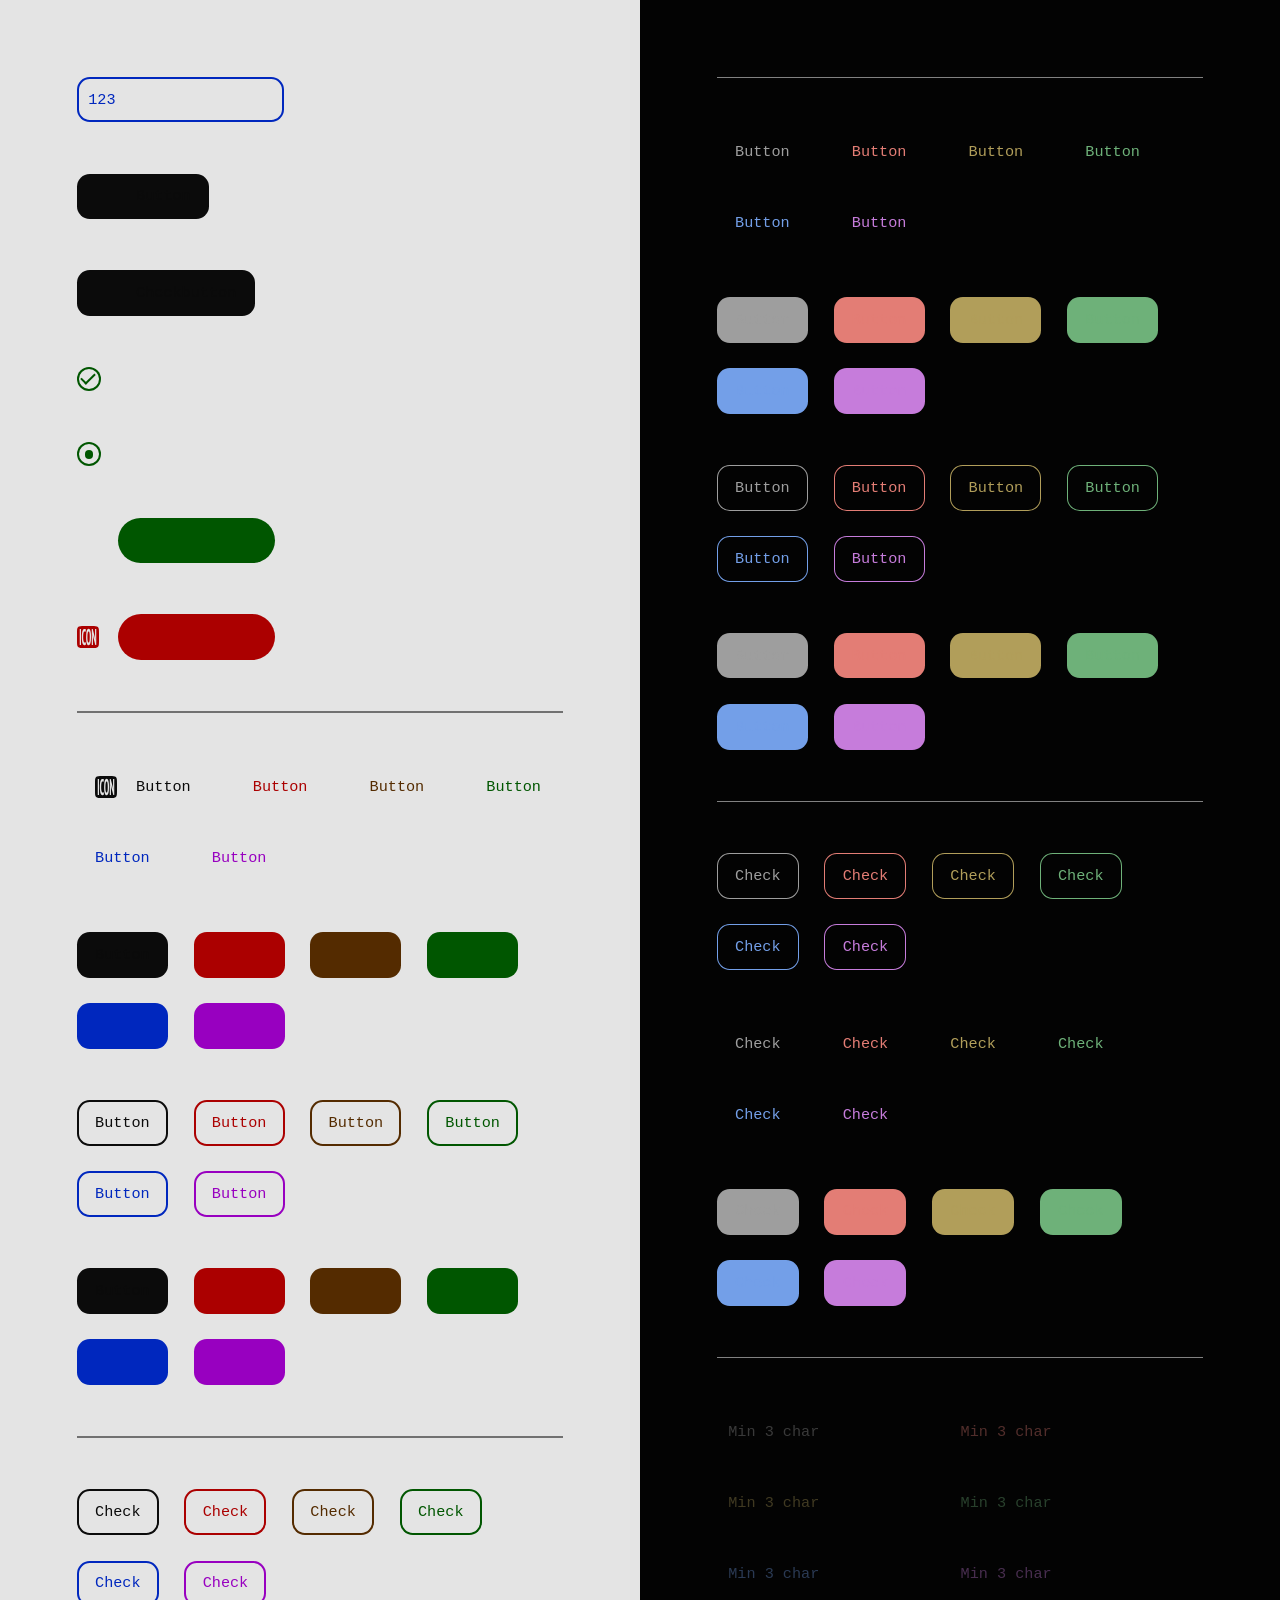
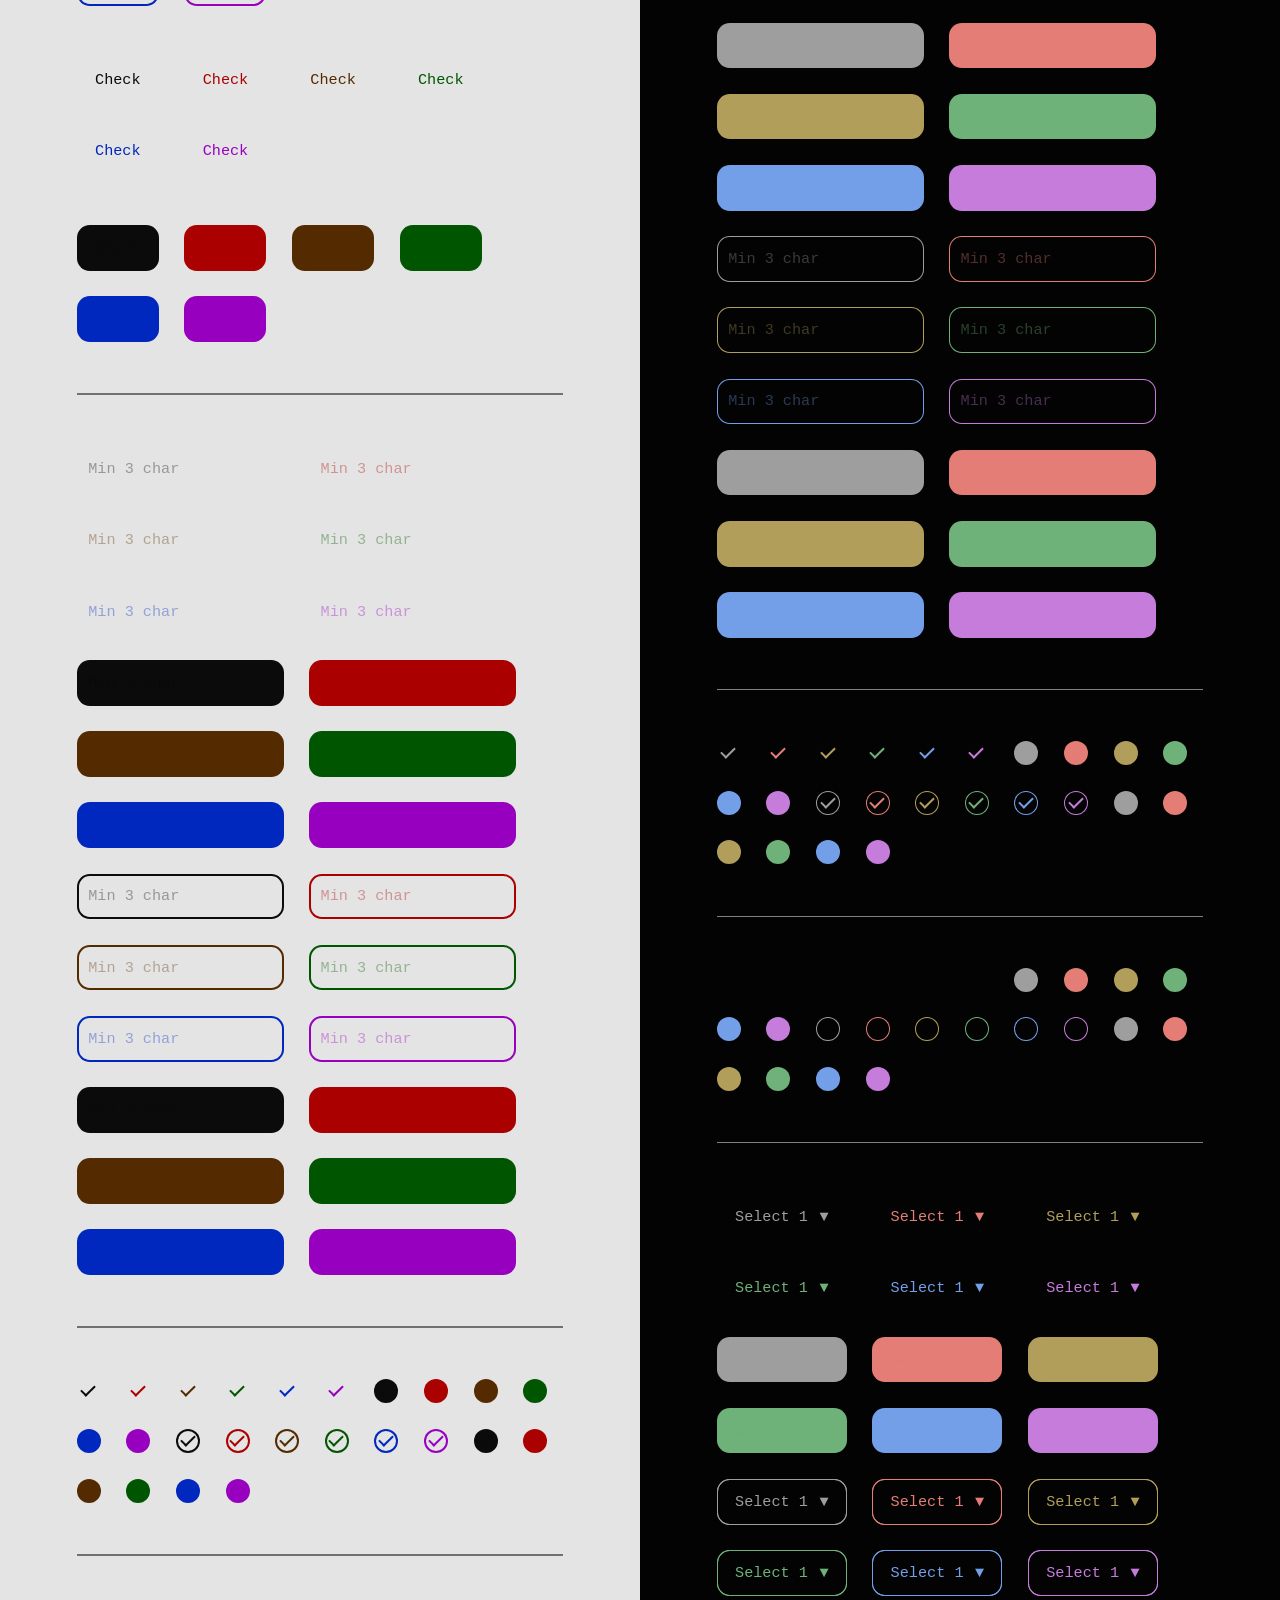
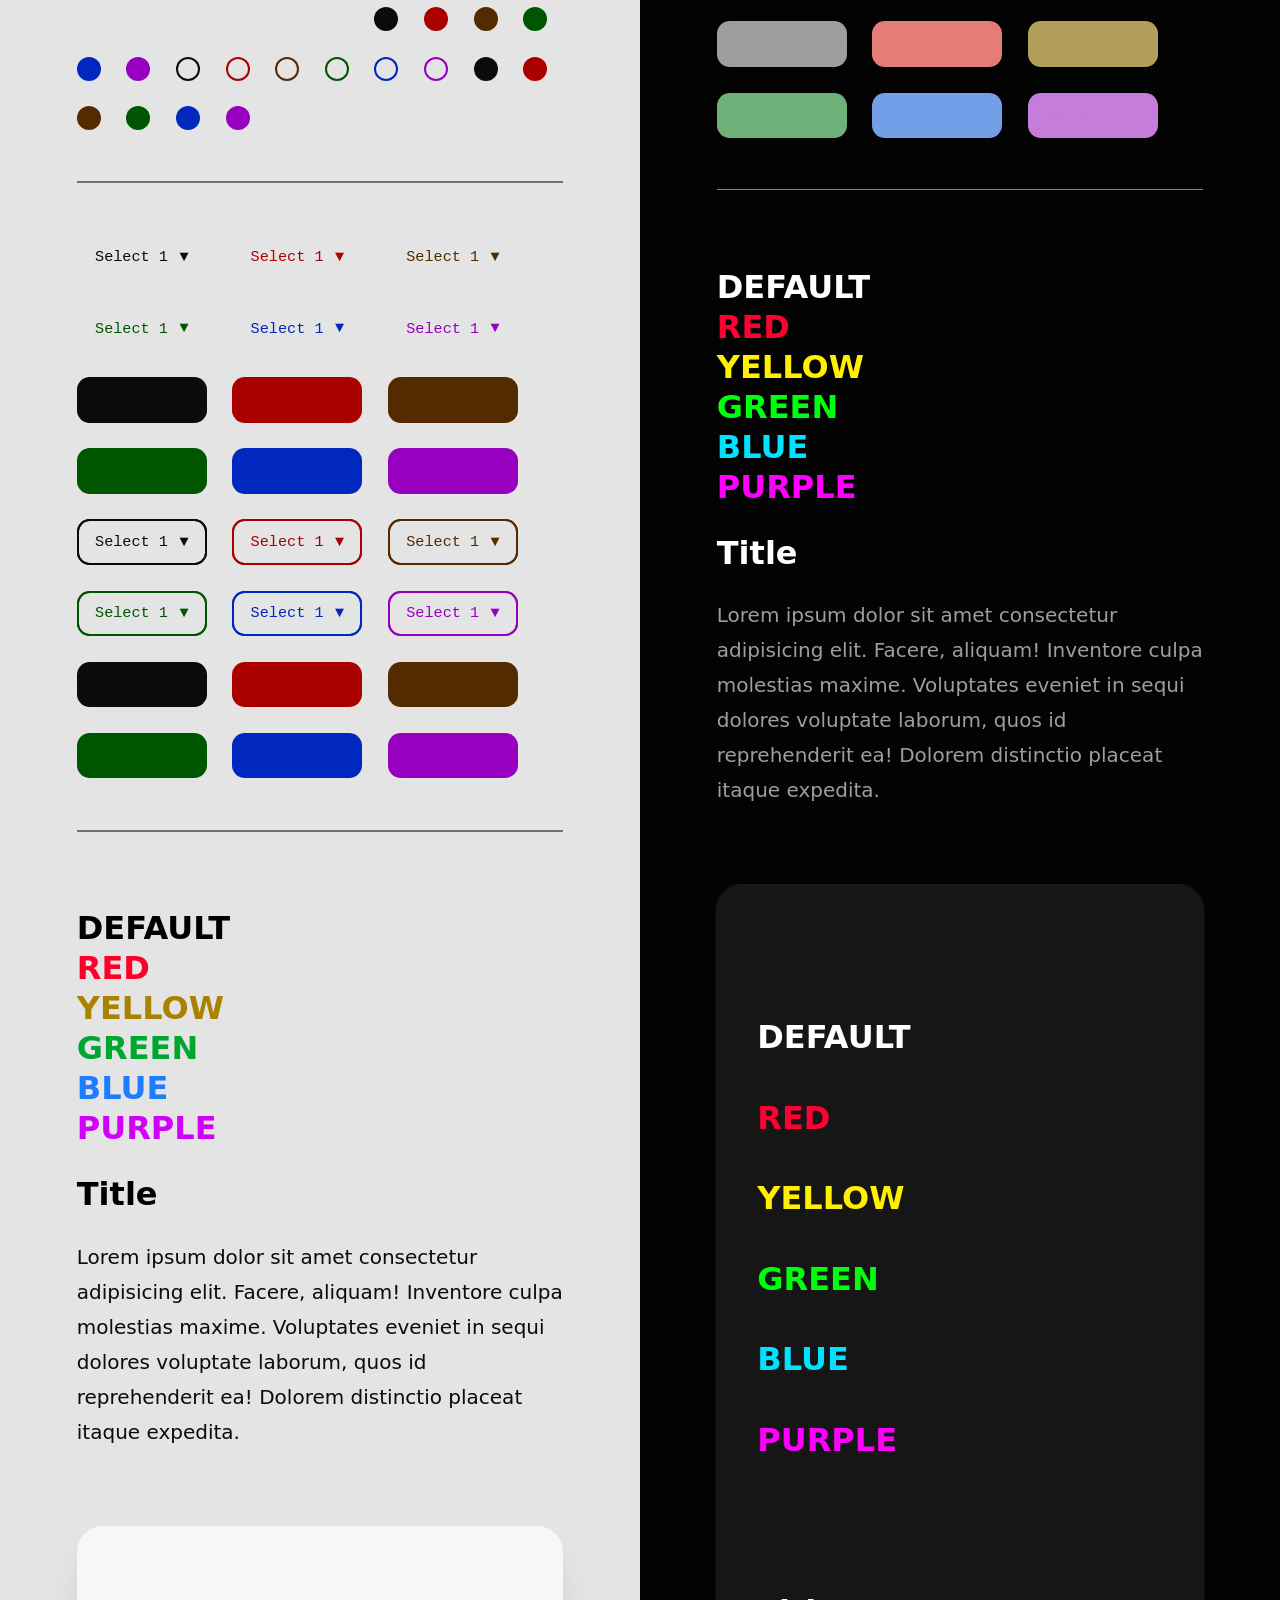
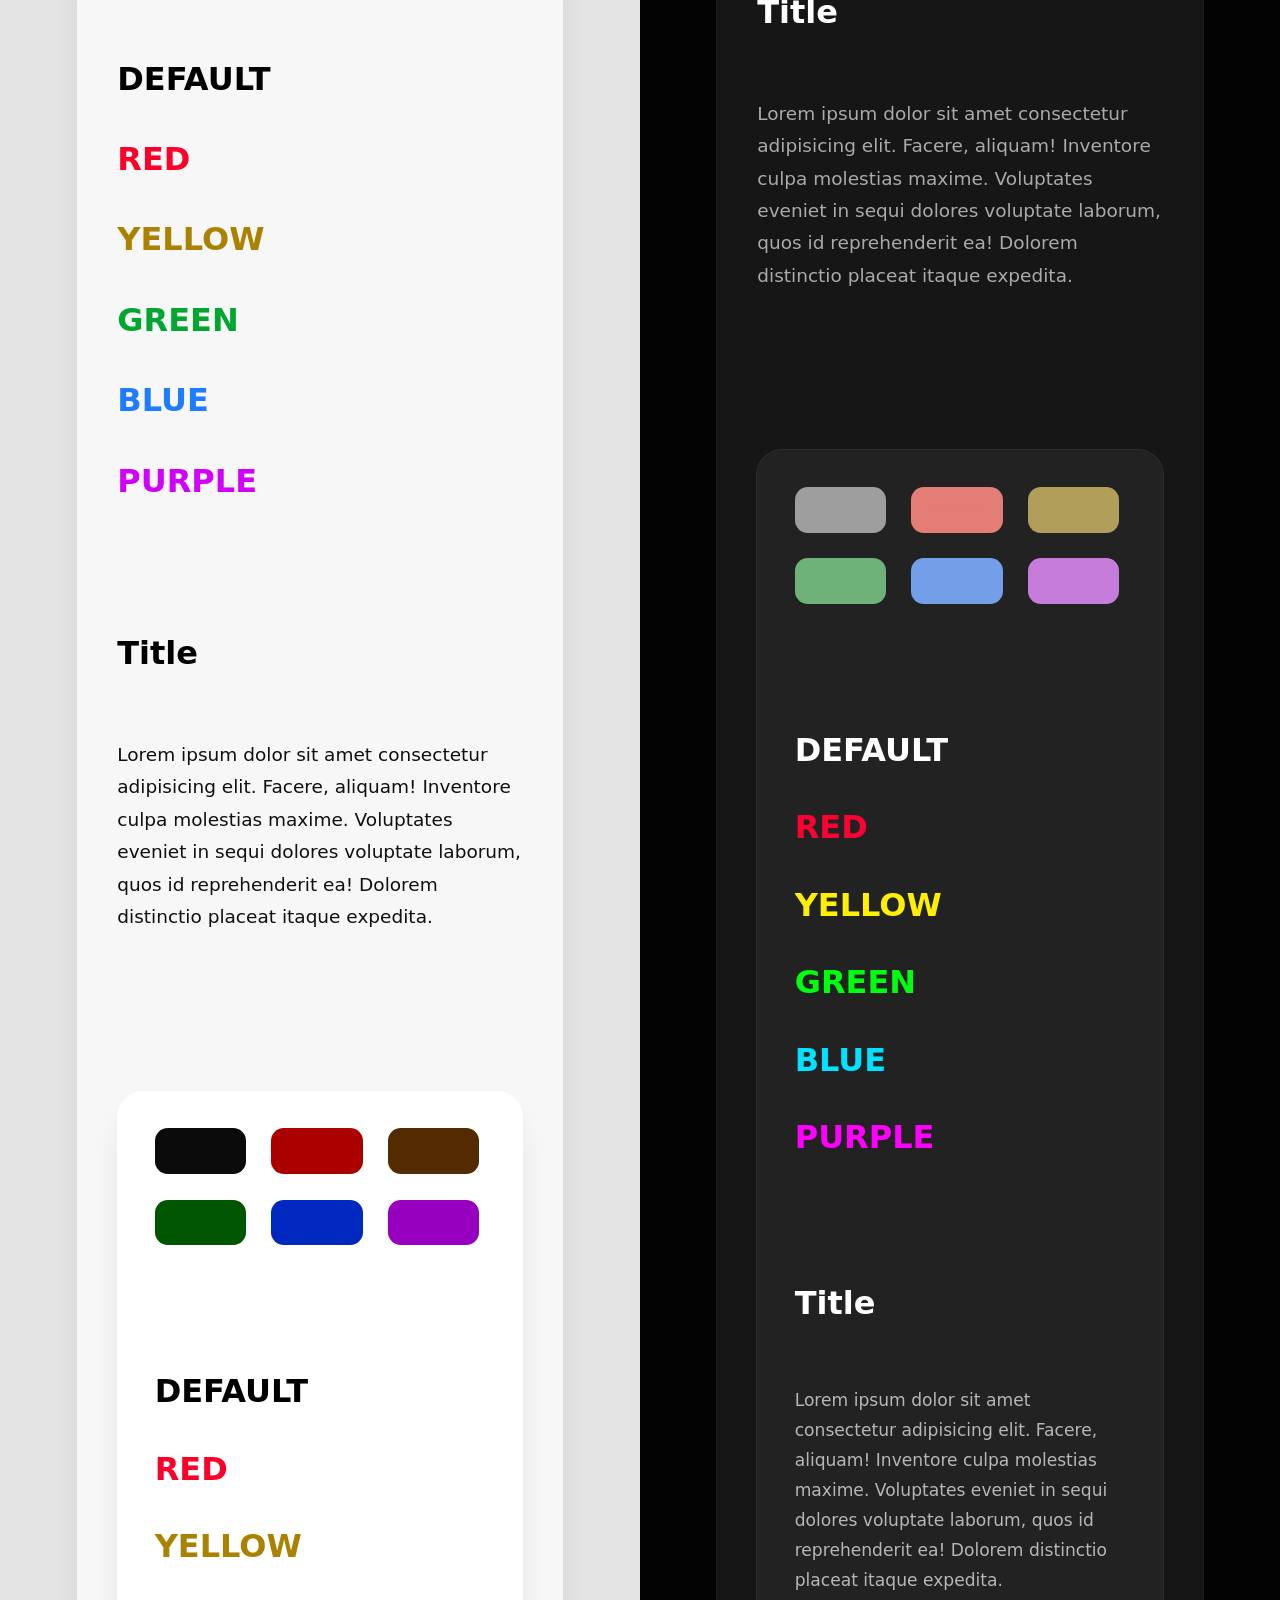
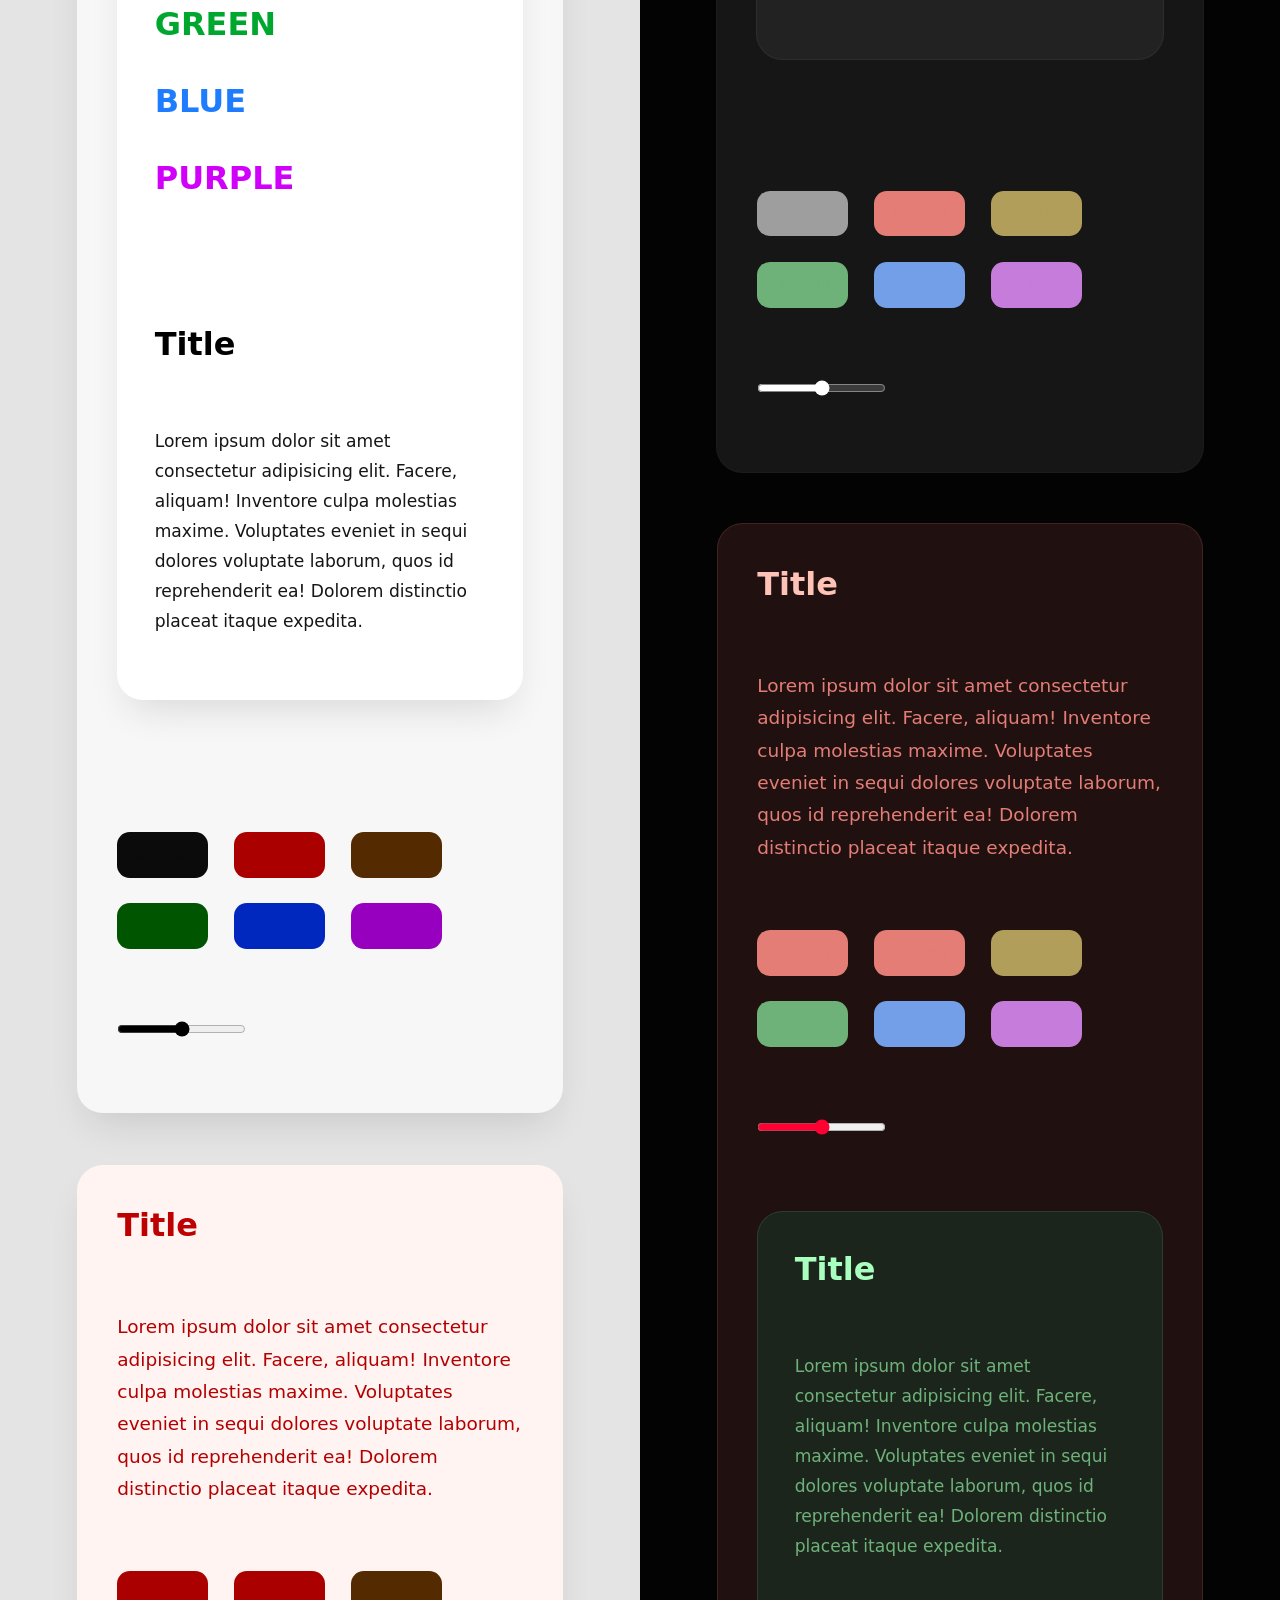
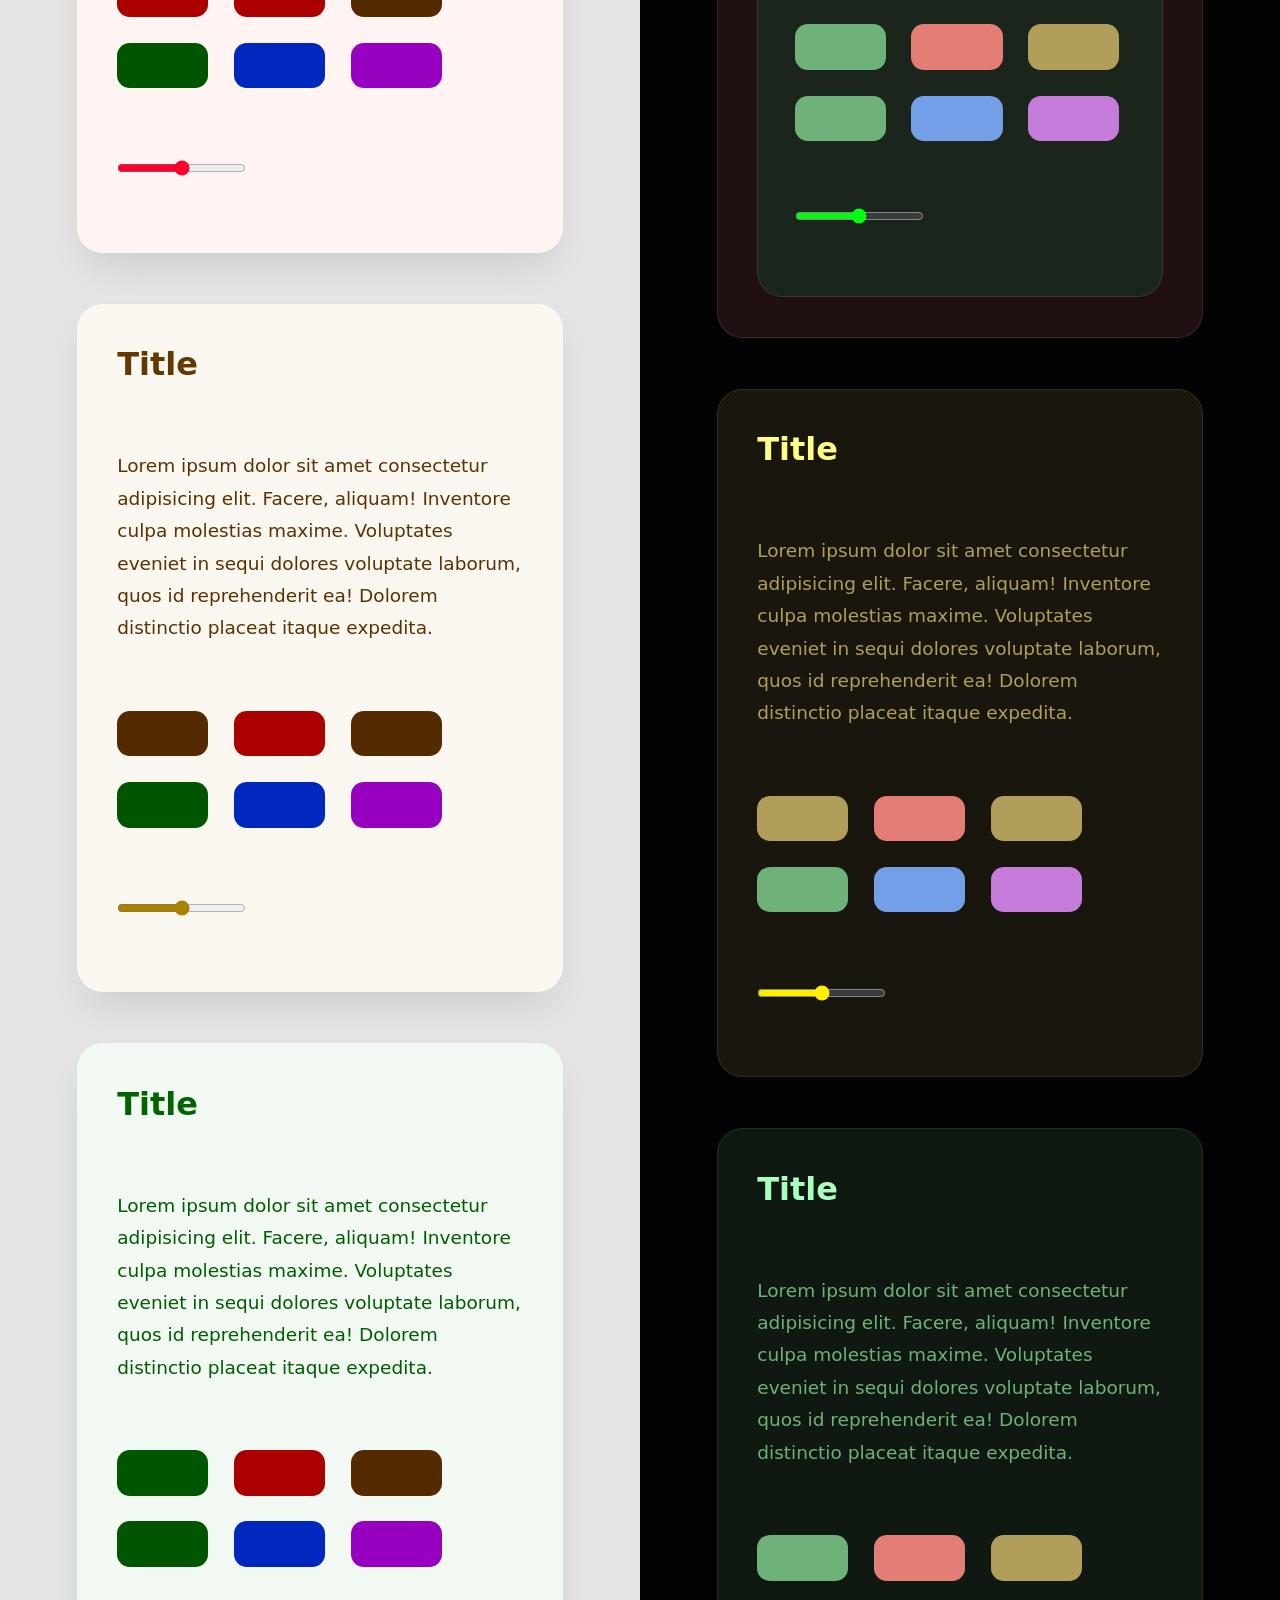
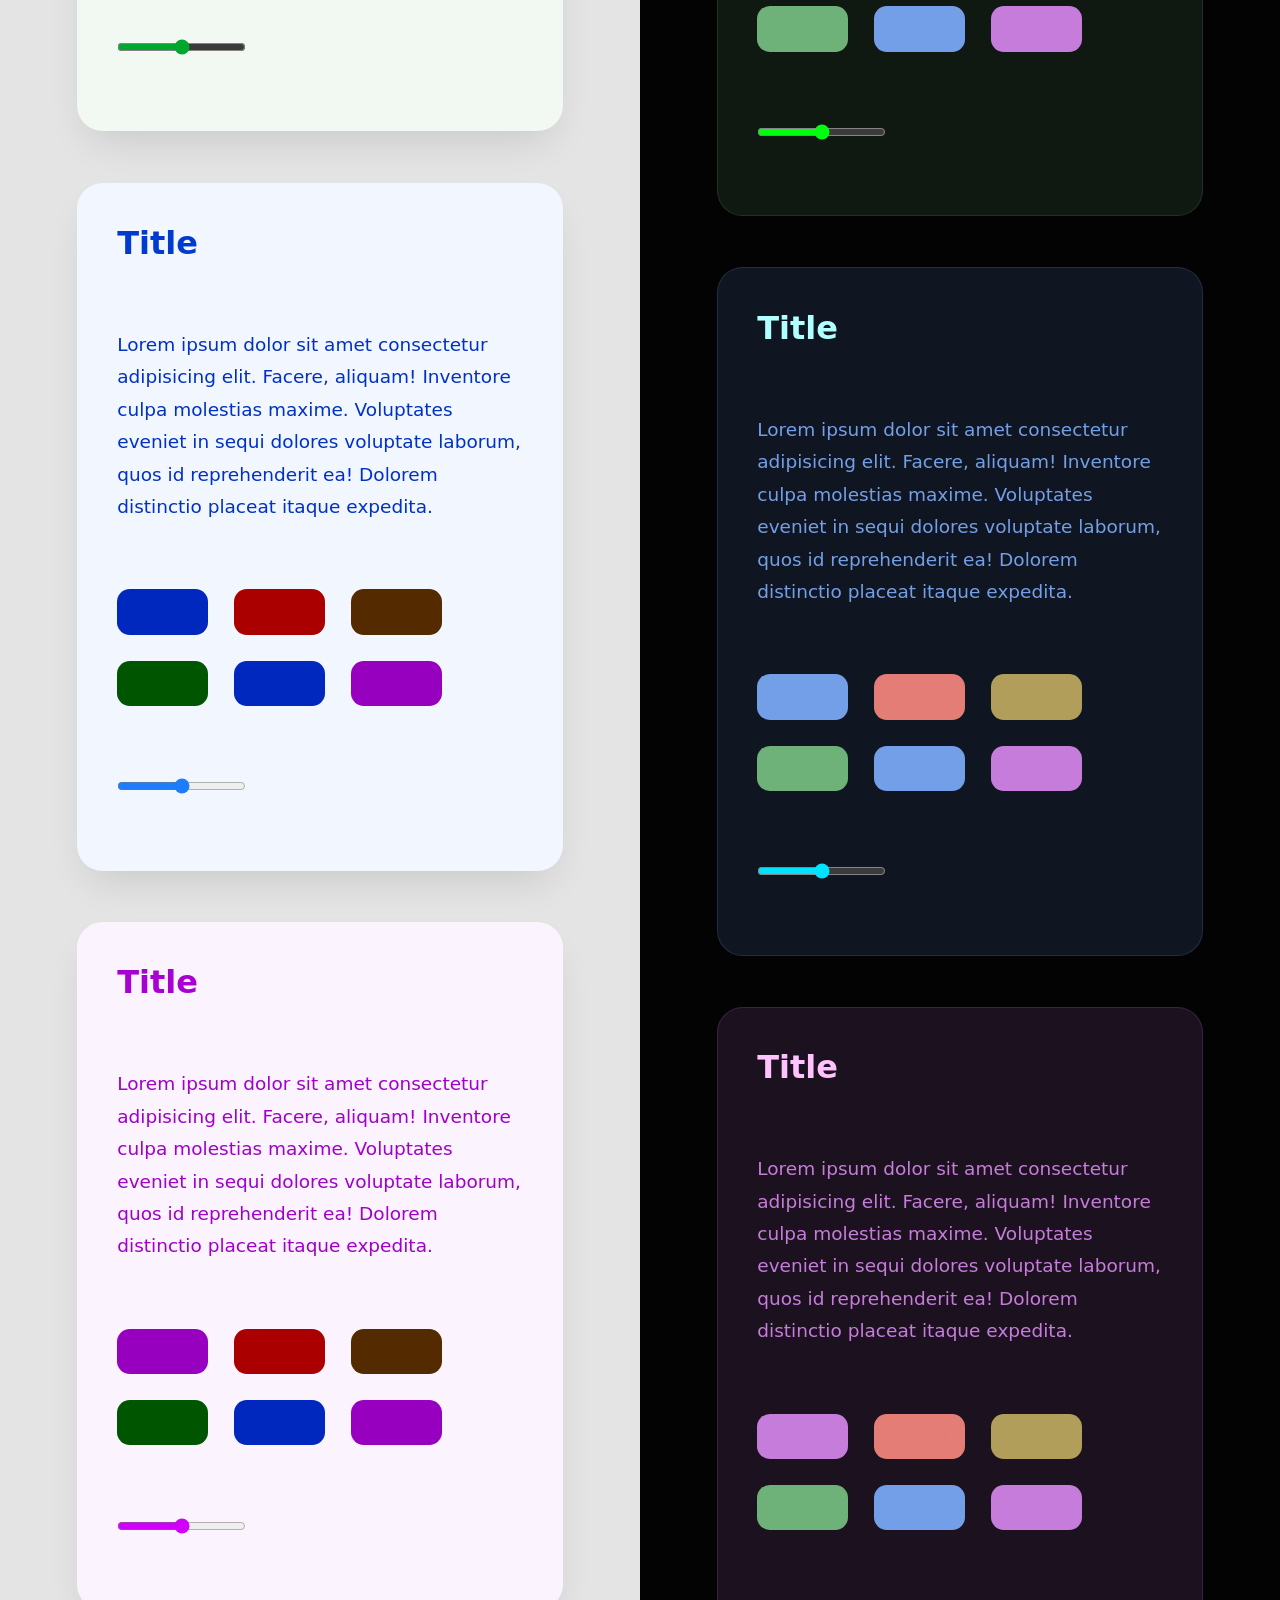
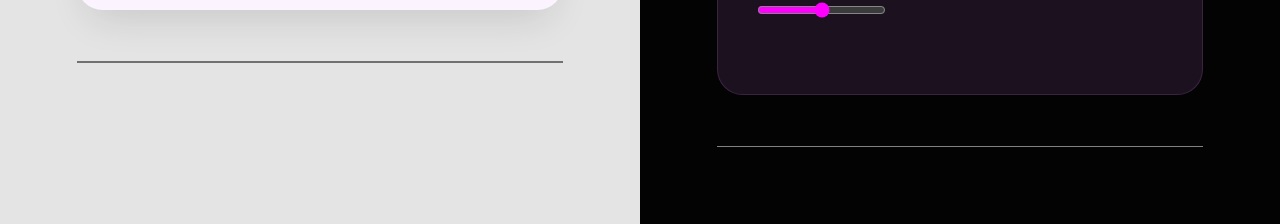
==== index.html @ da44e427 "_" ====
<!DOCTYPE html><meta name="robots" content="noindex"><html class="html"><head><meta charset="utf-8"><meta name="viewport" content="width=device-width"><title>912 </title><style> * { box-sizing: border-box; } body { min-height: 100vh; display: flex; margin: 0; align-items: stretch; } html { font-family: System-ui; line-height: 1.6; } .container { padding: var(--padding-l); background-color: var(--surface-color); display: flex; flex-direction: column; flex-grow: 1; gap: 2rlh; align-items: start; } .container__item { display: flex; flex-wrap: wrap; gap: 1rlh; } h1, h2, h3, h4, h5, h6 { font-weight: var(--font-weight-title); } h3 { font-size: 2rem; line-height: 1.25; color: var(--accent-color); } h2 { margin-top: 2rlh; } hr { align-self: stretch; border: none; background-color: canvasText; height: var(--border-width); opacity: 0.5; } p { margin-block: var(--gap-m); } </style> <link rel="stylesheet" href="https://synchronizer.github.io/algo-colors/style.css"> </head><body class="body"><div class="container"><input type="text" class="control control_type_input control_variant_outline" data-color="blue" value="123"/><button class="control control_type_button control_variant_fill" ><span class="control__icon" style="mask-image: url(https://upload.wikimedia.org/wikipedia/commons/thumb/4/4f/SVG_Logo.svg/1920px-SVG_Logo.svg.png);"></span>Button</button><label class="control control_type_checkbutton" ><input type="checkbox" class="control__input"><span class="control__icon" style="mask-image: url(https://upload.wikimedia.org/wikipedia/commons/thumb/4/4f/SVG_Logo.svg/1920px-SVG_Logo.svg.png);"></span> Checkbutton </label><input type="checkbox" class="control control_type_checkbox control_variant_outline" data-color="green" checked="1"></input><input type="radio" class="control control_type_radio control_variant_outline" data-color="green" checked="1"></input><div class="control control_type_select control_shape_pill control__select-wrapper" data-color="green"><span class="control__icon" style="mask-image: url(https://upload.wikimedia.org/wikipedia/commons/thumb/4/4f/SVG_Logo.svg/1920px-SVG_Logo.svg.png);"></span><select class="control control_type_select control_shape_pill" ><option class="select__option" > Select 1 </option><option class="select__option" > Select 2 </option><option class="select__option" > Select 3 </option></select></div><div class="control control__select-wrapper" data-color="red"><span class="control__icon"></span><select name="" id="" class="control control_type_select control_shape_pill"><option value="">Select 1</option><option value="">Select 2</option><option value="">Select 3</option></select></div><hr><div class="container__item"><button class="control control_type_button control_variant_ghost"><span class="control__icon"></span>Button</button><button class="control control_type_button control_variant_ghost control_color_red" data-color="red">Button</button><button class="control control_type_button control_variant_ghost control_color_yellow" data-color="yellow">Button</button><button class="control control_type_button control_variant_ghost control_color_green" data-color="green">Button</button><button class="control control_type_button control_variant_ghost control_color_blue" data-color="blue">Button</button><button class="control control_type_button control_variant_ghost control_color_purple" data-color="purple">Button</button></div><div class="container__item"><button class="control control_type_button">Button</button><button class="control control_type_button control_color_red" data-color="red">Button</button><button class="control control_type_button control_color_yellow" data-color="yellow">Button</button><button class="control control_type_button control_color_green" data-color="green">Button</button><button class="control control_type_button control_color_blue" data-color="blue">Button</button><button class="control control_type_button control_color_purple" data-color="purple">Button</button></div><div class="container__item"><button class="control control_type_button control_variant_outline">Button</button><button class="control control_type_button control_variant_outline control_color_red" data-color="red">Button</button><button class="control control_type_button control_variant_outline control_color_yellow" data-color="yellow">Button</button><button class="control control_type_button control_variant_outline control_color_green" data-color="green">Button</button><button class="control control_type_button control_variant_outline control_color_blue" data-color="blue">Button</button><button class="control control_type_button control_variant_outline control_color_purple" data-color="purple">Button</button></div><div class="container__item"><button class="control control_type_button control_variant_fill">Button</button><button class="control control_type_button control_variant_fill control_color_red" data-color="red">Button</button><button class="control control_type_button control_variant_fill control_color_yellow" data-color="yellow">Button</button><button class="control control_type_button control_variant_fill control_color_green" data-color="green">Button</button><button class="control control_type_button control_variant_fill control_color_blue" data-color="blue">Button</button><button class="control control_type_button control_variant_fill control_color_purple" data-color="purple">Button</button></div><hr><div class="container__item"><label class="control control_type_checkbutton control_variant_outline"><input type="checkbox" class="control__input"> Check </label><label class="control control_type_checkbutton control_variant_outline control_color_red" data-color="red"><input type="checkbox" class="control__input"> Check </label><label class="control control_type_checkbutton control_variant_outline control_color_yellow" data-color="yellow"><input type="checkbox" class="control__input"> Check </label><label class="control control_type_checkbutton control_variant_outline control_color_green" data-color="green"><input type="checkbox" class="control__input"> Check </label><label class="control control_type_checkbutton control_variant_outline control_color_blue" data-color="blue"><input type="checkbox" class="control__input"> Check </label><label class="control control_type_checkbutton control_variant_outline control_color_purple" data-color="purple"><input type="checkbox" class="control__input"> Check </label></div><div class="container__item"><label class="control control_type_checkbutton control_variant_ghost"><input type="checkbox" class="control__input"> Check </label><label class="control control_type_checkbutton control_variant_ghost control_color_red" data-color="red"><input type="checkbox" class="control__input"> Check </label><label class="control control_type_checkbutton control_variant_ghost control_color_yellow" data-color="yellow"><input type="checkbox" class="control__input"> Check </label><label class="control control_type_checkbutton control_variant_ghost control_color_green" data-color="green"><input type="checkbox" class="control__input"> Check </label><label class="control control_type_checkbutton control_variant_ghost control_color_blue" data-color="blue"><input type="checkbox" class="control__input"> Check </label><label class="control control_type_checkbutton control_variant_ghost control_color_purple" data-color="purple"><input type="checkbox" class="control__input"> Check </label></div><div class="container__item"><label class="control control_type_checkbutton"><input type="checkbox" class="control__input"> Check </label><label class="control control_type_checkbutton control_color_red" data-color="red"><input type="checkbox" class="control__input"> Check </label><label class="control control_type_checkbutton control_color_yellow" data-color="yellow"><input type="checkbox" class="control__input"> Check </label><label class="control control_type_checkbutton control_color_green" data-color="green"><input type="checkbox" class="control__input"> Check </label><label class="control control_type_checkbutton control_color_blue" data-color="blue"><input type="checkbox" class="control__input"> Check </label><label class="control control_type_checkbutton control_color_purple" data-color="purple"><input type="checkbox" class="control__input"> Check </label></div><hr><div class="container__item"><input type="text" placeholder="Min 3 char" minlength="3" minlength="3" required checked class="control control_type_input control_variant_ghost"><input type="text" placeholder="Min 3 char" minlength="3" minlength="3" required checked class="control control_type_input control_variant_ghost control_color_red" data-color="red"><input type="text" placeholder="Min 3 char" minlength="3" minlength="3" required checked class="control control_type_input control_variant_ghost control_color_yellow" data-color="yellow"><input type="text" placeholder="Min 3 char" minlength="3" minlength="3" required checked class="control control_type_input control_variant_ghost control_color_green" data-color="green"><input type="text" placeholder="Min 3 char" minlength="3" minlength="3" required checked class="control control_type_input control_variant_ghost control_color_blue" data-color="blue"><input type="text" placeholder="Min 3 char" minlength="3" minlength="3" required checked class="control control_type_input control_variant_ghost control_color_purple" data-color="purple"><input type="text" placeholder="Min 3 char" minlength="3" minlength="3" required checked class="control control_type_input"><input type="text" placeholder="Min 3 char" minlength="3" minlength="3" required checked class="control control_type_input" data-color="red"><input type="text" placeholder="Min 3 char" minlength="3" minlength="3" required checked class="control control_type_input" data-color="yellow"><input type="text" placeholder="Min 3 char" minlength="3" minlength="3" required checked class="control control_type_input" data-color="green"><input type="text" placeholder="Min 3 char" minlength="3" minlength="3" required checked class="control control_type_input" data-color="blue"><input type="text" placeholder="Min 3 char" minlength="3" minlength="3" required checked class="control control_type_input" data-color="purple"><input type="text" placeholder="Min 3 char" minlength="3" minlength="3" required checked class="control control_type_input control_variant_outline"><input type="text" placeholder="Min 3 char" minlength="3" minlength="3" required checked class="control control_type_input control_variant_outline control_color_red" data-color="red"><input type="text" placeholder="Min 3 char" minlength="3" minlength="3" required checked class="control control_type_input control_variant_outline control_color_yellow" data-color="yellow"><input type="text" placeholder="Min 3 char" minlength="3" minlength="3" required checked class="control control_type_input control_variant_outline control_color_green" data-color="green"><input type="text" placeholder="Min 3 char" minlength="3" minlength="3" required checked class="control control_type_input control_variant_outline control_color_blue" data-color="blue"><input type="text" placeholder="Min 3 char" minlength="3" minlength="3" required checked class="control control_type_input control_variant_outline control_color_purple" data-color="purple"><input type="text" placeholder="Min 3 char" minlength="3" minlength="3" required checked class="control control_type_input control_variant_fill"><input type="text" placeholder="Min 3 char" minlength="3" minlength="3" required checked class="control control_type_input control_variant_fill control_color_red" data-color="red"><input type="text" placeholder="Min 3 char" minlength="3" minlength="3" required checked class="control control_type_input control_variant_fill control_color_yellow" data-color="yellow"><input type="text" placeholder="Min 3 char" minlength="3" minlength="3" required checked class="control control_type_input control_variant_fill control_color_green" data-color="green"><input type="text" placeholder="Min 3 char" minlength="3" minlength="3" required checked class="control control_type_input control_variant_fill control_color_blue" data-color="blue"><input type="text" placeholder="Min 3 char" minlength="3" minlength="3" required checked class="control control_type_input control_variant_fill control_color_purple" data-color="purple"></div><hr><div class="container__item"><input type="checkbox" checked class="control control_type_checkbox control_variant_ghost"><input type="checkbox" checked class="control control_type_checkbox control_variant_ghost control_color_red" data-color="red"><input type="checkbox" checked class="control control_type_checkbox control_variant_ghost control_color_yellow" data-color="yellow"><input type="checkbox" checked class="control control_type_checkbox control_variant_ghost control_color_green" data-color="green"><input type="checkbox" checked class="control control_type_checkbox control_variant_ghost control_color_blue" data-color="blue"><input type="checkbox" checked class="control control_type_checkbox control_variant_ghost control_color_purple" data-color="purple"><input type="checkbox" checked class="control control_type_checkbox"><input type="checkbox" checked class="control control_type_checkbox" data-color="red"><input type="checkbox" checked class="control control_type_checkbox" data-color="yellow"><input type="checkbox" checked class="control control_type_checkbox" data-color="green"><input type="checkbox" checked class="control control_type_checkbox" data-color="blue"><input type="checkbox" checked class="control control_type_checkbox" data-color="purple"><input type="checkbox" checked class="control control_type_checkbox control_variant_outline"><input type="checkbox" checked class="control control_type_checkbox control_variant_outline control_color_red" data-color="red"><input type="checkbox" checked class="control control_type_checkbox control_variant_outline control_color_yellow" data-color="yellow"><input type="checkbox" checked class="control control_type_checkbox control_variant_outline control_color_green" data-color="green"><input type="checkbox" checked class="control control_type_checkbox control_variant_outline control_color_blue" data-color="blue"><input type="checkbox" checked class="control control_type_checkbox control_variant_outline control_color_purple" data-color="purple"><input type="checkbox" checked class="control control_type_checkbox control_variant_fill"><input type="checkbox" checked class="control control_type_checkbox control_variant_fill control_color_red" data-color="red"><input type="checkbox" checked class="control control_type_checkbox control_variant_fill control_color_yellow" data-color="yellow"><input type="checkbox" checked class="control control_type_checkbox control_variant_fill control_color_green" data-color="green"><input type="checkbox" checked class="control control_type_checkbox control_variant_fill control_color_blue" data-color="blue"><input type="checkbox" checked class="control control_type_checkbox control_variant_fill control_color_purple" data-color="purple"></div><hr><div class="container__item"><input type="radio" name="radio" checked class="control control_type_radio control_variant_ghost"><input type="radio" name="radio" checked class="control control_type_radio control_variant_ghost control_color_red" data-color="red"><input type="radio" name="radio" checked class="control control_type_radio control_variant_ghost control_color_yellow" data-color="yellow"><input type="radio" name="radio" checked class="control control_type_radio control_variant_ghost control_color_green" data-color="green"><input type="radio" name="radio" checked class="control control_type_radio control_variant_ghost control_color_blue" data-color="blue"><input type="radio" name="radio" checked class="control control_type_radio control_variant_ghost control_color_purple" data-color="purple"><input type="radio" name="radio" checked class="control control_type_radio"><input type="radio" name="radio" checked class="control control_type_radio" data-color="red"><input type="radio" name="radio" checked class="control control_type_radio" data-color="yellow"><input type="radio" name="radio" checked class="control control_type_radio" data-color="green"><input type="radio" name="radio" checked class="control control_type_radio" data-color="blue"><input type="radio" name="radio" checked class="control control_type_radio" data-color="purple"><input type="radio" name="radio" checked class="control control_type_radio control_variant_outline"><input type="radio" name="radio" checked class="control control_type_radio control_variant_outline control_color_red" data-color="red"><input type="radio" name="radio" checked class="control control_type_radio control_variant_outline control_color_yellow" data-color="yellow"><input type="radio" name="radio" checked class="control control_type_radio control_variant_outline control_color_green" data-color="green"><input type="radio" name="radio" checked class="control control_type_radio control_variant_outline control_color_blue" data-color="blue"><input type="radio" name="radio" checked class="control control_type_radio control_variant_outline control_color_purple" data-color="purple"><input type="radio" name="radio" checked class="control control_type_radio control_variant_fill"><input type="radio" name="radio" checked class="control control_type_radio control_variant_fill control_color_red" data-color="red"><input type="radio" name="radio" checked class="control control_type_radio control_variant_fill control_color_yellow" data-color="yellow"><input type="radio" name="radio" checked class="control control_type_radio control_variant_fill control_color_green" data-color="green"><input type="radio" name="radio" checked class="control control_type_radio control_variant_fill control_color_blue" data-color="blue"><input type="radio" name="radio" checked class="control control_type_radio control_variant_fill control_color_purple" data-color="purple"></div><hr><div class="container__item"><div class="control control__select-wrapper control_variant_ghost"><select name="" id="" class="control control_type_select control_variant_ghost"><option value="">Select 1</option><option value="">Select 2</option><option value="">Select 3</option></select></div><div class="control control__select-wrapper control_variant_ghost" data-color="red"><select name="" id="" class="control control_type_select control_variant_ghost"><option value="">Select 1</option><option value="">Select 2</option><option value="">Select 3</option></select></div><div class="control control__select-wrapper control_variant_ghost" data-color="yellow"><select name="" id="" class="control control_type_select control_variant_ghost"><option value="">Select 1</option><option value="">Select 2</option><option value="">Select 3</option></select></div><div class="control control__select-wrapper control_variant_ghost" data-color="green"><select name="" id="" class="control control_type_select control_variant_ghost"><option value="">Select 1</option><option value="">Select 2</option><option value="">Select 3</option></select></div><div class="control control__select-wrapper control_variant_ghost" data-color="blue"><select name="" id="" class="control control_type_select control_variant_ghost"><option value="">Select 1</option><option value="">Select 2</option><option value="">Select 3</option></select></div><div class="control control__select-wrapper control_variant_ghost" data-color="purple"><select name="" id="" class="control control_type_select control_variant_ghost"><option value="">Select 1</option><option value="">Select 2</option><option value="">Select 3</option></select></div><div class="control control__select-wrapper"><select name="" id="" class="control control_type_select"><option value="">Select 1</option><option value="">Select 2</option><option value="">Select 3</option></select></div><div class="control control__select-wrapper" data-color="red"><select name="" id="" class="control control_type_select"><option value="">Select 1</option><option value="">Select 2</option><option value="">Select 3</option></select></div><div class="control control__select-wrapper" data-color="yellow"><select name="" id="" class="control control_type_select"><option value="">Select 1</option><option value="">Select 2</option><option value="">Select 3</option></select></div><div class="control control__select-wrapper" data-color="green"><select name="" id="" class="control control_type_select"><option value="">Select 1</option><option value="">Select 2</option><option value="">Select 3</option></select></div><div class="control control__select-wrapper" data-color="blue"><select name="" id="" class="control control_type_select"><option value="">Select 1</option><option value="">Select 2</option><option value="">Select 3</option></select></div><div class="control control__select-wrapper control_type_select" data-color="purple"><select name="" id="" class="control control_type_select"><option value="">Select 1</option><option value="">Select 2</option><option value="">Select 3</option></select></div><div class="control control__select-wrapper control_variant_outline"><select name="" id="" class="control control_type_select control_variant_outline"><option value="">Select 1</option><option value="">Select 2</option><option value="">Select 3</option></select></div><div class="control control__select-wrapper control_variant_outline" data-color="red"><select name="" id="" class="control control_type_select control_variant_outline"><option value="">Select 1</option><option value="">Select 2</option><option value="">Select 3</option></select></div><div class="control control__select-wrapper control_variant_outline" data-color="yellow"><select name="" id="" class="control control_type_select control_variant_outline"><option value="">Select 1</option><option value="">Select 2</option><option value="">Select 3</option></select></div><div class="control control__select-wrapper control_variant_outline" data-color="green"><select name="" id="" class="control control_type_select control_variant_outline"><option value="">Select 1</option><option value="">Select 2</option><option value="">Select 3</option></select></div><div class="control control__select-wrapper control_variant_outline" data-color="blue"><select name="" id="" class="control control_type_select control_variant_outline"><option value="">Select 1</option><option value="">Select 2</option><option value="">Select 3</option></select></div><div class="control control__select-wrapper control_variant_outline" data-color="purple"><select name="" id="" class="control control_type_select control_variant_outline"><option value="">Select 1</option><option value="">Select 2</option><option value="">Select 3</option></select></div><div class="control control__select-wrapper control_variant_fill"><select name="" id="" class="control control_type_select control_variant_fill"><option value="">Select 1</option><option value="">Select 2</option><option value="">Select 3</option></select></div><div class="control control__select-wrapper control_variant_fill" data-color="red"><select name="" id="" class="control control_type_select control_variant_fill"><option value="">Select 1</option><option value="">Select 2</option><option value="">Select 3</option></select></div><div class="control control__select-wrapper control_variant_fill" data-color="yellow"><select name="" id="" class="control control_type_select control_variant_fill"><option value="">Select 1</option><option value="">Select 2</option><option value="">Select 3</option></select></div><div class="control control__select-wrapper control_variant_fill" data-color="green"><select name="" id="" class="control control_type_select control_variant_fill"><option value="">Select 1</option><option value="">Select 2</option><option value="">Select 3</option></select></div><div class="control control__select-wrapper control_variant_fill" data-color="blue"><select name="" id="" class="control control_type_select control_variant_fill"><option value="">Select 1</option><option value="">Select 2</option><option value="">Select 3</option></select></div><div class="control control__select-wrapper control_variant_fill" data-color="purple"><select name="" id="" class="control control_type_select control_variant_fill"><option value="">Select 1</option><option value="">Select 2</option><option value="">Select 3</option></select></div></div><hr><div><p><h3>DEFAULT</h3><h3 data-color="red">RED</h3><h3 data-color="yellow">YELLOW</h3><h3 data-color="green">GREEN</h3><h3 data-color="blue">BLUE</h3><h3 data-color="purple">PURPLE</h3></p><h3 class="surface__title">Title</h3><p> Lorem ipsum dolor sit amet consectetur adipisicing elit. Facere, aliquam! Inventore culpa molestias maxime. Voluptates eveniet in sequi dolores voluptate laborum, quos id reprehenderit ea! Dolorem distinctio placeat itaque expedita. </p></div><div class="surface" data-layer="1"><p><h3>DEFAULT</h3><h3 data-color="red">RED</h3><h3 data-color="yellow">YELLOW</h3><h3 data-color="green">GREEN</h3><h3 data-color="blue">BLUE</h3><h3 data-color="purple">PURPLE</h3></p><h3 class="surface__title">Title</h3><p> Lorem ipsum dolor sit amet consectetur adipisicing elit. Facere, aliquam! Inventore culpa molestias maxime. Voluptates eveniet in sequi dolores voluptate laborum, quos id reprehenderit ea! Dolorem distinctio placeat itaque expedita. </p><p><div class="surface" data-layer="2"><div class="container__item"><button class="control control_type_button control_color_default">Button</button><button class="control control_type_button control_color_red" data-color="red">Button</button><button class="control control_type_button control_color_yellow" data-color="yellow">Button</button><button class="control control_type_button control_color_green" data-color="green">Button</button><button class="control control_type_button control_color_blue" data-color="blue">Button</button><button class="control control_type_button control_color_purple" data-color="purple">Button</button></div><p><h3>DEFAULT</h3><h3 data-color="red">RED</h3><h3 data-color="yellow">YELLOW</h3><h3 data-color="green">GREEN</h3><h3 data-color="blue">BLUE</h3><h3 data-color="purple">PURPLE</h3></p><h3 class="surface__title">Title</h3><p> Lorem ipsum dolor sit amet consectetur adipisicing elit. Facere, aliquam! Inventore culpa molestias maxime. Voluptates eveniet in sequi dolores voluptate laborum, quos id reprehenderit ea! Dolorem distinctio placeat itaque expedita. </p></div></p><div class="container__item"><button class="control control_type_button control_color_default">Button</button><button class="control control_type_button control_color_red" data-color="red">Button</button><button class="control control_type_button control_color_yellow" data-color="yellow">Button</button><button class="control control_type_button control_color_green" data-color="green">Button</button><button class="control control_type_button control_color_blue" data-color="blue">Button</button><button class="control control_type_button control_color_purple" data-color="purple">Button</button></div><p><input type="range" name="" id=""></p></div><div class="surface" data-layer="1" data-color="red"><h3 class="surface__title">Title</h3><p> Lorem ipsum dolor sit amet consectetur adipisicing elit. Facere, aliquam! Inventore culpa molestias maxime. Voluptates eveniet in sequi dolores voluptate laborum, quos id reprehenderit ea! Dolorem distinctio placeat itaque expedita. </p><div class="container__item"><button class="control control_type_button control_color_default">Button</button><button class="control control_type_button control_color_red" data-color="red">Button</button><button class="control control_type_button control_color_yellow" data-color="yellow">Button</button><button class="control control_type_button control_color_green" data-color="green">Button</button><button class="control control_type_button control_color_blue" data-color="blue">Button</button><button class="control control_type_button control_color_purple" data-color="purple">Button</button></div><p><input type="range" name="" id=""></p></div><div class="surface" data-layer="1" data-color="yellow"><h3 class="surface__title">Title</h3><p> Lorem ipsum dolor sit amet consectetur adipisicing elit. Facere, aliquam! Inventore culpa molestias maxime. Voluptates eveniet in sequi dolores voluptate laborum, quos id reprehenderit ea! Dolorem distinctio placeat itaque expedita. </p><div class="container__item"><button class="control control_type_button control_color_default">Button</button><button class="control control_type_button control_color_red" data-color="red">Button</button><button class="control control_type_button control_color_yellow" data-color="yellow">Button</button><button class="control control_type_button control_color_green" data-color="green">Button</button><button class="control control_type_button control_color_blue" data-color="blue">Button</button><button class="control control_type_button control_color_purple" data-color="purple">Button</button></div><p><input type="range" name="" id=""></p></div><div class="surface" data-layer="1" data-color="green"><h3 class="surface__title">Title</h3><p> Lorem ipsum dolor sit amet consectetur adipisicing elit. Facere, aliquam! Inventore culpa molestias maxime. Voluptates eveniet in sequi dolores voluptate laborum, quos id reprehenderit ea! Dolorem distinctio placeat itaque expedita. </p><div class="container__item"><button class="control control_type_button control_color_default">Button</button><button class="control control_type_button control_color_red" data-color="red">Button</button><button class="control control_type_button control_color_yellow" data-color="yellow">Button</button><button class="control control_type_button control_color_green" data-color="green">Button</button><button class="control control_type_button control_color_blue" data-color="blue">Button</button><button class="control control_type_button control_color_purple" data-color="purple">Button</button></div><p><input type="range" name="" id=""></p></div><div class="surface" data-layer="1" data-color="blue"><h3 class="surface__title">Title</h3><p> Lorem ipsum dolor sit amet consectetur adipisicing elit. Facere, aliquam! Inventore culpa molestias maxime. Voluptates eveniet in sequi dolores voluptate laborum, quos id reprehenderit ea! Dolorem distinctio placeat itaque expedita. </p><div class="container__item"><button class="control control_type_button control_color_default">Button</button><button class="control control_type_button control_color_red" data-color="red">Button</button><button class="control control_type_button control_color_yellow" data-color="yellow">Button</button><button class="control control_type_button control_color_green" data-color="green">Button</button><button class="control control_type_button control_color_blue" data-color="blue">Button</button><button class="control control_type_button control_color_purple" data-color="purple">Button</button></div><p><input type="range" name="" id=""></p></div><div class="surface" data-layer="1" data-color="purple"><h3 class="surface__title">Title</h3><p> Lorem ipsum dolor sit amet consectetur adipisicing elit. Facere, aliquam! Inventore culpa molestias maxime. Voluptates eveniet in sequi dolores voluptate laborum, quos id reprehenderit ea! Dolorem distinctio placeat itaque expedita. </p><div class="container__item"><button class="control control_type_button control_color_default">Button</button><button class="control control_type_button control_color_red" data-color="red">Button</button><button class="control control_type_button control_color_yellow" data-color="yellow">Button</button><button class="control control_type_button control_color_green" data-color="green">Button</button><button class="control control_type_button control_color_blue" data-color="blue">Button</button><button class="control control_type_button control_color_purple" data-color="purple">Button</button></div><p><input type="range" name="" id=""></p></div><hr></div><div class="container" data-color-scheme="dark"><hr><div class="container__item"><button class="control control_type_button control_variant_ghost">Button</button><button class="control control_type_button control_variant_ghost control_color_red" data-color="red">Button</button><button class="control control_type_button control_variant_ghost control_color_yellow" data-color="yellow">Button</button><button class="control control_type_button control_variant_ghost control_color_green" data-color="green">Button</button><button class="control control_type_button control_variant_ghost control_color_blue" data-color="blue">Button</button><button class="control control_type_button control_variant_ghost control_color_purple" data-color="purple">Button</button></div><div class="container__item"><button class="control control_type_button">Button</button><button class="control control_type_button control_color_red" data-color="red">Button</button><button class="control control_type_button control_color_yellow" data-color="yellow">Button</button><button class="control control_type_button control_color_green" data-color="green">Button</button><button class="control control_type_button control_color_blue" data-color="blue">Button</button><button class="control control_type_button control_color_purple" data-color="purple">Button</button></div><div class="container__item"><button class="control control_type_button control_variant_outline">Button</button><button class="control control_type_button control_variant_outline control_color_red" data-color="red">Button</button><button class="control control_type_button control_variant_outline control_color_yellow" data-color="yellow">Button</button><button class="control control_type_button control_variant_outline control_color_green" data-color="green">Button</button><button class="control control_type_button control_variant_outline control_color_blue" data-color="blue">Button</button><button class="control control_type_button control_variant_outline control_color_purple" data-color="purple">Button</button></div><div class="container__item"><button class="control control_type_button control_variant_fill">Button</button><button class="control control_type_button control_variant_fill control_color_red" data-color="red">Button</button><button class="control control_type_button control_variant_fill control_color_yellow" data-color="yellow">Button</button><button class="control control_type_button control_variant_fill control_color_green" data-color="green">Button</button><button class="control control_type_button control_variant_fill control_color_blue" data-color="blue">Button</button><button class="control control_type_button control_variant_fill control_color_purple" data-color="purple">Button</button></div><hr><div class="container__item"><label class="control control_type_checkbutton control_variant_outline"><input type="checkbox" class="control__input"> Check </label><label class="control control_type_checkbutton control_variant_outline control_color_red" data-color="red"><input type="checkbox" class="control__input"> Check </label><label class="control control_type_checkbutton control_variant_outline control_color_yellow" data-color="yellow"><input type="checkbox" class="control__input"> Check </label><label class="control control_type_checkbutton control_variant_outline control_color_green" data-color="green"><input type="checkbox" class="control__input"> Check </label><label class="control control_type_checkbutton control_variant_outline control_color_blue" data-color="blue"><input type="checkbox" class="control__input"> Check </label><label class="control control_type_checkbutton control_variant_outline control_color_purple" data-color="purple"><input type="checkbox" class="control__input"> Check </label></div><div class="container__item"><label class="control control_type_checkbutton control_variant_ghost"><input type="checkbox" class="control__input"> Check </label><label class="control control_type_checkbutton control_variant_ghost control_color_red" data-color="red"><input type="checkbox" class="control__input"> Check </label><label class="control control_type_checkbutton control_variant_ghost control_color_yellow" data-color="yellow"><input type="checkbox" class="control__input"> Check </label><label class="control control_type_checkbutton control_variant_ghost control_color_green" data-color="green"><input type="checkbox" class="control__input"> Check </label><label class="control control_type_checkbutton control_variant_ghost control_color_blue" data-color="blue"><input type="checkbox" class="control__input"> Check </label><label class="control control_type_checkbutton control_variant_ghost control_color_purple" data-color="purple"><input type="checkbox" class="control__input"> Check </label></div><div class="container__item"><label class="control control_type_checkbutton"><input type="checkbox" class="control__input"> Check </label><label class="control control_type_checkbutton control_color_red" data-color="red"><input type="checkbox" class="control__input"> Check </label><label class="control control_type_checkbutton control_color_yellow" data-color="yellow"><input type="checkbox" class="control__input"> Check </label><label class="control control_type_checkbutton control_color_green" data-color="green"><input type="checkbox" class="control__input"> Check </label><label class="control control_type_checkbutton control_color_blue" data-color="blue"><input type="checkbox" class="control__input"> Check </label><label class="control control_type_checkbutton control_color_purple" data-color="purple"><input type="checkbox" class="control__input"> Check </label></div><hr><div class="container__item"><input type="text" placeholder="Min 3 char" minlength="3" minlength="3" required checked class="control control_type_input control_variant_ghost"><input type="text" placeholder="Min 3 char" minlength="3" minlength="3" required checked class="control control_type_input control_variant_ghost control_color_red" data-color="red"><input type="text" placeholder="Min 3 char" minlength="3" minlength="3" required checked class="control control_type_input control_variant_ghost control_color_yellow" data-color="yellow"><input type="text" placeholder="Min 3 char" minlength="3" minlength="3" required checked class="control control_type_input control_variant_ghost control_color_green" data-color="green"><input type="text" placeholder="Min 3 char" minlength="3" minlength="3" required checked class="control control_type_input control_variant_ghost control_color_blue" data-color="blue"><input type="text" placeholder="Min 3 char" minlength="3" minlength="3" required checked class="control control_type_input control_variant_ghost control_color_purple" data-color="purple"><input type="text" placeholder="Min 3 char" minlength="3" minlength="3" required checked class="control control_type_input"><input type="text" placeholder="Min 3 char" minlength="3" minlength="3" required checked class="control control_type_input" data-color="red"><input type="text" placeholder="Min 3 char" minlength="3" minlength="3" required checked class="control control_type_input" data-color="yellow"><input type="text" placeholder="Min 3 char" minlength="3" minlength="3" required checked class="control control_type_input" data-color="green"><input type="text" placeholder="Min 3 char" minlength="3" minlength="3" required checked class="control control_type_input" data-color="blue"><input type="text" placeholder="Min 3 char" minlength="3" minlength="3" required checked class="control control_type_input" data-color="purple"><input type="text" placeholder="Min 3 char" minlength="3" minlength="3" required checked class="control control_type_input control_variant_outline"><input type="text" placeholder="Min 3 char" minlength="3" minlength="3" required checked class="control control_type_input control_variant_outline control_color_red" data-color="red"><input type="text" placeholder="Min 3 char" minlength="3" minlength="3" required checked class="control control_type_input control_variant_outline control_color_yellow" data-color="yellow"><input type="text" placeholder="Min 3 char" minlength="3" minlength="3" required checked class="control control_type_input control_variant_outline control_color_green" data-color="green"><input type="text" placeholder="Min 3 char" minlength="3" minlength="3" required checked class="control control_type_input control_variant_outline control_color_blue" data-color="blue"><input type="text" placeholder="Min 3 char" minlength="3" minlength="3" required checked class="control control_type_input control_variant_outline control_color_purple" data-color="purple"><input type="text" placeholder="Min 3 char" minlength="3" minlength="3" required checked class="control control_type_input control_variant_fill"><input type="text" placeholder="Min 3 char" minlength="3" minlength="3" required checked class="control control_type_input control_variant_fill control_color_red" data-color="red"><input type="text" placeholder="Min 3 char" minlength="3" minlength="3" required checked class="control control_type_input control_variant_fill control_color_yellow" data-color="yellow"><input type="text" placeholder="Min 3 char" minlength="3" minlength="3" required checked class="control control_type_input control_variant_fill control_color_green" data-color="green"><input type="text" placeholder="Min 3 char" minlength="3" minlength="3" required checked class="control control_type_input control_variant_fill control_color_blue" data-color="blue"><input type="text" placeholder="Min 3 char" minlength="3" minlength="3" required checked class="control control_type_input control_variant_fill control_color_purple" data-color="purple"></div><hr><div class="container__item"><input type="checkbox" checked class="control control_type_checkbox control_variant_ghost"><input type="checkbox" checked class="control control_type_checkbox control_variant_ghost control_color_red" data-color="red"><input type="checkbox" checked class="control control_type_checkbox control_variant_ghost control_color_yellow" data-color="yellow"><input type="checkbox" checked class="control control_type_checkbox control_variant_ghost control_color_green" data-color="green"><input type="checkbox" checked class="control control_type_checkbox control_variant_ghost control_color_blue" data-color="blue"><input type="checkbox" checked class="control control_type_checkbox control_variant_ghost control_color_purple" data-color="purple"><input type="checkbox" checked class="control control_type_checkbox"><input type="checkbox" checked class="control control_type_checkbox" data-color="red"><input type="checkbox" checked class="control control_type_checkbox" data-color="yellow"><input type="checkbox" checked class="control control_type_checkbox" data-color="green"><input type="checkbox" checked class="control control_type_checkbox" data-color="blue"><input type="checkbox" checked class="control control_type_checkbox" data-color="purple"><input type="checkbox" checked class="control control_type_checkbox control_variant_outline"><input type="checkbox" checked class="control control_type_checkbox control_variant_outline control_color_red" data-color="red"><input type="checkbox" checked class="control control_type_checkbox control_variant_outline control_color_yellow" data-color="yellow"><input type="checkbox" checked class="control control_type_checkbox control_variant_outline control_color_green" data-color="green"><input type="checkbox" checked class="control control_type_checkbox control_variant_outline control_color_blue" data-color="blue"><input type="checkbox" checked class="control control_type_checkbox control_variant_outline control_color_purple" data-color="purple"><input type="checkbox" checked class="control control_type_checkbox control_variant_fill"><input type="checkbox" checked class="control control_type_checkbox control_variant_fill control_color_red" data-color="red"><input type="checkbox" checked class="control control_type_checkbox control_variant_fill control_color_yellow" data-color="yellow"><input type="checkbox" checked class="control control_type_checkbox control_variant_fill control_color_green" data-color="green"><input type="checkbox" checked class="control control_type_checkbox control_variant_fill control_color_blue" data-color="blue"><input type="checkbox" checked class="control control_type_checkbox control_variant_fill control_color_purple" data-color="purple"></div><hr><div class="container__item"><input type="radio" name="radio" checked class="control control_type_radio control_variant_ghost"><input type="radio" name="radio" checked class="control control_type_radio control_variant_ghost control_color_red" data-color="red"><input type="radio" name="radio" checked class="control control_type_radio control_variant_ghost control_color_yellow" data-color="yellow"><input type="radio" name="radio" checked class="control control_type_radio control_variant_ghost control_color_green" data-color="green"><input type="radio" name="radio" checked class="control control_type_radio control_variant_ghost control_color_blue" data-color="blue"><input type="radio" name="radio" checked class="control control_type_radio control_variant_ghost control_color_purple" data-color="purple"><input type="radio" name="radio" checked class="control control_type_radio"><input type="radio" name="radio" checked class="control control_type_radio" data-color="red"><input type="radio" name="radio" checked class="control control_type_radio" data-color="yellow"><input type="radio" name="radio" checked class="control control_type_radio" data-color="green"><input type="radio" name="radio" checked class="control control_type_radio" data-color="blue"><input type="radio" name="radio" checked class="control control_type_radio" data-color="purple"><input type="radio" name="radio" checked class="control control_type_radio control_variant_outline"><input type="radio" name="radio" checked class="control control_type_radio control_variant_outline control_color_red" data-color="red"><input type="radio" name="radio" checked class="control control_type_radio control_variant_outline control_color_yellow" data-color="yellow"><input type="radio" name="radio" checked class="control control_type_radio control_variant_outline control_color_green" data-color="green"><input type="radio" name="radio" checked class="control control_type_radio control_variant_outline control_color_blue" data-color="blue"><input type="radio" name="radio" checked class="control control_type_radio control_variant_outline control_color_purple" data-color="purple"><input type="radio" name="radio" checked class="control control_type_radio control_variant_fill"><input type="radio" name="radio" checked class="control control_type_radio control_variant_fill control_color_red" data-color="red"><input type="radio" name="radio" checked class="control control_type_radio control_variant_fill control_color_yellow" data-color="yellow"><input type="radio" name="radio" checked class="control control_type_radio control_variant_fill control_color_green" data-color="green"><input type="radio" name="radio" checked class="control control_type_radio control_variant_fill control_color_blue" data-color="blue"><input type="radio" name="radio" checked class="control control_type_radio control_variant_fill control_color_purple" data-color="purple"></div><hr><div class="container__item"><div class="control control__select-wrapper control_variant_ghost"><select name="" id="" class="control control_type_select control_variant_ghost"><option value="">Select 1</option><option value="">Select 2</option><option value="">Select 3</option></select></div><div class="control control__select-wrapper control_variant_ghost" data-color="red"><select name="" id="" class="control control_type_select control_variant_ghost"><option value="">Select 1</option><option value="">Select 2</option><option value="">Select 3</option></select></div><div class="control control__select-wrapper control_variant_ghost" data-color="yellow"><select name="" id="" class="control control_type_select control_variant_ghost"><option value="">Select 1</option><option value="">Select 2</option><option value="">Select 3</option></select></div><div class="control control__select-wrapper control_variant_ghost" data-color="green"><select name="" id="" class="control control_type_select control_variant_ghost"><option value="">Select 1</option><option value="">Select 2</option><option value="">Select 3</option></select></div><div class="control control__select-wrapper control_variant_ghost" data-color="blue"><select name="" id="" class="control control_type_select control_variant_ghost"><option value="">Select 1</option><option value="">Select 2</option><option value="">Select 3</option></select></div><div class="control control__select-wrapper control_variant_ghost" data-color="purple"><select name="" id="" class="control control_type_select control_variant_ghost"><option value="">Select 1</option><option value="">Select 2</option><option value="">Select 3</option></select></div><div class="control control__select-wrapper"><select name="" id="" class="control control_type_select"><option value="">Select 1</option><option value="">Select 2</option><option value="">Select 3</option></select></div><div class="control control__select-wrapper" data-color="red"><select name="" id="" class="control control_type_select"><option value="">Select 1</option><option value="">Select 2</option><option value="">Select 3</option></select></div><div class="control control__select-wrapper" data-color="yellow"><select name="" id="" class="control control_type_select"><option value="">Select 1</option><option value="">Select 2</option><option value="">Select 3</option></select></div><div class="control control__select-wrapper" data-color="green"><select name="" id="" class="control control_type_select"><option value="">Select 1</option><option value="">Select 2</option><option value="">Select 3</option></select></div><div class="control control__select-wrapper" data-color="blue"><select name="" id="" class="control control_type_select"><option value="">Select 1</option><option value="">Select 2</option><option value="">Select 3</option></select></div><div class="control control__select-wrapper control_type_select" data-color="purple"><select name="" id="" class="control control_type_select"><option value="">Select 1</option><option value="">Select 2</option><option value="">Select 3</option></select></div><div class="control control__select-wrapper control_variant_outline"><select name="" id="" class="control control_type_select control_variant_outline"><option value="">Select 1</option><option value="">Select 2</option><option value="">Select 3</option></select></div><div class="control control__select-wrapper control_variant_outline" data-color="red"><select name="" id="" class="control control_type_select control_variant_outline"><option value="">Select 1</option><option value="">Select 2</option><option value="">Select 3</option></select></div><div class="control control__select-wrapper control_variant_outline" data-color="yellow"><select name="" id="" class="control control_type_select control_variant_outline"><option value="">Select 1</option><option value="">Select 2</option><option value="">Select 3</option></select></div><div class="control control__select-wrapper control_variant_outline" data-color="green"><select name="" id="" class="control control_type_select control_variant_outline"><option value="">Select 1</option><option value="">Select 2</option><option value="">Select 3</option></select></div><div class="control control__select-wrapper control_variant_outline" data-color="blue"><select name="" id="" class="control control_type_select control_variant_outline"><option value="">Select 1</option><option value="">Select 2</option><option value="">Select 3</option></select></div><div class="control control__select-wrapper control_variant_outline" data-color="purple"><select name="" id="" class="control control_type_select control_variant_outline"><option value="">Select 1</option><option value="">Select 2</option><option value="">Select 3</option></select></div><div class="control control__select-wrapper control_variant_fill"><select name="" id="" class="control control_type_select control_variant_fill"><option value="">Select 1</option><option value="">Select 2</option><option value="">Select 3</option></select></div><div class="control control__select-wrapper control_variant_fill" data-color="red"><select name="" id="" class="control control_type_select control_variant_fill"><option value="">Select 1</option><option value="">Select 2</option><option value="">Select 3</option></select></div><div class="control control__select-wrapper control_variant_fill" data-color="yellow"><select name="" id="" class="control control_type_select control_variant_fill"><option value="">Select 1</option><option value="">Select 2</option><option value="">Select 3</option></select></div><div class="control control__select-wrapper control_variant_fill" data-color="green"><select name="" id="" class="control control_type_select control_variant_fill"><option value="">Select 1</option><option value="">Select 2</option><option value="">Select 3</option></select></div><div class="control control__select-wrapper control_variant_fill" data-color="blue"><select name="" id="" class="control control_type_select control_variant_fill"><option value="">Select 1</option><option value="">Select 2</option><option value="">Select 3</option></select></div><div class="control control__select-wrapper control_variant_fill" data-color="purple"><select name="" id="" class="control control_type_select control_variant_fill"><option value="">Select 1</option><option value="">Select 2</option><option value="">Select 3</option></select></div></div><hr><div><p><h3>DEFAULT</h3><h3 data-color="red">RED</h3><h3 data-color="yellow">YELLOW</h3><h3 data-color="green">GREEN</h3><h3 data-color="blue">BLUE</h3><h3 data-color="purple">PURPLE</h3></p><h3 class="surface__title">Title</h3><p> Lorem ipsum dolor sit amet consectetur adipisicing elit. Facere, aliquam! Inventore culpa molestias maxime. Voluptates eveniet in sequi dolores voluptate laborum, quos id reprehenderit ea! Dolorem distinctio placeat itaque expedita. </p></div><div class="surface" data-layer="1"><p><h3>DEFAULT</h3><h3 data-color="red">RED</h3><h3 data-color="yellow">YELLOW</h3><h3 data-color="green">GREEN</h3><h3 data-color="blue">BLUE</h3><h3 data-color="purple">PURPLE</h3></p><h3 class="surface__title">Title</h3><p> Lorem ipsum dolor sit amet consectetur adipisicing elit. Facere, aliquam! Inventore culpa molestias maxime. Voluptates eveniet in sequi dolores voluptate laborum, quos id reprehenderit ea! Dolorem distinctio placeat itaque expedita. </p><p><div class="surface" data-layer="2"><div class="container__item"><button class="control control_type_button control_color_default">Button</button><button class="control control_type_button control_color_red" data-color="red">Button</button><button class="control control_type_button control_color_yellow" data-color="yellow">Button</button><button class="control control_type_button control_color_green" data-color="green">Button</button><button class="control control_type_button control_color_blue" data-color="blue">Button</button><button class="control control_type_button control_color_purple" data-color="purple">Button</button></div><p><h3>DEFAULT</h3><h3 data-color="red">RED</h3><h3 data-color="yellow">YELLOW</h3><h3 data-color="green">GREEN</h3><h3 data-color="blue">BLUE</h3><h3 data-color="purple">PURPLE</h3></p><h3 class="surface__title">Title</h3><p> Lorem ipsum dolor sit amet consectetur adipisicing elit. Facere, aliquam! Inventore culpa molestias maxime. Voluptates eveniet in sequi dolores voluptate laborum, quos id reprehenderit ea! Dolorem distinctio placeat itaque expedita. </p></div></p><div class="container__item"><button class="control control_type_button control_color_default">Button</button><button class="control control_type_button control_color_red" data-color="red">Button</button><button class="control control_type_button control_color_yellow" data-color="yellow">Button</button><button class="control control_type_button control_color_green" data-color="green">Button</button><button class="control control_type_button control_color_blue" data-color="blue">Button</button><button class="control control_type_button control_color_purple" data-color="purple">Button</button></div><p><input type="range" name="" id=""></p></div><div class="surface" data-layer="1" data-color="red"><h3 class="surface__title">Title</h3><p> Lorem ipsum dolor sit amet consectetur adipisicing elit. Facere, aliquam! Inventore culpa molestias maxime. Voluptates eveniet in sequi dolores voluptate laborum, quos id reprehenderit ea! Dolorem distinctio placeat itaque expedita. </p><div class="container__item"><button class="control control_type_button control_color_default">Button</button><button class="control control_type_button control_color_red" data-color="red">Button</button><button class="control control_type_button control_color_yellow" data-color="yellow">Button</button><button class="control control_type_button control_color_green" data-color="green">Button</button><button class="control control_type_button control_color_blue" data-color="blue">Button</button><button class="control control_type_button control_color_purple" data-color="purple">Button</button></div><p><input type="range" name="" id=""></p><div data-color-scheme="light"><div class="surface" data-layer="2" data-color="green" ><h3 class="surface__title">Title</h3><p> Lorem ipsum dolor sit amet consectetur adipisicing elit. Facere, aliquam! Inventore culpa molestias maxime. Voluptates eveniet in sequi dolores voluptate laborum, quos id reprehenderit ea! Dolorem distinctio placeat itaque expedita. </p><div class="container__item"><button class="control control_type_button control_color_default">Button</button><button class="control control_type_button control_color_red" data-color="red">Button</button><button class="control control_type_button control_color_yellow" data-color="yellow">Button</button><button class="control control_type_button control_color_green" data-color="green">Button</button><button class="control control_type_button control_color_blue" data-color="blue">Button</button><button class="control control_type_button control_color_purple" data-color="purple">Button</button></div><p><input type="range" name="" id=""></p></div></div></div><div class="surface" data-layer="1" data-color="yellow"><h3 class="surface__title">Title</h3><p> Lorem ipsum dolor sit amet consectetur adipisicing elit. Facere, aliquam! Inventore culpa molestias maxime. Voluptates eveniet in sequi dolores voluptate laborum, quos id reprehenderit ea! Dolorem distinctio placeat itaque expedita. </p><div class="container__item"><button class="control control_type_button control_color_default">Button</button><button class="control control_type_button control_color_red" data-color="red">Button</button><button class="control control_type_button control_color_yellow" data-color="yellow">Button</button><button class="control control_type_button control_color_green" data-color="green">Button</button><button class="control control_type_button control_color_blue" data-color="blue">Button</button><button class="control control_type_button control_color_purple" data-color="purple">Button</button></div><p><input type="range" name="" id=""></p></div><div class="surface" data-layer="1" data-color="green"><h3 class="surface__title">Title</h3><p> Lorem ipsum dolor sit amet consectetur adipisicing elit. Facere, aliquam! Inventore culpa molestias maxime. Voluptates eveniet in sequi dolores voluptate laborum, quos id reprehenderit ea! Dolorem distinctio placeat itaque expedita. </p><div class="container__item"><button class="control control_type_button control_color_default">Button</button><button class="control control_type_button control_color_red" data-color="red">Button</button><button class="control control_type_button control_color_yellow" data-color="yellow">Button</button><button class="control control_type_button control_color_green" data-color="green">Button</button><button class="control control_type_button control_color_blue" data-color="blue">Button</button><button class="control control_type_button control_color_purple" data-color="purple">Button</button></div><p><input type="range" name="" id=""></p></div><div class="surface" data-layer="1" data-color="blue"><h3 class="surface__title">Title</h3><p> Lorem ipsum dolor sit amet consectetur adipisicing elit. Facere, aliquam! Inventore culpa molestias maxime. Voluptates eveniet in sequi dolores voluptate laborum, quos id reprehenderit ea! Dolorem distinctio placeat itaque expedita. </p><div class="container__item"><button class="control control_type_button control_color_default">Button</button><button class="control control_type_button control_color_red" data-color="red">Button</button><button class="control control_type_button control_color_yellow" data-color="yellow">Button</button><button class="control control_type_button control_color_green" data-color="green">Button</button><button class="control control_type_button control_color_blue" data-color="blue">Button</button><button class="control control_type_button control_color_purple" data-color="purple">Button</button></div><p><input type="range" name="" id=""></p></div><div class="surface" data-layer="1" data-color="purple"><h3 class="surface__title">Title</h3><p> Lorem ipsum dolor sit amet consectetur adipisicing elit. Facere, aliquam! Inventore culpa molestias maxime. Voluptates eveniet in sequi dolores voluptate laborum, quos id reprehenderit ea! Dolorem distinctio placeat itaque expedita. </p><div class="container__item"><button class="control control_type_button control_color_default">Button</button><button class="control control_type_button control_color_red" data-color="red">Button</button><button class="control control_type_button control_color_yellow" data-color="yellow">Button</button><button class="control control_type_button control_color_green" data-color="green">Button</button><button class="control control_type_button control_color_blue" data-color="blue">Button</button><button class="control control_type_button control_color_purple" data-color="purple">Button</button></div><p><input type="range" name="" id=""></p></div><hr></div> <script src="https://synchronizer.github.io/algo-colors/script.js"></script> </body></html>
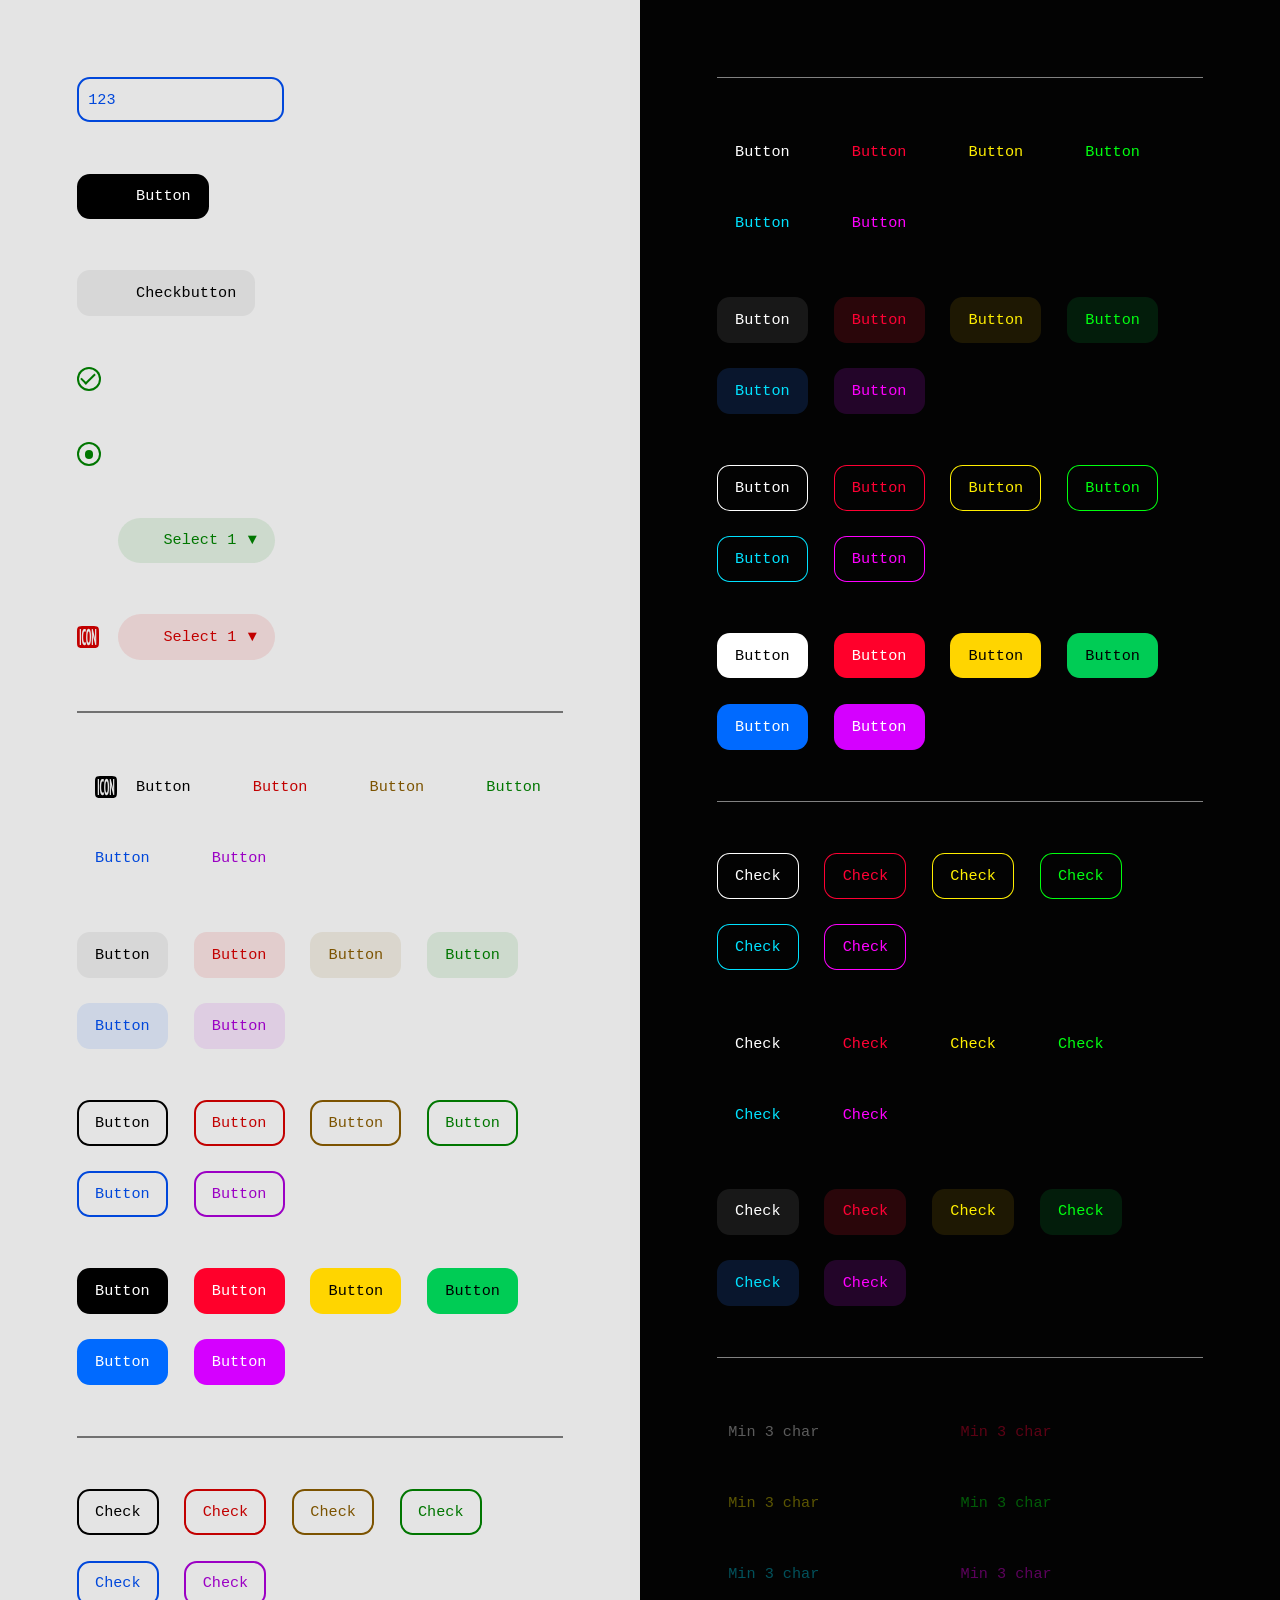
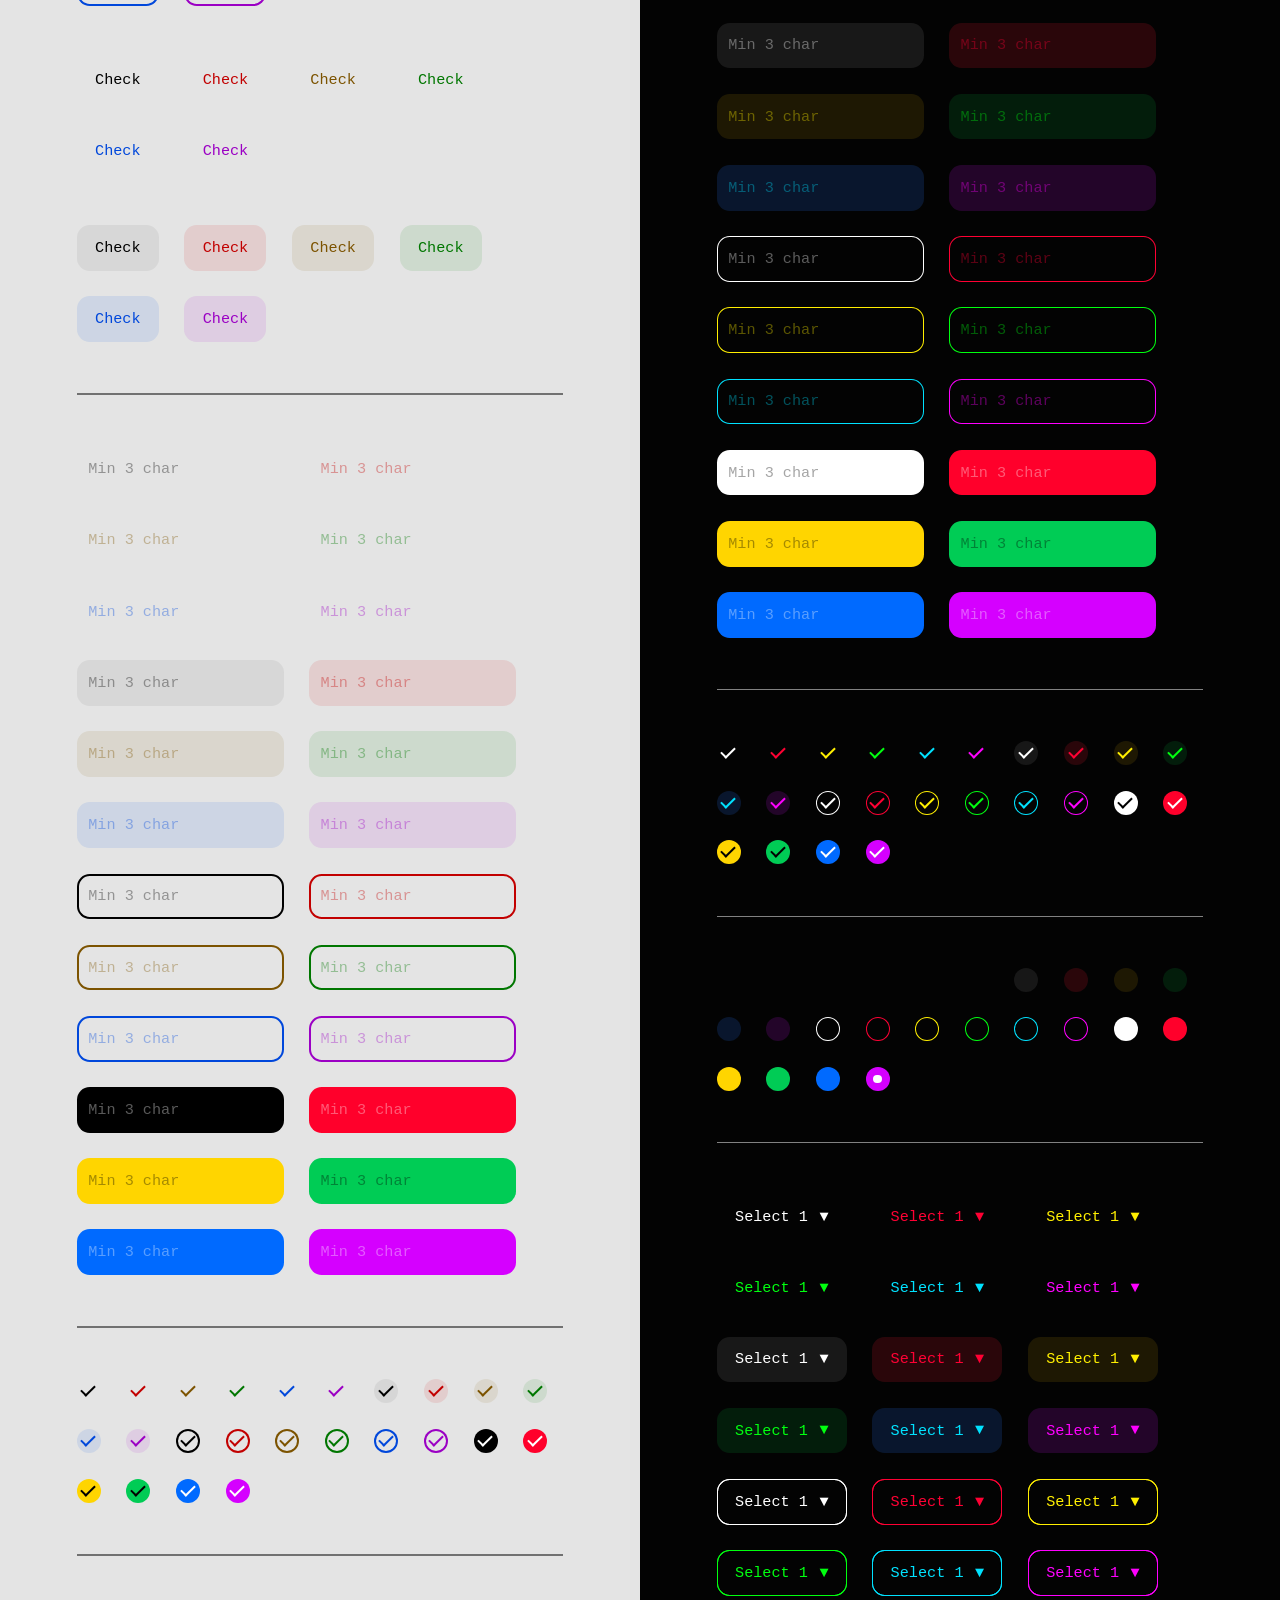
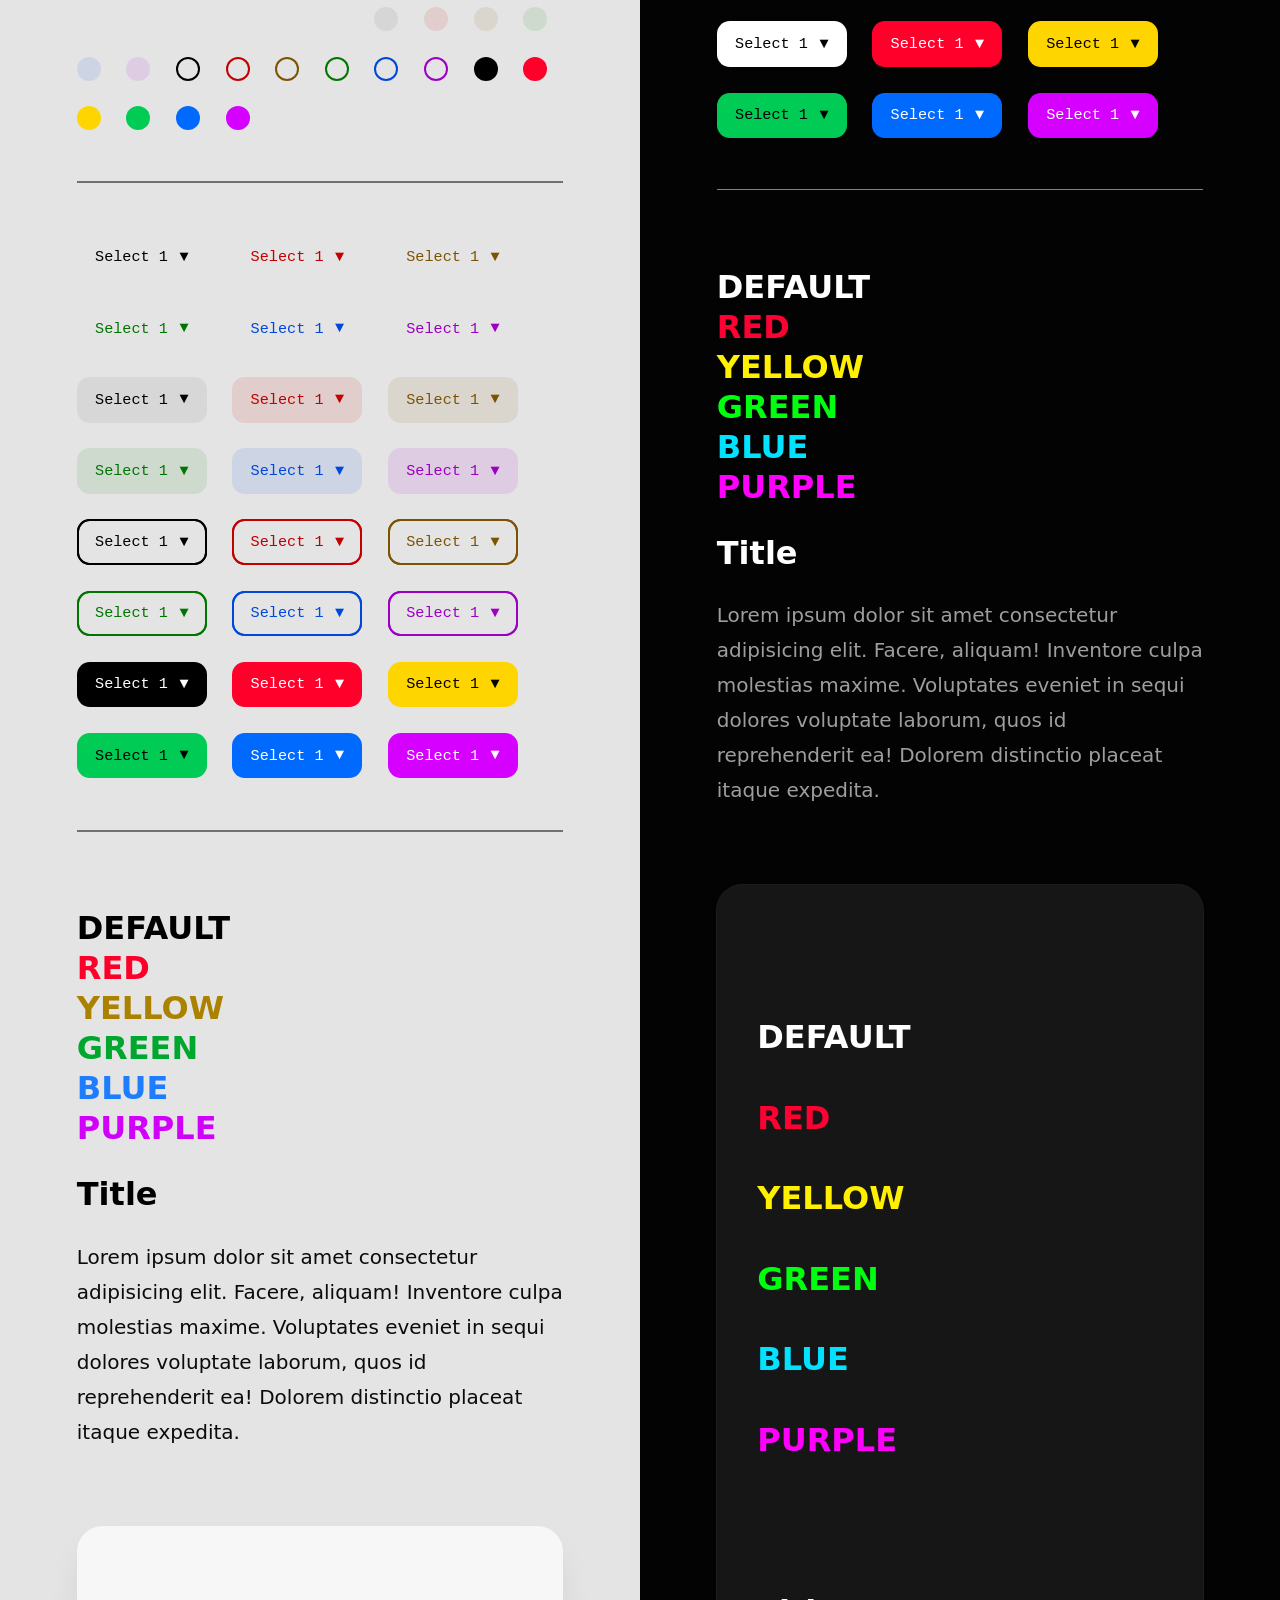
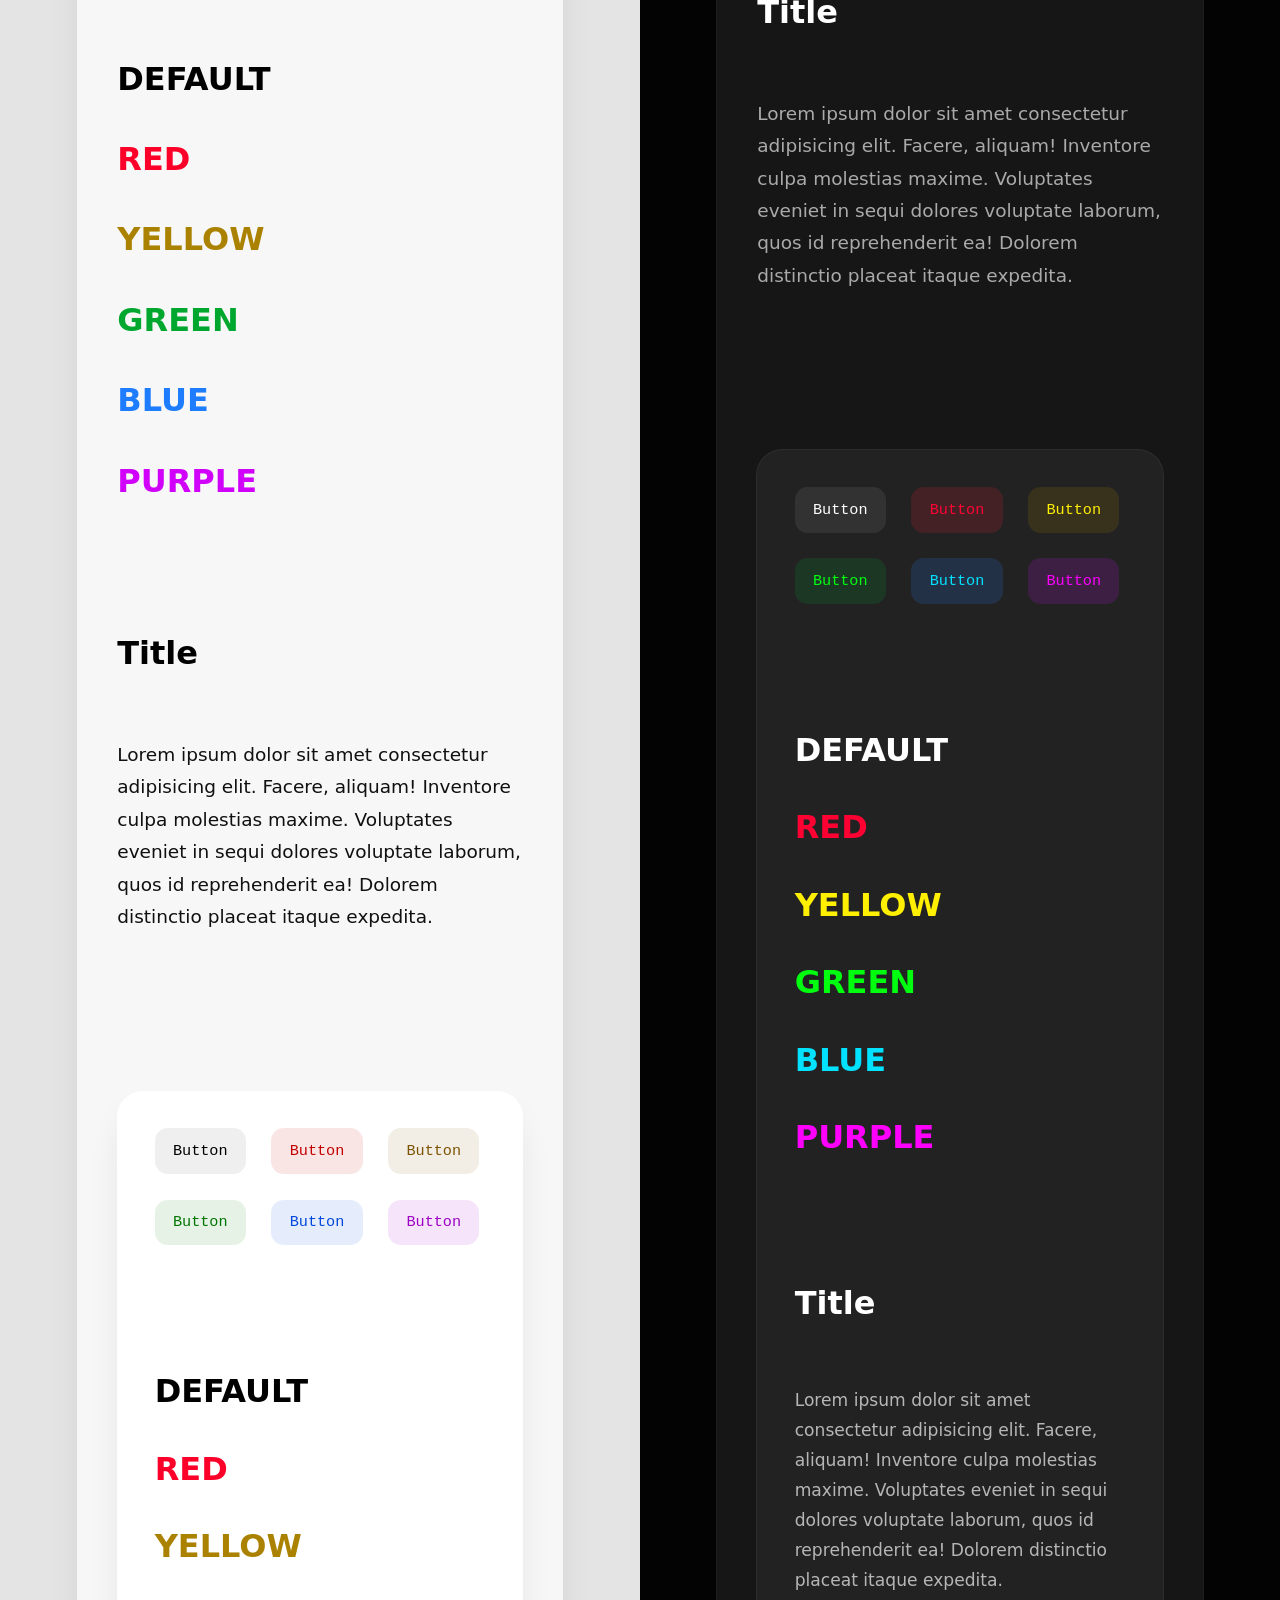
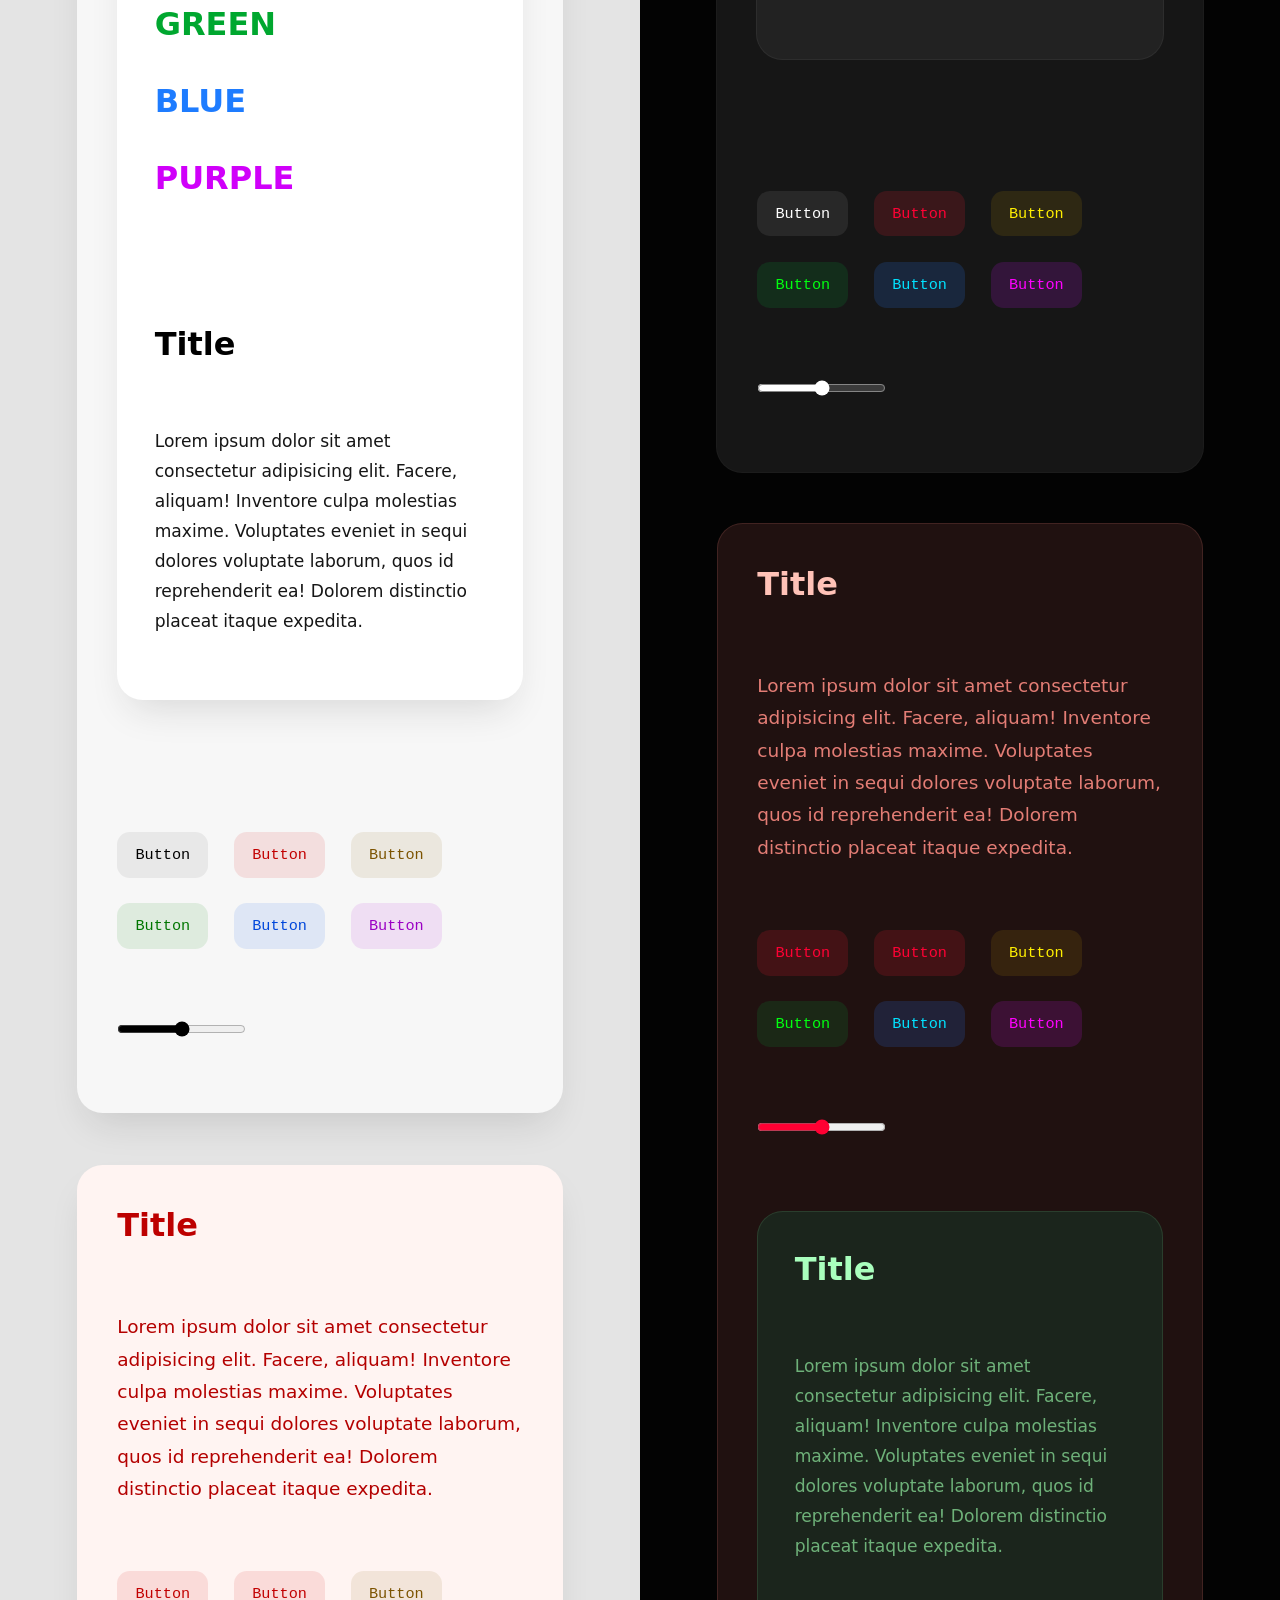
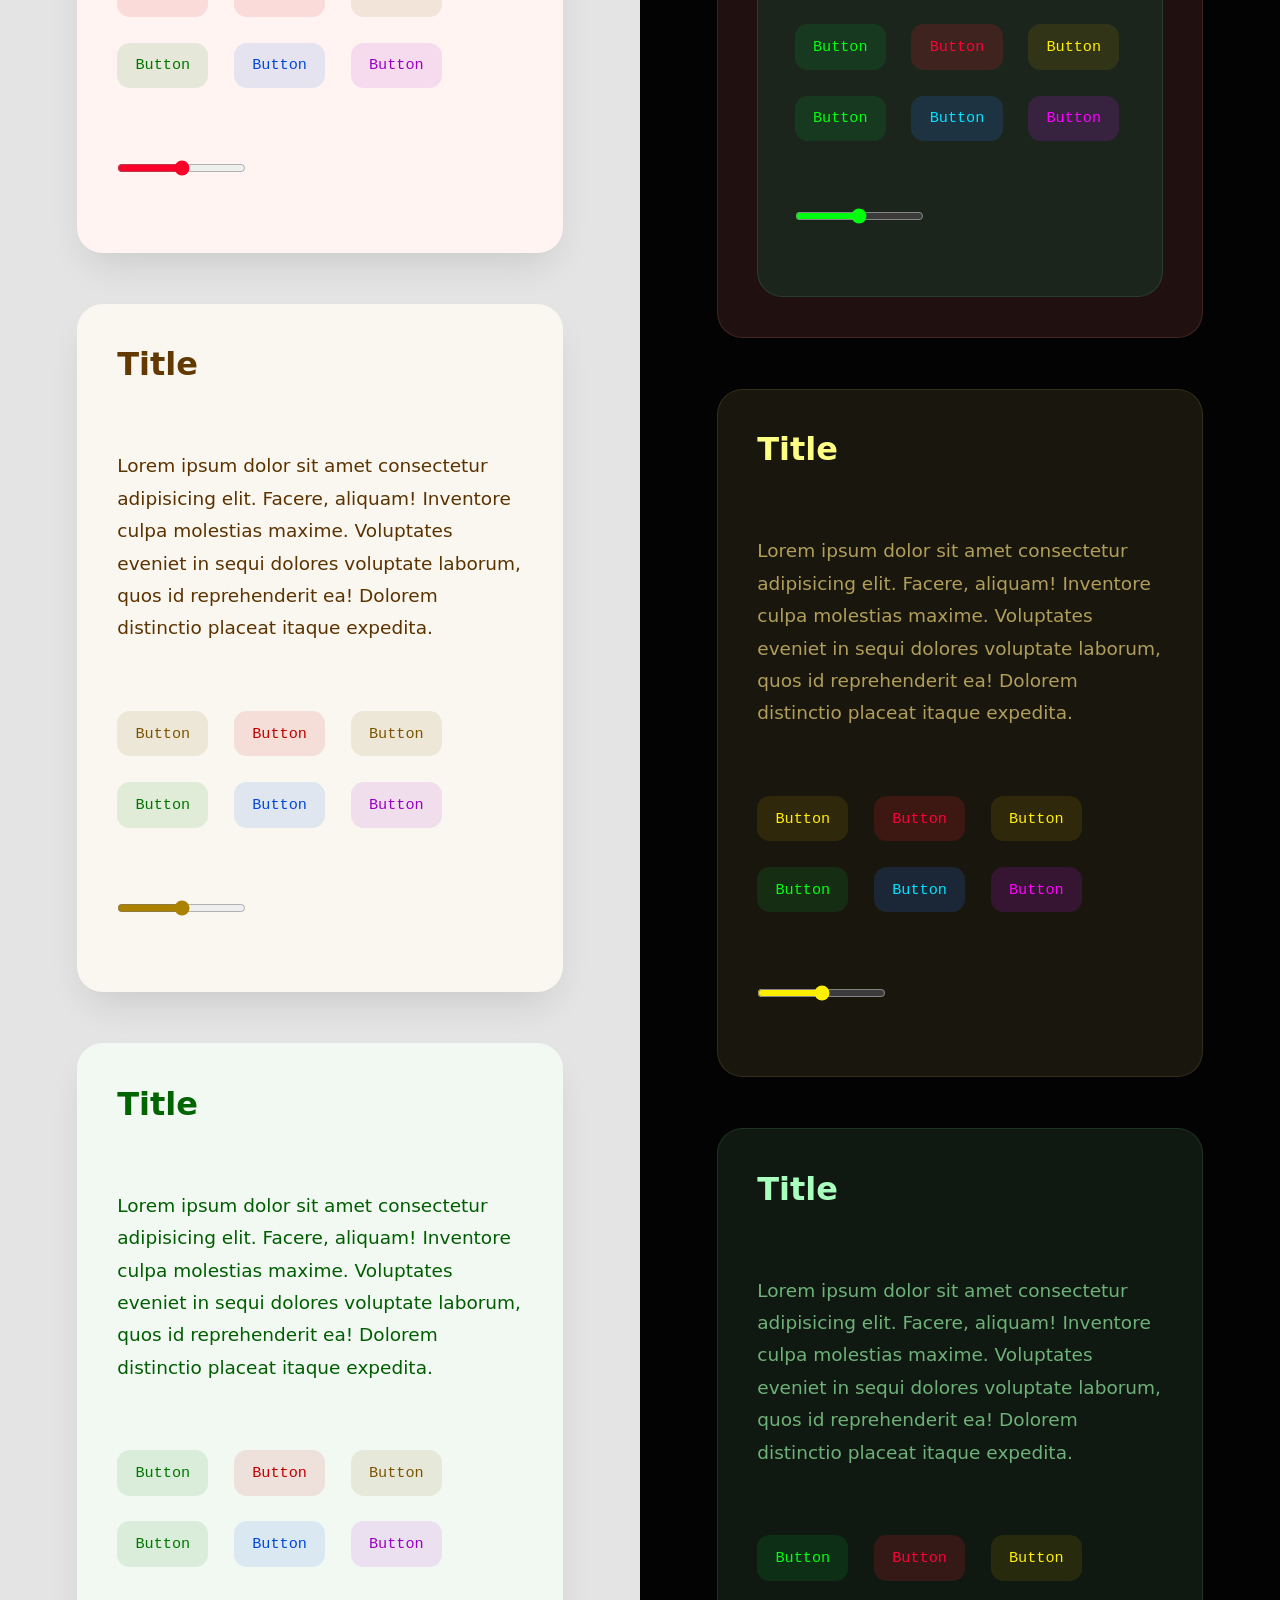
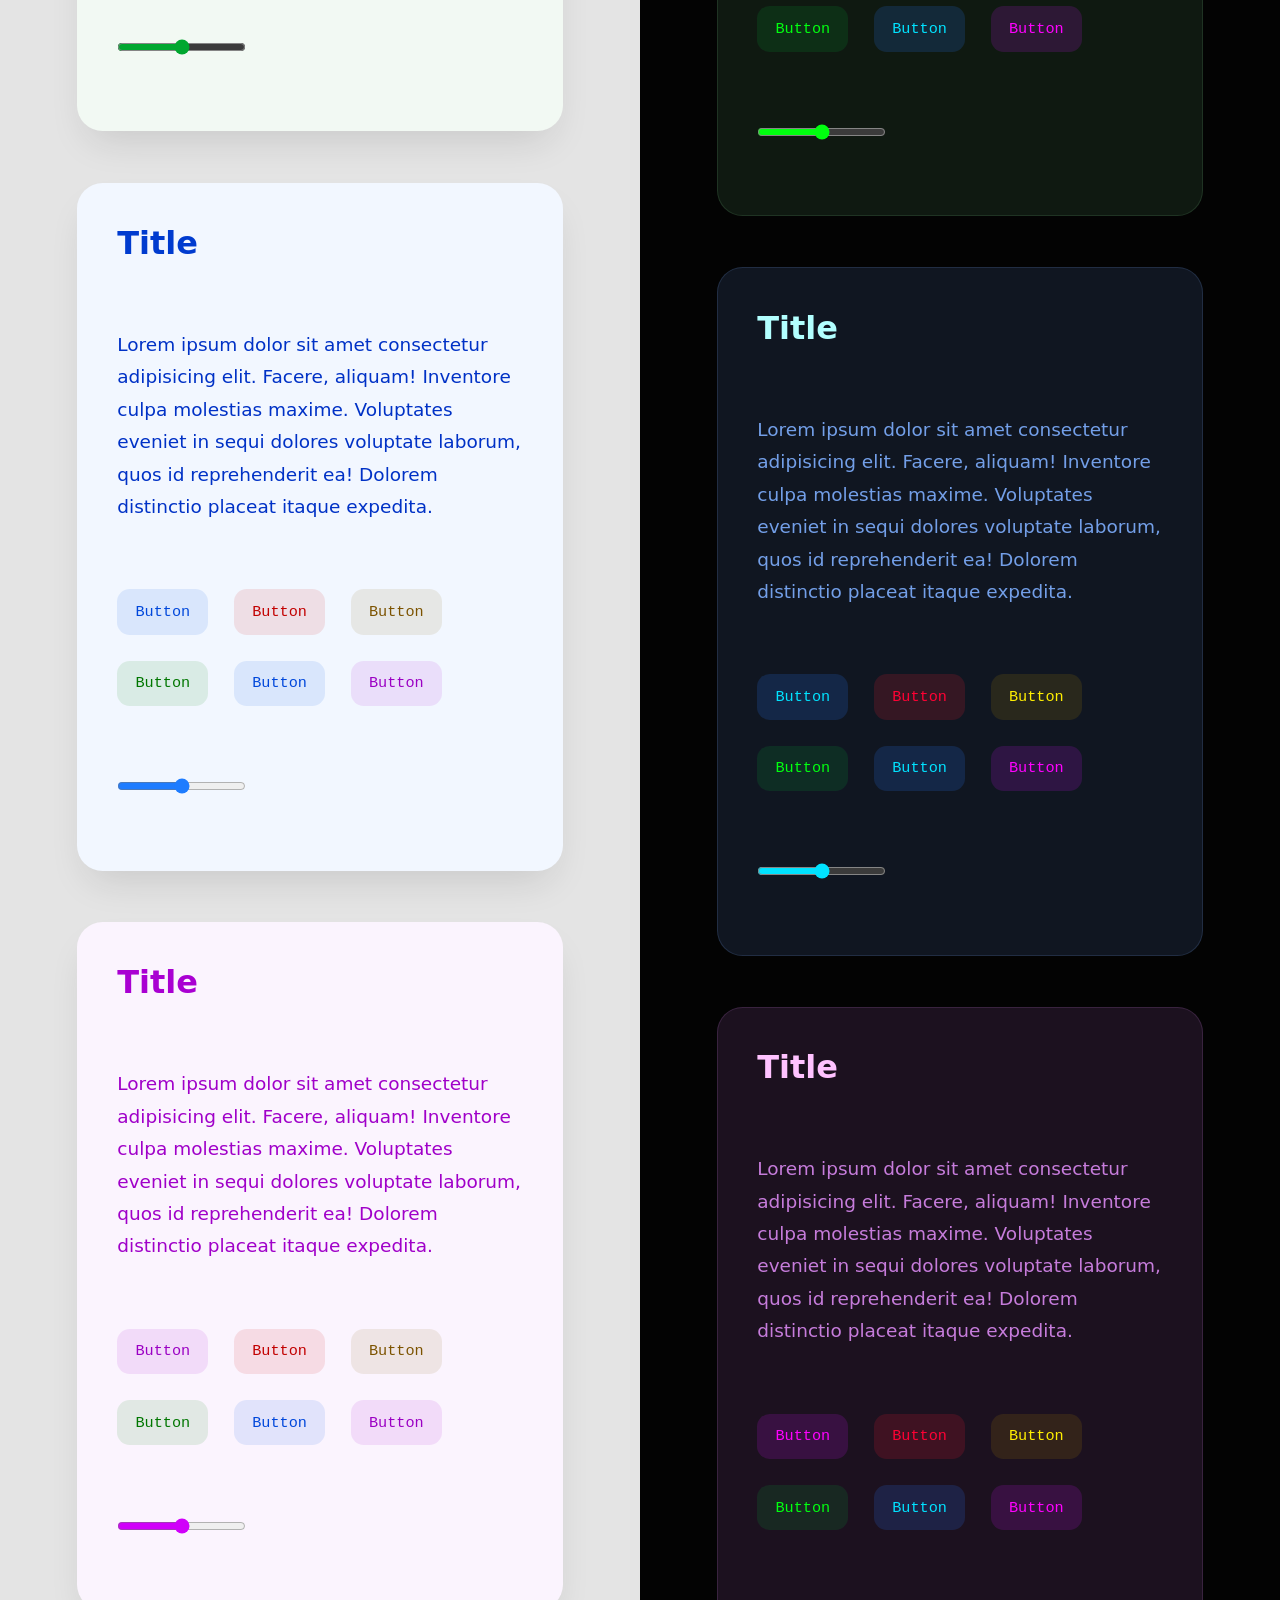
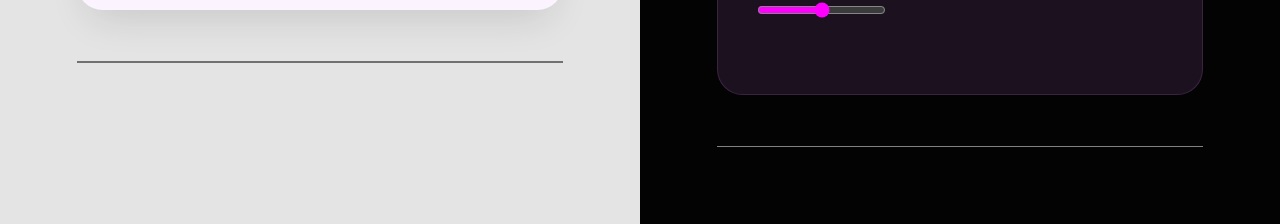
==== commit d786851e: "_" ====
--- a/index.html
+++ b/index.html
@@ -1 +1 @@
-<!DOCTYPE html><meta name="robots" content="noindex"><html class="html"><head><meta charset="utf-8"><meta name="viewport" content="width=device-width"><title>912 </title><style> * { box-sizing: border-box; } body { min-height: 100vh; display: flex; margin: 0; align-items: stretch; } html { font-family: System-ui; line-height: 1.6; } .container { padding: var(--padding-l); background-color: var(--surface-color); display: flex; flex-direction: column; flex-grow: 1; gap: 2rlh; align-items: start; } .container__item { display: flex; flex-wrap: wrap; gap: 1rlh; } h1, h2, h3, h4, h5, h6 { font-weight: var(--font-weight-title); } h3 { font-size: 2rem; line-height: 1.25; color: var(--accent-color); } h2 { margin-top: 2rlh; } hr { align-self: stretch; border: none; background-color: canvasText; height: var(--border-width); opacity: 0.5; } p { margin-block: var(--gap-m); } </style> <link rel="stylesheet" href="https://synchronizer.github.io/algo-colors/style.css"> </head><body class="body"><div class="container"><input type="text" class="control control_type_input control_variant_outline" data-color="blue" value="123"/><button class="control control_type_button control_variant_fill" ><span class="control__icon" style="mask-image: url(https://upload.wikimedia.org/wikipedia/commons/thumb/4/4f/SVG_Logo.svg/1920px-SVG_Logo.svg.png);"></span>Button</button><label class="control control_type_checkbutton" ><input type="checkbox" class="control__input"><span class="control__icon" style="mask-image: url(https://upload.wikimedia.org/wikipedia/commons/thumb/4/4f/SVG_Logo.svg/1920px-SVG_Logo.svg.png);"></span> Checkbutton </label><input type="checkbox" class="control control_type_checkbox control_variant_outline" data-color="green" checked="1"></input><input type="radio" class="control control_type_radio control_variant_outline" data-color="green" checked="1"></input><div class="control control_type_select control_shape_pill control__select-wrapper" data-color="green"><span class="control__icon" style="mask-image: url(https://upload.wikimedia.org/wikipedia/commons/thumb/4/4f/SVG_Logo.svg/1920px-SVG_Logo.svg.png);"></span><select class="control control_type_select control_shape_pill" ><option class="select__option" > Select 1 </option><option class="select__option" > Select 2 </option><option class="select__option" > Select 3 </option></select></div><div class="control control__select-wrapper" data-color="red"><span class="control__icon"></span><select name="" id="" class="control control_type_select control_shape_pill"><option value="">Select 1</option><option value="">Select 2</option><option value="">Select 3</option></select></div><hr><div class="container__item"><button class="control control_type_button control_variant_ghost"><span class="control__icon"></span>Button</button><button class="control control_type_button control_variant_ghost control_color_red" data-color="red">Button</button><button class="control control_type_button control_variant_ghost control_color_yellow" data-color="yellow">Button</button><button class="control control_type_button control_variant_ghost control_color_green" data-color="green">Button</button><button class="control control_type_button control_variant_ghost control_color_blue" data-color="blue">Button</button><button class="control control_type_button control_variant_ghost control_color_purple" data-color="purple">Button</button></div><div class="container__item"><button class="control control_type_button">Button</button><button class="control control_type_button control_color_red" data-color="red">Button</button><button class="control control_type_button control_color_yellow" data-color="yellow">Button</button><button class="control control_type_button control_color_green" data-color="green">Button</button><button class="control control_type_button control_color_blue" data-color="blue">Button</button><button class="control control_type_button control_color_purple" data-color="purple">Button</button></div><div class="container__item"><button class="control control_type_button control_variant_outline">Button</button><button class="control control_type_button control_variant_outline control_color_red" data-color="red">Button</button><button class="control control_type_button control_variant_outline control_color_yellow" data-color="yellow">Button</button><button class="control control_type_button control_variant_outline control_color_green" data-color="green">Button</button><button class="control control_type_button control_variant_outline control_color_blue" data-color="blue">Button</button><button class="control control_type_button control_variant_outline control_color_purple" data-color="purple">Button</button></div><div class="container__item"><button class="control control_type_button control_variant_fill">Button</button><button class="control control_type_button control_variant_fill control_color_red" data-color="red">Button</button><button class="control control_type_button control_variant_fill control_color_yellow" data-color="yellow">Button</button><button class="control control_type_button control_variant_fill control_color_green" data-color="green">Button</button><button class="control control_type_button control_variant_fill control_color_blue" data-color="blue">Button</button><button class="control control_type_button control_variant_fill control_color_purple" data-color="purple">Button</button></div><hr><div class="container__item"><label class="control control_type_checkbutton control_variant_outline"><input type="checkbox" class="control__input"> Check </label><label class="control control_type_checkbutton control_variant_outline control_color_red" data-color="red"><input type="checkbox" class="control__input"> Check </label><label class="control control_type_checkbutton control_variant_outline control_color_yellow" data-color="yellow"><input type="checkbox" class="control__input"> Check </label><label class="control control_type_checkbutton control_variant_outline control_color_green" data-color="green"><input type="checkbox" class="control__input"> Check </label><label class="control control_type_checkbutton control_variant_outline control_color_blue" data-color="blue"><input type="checkbox" class="control__input"> Check </label><label class="control control_type_checkbutton control_variant_outline control_color_purple" data-color="purple"><input type="checkbox" class="control__input"> Check </label></div><div class="container__item"><label class="control control_type_checkbutton control_variant_ghost"><input type="checkbox" class="control__input"> Check </label><label class="control control_type_checkbutton control_variant_ghost control_color_red" data-color="red"><input type="checkbox" class="control__input"> Check </label><label class="control control_type_checkbutton control_variant_ghost control_color_yellow" data-color="yellow"><input type="checkbox" class="control__input"> Check </label><label class="control control_type_checkbutton control_variant_ghost control_color_green" data-color="green"><input type="checkbox" class="control__input"> Check </label><label class="control control_type_checkbutton control_variant_ghost control_color_blue" data-color="blue"><input type="checkbox" class="control__input"> Check </label><label class="control control_type_checkbutton control_variant_ghost control_color_purple" data-color="purple"><input type="checkbox" class="control__input"> Check </label></div><div class="container__item"><label class="control control_type_checkbutton"><input type="checkbox" class="control__input"> Check </label><label class="control control_type_checkbutton control_color_red" data-color="red"><input type="checkbox" class="control__input"> Check </label><label class="control control_type_checkbutton control_color_yellow" data-color="yellow"><input type="checkbox" class="control__input"> Check </label><label class="control control_type_checkbutton control_color_green" data-color="green"><input type="checkbox" class="control__input"> Check </label><label class="control control_type_checkbutton control_color_blue" data-color="blue"><input type="checkbox" class="control__input"> Check </label><label class="control control_type_checkbutton control_color_purple" data-color="purple"><input type="checkbox" class="control__input"> Check </label></div><hr><div class="container__item"><input type="text" placeholder="Min 3 char" minlength="3" minlength="3" required checked class="control control_type_input control_variant_ghost"><input type="text" placeholder="Min 3 char" minlength="3" minlength="3" required checked class="control control_type_input control_variant_ghost control_color_red" data-color="red"><input type="text" placeholder="Min 3 char" minlength="3" minlength="3" required checked class="control control_type_input control_variant_ghost control_color_yellow" data-color="yellow"><input type="text" placeholder="Min 3 char" minlength="3" minlength="3" required checked class="control control_type_input control_variant_ghost control_color_green" data-color="green"><input type="text" placeholder="Min 3 char" minlength="3" minlength="3" required checked class="control control_type_input control_variant_ghost control_color_blue" data-color="blue"><input type="text" placeholder="Min 3 char" minlength="3" minlength="3" required checked class="control control_type_input control_variant_ghost control_color_purple" data-color="purple"><input type="text" placeholder="Min 3 char" minlength="3" minlength="3" required checked class="control control_type_input"><input type="text" placeholder="Min 3 char" minlength="3" minlength="3" required checked class="control control_type_input" data-color="red"><input type="text" placeholder="Min 3 char" minlength="3" minlength="3" required checked class="control control_type_input" data-color="yellow"><input type="text" placeholder="Min 3 char" minlength="3" minlength="3" required checked class="control control_type_input" data-color="green"><input type="text" placeholder="Min 3 char" minlength="3" minlength="3" required checked class="control control_type_input" data-color="blue"><input type="text" placeholder="Min 3 char" minlength="3" minlength="3" required checked class="control control_type_input" data-color="purple"><input type="text" placeholder="Min 3 char" minlength="3" minlength="3" required checked class="control control_type_input control_variant_outline"><input type="text" placeholder="Min 3 char" minlength="3" minlength="3" required checked class="control control_type_input control_variant_outline control_color_red" data-color="red"><input type="text" placeholder="Min 3 char" minlength="3" minlength="3" required checked class="control control_type_input control_variant_outline control_color_yellow" data-color="yellow"><input type="text" placeholder="Min 3 char" minlength="3" minlength="3" required checked class="control control_type_input control_variant_outline control_color_green" data-color="green"><input type="text" placeholder="Min 3 char" minlength="3" minlength="3" required checked class="control control_type_input control_variant_outline control_color_blue" data-color="blue"><input type="text" placeholder="Min 3 char" minlength="3" minlength="3" required checked class="control control_type_input control_variant_outline control_color_purple" data-color="purple"><input type="text" placeholder="Min 3 char" minlength="3" minlength="3" required checked class="control control_type_input control_variant_fill"><input type="text" placeholder="Min 3 char" minlength="3" minlength="3" required checked class="control control_type_input control_variant_fill control_color_red" data-color="red"><input type="text" placeholder="Min 3 char" minlength="3" minlength="3" required checked class="control control_type_input control_variant_fill control_color_yellow" data-color="yellow"><input type="text" placeholder="Min 3 char" minlength="3" minlength="3" required checked class="control control_type_input control_variant_fill control_color_green" data-color="green"><input type="text" placeholder="Min 3 char" minlength="3" minlength="3" required checked class="control control_type_input control_variant_fill control_color_blue" data-color="blue"><input type="text" placeholder="Min 3 char" minlength="3" minlength="3" required checked class="control control_type_input control_variant_fill control_color_purple" data-color="purple"></div><hr><div class="container__item"><input type="checkbox" checked class="control control_type_checkbox control_variant_ghost"><input type="checkbox" checked class="control control_type_checkbox control_variant_ghost control_color_red" data-color="red"><input type="checkbox" checked class="control control_type_checkbox control_variant_ghost control_color_yellow" data-color="yellow"><input type="checkbox" checked class="control control_type_checkbox control_variant_ghost control_color_green" data-color="green"><input type="checkbox" checked class="control control_type_checkbox control_variant_ghost control_color_blue" data-color="blue"><input type="checkbox" checked class="control control_type_checkbox control_variant_ghost control_color_purple" data-color="purple"><input type="checkbox" checked class="control control_type_checkbox"><input type="checkbox" checked class="control control_type_checkbox" data-color="red"><input type="checkbox" checked class="control control_type_checkbox" data-color="yellow"><input type="checkbox" checked class="control control_type_checkbox" data-color="green"><input type="checkbox" checked class="control control_type_checkbox" data-color="blue"><input type="checkbox" checked class="control control_type_checkbox" data-color="purple"><input type="checkbox" checked class="control control_type_checkbox control_variant_outline"><input type="checkbox" checked class="control control_type_checkbox control_variant_outline control_color_red" data-color="red"><input type="checkbox" checked class="control control_type_checkbox control_variant_outline control_color_yellow" data-color="yellow"><input type="checkbox" checked class="control control_type_checkbox control_variant_outline control_color_green" data-color="green"><input type="checkbox" checked class="control control_type_checkbox control_variant_outline control_color_blue" data-color="blue"><input type="checkbox" checked class="control control_type_checkbox control_variant_outline control_color_purple" data-color="purple"><input type="checkbox" checked class="control control_type_checkbox control_variant_fill"><input type="checkbox" checked class="control control_type_checkbox control_variant_fill control_color_red" data-color="red"><input type="checkbox" checked class="control control_type_checkbox control_variant_fill control_color_yellow" data-color="yellow"><input type="checkbox" checked class="control control_type_checkbox control_variant_fill control_color_green" data-color="green"><input type="checkbox" checked class="control control_type_checkbox control_variant_fill control_color_blue" data-color="blue"><input type="checkbox" checked class="control control_type_checkbox control_variant_fill control_color_purple" data-color="purple"></div><hr><div class="container__item"><input type="radio" name="radio" checked class="control control_type_radio control_variant_ghost"><input type="radio" name="radio" checked class="control control_type_radio control_variant_ghost control_color_red" data-color="red"><input type="radio" name="radio" checked class="control control_type_radio control_variant_ghost control_color_yellow" data-color="yellow"><input type="radio" name="radio" checked class="control control_type_radio control_variant_ghost control_color_green" data-color="green"><input type="radio" name="radio" checked class="control control_type_radio control_variant_ghost control_color_blue" data-color="blue"><input type="radio" name="radio" checked class="control control_type_radio control_variant_ghost control_color_purple" data-color="purple"><input type="radio" name="radio" checked class="control control_type_radio"><input type="radio" name="radio" checked class="control control_type_radio" data-color="red"><input type="radio" name="radio" checked class="control control_type_radio" data-color="yellow"><input type="radio" name="radio" checked class="control control_type_radio" data-color="green"><input type="radio" name="radio" checked class="control control_type_radio" data-color="blue"><input type="radio" name="radio" checked class="control control_type_radio" data-color="purple"><input type="radio" name="radio" checked class="control control_type_radio control_variant_outline"><input type="radio" name="radio" checked class="control control_type_radio control_variant_outline control_color_red" data-color="red"><input type="radio" name="radio" checked class="control control_type_radio control_variant_outline control_color_yellow" data-color="yellow"><input type="radio" name="radio" checked class="control control_type_radio control_variant_outline control_color_green" data-color="green"><input type="radio" name="radio" checked class="control control_type_radio control_variant_outline control_color_blue" data-color="blue"><input type="radio" name="radio" checked class="control control_type_radio control_variant_outline control_color_purple" data-color="purple"><input type="radio" name="radio" checked class="control control_type_radio control_variant_fill"><input type="radio" name="radio" checked class="control control_type_radio control_variant_fill control_color_red" data-color="red"><input type="radio" name="radio" checked class="control control_type_radio control_variant_fill control_color_yellow" data-color="yellow"><input type="radio" name="radio" checked class="control control_type_radio control_variant_fill control_color_green" data-color="green"><input type="radio" name="radio" checked class="control control_type_radio control_variant_fill control_color_blue" data-color="blue"><input type="radio" name="radio" checked class="control control_type_radio control_variant_fill control_color_purple" data-color="purple"></div><hr><div class="container__item"><div class="control control__select-wrapper control_variant_ghost"><select name="" id="" class="control control_type_select control_variant_ghost"><option value="">Select 1</option><option value="">Select 2</option><option value="">Select 3</option></select></div><div class="control control__select-wrapper control_variant_ghost" data-color="red"><select name="" id="" class="control control_type_select control_variant_ghost"><option value="">Select 1</option><option value="">Select 2</option><option value="">Select 3</option></select></div><div class="control control__select-wrapper control_variant_ghost" data-color="yellow"><select name="" id="" class="control control_type_select control_variant_ghost"><option value="">Select 1</option><option value="">Select 2</option><option value="">Select 3</option></select></div><div class="control control__select-wrapper control_variant_ghost" data-color="green"><select name="" id="" class="control control_type_select control_variant_ghost"><option value="">Select 1</option><option value="">Select 2</option><option value="">Select 3</option></select></div><div class="control control__select-wrapper control_variant_ghost" data-color="blue"><select name="" id="" class="control control_type_select control_variant_ghost"><option value="">Select 1</option><option value="">Select 2</option><option value="">Select 3</option></select></div><div class="control control__select-wrapper control_variant_ghost" data-color="purple"><select name="" id="" class="control control_type_select control_variant_ghost"><option value="">Select 1</option><option value="">Select 2</option><option value="">Select 3</option></select></div><div class="control control__select-wrapper"><select name="" id="" class="control control_type_select"><option value="">Select 1</option><option value="">Select 2</option><option value="">Select 3</option></select></div><div class="control control__select-wrapper" data-color="red"><select name="" id="" class="control control_type_select"><option value="">Select 1</option><option value="">Select 2</option><option value="">Select 3</option></select></div><div class="control control__select-wrapper" data-color="yellow"><select name="" id="" class="control control_type_select"><option value="">Select 1</option><option value="">Select 2</option><option value="">Select 3</option></select></div><div class="control control__select-wrapper" data-color="green"><select name="" id="" class="control control_type_select"><option value="">Select 1</option><option value="">Select 2</option><option value="">Select 3</option></select></div><div class="control control__select-wrapper" data-color="blue"><select name="" id="" class="control control_type_select"><option value="">Select 1</option><option value="">Select 2</option><option value="">Select 3</option></select></div><div class="control control__select-wrapper control_type_select" data-color="purple"><select name="" id="" class="control control_type_select"><option value="">Select 1</option><option value="">Select 2</option><option value="">Select 3</option></select></div><div class="control control__select-wrapper control_variant_outline"><select name="" id="" class="control control_type_select control_variant_outline"><option value="">Select 1</option><option value="">Select 2</option><option value="">Select 3</option></select></div><div class="control control__select-wrapper control_variant_outline" data-color="red"><select name="" id="" class="control control_type_select control_variant_outline"><option value="">Select 1</option><option value="">Select 2</option><option value="">Select 3</option></select></div><div class="control control__select-wrapper control_variant_outline" data-color="yellow"><select name="" id="" class="control control_type_select control_variant_outline"><option value="">Select 1</option><option value="">Select 2</option><option value="">Select 3</option></select></div><div class="control control__select-wrapper control_variant_outline" data-color="green"><select name="" id="" class="control control_type_select control_variant_outline"><option value="">Select 1</option><option value="">Select 2</option><option value="">Select 3</option></select></div><div class="control control__select-wrapper control_variant_outline" data-color="blue"><select name="" id="" class="control control_type_select control_variant_outline"><option value="">Select 1</option><option value="">Select 2</option><option value="">Select 3</option></select></div><div class="control control__select-wrapper control_variant_outline" data-color="purple"><select name="" id="" class="control control_type_select control_variant_outline"><option value="">Select 1</option><option value="">Select 2</option><option value="">Select 3</option></select></div><div class="control control__select-wrapper control_variant_fill"><select name="" id="" class="control control_type_select control_variant_fill"><option value="">Select 1</option><option value="">Select 2</option><option value="">Select 3</option></select></div><div class="control control__select-wrapper control_variant_fill" data-color="red"><select name="" id="" class="control control_type_select control_variant_fill"><option value="">Select 1</option><option value="">Select 2</option><option value="">Select 3</option></select></div><div class="control control__select-wrapper control_variant_fill" data-color="yellow"><select name="" id="" class="control control_type_select control_variant_fill"><option value="">Select 1</option><option value="">Select 2</option><option value="">Select 3</option></select></div><div class="control control__select-wrapper control_variant_fill" data-color="green"><select name="" id="" class="control control_type_select control_variant_fill"><option value="">Select 1</option><option value="">Select 2</option><option value="">Select 3</option></select></div><div class="control control__select-wrapper control_variant_fill" data-color="blue"><select name="" id="" class="control control_type_select control_variant_fill"><option value="">Select 1</option><option value="">Select 2</option><option value="">Select 3</option></select></div><div class="control control__select-wrapper control_variant_fill" data-color="purple"><select name="" id="" class="control control_type_select control_variant_fill"><option value="">Select 1</option><option value="">Select 2</option><option value="">Select 3</option></select></div></div><hr><div><p><h3>DEFAULT</h3><h3 data-color="red">RED</h3><h3 data-color="yellow">YELLOW</h3><h3 data-color="green">GREEN</h3><h3 data-color="blue">BLUE</h3><h3 data-color="purple">PURPLE</h3></p><h3 class="surface__title">Title</h3><p> Lorem ipsum dolor sit amet consectetur adipisicing elit. Facere, aliquam! Inventore culpa molestias maxime. Voluptates eveniet in sequi dolores voluptate laborum, quos id reprehenderit ea! Dolorem distinctio placeat itaque expedita. </p></div><div class="surface" data-layer="1"><p><h3>DEFAULT</h3><h3 data-color="red">RED</h3><h3 data-color="yellow">YELLOW</h3><h3 data-color="green">GREEN</h3><h3 data-color="blue">BLUE</h3><h3 data-color="purple">PURPLE</h3></p><h3 class="surface__title">Title</h3><p> Lorem ipsum dolor sit amet consectetur adipisicing elit. Facere, aliquam! Inventore culpa molestias maxime. Voluptates eveniet in sequi dolores voluptate laborum, quos id reprehenderit ea! Dolorem distinctio placeat itaque expedita. </p><p><div class="surface" data-layer="2"><div class="container__item"><button class="control control_type_button control_color_default">Button</button><button class="control control_type_button control_color_red" data-color="red">Button</button><button class="control control_type_button control_color_yellow" data-color="yellow">Button</button><button class="control control_type_button control_color_green" data-color="green">Button</button><button class="control control_type_button control_color_blue" data-color="blue">Button</button><button class="control control_type_button control_color_purple" data-color="purple">Button</button></div><p><h3>DEFAULT</h3><h3 data-color="red">RED</h3><h3 data-color="yellow">YELLOW</h3><h3 data-color="green">GREEN</h3><h3 data-color="blue">BLUE</h3><h3 data-color="purple">PURPLE</h3></p><h3 class="surface__title">Title</h3><p> Lorem ipsum dolor sit amet consectetur adipisicing elit. Facere, aliquam! Inventore culpa molestias maxime. Voluptates eveniet in sequi dolores voluptate laborum, quos id reprehenderit ea! Dolorem distinctio placeat itaque expedita. </p></div></p><div class="container__item"><button class="control control_type_button control_color_default">Button</button><button class="control control_type_button control_color_red" data-color="red">Button</button><button class="control control_type_button control_color_yellow" data-color="yellow">Button</button><button class="control control_type_button control_color_green" data-color="green">Button</button><button class="control control_type_button control_color_blue" data-color="blue">Button</button><button class="control control_type_button control_color_purple" data-color="purple">Button</button></div><p><input type="range" name="" id=""></p></div><div class="surface" data-layer="1" data-color="red"><h3 class="surface__title">Title</h3><p> Lorem ipsum dolor sit amet consectetur adipisicing elit. Facere, aliquam! Inventore culpa molestias maxime. Voluptates eveniet in sequi dolores voluptate laborum, quos id reprehenderit ea! Dolorem distinctio placeat itaque expedita. </p><div class="container__item"><button class="control control_type_button control_color_default">Button</button><button class="control control_type_button control_color_red" data-color="red">Button</button><button class="control control_type_button control_color_yellow" data-color="yellow">Button</button><button class="control control_type_button control_color_green" data-color="green">Button</button><button class="control control_type_button control_color_blue" data-color="blue">Button</button><button class="control control_type_button control_color_purple" data-color="purple">Button</button></div><p><input type="range" name="" id=""></p></div><div class="surface" data-layer="1" data-color="yellow"><h3 class="surface__title">Title</h3><p> Lorem ipsum dolor sit amet consectetur adipisicing elit. Facere, aliquam! Inventore culpa molestias maxime. Voluptates eveniet in sequi dolores voluptate laborum, quos id reprehenderit ea! Dolorem distinctio placeat itaque expedita. </p><div class="container__item"><button class="control control_type_button control_color_default">Button</button><button class="control control_type_button control_color_red" data-color="red">Button</button><button class="control control_type_button control_color_yellow" data-color="yellow">Button</button><button class="control control_type_button control_color_green" data-color="green">Button</button><button class="control control_type_button control_color_blue" data-color="blue">Button</button><button class="control control_type_button control_color_purple" data-color="purple">Button</button></div><p><input type="range" name="" id=""></p></div><div class="surface" data-layer="1" data-color="green"><h3 class="surface__title">Title</h3><p> Lorem ipsum dolor sit amet consectetur adipisicing elit. Facere, aliquam! Inventore culpa molestias maxime. Voluptates eveniet in sequi dolores voluptate laborum, quos id reprehenderit ea! Dolorem distinctio placeat itaque expedita. </p><div class="container__item"><button class="control control_type_button control_color_default">Button</button><button class="control control_type_button control_color_red" data-color="red">Button</button><button class="control control_type_button control_color_yellow" data-color="yellow">Button</button><button class="control control_type_button control_color_green" data-color="green">Button</button><button class="control control_type_button control_color_blue" data-color="blue">Button</button><button class="control control_type_button control_color_purple" data-color="purple">Button</button></div><p><input type="range" name="" id=""></p></div><div class="surface" data-layer="1" data-color="blue"><h3 class="surface__title">Title</h3><p> Lorem ipsum dolor sit amet consectetur adipisicing elit. Facere, aliquam! Inventore culpa molestias maxime. Voluptates eveniet in sequi dolores voluptate laborum, quos id reprehenderit ea! Dolorem distinctio placeat itaque expedita. </p><div class="container__item"><button class="control control_type_button control_color_default">Button</button><button class="control control_type_button control_color_red" data-color="red">Button</button><button class="control control_type_button control_color_yellow" data-color="yellow">Button</button><button class="control control_type_button control_color_green" data-color="green">Button</button><button class="control control_type_button control_color_blue" data-color="blue">Button</button><button class="control control_type_button control_color_purple" data-color="purple">Button</button></div><p><input type="range" name="" id=""></p></div><div class="surface" data-layer="1" data-color="purple"><h3 class="surface__title">Title</h3><p> Lorem ipsum dolor sit amet consectetur adipisicing elit. Facere, aliquam! Inventore culpa molestias maxime. Voluptates eveniet in sequi dolores voluptate laborum, quos id reprehenderit ea! Dolorem distinctio placeat itaque expedita. </p><div class="container__item"><button class="control control_type_button control_color_default">Button</button><button class="control control_type_button control_color_red" data-color="red">Button</button><button class="control control_type_button control_color_yellow" data-color="yellow">Button</button><button class="control control_type_button control_color_green" data-color="green">Button</button><button class="control control_type_button control_color_blue" data-color="blue">Button</button><button class="control control_type_button control_color_purple" data-color="purple">Button</button></div><p><input type="range" name="" id=""></p></div><hr></div><div class="container" data-color-scheme="dark"><hr><div class="container__item"><button class="control control_type_button control_variant_ghost">Button</button><button class="control control_type_button control_variant_ghost control_color_red" data-color="red">Button</button><button class="control control_type_button control_variant_ghost control_color_yellow" data-color="yellow">Button</button><button class="control control_type_button control_variant_ghost control_color_green" data-color="green">Button</button><button class="control control_type_button control_variant_ghost control_color_blue" data-color="blue">Button</button><button class="control control_type_button control_variant_ghost control_color_purple" data-color="purple">Button</button></div><div class="container__item"><button class="control control_type_button">Button</button><button class="control control_type_button control_color_red" data-color="red">Button</button><button class="control control_type_button control_color_yellow" data-color="yellow">Button</button><button class="control control_type_button control_color_green" data-color="green">Button</button><button class="control control_type_button control_color_blue" data-color="blue">Button</button><button class="control control_type_button control_color_purple" data-color="purple">Button</button></div><div class="container__item"><button class="control control_type_button control_variant_outline">Button</button><button class="control control_type_button control_variant_outline control_color_red" data-color="red">Button</button><button class="control control_type_button control_variant_outline control_color_yellow" data-color="yellow">Button</button><button class="control control_type_button control_variant_outline control_color_green" data-color="green">Button</button><button class="control control_type_button control_variant_outline control_color_blue" data-color="blue">Button</button><button class="control control_type_button control_variant_outline control_color_purple" data-color="purple">Button</button></div><div class="container__item"><button class="control control_type_button control_variant_fill">Button</button><button class="control control_type_button control_variant_fill control_color_red" data-color="red">Button</button><button class="control control_type_button control_variant_fill control_color_yellow" data-color="yellow">Button</button><button class="control control_type_button control_variant_fill control_color_green" data-color="green">Button</button><button class="control control_type_button control_variant_fill control_color_blue" data-color="blue">Button</button><button class="control control_type_button control_variant_fill control_color_purple" data-color="purple">Button</button></div><hr><div class="container__item"><label class="control control_type_checkbutton control_variant_outline"><input type="checkbox" class="control__input"> Check </label><label class="control control_type_checkbutton control_variant_outline control_color_red" data-color="red"><input type="checkbox" class="control__input"> Check </label><label class="control control_type_checkbutton control_variant_outline control_color_yellow" data-color="yellow"><input type="checkbox" class="control__input"> Check </label><label class="control control_type_checkbutton control_variant_outline control_color_green" data-color="green"><input type="checkbox" class="control__input"> Check </label><label class="control control_type_checkbutton control_variant_outline control_color_blue" data-color="blue"><input type="checkbox" class="control__input"> Check </label><label class="control control_type_checkbutton control_variant_outline control_color_purple" data-color="purple"><input type="checkbox" class="control__input"> Check </label></div><div class="container__item"><label class="control control_type_checkbutton control_variant_ghost"><input type="checkbox" class="control__input"> Check </label><label class="control control_type_checkbutton control_variant_ghost control_color_red" data-color="red"><input type="checkbox" class="control__input"> Check </label><label class="control control_type_checkbutton control_variant_ghost control_color_yellow" data-color="yellow"><input type="checkbox" class="control__input"> Check </label><label class="control control_type_checkbutton control_variant_ghost control_color_green" data-color="green"><input type="checkbox" class="control__input"> Check </label><label class="control control_type_checkbutton control_variant_ghost control_color_blue" data-color="blue"><input type="checkbox" class="control__input"> Check </label><label class="control control_type_checkbutton control_variant_ghost control_color_purple" data-color="purple"><input type="checkbox" class="control__input"> Check </label></div><div class="container__item"><label class="control control_type_checkbutton"><input type="checkbox" class="control__input"> Check </label><label class="control control_type_checkbutton control_color_red" data-color="red"><input type="checkbox" class="control__input"> Check </label><label class="control control_type_checkbutton control_color_yellow" data-color="yellow"><input type="checkbox" class="control__input"> Check </label><label class="control control_type_checkbutton control_color_green" data-color="green"><input type="checkbox" class="control__input"> Check </label><label class="control control_type_checkbutton control_color_blue" data-color="blue"><input type="checkbox" class="control__input"> Check </label><label class="control control_type_checkbutton control_color_purple" data-color="purple"><input type="checkbox" class="control__input"> Check </label></div><hr><div class="container__item"><input type="text" placeholder="Min 3 char" minlength="3" minlength="3" required checked class="control control_type_input control_variant_ghost"><input type="text" placeholder="Min 3 char" minlength="3" minlength="3" required checked class="control control_type_input control_variant_ghost control_color_red" data-color="red"><input type="text" placeholder="Min 3 char" minlength="3" minlength="3" required checked class="control control_type_input control_variant_ghost control_color_yellow" data-color="yellow"><input type="text" placeholder="Min 3 char" minlength="3" minlength="3" required checked class="control control_type_input control_variant_ghost control_color_green" data-color="green"><input type="text" placeholder="Min 3 char" minlength="3" minlength="3" required checked class="control control_type_input control_variant_ghost control_color_blue" data-color="blue"><input type="text" placeholder="Min 3 char" minlength="3" minlength="3" required checked class="control control_type_input control_variant_ghost control_color_purple" data-color="purple"><input type="text" placeholder="Min 3 char" minlength="3" minlength="3" required checked class="control control_type_input"><input type="text" placeholder="Min 3 char" minlength="3" minlength="3" required checked class="control control_type_input" data-color="red"><input type="text" placeholder="Min 3 char" minlength="3" minlength="3" required checked class="control control_type_input" data-color="yellow"><input type="text" placeholder="Min 3 char" minlength="3" minlength="3" required checked class="control control_type_input" data-color="green"><input type="text" placeholder="Min 3 char" minlength="3" minlength="3" required checked class="control control_type_input" data-color="blue"><input type="text" placeholder="Min 3 char" minlength="3" minlength="3" required checked class="control control_type_input" data-color="purple"><input type="text" placeholder="Min 3 char" minlength="3" minlength="3" required checked class="control control_type_input control_variant_outline"><input type="text" placeholder="Min 3 char" minlength="3" minlength="3" required checked class="control control_type_input control_variant_outline control_color_red" data-color="red"><input type="text" placeholder="Min 3 char" minlength="3" minlength="3" required checked class="control control_type_input control_variant_outline control_color_yellow" data-color="yellow"><input type="text" placeholder="Min 3 char" minlength="3" minlength="3" required checked class="control control_type_input control_variant_outline control_color_green" data-color="green"><input type="text" placeholder="Min 3 char" minlength="3" minlength="3" required checked class="control control_type_input control_variant_outline control_color_blue" data-color="blue"><input type="text" placeholder="Min 3 char" minlength="3" minlength="3" required checked class="control control_type_input control_variant_outline control_color_purple" data-color="purple"><input type="text" placeholder="Min 3 char" minlength="3" minlength="3" required checked class="control control_type_input control_variant_fill"><input type="text" placeholder="Min 3 char" minlength="3" minlength="3" required checked class="control control_type_input control_variant_fill control_color_red" data-color="red"><input type="text" placeholder="Min 3 char" minlength="3" minlength="3" required checked class="control control_type_input control_variant_fill control_color_yellow" data-color="yellow"><input type="text" placeholder="Min 3 char" minlength="3" minlength="3" required checked class="control control_type_input control_variant_fill control_color_green" data-color="green"><input type="text" placeholder="Min 3 char" minlength="3" minlength="3" required checked class="control control_type_input control_variant_fill control_color_blue" data-color="blue"><input type="text" placeholder="Min 3 char" minlength="3" minlength="3" required checked class="control control_type_input control_variant_fill control_color_purple" data-color="purple"></div><hr><div class="container__item"><input type="checkbox" checked class="control control_type_checkbox control_variant_ghost"><input type="checkbox" checked class="control control_type_checkbox control_variant_ghost control_color_red" data-color="red"><input type="checkbox" checked class="control control_type_checkbox control_variant_ghost control_color_yellow" data-color="yellow"><input type="checkbox" checked class="control control_type_checkbox control_variant_ghost control_color_green" data-color="green"><input type="checkbox" checked class="control control_type_checkbox control_variant_ghost control_color_blue" data-color="blue"><input type="checkbox" checked class="control control_type_checkbox control_variant_ghost control_color_purple" data-color="purple"><input type="checkbox" checked class="control control_type_checkbox"><input type="checkbox" checked class="control control_type_checkbox" data-color="red"><input type="checkbox" checked class="control control_type_checkbox" data-color="yellow"><input type="checkbox" checked class="control control_type_checkbox" data-color="green"><input type="checkbox" checked class="control control_type_checkbox" data-color="blue"><input type="checkbox" checked class="control control_type_checkbox" data-color="purple"><input type="checkbox" checked class="control control_type_checkbox control_variant_outline"><input type="checkbox" checked class="control control_type_checkbox control_variant_outline control_color_red" data-color="red"><input type="checkbox" checked class="control control_type_checkbox control_variant_outline control_color_yellow" data-color="yellow"><input type="checkbox" checked class="control control_type_checkbox control_variant_outline control_color_green" data-color="green"><input type="checkbox" checked class="control control_type_checkbox control_variant_outline control_color_blue" data-color="blue"><input type="checkbox" checked class="control control_type_checkbox control_variant_outline control_color_purple" data-color="purple"><input type="checkbox" checked class="control control_type_checkbox control_variant_fill"><input type="checkbox" checked class="control control_type_checkbox control_variant_fill control_color_red" data-color="red"><input type="checkbox" checked class="control control_type_checkbox control_variant_fill control_color_yellow" data-color="yellow"><input type="checkbox" checked class="control control_type_checkbox control_variant_fill control_color_green" data-color="green"><input type="checkbox" checked class="control control_type_checkbox control_variant_fill control_color_blue" data-color="blue"><input type="checkbox" checked class="control control_type_checkbox control_variant_fill control_color_purple" data-color="purple"></div><hr><div class="container__item"><input type="radio" name="radio" checked class="control control_type_radio control_variant_ghost"><input type="radio" name="radio" checked class="control control_type_radio control_variant_ghost control_color_red" data-color="red"><input type="radio" name="radio" checked class="control control_type_radio control_variant_ghost control_color_yellow" data-color="yellow"><input type="radio" name="radio" checked class="control control_type_radio control_variant_ghost control_color_green" data-color="green"><input type="radio" name="radio" checked class="control control_type_radio control_variant_ghost control_color_blue" data-color="blue"><input type="radio" name="radio" checked class="control control_type_radio control_variant_ghost control_color_purple" data-color="purple"><input type="radio" name="radio" checked class="control control_type_radio"><input type="radio" name="radio" checked class="control control_type_radio" data-color="red"><input type="radio" name="radio" checked class="control control_type_radio" data-color="yellow"><input type="radio" name="radio" checked class="control control_type_radio" data-color="green"><input type="radio" name="radio" checked class="control control_type_radio" data-color="blue"><input type="radio" name="radio" checked class="control control_type_radio" data-color="purple"><input type="radio" name="radio" checked class="control control_type_radio control_variant_outline"><input type="radio" name="radio" checked class="control control_type_radio control_variant_outline control_color_red" data-color="red"><input type="radio" name="radio" checked class="control control_type_radio control_variant_outline control_color_yellow" data-color="yellow"><input type="radio" name="radio" checked class="control control_type_radio control_variant_outline control_color_green" data-color="green"><input type="radio" name="radio" checked class="control control_type_radio control_variant_outline control_color_blue" data-color="blue"><input type="radio" name="radio" checked class="control control_type_radio control_variant_outline control_color_purple" data-color="purple"><input type="radio" name="radio" checked class="control control_type_radio control_variant_fill"><input type="radio" name="radio" checked class="control control_type_radio control_variant_fill control_color_red" data-color="red"><input type="radio" name="radio" checked class="control control_type_radio control_variant_fill control_color_yellow" data-color="yellow"><input type="radio" name="radio" checked class="control control_type_radio control_variant_fill control_color_green" data-color="green"><input type="radio" name="radio" checked class="control control_type_radio control_variant_fill control_color_blue" data-color="blue"><input type="radio" name="radio" checked class="control control_type_radio control_variant_fill control_color_purple" data-color="purple"></div><hr><div class="container__item"><div class="control control__select-wrapper control_variant_ghost"><select name="" id="" class="control control_type_select control_variant_ghost"><option value="">Select 1</option><option value="">Select 2</option><option value="">Select 3</option></select></div><div class="control control__select-wrapper control_variant_ghost" data-color="red"><select name="" id="" class="control control_type_select control_variant_ghost"><option value="">Select 1</option><option value="">Select 2</option><option value="">Select 3</option></select></div><div class="control control__select-wrapper control_variant_ghost" data-color="yellow"><select name="" id="" class="control control_type_select control_variant_ghost"><option value="">Select 1</option><option value="">Select 2</option><option value="">Select 3</option></select></div><div class="control control__select-wrapper control_variant_ghost" data-color="green"><select name="" id="" class="control control_type_select control_variant_ghost"><option value="">Select 1</option><option value="">Select 2</option><option value="">Select 3</option></select></div><div class="control control__select-wrapper control_variant_ghost" data-color="blue"><select name="" id="" class="control control_type_select control_variant_ghost"><option value="">Select 1</option><option value="">Select 2</option><option value="">Select 3</option></select></div><div class="control control__select-wrapper control_variant_ghost" data-color="purple"><select name="" id="" class="control control_type_select control_variant_ghost"><option value="">Select 1</option><option value="">Select 2</option><option value="">Select 3</option></select></div><div class="control control__select-wrapper"><select name="" id="" class="control control_type_select"><option value="">Select 1</option><option value="">Select 2</option><option value="">Select 3</option></select></div><div class="control control__select-wrapper" data-color="red"><select name="" id="" class="control control_type_select"><option value="">Select 1</option><option value="">Select 2</option><option value="">Select 3</option></select></div><div class="control control__select-wrapper" data-color="yellow"><select name="" id="" class="control control_type_select"><option value="">Select 1</option><option value="">Select 2</option><option value="">Select 3</option></select></div><div class="control control__select-wrapper" data-color="green"><select name="" id="" class="control control_type_select"><option value="">Select 1</option><option value="">Select 2</option><option value="">Select 3</option></select></div><div class="control control__select-wrapper" data-color="blue"><select name="" id="" class="control control_type_select"><option value="">Select 1</option><option value="">Select 2</option><option value="">Select 3</option></select></div><div class="control control__select-wrapper control_type_select" data-color="purple"><select name="" id="" class="control control_type_select"><option value="">Select 1</option><option value="">Select 2</option><option value="">Select 3</option></select></div><div class="control control__select-wrapper control_variant_outline"><select name="" id="" class="control control_type_select control_variant_outline"><option value="">Select 1</option><option value="">Select 2</option><option value="">Select 3</option></select></div><div class="control control__select-wrapper control_variant_outline" data-color="red"><select name="" id="" class="control control_type_select control_variant_outline"><option value="">Select 1</option><option value="">Select 2</option><option value="">Select 3</option></select></div><div class="control control__select-wrapper control_variant_outline" data-color="yellow"><select name="" id="" class="control control_type_select control_variant_outline"><option value="">Select 1</option><option value="">Select 2</option><option value="">Select 3</option></select></div><div class="control control__select-wrapper control_variant_outline" data-color="green"><select name="" id="" class="control control_type_select control_variant_outline"><option value="">Select 1</option><option value="">Select 2</option><option value="">Select 3</option></select></div><div class="control control__select-wrapper control_variant_outline" data-color="blue"><select name="" id="" class="control control_type_select control_variant_outline"><option value="">Select 1</option><option value="">Select 2</option><option value="">Select 3</option></select></div><div class="control control__select-wrapper control_variant_outline" data-color="purple"><select name="" id="" class="control control_type_select control_variant_outline"><option value="">Select 1</option><option value="">Select 2</option><option value="">Select 3</option></select></div><div class="control control__select-wrapper control_variant_fill"><select name="" id="" class="control control_type_select control_variant_fill"><option value="">Select 1</option><option value="">Select 2</option><option value="">Select 3</option></select></div><div class="control control__select-wrapper control_variant_fill" data-color="red"><select name="" id="" class="control control_type_select control_variant_fill"><option value="">Select 1</option><option value="">Select 2</option><option value="">Select 3</option></select></div><div class="control control__select-wrapper control_variant_fill" data-color="yellow"><select name="" id="" class="control control_type_select control_variant_fill"><option value="">Select 1</option><option value="">Select 2</option><option value="">Select 3</option></select></div><div class="control control__select-wrapper control_variant_fill" data-color="green"><select name="" id="" class="control control_type_select control_variant_fill"><option value="">Select 1</option><option value="">Select 2</option><option value="">Select 3</option></select></div><div class="control control__select-wrapper control_variant_fill" data-color="blue"><select name="" id="" class="control control_type_select control_variant_fill"><option value="">Select 1</option><option value="">Select 2</option><option value="">Select 3</option></select></div><div class="control control__select-wrapper control_variant_fill" data-color="purple"><select name="" id="" class="control control_type_select control_variant_fill"><option value="">Select 1</option><option value="">Select 2</option><option value="">Select 3</option></select></div></div><hr><div><p><h3>DEFAULT</h3><h3 data-color="red">RED</h3><h3 data-color="yellow">YELLOW</h3><h3 data-color="green">GREEN</h3><h3 data-color="blue">BLUE</h3><h3 data-color="purple">PURPLE</h3></p><h3 class="surface__title">Title</h3><p> Lorem ipsum dolor sit amet consectetur adipisicing elit. Facere, aliquam! Inventore culpa molestias maxime. Voluptates eveniet in sequi dolores voluptate laborum, quos id reprehenderit ea! Dolorem distinctio placeat itaque expedita. </p></div><div class="surface" data-layer="1"><p><h3>DEFAULT</h3><h3 data-color="red">RED</h3><h3 data-color="yellow">YELLOW</h3><h3 data-color="green">GREEN</h3><h3 data-color="blue">BLUE</h3><h3 data-color="purple">PURPLE</h3></p><h3 class="surface__title">Title</h3><p> Lorem ipsum dolor sit amet consectetur adipisicing elit. Facere, aliquam! Inventore culpa molestias maxime. Voluptates eveniet in sequi dolores voluptate laborum, quos id reprehenderit ea! Dolorem distinctio placeat itaque expedita. </p><p><div class="surface" data-layer="2"><div class="container__item"><button class="control control_type_button control_color_default">Button</button><button class="control control_type_button control_color_red" data-color="red">Button</button><button class="control control_type_button control_color_yellow" data-color="yellow">Button</button><button class="control control_type_button control_color_green" data-color="green">Button</button><button class="control control_type_button control_color_blue" data-color="blue">Button</button><button class="control control_type_button control_color_purple" data-color="purple">Button</button></div><p><h3>DEFAULT</h3><h3 data-color="red">RED</h3><h3 data-color="yellow">YELLOW</h3><h3 data-color="green">GREEN</h3><h3 data-color="blue">BLUE</h3><h3 data-color="purple">PURPLE</h3></p><h3 class="surface__title">Title</h3><p> Lorem ipsum dolor sit amet consectetur adipisicing elit. Facere, aliquam! Inventore culpa molestias maxime. Voluptates eveniet in sequi dolores voluptate laborum, quos id reprehenderit ea! Dolorem distinctio placeat itaque expedita. </p></div></p><div class="container__item"><button class="control control_type_button control_color_default">Button</button><button class="control control_type_button control_color_red" data-color="red">Button</button><button class="control control_type_button control_color_yellow" data-color="yellow">Button</button><button class="control control_type_button control_color_green" data-color="green">Button</button><button class="control control_type_button control_color_blue" data-color="blue">Button</button><button class="control control_type_button control_color_purple" data-color="purple">Button</button></div><p><input type="range" name="" id=""></p></div><div class="surface" data-layer="1" data-color="red"><h3 class="surface__title">Title</h3><p> Lorem ipsum dolor sit amet consectetur adipisicing elit. Facere, aliquam! Inventore culpa molestias maxime. Voluptates eveniet in sequi dolores voluptate laborum, quos id reprehenderit ea! Dolorem distinctio placeat itaque expedita. </p><div class="container__item"><button class="control control_type_button control_color_default">Button</button><button class="control control_type_button control_color_red" data-color="red">Button</button><button class="control control_type_button control_color_yellow" data-color="yellow">Button</button><button class="control control_type_button control_color_green" data-color="green">Button</button><button class="control control_type_button control_color_blue" data-color="blue">Button</button><button class="control control_type_button control_color_purple" data-color="purple">Button</button></div><p><input type="range" name="" id=""></p><div data-color-scheme="light"><div class="surface" data-layer="2" data-color="green" ><h3 class="surface__title">Title</h3><p> Lorem ipsum dolor sit amet consectetur adipisicing elit. Facere, aliquam! Inventore culpa molestias maxime. Voluptates eveniet in sequi dolores voluptate laborum, quos id reprehenderit ea! Dolorem distinctio placeat itaque expedita. </p><div class="container__item"><button class="control control_type_button control_color_default">Button</button><button class="control control_type_button control_color_red" data-color="red">Button</button><button class="control control_type_button control_color_yellow" data-color="yellow">Button</button><button class="control control_type_button control_color_green" data-color="green">Button</button><button class="control control_type_button control_color_blue" data-color="blue">Button</button><button class="control control_type_button control_color_purple" data-color="purple">Button</button></div><p><input type="range" name="" id=""></p></div></div></div><div class="surface" data-layer="1" data-color="yellow"><h3 class="surface__title">Title</h3><p> Lorem ipsum dolor sit amet consectetur adipisicing elit. Facere, aliquam! Inventore culpa molestias maxime. Voluptates eveniet in sequi dolores voluptate laborum, quos id reprehenderit ea! Dolorem distinctio placeat itaque expedita. </p><div class="container__item"><button class="control control_type_button control_color_default">Button</button><button class="control control_type_button control_color_red" data-color="red">Button</button><button class="control control_type_button control_color_yellow" data-color="yellow">Button</button><button class="control control_type_button control_color_green" data-color="green">Button</button><button class="control control_type_button control_color_blue" data-color="blue">Button</button><button class="control control_type_button control_color_purple" data-color="purple">Button</button></div><p><input type="range" name="" id=""></p></div><div class="surface" data-layer="1" data-color="green"><h3 class="surface__title">Title</h3><p> Lorem ipsum dolor sit amet consectetur adipisicing elit. Facere, aliquam! Inventore culpa molestias maxime. Voluptates eveniet in sequi dolores voluptate laborum, quos id reprehenderit ea! Dolorem distinctio placeat itaque expedita. </p><div class="container__item"><button class="control control_type_button control_color_default">Button</button><button class="control control_type_button control_color_red" data-color="red">Button</button><button class="control control_type_button control_color_yellow" data-color="yellow">Button</button><button class="control control_type_button control_color_green" data-color="green">Button</button><button class="control control_type_button control_color_blue" data-color="blue">Button</button><button class="control control_type_button control_color_purple" data-color="purple">Button</button></div><p><input type="range" name="" id=""></p></div><div class="surface" data-layer="1" data-color="blue"><h3 class="surface__title">Title</h3><p> Lorem ipsum dolor sit amet consectetur adipisicing elit. Facere, aliquam! Inventore culpa molestias maxime. Voluptates eveniet in sequi dolores voluptate laborum, quos id reprehenderit ea! Dolorem distinctio placeat itaque expedita. </p><div class="container__item"><button class="control control_type_button control_color_default">Button</button><button class="control control_type_button control_color_red" data-color="red">Button</button><button class="control control_type_button control_color_yellow" data-color="yellow">Button</button><button class="control control_type_button control_color_green" data-color="green">Button</button><button class="control control_type_button control_color_blue" data-color="blue">Button</button><button class="control control_type_button control_color_purple" data-color="purple">Button</button></div><p><input type="range" name="" id=""></p></div><div class="surface" data-layer="1" data-color="purple"><h3 class="surface__title">Title</h3><p> Lorem ipsum dolor sit amet consectetur adipisicing elit. Facere, aliquam! Inventore culpa molestias maxime. Voluptates eveniet in sequi dolores voluptate laborum, quos id reprehenderit ea! Dolorem distinctio placeat itaque expedita. </p><div class="container__item"><button class="control control_type_button control_color_default">Button</button><button class="control control_type_button control_color_red" data-color="red">Button</button><button class="control control_type_button control_color_yellow" data-color="yellow">Button</button><button class="control control_type_button control_color_green" data-color="green">Button</button><button class="control control_type_button control_color_blue" data-color="blue">Button</button><button class="control control_type_button control_color_purple" data-color="purple">Button</button></div><p><input type="range" name="" id=""></p></div><hr></div> <script src="https://synchronizer.github.io/algo-colors/script.js"></script> </body></html>+<!DOCTYPE html><meta name="robots" content="noindex"><html class="html"><head><meta charset="utf-8"><meta name="viewport" content="width=device-width"><title>345 </title><style> * { box-sizing: border-box; } body { min-height: 100vh; display: flex; margin: 0; align-items: stretch; } html { font-family: System-ui; line-height: 1.6; } .container { padding: var(--padding-l); background-color: var(--surface-color); display: flex; flex-direction: column; flex-grow: 1; gap: 2rlh; align-items: start; } .container__item { display: flex; flex-wrap: wrap; gap: 1rlh; } h1, h2, h3, h4, h5, h6 { font-weight: var(--font-weight-title); } h3 { font-size: 2rem; line-height: 1.25; color: var(--accent-color); } h2 { margin-top: 2rlh; } hr { align-self: stretch; border: none; background-color: canvasText; height: var(--border-width); opacity: 0.5; } p { margin-block: var(--gap-m); } </style> <link rel="stylesheet" href="https://synchronizer.github.io/algo-colors/style.css"> </head><body class="body"><div class="container"><input type="text" class="control control_type_input control_variant_outline" data-color="blue" value="123"/><button class="control control_type_button control_variant_fill" ><span class="control__icon" style="mask-image: url(https://upload.wikimedia.org/wikipedia/commons/thumb/4/4f/SVG_Logo.svg/1920px-SVG_Logo.svg.png);"></span>Button</button><label class="control control_type_checkbutton" ><input type="checkbox" class="control__input"><span class="control__icon" style="mask-image: url(https://upload.wikimedia.org/wikipedia/commons/thumb/4/4f/SVG_Logo.svg/1920px-SVG_Logo.svg.png);"></span> Checkbutton </label><input type="checkbox" class="control control_type_checkbox control_variant_outline" data-color="green" checked="1"></input><input type="radio" class="control control_type_radio control_variant_outline" data-color="green" checked="1"></input><div class="control control_type_select control_shape_pill control__select-wrapper" data-color="green"><span class="control__icon" style="mask-image: url(https://upload.wikimedia.org/wikipedia/commons/thumb/4/4f/SVG_Logo.svg/1920px-SVG_Logo.svg.png);"></span><select class="control control_type_select control_shape_pill" ><option class="select__option" > Select 1 </option><option class="select__option" > Select 2 </option><option class="select__option" > Select 3 </option></select></div><div class="control control__select-wrapper" data-color="red"><span class="control__icon"></span><select name="" id="" class="control control_type_select control_shape_pill"><option value="">Select 1</option><option value="">Select 2</option><option value="">Select 3</option></select></div><hr><div class="container__item"><button class="control control_type_button control_variant_ghost"><span class="control__icon"></span>Button</button><button class="control control_type_button control_variant_ghost control_color_red" data-color="red">Button</button><button class="control control_type_button control_variant_ghost control_color_yellow" data-color="yellow">Button</button><button class="control control_type_button control_variant_ghost control_color_green" data-color="green">Button</button><button class="control control_type_button control_variant_ghost control_color_blue" data-color="blue">Button</button><button class="control control_type_button control_variant_ghost control_color_purple" data-color="purple">Button</button></div><div class="container__item"><button class="control control_type_button">Button</button><button class="control control_type_button control_color_red" data-color="red">Button</button><button class="control control_type_button control_color_yellow" data-color="yellow">Button</button><button class="control control_type_button control_color_green" data-color="green">Button</button><button class="control control_type_button control_color_blue" data-color="blue">Button</button><button class="control control_type_button control_color_purple" data-color="purple">Button</button></div><div class="container__item"><button class="control control_type_button control_variant_outline">Button</button><button class="control control_type_button control_variant_outline control_color_red" data-color="red">Button</button><button class="control control_type_button control_variant_outline control_color_yellow" data-color="yellow">Button</button><button class="control control_type_button control_variant_outline control_color_green" data-color="green">Button</button><button class="control control_type_button control_variant_outline control_color_blue" data-color="blue">Button</button><button class="control control_type_button control_variant_outline control_color_purple" data-color="purple">Button</button></div><div class="container__item"><button class="control control_type_button control_variant_fill">Button</button><button class="control control_type_button control_variant_fill control_color_red" data-color="red">Button</button><button class="control control_type_button control_variant_fill control_color_yellow" data-color="yellow">Button</button><button class="control control_type_button control_variant_fill control_color_green" data-color="green">Button</button><button class="control control_type_button control_variant_fill control_color_blue" data-color="blue">Button</button><button class="control control_type_button control_variant_fill control_color_purple" data-color="purple">Button</button></div><hr><div class="container__item"><label class="control control_type_checkbutton control_variant_outline"><input type="checkbox" class="control__input"> Check </label><label class="control control_type_checkbutton control_variant_outline control_color_red" data-color="red"><input type="checkbox" class="control__input"> Check </label><label class="control control_type_checkbutton control_variant_outline control_color_yellow" data-color="yellow"><input type="checkbox" class="control__input"> Check </label><label class="control control_type_checkbutton control_variant_outline control_color_green" data-color="green"><input type="checkbox" class="control__input"> Check </label><label class="control control_type_checkbutton control_variant_outline control_color_blue" data-color="blue"><input type="checkbox" class="control__input"> Check </label><label class="control control_type_checkbutton control_variant_outline control_color_purple" data-color="purple"><input type="checkbox" class="control__input"> Check </label></div><div class="container__item"><label class="control control_type_checkbutton control_variant_ghost"><input type="checkbox" class="control__input"> Check </label><label class="control control_type_checkbutton control_variant_ghost control_color_red" data-color="red"><input type="checkbox" class="control__input"> Check </label><label class="control control_type_checkbutton control_variant_ghost control_color_yellow" data-color="yellow"><input type="checkbox" class="control__input"> Check </label><label class="control control_type_checkbutton control_variant_ghost control_color_green" data-color="green"><input type="checkbox" class="control__input"> Check </label><label class="control control_type_checkbutton control_variant_ghost control_color_blue" data-color="blue"><input type="checkbox" class="control__input"> Check </label><label class="control control_type_checkbutton control_variant_ghost control_color_purple" data-color="purple"><input type="checkbox" class="control__input"> Check </label></div><div class="container__item"><label class="control control_type_checkbutton"><input type="checkbox" class="control__input"> Check </label><label class="control control_type_checkbutton control_color_red" data-color="red"><input type="checkbox" class="control__input"> Check </label><label class="control control_type_checkbutton control_color_yellow" data-color="yellow"><input type="checkbox" class="control__input"> Check </label><label class="control control_type_checkbutton control_color_green" data-color="green"><input type="checkbox" class="control__input"> Check </label><label class="control control_type_checkbutton control_color_blue" data-color="blue"><input type="checkbox" class="control__input"> Check </label><label class="control control_type_checkbutton control_color_purple" data-color="purple"><input type="checkbox" class="control__input"> Check </label></div><hr><div class="container__item"><input type="text" placeholder="Min 3 char" minlength="3" minlength="3" required checked class="control control_type_input control_variant_ghost"><input type="text" placeholder="Min 3 char" minlength="3" minlength="3" required checked class="control control_type_input control_variant_ghost control_color_red" data-color="red"><input type="text" placeholder="Min 3 char" minlength="3" minlength="3" required checked class="control control_type_input control_variant_ghost control_color_yellow" data-color="yellow"><input type="text" placeholder="Min 3 char" minlength="3" minlength="3" required checked class="control control_type_input control_variant_ghost control_color_green" data-color="green"><input type="text" placeholder="Min 3 char" minlength="3" minlength="3" required checked class="control control_type_input control_variant_ghost control_color_blue" data-color="blue"><input type="text" placeholder="Min 3 char" minlength="3" minlength="3" required checked class="control control_type_input control_variant_ghost control_color_purple" data-color="purple"><input type="text" placeholder="Min 3 char" minlength="3" minlength="3" required checked class="control control_type_input"><input type="text" placeholder="Min 3 char" minlength="3" minlength="3" required checked class="control control_type_input" data-color="red"><input type="text" placeholder="Min 3 char" minlength="3" minlength="3" required checked class="control control_type_input" data-color="yellow"><input type="text" placeholder="Min 3 char" minlength="3" minlength="3" required checked class="control control_type_input" data-color="green"><input type="text" placeholder="Min 3 char" minlength="3" minlength="3" required checked class="control control_type_input" data-color="blue"><input type="text" placeholder="Min 3 char" minlength="3" minlength="3" required checked class="control control_type_input" data-color="purple"><input type="text" placeholder="Min 3 char" minlength="3" minlength="3" required checked class="control control_type_input control_variant_outline"><input type="text" placeholder="Min 3 char" minlength="3" minlength="3" required checked class="control control_type_input control_variant_outline control_color_red" data-color="red"><input type="text" placeholder="Min 3 char" minlength="3" minlength="3" required checked class="control control_type_input control_variant_outline control_color_yellow" data-color="yellow"><input type="text" placeholder="Min 3 char" minlength="3" minlength="3" required checked class="control control_type_input control_variant_outline control_color_green" data-color="green"><input type="text" placeholder="Min 3 char" minlength="3" minlength="3" required checked class="control control_type_input control_variant_outline control_color_blue" data-color="blue"><input type="text" placeholder="Min 3 char" minlength="3" minlength="3" required checked class="control control_type_input control_variant_outline control_color_purple" data-color="purple"><input type="text" placeholder="Min 3 char" minlength="3" minlength="3" required checked class="control control_type_input control_variant_fill"><input type="text" placeholder="Min 3 char" minlength="3" minlength="3" required checked class="control control_type_input control_variant_fill control_color_red" data-color="red"><input type="text" placeholder="Min 3 char" minlength="3" minlength="3" required checked class="control control_type_input control_variant_fill control_color_yellow" data-color="yellow"><input type="text" placeholder="Min 3 char" minlength="3" minlength="3" required checked class="control control_type_input control_variant_fill control_color_green" data-color="green"><input type="text" placeholder="Min 3 char" minlength="3" minlength="3" required checked class="control control_type_input control_variant_fill control_color_blue" data-color="blue"><input type="text" placeholder="Min 3 char" minlength="3" minlength="3" required checked class="control control_type_input control_variant_fill control_color_purple" data-color="purple"></div><hr><div class="container__item"><input type="checkbox" checked class="control control_type_checkbox control_variant_ghost"><input type="checkbox" checked class="control control_type_checkbox control_variant_ghost control_color_red" data-color="red"><input type="checkbox" checked class="control control_type_checkbox control_variant_ghost control_color_yellow" data-color="yellow"><input type="checkbox" checked class="control control_type_checkbox control_variant_ghost control_color_green" data-color="green"><input type="checkbox" checked class="control control_type_checkbox control_variant_ghost control_color_blue" data-color="blue"><input type="checkbox" checked class="control control_type_checkbox control_variant_ghost control_color_purple" data-color="purple"><input type="checkbox" checked class="control control_type_checkbox"><input type="checkbox" checked class="control control_type_checkbox" data-color="red"><input type="checkbox" checked class="control control_type_checkbox" data-color="yellow"><input type="checkbox" checked class="control control_type_checkbox" data-color="green"><input type="checkbox" checked class="control control_type_checkbox" data-color="blue"><input type="checkbox" checked class="control control_type_checkbox" data-color="purple"><input type="checkbox" checked class="control control_type_checkbox control_variant_outline"><input type="checkbox" checked class="control control_type_checkbox control_variant_outline control_color_red" data-color="red"><input type="checkbox" checked class="control control_type_checkbox control_variant_outline control_color_yellow" data-color="yellow"><input type="checkbox" checked class="control control_type_checkbox control_variant_outline control_color_green" data-color="green"><input type="checkbox" checked class="control control_type_checkbox control_variant_outline control_color_blue" data-color="blue"><input type="checkbox" checked class="control control_type_checkbox control_variant_outline control_color_purple" data-color="purple"><input type="checkbox" checked class="control control_type_checkbox control_variant_fill"><input type="checkbox" checked class="control control_type_checkbox control_variant_fill control_color_red" data-color="red"><input type="checkbox" checked class="control control_type_checkbox control_variant_fill control_color_yellow" data-color="yellow"><input type="checkbox" checked class="control control_type_checkbox control_variant_fill control_color_green" data-color="green"><input type="checkbox" checked class="control control_type_checkbox control_variant_fill control_color_blue" data-color="blue"><input type="checkbox" checked class="control control_type_checkbox control_variant_fill control_color_purple" data-color="purple"></div><hr><div class="container__item"><input type="radio" name="radio" checked class="control control_type_radio control_variant_ghost"><input type="radio" name="radio" checked class="control control_type_radio control_variant_ghost control_color_red" data-color="red"><input type="radio" name="radio" checked class="control control_type_radio control_variant_ghost control_color_yellow" data-color="yellow"><input type="radio" name="radio" checked class="control control_type_radio control_variant_ghost control_color_green" data-color="green"><input type="radio" name="radio" checked class="control control_type_radio control_variant_ghost control_color_blue" data-color="blue"><input type="radio" name="radio" checked class="control control_type_radio control_variant_ghost control_color_purple" data-color="purple"><input type="radio" name="radio" checked class="control control_type_radio"><input type="radio" name="radio" checked class="control control_type_radio" data-color="red"><input type="radio" name="radio" checked class="control control_type_radio" data-color="yellow"><input type="radio" name="radio" checked class="control control_type_radio" data-color="green"><input type="radio" name="radio" checked class="control control_type_radio" data-color="blue"><input type="radio" name="radio" checked class="control control_type_radio" data-color="purple"><input type="radio" name="radio" checked class="control control_type_radio control_variant_outline"><input type="radio" name="radio" checked class="control control_type_radio control_variant_outline control_color_red" data-color="red"><input type="radio" name="radio" checked class="control control_type_radio control_variant_outline control_color_yellow" data-color="yellow"><input type="radio" name="radio" checked class="control control_type_radio control_variant_outline control_color_green" data-color="green"><input type="radio" name="radio" checked class="control control_type_radio control_variant_outline control_color_blue" data-color="blue"><input type="radio" name="radio" checked class="control control_type_radio control_variant_outline control_color_purple" data-color="purple"><input type="radio" name="radio" checked class="control control_type_radio control_variant_fill"><input type="radio" name="radio" checked class="control control_type_radio control_variant_fill control_color_red" data-color="red"><input type="radio" name="radio" checked class="control control_type_radio control_variant_fill control_color_yellow" data-color="yellow"><input type="radio" name="radio" checked class="control control_type_radio control_variant_fill control_color_green" data-color="green"><input type="radio" name="radio" checked class="control control_type_radio control_variant_fill control_color_blue" data-color="blue"><input type="radio" name="radio" checked class="control control_type_radio control_variant_fill control_color_purple" data-color="purple"></div><hr><div class="container__item"><div class="control control__select-wrapper control_variant_ghost"><select name="" id="" class="control control_type_select control_variant_ghost"><option value="">Select 1</option><option value="">Select 2</option><option value="">Select 3</option></select></div><div class="control control__select-wrapper control_variant_ghost" data-color="red"><select name="" id="" class="control control_type_select control_variant_ghost"><option value="">Select 1</option><option value="">Select 2</option><option value="">Select 3</option></select></div><div class="control control__select-wrapper control_variant_ghost" data-color="yellow"><select name="" id="" class="control control_type_select control_variant_ghost"><option value="">Select 1</option><option value="">Select 2</option><option value="">Select 3</option></select></div><div class="control control__select-wrapper control_variant_ghost" data-color="green"><select name="" id="" class="control control_type_select control_variant_ghost"><option value="">Select 1</option><option value="">Select 2</option><option value="">Select 3</option></select></div><div class="control control__select-wrapper control_variant_ghost" data-color="blue"><select name="" id="" class="control control_type_select control_variant_ghost"><option value="">Select 1</option><option value="">Select 2</option><option value="">Select 3</option></select></div><div class="control control__select-wrapper control_variant_ghost" data-color="purple"><select name="" id="" class="control control_type_select control_variant_ghost"><option value="">Select 1</option><option value="">Select 2</option><option value="">Select 3</option></select></div><div class="control control__select-wrapper"><select name="" id="" class="control control_type_select"><option value="">Select 1</option><option value="">Select 2</option><option value="">Select 3</option></select></div><div class="control control__select-wrapper" data-color="red"><select name="" id="" class="control control_type_select"><option value="">Select 1</option><option value="">Select 2</option><option value="">Select 3</option></select></div><div class="control control__select-wrapper" data-color="yellow"><select name="" id="" class="control control_type_select"><option value="">Select 1</option><option value="">Select 2</option><option value="">Select 3</option></select></div><div class="control control__select-wrapper" data-color="green"><select name="" id="" class="control control_type_select"><option value="">Select 1</option><option value="">Select 2</option><option value="">Select 3</option></select></div><div class="control control__select-wrapper" data-color="blue"><select name="" id="" class="control control_type_select"><option value="">Select 1</option><option value="">Select 2</option><option value="">Select 3</option></select></div><div class="control control__select-wrapper control_type_select" data-color="purple"><select name="" id="" class="control control_type_select"><option value="">Select 1</option><option value="">Select 2</option><option value="">Select 3</option></select></div><div class="control control__select-wrapper control_variant_outline"><select name="" id="" class="control control_type_select control_variant_outline"><option value="">Select 1</option><option value="">Select 2</option><option value="">Select 3</option></select></div><div class="control control__select-wrapper control_variant_outline" data-color="red"><select name="" id="" class="control control_type_select control_variant_outline"><option value="">Select 1</option><option value="">Select 2</option><option value="">Select 3</option></select></div><div class="control control__select-wrapper control_variant_outline" data-color="yellow"><select name="" id="" class="control control_type_select control_variant_outline"><option value="">Select 1</option><option value="">Select 2</option><option value="">Select 3</option></select></div><div class="control control__select-wrapper control_variant_outline" data-color="green"><select name="" id="" class="control control_type_select control_variant_outline"><option value="">Select 1</option><option value="">Select 2</option><option value="">Select 3</option></select></div><div class="control control__select-wrapper control_variant_outline" data-color="blue"><select name="" id="" class="control control_type_select control_variant_outline"><option value="">Select 1</option><option value="">Select 2</option><option value="">Select 3</option></select></div><div class="control control__select-wrapper control_variant_outline" data-color="purple"><select name="" id="" class="control control_type_select control_variant_outline"><option value="">Select 1</option><option value="">Select 2</option><option value="">Select 3</option></select></div><div class="control control__select-wrapper control_variant_fill"><select name="" id="" class="control control_type_select control_variant_fill"><option value="">Select 1</option><option value="">Select 2</option><option value="">Select 3</option></select></div><div class="control control__select-wrapper control_variant_fill" data-color="red"><select name="" id="" class="control control_type_select control_variant_fill"><option value="">Select 1</option><option value="">Select 2</option><option value="">Select 3</option></select></div><div class="control control__select-wrapper control_variant_fill" data-color="yellow"><select name="" id="" class="control control_type_select control_variant_fill"><option value="">Select 1</option><option value="">Select 2</option><option value="">Select 3</option></select></div><div class="control control__select-wrapper control_variant_fill" data-color="green"><select name="" id="" class="control control_type_select control_variant_fill"><option value="">Select 1</option><option value="">Select 2</option><option value="">Select 3</option></select></div><div class="control control__select-wrapper control_variant_fill" data-color="blue"><select name="" id="" class="control control_type_select control_variant_fill"><option value="">Select 1</option><option value="">Select 2</option><option value="">Select 3</option></select></div><div class="control control__select-wrapper control_variant_fill" data-color="purple"><select name="" id="" class="control control_type_select control_variant_fill"><option value="">Select 1</option><option value="">Select 2</option><option value="">Select 3</option></select></div></div><hr><div><p><h3>DEFAULT</h3><h3 data-color="red">RED</h3><h3 data-color="yellow">YELLOW</h3><h3 data-color="green">GREEN</h3><h3 data-color="blue">BLUE</h3><h3 data-color="purple">PURPLE</h3></p><h3 class="surface__title">Title</h3><p> Lorem ipsum dolor sit amet consectetur adipisicing elit. Facere, aliquam! Inventore culpa molestias maxime. Voluptates eveniet in sequi dolores voluptate laborum, quos id reprehenderit ea! Dolorem distinctio placeat itaque expedita. </p></div><div class="surface" data-layer="1"><p><h3>DEFAULT</h3><h3 data-color="red">RED</h3><h3 data-color="yellow">YELLOW</h3><h3 data-color="green">GREEN</h3><h3 data-color="blue">BLUE</h3><h3 data-color="purple">PURPLE</h3></p><h3 class="surface__title">Title</h3><p> Lorem ipsum dolor sit amet consectetur adipisicing elit. Facere, aliquam! Inventore culpa molestias maxime. Voluptates eveniet in sequi dolores voluptate laborum, quos id reprehenderit ea! Dolorem distinctio placeat itaque expedita. </p><p><div class="surface" data-layer="2"><div class="container__item"><button class="control control_type_button control_color_default">Button</button><button class="control control_type_button control_color_red" data-color="red">Button</button><button class="control control_type_button control_color_yellow" data-color="yellow">Button</button><button class="control control_type_button control_color_green" data-color="green">Button</button><button class="control control_type_button control_color_blue" data-color="blue">Button</button><button class="control control_type_button control_color_purple" data-color="purple">Button</button></div><p><h3>DEFAULT</h3><h3 data-color="red">RED</h3><h3 data-color="yellow">YELLOW</h3><h3 data-color="green">GREEN</h3><h3 data-color="blue">BLUE</h3><h3 data-color="purple">PURPLE</h3></p><h3 class="surface__title">Title</h3><p> Lorem ipsum dolor sit amet consectetur adipisicing elit. Facere, aliquam! Inventore culpa molestias maxime. Voluptates eveniet in sequi dolores voluptate laborum, quos id reprehenderit ea! Dolorem distinctio placeat itaque expedita. </p></div></p><div class="container__item"><button class="control control_type_button control_color_default">Button</button><button class="control control_type_button control_color_red" data-color="red">Button</button><button class="control control_type_button control_color_yellow" data-color="yellow">Button</button><button class="control control_type_button control_color_green" data-color="green">Button</button><button class="control control_type_button control_color_blue" data-color="blue">Button</button><button class="control control_type_button control_color_purple" data-color="purple">Button</button></div><p><input type="range" name="" id=""></p></div><div class="surface" data-layer="1" data-color="red"><h3 class="surface__title">Title</h3><p> Lorem ipsum dolor sit amet consectetur adipisicing elit. Facere, aliquam! Inventore culpa molestias maxime. Voluptates eveniet in sequi dolores voluptate laborum, quos id reprehenderit ea! Dolorem distinctio placeat itaque expedita. </p><div class="container__item"><button class="control control_type_button control_color_default">Button</button><button class="control control_type_button control_color_red" data-color="red">Button</button><button class="control control_type_button control_color_yellow" data-color="yellow">Button</button><button class="control control_type_button control_color_green" data-color="green">Button</button><button class="control control_type_button control_color_blue" data-color="blue">Button</button><button class="control control_type_button control_color_purple" data-color="purple">Button</button></div><p><input type="range" name="" id=""></p></div><div class="surface" data-layer="1" data-color="yellow"><h3 class="surface__title">Title</h3><p> Lorem ipsum dolor sit amet consectetur adipisicing elit. Facere, aliquam! Inventore culpa molestias maxime. Voluptates eveniet in sequi dolores voluptate laborum, quos id reprehenderit ea! Dolorem distinctio placeat itaque expedita. </p><div class="container__item"><button class="control control_type_button control_color_default">Button</button><button class="control control_type_button control_color_red" data-color="red">Button</button><button class="control control_type_button control_color_yellow" data-color="yellow">Button</button><button class="control control_type_button control_color_green" data-color="green">Button</button><button class="control control_type_button control_color_blue" data-color="blue">Button</button><button class="control control_type_button control_color_purple" data-color="purple">Button</button></div><p><input type="range" name="" id=""></p></div><div class="surface" data-layer="1" data-color="green"><h3 class="surface__title">Title</h3><p> Lorem ipsum dolor sit amet consectetur adipisicing elit. Facere, aliquam! Inventore culpa molestias maxime. Voluptates eveniet in sequi dolores voluptate laborum, quos id reprehenderit ea! Dolorem distinctio placeat itaque expedita. </p><div class="container__item"><button class="control control_type_button control_color_default">Button</button><button class="control control_type_button control_color_red" data-color="red">Button</button><button class="control control_type_button control_color_yellow" data-color="yellow">Button</button><button class="control control_type_button control_color_green" data-color="green">Button</button><button class="control control_type_button control_color_blue" data-color="blue">Button</button><button class="control control_type_button control_color_purple" data-color="purple">Button</button></div><p><input type="range" name="" id=""></p></div><div class="surface" data-layer="1" data-color="blue"><h3 class="surface__title">Title</h3><p> Lorem ipsum dolor sit amet consectetur adipisicing elit. Facere, aliquam! Inventore culpa molestias maxime. Voluptates eveniet in sequi dolores voluptate laborum, quos id reprehenderit ea! Dolorem distinctio placeat itaque expedita. </p><div class="container__item"><button class="control control_type_button control_color_default">Button</button><button class="control control_type_button control_color_red" data-color="red">Button</button><button class="control control_type_button control_color_yellow" data-color="yellow">Button</button><button class="control control_type_button control_color_green" data-color="green">Button</button><button class="control control_type_button control_color_blue" data-color="blue">Button</button><button class="control control_type_button control_color_purple" data-color="purple">Button</button></div><p><input type="range" name="" id=""></p></div><div class="surface" data-layer="1" data-color="purple"><h3 class="surface__title">Title</h3><p> Lorem ipsum dolor sit amet consectetur adipisicing elit. Facere, aliquam! Inventore culpa molestias maxime. Voluptates eveniet in sequi dolores voluptate laborum, quos id reprehenderit ea! Dolorem distinctio placeat itaque expedita. </p><div class="container__item"><button class="control control_type_button control_color_default">Button</button><button class="control control_type_button control_color_red" data-color="red">Button</button><button class="control control_type_button control_color_yellow" data-color="yellow">Button</button><button class="control control_type_button control_color_green" data-color="green">Button</button><button class="control control_type_button control_color_blue" data-color="blue">Button</button><button class="control control_type_button control_color_purple" data-color="purple">Button</button></div><p><input type="range" name="" id=""></p></div><hr></div><div class="container" data-color-scheme="dark"><hr><div class="container__item"><button class="control control_type_button control_variant_ghost">Button</button><button class="control control_type_button control_variant_ghost control_color_red" data-color="red">Button</button><button class="control control_type_button control_variant_ghost control_color_yellow" data-color="yellow">Button</button><button class="control control_type_button control_variant_ghost control_color_green" data-color="green">Button</button><button class="control control_type_button control_variant_ghost control_color_blue" data-color="blue">Button</button><button class="control control_type_button control_variant_ghost control_color_purple" data-color="purple">Button</button></div><div class="container__item"><button class="control control_type_button">Button</button><button class="control control_type_button control_color_red" data-color="red">Button</button><button class="control control_type_button control_color_yellow" data-color="yellow">Button</button><button class="control control_type_button control_color_green" data-color="green">Button</button><button class="control control_type_button control_color_blue" data-color="blue">Button</button><button class="control control_type_button control_color_purple" data-color="purple">Button</button></div><div class="container__item"><button class="control control_type_button control_variant_outline">Button</button><button class="control control_type_button control_variant_outline control_color_red" data-color="red">Button</button><button class="control control_type_button control_variant_outline control_color_yellow" data-color="yellow">Button</button><button class="control control_type_button control_variant_outline control_color_green" data-color="green">Button</button><button class="control control_type_button control_variant_outline control_color_blue" data-color="blue">Button</button><button class="control control_type_button control_variant_outline control_color_purple" data-color="purple">Button</button></div><div class="container__item"><button class="control control_type_button control_variant_fill">Button</button><button class="control control_type_button control_variant_fill control_color_red" data-color="red">Button</button><button class="control control_type_button control_variant_fill control_color_yellow" data-color="yellow">Button</button><button class="control control_type_button control_variant_fill control_color_green" data-color="green">Button</button><button class="control control_type_button control_variant_fill control_color_blue" data-color="blue">Button</button><button class="control control_type_button control_variant_fill control_color_purple" data-color="purple">Button</button></div><hr><div class="container__item"><label class="control control_type_checkbutton control_variant_outline"><input type="checkbox" class="control__input"> Check </label><label class="control control_type_checkbutton control_variant_outline control_color_red" data-color="red"><input type="checkbox" class="control__input"> Check </label><label class="control control_type_checkbutton control_variant_outline control_color_yellow" data-color="yellow"><input type="checkbox" class="control__input"> Check </label><label class="control control_type_checkbutton control_variant_outline control_color_green" data-color="green"><input type="checkbox" class="control__input"> Check </label><label class="control control_type_checkbutton control_variant_outline control_color_blue" data-color="blue"><input type="checkbox" class="control__input"> Check </label><label class="control control_type_checkbutton control_variant_outline control_color_purple" data-color="purple"><input type="checkbox" class="control__input"> Check </label></div><div class="container__item"><label class="control control_type_checkbutton control_variant_ghost"><input type="checkbox" class="control__input"> Check </label><label class="control control_type_checkbutton control_variant_ghost control_color_red" data-color="red"><input type="checkbox" class="control__input"> Check </label><label class="control control_type_checkbutton control_variant_ghost control_color_yellow" data-color="yellow"><input type="checkbox" class="control__input"> Check </label><label class="control control_type_checkbutton control_variant_ghost control_color_green" data-color="green"><input type="checkbox" class="control__input"> Check </label><label class="control control_type_checkbutton control_variant_ghost control_color_blue" data-color="blue"><input type="checkbox" class="control__input"> Check </label><label class="control control_type_checkbutton control_variant_ghost control_color_purple" data-color="purple"><input type="checkbox" class="control__input"> Check </label></div><div class="container__item"><label class="control control_type_checkbutton"><input type="checkbox" class="control__input"> Check </label><label class="control control_type_checkbutton control_color_red" data-color="red"><input type="checkbox" class="control__input"> Check </label><label class="control control_type_checkbutton control_color_yellow" data-color="yellow"><input type="checkbox" class="control__input"> Check </label><label class="control control_type_checkbutton control_color_green" data-color="green"><input type="checkbox" class="control__input"> Check </label><label class="control control_type_checkbutton control_color_blue" data-color="blue"><input type="checkbox" class="control__input"> Check </label><label class="control control_type_checkbutton control_color_purple" data-color="purple"><input type="checkbox" class="control__input"> Check </label></div><hr><div class="container__item"><input type="text" placeholder="Min 3 char" minlength="3" minlength="3" required checked class="control control_type_input control_variant_ghost"><input type="text" placeholder="Min 3 char" minlength="3" minlength="3" required checked class="control control_type_input control_variant_ghost control_color_red" data-color="red"><input type="text" placeholder="Min 3 char" minlength="3" minlength="3" required checked class="control control_type_input control_variant_ghost control_color_yellow" data-color="yellow"><input type="text" placeholder="Min 3 char" minlength="3" minlength="3" required checked class="control control_type_input control_variant_ghost control_color_green" data-color="green"><input type="text" placeholder="Min 3 char" minlength="3" minlength="3" required checked class="control control_type_input control_variant_ghost control_color_blue" data-color="blue"><input type="text" placeholder="Min 3 char" minlength="3" minlength="3" required checked class="control control_type_input control_variant_ghost control_color_purple" data-color="purple"><input type="text" placeholder="Min 3 char" minlength="3" minlength="3" required checked class="control control_type_input"><input type="text" placeholder="Min 3 char" minlength="3" minlength="3" required checked class="control control_type_input" data-color="red"><input type="text" placeholder="Min 3 char" minlength="3" minlength="3" required checked class="control control_type_input" data-color="yellow"><input type="text" placeholder="Min 3 char" minlength="3" minlength="3" required checked class="control control_type_input" data-color="green"><input type="text" placeholder="Min 3 char" minlength="3" minlength="3" required checked class="control control_type_input" data-color="blue"><input type="text" placeholder="Min 3 char" minlength="3" minlength="3" required checked class="control control_type_input" data-color="purple"><input type="text" placeholder="Min 3 char" minlength="3" minlength="3" required checked class="control control_type_input control_variant_outline"><input type="text" placeholder="Min 3 char" minlength="3" minlength="3" required checked class="control control_type_input control_variant_outline control_color_red" data-color="red"><input type="text" placeholder="Min 3 char" minlength="3" minlength="3" required checked class="control control_type_input control_variant_outline control_color_yellow" data-color="yellow"><input type="text" placeholder="Min 3 char" minlength="3" minlength="3" required checked class="control control_type_input control_variant_outline control_color_green" data-color="green"><input type="text" placeholder="Min 3 char" minlength="3" minlength="3" required checked class="control control_type_input control_variant_outline control_color_blue" data-color="blue"><input type="text" placeholder="Min 3 char" minlength="3" minlength="3" required checked class="control control_type_input control_variant_outline control_color_purple" data-color="purple"><input type="text" placeholder="Min 3 char" minlength="3" minlength="3" required checked class="control control_type_input control_variant_fill"><input type="text" placeholder="Min 3 char" minlength="3" minlength="3" required checked class="control control_type_input control_variant_fill control_color_red" data-color="red"><input type="text" placeholder="Min 3 char" minlength="3" minlength="3" required checked class="control control_type_input control_variant_fill control_color_yellow" data-color="yellow"><input type="text" placeholder="Min 3 char" minlength="3" minlength="3" required checked class="control control_type_input control_variant_fill control_color_green" data-color="green"><input type="text" placeholder="Min 3 char" minlength="3" minlength="3" required checked class="control control_type_input control_variant_fill control_color_blue" data-color="blue"><input type="text" placeholder="Min 3 char" minlength="3" minlength="3" required checked class="control control_type_input control_variant_fill control_color_purple" data-color="purple"></div><hr><div class="container__item"><input type="checkbox" checked class="control control_type_checkbox control_variant_ghost"><input type="checkbox" checked class="control control_type_checkbox control_variant_ghost control_color_red" data-color="red"><input type="checkbox" checked class="control control_type_checkbox control_variant_ghost control_color_yellow" data-color="yellow"><input type="checkbox" checked class="control control_type_checkbox control_variant_ghost control_color_green" data-color="green"><input type="checkbox" checked class="control control_type_checkbox control_variant_ghost control_color_blue" data-color="blue"><input type="checkbox" checked class="control control_type_checkbox control_variant_ghost control_color_purple" data-color="purple"><input type="checkbox" checked class="control control_type_checkbox"><input type="checkbox" checked class="control control_type_checkbox" data-color="red"><input type="checkbox" checked class="control control_type_checkbox" data-color="yellow"><input type="checkbox" checked class="control control_type_checkbox" data-color="green"><input type="checkbox" checked class="control control_type_checkbox" data-color="blue"><input type="checkbox" checked class="control control_type_checkbox" data-color="purple"><input type="checkbox" checked class="control control_type_checkbox control_variant_outline"><input type="checkbox" checked class="control control_type_checkbox control_variant_outline control_color_red" data-color="red"><input type="checkbox" checked class="control control_type_checkbox control_variant_outline control_color_yellow" data-color="yellow"><input type="checkbox" checked class="control control_type_checkbox control_variant_outline control_color_green" data-color="green"><input type="checkbox" checked class="control control_type_checkbox control_variant_outline control_color_blue" data-color="blue"><input type="checkbox" checked class="control control_type_checkbox control_variant_outline control_color_purple" data-color="purple"><input type="checkbox" checked class="control control_type_checkbox control_variant_fill"><input type="checkbox" checked class="control control_type_checkbox control_variant_fill control_color_red" data-color="red"><input type="checkbox" checked class="control control_type_checkbox control_variant_fill control_color_yellow" data-color="yellow"><input type="checkbox" checked class="control control_type_checkbox control_variant_fill control_color_green" data-color="green"><input type="checkbox" checked class="control control_type_checkbox control_variant_fill control_color_blue" data-color="blue"><input type="checkbox" checked class="control control_type_checkbox control_variant_fill control_color_purple" data-color="purple"></div><hr><div class="container__item"><input type="radio" name="radio" checked class="control control_type_radio control_variant_ghost"><input type="radio" name="radio" checked class="control control_type_radio control_variant_ghost control_color_red" data-color="red"><input type="radio" name="radio" checked class="control control_type_radio control_variant_ghost control_color_yellow" data-color="yellow"><input type="radio" name="radio" checked class="control control_type_radio control_variant_ghost control_color_green" data-color="green"><input type="radio" name="radio" checked class="control control_type_radio control_variant_ghost control_color_blue" data-color="blue"><input type="radio" name="radio" checked class="control control_type_radio control_variant_ghost control_color_purple" data-color="purple"><input type="radio" name="radio" checked class="control control_type_radio"><input type="radio" name="radio" checked class="control control_type_radio" data-color="red"><input type="radio" name="radio" checked class="control control_type_radio" data-color="yellow"><input type="radio" name="radio" checked class="control control_type_radio" data-color="green"><input type="radio" name="radio" checked class="control control_type_radio" data-color="blue"><input type="radio" name="radio" checked class="control control_type_radio" data-color="purple"><input type="radio" name="radio" checked class="control control_type_radio control_variant_outline"><input type="radio" name="radio" checked class="control control_type_radio control_variant_outline control_color_red" data-color="red"><input type="radio" name="radio" checked class="control control_type_radio control_variant_outline control_color_yellow" data-color="yellow"><input type="radio" name="radio" checked class="control control_type_radio control_variant_outline control_color_green" data-color="green"><input type="radio" name="radio" checked class="control control_type_radio control_variant_outline control_color_blue" data-color="blue"><input type="radio" name="radio" checked class="control control_type_radio control_variant_outline control_color_purple" data-color="purple"><input type="radio" name="radio" checked class="control control_type_radio control_variant_fill"><input type="radio" name="radio" checked class="control control_type_radio control_variant_fill control_color_red" data-color="red"><input type="radio" name="radio" checked class="control control_type_radio control_variant_fill control_color_yellow" data-color="yellow"><input type="radio" name="radio" checked class="control control_type_radio control_variant_fill control_color_green" data-color="green"><input type="radio" name="radio" checked class="control control_type_radio control_variant_fill control_color_blue" data-color="blue"><input type="radio" name="radio" checked class="control control_type_radio control_variant_fill control_color_purple" data-color="purple"></div><hr><div class="container__item"><div class="control control__select-wrapper control_variant_ghost"><select name="" id="" class="control control_type_select control_variant_ghost"><option value="">Select 1</option><option value="">Select 2</option><option value="">Select 3</option></select></div><div class="control control__select-wrapper control_variant_ghost" data-color="red"><select name="" id="" class="control control_type_select control_variant_ghost"><option value="">Select 1</option><option value="">Select 2</option><option value="">Select 3</option></select></div><div class="control control__select-wrapper control_variant_ghost" data-color="yellow"><select name="" id="" class="control control_type_select control_variant_ghost"><option value="">Select 1</option><option value="">Select 2</option><option value="">Select 3</option></select></div><div class="control control__select-wrapper control_variant_ghost" data-color="green"><select name="" id="" class="control control_type_select control_variant_ghost"><option value="">Select 1</option><option value="">Select 2</option><option value="">Select 3</option></select></div><div class="control control__select-wrapper control_variant_ghost" data-color="blue"><select name="" id="" class="control control_type_select control_variant_ghost"><option value="">Select 1</option><option value="">Select 2</option><option value="">Select 3</option></select></div><div class="control control__select-wrapper control_variant_ghost" data-color="purple"><select name="" id="" class="control control_type_select control_variant_ghost"><option value="">Select 1</option><option value="">Select 2</option><option value="">Select 3</option></select></div><div class="control control__select-wrapper"><select name="" id="" class="control control_type_select"><option value="">Select 1</option><option value="">Select 2</option><option value="">Select 3</option></select></div><div class="control control__select-wrapper" data-color="red"><select name="" id="" class="control control_type_select"><option value="">Select 1</option><option value="">Select 2</option><option value="">Select 3</option></select></div><div class="control control__select-wrapper" data-color="yellow"><select name="" id="" class="control control_type_select"><option value="">Select 1</option><option value="">Select 2</option><option value="">Select 3</option></select></div><div class="control control__select-wrapper" data-color="green"><select name="" id="" class="control control_type_select"><option value="">Select 1</option><option value="">Select 2</option><option value="">Select 3</option></select></div><div class="control control__select-wrapper" data-color="blue"><select name="" id="" class="control control_type_select"><option value="">Select 1</option><option value="">Select 2</option><option value="">Select 3</option></select></div><div class="control control__select-wrapper control_type_select" data-color="purple"><select name="" id="" class="control control_type_select"><option value="">Select 1</option><option value="">Select 2</option><option value="">Select 3</option></select></div><div class="control control__select-wrapper control_variant_outline"><select name="" id="" class="control control_type_select control_variant_outline"><option value="">Select 1</option><option value="">Select 2</option><option value="">Select 3</option></select></div><div class="control control__select-wrapper control_variant_outline" data-color="red"><select name="" id="" class="control control_type_select control_variant_outline"><option value="">Select 1</option><option value="">Select 2</option><option value="">Select 3</option></select></div><div class="control control__select-wrapper control_variant_outline" data-color="yellow"><select name="" id="" class="control control_type_select control_variant_outline"><option value="">Select 1</option><option value="">Select 2</option><option value="">Select 3</option></select></div><div class="control control__select-wrapper control_variant_outline" data-color="green"><select name="" id="" class="control control_type_select control_variant_outline"><option value="">Select 1</option><option value="">Select 2</option><option value="">Select 3</option></select></div><div class="control control__select-wrapper control_variant_outline" data-color="blue"><select name="" id="" class="control control_type_select control_variant_outline"><option value="">Select 1</option><option value="">Select 2</option><option value="">Select 3</option></select></div><div class="control control__select-wrapper control_variant_outline" data-color="purple"><select name="" id="" class="control control_type_select control_variant_outline"><option value="">Select 1</option><option value="">Select 2</option><option value="">Select 3</option></select></div><div class="control control__select-wrapper control_variant_fill"><select name="" id="" class="control control_type_select control_variant_fill"><option value="">Select 1</option><option value="">Select 2</option><option value="">Select 3</option></select></div><div class="control control__select-wrapper control_variant_fill" data-color="red"><select name="" id="" class="control control_type_select control_variant_fill"><option value="">Select 1</option><option value="">Select 2</option><option value="">Select 3</option></select></div><div class="control control__select-wrapper control_variant_fill" data-color="yellow"><select name="" id="" class="control control_type_select control_variant_fill"><option value="">Select 1</option><option value="">Select 2</option><option value="">Select 3</option></select></div><div class="control control__select-wrapper control_variant_fill" data-color="green"><select name="" id="" class="control control_type_select control_variant_fill"><option value="">Select 1</option><option value="">Select 2</option><option value="">Select 3</option></select></div><div class="control control__select-wrapper control_variant_fill" data-color="blue"><select name="" id="" class="control control_type_select control_variant_fill"><option value="">Select 1</option><option value="">Select 2</option><option value="">Select 3</option></select></div><div class="control control__select-wrapper control_variant_fill" data-color="purple"><select name="" id="" class="control control_type_select control_variant_fill"><option value="">Select 1</option><option value="">Select 2</option><option value="">Select 3</option></select></div></div><hr><div><p><h3>DEFAULT</h3><h3 data-color="red">RED</h3><h3 data-color="yellow">YELLOW</h3><h3 data-color="green">GREEN</h3><h3 data-color="blue">BLUE</h3><h3 data-color="purple">PURPLE</h3></p><h3 class="surface__title">Title</h3><p> Lorem ipsum dolor sit amet consectetur adipisicing elit. Facere, aliquam! Inventore culpa molestias maxime. Voluptates eveniet in sequi dolores voluptate laborum, quos id reprehenderit ea! Dolorem distinctio placeat itaque expedita. </p></div><div class="surface" data-layer="1"><p><h3>DEFAULT</h3><h3 data-color="red">RED</h3><h3 data-color="yellow">YELLOW</h3><h3 data-color="green">GREEN</h3><h3 data-color="blue">BLUE</h3><h3 data-color="purple">PURPLE</h3></p><h3 class="surface__title">Title</h3><p> Lorem ipsum dolor sit amet consectetur adipisicing elit. Facere, aliquam! Inventore culpa molestias maxime. Voluptates eveniet in sequi dolores voluptate laborum, quos id reprehenderit ea! Dolorem distinctio placeat itaque expedita. </p><p><div class="surface" data-layer="2"><div class="container__item"><button class="control control_type_button control_color_default">Button</button><button class="control control_type_button control_color_red" data-color="red">Button</button><button class="control control_type_button control_color_yellow" data-color="yellow">Button</button><button class="control control_type_button control_color_green" data-color="green">Button</button><button class="control control_type_button control_color_blue" data-color="blue">Button</button><button class="control control_type_button control_color_purple" data-color="purple">Button</button></div><p><h3>DEFAULT</h3><h3 data-color="red">RED</h3><h3 data-color="yellow">YELLOW</h3><h3 data-color="green">GREEN</h3><h3 data-color="blue">BLUE</h3><h3 data-color="purple">PURPLE</h3></p><h3 class="surface__title">Title</h3><p> Lorem ipsum dolor sit amet consectetur adipisicing elit. Facere, aliquam! Inventore culpa molestias maxime. Voluptates eveniet in sequi dolores voluptate laborum, quos id reprehenderit ea! Dolorem distinctio placeat itaque expedita. </p></div></p><div class="container__item"><button class="control control_type_button control_color_default">Button</button><button class="control control_type_button control_color_red" data-color="red">Button</button><button class="control control_type_button control_color_yellow" data-color="yellow">Button</button><button class="control control_type_button control_color_green" data-color="green">Button</button><button class="control control_type_button control_color_blue" data-color="blue">Button</button><button class="control control_type_button control_color_purple" data-color="purple">Button</button></div><p><input type="range" name="" id=""></p></div><div class="surface" data-layer="1" data-color="red"><h3 class="surface__title">Title</h3><p> Lorem ipsum dolor sit amet consectetur adipisicing elit. Facere, aliquam! Inventore culpa molestias maxime. Voluptates eveniet in sequi dolores voluptate laborum, quos id reprehenderit ea! Dolorem distinctio placeat itaque expedita. </p><div class="container__item"><button class="control control_type_button control_color_default">Button</button><button class="control control_type_button control_color_red" data-color="red">Button</button><button class="control control_type_button control_color_yellow" data-color="yellow">Button</button><button class="control control_type_button control_color_green" data-color="green">Button</button><button class="control control_type_button control_color_blue" data-color="blue">Button</button><button class="control control_type_button control_color_purple" data-color="purple">Button</button></div><p><input type="range" name="" id=""></p><div data-color-scheme="light"><div class="surface" data-layer="2" data-color="green" ><h3 class="surface__title">Title</h3><p> Lorem ipsum dolor sit amet consectetur adipisicing elit. Facere, aliquam! Inventore culpa molestias maxime. Voluptates eveniet in sequi dolores voluptate laborum, quos id reprehenderit ea! Dolorem distinctio placeat itaque expedita. </p><div class="container__item"><button class="control control_type_button control_color_default">Button</button><button class="control control_type_button control_color_red" data-color="red">Button</button><button class="control control_type_button control_color_yellow" data-color="yellow">Button</button><button class="control control_type_button control_color_green" data-color="green">Button</button><button class="control control_type_button control_color_blue" data-color="blue">Button</button><button class="control control_type_button control_color_purple" data-color="purple">Button</button></div><p><input type="range" name="" id=""></p></div></div></div><div class="surface" data-layer="1" data-color="yellow"><h3 class="surface__title">Title</h3><p> Lorem ipsum dolor sit amet consectetur adipisicing elit. Facere, aliquam! Inventore culpa molestias maxime. Voluptates eveniet in sequi dolores voluptate laborum, quos id reprehenderit ea! Dolorem distinctio placeat itaque expedita. </p><div class="container__item"><button class="control control_type_button control_color_default">Button</button><button class="control control_type_button control_color_red" data-color="red">Button</button><button class="control control_type_button control_color_yellow" data-color="yellow">Button</button><button class="control control_type_button control_color_green" data-color="green">Button</button><button class="control control_type_button control_color_blue" data-color="blue">Button</button><button class="control control_type_button control_color_purple" data-color="purple">Button</button></div><p><input type="range" name="" id=""></p></div><div class="surface" data-layer="1" data-color="green"><h3 class="surface__title">Title</h3><p> Lorem ipsum dolor sit amet consectetur adipisicing elit. Facere, aliquam! Inventore culpa molestias maxime. Voluptates eveniet in sequi dolores voluptate laborum, quos id reprehenderit ea! Dolorem distinctio placeat itaque expedita. </p><div class="container__item"><button class="control control_type_button control_color_default">Button</button><button class="control control_type_button control_color_red" data-color="red">Button</button><button class="control control_type_button control_color_yellow" data-color="yellow">Button</button><button class="control control_type_button control_color_green" data-color="green">Button</button><button class="control control_type_button control_color_blue" data-color="blue">Button</button><button class="control control_type_button control_color_purple" data-color="purple">Button</button></div><p><input type="range" name="" id=""></p></div><div class="surface" data-layer="1" data-color="blue"><h3 class="surface__title">Title</h3><p> Lorem ipsum dolor sit amet consectetur adipisicing elit. Facere, aliquam! Inventore culpa molestias maxime. Voluptates eveniet in sequi dolores voluptate laborum, quos id reprehenderit ea! Dolorem distinctio placeat itaque expedita. </p><div class="container__item"><button class="control control_type_button control_color_default">Button</button><button class="control control_type_button control_color_red" data-color="red">Button</button><button class="control control_type_button control_color_yellow" data-color="yellow">Button</button><button class="control control_type_button control_color_green" data-color="green">Button</button><button class="control control_type_button control_color_blue" data-color="blue">Button</button><button class="control control_type_button control_color_purple" data-color="purple">Button</button></div><p><input type="range" name="" id=""></p></div><div class="surface" data-layer="1" data-color="purple"><h3 class="surface__title">Title</h3><p> Lorem ipsum dolor sit amet consectetur adipisicing elit. Facere, aliquam! Inventore culpa molestias maxime. Voluptates eveniet in sequi dolores voluptate laborum, quos id reprehenderit ea! Dolorem distinctio placeat itaque expedita. </p><div class="container__item"><button class="control control_type_button control_color_default">Button</button><button class="control control_type_button control_color_red" data-color="red">Button</button><button class="control control_type_button control_color_yellow" data-color="yellow">Button</button><button class="control control_type_button control_color_green" data-color="green">Button</button><button class="control control_type_button control_color_blue" data-color="blue">Button</button><button class="control control_type_button control_color_purple" data-color="purple">Button</button></div><p><input type="range" name="" id=""></p></div><hr></div> <script src="https://synchronizer.github.io/algo-colors/script.js"></script> </body></html>
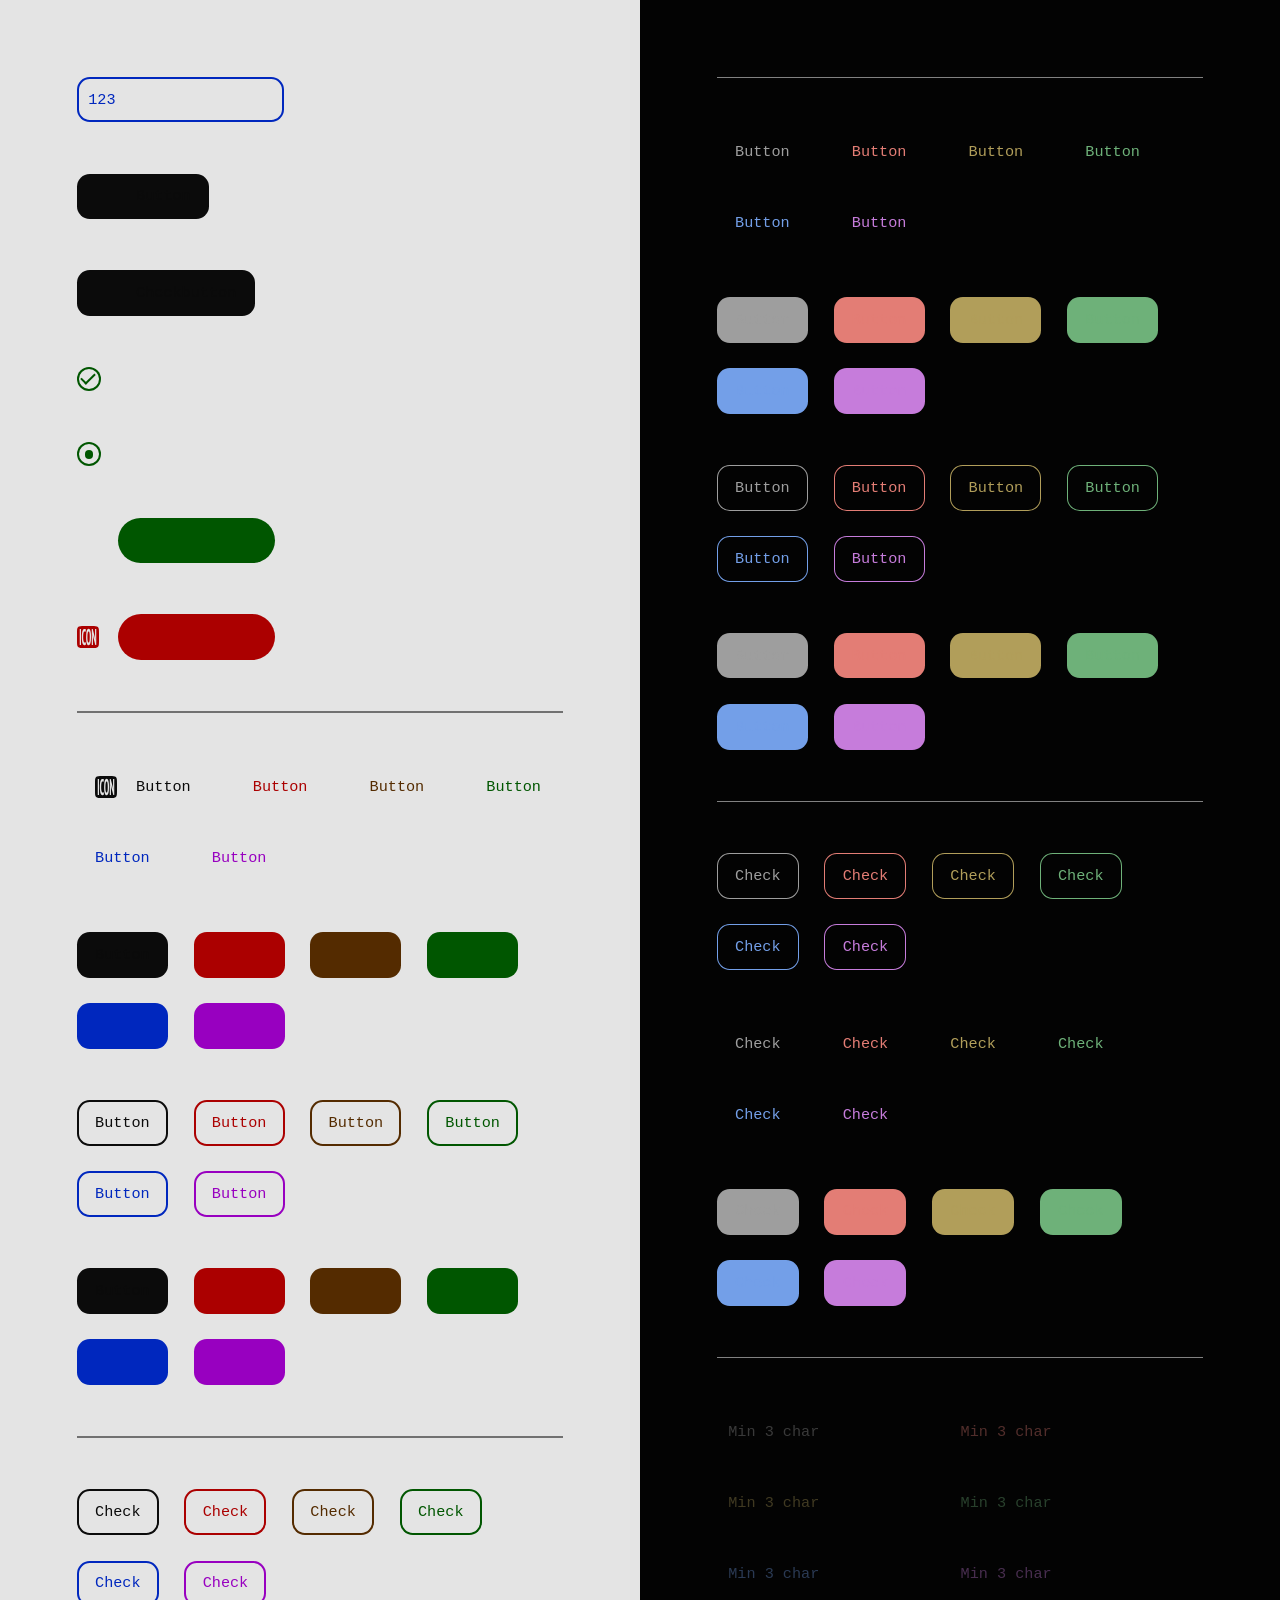
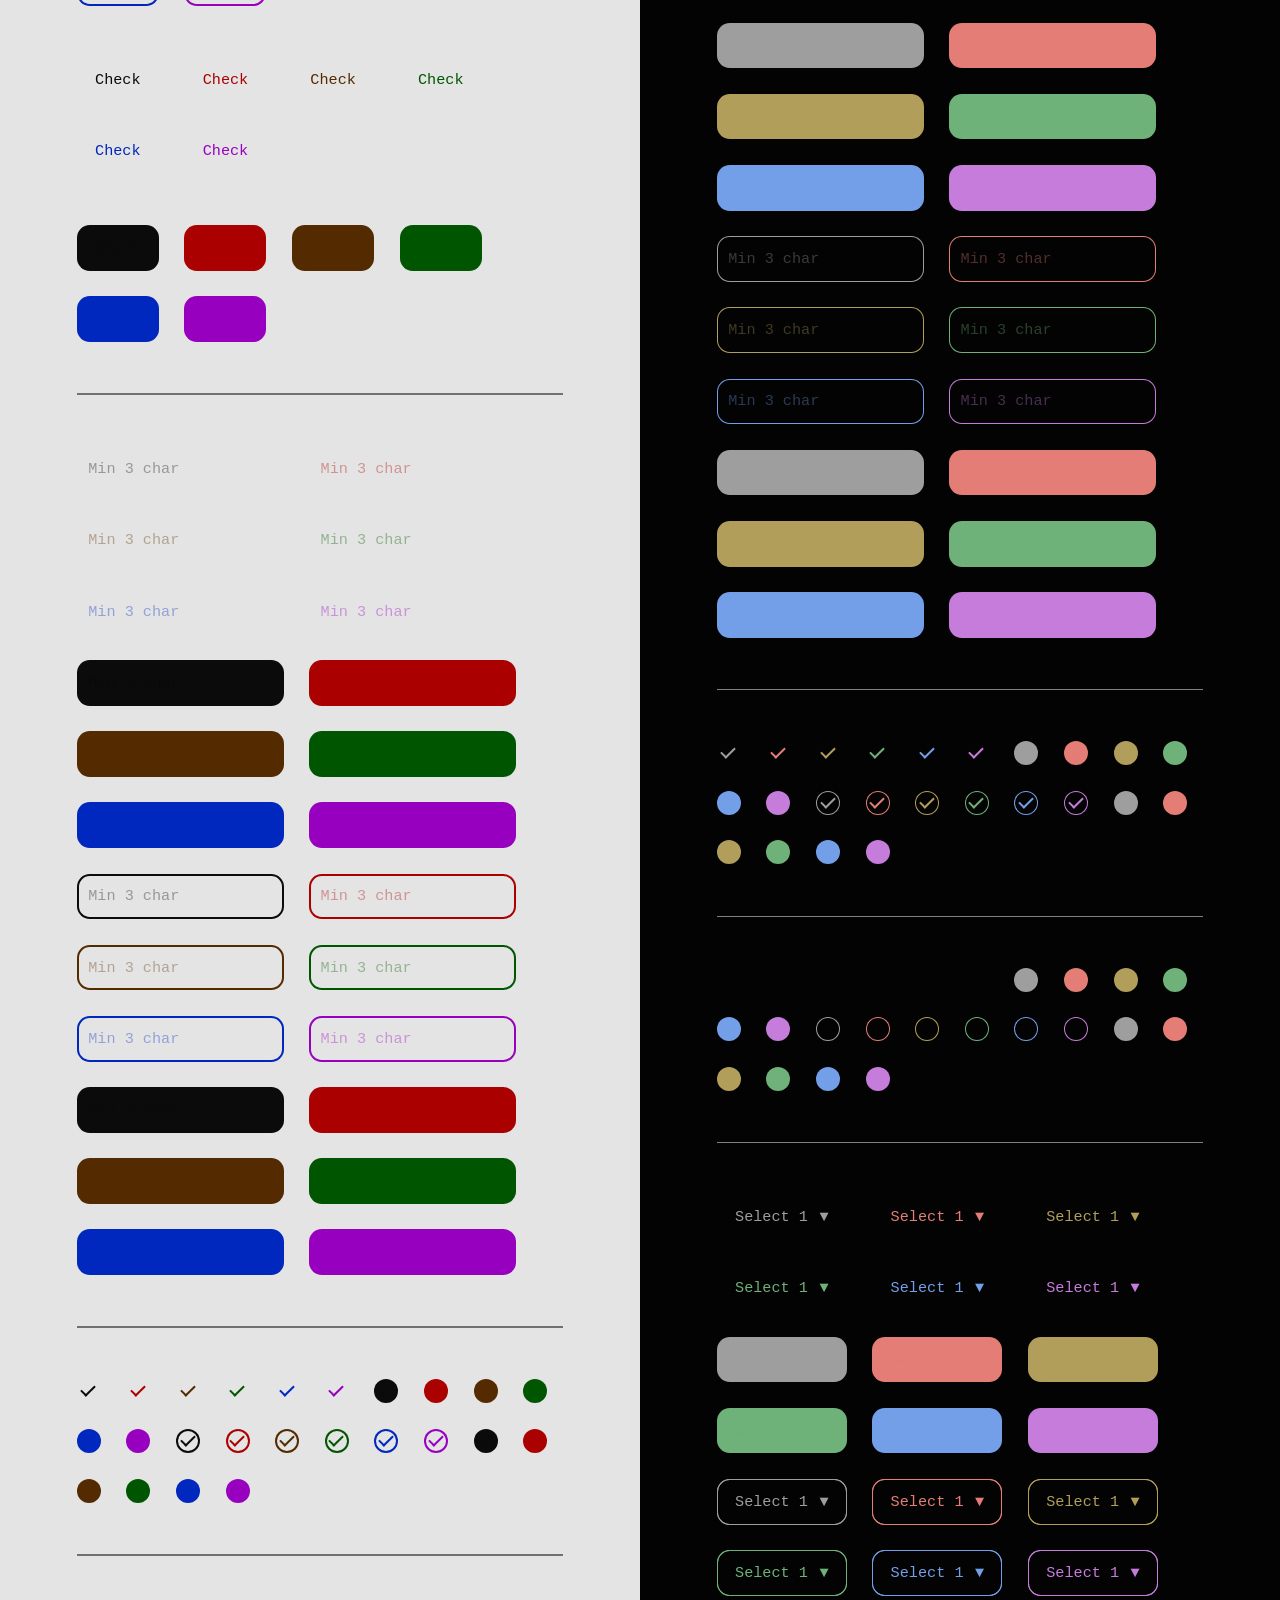
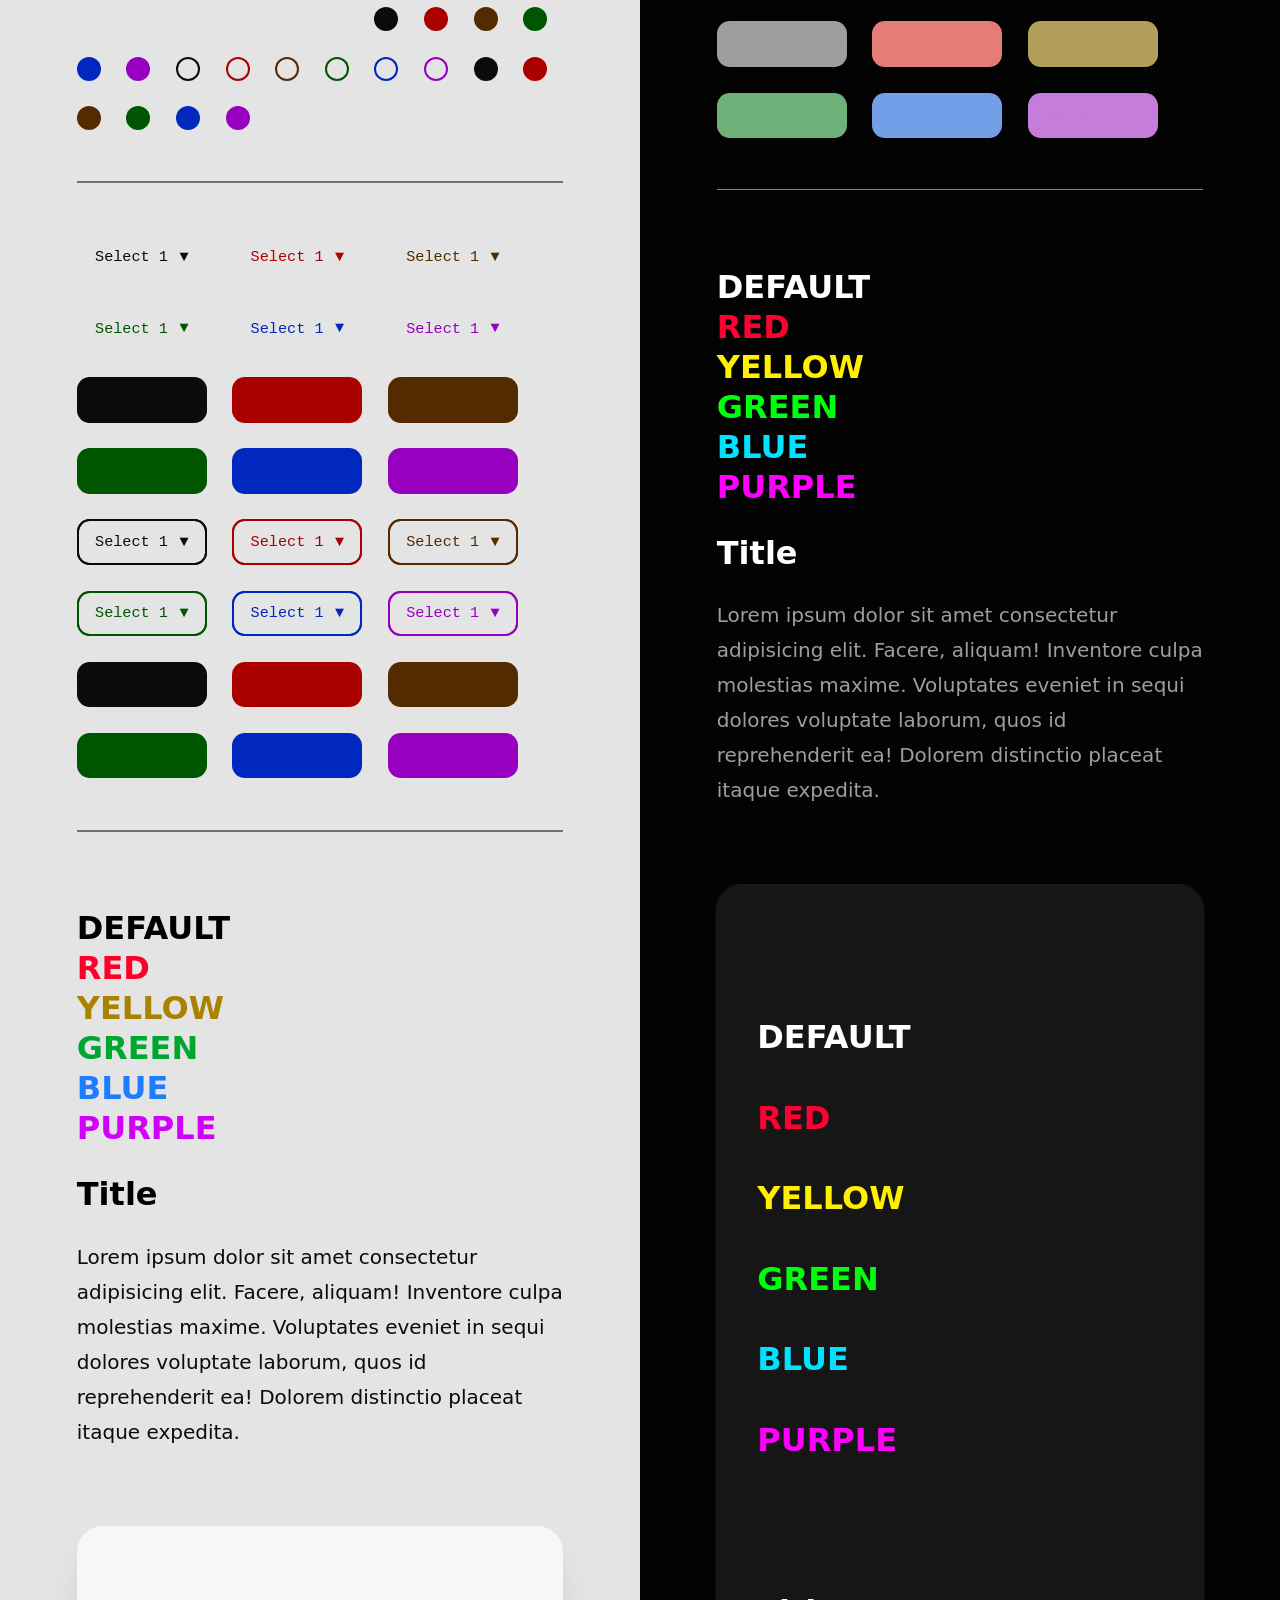
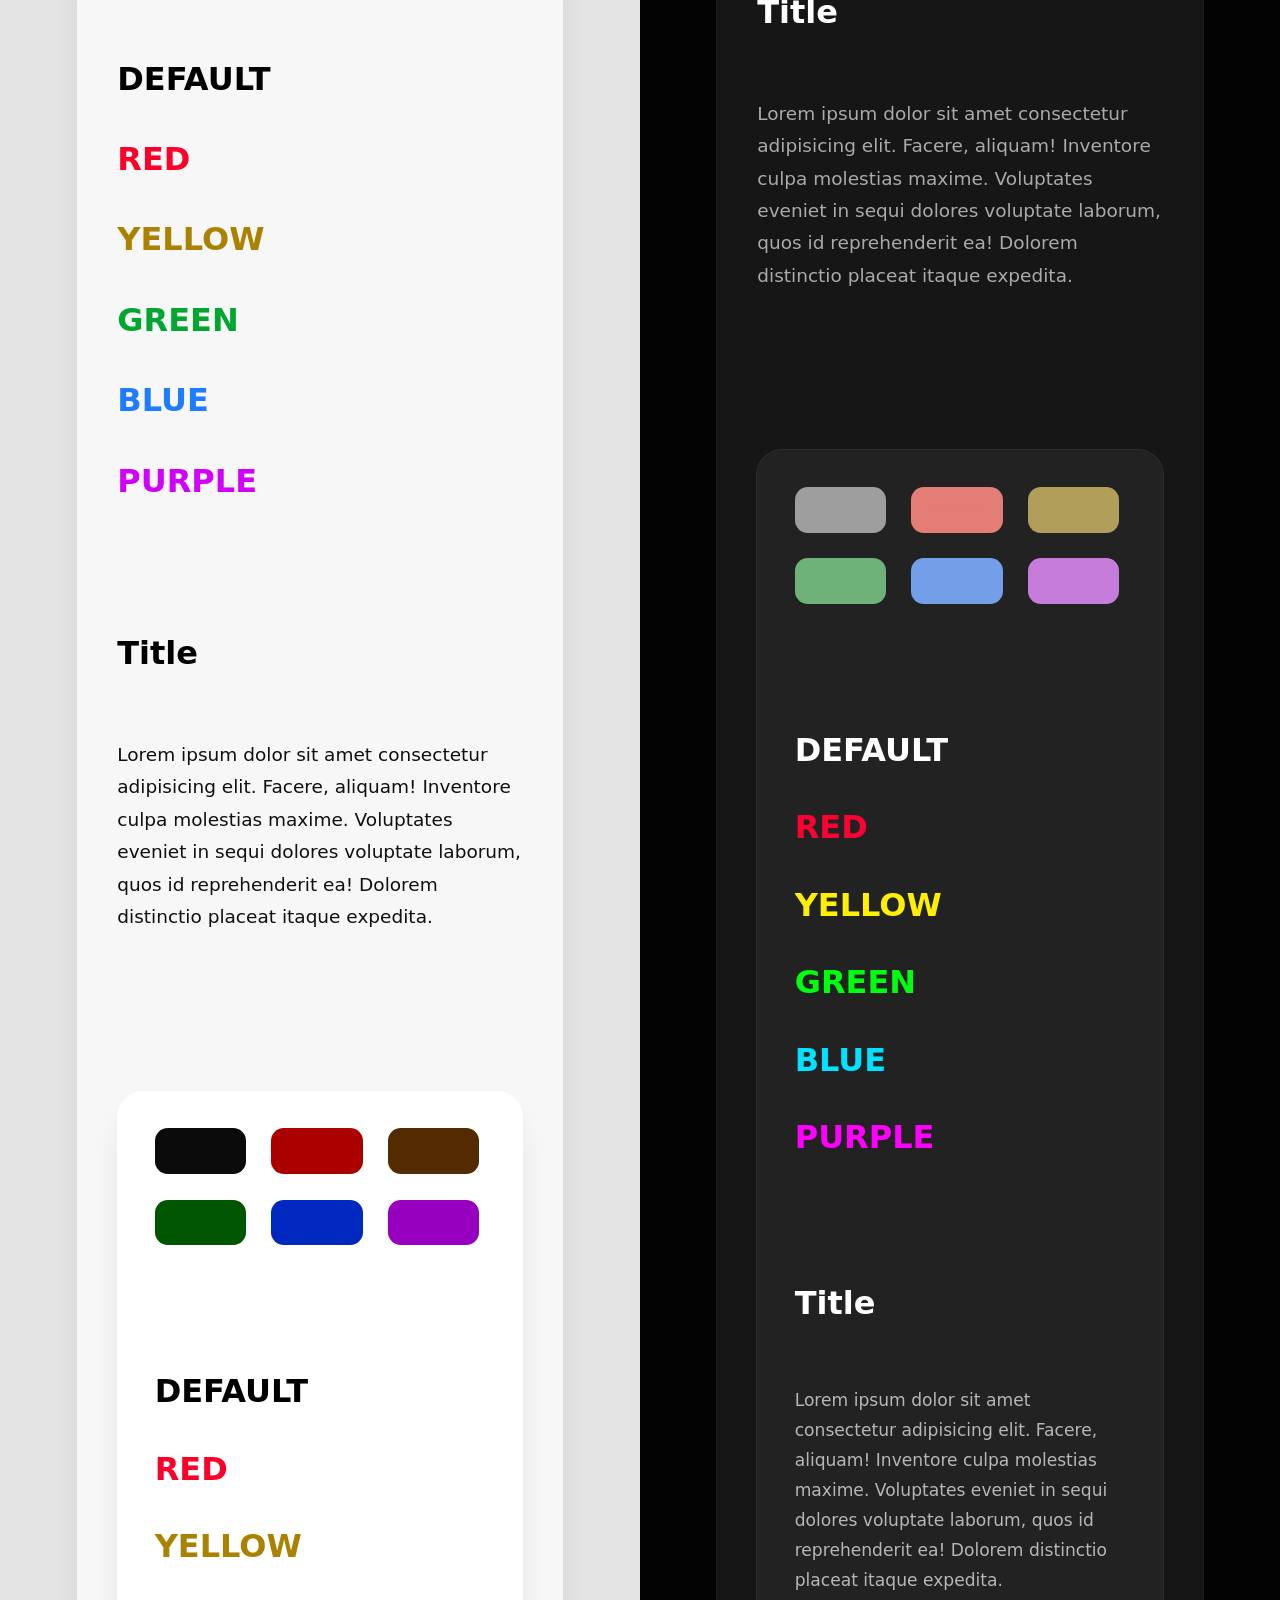
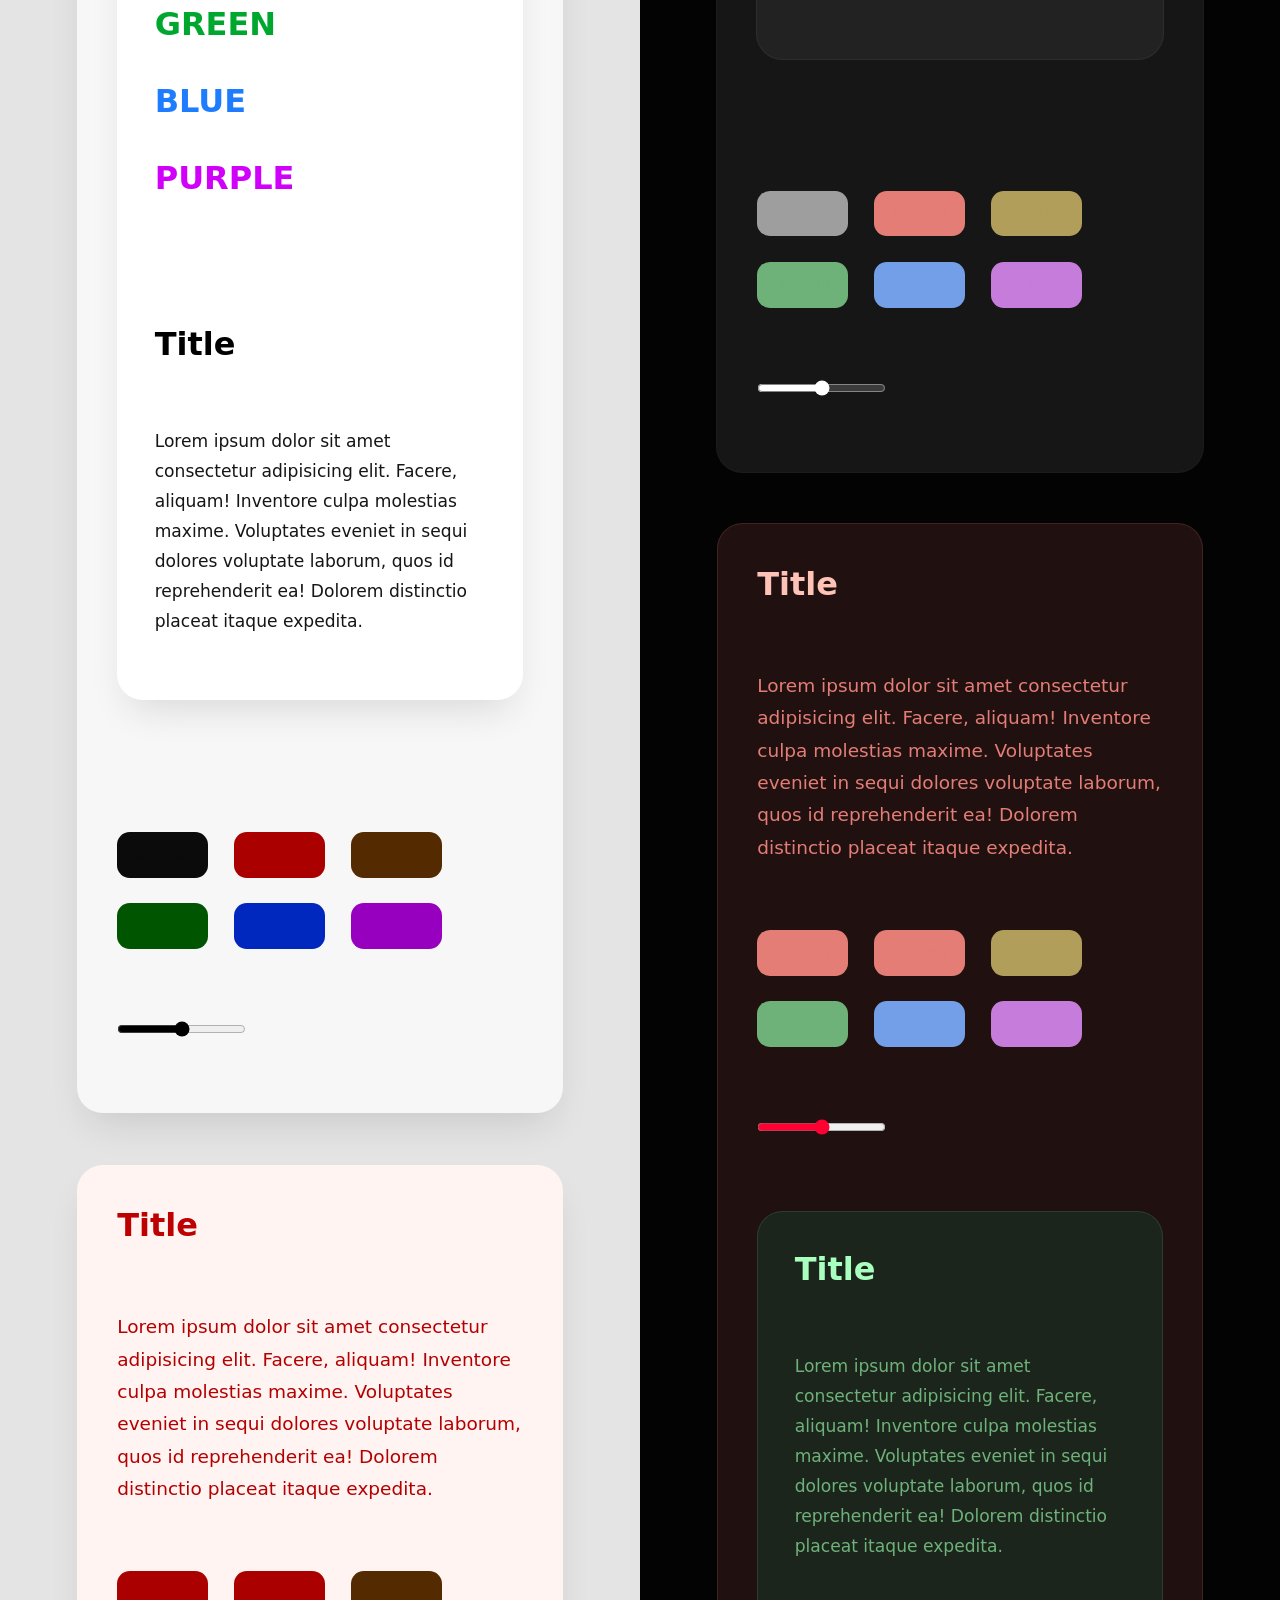
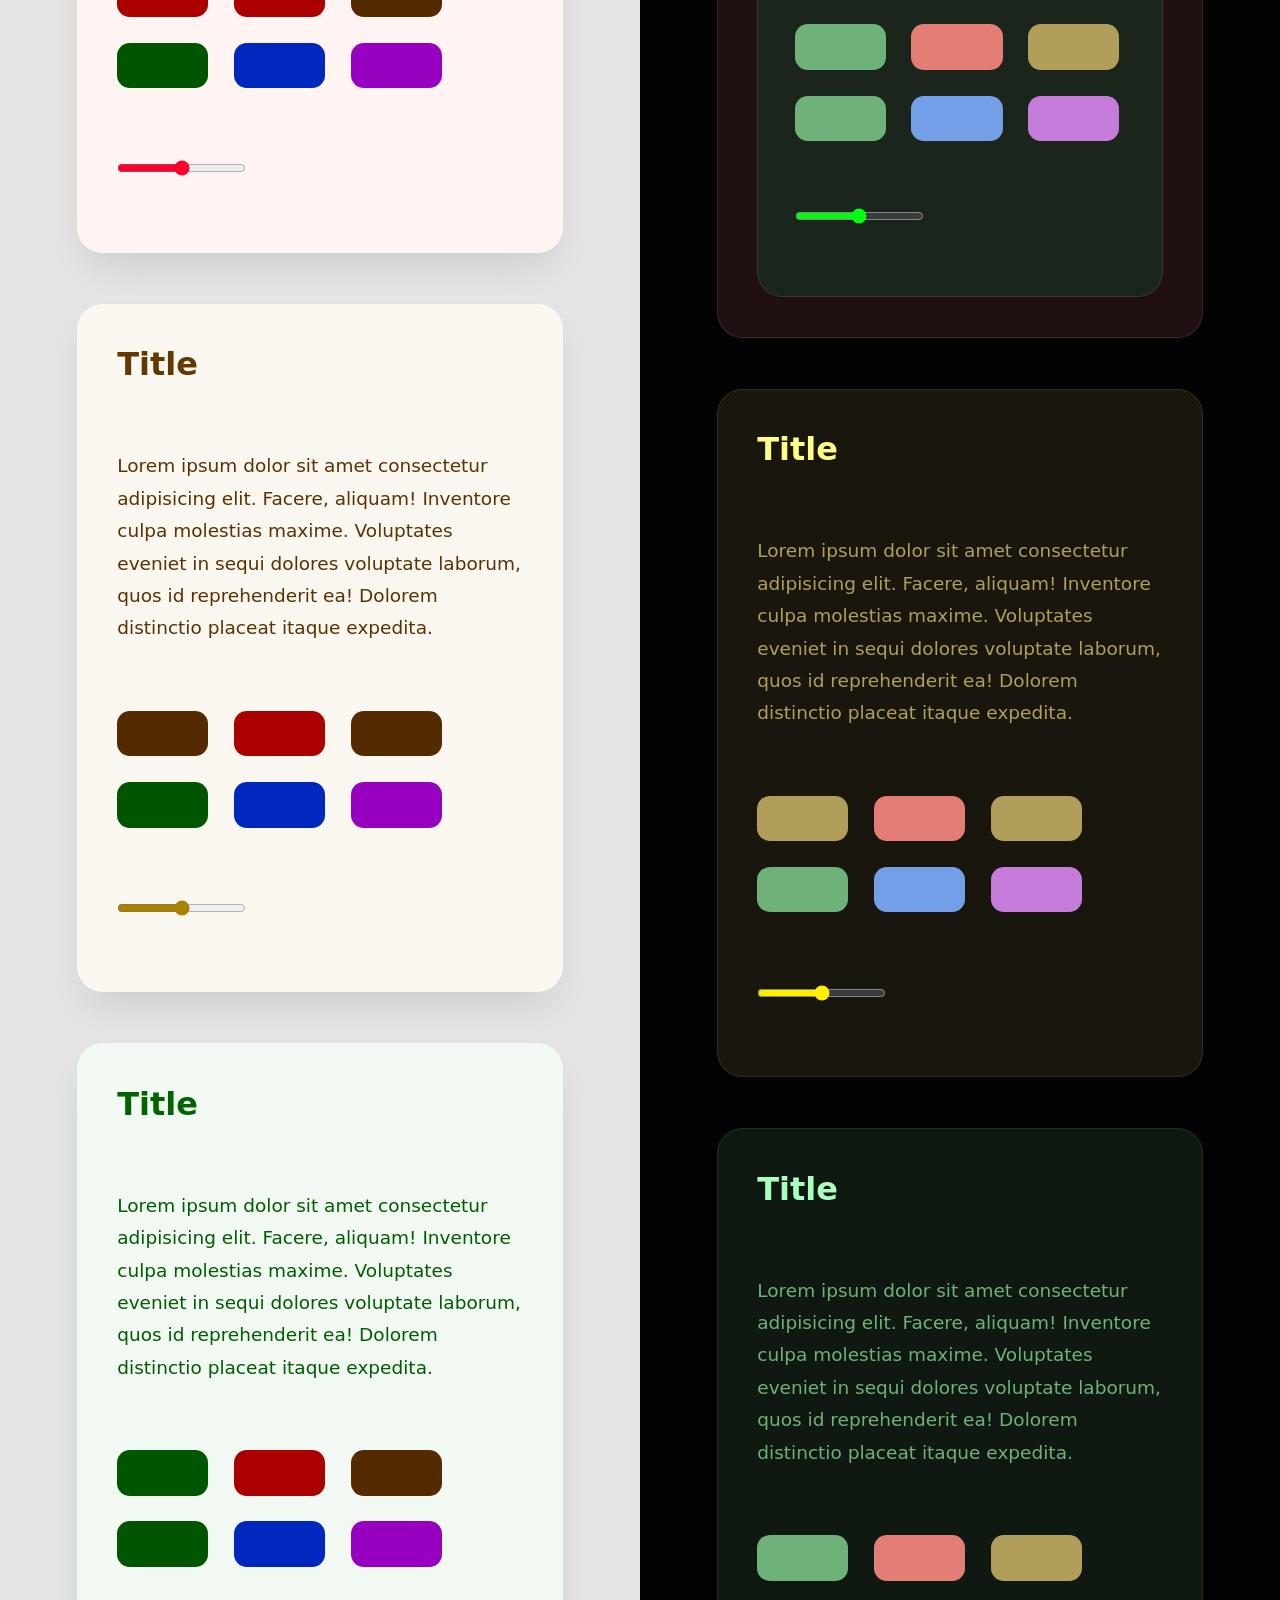
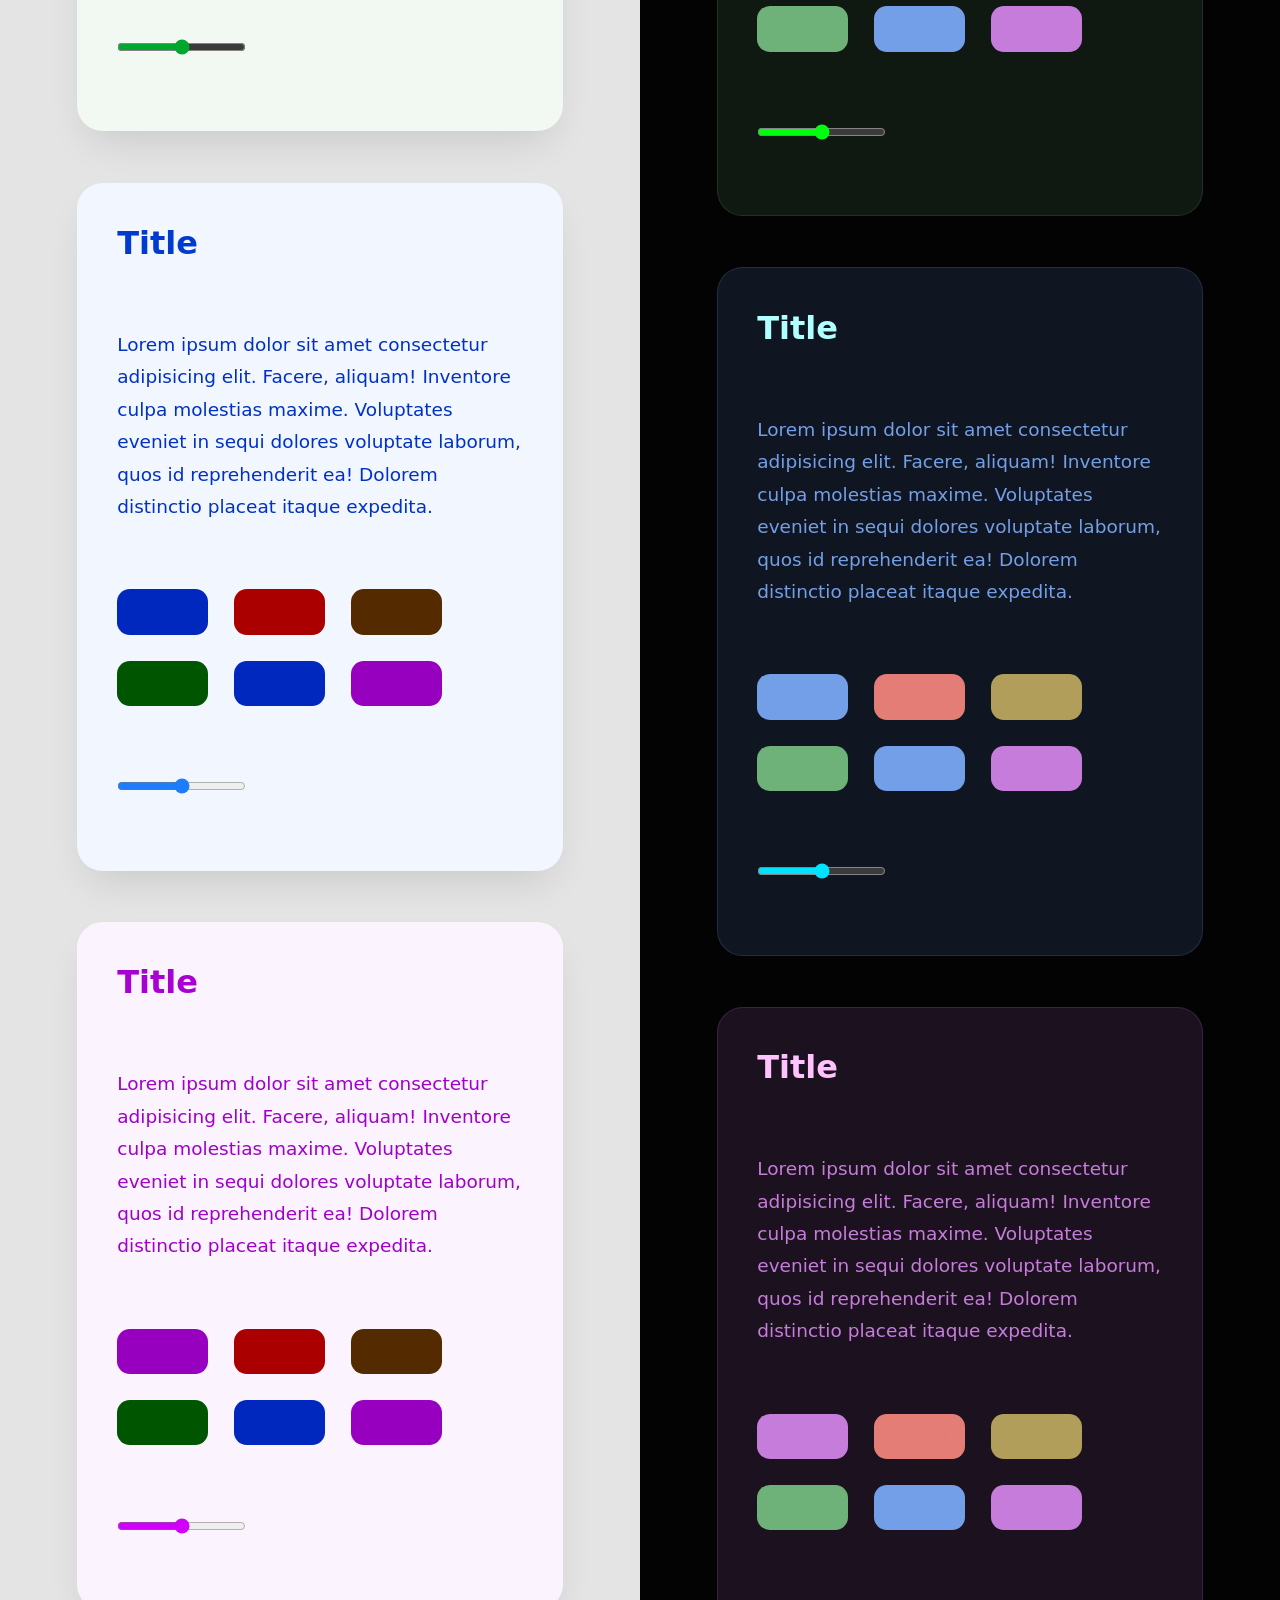
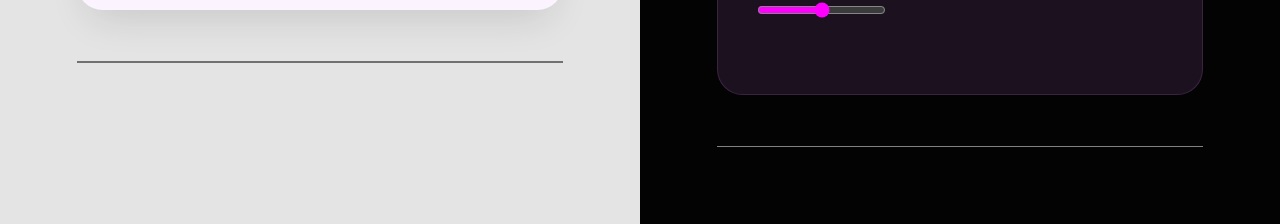
==== commit 50e2fbb0: "_" ====
--- a/index.html
+++ b/index.html
@@ -1 +1 @@
-<!DOCTYPE html><meta name="robots" content="noindex"><html class="html"><head><meta charset="utf-8"><meta name="viewport" content="width=device-width"><title>345 </title><style> * { box-sizing: border-box; } body { min-height: 100vh; display: flex; margin: 0; align-items: stretch; } html { font-family: System-ui; line-height: 1.6; } .container { padding: var(--padding-l); background-color: var(--surface-color); display: flex; flex-direction: column; flex-grow: 1; gap: 2rlh; align-items: start; } .container__item { display: flex; flex-wrap: wrap; gap: 1rlh; } h1, h2, h3, h4, h5, h6 { font-weight: var(--font-weight-title); } h3 { font-size: 2rem; line-height: 1.25; color: var(--accent-color); } h2 { margin-top: 2rlh; } hr { align-self: stretch; border: none; background-color: canvasText; height: var(--border-width); opacity: 0.5; } p { margin-block: var(--gap-m); } </style> <link rel="stylesheet" href="https://synchronizer.github.io/algo-colors/style.css"> </head><body class="body"><div class="container"><input type="text" class="control control_type_input control_variant_outline" data-color="blue" value="123"/><button class="control control_type_button control_variant_fill" ><span class="control__icon" style="mask-image: url(https://upload.wikimedia.org/wikipedia/commons/thumb/4/4f/SVG_Logo.svg/1920px-SVG_Logo.svg.png);"></span>Button</button><label class="control control_type_checkbutton" ><input type="checkbox" class="control__input"><span class="control__icon" style="mask-image: url(https://upload.wikimedia.org/wikipedia/commons/thumb/4/4f/SVG_Logo.svg/1920px-SVG_Logo.svg.png);"></span> Checkbutton </label><input type="checkbox" class="control control_type_checkbox control_variant_outline" data-color="green" checked="1"></input><input type="radio" class="control control_type_radio control_variant_outline" data-color="green" checked="1"></input><div class="control control_type_select control_shape_pill control__select-wrapper" data-color="green"><span class="control__icon" style="mask-image: url(https://upload.wikimedia.org/wikipedia/commons/thumb/4/4f/SVG_Logo.svg/1920px-SVG_Logo.svg.png);"></span><select class="control control_type_select control_shape_pill" ><option class="select__option" > Select 1 </option><option class="select__option" > Select 2 </option><option class="select__option" > Select 3 </option></select></div><div class="control control__select-wrapper" data-color="red"><span class="control__icon"></span><select name="" id="" class="control control_type_select control_shape_pill"><option value="">Select 1</option><option value="">Select 2</option><option value="">Select 3</option></select></div><hr><div class="container__item"><button class="control control_type_button control_variant_ghost"><span class="control__icon"></span>Button</button><button class="control control_type_button control_variant_ghost control_color_red" data-color="red">Button</button><button class="control control_type_button control_variant_ghost control_color_yellow" data-color="yellow">Button</button><button class="control control_type_button control_variant_ghost control_color_green" data-color="green">Button</button><button class="control control_type_button control_variant_ghost control_color_blue" data-color="blue">Button</button><button class="control control_type_button control_variant_ghost control_color_purple" data-color="purple">Button</button></div><div class="container__item"><button class="control control_type_button">Button</button><button class="control control_type_button control_color_red" data-color="red">Button</button><button class="control control_type_button control_color_yellow" data-color="yellow">Button</button><button class="control control_type_button control_color_green" data-color="green">Button</button><button class="control control_type_button control_color_blue" data-color="blue">Button</button><button class="control control_type_button control_color_purple" data-color="purple">Button</button></div><div class="container__item"><button class="control control_type_button control_variant_outline">Button</button><button class="control control_type_button control_variant_outline control_color_red" data-color="red">Button</button><button class="control control_type_button control_variant_outline control_color_yellow" data-color="yellow">Button</button><button class="control control_type_button control_variant_outline control_color_green" data-color="green">Button</button><button class="control control_type_button control_variant_outline control_color_blue" data-color="blue">Button</button><button class="control control_type_button control_variant_outline control_color_purple" data-color="purple">Button</button></div><div class="container__item"><button class="control control_type_button control_variant_fill">Button</button><button class="control control_type_button control_variant_fill control_color_red" data-color="red">Button</button><button class="control control_type_button control_variant_fill control_color_yellow" data-color="yellow">Button</button><button class="control control_type_button control_variant_fill control_color_green" data-color="green">Button</button><button class="control control_type_button control_variant_fill control_color_blue" data-color="blue">Button</button><button class="control control_type_button control_variant_fill control_color_purple" data-color="purple">Button</button></div><hr><div class="container__item"><label class="control control_type_checkbutton control_variant_outline"><input type="checkbox" class="control__input"> Check </label><label class="control control_type_checkbutton control_variant_outline control_color_red" data-color="red"><input type="checkbox" class="control__input"> Check </label><label class="control control_type_checkbutton control_variant_outline control_color_yellow" data-color="yellow"><input type="checkbox" class="control__input"> Check </label><label class="control control_type_checkbutton control_variant_outline control_color_green" data-color="green"><input type="checkbox" class="control__input"> Check </label><label class="control control_type_checkbutton control_variant_outline control_color_blue" data-color="blue"><input type="checkbox" class="control__input"> Check </label><label class="control control_type_checkbutton control_variant_outline control_color_purple" data-color="purple"><input type="checkbox" class="control__input"> Check </label></div><div class="container__item"><label class="control control_type_checkbutton control_variant_ghost"><input type="checkbox" class="control__input"> Check </label><label class="control control_type_checkbutton control_variant_ghost control_color_red" data-color="red"><input type="checkbox" class="control__input"> Check </label><label class="control control_type_checkbutton control_variant_ghost control_color_yellow" data-color="yellow"><input type="checkbox" class="control__input"> Check </label><label class="control control_type_checkbutton control_variant_ghost control_color_green" data-color="green"><input type="checkbox" class="control__input"> Check </label><label class="control control_type_checkbutton control_variant_ghost control_color_blue" data-color="blue"><input type="checkbox" class="control__input"> Check </label><label class="control control_type_checkbutton control_variant_ghost control_color_purple" data-color="purple"><input type="checkbox" class="control__input"> Check </label></div><div class="container__item"><label class="control control_type_checkbutton"><input type="checkbox" class="control__input"> Check </label><label class="control control_type_checkbutton control_color_red" data-color="red"><input type="checkbox" class="control__input"> Check </label><label class="control control_type_checkbutton control_color_yellow" data-color="yellow"><input type="checkbox" class="control__input"> Check </label><label class="control control_type_checkbutton control_color_green" data-color="green"><input type="checkbox" class="control__input"> Check </label><label class="control control_type_checkbutton control_color_blue" data-color="blue"><input type="checkbox" class="control__input"> Check </label><label class="control control_type_checkbutton control_color_purple" data-color="purple"><input type="checkbox" class="control__input"> Check </label></div><hr><div class="container__item"><input type="text" placeholder="Min 3 char" minlength="3" minlength="3" required checked class="control control_type_input control_variant_ghost"><input type="text" placeholder="Min 3 char" minlength="3" minlength="3" required checked class="control control_type_input control_variant_ghost control_color_red" data-color="red"><input type="text" placeholder="Min 3 char" minlength="3" minlength="3" required checked class="control control_type_input control_variant_ghost control_color_yellow" data-color="yellow"><input type="text" placeholder="Min 3 char" minlength="3" minlength="3" required checked class="control control_type_input control_variant_ghost control_color_green" data-color="green"><input type="text" placeholder="Min 3 char" minlength="3" minlength="3" required checked class="control control_type_input control_variant_ghost control_color_blue" data-color="blue"><input type="text" placeholder="Min 3 char" minlength="3" minlength="3" required checked class="control control_type_input control_variant_ghost control_color_purple" data-color="purple"><input type="text" placeholder="Min 3 char" minlength="3" minlength="3" required checked class="control control_type_input"><input type="text" placeholder="Min 3 char" minlength="3" minlength="3" required checked class="control control_type_input" data-color="red"><input type="text" placeholder="Min 3 char" minlength="3" minlength="3" required checked class="control control_type_input" data-color="yellow"><input type="text" placeholder="Min 3 char" minlength="3" minlength="3" required checked class="control control_type_input" data-color="green"><input type="text" placeholder="Min 3 char" minlength="3" minlength="3" required checked class="control control_type_input" data-color="blue"><input type="text" placeholder="Min 3 char" minlength="3" minlength="3" required checked class="control control_type_input" data-color="purple"><input type="text" placeholder="Min 3 char" minlength="3" minlength="3" required checked class="control control_type_input control_variant_outline"><input type="text" placeholder="Min 3 char" minlength="3" minlength="3" required checked class="control control_type_input control_variant_outline control_color_red" data-color="red"><input type="text" placeholder="Min 3 char" minlength="3" minlength="3" required checked class="control control_type_input control_variant_outline control_color_yellow" data-color="yellow"><input type="text" placeholder="Min 3 char" minlength="3" minlength="3" required checked class="control control_type_input control_variant_outline control_color_green" data-color="green"><input type="text" placeholder="Min 3 char" minlength="3" minlength="3" required checked class="control control_type_input control_variant_outline control_color_blue" data-color="blue"><input type="text" placeholder="Min 3 char" minlength="3" minlength="3" required checked class="control control_type_input control_variant_outline control_color_purple" data-color="purple"><input type="text" placeholder="Min 3 char" minlength="3" minlength="3" required checked class="control control_type_input control_variant_fill"><input type="text" placeholder="Min 3 char" minlength="3" minlength="3" required checked class="control control_type_input control_variant_fill control_color_red" data-color="red"><input type="text" placeholder="Min 3 char" minlength="3" minlength="3" required checked class="control control_type_input control_variant_fill control_color_yellow" data-color="yellow"><input type="text" placeholder="Min 3 char" minlength="3" minlength="3" required checked class="control control_type_input control_variant_fill control_color_green" data-color="green"><input type="text" placeholder="Min 3 char" minlength="3" minlength="3" required checked class="control control_type_input control_variant_fill control_color_blue" data-color="blue"><input type="text" placeholder="Min 3 char" minlength="3" minlength="3" required checked class="control control_type_input control_variant_fill control_color_purple" data-color="purple"></div><hr><div class="container__item"><input type="checkbox" checked class="control control_type_checkbox control_variant_ghost"><input type="checkbox" checked class="control control_type_checkbox control_variant_ghost control_color_red" data-color="red"><input type="checkbox" checked class="control control_type_checkbox control_variant_ghost control_color_yellow" data-color="yellow"><input type="checkbox" checked class="control control_type_checkbox control_variant_ghost control_color_green" data-color="green"><input type="checkbox" checked class="control control_type_checkbox control_variant_ghost control_color_blue" data-color="blue"><input type="checkbox" checked class="control control_type_checkbox control_variant_ghost control_color_purple" data-color="purple"><input type="checkbox" checked class="control control_type_checkbox"><input type="checkbox" checked class="control control_type_checkbox" data-color="red"><input type="checkbox" checked class="control control_type_checkbox" data-color="yellow"><input type="checkbox" checked class="control control_type_checkbox" data-color="green"><input type="checkbox" checked class="control control_type_checkbox" data-color="blue"><input type="checkbox" checked class="control control_type_checkbox" data-color="purple"><input type="checkbox" checked class="control control_type_checkbox control_variant_outline"><input type="checkbox" checked class="control control_type_checkbox control_variant_outline control_color_red" data-color="red"><input type="checkbox" checked class="control control_type_checkbox control_variant_outline control_color_yellow" data-color="yellow"><input type="checkbox" checked class="control control_type_checkbox control_variant_outline control_color_green" data-color="green"><input type="checkbox" checked class="control control_type_checkbox control_variant_outline control_color_blue" data-color="blue"><input type="checkbox" checked class="control control_type_checkbox control_variant_outline control_color_purple" data-color="purple"><input type="checkbox" checked class="control control_type_checkbox control_variant_fill"><input type="checkbox" checked class="control control_type_checkbox control_variant_fill control_color_red" data-color="red"><input type="checkbox" checked class="control control_type_checkbox control_variant_fill control_color_yellow" data-color="yellow"><input type="checkbox" checked class="control control_type_checkbox control_variant_fill control_color_green" data-color="green"><input type="checkbox" checked class="control control_type_checkbox control_variant_fill control_color_blue" data-color="blue"><input type="checkbox" checked class="control control_type_checkbox control_variant_fill control_color_purple" data-color="purple"></div><hr><div class="container__item"><input type="radio" name="radio" checked class="control control_type_radio control_variant_ghost"><input type="radio" name="radio" checked class="control control_type_radio control_variant_ghost control_color_red" data-color="red"><input type="radio" name="radio" checked class="control control_type_radio control_variant_ghost control_color_yellow" data-color="yellow"><input type="radio" name="radio" checked class="control control_type_radio control_variant_ghost control_color_green" data-color="green"><input type="radio" name="radio" checked class="control control_type_radio control_variant_ghost control_color_blue" data-color="blue"><input type="radio" name="radio" checked class="control control_type_radio control_variant_ghost control_color_purple" data-color="purple"><input type="radio" name="radio" checked class="control control_type_radio"><input type="radio" name="radio" checked class="control control_type_radio" data-color="red"><input type="radio" name="radio" checked class="control control_type_radio" data-color="yellow"><input type="radio" name="radio" checked class="control control_type_radio" data-color="green"><input type="radio" name="radio" checked class="control control_type_radio" data-color="blue"><input type="radio" name="radio" checked class="control control_type_radio" data-color="purple"><input type="radio" name="radio" checked class="control control_type_radio control_variant_outline"><input type="radio" name="radio" checked class="control control_type_radio control_variant_outline control_color_red" data-color="red"><input type="radio" name="radio" checked class="control control_type_radio control_variant_outline control_color_yellow" data-color="yellow"><input type="radio" name="radio" checked class="control control_type_radio control_variant_outline control_color_green" data-color="green"><input type="radio" name="radio" checked class="control control_type_radio control_variant_outline control_color_blue" data-color="blue"><input type="radio" name="radio" checked class="control control_type_radio control_variant_outline control_color_purple" data-color="purple"><input type="radio" name="radio" checked class="control control_type_radio control_variant_fill"><input type="radio" name="radio" checked class="control control_type_radio control_variant_fill control_color_red" data-color="red"><input type="radio" name="radio" checked class="control control_type_radio control_variant_fill control_color_yellow" data-color="yellow"><input type="radio" name="radio" checked class="control control_type_radio control_variant_fill control_color_green" data-color="green"><input type="radio" name="radio" checked class="control control_type_radio control_variant_fill control_color_blue" data-color="blue"><input type="radio" name="radio" checked class="control control_type_radio control_variant_fill control_color_purple" data-color="purple"></div><hr><div class="container__item"><div class="control control__select-wrapper control_variant_ghost"><select name="" id="" class="control control_type_select control_variant_ghost"><option value="">Select 1</option><option value="">Select 2</option><option value="">Select 3</option></select></div><div class="control control__select-wrapper control_variant_ghost" data-color="red"><select name="" id="" class="control control_type_select control_variant_ghost"><option value="">Select 1</option><option value="">Select 2</option><option value="">Select 3</option></select></div><div class="control control__select-wrapper control_variant_ghost" data-color="yellow"><select name="" id="" class="control control_type_select control_variant_ghost"><option value="">Select 1</option><option value="">Select 2</option><option value="">Select 3</option></select></div><div class="control control__select-wrapper control_variant_ghost" data-color="green"><select name="" id="" class="control control_type_select control_variant_ghost"><option value="">Select 1</option><option value="">Select 2</option><option value="">Select 3</option></select></div><div class="control control__select-wrapper control_variant_ghost" data-color="blue"><select name="" id="" class="control control_type_select control_variant_ghost"><option value="">Select 1</option><option value="">Select 2</option><option value="">Select 3</option></select></div><div class="control control__select-wrapper control_variant_ghost" data-color="purple"><select name="" id="" class="control control_type_select control_variant_ghost"><option value="">Select 1</option><option value="">Select 2</option><option value="">Select 3</option></select></div><div class="control control__select-wrapper"><select name="" id="" class="control control_type_select"><option value="">Select 1</option><option value="">Select 2</option><option value="">Select 3</option></select></div><div class="control control__select-wrapper" data-color="red"><select name="" id="" class="control control_type_select"><option value="">Select 1</option><option value="">Select 2</option><option value="">Select 3</option></select></div><div class="control control__select-wrapper" data-color="yellow"><select name="" id="" class="control control_type_select"><option value="">Select 1</option><option value="">Select 2</option><option value="">Select 3</option></select></div><div class="control control__select-wrapper" data-color="green"><select name="" id="" class="control control_type_select"><option value="">Select 1</option><option value="">Select 2</option><option value="">Select 3</option></select></div><div class="control control__select-wrapper" data-color="blue"><select name="" id="" class="control control_type_select"><option value="">Select 1</option><option value="">Select 2</option><option value="">Select 3</option></select></div><div class="control control__select-wrapper control_type_select" data-color="purple"><select name="" id="" class="control control_type_select"><option value="">Select 1</option><option value="">Select 2</option><option value="">Select 3</option></select></div><div class="control control__select-wrapper control_variant_outline"><select name="" id="" class="control control_type_select control_variant_outline"><option value="">Select 1</option><option value="">Select 2</option><option value="">Select 3</option></select></div><div class="control control__select-wrapper control_variant_outline" data-color="red"><select name="" id="" class="control control_type_select control_variant_outline"><option value="">Select 1</option><option value="">Select 2</option><option value="">Select 3</option></select></div><div class="control control__select-wrapper control_variant_outline" data-color="yellow"><select name="" id="" class="control control_type_select control_variant_outline"><option value="">Select 1</option><option value="">Select 2</option><option value="">Select 3</option></select></div><div class="control control__select-wrapper control_variant_outline" data-color="green"><select name="" id="" class="control control_type_select control_variant_outline"><option value="">Select 1</option><option value="">Select 2</option><option value="">Select 3</option></select></div><div class="control control__select-wrapper control_variant_outline" data-color="blue"><select name="" id="" class="control control_type_select control_variant_outline"><option value="">Select 1</option><option value="">Select 2</option><option value="">Select 3</option></select></div><div class="control control__select-wrapper control_variant_outline" data-color="purple"><select name="" id="" class="control control_type_select control_variant_outline"><option value="">Select 1</option><option value="">Select 2</option><option value="">Select 3</option></select></div><div class="control control__select-wrapper control_variant_fill"><select name="" id="" class="control control_type_select control_variant_fill"><option value="">Select 1</option><option value="">Select 2</option><option value="">Select 3</option></select></div><div class="control control__select-wrapper control_variant_fill" data-color="red"><select name="" id="" class="control control_type_select control_variant_fill"><option value="">Select 1</option><option value="">Select 2</option><option value="">Select 3</option></select></div><div class="control control__select-wrapper control_variant_fill" data-color="yellow"><select name="" id="" class="control control_type_select control_variant_fill"><option value="">Select 1</option><option value="">Select 2</option><option value="">Select 3</option></select></div><div class="control control__select-wrapper control_variant_fill" data-color="green"><select name="" id="" class="control control_type_select control_variant_fill"><option value="">Select 1</option><option value="">Select 2</option><option value="">Select 3</option></select></div><div class="control control__select-wrapper control_variant_fill" data-color="blue"><select name="" id="" class="control control_type_select control_variant_fill"><option value="">Select 1</option><option value="">Select 2</option><option value="">Select 3</option></select></div><div class="control control__select-wrapper control_variant_fill" data-color="purple"><select name="" id="" class="control control_type_select control_variant_fill"><option value="">Select 1</option><option value="">Select 2</option><option value="">Select 3</option></select></div></div><hr><div><p><h3>DEFAULT</h3><h3 data-color="red">RED</h3><h3 data-color="yellow">YELLOW</h3><h3 data-color="green">GREEN</h3><h3 data-color="blue">BLUE</h3><h3 data-color="purple">PURPLE</h3></p><h3 class="surface__title">Title</h3><p> Lorem ipsum dolor sit amet consectetur adipisicing elit. Facere, aliquam! Inventore culpa molestias maxime. Voluptates eveniet in sequi dolores voluptate laborum, quos id reprehenderit ea! Dolorem distinctio placeat itaque expedita. </p></div><div class="surface" data-layer="1"><p><h3>DEFAULT</h3><h3 data-color="red">RED</h3><h3 data-color="yellow">YELLOW</h3><h3 data-color="green">GREEN</h3><h3 data-color="blue">BLUE</h3><h3 data-color="purple">PURPLE</h3></p><h3 class="surface__title">Title</h3><p> Lorem ipsum dolor sit amet consectetur adipisicing elit. Facere, aliquam! Inventore culpa molestias maxime. Voluptates eveniet in sequi dolores voluptate laborum, quos id reprehenderit ea! Dolorem distinctio placeat itaque expedita. </p><p><div class="surface" data-layer="2"><div class="container__item"><button class="control control_type_button control_color_default">Button</button><button class="control control_type_button control_color_red" data-color="red">Button</button><button class="control control_type_button control_color_yellow" data-color="yellow">Button</button><button class="control control_type_button control_color_green" data-color="green">Button</button><button class="control control_type_button control_color_blue" data-color="blue">Button</button><button class="control control_type_button control_color_purple" data-color="purple">Button</button></div><p><h3>DEFAULT</h3><h3 data-color="red">RED</h3><h3 data-color="yellow">YELLOW</h3><h3 data-color="green">GREEN</h3><h3 data-color="blue">BLUE</h3><h3 data-color="purple">PURPLE</h3></p><h3 class="surface__title">Title</h3><p> Lorem ipsum dolor sit amet consectetur adipisicing elit. Facere, aliquam! Inventore culpa molestias maxime. Voluptates eveniet in sequi dolores voluptate laborum, quos id reprehenderit ea! Dolorem distinctio placeat itaque expedita. </p></div></p><div class="container__item"><button class="control control_type_button control_color_default">Button</button><button class="control control_type_button control_color_red" data-color="red">Button</button><button class="control control_type_button control_color_yellow" data-color="yellow">Button</button><button class="control control_type_button control_color_green" data-color="green">Button</button><button class="control control_type_button control_color_blue" data-color="blue">Button</button><button class="control control_type_button control_color_purple" data-color="purple">Button</button></div><p><input type="range" name="" id=""></p></div><div class="surface" data-layer="1" data-color="red"><h3 class="surface__title">Title</h3><p> Lorem ipsum dolor sit amet consectetur adipisicing elit. Facere, aliquam! Inventore culpa molestias maxime. Voluptates eveniet in sequi dolores voluptate laborum, quos id reprehenderit ea! Dolorem distinctio placeat itaque expedita. </p><div class="container__item"><button class="control control_type_button control_color_default">Button</button><button class="control control_type_button control_color_red" data-color="red">Button</button><button class="control control_type_button control_color_yellow" data-color="yellow">Button</button><button class="control control_type_button control_color_green" data-color="green">Button</button><button class="control control_type_button control_color_blue" data-color="blue">Button</button><button class="control control_type_button control_color_purple" data-color="purple">Button</button></div><p><input type="range" name="" id=""></p></div><div class="surface" data-layer="1" data-color="yellow"><h3 class="surface__title">Title</h3><p> Lorem ipsum dolor sit amet consectetur adipisicing elit. Facere, aliquam! Inventore culpa molestias maxime. Voluptates eveniet in sequi dolores voluptate laborum, quos id reprehenderit ea! Dolorem distinctio placeat itaque expedita. </p><div class="container__item"><button class="control control_type_button control_color_default">Button</button><button class="control control_type_button control_color_red" data-color="red">Button</button><button class="control control_type_button control_color_yellow" data-color="yellow">Button</button><button class="control control_type_button control_color_green" data-color="green">Button</button><button class="control control_type_button control_color_blue" data-color="blue">Button</button><button class="control control_type_button control_color_purple" data-color="purple">Button</button></div><p><input type="range" name="" id=""></p></div><div class="surface" data-layer="1" data-color="green"><h3 class="surface__title">Title</h3><p> Lorem ipsum dolor sit amet consectetur adipisicing elit. Facere, aliquam! Inventore culpa molestias maxime. Voluptates eveniet in sequi dolores voluptate laborum, quos id reprehenderit ea! Dolorem distinctio placeat itaque expedita. </p><div class="container__item"><button class="control control_type_button control_color_default">Button</button><button class="control control_type_button control_color_red" data-color="red">Button</button><button class="control control_type_button control_color_yellow" data-color="yellow">Button</button><button class="control control_type_button control_color_green" data-color="green">Button</button><button class="control control_type_button control_color_blue" data-color="blue">Button</button><button class="control control_type_button control_color_purple" data-color="purple">Button</button></div><p><input type="range" name="" id=""></p></div><div class="surface" data-layer="1" data-color="blue"><h3 class="surface__title">Title</h3><p> Lorem ipsum dolor sit amet consectetur adipisicing elit. Facere, aliquam! Inventore culpa molestias maxime. Voluptates eveniet in sequi dolores voluptate laborum, quos id reprehenderit ea! Dolorem distinctio placeat itaque expedita. </p><div class="container__item"><button class="control control_type_button control_color_default">Button</button><button class="control control_type_button control_color_red" data-color="red">Button</button><button class="control control_type_button control_color_yellow" data-color="yellow">Button</button><button class="control control_type_button control_color_green" data-color="green">Button</button><button class="control control_type_button control_color_blue" data-color="blue">Button</button><button class="control control_type_button control_color_purple" data-color="purple">Button</button></div><p><input type="range" name="" id=""></p></div><div class="surface" data-layer="1" data-color="purple"><h3 class="surface__title">Title</h3><p> Lorem ipsum dolor sit amet consectetur adipisicing elit. Facere, aliquam! Inventore culpa molestias maxime. Voluptates eveniet in sequi dolores voluptate laborum, quos id reprehenderit ea! Dolorem distinctio placeat itaque expedita. </p><div class="container__item"><button class="control control_type_button control_color_default">Button</button><button class="control control_type_button control_color_red" data-color="red">Button</button><button class="control control_type_button control_color_yellow" data-color="yellow">Button</button><button class="control control_type_button control_color_green" data-color="green">Button</button><button class="control control_type_button control_color_blue" data-color="blue">Button</button><button class="control control_type_button control_color_purple" data-color="purple">Button</button></div><p><input type="range" name="" id=""></p></div><hr></div><div class="container" data-color-scheme="dark"><hr><div class="container__item"><button class="control control_type_button control_variant_ghost">Button</button><button class="control control_type_button control_variant_ghost control_color_red" data-color="red">Button</button><button class="control control_type_button control_variant_ghost control_color_yellow" data-color="yellow">Button</button><button class="control control_type_button control_variant_ghost control_color_green" data-color="green">Button</button><button class="control control_type_button control_variant_ghost control_color_blue" data-color="blue">Button</button><button class="control control_type_button control_variant_ghost control_color_purple" data-color="purple">Button</button></div><div class="container__item"><button class="control control_type_button">Button</button><button class="control control_type_button control_color_red" data-color="red">Button</button><button class="control control_type_button control_color_yellow" data-color="yellow">Button</button><button class="control control_type_button control_color_green" data-color="green">Button</button><button class="control control_type_button control_color_blue" data-color="blue">Button</button><button class="control control_type_button control_color_purple" data-color="purple">Button</button></div><div class="container__item"><button class="control control_type_button control_variant_outline">Button</button><button class="control control_type_button control_variant_outline control_color_red" data-color="red">Button</button><button class="control control_type_button control_variant_outline control_color_yellow" data-color="yellow">Button</button><button class="control control_type_button control_variant_outline control_color_green" data-color="green">Button</button><button class="control control_type_button control_variant_outline control_color_blue" data-color="blue">Button</button><button class="control control_type_button control_variant_outline control_color_purple" data-color="purple">Button</button></div><div class="container__item"><button class="control control_type_button control_variant_fill">Button</button><button class="control control_type_button control_variant_fill control_color_red" data-color="red">Button</button><button class="control control_type_button control_variant_fill control_color_yellow" data-color="yellow">Button</button><button class="control control_type_button control_variant_fill control_color_green" data-color="green">Button</button><button class="control control_type_button control_variant_fill control_color_blue" data-color="blue">Button</button><button class="control control_type_button control_variant_fill control_color_purple" data-color="purple">Button</button></div><hr><div class="container__item"><label class="control control_type_checkbutton control_variant_outline"><input type="checkbox" class="control__input"> Check </label><label class="control control_type_checkbutton control_variant_outline control_color_red" data-color="red"><input type="checkbox" class="control__input"> Check </label><label class="control control_type_checkbutton control_variant_outline control_color_yellow" data-color="yellow"><input type="checkbox" class="control__input"> Check </label><label class="control control_type_checkbutton control_variant_outline control_color_green" data-color="green"><input type="checkbox" class="control__input"> Check </label><label class="control control_type_checkbutton control_variant_outline control_color_blue" data-color="blue"><input type="checkbox" class="control__input"> Check </label><label class="control control_type_checkbutton control_variant_outline control_color_purple" data-color="purple"><input type="checkbox" class="control__input"> Check </label></div><div class="container__item"><label class="control control_type_checkbutton control_variant_ghost"><input type="checkbox" class="control__input"> Check </label><label class="control control_type_checkbutton control_variant_ghost control_color_red" data-color="red"><input type="checkbox" class="control__input"> Check </label><label class="control control_type_checkbutton control_variant_ghost control_color_yellow" data-color="yellow"><input type="checkbox" class="control__input"> Check </label><label class="control control_type_checkbutton control_variant_ghost control_color_green" data-color="green"><input type="checkbox" class="control__input"> Check </label><label class="control control_type_checkbutton control_variant_ghost control_color_blue" data-color="blue"><input type="checkbox" class="control__input"> Check </label><label class="control control_type_checkbutton control_variant_ghost control_color_purple" data-color="purple"><input type="checkbox" class="control__input"> Check </label></div><div class="container__item"><label class="control control_type_checkbutton"><input type="checkbox" class="control__input"> Check </label><label class="control control_type_checkbutton control_color_red" data-color="red"><input type="checkbox" class="control__input"> Check </label><label class="control control_type_checkbutton control_color_yellow" data-color="yellow"><input type="checkbox" class="control__input"> Check </label><label class="control control_type_checkbutton control_color_green" data-color="green"><input type="checkbox" class="control__input"> Check </label><label class="control control_type_checkbutton control_color_blue" data-color="blue"><input type="checkbox" class="control__input"> Check </label><label class="control control_type_checkbutton control_color_purple" data-color="purple"><input type="checkbox" class="control__input"> Check </label></div><hr><div class="container__item"><input type="text" placeholder="Min 3 char" minlength="3" minlength="3" required checked class="control control_type_input control_variant_ghost"><input type="text" placeholder="Min 3 char" minlength="3" minlength="3" required checked class="control control_type_input control_variant_ghost control_color_red" data-color="red"><input type="text" placeholder="Min 3 char" minlength="3" minlength="3" required checked class="control control_type_input control_variant_ghost control_color_yellow" data-color="yellow"><input type="text" placeholder="Min 3 char" minlength="3" minlength="3" required checked class="control control_type_input control_variant_ghost control_color_green" data-color="green"><input type="text" placeholder="Min 3 char" minlength="3" minlength="3" required checked class="control control_type_input control_variant_ghost control_color_blue" data-color="blue"><input type="text" placeholder="Min 3 char" minlength="3" minlength="3" required checked class="control control_type_input control_variant_ghost control_color_purple" data-color="purple"><input type="text" placeholder="Min 3 char" minlength="3" minlength="3" required checked class="control control_type_input"><input type="text" placeholder="Min 3 char" minlength="3" minlength="3" required checked class="control control_type_input" data-color="red"><input type="text" placeholder="Min 3 char" minlength="3" minlength="3" required checked class="control control_type_input" data-color="yellow"><input type="text" placeholder="Min 3 char" minlength="3" minlength="3" required checked class="control control_type_input" data-color="green"><input type="text" placeholder="Min 3 char" minlength="3" minlength="3" required checked class="control control_type_input" data-color="blue"><input type="text" placeholder="Min 3 char" minlength="3" minlength="3" required checked class="control control_type_input" data-color="purple"><input type="text" placeholder="Min 3 char" minlength="3" minlength="3" required checked class="control control_type_input control_variant_outline"><input type="text" placeholder="Min 3 char" minlength="3" minlength="3" required checked class="control control_type_input control_variant_outline control_color_red" data-color="red"><input type="text" placeholder="Min 3 char" minlength="3" minlength="3" required checked class="control control_type_input control_variant_outline control_color_yellow" data-color="yellow"><input type="text" placeholder="Min 3 char" minlength="3" minlength="3" required checked class="control control_type_input control_variant_outline control_color_green" data-color="green"><input type="text" placeholder="Min 3 char" minlength="3" minlength="3" required checked class="control control_type_input control_variant_outline control_color_blue" data-color="blue"><input type="text" placeholder="Min 3 char" minlength="3" minlength="3" required checked class="control control_type_input control_variant_outline control_color_purple" data-color="purple"><input type="text" placeholder="Min 3 char" minlength="3" minlength="3" required checked class="control control_type_input control_variant_fill"><input type="text" placeholder="Min 3 char" minlength="3" minlength="3" required checked class="control control_type_input control_variant_fill control_color_red" data-color="red"><input type="text" placeholder="Min 3 char" minlength="3" minlength="3" required checked class="control control_type_input control_variant_fill control_color_yellow" data-color="yellow"><input type="text" placeholder="Min 3 char" minlength="3" minlength="3" required checked class="control control_type_input control_variant_fill control_color_green" data-color="green"><input type="text" placeholder="Min 3 char" minlength="3" minlength="3" required checked class="control control_type_input control_variant_fill control_color_blue" data-color="blue"><input type="text" placeholder="Min 3 char" minlength="3" minlength="3" required checked class="control control_type_input control_variant_fill control_color_purple" data-color="purple"></div><hr><div class="container__item"><input type="checkbox" checked class="control control_type_checkbox control_variant_ghost"><input type="checkbox" checked class="control control_type_checkbox control_variant_ghost control_color_red" data-color="red"><input type="checkbox" checked class="control control_type_checkbox control_variant_ghost control_color_yellow" data-color="yellow"><input type="checkbox" checked class="control control_type_checkbox control_variant_ghost control_color_green" data-color="green"><input type="checkbox" checked class="control control_type_checkbox control_variant_ghost control_color_blue" data-color="blue"><input type="checkbox" checked class="control control_type_checkbox control_variant_ghost control_color_purple" data-color="purple"><input type="checkbox" checked class="control control_type_checkbox"><input type="checkbox" checked class="control control_type_checkbox" data-color="red"><input type="checkbox" checked class="control control_type_checkbox" data-color="yellow"><input type="checkbox" checked class="control control_type_checkbox" data-color="green"><input type="checkbox" checked class="control control_type_checkbox" data-color="blue"><input type="checkbox" checked class="control control_type_checkbox" data-color="purple"><input type="checkbox" checked class="control control_type_checkbox control_variant_outline"><input type="checkbox" checked class="control control_type_checkbox control_variant_outline control_color_red" data-color="red"><input type="checkbox" checked class="control control_type_checkbox control_variant_outline control_color_yellow" data-color="yellow"><input type="checkbox" checked class="control control_type_checkbox control_variant_outline control_color_green" data-color="green"><input type="checkbox" checked class="control control_type_checkbox control_variant_outline control_color_blue" data-color="blue"><input type="checkbox" checked class="control control_type_checkbox control_variant_outline control_color_purple" data-color="purple"><input type="checkbox" checked class="control control_type_checkbox control_variant_fill"><input type="checkbox" checked class="control control_type_checkbox control_variant_fill control_color_red" data-color="red"><input type="checkbox" checked class="control control_type_checkbox control_variant_fill control_color_yellow" data-color="yellow"><input type="checkbox" checked class="control control_type_checkbox control_variant_fill control_color_green" data-color="green"><input type="checkbox" checked class="control control_type_checkbox control_variant_fill control_color_blue" data-color="blue"><input type="checkbox" checked class="control control_type_checkbox control_variant_fill control_color_purple" data-color="purple"></div><hr><div class="container__item"><input type="radio" name="radio" checked class="control control_type_radio control_variant_ghost"><input type="radio" name="radio" checked class="control control_type_radio control_variant_ghost control_color_red" data-color="red"><input type="radio" name="radio" checked class="control control_type_radio control_variant_ghost control_color_yellow" data-color="yellow"><input type="radio" name="radio" checked class="control control_type_radio control_variant_ghost control_color_green" data-color="green"><input type="radio" name="radio" checked class="control control_type_radio control_variant_ghost control_color_blue" data-color="blue"><input type="radio" name="radio" checked class="control control_type_radio control_variant_ghost control_color_purple" data-color="purple"><input type="radio" name="radio" checked class="control control_type_radio"><input type="radio" name="radio" checked class="control control_type_radio" data-color="red"><input type="radio" name="radio" checked class="control control_type_radio" data-color="yellow"><input type="radio" name="radio" checked class="control control_type_radio" data-color="green"><input type="radio" name="radio" checked class="control control_type_radio" data-color="blue"><input type="radio" name="radio" checked class="control control_type_radio" data-color="purple"><input type="radio" name="radio" checked class="control control_type_radio control_variant_outline"><input type="radio" name="radio" checked class="control control_type_radio control_variant_outline control_color_red" data-color="red"><input type="radio" name="radio" checked class="control control_type_radio control_variant_outline control_color_yellow" data-color="yellow"><input type="radio" name="radio" checked class="control control_type_radio control_variant_outline control_color_green" data-color="green"><input type="radio" name="radio" checked class="control control_type_radio control_variant_outline control_color_blue" data-color="blue"><input type="radio" name="radio" checked class="control control_type_radio control_variant_outline control_color_purple" data-color="purple"><input type="radio" name="radio" checked class="control control_type_radio control_variant_fill"><input type="radio" name="radio" checked class="control control_type_radio control_variant_fill control_color_red" data-color="red"><input type="radio" name="radio" checked class="control control_type_radio control_variant_fill control_color_yellow" data-color="yellow"><input type="radio" name="radio" checked class="control control_type_radio control_variant_fill control_color_green" data-color="green"><input type="radio" name="radio" checked class="control control_type_radio control_variant_fill control_color_blue" data-color="blue"><input type="radio" name="radio" checked class="control control_type_radio control_variant_fill control_color_purple" data-color="purple"></div><hr><div class="container__item"><div class="control control__select-wrapper control_variant_ghost"><select name="" id="" class="control control_type_select control_variant_ghost"><option value="">Select 1</option><option value="">Select 2</option><option value="">Select 3</option></select></div><div class="control control__select-wrapper control_variant_ghost" data-color="red"><select name="" id="" class="control control_type_select control_variant_ghost"><option value="">Select 1</option><option value="">Select 2</option><option value="">Select 3</option></select></div><div class="control control__select-wrapper control_variant_ghost" data-color="yellow"><select name="" id="" class="control control_type_select control_variant_ghost"><option value="">Select 1</option><option value="">Select 2</option><option value="">Select 3</option></select></div><div class="control control__select-wrapper control_variant_ghost" data-color="green"><select name="" id="" class="control control_type_select control_variant_ghost"><option value="">Select 1</option><option value="">Select 2</option><option value="">Select 3</option></select></div><div class="control control__select-wrapper control_variant_ghost" data-color="blue"><select name="" id="" class="control control_type_select control_variant_ghost"><option value="">Select 1</option><option value="">Select 2</option><option value="">Select 3</option></select></div><div class="control control__select-wrapper control_variant_ghost" data-color="purple"><select name="" id="" class="control control_type_select control_variant_ghost"><option value="">Select 1</option><option value="">Select 2</option><option value="">Select 3</option></select></div><div class="control control__select-wrapper"><select name="" id="" class="control control_type_select"><option value="">Select 1</option><option value="">Select 2</option><option value="">Select 3</option></select></div><div class="control control__select-wrapper" data-color="red"><select name="" id="" class="control control_type_select"><option value="">Select 1</option><option value="">Select 2</option><option value="">Select 3</option></select></div><div class="control control__select-wrapper" data-color="yellow"><select name="" id="" class="control control_type_select"><option value="">Select 1</option><option value="">Select 2</option><option value="">Select 3</option></select></div><div class="control control__select-wrapper" data-color="green"><select name="" id="" class="control control_type_select"><option value="">Select 1</option><option value="">Select 2</option><option value="">Select 3</option></select></div><div class="control control__select-wrapper" data-color="blue"><select name="" id="" class="control control_type_select"><option value="">Select 1</option><option value="">Select 2</option><option value="">Select 3</option></select></div><div class="control control__select-wrapper control_type_select" data-color="purple"><select name="" id="" class="control control_type_select"><option value="">Select 1</option><option value="">Select 2</option><option value="">Select 3</option></select></div><div class="control control__select-wrapper control_variant_outline"><select name="" id="" class="control control_type_select control_variant_outline"><option value="">Select 1</option><option value="">Select 2</option><option value="">Select 3</option></select></div><div class="control control__select-wrapper control_variant_outline" data-color="red"><select name="" id="" class="control control_type_select control_variant_outline"><option value="">Select 1</option><option value="">Select 2</option><option value="">Select 3</option></select></div><div class="control control__select-wrapper control_variant_outline" data-color="yellow"><select name="" id="" class="control control_type_select control_variant_outline"><option value="">Select 1</option><option value="">Select 2</option><option value="">Select 3</option></select></div><div class="control control__select-wrapper control_variant_outline" data-color="green"><select name="" id="" class="control control_type_select control_variant_outline"><option value="">Select 1</option><option value="">Select 2</option><option value="">Select 3</option></select></div><div class="control control__select-wrapper control_variant_outline" data-color="blue"><select name="" id="" class="control control_type_select control_variant_outline"><option value="">Select 1</option><option value="">Select 2</option><option value="">Select 3</option></select></div><div class="control control__select-wrapper control_variant_outline" data-color="purple"><select name="" id="" class="control control_type_select control_variant_outline"><option value="">Select 1</option><option value="">Select 2</option><option value="">Select 3</option></select></div><div class="control control__select-wrapper control_variant_fill"><select name="" id="" class="control control_type_select control_variant_fill"><option value="">Select 1</option><option value="">Select 2</option><option value="">Select 3</option></select></div><div class="control control__select-wrapper control_variant_fill" data-color="red"><select name="" id="" class="control control_type_select control_variant_fill"><option value="">Select 1</option><option value="">Select 2</option><option value="">Select 3</option></select></div><div class="control control__select-wrapper control_variant_fill" data-color="yellow"><select name="" id="" class="control control_type_select control_variant_fill"><option value="">Select 1</option><option value="">Select 2</option><option value="">Select 3</option></select></div><div class="control control__select-wrapper control_variant_fill" data-color="green"><select name="" id="" class="control control_type_select control_variant_fill"><option value="">Select 1</option><option value="">Select 2</option><option value="">Select 3</option></select></div><div class="control control__select-wrapper control_variant_fill" data-color="blue"><select name="" id="" class="control control_type_select control_variant_fill"><option value="">Select 1</option><option value="">Select 2</option><option value="">Select 3</option></select></div><div class="control control__select-wrapper control_variant_fill" data-color="purple"><select name="" id="" class="control control_type_select control_variant_fill"><option value="">Select 1</option><option value="">Select 2</option><option value="">Select 3</option></select></div></div><hr><div><p><h3>DEFAULT</h3><h3 data-color="red">RED</h3><h3 data-color="yellow">YELLOW</h3><h3 data-color="green">GREEN</h3><h3 data-color="blue">BLUE</h3><h3 data-color="purple">PURPLE</h3></p><h3 class="surface__title">Title</h3><p> Lorem ipsum dolor sit amet consectetur adipisicing elit. Facere, aliquam! Inventore culpa molestias maxime. Voluptates eveniet in sequi dolores voluptate laborum, quos id reprehenderit ea! Dolorem distinctio placeat itaque expedita. </p></div><div class="surface" data-layer="1"><p><h3>DEFAULT</h3><h3 data-color="red">RED</h3><h3 data-color="yellow">YELLOW</h3><h3 data-color="green">GREEN</h3><h3 data-color="blue">BLUE</h3><h3 data-color="purple">PURPLE</h3></p><h3 class="surface__title">Title</h3><p> Lorem ipsum dolor sit amet consectetur adipisicing elit. Facere, aliquam! Inventore culpa molestias maxime. Voluptates eveniet in sequi dolores voluptate laborum, quos id reprehenderit ea! Dolorem distinctio placeat itaque expedita. </p><p><div class="surface" data-layer="2"><div class="container__item"><button class="control control_type_button control_color_default">Button</button><button class="control control_type_button control_color_red" data-color="red">Button</button><button class="control control_type_button control_color_yellow" data-color="yellow">Button</button><button class="control control_type_button control_color_green" data-color="green">Button</button><button class="control control_type_button control_color_blue" data-color="blue">Button</button><button class="control control_type_button control_color_purple" data-color="purple">Button</button></div><p><h3>DEFAULT</h3><h3 data-color="red">RED</h3><h3 data-color="yellow">YELLOW</h3><h3 data-color="green">GREEN</h3><h3 data-color="blue">BLUE</h3><h3 data-color="purple">PURPLE</h3></p><h3 class="surface__title">Title</h3><p> Lorem ipsum dolor sit amet consectetur adipisicing elit. Facere, aliquam! Inventore culpa molestias maxime. Voluptates eveniet in sequi dolores voluptate laborum, quos id reprehenderit ea! Dolorem distinctio placeat itaque expedita. </p></div></p><div class="container__item"><button class="control control_type_button control_color_default">Button</button><button class="control control_type_button control_color_red" data-color="red">Button</button><button class="control control_type_button control_color_yellow" data-color="yellow">Button</button><button class="control control_type_button control_color_green" data-color="green">Button</button><button class="control control_type_button control_color_blue" data-color="blue">Button</button><button class="control control_type_button control_color_purple" data-color="purple">Button</button></div><p><input type="range" name="" id=""></p></div><div class="surface" data-layer="1" data-color="red"><h3 class="surface__title">Title</h3><p> Lorem ipsum dolor sit amet consectetur adipisicing elit. Facere, aliquam! Inventore culpa molestias maxime. Voluptates eveniet in sequi dolores voluptate laborum, quos id reprehenderit ea! Dolorem distinctio placeat itaque expedita. </p><div class="container__item"><button class="control control_type_button control_color_default">Button</button><button class="control control_type_button control_color_red" data-color="red">Button</button><button class="control control_type_button control_color_yellow" data-color="yellow">Button</button><button class="control control_type_button control_color_green" data-color="green">Button</button><button class="control control_type_button control_color_blue" data-color="blue">Button</button><button class="control control_type_button control_color_purple" data-color="purple">Button</button></div><p><input type="range" name="" id=""></p><div data-color-scheme="light"><div class="surface" data-layer="2" data-color="green" ><h3 class="surface__title">Title</h3><p> Lorem ipsum dolor sit amet consectetur adipisicing elit. Facere, aliquam! Inventore culpa molestias maxime. Voluptates eveniet in sequi dolores voluptate laborum, quos id reprehenderit ea! Dolorem distinctio placeat itaque expedita. </p><div class="container__item"><button class="control control_type_button control_color_default">Button</button><button class="control control_type_button control_color_red" data-color="red">Button</button><button class="control control_type_button control_color_yellow" data-color="yellow">Button</button><button class="control control_type_button control_color_green" data-color="green">Button</button><button class="control control_type_button control_color_blue" data-color="blue">Button</button><button class="control control_type_button control_color_purple" data-color="purple">Button</button></div><p><input type="range" name="" id=""></p></div></div></div><div class="surface" data-layer="1" data-color="yellow"><h3 class="surface__title">Title</h3><p> Lorem ipsum dolor sit amet consectetur adipisicing elit. Facere, aliquam! Inventore culpa molestias maxime. Voluptates eveniet in sequi dolores voluptate laborum, quos id reprehenderit ea! Dolorem distinctio placeat itaque expedita. </p><div class="container__item"><button class="control control_type_button control_color_default">Button</button><button class="control control_type_button control_color_red" data-color="red">Button</button><button class="control control_type_button control_color_yellow" data-color="yellow">Button</button><button class="control control_type_button control_color_green" data-color="green">Button</button><button class="control control_type_button control_color_blue" data-color="blue">Button</button><button class="control control_type_button control_color_purple" data-color="purple">Button</button></div><p><input type="range" name="" id=""></p></div><div class="surface" data-layer="1" data-color="green"><h3 class="surface__title">Title</h3><p> Lorem ipsum dolor sit amet consectetur adipisicing elit. Facere, aliquam! Inventore culpa molestias maxime. Voluptates eveniet in sequi dolores voluptate laborum, quos id reprehenderit ea! Dolorem distinctio placeat itaque expedita. </p><div class="container__item"><button class="control control_type_button control_color_default">Button</button><button class="control control_type_button control_color_red" data-color="red">Button</button><button class="control control_type_button control_color_yellow" data-color="yellow">Button</button><button class="control control_type_button control_color_green" data-color="green">Button</button><button class="control control_type_button control_color_blue" data-color="blue">Button</button><button class="control control_type_button control_color_purple" data-color="purple">Button</button></div><p><input type="range" name="" id=""></p></div><div class="surface" data-layer="1" data-color="blue"><h3 class="surface__title">Title</h3><p> Lorem ipsum dolor sit amet consectetur adipisicing elit. Facere, aliquam! Inventore culpa molestias maxime. Voluptates eveniet in sequi dolores voluptate laborum, quos id reprehenderit ea! Dolorem distinctio placeat itaque expedita. </p><div class="container__item"><button class="control control_type_button control_color_default">Button</button><button class="control control_type_button control_color_red" data-color="red">Button</button><button class="control control_type_button control_color_yellow" data-color="yellow">Button</button><button class="control control_type_button control_color_green" data-color="green">Button</button><button class="control control_type_button control_color_blue" data-color="blue">Button</button><button class="control control_type_button control_color_purple" data-color="purple">Button</button></div><p><input type="range" name="" id=""></p></div><div class="surface" data-layer="1" data-color="purple"><h3 class="surface__title">Title</h3><p> Lorem ipsum dolor sit amet consectetur adipisicing elit. Facere, aliquam! Inventore culpa molestias maxime. Voluptates eveniet in sequi dolores voluptate laborum, quos id reprehenderit ea! Dolorem distinctio placeat itaque expedita. </p><div class="container__item"><button class="control control_type_button control_color_default">Button</button><button class="control control_type_button control_color_red" data-color="red">Button</button><button class="control control_type_button control_color_yellow" data-color="yellow">Button</button><button class="control control_type_button control_color_green" data-color="green">Button</button><button class="control control_type_button control_color_blue" data-color="blue">Button</button><button class="control control_type_button control_color_purple" data-color="purple">Button</button></div><p><input type="range" name="" id=""></p></div><hr></div> <script src="https://synchronizer.github.io/algo-colors/script.js"></script> </body></html>+<!DOCTYPE html><meta name="robots" content="noindex"><html class="html"><head><meta charset="utf-8"><meta name="viewport" content="width=device-width"><title>678 </title><style> * { box-sizing: border-box; } body { min-height: 100vh; display: flex; margin: 0; align-items: stretch; } html { font-family: System-ui; line-height: 1.6; } .container { padding: var(--padding-l); background-color: var(--surface-color); display: flex; flex-direction: column; flex-grow: 1; gap: 2rlh; align-items: start; } .container__item { display: flex; flex-wrap: wrap; gap: 1rlh; } h1, h2, h3, h4, h5, h6 { font-weight: var(--font-weight-title); } h3 { font-size: 2rem; line-height: 1.25; color: var(--accent-color); } h2 { margin-top: 2rlh; } hr { align-self: stretch; border: none; background-color: canvasText; height: var(--border-width); opacity: 0.5; } p { margin-block: var(--gap-m); } </style> <link rel="stylesheet" href="https://synchronizer.github.io/algo-colors/style.css"> </head><body class="body"><div class="container"><input type="text" class="control control_type_input control_variant_outline" data-color="blue" value="123"/><button class="control control_type_button control_variant_fill" ><span class="control__icon" style="mask-image: url(https://upload.wikimedia.org/wikipedia/commons/thumb/4/4f/SVG_Logo.svg/1920px-SVG_Logo.svg.png);"></span>Button</button><label class="control control_type_checkbutton" ><input type="checkbox" class="control__input"><span class="control__icon" style="mask-image: url(https://upload.wikimedia.org/wikipedia/commons/thumb/4/4f/SVG_Logo.svg/1920px-SVG_Logo.svg.png);"></span> Checkbutton </label><input type="checkbox" class="control control_type_checkbox control_variant_outline" data-color="green" checked="1"></input><input type="radio" class="control control_type_radio control_variant_outline" data-color="green" checked="1"></input><div class="control control_type_select control_shape_pill control__select-wrapper" data-color="green"><span class="control__icon" style="mask-image: url(https://upload.wikimedia.org/wikipedia/commons/thumb/4/4f/SVG_Logo.svg/1920px-SVG_Logo.svg.png);"></span><select class="control control_type_select control_shape_pill" ><option class="select__option" > Select 1 </option><option class="select__option" > Select 2 </option><option class="select__option" > Select 3 </option></select></div><div class="control control__select-wrapper" data-color="red"><span class="control__icon"></span><select name="" id="" class="control control_type_select control_shape_pill"><option value="">Select 1</option><option value="">Select 2</option><option value="">Select 3</option></select></div><hr><div class="container__item"><button class="control control_type_button control_variant_ghost"><span class="control__icon"></span>Button</button><button class="control control_type_button control_variant_ghost control_color_red" data-color="red">Button</button><button class="control control_type_button control_variant_ghost control_color_yellow" data-color="yellow">Button</button><button class="control control_type_button control_variant_ghost control_color_green" data-color="green">Button</button><button class="control control_type_button control_variant_ghost control_color_blue" data-color="blue">Button</button><button class="control control_type_button control_variant_ghost control_color_purple" data-color="purple">Button</button></div><div class="container__item"><button class="control control_type_button">Button</button><button class="control control_type_button control_color_red" data-color="red">Button</button><button class="control control_type_button control_color_yellow" data-color="yellow">Button</button><button class="control control_type_button control_color_green" data-color="green">Button</button><button class="control control_type_button control_color_blue" data-color="blue">Button</button><button class="control control_type_button control_color_purple" data-color="purple">Button</button></div><div class="container__item"><button class="control control_type_button control_variant_outline">Button</button><button class="control control_type_button control_variant_outline control_color_red" data-color="red">Button</button><button class="control control_type_button control_variant_outline control_color_yellow" data-color="yellow">Button</button><button class="control control_type_button control_variant_outline control_color_green" data-color="green">Button</button><button class="control control_type_button control_variant_outline control_color_blue" data-color="blue">Button</button><button class="control control_type_button control_variant_outline control_color_purple" data-color="purple">Button</button></div><div class="container__item"><button class="control control_type_button control_variant_fill">Button</button><button class="control control_type_button control_variant_fill control_color_red" data-color="red">Button</button><button class="control control_type_button control_variant_fill control_color_yellow" data-color="yellow">Button</button><button class="control control_type_button control_variant_fill control_color_green" data-color="green">Button</button><button class="control control_type_button control_variant_fill control_color_blue" data-color="blue">Button</button><button class="control control_type_button control_variant_fill control_color_purple" data-color="purple">Button</button></div><hr><div class="container__item"><label class="control control_type_checkbutton control_variant_outline"><input type="checkbox" class="control__input"> Check </label><label class="control control_type_checkbutton control_variant_outline control_color_red" data-color="red"><input type="checkbox" class="control__input"> Check </label><label class="control control_type_checkbutton control_variant_outline control_color_yellow" data-color="yellow"><input type="checkbox" class="control__input"> Check </label><label class="control control_type_checkbutton control_variant_outline control_color_green" data-color="green"><input type="checkbox" class="control__input"> Check </label><label class="control control_type_checkbutton control_variant_outline control_color_blue" data-color="blue"><input type="checkbox" class="control__input"> Check </label><label class="control control_type_checkbutton control_variant_outline control_color_purple" data-color="purple"><input type="checkbox" class="control__input"> Check </label></div><div class="container__item"><label class="control control_type_checkbutton control_variant_ghost"><input type="checkbox" class="control__input"> Check </label><label class="control control_type_checkbutton control_variant_ghost control_color_red" data-color="red"><input type="checkbox" class="control__input"> Check </label><label class="control control_type_checkbutton control_variant_ghost control_color_yellow" data-color="yellow"><input type="checkbox" class="control__input"> Check </label><label class="control control_type_checkbutton control_variant_ghost control_color_green" data-color="green"><input type="checkbox" class="control__input"> Check </label><label class="control control_type_checkbutton control_variant_ghost control_color_blue" data-color="blue"><input type="checkbox" class="control__input"> Check </label><label class="control control_type_checkbutton control_variant_ghost control_color_purple" data-color="purple"><input type="checkbox" class="control__input"> Check </label></div><div class="container__item"><label class="control control_type_checkbutton"><input type="checkbox" class="control__input"> Check </label><label class="control control_type_checkbutton control_color_red" data-color="red"><input type="checkbox" class="control__input"> Check </label><label class="control control_type_checkbutton control_color_yellow" data-color="yellow"><input type="checkbox" class="control__input"> Check </label><label class="control control_type_checkbutton control_color_green" data-color="green"><input type="checkbox" class="control__input"> Check </label><label class="control control_type_checkbutton control_color_blue" data-color="blue"><input type="checkbox" class="control__input"> Check </label><label class="control control_type_checkbutton control_color_purple" data-color="purple"><input type="checkbox" class="control__input"> Check </label></div><hr><div class="container__item"><input type="text" placeholder="Min 3 char" minlength="3" minlength="3" required checked class="control control_type_input control_variant_ghost"><input type="text" placeholder="Min 3 char" minlength="3" minlength="3" required checked class="control control_type_input control_variant_ghost control_color_red" data-color="red"><input type="text" placeholder="Min 3 char" minlength="3" minlength="3" required checked class="control control_type_input control_variant_ghost control_color_yellow" data-color="yellow"><input type="text" placeholder="Min 3 char" minlength="3" minlength="3" required checked class="control control_type_input control_variant_ghost control_color_green" data-color="green"><input type="text" placeholder="Min 3 char" minlength="3" minlength="3" required checked class="control control_type_input control_variant_ghost control_color_blue" data-color="blue"><input type="text" placeholder="Min 3 char" minlength="3" minlength="3" required checked class="control control_type_input control_variant_ghost control_color_purple" data-color="purple"><input type="text" placeholder="Min 3 char" minlength="3" minlength="3" required checked class="control control_type_input"><input type="text" placeholder="Min 3 char" minlength="3" minlength="3" required checked class="control control_type_input" data-color="red"><input type="text" placeholder="Min 3 char" minlength="3" minlength="3" required checked class="control control_type_input" data-color="yellow"><input type="text" placeholder="Min 3 char" minlength="3" minlength="3" required checked class="control control_type_input" data-color="green"><input type="text" placeholder="Min 3 char" minlength="3" minlength="3" required checked class="control control_type_input" data-color="blue"><input type="text" placeholder="Min 3 char" minlength="3" minlength="3" required checked class="control control_type_input" data-color="purple"><input type="text" placeholder="Min 3 char" minlength="3" minlength="3" required checked class="control control_type_input control_variant_outline"><input type="text" placeholder="Min 3 char" minlength="3" minlength="3" required checked class="control control_type_input control_variant_outline control_color_red" data-color="red"><input type="text" placeholder="Min 3 char" minlength="3" minlength="3" required checked class="control control_type_input control_variant_outline control_color_yellow" data-color="yellow"><input type="text" placeholder="Min 3 char" minlength="3" minlength="3" required checked class="control control_type_input control_variant_outline control_color_green" data-color="green"><input type="text" placeholder="Min 3 char" minlength="3" minlength="3" required checked class="control control_type_input control_variant_outline control_color_blue" data-color="blue"><input type="text" placeholder="Min 3 char" minlength="3" minlength="3" required checked class="control control_type_input control_variant_outline control_color_purple" data-color="purple"><input type="text" placeholder="Min 3 char" minlength="3" minlength="3" required checked class="control control_type_input control_variant_fill"><input type="text" placeholder="Min 3 char" minlength="3" minlength="3" required checked class="control control_type_input control_variant_fill control_color_red" data-color="red"><input type="text" placeholder="Min 3 char" minlength="3" minlength="3" required checked class="control control_type_input control_variant_fill control_color_yellow" data-color="yellow"><input type="text" placeholder="Min 3 char" minlength="3" minlength="3" required checked class="control control_type_input control_variant_fill control_color_green" data-color="green"><input type="text" placeholder="Min 3 char" minlength="3" minlength="3" required checked class="control control_type_input control_variant_fill control_color_blue" data-color="blue"><input type="text" placeholder="Min 3 char" minlength="3" minlength="3" required checked class="control control_type_input control_variant_fill control_color_purple" data-color="purple"></div><hr><div class="container__item"><input type="checkbox" checked class="control control_type_checkbox control_variant_ghost"><input type="checkbox" checked class="control control_type_checkbox control_variant_ghost control_color_red" data-color="red"><input type="checkbox" checked class="control control_type_checkbox control_variant_ghost control_color_yellow" data-color="yellow"><input type="checkbox" checked class="control control_type_checkbox control_variant_ghost control_color_green" data-color="green"><input type="checkbox" checked class="control control_type_checkbox control_variant_ghost control_color_blue" data-color="blue"><input type="checkbox" checked class="control control_type_checkbox control_variant_ghost control_color_purple" data-color="purple"><input type="checkbox" checked class="control control_type_checkbox"><input type="checkbox" checked class="control control_type_checkbox" data-color="red"><input type="checkbox" checked class="control control_type_checkbox" data-color="yellow"><input type="checkbox" checked class="control control_type_checkbox" data-color="green"><input type="checkbox" checked class="control control_type_checkbox" data-color="blue"><input type="checkbox" checked class="control control_type_checkbox" data-color="purple"><input type="checkbox" checked class="control control_type_checkbox control_variant_outline"><input type="checkbox" checked class="control control_type_checkbox control_variant_outline control_color_red" data-color="red"><input type="checkbox" checked class="control control_type_checkbox control_variant_outline control_color_yellow" data-color="yellow"><input type="checkbox" checked class="control control_type_checkbox control_variant_outline control_color_green" data-color="green"><input type="checkbox" checked class="control control_type_checkbox control_variant_outline control_color_blue" data-color="blue"><input type="checkbox" checked class="control control_type_checkbox control_variant_outline control_color_purple" data-color="purple"><input type="checkbox" checked class="control control_type_checkbox control_variant_fill"><input type="checkbox" checked class="control control_type_checkbox control_variant_fill control_color_red" data-color="red"><input type="checkbox" checked class="control control_type_checkbox control_variant_fill control_color_yellow" data-color="yellow"><input type="checkbox" checked class="control control_type_checkbox control_variant_fill control_color_green" data-color="green"><input type="checkbox" checked class="control control_type_checkbox control_variant_fill control_color_blue" data-color="blue"><input type="checkbox" checked class="control control_type_checkbox control_variant_fill control_color_purple" data-color="purple"></div><hr><div class="container__item"><input type="radio" name="radio" checked class="control control_type_radio control_variant_ghost"><input type="radio" name="radio" checked class="control control_type_radio control_variant_ghost control_color_red" data-color="red"><input type="radio" name="radio" checked class="control control_type_radio control_variant_ghost control_color_yellow" data-color="yellow"><input type="radio" name="radio" checked class="control control_type_radio control_variant_ghost control_color_green" data-color="green"><input type="radio" name="radio" checked class="control control_type_radio control_variant_ghost control_color_blue" data-color="blue"><input type="radio" name="radio" checked class="control control_type_radio control_variant_ghost control_color_purple" data-color="purple"><input type="radio" name="radio" checked class="control control_type_radio"><input type="radio" name="radio" checked class="control control_type_radio" data-color="red"><input type="radio" name="radio" checked class="control control_type_radio" data-color="yellow"><input type="radio" name="radio" checked class="control control_type_radio" data-color="green"><input type="radio" name="radio" checked class="control control_type_radio" data-color="blue"><input type="radio" name="radio" checked class="control control_type_radio" data-color="purple"><input type="radio" name="radio" checked class="control control_type_radio control_variant_outline"><input type="radio" name="radio" checked class="control control_type_radio control_variant_outline control_color_red" data-color="red"><input type="radio" name="radio" checked class="control control_type_radio control_variant_outline control_color_yellow" data-color="yellow"><input type="radio" name="radio" checked class="control control_type_radio control_variant_outline control_color_green" data-color="green"><input type="radio" name="radio" checked class="control control_type_radio control_variant_outline control_color_blue" data-color="blue"><input type="radio" name="radio" checked class="control control_type_radio control_variant_outline control_color_purple" data-color="purple"><input type="radio" name="radio" checked class="control control_type_radio control_variant_fill"><input type="radio" name="radio" checked class="control control_type_radio control_variant_fill control_color_red" data-color="red"><input type="radio" name="radio" checked class="control control_type_radio control_variant_fill control_color_yellow" data-color="yellow"><input type="radio" name="radio" checked class="control control_type_radio control_variant_fill control_color_green" data-color="green"><input type="radio" name="radio" checked class="control control_type_radio control_variant_fill control_color_blue" data-color="blue"><input type="radio" name="radio" checked class="control control_type_radio control_variant_fill control_color_purple" data-color="purple"></div><hr><div class="container__item"><div class="control control__select-wrapper control_variant_ghost"><select name="" id="" class="control control_type_select control_variant_ghost"><option value="">Select 1</option><option value="">Select 2</option><option value="">Select 3</option></select></div><div class="control control__select-wrapper control_variant_ghost" data-color="red"><select name="" id="" class="control control_type_select control_variant_ghost"><option value="">Select 1</option><option value="">Select 2</option><option value="">Select 3</option></select></div><div class="control control__select-wrapper control_variant_ghost" data-color="yellow"><select name="" id="" class="control control_type_select control_variant_ghost"><option value="">Select 1</option><option value="">Select 2</option><option value="">Select 3</option></select></div><div class="control control__select-wrapper control_variant_ghost" data-color="green"><select name="" id="" class="control control_type_select control_variant_ghost"><option value="">Select 1</option><option value="">Select 2</option><option value="">Select 3</option></select></div><div class="control control__select-wrapper control_variant_ghost" data-color="blue"><select name="" id="" class="control control_type_select control_variant_ghost"><option value="">Select 1</option><option value="">Select 2</option><option value="">Select 3</option></select></div><div class="control control__select-wrapper control_variant_ghost" data-color="purple"><select name="" id="" class="control control_type_select control_variant_ghost"><option value="">Select 1</option><option value="">Select 2</option><option value="">Select 3</option></select></div><div class="control control__select-wrapper"><select name="" id="" class="control control_type_select"><option value="">Select 1</option><option value="">Select 2</option><option value="">Select 3</option></select></div><div class="control control__select-wrapper" data-color="red"><select name="" id="" class="control control_type_select"><option value="">Select 1</option><option value="">Select 2</option><option value="">Select 3</option></select></div><div class="control control__select-wrapper" data-color="yellow"><select name="" id="" class="control control_type_select"><option value="">Select 1</option><option value="">Select 2</option><option value="">Select 3</option></select></div><div class="control control__select-wrapper" data-color="green"><select name="" id="" class="control control_type_select"><option value="">Select 1</option><option value="">Select 2</option><option value="">Select 3</option></select></div><div class="control control__select-wrapper" data-color="blue"><select name="" id="" class="control control_type_select"><option value="">Select 1</option><option value="">Select 2</option><option value="">Select 3</option></select></div><div class="control control__select-wrapper control_type_select" data-color="purple"><select name="" id="" class="control control_type_select"><option value="">Select 1</option><option value="">Select 2</option><option value="">Select 3</option></select></div><div class="control control__select-wrapper control_variant_outline"><select name="" id="" class="control control_type_select control_variant_outline"><option value="">Select 1</option><option value="">Select 2</option><option value="">Select 3</option></select></div><div class="control control__select-wrapper control_variant_outline" data-color="red"><select name="" id="" class="control control_type_select control_variant_outline"><option value="">Select 1</option><option value="">Select 2</option><option value="">Select 3</option></select></div><div class="control control__select-wrapper control_variant_outline" data-color="yellow"><select name="" id="" class="control control_type_select control_variant_outline"><option value="">Select 1</option><option value="">Select 2</option><option value="">Select 3</option></select></div><div class="control control__select-wrapper control_variant_outline" data-color="green"><select name="" id="" class="control control_type_select control_variant_outline"><option value="">Select 1</option><option value="">Select 2</option><option value="">Select 3</option></select></div><div class="control control__select-wrapper control_variant_outline" data-color="blue"><select name="" id="" class="control control_type_select control_variant_outline"><option value="">Select 1</option><option value="">Select 2</option><option value="">Select 3</option></select></div><div class="control control__select-wrapper control_variant_outline" data-color="purple"><select name="" id="" class="control control_type_select control_variant_outline"><option value="">Select 1</option><option value="">Select 2</option><option value="">Select 3</option></select></div><div class="control control__select-wrapper control_variant_fill"><select name="" id="" class="control control_type_select control_variant_fill"><option value="">Select 1</option><option value="">Select 2</option><option value="">Select 3</option></select></div><div class="control control__select-wrapper control_variant_fill" data-color="red"><select name="" id="" class="control control_type_select control_variant_fill"><option value="">Select 1</option><option value="">Select 2</option><option value="">Select 3</option></select></div><div class="control control__select-wrapper control_variant_fill" data-color="yellow"><select name="" id="" class="control control_type_select control_variant_fill"><option value="">Select 1</option><option value="">Select 2</option><option value="">Select 3</option></select></div><div class="control control__select-wrapper control_variant_fill" data-color="green"><select name="" id="" class="control control_type_select control_variant_fill"><option value="">Select 1</option><option value="">Select 2</option><option value="">Select 3</option></select></div><div class="control control__select-wrapper control_variant_fill" data-color="blue"><select name="" id="" class="control control_type_select control_variant_fill"><option value="">Select 1</option><option value="">Select 2</option><option value="">Select 3</option></select></div><div class="control control__select-wrapper control_variant_fill" data-color="purple"><select name="" id="" class="control control_type_select control_variant_fill"><option value="">Select 1</option><option value="">Select 2</option><option value="">Select 3</option></select></div></div><hr><div><p><h3>DEFAULT</h3><h3 data-color="red">RED</h3><h3 data-color="yellow">YELLOW</h3><h3 data-color="green">GREEN</h3><h3 data-color="blue">BLUE</h3><h3 data-color="purple">PURPLE</h3></p><h3 class="surface__title">Title</h3><p> Lorem ipsum dolor sit amet consectetur adipisicing elit. Facere, aliquam! Inventore culpa molestias maxime. Voluptates eveniet in sequi dolores voluptate laborum, quos id reprehenderit ea! Dolorem distinctio placeat itaque expedita. </p></div><div class="surface" data-layer="1"><p><h3>DEFAULT</h3><h3 data-color="red">RED</h3><h3 data-color="yellow">YELLOW</h3><h3 data-color="green">GREEN</h3><h3 data-color="blue">BLUE</h3><h3 data-color="purple">PURPLE</h3></p><h3 class="surface__title">Title</h3><p> Lorem ipsum dolor sit amet consectetur adipisicing elit. Facere, aliquam! Inventore culpa molestias maxime. Voluptates eveniet in sequi dolores voluptate laborum, quos id reprehenderit ea! Dolorem distinctio placeat itaque expedita. </p><p><div class="surface" data-layer="2"><div class="container__item"><button class="control control_type_button control_color_default">Button</button><button class="control control_type_button control_color_red" data-color="red">Button</button><button class="control control_type_button control_color_yellow" data-color="yellow">Button</button><button class="control control_type_button control_color_green" data-color="green">Button</button><button class="control control_type_button control_color_blue" data-color="blue">Button</button><button class="control control_type_button control_color_purple" data-color="purple">Button</button></div><p><h3>DEFAULT</h3><h3 data-color="red">RED</h3><h3 data-color="yellow">YELLOW</h3><h3 data-color="green">GREEN</h3><h3 data-color="blue">BLUE</h3><h3 data-color="purple">PURPLE</h3></p><h3 class="surface__title">Title</h3><p> Lorem ipsum dolor sit amet consectetur adipisicing elit. Facere, aliquam! Inventore culpa molestias maxime. Voluptates eveniet in sequi dolores voluptate laborum, quos id reprehenderit ea! Dolorem distinctio placeat itaque expedita. </p></div></p><div class="container__item"><button class="control control_type_button control_color_default">Button</button><button class="control control_type_button control_color_red" data-color="red">Button</button><button class="control control_type_button control_color_yellow" data-color="yellow">Button</button><button class="control control_type_button control_color_green" data-color="green">Button</button><button class="control control_type_button control_color_blue" data-color="blue">Button</button><button class="control control_type_button control_color_purple" data-color="purple">Button</button></div><p><input type="range" name="" id=""></p></div><div class="surface" data-layer="1" data-color="red"><h3 class="surface__title">Title</h3><p> Lorem ipsum dolor sit amet consectetur adipisicing elit. Facere, aliquam! Inventore culpa molestias maxime. Voluptates eveniet in sequi dolores voluptate laborum, quos id reprehenderit ea! Dolorem distinctio placeat itaque expedita. </p><div class="container__item"><button class="control control_type_button control_color_default">Button</button><button class="control control_type_button control_color_red" data-color="red">Button</button><button class="control control_type_button control_color_yellow" data-color="yellow">Button</button><button class="control control_type_button control_color_green" data-color="green">Button</button><button class="control control_type_button control_color_blue" data-color="blue">Button</button><button class="control control_type_button control_color_purple" data-color="purple">Button</button></div><p><input type="range" name="" id=""></p></div><div class="surface" data-layer="1" data-color="yellow"><h3 class="surface__title">Title</h3><p> Lorem ipsum dolor sit amet consectetur adipisicing elit. Facere, aliquam! Inventore culpa molestias maxime. Voluptates eveniet in sequi dolores voluptate laborum, quos id reprehenderit ea! Dolorem distinctio placeat itaque expedita. </p><div class="container__item"><button class="control control_type_button control_color_default">Button</button><button class="control control_type_button control_color_red" data-color="red">Button</button><button class="control control_type_button control_color_yellow" data-color="yellow">Button</button><button class="control control_type_button control_color_green" data-color="green">Button</button><button class="control control_type_button control_color_blue" data-color="blue">Button</button><button class="control control_type_button control_color_purple" data-color="purple">Button</button></div><p><input type="range" name="" id=""></p></div><div class="surface" data-layer="1" data-color="green"><h3 class="surface__title">Title</h3><p> Lorem ipsum dolor sit amet consectetur adipisicing elit. Facere, aliquam! Inventore culpa molestias maxime. Voluptates eveniet in sequi dolores voluptate laborum, quos id reprehenderit ea! Dolorem distinctio placeat itaque expedita. </p><div class="container__item"><button class="control control_type_button control_color_default">Button</button><button class="control control_type_button control_color_red" data-color="red">Button</button><button class="control control_type_button control_color_yellow" data-color="yellow">Button</button><button class="control control_type_button control_color_green" data-color="green">Button</button><button class="control control_type_button control_color_blue" data-color="blue">Button</button><button class="control control_type_button control_color_purple" data-color="purple">Button</button></div><p><input type="range" name="" id=""></p></div><div class="surface" data-layer="1" data-color="blue"><h3 class="surface__title">Title</h3><p> Lorem ipsum dolor sit amet consectetur adipisicing elit. Facere, aliquam! Inventore culpa molestias maxime. Voluptates eveniet in sequi dolores voluptate laborum, quos id reprehenderit ea! Dolorem distinctio placeat itaque expedita. </p><div class="container__item"><button class="control control_type_button control_color_default">Button</button><button class="control control_type_button control_color_red" data-color="red">Button</button><button class="control control_type_button control_color_yellow" data-color="yellow">Button</button><button class="control control_type_button control_color_green" data-color="green">Button</button><button class="control control_type_button control_color_blue" data-color="blue">Button</button><button class="control control_type_button control_color_purple" data-color="purple">Button</button></div><p><input type="range" name="" id=""></p></div><div class="surface" data-layer="1" data-color="purple"><h3 class="surface__title">Title</h3><p> Lorem ipsum dolor sit amet consectetur adipisicing elit. Facere, aliquam! Inventore culpa molestias maxime. Voluptates eveniet in sequi dolores voluptate laborum, quos id reprehenderit ea! Dolorem distinctio placeat itaque expedita. </p><div class="container__item"><button class="control control_type_button control_color_default">Button</button><button class="control control_type_button control_color_red" data-color="red">Button</button><button class="control control_type_button control_color_yellow" data-color="yellow">Button</button><button class="control control_type_button control_color_green" data-color="green">Button</button><button class="control control_type_button control_color_blue" data-color="blue">Button</button><button class="control control_type_button control_color_purple" data-color="purple">Button</button></div><p><input type="range" name="" id=""></p></div><hr></div><div class="container" data-color-scheme="dark"><hr><div class="container__item"><button class="control control_type_button control_variant_ghost">Button</button><button class="control control_type_button control_variant_ghost control_color_red" data-color="red">Button</button><button class="control control_type_button control_variant_ghost control_color_yellow" data-color="yellow">Button</button><button class="control control_type_button control_variant_ghost control_color_green" data-color="green">Button</button><button class="control control_type_button control_variant_ghost control_color_blue" data-color="blue">Button</button><button class="control control_type_button control_variant_ghost control_color_purple" data-color="purple">Button</button></div><div class="container__item"><button class="control control_type_button">Button</button><button class="control control_type_button control_color_red" data-color="red">Button</button><button class="control control_type_button control_color_yellow" data-color="yellow">Button</button><button class="control control_type_button control_color_green" data-color="green">Button</button><button class="control control_type_button control_color_blue" data-color="blue">Button</button><button class="control control_type_button control_color_purple" data-color="purple">Button</button></div><div class="container__item"><button class="control control_type_button control_variant_outline">Button</button><button class="control control_type_button control_variant_outline control_color_red" data-color="red">Button</button><button class="control control_type_button control_variant_outline control_color_yellow" data-color="yellow">Button</button><button class="control control_type_button control_variant_outline control_color_green" data-color="green">Button</button><button class="control control_type_button control_variant_outline control_color_blue" data-color="blue">Button</button><button class="control control_type_button control_variant_outline control_color_purple" data-color="purple">Button</button></div><div class="container__item"><button class="control control_type_button control_variant_fill">Button</button><button class="control control_type_button control_variant_fill control_color_red" data-color="red">Button</button><button class="control control_type_button control_variant_fill control_color_yellow" data-color="yellow">Button</button><button class="control control_type_button control_variant_fill control_color_green" data-color="green">Button</button><button class="control control_type_button control_variant_fill control_color_blue" data-color="blue">Button</button><button class="control control_type_button control_variant_fill control_color_purple" data-color="purple">Button</button></div><hr><div class="container__item"><label class="control control_type_checkbutton control_variant_outline"><input type="checkbox" class="control__input"> Check </label><label class="control control_type_checkbutton control_variant_outline control_color_red" data-color="red"><input type="checkbox" class="control__input"> Check </label><label class="control control_type_checkbutton control_variant_outline control_color_yellow" data-color="yellow"><input type="checkbox" class="control__input"> Check </label><label class="control control_type_checkbutton control_variant_outline control_color_green" data-color="green"><input type="checkbox" class="control__input"> Check </label><label class="control control_type_checkbutton control_variant_outline control_color_blue" data-color="blue"><input type="checkbox" class="control__input"> Check </label><label class="control control_type_checkbutton control_variant_outline control_color_purple" data-color="purple"><input type="checkbox" class="control__input"> Check </label></div><div class="container__item"><label class="control control_type_checkbutton control_variant_ghost"><input type="checkbox" class="control__input"> Check </label><label class="control control_type_checkbutton control_variant_ghost control_color_red" data-color="red"><input type="checkbox" class="control__input"> Check </label><label class="control control_type_checkbutton control_variant_ghost control_color_yellow" data-color="yellow"><input type="checkbox" class="control__input"> Check </label><label class="control control_type_checkbutton control_variant_ghost control_color_green" data-color="green"><input type="checkbox" class="control__input"> Check </label><label class="control control_type_checkbutton control_variant_ghost control_color_blue" data-color="blue"><input type="checkbox" class="control__input"> Check </label><label class="control control_type_checkbutton control_variant_ghost control_color_purple" data-color="purple"><input type="checkbox" class="control__input"> Check </label></div><div class="container__item"><label class="control control_type_checkbutton"><input type="checkbox" class="control__input"> Check </label><label class="control control_type_checkbutton control_color_red" data-color="red"><input type="checkbox" class="control__input"> Check </label><label class="control control_type_checkbutton control_color_yellow" data-color="yellow"><input type="checkbox" class="control__input"> Check </label><label class="control control_type_checkbutton control_color_green" data-color="green"><input type="checkbox" class="control__input"> Check </label><label class="control control_type_checkbutton control_color_blue" data-color="blue"><input type="checkbox" class="control__input"> Check </label><label class="control control_type_checkbutton control_color_purple" data-color="purple"><input type="checkbox" class="control__input"> Check </label></div><hr><div class="container__item"><input type="text" placeholder="Min 3 char" minlength="3" minlength="3" required checked class="control control_type_input control_variant_ghost"><input type="text" placeholder="Min 3 char" minlength="3" minlength="3" required checked class="control control_type_input control_variant_ghost control_color_red" data-color="red"><input type="text" placeholder="Min 3 char" minlength="3" minlength="3" required checked class="control control_type_input control_variant_ghost control_color_yellow" data-color="yellow"><input type="text" placeholder="Min 3 char" minlength="3" minlength="3" required checked class="control control_type_input control_variant_ghost control_color_green" data-color="green"><input type="text" placeholder="Min 3 char" minlength="3" minlength="3" required checked class="control control_type_input control_variant_ghost control_color_blue" data-color="blue"><input type="text" placeholder="Min 3 char" minlength="3" minlength="3" required checked class="control control_type_input control_variant_ghost control_color_purple" data-color="purple"><input type="text" placeholder="Min 3 char" minlength="3" minlength="3" required checked class="control control_type_input"><input type="text" placeholder="Min 3 char" minlength="3" minlength="3" required checked class="control control_type_input" data-color="red"><input type="text" placeholder="Min 3 char" minlength="3" minlength="3" required checked class="control control_type_input" data-color="yellow"><input type="text" placeholder="Min 3 char" minlength="3" minlength="3" required checked class="control control_type_input" data-color="green"><input type="text" placeholder="Min 3 char" minlength="3" minlength="3" required checked class="control control_type_input" data-color="blue"><input type="text" placeholder="Min 3 char" minlength="3" minlength="3" required checked class="control control_type_input" data-color="purple"><input type="text" placeholder="Min 3 char" minlength="3" minlength="3" required checked class="control control_type_input control_variant_outline"><input type="text" placeholder="Min 3 char" minlength="3" minlength="3" required checked class="control control_type_input control_variant_outline control_color_red" data-color="red"><input type="text" placeholder="Min 3 char" minlength="3" minlength="3" required checked class="control control_type_input control_variant_outline control_color_yellow" data-color="yellow"><input type="text" placeholder="Min 3 char" minlength="3" minlength="3" required checked class="control control_type_input control_variant_outline control_color_green" data-color="green"><input type="text" placeholder="Min 3 char" minlength="3" minlength="3" required checked class="control control_type_input control_variant_outline control_color_blue" data-color="blue"><input type="text" placeholder="Min 3 char" minlength="3" minlength="3" required checked class="control control_type_input control_variant_outline control_color_purple" data-color="purple"><input type="text" placeholder="Min 3 char" minlength="3" minlength="3" required checked class="control control_type_input control_variant_fill"><input type="text" placeholder="Min 3 char" minlength="3" minlength="3" required checked class="control control_type_input control_variant_fill control_color_red" data-color="red"><input type="text" placeholder="Min 3 char" minlength="3" minlength="3" required checked class="control control_type_input control_variant_fill control_color_yellow" data-color="yellow"><input type="text" placeholder="Min 3 char" minlength="3" minlength="3" required checked class="control control_type_input control_variant_fill control_color_green" data-color="green"><input type="text" placeholder="Min 3 char" minlength="3" minlength="3" required checked class="control control_type_input control_variant_fill control_color_blue" data-color="blue"><input type="text" placeholder="Min 3 char" minlength="3" minlength="3" required checked class="control control_type_input control_variant_fill control_color_purple" data-color="purple"></div><hr><div class="container__item"><input type="checkbox" checked class="control control_type_checkbox control_variant_ghost"><input type="checkbox" checked class="control control_type_checkbox control_variant_ghost control_color_red" data-color="red"><input type="checkbox" checked class="control control_type_checkbox control_variant_ghost control_color_yellow" data-color="yellow"><input type="checkbox" checked class="control control_type_checkbox control_variant_ghost control_color_green" data-color="green"><input type="checkbox" checked class="control control_type_checkbox control_variant_ghost control_color_blue" data-color="blue"><input type="checkbox" checked class="control control_type_checkbox control_variant_ghost control_color_purple" data-color="purple"><input type="checkbox" checked class="control control_type_checkbox"><input type="checkbox" checked class="control control_type_checkbox" data-color="red"><input type="checkbox" checked class="control control_type_checkbox" data-color="yellow"><input type="checkbox" checked class="control control_type_checkbox" data-color="green"><input type="checkbox" checked class="control control_type_checkbox" data-color="blue"><input type="checkbox" checked class="control control_type_checkbox" data-color="purple"><input type="checkbox" checked class="control control_type_checkbox control_variant_outline"><input type="checkbox" checked class="control control_type_checkbox control_variant_outline control_color_red" data-color="red"><input type="checkbox" checked class="control control_type_checkbox control_variant_outline control_color_yellow" data-color="yellow"><input type="checkbox" checked class="control control_type_checkbox control_variant_outline control_color_green" data-color="green"><input type="checkbox" checked class="control control_type_checkbox control_variant_outline control_color_blue" data-color="blue"><input type="checkbox" checked class="control control_type_checkbox control_variant_outline control_color_purple" data-color="purple"><input type="checkbox" checked class="control control_type_checkbox control_variant_fill"><input type="checkbox" checked class="control control_type_checkbox control_variant_fill control_color_red" data-color="red"><input type="checkbox" checked class="control control_type_checkbox control_variant_fill control_color_yellow" data-color="yellow"><input type="checkbox" checked class="control control_type_checkbox control_variant_fill control_color_green" data-color="green"><input type="checkbox" checked class="control control_type_checkbox control_variant_fill control_color_blue" data-color="blue"><input type="checkbox" checked class="control control_type_checkbox control_variant_fill control_color_purple" data-color="purple"></div><hr><div class="container__item"><input type="radio" name="radio" checked class="control control_type_radio control_variant_ghost"><input type="radio" name="radio" checked class="control control_type_radio control_variant_ghost control_color_red" data-color="red"><input type="radio" name="radio" checked class="control control_type_radio control_variant_ghost control_color_yellow" data-color="yellow"><input type="radio" name="radio" checked class="control control_type_radio control_variant_ghost control_color_green" data-color="green"><input type="radio" name="radio" checked class="control control_type_radio control_variant_ghost control_color_blue" data-color="blue"><input type="radio" name="radio" checked class="control control_type_radio control_variant_ghost control_color_purple" data-color="purple"><input type="radio" name="radio" checked class="control control_type_radio"><input type="radio" name="radio" checked class="control control_type_radio" data-color="red"><input type="radio" name="radio" checked class="control control_type_radio" data-color="yellow"><input type="radio" name="radio" checked class="control control_type_radio" data-color="green"><input type="radio" name="radio" checked class="control control_type_radio" data-color="blue"><input type="radio" name="radio" checked class="control control_type_radio" data-color="purple"><input type="radio" name="radio" checked class="control control_type_radio control_variant_outline"><input type="radio" name="radio" checked class="control control_type_radio control_variant_outline control_color_red" data-color="red"><input type="radio" name="radio" checked class="control control_type_radio control_variant_outline control_color_yellow" data-color="yellow"><input type="radio" name="radio" checked class="control control_type_radio control_variant_outline control_color_green" data-color="green"><input type="radio" name="radio" checked class="control control_type_radio control_variant_outline control_color_blue" data-color="blue"><input type="radio" name="radio" checked class="control control_type_radio control_variant_outline control_color_purple" data-color="purple"><input type="radio" name="radio" checked class="control control_type_radio control_variant_fill"><input type="radio" name="radio" checked class="control control_type_radio control_variant_fill control_color_red" data-color="red"><input type="radio" name="radio" checked class="control control_type_radio control_variant_fill control_color_yellow" data-color="yellow"><input type="radio" name="radio" checked class="control control_type_radio control_variant_fill control_color_green" data-color="green"><input type="radio" name="radio" checked class="control control_type_radio control_variant_fill control_color_blue" data-color="blue"><input type="radio" name="radio" checked class="control control_type_radio control_variant_fill control_color_purple" data-color="purple"></div><hr><div class="container__item"><div class="control control__select-wrapper control_variant_ghost"><select name="" id="" class="control control_type_select control_variant_ghost"><option value="">Select 1</option><option value="">Select 2</option><option value="">Select 3</option></select></div><div class="control control__select-wrapper control_variant_ghost" data-color="red"><select name="" id="" class="control control_type_select control_variant_ghost"><option value="">Select 1</option><option value="">Select 2</option><option value="">Select 3</option></select></div><div class="control control__select-wrapper control_variant_ghost" data-color="yellow"><select name="" id="" class="control control_type_select control_variant_ghost"><option value="">Select 1</option><option value="">Select 2</option><option value="">Select 3</option></select></div><div class="control control__select-wrapper control_variant_ghost" data-color="green"><select name="" id="" class="control control_type_select control_variant_ghost"><option value="">Select 1</option><option value="">Select 2</option><option value="">Select 3</option></select></div><div class="control control__select-wrapper control_variant_ghost" data-color="blue"><select name="" id="" class="control control_type_select control_variant_ghost"><option value="">Select 1</option><option value="">Select 2</option><option value="">Select 3</option></select></div><div class="control control__select-wrapper control_variant_ghost" data-color="purple"><select name="" id="" class="control control_type_select control_variant_ghost"><option value="">Select 1</option><option value="">Select 2</option><option value="">Select 3</option></select></div><div class="control control__select-wrapper"><select name="" id="" class="control control_type_select"><option value="">Select 1</option><option value="">Select 2</option><option value="">Select 3</option></select></div><div class="control control__select-wrapper" data-color="red"><select name="" id="" class="control control_type_select"><option value="">Select 1</option><option value="">Select 2</option><option value="">Select 3</option></select></div><div class="control control__select-wrapper" data-color="yellow"><select name="" id="" class="control control_type_select"><option value="">Select 1</option><option value="">Select 2</option><option value="">Select 3</option></select></div><div class="control control__select-wrapper" data-color="green"><select name="" id="" class="control control_type_select"><option value="">Select 1</option><option value="">Select 2</option><option value="">Select 3</option></select></div><div class="control control__select-wrapper" data-color="blue"><select name="" id="" class="control control_type_select"><option value="">Select 1</option><option value="">Select 2</option><option value="">Select 3</option></select></div><div class="control control__select-wrapper control_type_select" data-color="purple"><select name="" id="" class="control control_type_select"><option value="">Select 1</option><option value="">Select 2</option><option value="">Select 3</option></select></div><div class="control control__select-wrapper control_variant_outline"><select name="" id="" class="control control_type_select control_variant_outline"><option value="">Select 1</option><option value="">Select 2</option><option value="">Select 3</option></select></div><div class="control control__select-wrapper control_variant_outline" data-color="red"><select name="" id="" class="control control_type_select control_variant_outline"><option value="">Select 1</option><option value="">Select 2</option><option value="">Select 3</option></select></div><div class="control control__select-wrapper control_variant_outline" data-color="yellow"><select name="" id="" class="control control_type_select control_variant_outline"><option value="">Select 1</option><option value="">Select 2</option><option value="">Select 3</option></select></div><div class="control control__select-wrapper control_variant_outline" data-color="green"><select name="" id="" class="control control_type_select control_variant_outline"><option value="">Select 1</option><option value="">Select 2</option><option value="">Select 3</option></select></div><div class="control control__select-wrapper control_variant_outline" data-color="blue"><select name="" id="" class="control control_type_select control_variant_outline"><option value="">Select 1</option><option value="">Select 2</option><option value="">Select 3</option></select></div><div class="control control__select-wrapper control_variant_outline" data-color="purple"><select name="" id="" class="control control_type_select control_variant_outline"><option value="">Select 1</option><option value="">Select 2</option><option value="">Select 3</option></select></div><div class="control control__select-wrapper control_variant_fill"><select name="" id="" class="control control_type_select control_variant_fill"><option value="">Select 1</option><option value="">Select 2</option><option value="">Select 3</option></select></div><div class="control control__select-wrapper control_variant_fill" data-color="red"><select name="" id="" class="control control_type_select control_variant_fill"><option value="">Select 1</option><option value="">Select 2</option><option value="">Select 3</option></select></div><div class="control control__select-wrapper control_variant_fill" data-color="yellow"><select name="" id="" class="control control_type_select control_variant_fill"><option value="">Select 1</option><option value="">Select 2</option><option value="">Select 3</option></select></div><div class="control control__select-wrapper control_variant_fill" data-color="green"><select name="" id="" class="control control_type_select control_variant_fill"><option value="">Select 1</option><option value="">Select 2</option><option value="">Select 3</option></select></div><div class="control control__select-wrapper control_variant_fill" data-color="blue"><select name="" id="" class="control control_type_select control_variant_fill"><option value="">Select 1</option><option value="">Select 2</option><option value="">Select 3</option></select></div><div class="control control__select-wrapper control_variant_fill" data-color="purple"><select name="" id="" class="control control_type_select control_variant_fill"><option value="">Select 1</option><option value="">Select 2</option><option value="">Select 3</option></select></div></div><hr><div><p><h3>DEFAULT</h3><h3 data-color="red">RED</h3><h3 data-color="yellow">YELLOW</h3><h3 data-color="green">GREEN</h3><h3 data-color="blue">BLUE</h3><h3 data-color="purple">PURPLE</h3></p><h3 class="surface__title">Title</h3><p> Lorem ipsum dolor sit amet consectetur adipisicing elit. Facere, aliquam! Inventore culpa molestias maxime. Voluptates eveniet in sequi dolores voluptate laborum, quos id reprehenderit ea! Dolorem distinctio placeat itaque expedita. </p></div><div class="surface" data-layer="1"><p><h3>DEFAULT</h3><h3 data-color="red">RED</h3><h3 data-color="yellow">YELLOW</h3><h3 data-color="green">GREEN</h3><h3 data-color="blue">BLUE</h3><h3 data-color="purple">PURPLE</h3></p><h3 class="surface__title">Title</h3><p> Lorem ipsum dolor sit amet consectetur adipisicing elit. Facere, aliquam! Inventore culpa molestias maxime. Voluptates eveniet in sequi dolores voluptate laborum, quos id reprehenderit ea! Dolorem distinctio placeat itaque expedita. </p><p><div class="surface" data-layer="2"><div class="container__item"><button class="control control_type_button control_color_default">Button</button><button class="control control_type_button control_color_red" data-color="red">Button</button><button class="control control_type_button control_color_yellow" data-color="yellow">Button</button><button class="control control_type_button control_color_green" data-color="green">Button</button><button class="control control_type_button control_color_blue" data-color="blue">Button</button><button class="control control_type_button control_color_purple" data-color="purple">Button</button></div><p><h3>DEFAULT</h3><h3 data-color="red">RED</h3><h3 data-color="yellow">YELLOW</h3><h3 data-color="green">GREEN</h3><h3 data-color="blue">BLUE</h3><h3 data-color="purple">PURPLE</h3></p><h3 class="surface__title">Title</h3><p> Lorem ipsum dolor sit amet consectetur adipisicing elit. Facere, aliquam! Inventore culpa molestias maxime. Voluptates eveniet in sequi dolores voluptate laborum, quos id reprehenderit ea! Dolorem distinctio placeat itaque expedita. </p></div></p><div class="container__item"><button class="control control_type_button control_color_default">Button</button><button class="control control_type_button control_color_red" data-color="red">Button</button><button class="control control_type_button control_color_yellow" data-color="yellow">Button</button><button class="control control_type_button control_color_green" data-color="green">Button</button><button class="control control_type_button control_color_blue" data-color="blue">Button</button><button class="control control_type_button control_color_purple" data-color="purple">Button</button></div><p><input type="range" name="" id=""></p></div><div class="surface" data-layer="1" data-color="red"><h3 class="surface__title">Title</h3><p> Lorem ipsum dolor sit amet consectetur adipisicing elit. Facere, aliquam! Inventore culpa molestias maxime. Voluptates eveniet in sequi dolores voluptate laborum, quos id reprehenderit ea! Dolorem distinctio placeat itaque expedita. </p><div class="container__item"><button class="control control_type_button control_color_default">Button</button><button class="control control_type_button control_color_red" data-color="red">Button</button><button class="control control_type_button control_color_yellow" data-color="yellow">Button</button><button class="control control_type_button control_color_green" data-color="green">Button</button><button class="control control_type_button control_color_blue" data-color="blue">Button</button><button class="control control_type_button control_color_purple" data-color="purple">Button</button></div><p><input type="range" name="" id=""></p><div data-color-scheme="light"><div class="surface" data-layer="2" data-color="green" ><h3 class="surface__title">Title</h3><p> Lorem ipsum dolor sit amet consectetur adipisicing elit. Facere, aliquam! Inventore culpa molestias maxime. Voluptates eveniet in sequi dolores voluptate laborum, quos id reprehenderit ea! Dolorem distinctio placeat itaque expedita. </p><div class="container__item"><button class="control control_type_button control_color_default">Button</button><button class="control control_type_button control_color_red" data-color="red">Button</button><button class="control control_type_button control_color_yellow" data-color="yellow">Button</button><button class="control control_type_button control_color_green" data-color="green">Button</button><button class="control control_type_button control_color_blue" data-color="blue">Button</button><button class="control control_type_button control_color_purple" data-color="purple">Button</button></div><p><input type="range" name="" id=""></p></div></div></div><div class="surface" data-layer="1" data-color="yellow"><h3 class="surface__title">Title</h3><p> Lorem ipsum dolor sit amet consectetur adipisicing elit. Facere, aliquam! Inventore culpa molestias maxime. Voluptates eveniet in sequi dolores voluptate laborum, quos id reprehenderit ea! Dolorem distinctio placeat itaque expedita. </p><div class="container__item"><button class="control control_type_button control_color_default">Button</button><button class="control control_type_button control_color_red" data-color="red">Button</button><button class="control control_type_button control_color_yellow" data-color="yellow">Button</button><button class="control control_type_button control_color_green" data-color="green">Button</button><button class="control control_type_button control_color_blue" data-color="blue">Button</button><button class="control control_type_button control_color_purple" data-color="purple">Button</button></div><p><input type="range" name="" id=""></p></div><div class="surface" data-layer="1" data-color="green"><h3 class="surface__title">Title</h3><p> Lorem ipsum dolor sit amet consectetur adipisicing elit. Facere, aliquam! Inventore culpa molestias maxime. Voluptates eveniet in sequi dolores voluptate laborum, quos id reprehenderit ea! Dolorem distinctio placeat itaque expedita. </p><div class="container__item"><button class="control control_type_button control_color_default">Button</button><button class="control control_type_button control_color_red" data-color="red">Button</button><button class="control control_type_button control_color_yellow" data-color="yellow">Button</button><button class="control control_type_button control_color_green" data-color="green">Button</button><button class="control control_type_button control_color_blue" data-color="blue">Button</button><button class="control control_type_button control_color_purple" data-color="purple">Button</button></div><p><input type="range" name="" id=""></p></div><div class="surface" data-layer="1" data-color="blue"><h3 class="surface__title">Title</h3><p> Lorem ipsum dolor sit amet consectetur adipisicing elit. Facere, aliquam! Inventore culpa molestias maxime. Voluptates eveniet in sequi dolores voluptate laborum, quos id reprehenderit ea! Dolorem distinctio placeat itaque expedita. </p><div class="container__item"><button class="control control_type_button control_color_default">Button</button><button class="control control_type_button control_color_red" data-color="red">Button</button><button class="control control_type_button control_color_yellow" data-color="yellow">Button</button><button class="control control_type_button control_color_green" data-color="green">Button</button><button class="control control_type_button control_color_blue" data-color="blue">Button</button><button class="control control_type_button control_color_purple" data-color="purple">Button</button></div><p><input type="range" name="" id=""></p></div><div class="surface" data-layer="1" data-color="purple"><h3 class="surface__title">Title</h3><p> Lorem ipsum dolor sit amet consectetur adipisicing elit. Facere, aliquam! Inventore culpa molestias maxime. Voluptates eveniet in sequi dolores voluptate laborum, quos id reprehenderit ea! Dolorem distinctio placeat itaque expedita. </p><div class="container__item"><button class="control control_type_button control_color_default">Button</button><button class="control control_type_button control_color_red" data-color="red">Button</button><button class="control control_type_button control_color_yellow" data-color="yellow">Button</button><button class="control control_type_button control_color_green" data-color="green">Button</button><button class="control control_type_button control_color_blue" data-color="blue">Button</button><button class="control control_type_button control_color_purple" data-color="purple">Button</button></div><p><input type="range" name="" id=""></p></div><hr></div> <script src="https://synchronizer.github.io/algo-colors/script.js"></script> </body></html>
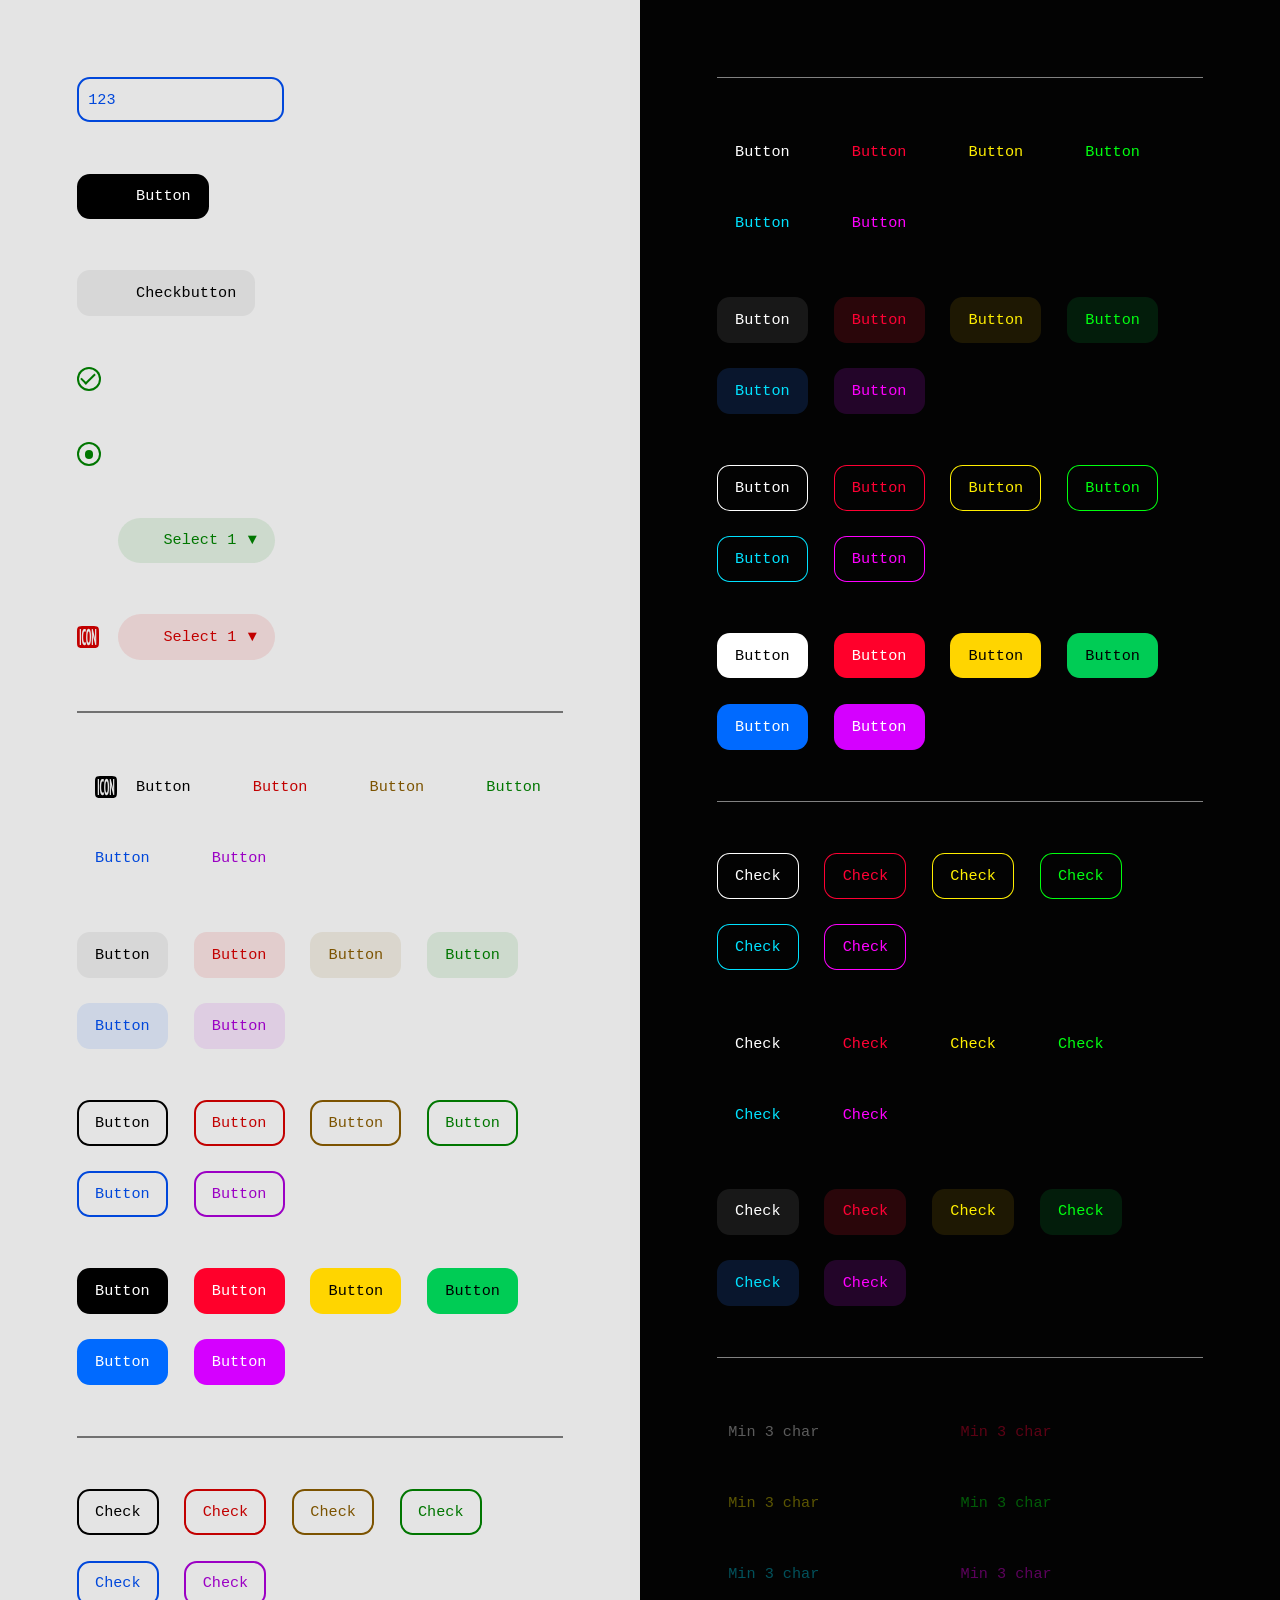
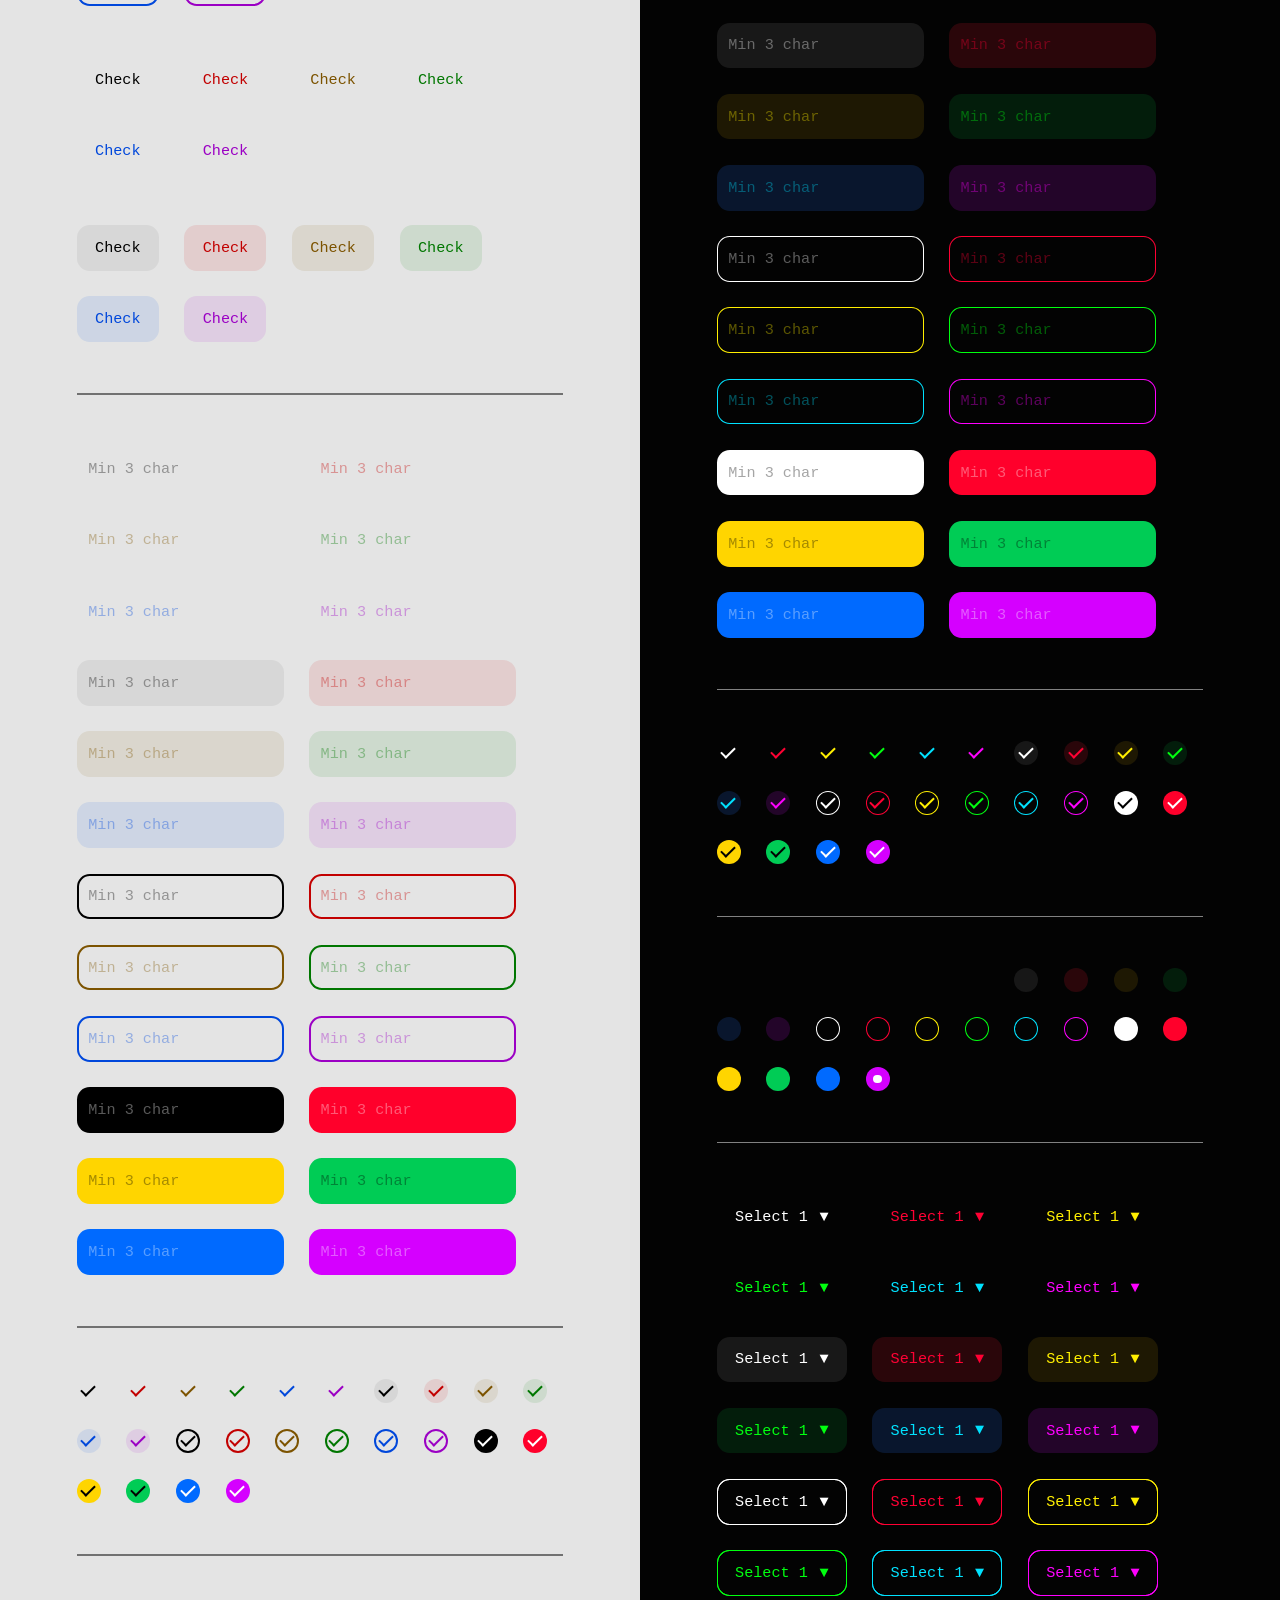
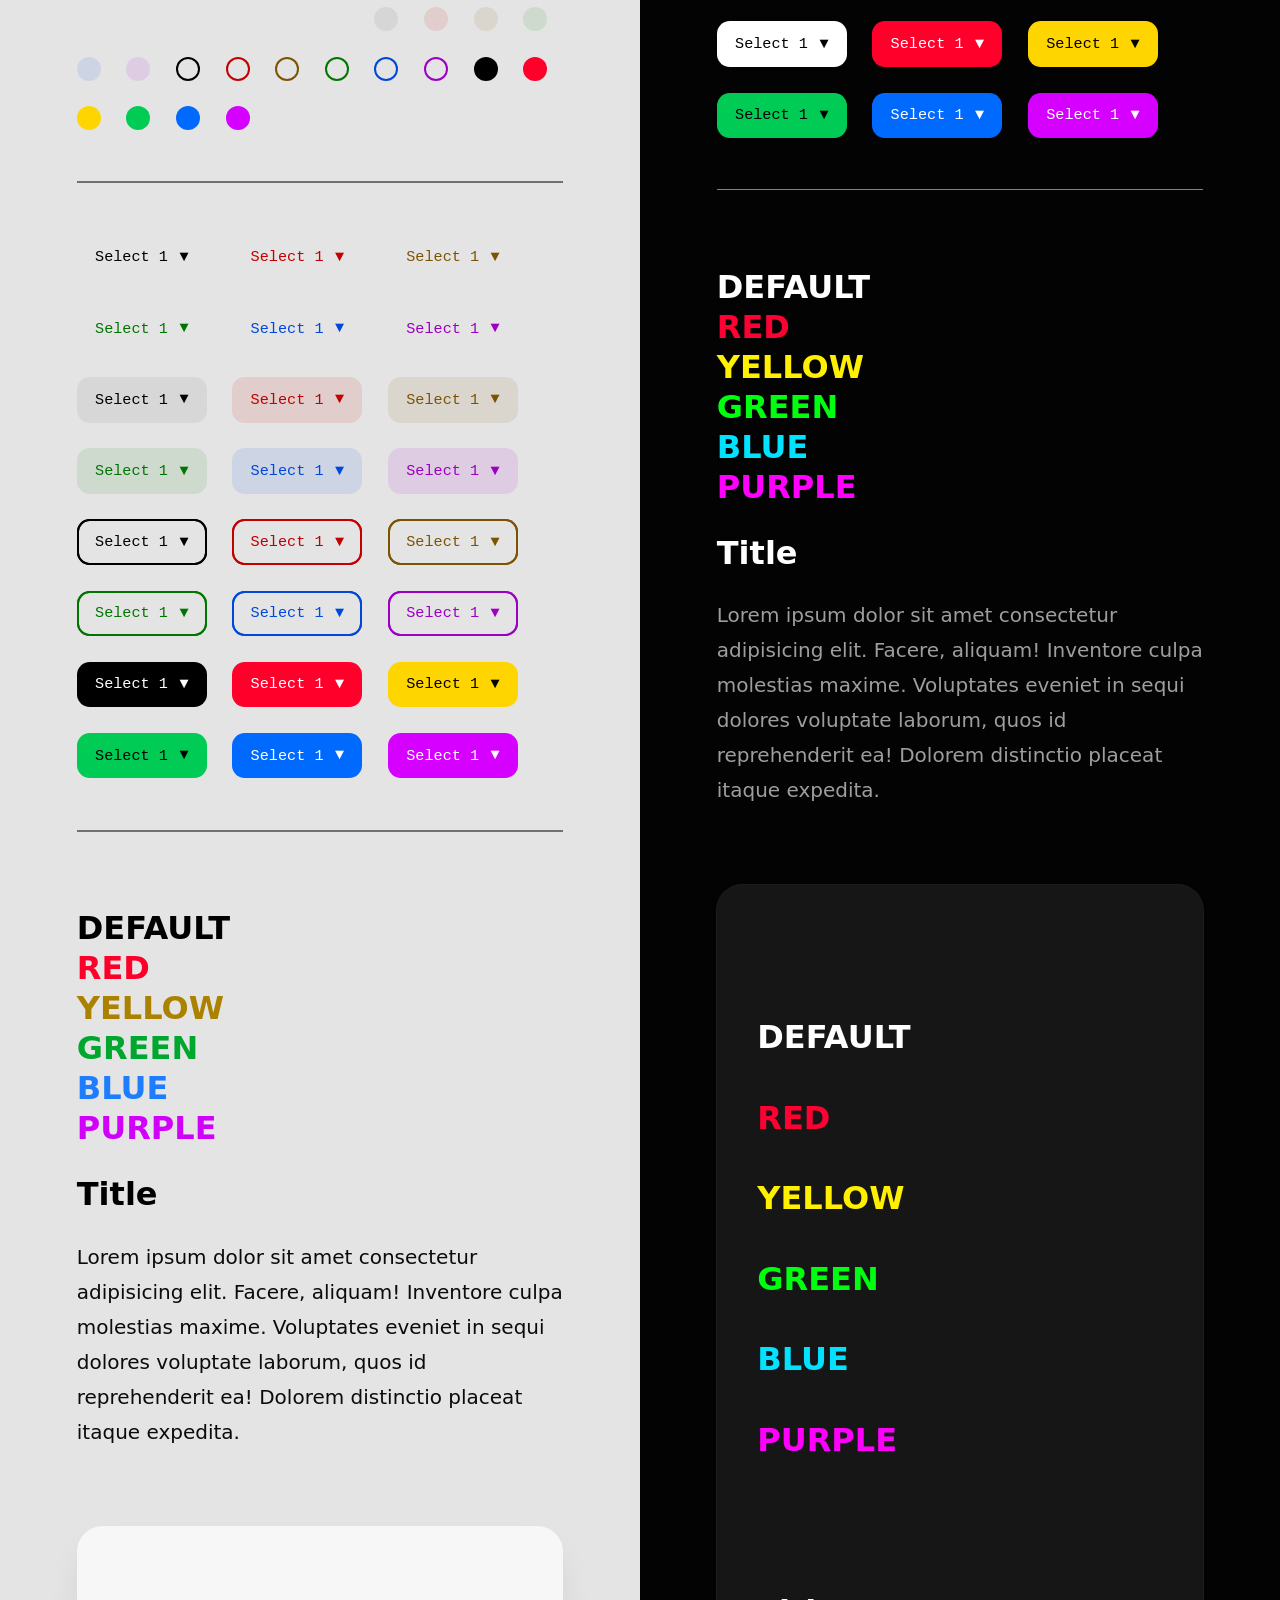
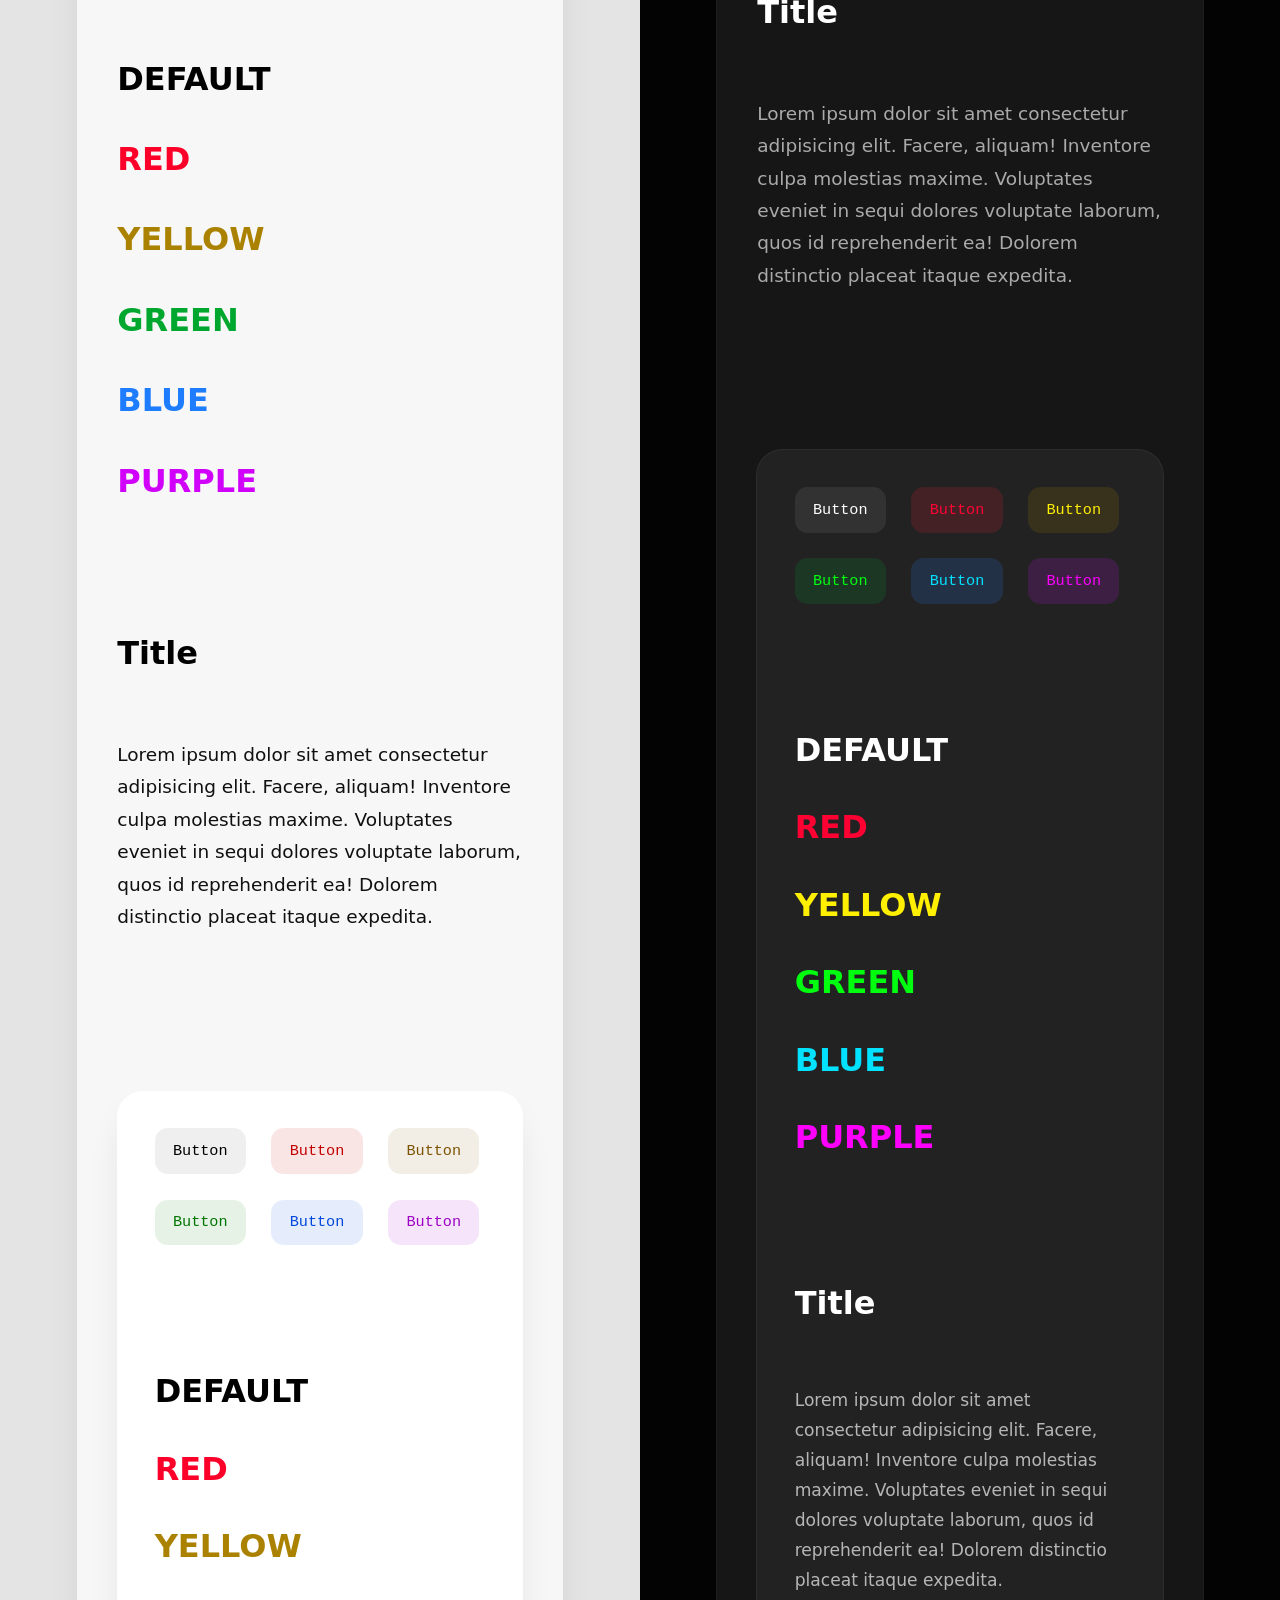
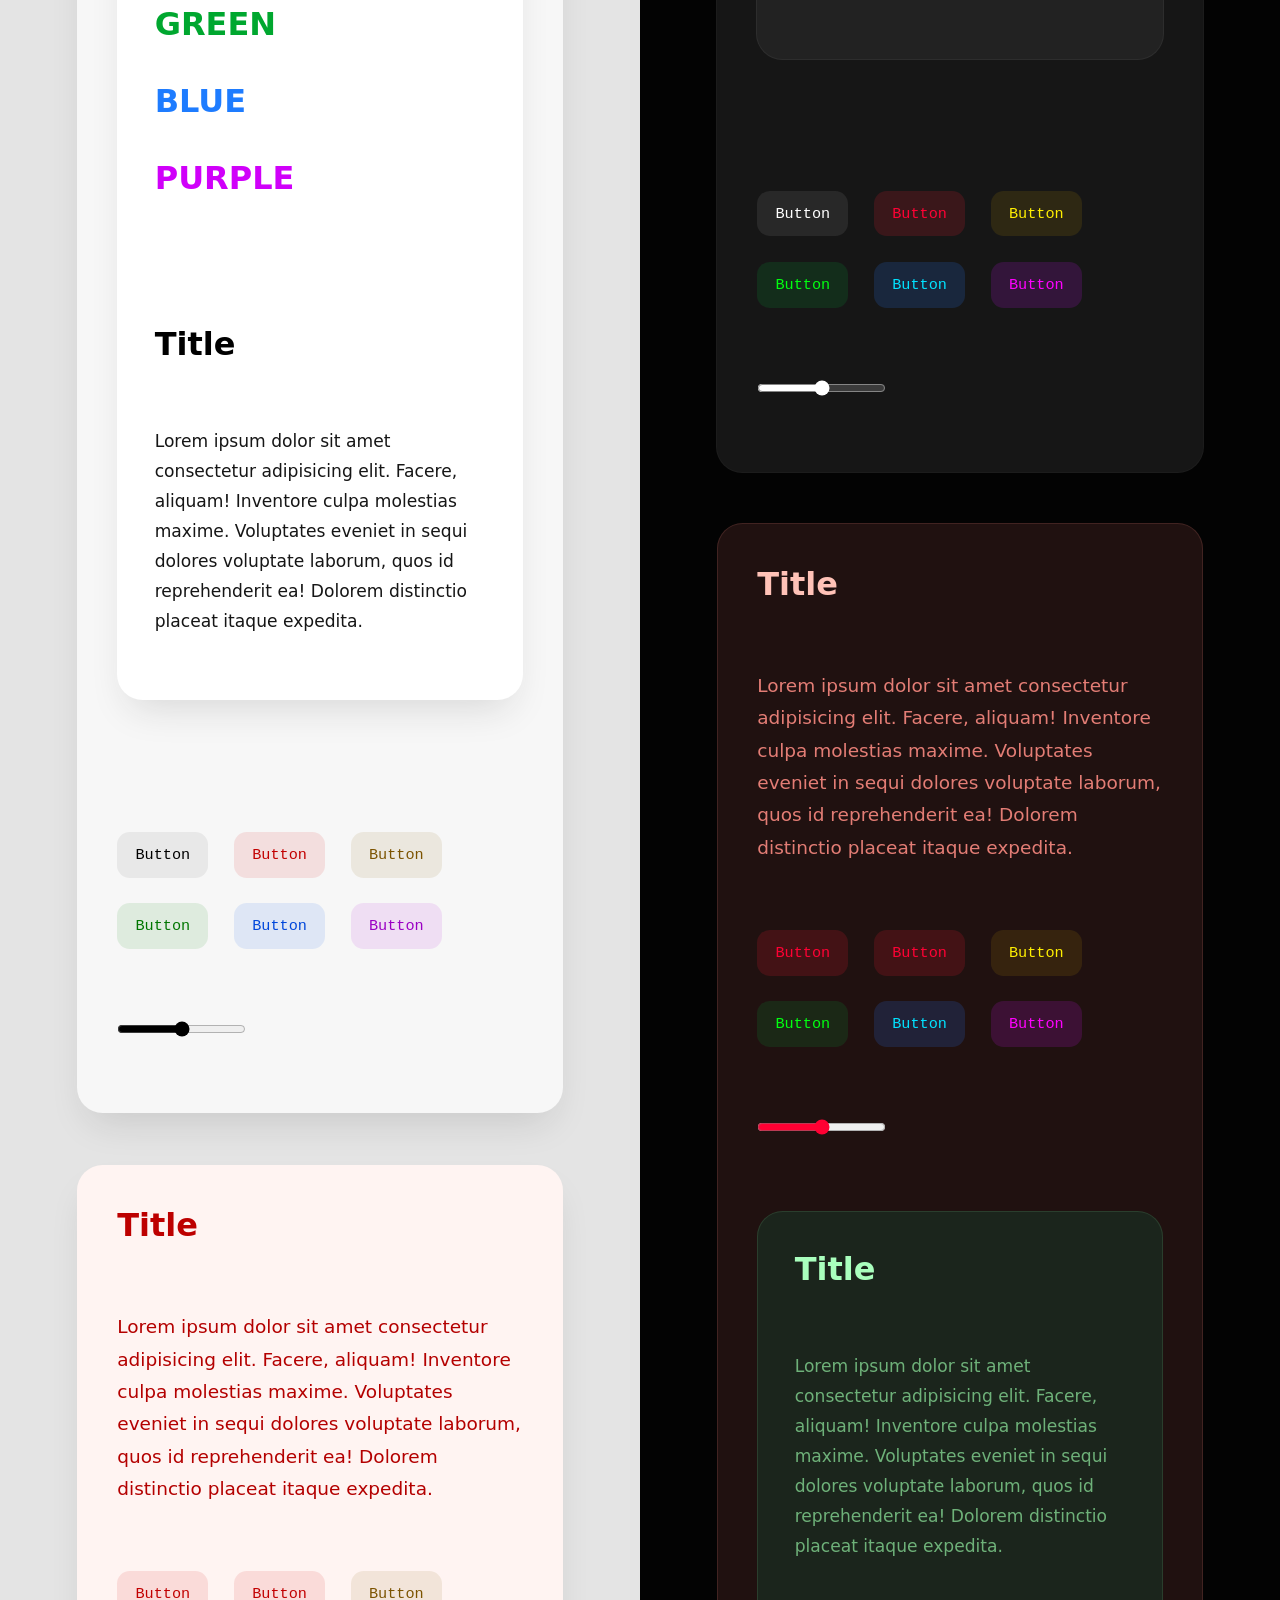
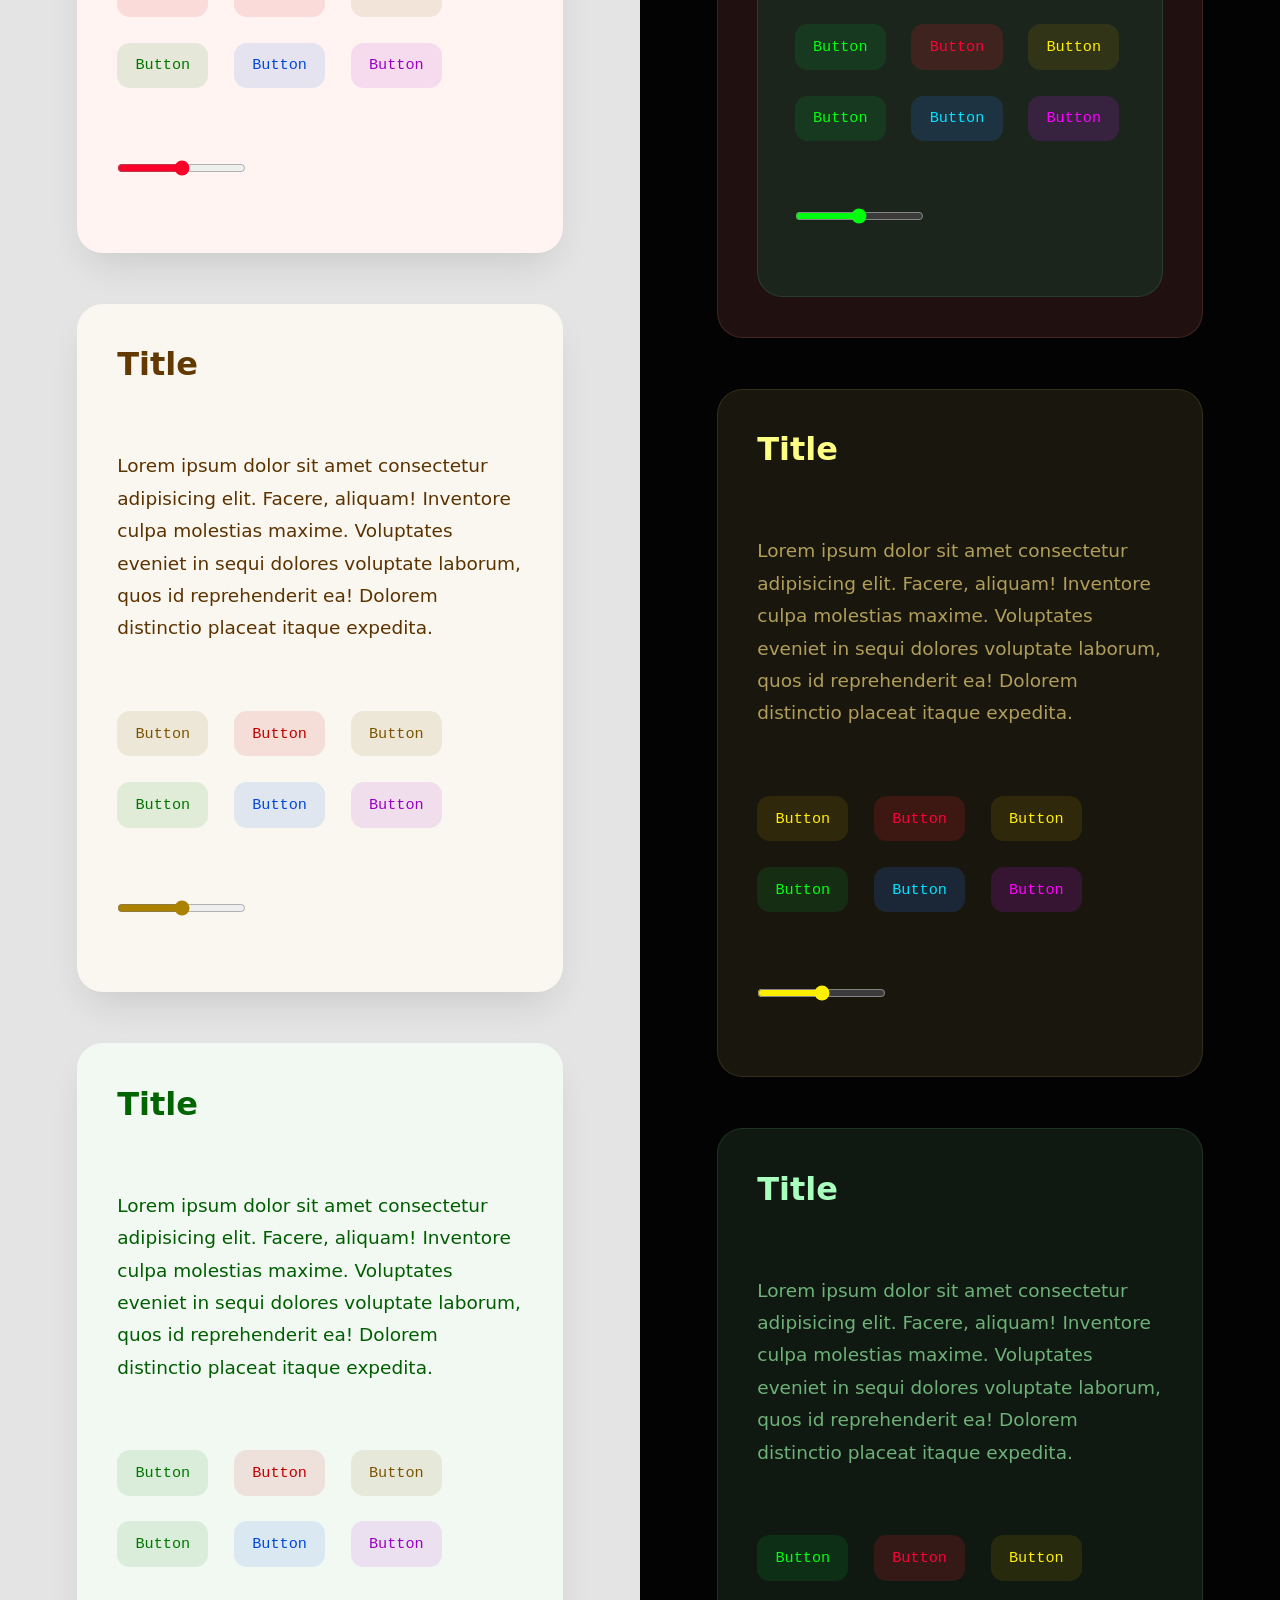
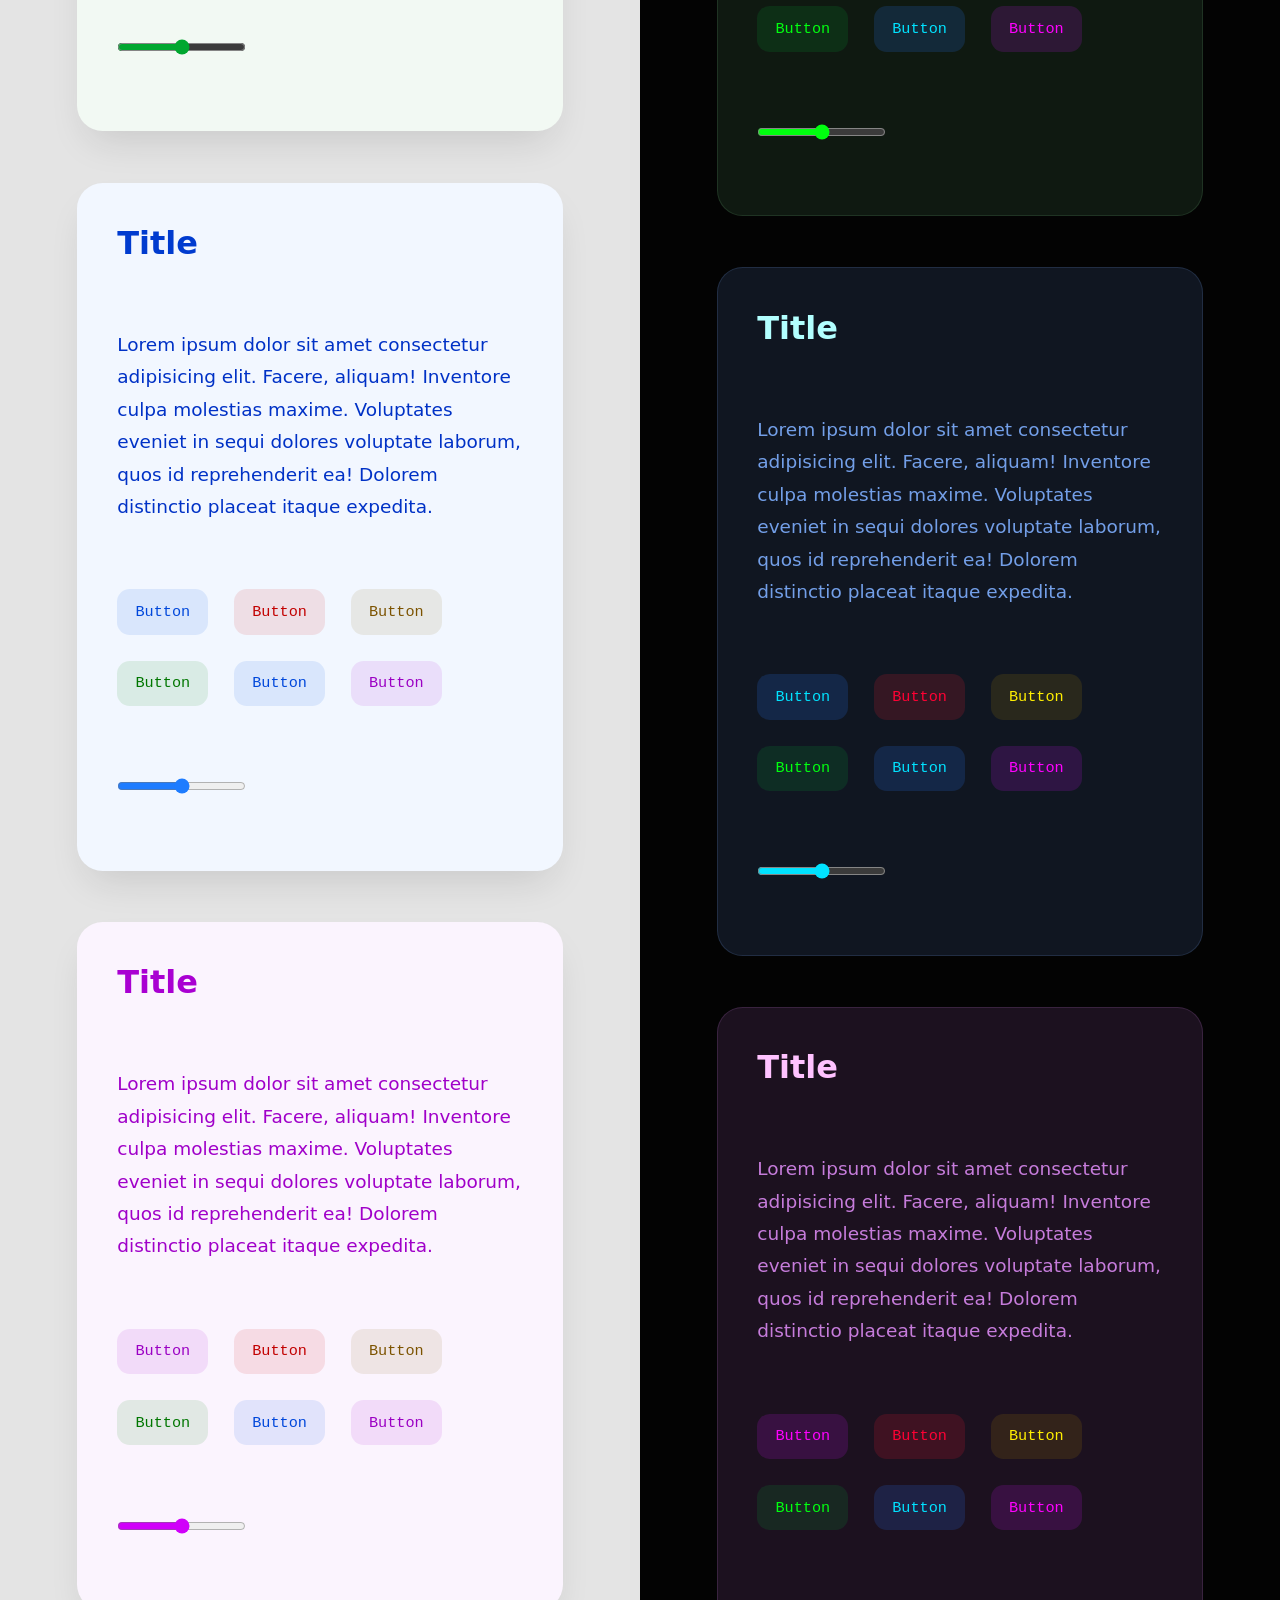
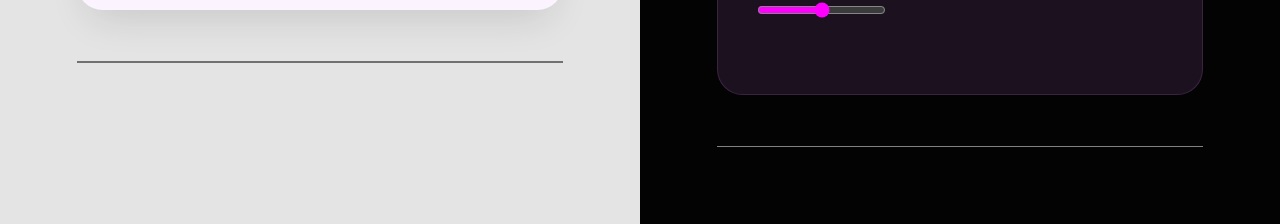
==== commit 8dabb15e: "_" ====
--- a/index.html
+++ b/index.html
@@ -1 +1 @@
-<!DOCTYPE html><meta name="robots" content="noindex"><html class="html"><head><meta charset="utf-8"><meta name="viewport" content="width=device-width"><title>678 </title><style> * { box-sizing: border-box; } body { min-height: 100vh; display: flex; margin: 0; align-items: stretch; } html { font-family: System-ui; line-height: 1.6; } .container { padding: var(--padding-l); background-color: var(--surface-color); display: flex; flex-direction: column; flex-grow: 1; gap: 2rlh; align-items: start; } .container__item { display: flex; flex-wrap: wrap; gap: 1rlh; } h1, h2, h3, h4, h5, h6 { font-weight: var(--font-weight-title); } h3 { font-size: 2rem; line-height: 1.25; color: var(--accent-color); } h2 { margin-top: 2rlh; } hr { align-self: stretch; border: none; background-color: canvasText; height: var(--border-width); opacity: 0.5; } p { margin-block: var(--gap-m); } </style> <link rel="stylesheet" href="https://synchronizer.github.io/algo-colors/style.css"> </head><body class="body"><div class="container"><input type="text" class="control control_type_input control_variant_outline" data-color="blue" value="123"/><button class="control control_type_button control_variant_fill" ><span class="control__icon" style="mask-image: url(https://upload.wikimedia.org/wikipedia/commons/thumb/4/4f/SVG_Logo.svg/1920px-SVG_Logo.svg.png);"></span>Button</button><label class="control control_type_checkbutton" ><input type="checkbox" class="control__input"><span class="control__icon" style="mask-image: url(https://upload.wikimedia.org/wikipedia/commons/thumb/4/4f/SVG_Logo.svg/1920px-SVG_Logo.svg.png);"></span> Checkbutton </label><input type="checkbox" class="control control_type_checkbox control_variant_outline" data-color="green" checked="1"></input><input type="radio" class="control control_type_radio control_variant_outline" data-color="green" checked="1"></input><div class="control control_type_select control_shape_pill control__select-wrapper" data-color="green"><span class="control__icon" style="mask-image: url(https://upload.wikimedia.org/wikipedia/commons/thumb/4/4f/SVG_Logo.svg/1920px-SVG_Logo.svg.png);"></span><select class="control control_type_select control_shape_pill" ><option class="select__option" > Select 1 </option><option class="select__option" > Select 2 </option><option class="select__option" > Select 3 </option></select></div><div class="control control__select-wrapper" data-color="red"><span class="control__icon"></span><select name="" id="" class="control control_type_select control_shape_pill"><option value="">Select 1</option><option value="">Select 2</option><option value="">Select 3</option></select></div><hr><div class="container__item"><button class="control control_type_button control_variant_ghost"><span class="control__icon"></span>Button</button><button class="control control_type_button control_variant_ghost control_color_red" data-color="red">Button</button><button class="control control_type_button control_variant_ghost control_color_yellow" data-color="yellow">Button</button><button class="control control_type_button control_variant_ghost control_color_green" data-color="green">Button</button><button class="control control_type_button control_variant_ghost control_color_blue" data-color="blue">Button</button><button class="control control_type_button control_variant_ghost control_color_purple" data-color="purple">Button</button></div><div class="container__item"><button class="control control_type_button">Button</button><button class="control control_type_button control_color_red" data-color="red">Button</button><button class="control control_type_button control_color_yellow" data-color="yellow">Button</button><button class="control control_type_button control_color_green" data-color="green">Button</button><button class="control control_type_button control_color_blue" data-color="blue">Button</button><button class="control control_type_button control_color_purple" data-color="purple">Button</button></div><div class="container__item"><button class="control control_type_button control_variant_outline">Button</button><button class="control control_type_button control_variant_outline control_color_red" data-color="red">Button</button><button class="control control_type_button control_variant_outline control_color_yellow" data-color="yellow">Button</button><button class="control control_type_button control_variant_outline control_color_green" data-color="green">Button</button><button class="control control_type_button control_variant_outline control_color_blue" data-color="blue">Button</button><button class="control control_type_button control_variant_outline control_color_purple" data-color="purple">Button</button></div><div class="container__item"><button class="control control_type_button control_variant_fill">Button</button><button class="control control_type_button control_variant_fill control_color_red" data-color="red">Button</button><button class="control control_type_button control_variant_fill control_color_yellow" data-color="yellow">Button</button><button class="control control_type_button control_variant_fill control_color_green" data-color="green">Button</button><button class="control control_type_button control_variant_fill control_color_blue" data-color="blue">Button</button><button class="control control_type_button control_variant_fill control_color_purple" data-color="purple">Button</button></div><hr><div class="container__item"><label class="control control_type_checkbutton control_variant_outline"><input type="checkbox" class="control__input"> Check </label><label class="control control_type_checkbutton control_variant_outline control_color_red" data-color="red"><input type="checkbox" class="control__input"> Check </label><label class="control control_type_checkbutton control_variant_outline control_color_yellow" data-color="yellow"><input type="checkbox" class="control__input"> Check </label><label class="control control_type_checkbutton control_variant_outline control_color_green" data-color="green"><input type="checkbox" class="control__input"> Check </label><label class="control control_type_checkbutton control_variant_outline control_color_blue" data-color="blue"><input type="checkbox" class="control__input"> Check </label><label class="control control_type_checkbutton control_variant_outline control_color_purple" data-color="purple"><input type="checkbox" class="control__input"> Check </label></div><div class="container__item"><label class="control control_type_checkbutton control_variant_ghost"><input type="checkbox" class="control__input"> Check </label><label class="control control_type_checkbutton control_variant_ghost control_color_red" data-color="red"><input type="checkbox" class="control__input"> Check </label><label class="control control_type_checkbutton control_variant_ghost control_color_yellow" data-color="yellow"><input type="checkbox" class="control__input"> Check </label><label class="control control_type_checkbutton control_variant_ghost control_color_green" data-color="green"><input type="checkbox" class="control__input"> Check </label><label class="control control_type_checkbutton control_variant_ghost control_color_blue" data-color="blue"><input type="checkbox" class="control__input"> Check </label><label class="control control_type_checkbutton control_variant_ghost control_color_purple" data-color="purple"><input type="checkbox" class="control__input"> Check </label></div><div class="container__item"><label class="control control_type_checkbutton"><input type="checkbox" class="control__input"> Check </label><label class="control control_type_checkbutton control_color_red" data-color="red"><input type="checkbox" class="control__input"> Check </label><label class="control control_type_checkbutton control_color_yellow" data-color="yellow"><input type="checkbox" class="control__input"> Check </label><label class="control control_type_checkbutton control_color_green" data-color="green"><input type="checkbox" class="control__input"> Check </label><label class="control control_type_checkbutton control_color_blue" data-color="blue"><input type="checkbox" class="control__input"> Check </label><label class="control control_type_checkbutton control_color_purple" data-color="purple"><input type="checkbox" class="control__input"> Check </label></div><hr><div class="container__item"><input type="text" placeholder="Min 3 char" minlength="3" minlength="3" required checked class="control control_type_input control_variant_ghost"><input type="text" placeholder="Min 3 char" minlength="3" minlength="3" required checked class="control control_type_input control_variant_ghost control_color_red" data-color="red"><input type="text" placeholder="Min 3 char" minlength="3" minlength="3" required checked class="control control_type_input control_variant_ghost control_color_yellow" data-color="yellow"><input type="text" placeholder="Min 3 char" minlength="3" minlength="3" required checked class="control control_type_input control_variant_ghost control_color_green" data-color="green"><input type="text" placeholder="Min 3 char" minlength="3" minlength="3" required checked class="control control_type_input control_variant_ghost control_color_blue" data-color="blue"><input type="text" placeholder="Min 3 char" minlength="3" minlength="3" required checked class="control control_type_input control_variant_ghost control_color_purple" data-color="purple"><input type="text" placeholder="Min 3 char" minlength="3" minlength="3" required checked class="control control_type_input"><input type="text" placeholder="Min 3 char" minlength="3" minlength="3" required checked class="control control_type_input" data-color="red"><input type="text" placeholder="Min 3 char" minlength="3" minlength="3" required checked class="control control_type_input" data-color="yellow"><input type="text" placeholder="Min 3 char" minlength="3" minlength="3" required checked class="control control_type_input" data-color="green"><input type="text" placeholder="Min 3 char" minlength="3" minlength="3" required checked class="control control_type_input" data-color="blue"><input type="text" placeholder="Min 3 char" minlength="3" minlength="3" required checked class="control control_type_input" data-color="purple"><input type="text" placeholder="Min 3 char" minlength="3" minlength="3" required checked class="control control_type_input control_variant_outline"><input type="text" placeholder="Min 3 char" minlength="3" minlength="3" required checked class="control control_type_input control_variant_outline control_color_red" data-color="red"><input type="text" placeholder="Min 3 char" minlength="3" minlength="3" required checked class="control control_type_input control_variant_outline control_color_yellow" data-color="yellow"><input type="text" placeholder="Min 3 char" minlength="3" minlength="3" required checked class="control control_type_input control_variant_outline control_color_green" data-color="green"><input type="text" placeholder="Min 3 char" minlength="3" minlength="3" required checked class="control control_type_input control_variant_outline control_color_blue" data-color="blue"><input type="text" placeholder="Min 3 char" minlength="3" minlength="3" required checked class="control control_type_input control_variant_outline control_color_purple" data-color="purple"><input type="text" placeholder="Min 3 char" minlength="3" minlength="3" required checked class="control control_type_input control_variant_fill"><input type="text" placeholder="Min 3 char" minlength="3" minlength="3" required checked class="control control_type_input control_variant_fill control_color_red" data-color="red"><input type="text" placeholder="Min 3 char" minlength="3" minlength="3" required checked class="control control_type_input control_variant_fill control_color_yellow" data-color="yellow"><input type="text" placeholder="Min 3 char" minlength="3" minlength="3" required checked class="control control_type_input control_variant_fill control_color_green" data-color="green"><input type="text" placeholder="Min 3 char" minlength="3" minlength="3" required checked class="control control_type_input control_variant_fill control_color_blue" data-color="blue"><input type="text" placeholder="Min 3 char" minlength="3" minlength="3" required checked class="control control_type_input control_variant_fill control_color_purple" data-color="purple"></div><hr><div class="container__item"><input type="checkbox" checked class="control control_type_checkbox control_variant_ghost"><input type="checkbox" checked class="control control_type_checkbox control_variant_ghost control_color_red" data-color="red"><input type="checkbox" checked class="control control_type_checkbox control_variant_ghost control_color_yellow" data-color="yellow"><input type="checkbox" checked class="control control_type_checkbox control_variant_ghost control_color_green" data-color="green"><input type="checkbox" checked class="control control_type_checkbox control_variant_ghost control_color_blue" data-color="blue"><input type="checkbox" checked class="control control_type_checkbox control_variant_ghost control_color_purple" data-color="purple"><input type="checkbox" checked class="control control_type_checkbox"><input type="checkbox" checked class="control control_type_checkbox" data-color="red"><input type="checkbox" checked class="control control_type_checkbox" data-color="yellow"><input type="checkbox" checked class="control control_type_checkbox" data-color="green"><input type="checkbox" checked class="control control_type_checkbox" data-color="blue"><input type="checkbox" checked class="control control_type_checkbox" data-color="purple"><input type="checkbox" checked class="control control_type_checkbox control_variant_outline"><input type="checkbox" checked class="control control_type_checkbox control_variant_outline control_color_red" data-color="red"><input type="checkbox" checked class="control control_type_checkbox control_variant_outline control_color_yellow" data-color="yellow"><input type="checkbox" checked class="control control_type_checkbox control_variant_outline control_color_green" data-color="green"><input type="checkbox" checked class="control control_type_checkbox control_variant_outline control_color_blue" data-color="blue"><input type="checkbox" checked class="control control_type_checkbox control_variant_outline control_color_purple" data-color="purple"><input type="checkbox" checked class="control control_type_checkbox control_variant_fill"><input type="checkbox" checked class="control control_type_checkbox control_variant_fill control_color_red" data-color="red"><input type="checkbox" checked class="control control_type_checkbox control_variant_fill control_color_yellow" data-color="yellow"><input type="checkbox" checked class="control control_type_checkbox control_variant_fill control_color_green" data-color="green"><input type="checkbox" checked class="control control_type_checkbox control_variant_fill control_color_blue" data-color="blue"><input type="checkbox" checked class="control control_type_checkbox control_variant_fill control_color_purple" data-color="purple"></div><hr><div class="container__item"><input type="radio" name="radio" checked class="control control_type_radio control_variant_ghost"><input type="radio" name="radio" checked class="control control_type_radio control_variant_ghost control_color_red" data-color="red"><input type="radio" name="radio" checked class="control control_type_radio control_variant_ghost control_color_yellow" data-color="yellow"><input type="radio" name="radio" checked class="control control_type_radio control_variant_ghost control_color_green" data-color="green"><input type="radio" name="radio" checked class="control control_type_radio control_variant_ghost control_color_blue" data-color="blue"><input type="radio" name="radio" checked class="control control_type_radio control_variant_ghost control_color_purple" data-color="purple"><input type="radio" name="radio" checked class="control control_type_radio"><input type="radio" name="radio" checked class="control control_type_radio" data-color="red"><input type="radio" name="radio" checked class="control control_type_radio" data-color="yellow"><input type="radio" name="radio" checked class="control control_type_radio" data-color="green"><input type="radio" name="radio" checked class="control control_type_radio" data-color="blue"><input type="radio" name="radio" checked class="control control_type_radio" data-color="purple"><input type="radio" name="radio" checked class="control control_type_radio control_variant_outline"><input type="radio" name="radio" checked class="control control_type_radio control_variant_outline control_color_red" data-color="red"><input type="radio" name="radio" checked class="control control_type_radio control_variant_outline control_color_yellow" data-color="yellow"><input type="radio" name="radio" checked class="control control_type_radio control_variant_outline control_color_green" data-color="green"><input type="radio" name="radio" checked class="control control_type_radio control_variant_outline control_color_blue" data-color="blue"><input type="radio" name="radio" checked class="control control_type_radio control_variant_outline control_color_purple" data-color="purple"><input type="radio" name="radio" checked class="control control_type_radio control_variant_fill"><input type="radio" name="radio" checked class="control control_type_radio control_variant_fill control_color_red" data-color="red"><input type="radio" name="radio" checked class="control control_type_radio control_variant_fill control_color_yellow" data-color="yellow"><input type="radio" name="radio" checked class="control control_type_radio control_variant_fill control_color_green" data-color="green"><input type="radio" name="radio" checked class="control control_type_radio control_variant_fill control_color_blue" data-color="blue"><input type="radio" name="radio" checked class="control control_type_radio control_variant_fill control_color_purple" data-color="purple"></div><hr><div class="container__item"><div class="control control__select-wrapper control_variant_ghost"><select name="" id="" class="control control_type_select control_variant_ghost"><option value="">Select 1</option><option value="">Select 2</option><option value="">Select 3</option></select></div><div class="control control__select-wrapper control_variant_ghost" data-color="red"><select name="" id="" class="control control_type_select control_variant_ghost"><option value="">Select 1</option><option value="">Select 2</option><option value="">Select 3</option></select></div><div class="control control__select-wrapper control_variant_ghost" data-color="yellow"><select name="" id="" class="control control_type_select control_variant_ghost"><option value="">Select 1</option><option value="">Select 2</option><option value="">Select 3</option></select></div><div class="control control__select-wrapper control_variant_ghost" data-color="green"><select name="" id="" class="control control_type_select control_variant_ghost"><option value="">Select 1</option><option value="">Select 2</option><option value="">Select 3</option></select></div><div class="control control__select-wrapper control_variant_ghost" data-color="blue"><select name="" id="" class="control control_type_select control_variant_ghost"><option value="">Select 1</option><option value="">Select 2</option><option value="">Select 3</option></select></div><div class="control control__select-wrapper control_variant_ghost" data-color="purple"><select name="" id="" class="control control_type_select control_variant_ghost"><option value="">Select 1</option><option value="">Select 2</option><option value="">Select 3</option></select></div><div class="control control__select-wrapper"><select name="" id="" class="control control_type_select"><option value="">Select 1</option><option value="">Select 2</option><option value="">Select 3</option></select></div><div class="control control__select-wrapper" data-color="red"><select name="" id="" class="control control_type_select"><option value="">Select 1</option><option value="">Select 2</option><option value="">Select 3</option></select></div><div class="control control__select-wrapper" data-color="yellow"><select name="" id="" class="control control_type_select"><option value="">Select 1</option><option value="">Select 2</option><option value="">Select 3</option></select></div><div class="control control__select-wrapper" data-color="green"><select name="" id="" class="control control_type_select"><option value="">Select 1</option><option value="">Select 2</option><option value="">Select 3</option></select></div><div class="control control__select-wrapper" data-color="blue"><select name="" id="" class="control control_type_select"><option value="">Select 1</option><option value="">Select 2</option><option value="">Select 3</option></select></div><div class="control control__select-wrapper control_type_select" data-color="purple"><select name="" id="" class="control control_type_select"><option value="">Select 1</option><option value="">Select 2</option><option value="">Select 3</option></select></div><div class="control control__select-wrapper control_variant_outline"><select name="" id="" class="control control_type_select control_variant_outline"><option value="">Select 1</option><option value="">Select 2</option><option value="">Select 3</option></select></div><div class="control control__select-wrapper control_variant_outline" data-color="red"><select name="" id="" class="control control_type_select control_variant_outline"><option value="">Select 1</option><option value="">Select 2</option><option value="">Select 3</option></select></div><div class="control control__select-wrapper control_variant_outline" data-color="yellow"><select name="" id="" class="control control_type_select control_variant_outline"><option value="">Select 1</option><option value="">Select 2</option><option value="">Select 3</option></select></div><div class="control control__select-wrapper control_variant_outline" data-color="green"><select name="" id="" class="control control_type_select control_variant_outline"><option value="">Select 1</option><option value="">Select 2</option><option value="">Select 3</option></select></div><div class="control control__select-wrapper control_variant_outline" data-color="blue"><select name="" id="" class="control control_type_select control_variant_outline"><option value="">Select 1</option><option value="">Select 2</option><option value="">Select 3</option></select></div><div class="control control__select-wrapper control_variant_outline" data-color="purple"><select name="" id="" class="control control_type_select control_variant_outline"><option value="">Select 1</option><option value="">Select 2</option><option value="">Select 3</option></select></div><div class="control control__select-wrapper control_variant_fill"><select name="" id="" class="control control_type_select control_variant_fill"><option value="">Select 1</option><option value="">Select 2</option><option value="">Select 3</option></select></div><div class="control control__select-wrapper control_variant_fill" data-color="red"><select name="" id="" class="control control_type_select control_variant_fill"><option value="">Select 1</option><option value="">Select 2</option><option value="">Select 3</option></select></div><div class="control control__select-wrapper control_variant_fill" data-color="yellow"><select name="" id="" class="control control_type_select control_variant_fill"><option value="">Select 1</option><option value="">Select 2</option><option value="">Select 3</option></select></div><div class="control control__select-wrapper control_variant_fill" data-color="green"><select name="" id="" class="control control_type_select control_variant_fill"><option value="">Select 1</option><option value="">Select 2</option><option value="">Select 3</option></select></div><div class="control control__select-wrapper control_variant_fill" data-color="blue"><select name="" id="" class="control control_type_select control_variant_fill"><option value="">Select 1</option><option value="">Select 2</option><option value="">Select 3</option></select></div><div class="control control__select-wrapper control_variant_fill" data-color="purple"><select name="" id="" class="control control_type_select control_variant_fill"><option value="">Select 1</option><option value="">Select 2</option><option value="">Select 3</option></select></div></div><hr><div><p><h3>DEFAULT</h3><h3 data-color="red">RED</h3><h3 data-color="yellow">YELLOW</h3><h3 data-color="green">GREEN</h3><h3 data-color="blue">BLUE</h3><h3 data-color="purple">PURPLE</h3></p><h3 class="surface__title">Title</h3><p> Lorem ipsum dolor sit amet consectetur adipisicing elit. Facere, aliquam! Inventore culpa molestias maxime. Voluptates eveniet in sequi dolores voluptate laborum, quos id reprehenderit ea! Dolorem distinctio placeat itaque expedita. </p></div><div class="surface" data-layer="1"><p><h3>DEFAULT</h3><h3 data-color="red">RED</h3><h3 data-color="yellow">YELLOW</h3><h3 data-color="green">GREEN</h3><h3 data-color="blue">BLUE</h3><h3 data-color="purple">PURPLE</h3></p><h3 class="surface__title">Title</h3><p> Lorem ipsum dolor sit amet consectetur adipisicing elit. Facere, aliquam! Inventore culpa molestias maxime. Voluptates eveniet in sequi dolores voluptate laborum, quos id reprehenderit ea! Dolorem distinctio placeat itaque expedita. </p><p><div class="surface" data-layer="2"><div class="container__item"><button class="control control_type_button control_color_default">Button</button><button class="control control_type_button control_color_red" data-color="red">Button</button><button class="control control_type_button control_color_yellow" data-color="yellow">Button</button><button class="control control_type_button control_color_green" data-color="green">Button</button><button class="control control_type_button control_color_blue" data-color="blue">Button</button><button class="control control_type_button control_color_purple" data-color="purple">Button</button></div><p><h3>DEFAULT</h3><h3 data-color="red">RED</h3><h3 data-color="yellow">YELLOW</h3><h3 data-color="green">GREEN</h3><h3 data-color="blue">BLUE</h3><h3 data-color="purple">PURPLE</h3></p><h3 class="surface__title">Title</h3><p> Lorem ipsum dolor sit amet consectetur adipisicing elit. Facere, aliquam! Inventore culpa molestias maxime. Voluptates eveniet in sequi dolores voluptate laborum, quos id reprehenderit ea! Dolorem distinctio placeat itaque expedita. </p></div></p><div class="container__item"><button class="control control_type_button control_color_default">Button</button><button class="control control_type_button control_color_red" data-color="red">Button</button><button class="control control_type_button control_color_yellow" data-color="yellow">Button</button><button class="control control_type_button control_color_green" data-color="green">Button</button><button class="control control_type_button control_color_blue" data-color="blue">Button</button><button class="control control_type_button control_color_purple" data-color="purple">Button</button></div><p><input type="range" name="" id=""></p></div><div class="surface" data-layer="1" data-color="red"><h3 class="surface__title">Title</h3><p> Lorem ipsum dolor sit amet consectetur adipisicing elit. Facere, aliquam! Inventore culpa molestias maxime. Voluptates eveniet in sequi dolores voluptate laborum, quos id reprehenderit ea! Dolorem distinctio placeat itaque expedita. </p><div class="container__item"><button class="control control_type_button control_color_default">Button</button><button class="control control_type_button control_color_red" data-color="red">Button</button><button class="control control_type_button control_color_yellow" data-color="yellow">Button</button><button class="control control_type_button control_color_green" data-color="green">Button</button><button class="control control_type_button control_color_blue" data-color="blue">Button</button><button class="control control_type_button control_color_purple" data-color="purple">Button</button></div><p><input type="range" name="" id=""></p></div><div class="surface" data-layer="1" data-color="yellow"><h3 class="surface__title">Title</h3><p> Lorem ipsum dolor sit amet consectetur adipisicing elit. Facere, aliquam! Inventore culpa molestias maxime. Voluptates eveniet in sequi dolores voluptate laborum, quos id reprehenderit ea! Dolorem distinctio placeat itaque expedita. </p><div class="container__item"><button class="control control_type_button control_color_default">Button</button><button class="control control_type_button control_color_red" data-color="red">Button</button><button class="control control_type_button control_color_yellow" data-color="yellow">Button</button><button class="control control_type_button control_color_green" data-color="green">Button</button><button class="control control_type_button control_color_blue" data-color="blue">Button</button><button class="control control_type_button control_color_purple" data-color="purple">Button</button></div><p><input type="range" name="" id=""></p></div><div class="surface" data-layer="1" data-color="green"><h3 class="surface__title">Title</h3><p> Lorem ipsum dolor sit amet consectetur adipisicing elit. Facere, aliquam! Inventore culpa molestias maxime. Voluptates eveniet in sequi dolores voluptate laborum, quos id reprehenderit ea! Dolorem distinctio placeat itaque expedita. </p><div class="container__item"><button class="control control_type_button control_color_default">Button</button><button class="control control_type_button control_color_red" data-color="red">Button</button><button class="control control_type_button control_color_yellow" data-color="yellow">Button</button><button class="control control_type_button control_color_green" data-color="green">Button</button><button class="control control_type_button control_color_blue" data-color="blue">Button</button><button class="control control_type_button control_color_purple" data-color="purple">Button</button></div><p><input type="range" name="" id=""></p></div><div class="surface" data-layer="1" data-color="blue"><h3 class="surface__title">Title</h3><p> Lorem ipsum dolor sit amet consectetur adipisicing elit. Facere, aliquam! Inventore culpa molestias maxime. Voluptates eveniet in sequi dolores voluptate laborum, quos id reprehenderit ea! Dolorem distinctio placeat itaque expedita. </p><div class="container__item"><button class="control control_type_button control_color_default">Button</button><button class="control control_type_button control_color_red" data-color="red">Button</button><button class="control control_type_button control_color_yellow" data-color="yellow">Button</button><button class="control control_type_button control_color_green" data-color="green">Button</button><button class="control control_type_button control_color_blue" data-color="blue">Button</button><button class="control control_type_button control_color_purple" data-color="purple">Button</button></div><p><input type="range" name="" id=""></p></div><div class="surface" data-layer="1" data-color="purple"><h3 class="surface__title">Title</h3><p> Lorem ipsum dolor sit amet consectetur adipisicing elit. Facere, aliquam! Inventore culpa molestias maxime. Voluptates eveniet in sequi dolores voluptate laborum, quos id reprehenderit ea! Dolorem distinctio placeat itaque expedita. </p><div class="container__item"><button class="control control_type_button control_color_default">Button</button><button class="control control_type_button control_color_red" data-color="red">Button</button><button class="control control_type_button control_color_yellow" data-color="yellow">Button</button><button class="control control_type_button control_color_green" data-color="green">Button</button><button class="control control_type_button control_color_blue" data-color="blue">Button</button><button class="control control_type_button control_color_purple" data-color="purple">Button</button></div><p><input type="range" name="" id=""></p></div><hr></div><div class="container" data-color-scheme="dark"><hr><div class="container__item"><button class="control control_type_button control_variant_ghost">Button</button><button class="control control_type_button control_variant_ghost control_color_red" data-color="red">Button</button><button class="control control_type_button control_variant_ghost control_color_yellow" data-color="yellow">Button</button><button class="control control_type_button control_variant_ghost control_color_green" data-color="green">Button</button><button class="control control_type_button control_variant_ghost control_color_blue" data-color="blue">Button</button><button class="control control_type_button control_variant_ghost control_color_purple" data-color="purple">Button</button></div><div class="container__item"><button class="control control_type_button">Button</button><button class="control control_type_button control_color_red" data-color="red">Button</button><button class="control control_type_button control_color_yellow" data-color="yellow">Button</button><button class="control control_type_button control_color_green" data-color="green">Button</button><button class="control control_type_button control_color_blue" data-color="blue">Button</button><button class="control control_type_button control_color_purple" data-color="purple">Button</button></div><div class="container__item"><button class="control control_type_button control_variant_outline">Button</button><button class="control control_type_button control_variant_outline control_color_red" data-color="red">Button</button><button class="control control_type_button control_variant_outline control_color_yellow" data-color="yellow">Button</button><button class="control control_type_button control_variant_outline control_color_green" data-color="green">Button</button><button class="control control_type_button control_variant_outline control_color_blue" data-color="blue">Button</button><button class="control control_type_button control_variant_outline control_color_purple" data-color="purple">Button</button></div><div class="container__item"><button class="control control_type_button control_variant_fill">Button</button><button class="control control_type_button control_variant_fill control_color_red" data-color="red">Button</button><button class="control control_type_button control_variant_fill control_color_yellow" data-color="yellow">Button</button><button class="control control_type_button control_variant_fill control_color_green" data-color="green">Button</button><button class="control control_type_button control_variant_fill control_color_blue" data-color="blue">Button</button><button class="control control_type_button control_variant_fill control_color_purple" data-color="purple">Button</button></div><hr><div class="container__item"><label class="control control_type_checkbutton control_variant_outline"><input type="checkbox" class="control__input"> Check </label><label class="control control_type_checkbutton control_variant_outline control_color_red" data-color="red"><input type="checkbox" class="control__input"> Check </label><label class="control control_type_checkbutton control_variant_outline control_color_yellow" data-color="yellow"><input type="checkbox" class="control__input"> Check </label><label class="control control_type_checkbutton control_variant_outline control_color_green" data-color="green"><input type="checkbox" class="control__input"> Check </label><label class="control control_type_checkbutton control_variant_outline control_color_blue" data-color="blue"><input type="checkbox" class="control__input"> Check </label><label class="control control_type_checkbutton control_variant_outline control_color_purple" data-color="purple"><input type="checkbox" class="control__input"> Check </label></div><div class="container__item"><label class="control control_type_checkbutton control_variant_ghost"><input type="checkbox" class="control__input"> Check </label><label class="control control_type_checkbutton control_variant_ghost control_color_red" data-color="red"><input type="checkbox" class="control__input"> Check </label><label class="control control_type_checkbutton control_variant_ghost control_color_yellow" data-color="yellow"><input type="checkbox" class="control__input"> Check </label><label class="control control_type_checkbutton control_variant_ghost control_color_green" data-color="green"><input type="checkbox" class="control__input"> Check </label><label class="control control_type_checkbutton control_variant_ghost control_color_blue" data-color="blue"><input type="checkbox" class="control__input"> Check </label><label class="control control_type_checkbutton control_variant_ghost control_color_purple" data-color="purple"><input type="checkbox" class="control__input"> Check </label></div><div class="container__item"><label class="control control_type_checkbutton"><input type="checkbox" class="control__input"> Check </label><label class="control control_type_checkbutton control_color_red" data-color="red"><input type="checkbox" class="control__input"> Check </label><label class="control control_type_checkbutton control_color_yellow" data-color="yellow"><input type="checkbox" class="control__input"> Check </label><label class="control control_type_checkbutton control_color_green" data-color="green"><input type="checkbox" class="control__input"> Check </label><label class="control control_type_checkbutton control_color_blue" data-color="blue"><input type="checkbox" class="control__input"> Check </label><label class="control control_type_checkbutton control_color_purple" data-color="purple"><input type="checkbox" class="control__input"> Check </label></div><hr><div class="container__item"><input type="text" placeholder="Min 3 char" minlength="3" minlength="3" required checked class="control control_type_input control_variant_ghost"><input type="text" placeholder="Min 3 char" minlength="3" minlength="3" required checked class="control control_type_input control_variant_ghost control_color_red" data-color="red"><input type="text" placeholder="Min 3 char" minlength="3" minlength="3" required checked class="control control_type_input control_variant_ghost control_color_yellow" data-color="yellow"><input type="text" placeholder="Min 3 char" minlength="3" minlength="3" required checked class="control control_type_input control_variant_ghost control_color_green" data-color="green"><input type="text" placeholder="Min 3 char" minlength="3" minlength="3" required checked class="control control_type_input control_variant_ghost control_color_blue" data-color="blue"><input type="text" placeholder="Min 3 char" minlength="3" minlength="3" required checked class="control control_type_input control_variant_ghost control_color_purple" data-color="purple"><input type="text" placeholder="Min 3 char" minlength="3" minlength="3" required checked class="control control_type_input"><input type="text" placeholder="Min 3 char" minlength="3" minlength="3" required checked class="control control_type_input" data-color="red"><input type="text" placeholder="Min 3 char" minlength="3" minlength="3" required checked class="control control_type_input" data-color="yellow"><input type="text" placeholder="Min 3 char" minlength="3" minlength="3" required checked class="control control_type_input" data-color="green"><input type="text" placeholder="Min 3 char" minlength="3" minlength="3" required checked class="control control_type_input" data-color="blue"><input type="text" placeholder="Min 3 char" minlength="3" minlength="3" required checked class="control control_type_input" data-color="purple"><input type="text" placeholder="Min 3 char" minlength="3" minlength="3" required checked class="control control_type_input control_variant_outline"><input type="text" placeholder="Min 3 char" minlength="3" minlength="3" required checked class="control control_type_input control_variant_outline control_color_red" data-color="red"><input type="text" placeholder="Min 3 char" minlength="3" minlength="3" required checked class="control control_type_input control_variant_outline control_color_yellow" data-color="yellow"><input type="text" placeholder="Min 3 char" minlength="3" minlength="3" required checked class="control control_type_input control_variant_outline control_color_green" data-color="green"><input type="text" placeholder="Min 3 char" minlength="3" minlength="3" required checked class="control control_type_input control_variant_outline control_color_blue" data-color="blue"><input type="text" placeholder="Min 3 char" minlength="3" minlength="3" required checked class="control control_type_input control_variant_outline control_color_purple" data-color="purple"><input type="text" placeholder="Min 3 char" minlength="3" minlength="3" required checked class="control control_type_input control_variant_fill"><input type="text" placeholder="Min 3 char" minlength="3" minlength="3" required checked class="control control_type_input control_variant_fill control_color_red" data-color="red"><input type="text" placeholder="Min 3 char" minlength="3" minlength="3" required checked class="control control_type_input control_variant_fill control_color_yellow" data-color="yellow"><input type="text" placeholder="Min 3 char" minlength="3" minlength="3" required checked class="control control_type_input control_variant_fill control_color_green" data-color="green"><input type="text" placeholder="Min 3 char" minlength="3" minlength="3" required checked class="control control_type_input control_variant_fill control_color_blue" data-color="blue"><input type="text" placeholder="Min 3 char" minlength="3" minlength="3" required checked class="control control_type_input control_variant_fill control_color_purple" data-color="purple"></div><hr><div class="container__item"><input type="checkbox" checked class="control control_type_checkbox control_variant_ghost"><input type="checkbox" checked class="control control_type_checkbox control_variant_ghost control_color_red" data-color="red"><input type="checkbox" checked class="control control_type_checkbox control_variant_ghost control_color_yellow" data-color="yellow"><input type="checkbox" checked class="control control_type_checkbox control_variant_ghost control_color_green" data-color="green"><input type="checkbox" checked class="control control_type_checkbox control_variant_ghost control_color_blue" data-color="blue"><input type="checkbox" checked class="control control_type_checkbox control_variant_ghost control_color_purple" data-color="purple"><input type="checkbox" checked class="control control_type_checkbox"><input type="checkbox" checked class="control control_type_checkbox" data-color="red"><input type="checkbox" checked class="control control_type_checkbox" data-color="yellow"><input type="checkbox" checked class="control control_type_checkbox" data-color="green"><input type="checkbox" checked class="control control_type_checkbox" data-color="blue"><input type="checkbox" checked class="control control_type_checkbox" data-color="purple"><input type="checkbox" checked class="control control_type_checkbox control_variant_outline"><input type="checkbox" checked class="control control_type_checkbox control_variant_outline control_color_red" data-color="red"><input type="checkbox" checked class="control control_type_checkbox control_variant_outline control_color_yellow" data-color="yellow"><input type="checkbox" checked class="control control_type_checkbox control_variant_outline control_color_green" data-color="green"><input type="checkbox" checked class="control control_type_checkbox control_variant_outline control_color_blue" data-color="blue"><input type="checkbox" checked class="control control_type_checkbox control_variant_outline control_color_purple" data-color="purple"><input type="checkbox" checked class="control control_type_checkbox control_variant_fill"><input type="checkbox" checked class="control control_type_checkbox control_variant_fill control_color_red" data-color="red"><input type="checkbox" checked class="control control_type_checkbox control_variant_fill control_color_yellow" data-color="yellow"><input type="checkbox" checked class="control control_type_checkbox control_variant_fill control_color_green" data-color="green"><input type="checkbox" checked class="control control_type_checkbox control_variant_fill control_color_blue" data-color="blue"><input type="checkbox" checked class="control control_type_checkbox control_variant_fill control_color_purple" data-color="purple"></div><hr><div class="container__item"><input type="radio" name="radio" checked class="control control_type_radio control_variant_ghost"><input type="radio" name="radio" checked class="control control_type_radio control_variant_ghost control_color_red" data-color="red"><input type="radio" name="radio" checked class="control control_type_radio control_variant_ghost control_color_yellow" data-color="yellow"><input type="radio" name="radio" checked class="control control_type_radio control_variant_ghost control_color_green" data-color="green"><input type="radio" name="radio" checked class="control control_type_radio control_variant_ghost control_color_blue" data-color="blue"><input type="radio" name="radio" checked class="control control_type_radio control_variant_ghost control_color_purple" data-color="purple"><input type="radio" name="radio" checked class="control control_type_radio"><input type="radio" name="radio" checked class="control control_type_radio" data-color="red"><input type="radio" name="radio" checked class="control control_type_radio" data-color="yellow"><input type="radio" name="radio" checked class="control control_type_radio" data-color="green"><input type="radio" name="radio" checked class="control control_type_radio" data-color="blue"><input type="radio" name="radio" checked class="control control_type_radio" data-color="purple"><input type="radio" name="radio" checked class="control control_type_radio control_variant_outline"><input type="radio" name="radio" checked class="control control_type_radio control_variant_outline control_color_red" data-color="red"><input type="radio" name="radio" checked class="control control_type_radio control_variant_outline control_color_yellow" data-color="yellow"><input type="radio" name="radio" checked class="control control_type_radio control_variant_outline control_color_green" data-color="green"><input type="radio" name="radio" checked class="control control_type_radio control_variant_outline control_color_blue" data-color="blue"><input type="radio" name="radio" checked class="control control_type_radio control_variant_outline control_color_purple" data-color="purple"><input type="radio" name="radio" checked class="control control_type_radio control_variant_fill"><input type="radio" name="radio" checked class="control control_type_radio control_variant_fill control_color_red" data-color="red"><input type="radio" name="radio" checked class="control control_type_radio control_variant_fill control_color_yellow" data-color="yellow"><input type="radio" name="radio" checked class="control control_type_radio control_variant_fill control_color_green" data-color="green"><input type="radio" name="radio" checked class="control control_type_radio control_variant_fill control_color_blue" data-color="blue"><input type="radio" name="radio" checked class="control control_type_radio control_variant_fill control_color_purple" data-color="purple"></div><hr><div class="container__item"><div class="control control__select-wrapper control_variant_ghost"><select name="" id="" class="control control_type_select control_variant_ghost"><option value="">Select 1</option><option value="">Select 2</option><option value="">Select 3</option></select></div><div class="control control__select-wrapper control_variant_ghost" data-color="red"><select name="" id="" class="control control_type_select control_variant_ghost"><option value="">Select 1</option><option value="">Select 2</option><option value="">Select 3</option></select></div><div class="control control__select-wrapper control_variant_ghost" data-color="yellow"><select name="" id="" class="control control_type_select control_variant_ghost"><option value="">Select 1</option><option value="">Select 2</option><option value="">Select 3</option></select></div><div class="control control__select-wrapper control_variant_ghost" data-color="green"><select name="" id="" class="control control_type_select control_variant_ghost"><option value="">Select 1</option><option value="">Select 2</option><option value="">Select 3</option></select></div><div class="control control__select-wrapper control_variant_ghost" data-color="blue"><select name="" id="" class="control control_type_select control_variant_ghost"><option value="">Select 1</option><option value="">Select 2</option><option value="">Select 3</option></select></div><div class="control control__select-wrapper control_variant_ghost" data-color="purple"><select name="" id="" class="control control_type_select control_variant_ghost"><option value="">Select 1</option><option value="">Select 2</option><option value="">Select 3</option></select></div><div class="control control__select-wrapper"><select name="" id="" class="control control_type_select"><option value="">Select 1</option><option value="">Select 2</option><option value="">Select 3</option></select></div><div class="control control__select-wrapper" data-color="red"><select name="" id="" class="control control_type_select"><option value="">Select 1</option><option value="">Select 2</option><option value="">Select 3</option></select></div><div class="control control__select-wrapper" data-color="yellow"><select name="" id="" class="control control_type_select"><option value="">Select 1</option><option value="">Select 2</option><option value="">Select 3</option></select></div><div class="control control__select-wrapper" data-color="green"><select name="" id="" class="control control_type_select"><option value="">Select 1</option><option value="">Select 2</option><option value="">Select 3</option></select></div><div class="control control__select-wrapper" data-color="blue"><select name="" id="" class="control control_type_select"><option value="">Select 1</option><option value="">Select 2</option><option value="">Select 3</option></select></div><div class="control control__select-wrapper control_type_select" data-color="purple"><select name="" id="" class="control control_type_select"><option value="">Select 1</option><option value="">Select 2</option><option value="">Select 3</option></select></div><div class="control control__select-wrapper control_variant_outline"><select name="" id="" class="control control_type_select control_variant_outline"><option value="">Select 1</option><option value="">Select 2</option><option value="">Select 3</option></select></div><div class="control control__select-wrapper control_variant_outline" data-color="red"><select name="" id="" class="control control_type_select control_variant_outline"><option value="">Select 1</option><option value="">Select 2</option><option value="">Select 3</option></select></div><div class="control control__select-wrapper control_variant_outline" data-color="yellow"><select name="" id="" class="control control_type_select control_variant_outline"><option value="">Select 1</option><option value="">Select 2</option><option value="">Select 3</option></select></div><div class="control control__select-wrapper control_variant_outline" data-color="green"><select name="" id="" class="control control_type_select control_variant_outline"><option value="">Select 1</option><option value="">Select 2</option><option value="">Select 3</option></select></div><div class="control control__select-wrapper control_variant_outline" data-color="blue"><select name="" id="" class="control control_type_select control_variant_outline"><option value="">Select 1</option><option value="">Select 2</option><option value="">Select 3</option></select></div><div class="control control__select-wrapper control_variant_outline" data-color="purple"><select name="" id="" class="control control_type_select control_variant_outline"><option value="">Select 1</option><option value="">Select 2</option><option value="">Select 3</option></select></div><div class="control control__select-wrapper control_variant_fill"><select name="" id="" class="control control_type_select control_variant_fill"><option value="">Select 1</option><option value="">Select 2</option><option value="">Select 3</option></select></div><div class="control control__select-wrapper control_variant_fill" data-color="red"><select name="" id="" class="control control_type_select control_variant_fill"><option value="">Select 1</option><option value="">Select 2</option><option value="">Select 3</option></select></div><div class="control control__select-wrapper control_variant_fill" data-color="yellow"><select name="" id="" class="control control_type_select control_variant_fill"><option value="">Select 1</option><option value="">Select 2</option><option value="">Select 3</option></select></div><div class="control control__select-wrapper control_variant_fill" data-color="green"><select name="" id="" class="control control_type_select control_variant_fill"><option value="">Select 1</option><option value="">Select 2</option><option value="">Select 3</option></select></div><div class="control control__select-wrapper control_variant_fill" data-color="blue"><select name="" id="" class="control control_type_select control_variant_fill"><option value="">Select 1</option><option value="">Select 2</option><option value="">Select 3</option></select></div><div class="control control__select-wrapper control_variant_fill" data-color="purple"><select name="" id="" class="control control_type_select control_variant_fill"><option value="">Select 1</option><option value="">Select 2</option><option value="">Select 3</option></select></div></div><hr><div><p><h3>DEFAULT</h3><h3 data-color="red">RED</h3><h3 data-color="yellow">YELLOW</h3><h3 data-color="green">GREEN</h3><h3 data-color="blue">BLUE</h3><h3 data-color="purple">PURPLE</h3></p><h3 class="surface__title">Title</h3><p> Lorem ipsum dolor sit amet consectetur adipisicing elit. Facere, aliquam! Inventore culpa molestias maxime. Voluptates eveniet in sequi dolores voluptate laborum, quos id reprehenderit ea! Dolorem distinctio placeat itaque expedita. </p></div><div class="surface" data-layer="1"><p><h3>DEFAULT</h3><h3 data-color="red">RED</h3><h3 data-color="yellow">YELLOW</h3><h3 data-color="green">GREEN</h3><h3 data-color="blue">BLUE</h3><h3 data-color="purple">PURPLE</h3></p><h3 class="surface__title">Title</h3><p> Lorem ipsum dolor sit amet consectetur adipisicing elit. Facere, aliquam! Inventore culpa molestias maxime. Voluptates eveniet in sequi dolores voluptate laborum, quos id reprehenderit ea! Dolorem distinctio placeat itaque expedita. </p><p><div class="surface" data-layer="2"><div class="container__item"><button class="control control_type_button control_color_default">Button</button><button class="control control_type_button control_color_red" data-color="red">Button</button><button class="control control_type_button control_color_yellow" data-color="yellow">Button</button><button class="control control_type_button control_color_green" data-color="green">Button</button><button class="control control_type_button control_color_blue" data-color="blue">Button</button><button class="control control_type_button control_color_purple" data-color="purple">Button</button></div><p><h3>DEFAULT</h3><h3 data-color="red">RED</h3><h3 data-color="yellow">YELLOW</h3><h3 data-color="green">GREEN</h3><h3 data-color="blue">BLUE</h3><h3 data-color="purple">PURPLE</h3></p><h3 class="surface__title">Title</h3><p> Lorem ipsum dolor sit amet consectetur adipisicing elit. Facere, aliquam! Inventore culpa molestias maxime. Voluptates eveniet in sequi dolores voluptate laborum, quos id reprehenderit ea! Dolorem distinctio placeat itaque expedita. </p></div></p><div class="container__item"><button class="control control_type_button control_color_default">Button</button><button class="control control_type_button control_color_red" data-color="red">Button</button><button class="control control_type_button control_color_yellow" data-color="yellow">Button</button><button class="control control_type_button control_color_green" data-color="green">Button</button><button class="control control_type_button control_color_blue" data-color="blue">Button</button><button class="control control_type_button control_color_purple" data-color="purple">Button</button></div><p><input type="range" name="" id=""></p></div><div class="surface" data-layer="1" data-color="red"><h3 class="surface__title">Title</h3><p> Lorem ipsum dolor sit amet consectetur adipisicing elit. Facere, aliquam! Inventore culpa molestias maxime. Voluptates eveniet in sequi dolores voluptate laborum, quos id reprehenderit ea! Dolorem distinctio placeat itaque expedita. </p><div class="container__item"><button class="control control_type_button control_color_default">Button</button><button class="control control_type_button control_color_red" data-color="red">Button</button><button class="control control_type_button control_color_yellow" data-color="yellow">Button</button><button class="control control_type_button control_color_green" data-color="green">Button</button><button class="control control_type_button control_color_blue" data-color="blue">Button</button><button class="control control_type_button control_color_purple" data-color="purple">Button</button></div><p><input type="range" name="" id=""></p><div data-color-scheme="light"><div class="surface" data-layer="2" data-color="green" ><h3 class="surface__title">Title</h3><p> Lorem ipsum dolor sit amet consectetur adipisicing elit. Facere, aliquam! Inventore culpa molestias maxime. Voluptates eveniet in sequi dolores voluptate laborum, quos id reprehenderit ea! Dolorem distinctio placeat itaque expedita. </p><div class="container__item"><button class="control control_type_button control_color_default">Button</button><button class="control control_type_button control_color_red" data-color="red">Button</button><button class="control control_type_button control_color_yellow" data-color="yellow">Button</button><button class="control control_type_button control_color_green" data-color="green">Button</button><button class="control control_type_button control_color_blue" data-color="blue">Button</button><button class="control control_type_button control_color_purple" data-color="purple">Button</button></div><p><input type="range" name="" id=""></p></div></div></div><div class="surface" data-layer="1" data-color="yellow"><h3 class="surface__title">Title</h3><p> Lorem ipsum dolor sit amet consectetur adipisicing elit. Facere, aliquam! Inventore culpa molestias maxime. Voluptates eveniet in sequi dolores voluptate laborum, quos id reprehenderit ea! Dolorem distinctio placeat itaque expedita. </p><div class="container__item"><button class="control control_type_button control_color_default">Button</button><button class="control control_type_button control_color_red" data-color="red">Button</button><button class="control control_type_button control_color_yellow" data-color="yellow">Button</button><button class="control control_type_button control_color_green" data-color="green">Button</button><button class="control control_type_button control_color_blue" data-color="blue">Button</button><button class="control control_type_button control_color_purple" data-color="purple">Button</button></div><p><input type="range" name="" id=""></p></div><div class="surface" data-layer="1" data-color="green"><h3 class="surface__title">Title</h3><p> Lorem ipsum dolor sit amet consectetur adipisicing elit. Facere, aliquam! Inventore culpa molestias maxime. Voluptates eveniet in sequi dolores voluptate laborum, quos id reprehenderit ea! Dolorem distinctio placeat itaque expedita. </p><div class="container__item"><button class="control control_type_button control_color_default">Button</button><button class="control control_type_button control_color_red" data-color="red">Button</button><button class="control control_type_button control_color_yellow" data-color="yellow">Button</button><button class="control control_type_button control_color_green" data-color="green">Button</button><button class="control control_type_button control_color_blue" data-color="blue">Button</button><button class="control control_type_button control_color_purple" data-color="purple">Button</button></div><p><input type="range" name="" id=""></p></div><div class="surface" data-layer="1" data-color="blue"><h3 class="surface__title">Title</h3><p> Lorem ipsum dolor sit amet consectetur adipisicing elit. Facere, aliquam! Inventore culpa molestias maxime. Voluptates eveniet in sequi dolores voluptate laborum, quos id reprehenderit ea! Dolorem distinctio placeat itaque expedita. </p><div class="container__item"><button class="control control_type_button control_color_default">Button</button><button class="control control_type_button control_color_red" data-color="red">Button</button><button class="control control_type_button control_color_yellow" data-color="yellow">Button</button><button class="control control_type_button control_color_green" data-color="green">Button</button><button class="control control_type_button control_color_blue" data-color="blue">Button</button><button class="control control_type_button control_color_purple" data-color="purple">Button</button></div><p><input type="range" name="" id=""></p></div><div class="surface" data-layer="1" data-color="purple"><h3 class="surface__title">Title</h3><p> Lorem ipsum dolor sit amet consectetur adipisicing elit. Facere, aliquam! Inventore culpa molestias maxime. Voluptates eveniet in sequi dolores voluptate laborum, quos id reprehenderit ea! Dolorem distinctio placeat itaque expedita. </p><div class="container__item"><button class="control control_type_button control_color_default">Button</button><button class="control control_type_button control_color_red" data-color="red">Button</button><button class="control control_type_button control_color_yellow" data-color="yellow">Button</button><button class="control control_type_button control_color_green" data-color="green">Button</button><button class="control control_type_button control_color_blue" data-color="blue">Button</button><button class="control control_type_button control_color_purple" data-color="purple">Button</button></div><p><input type="range" name="" id=""></p></div><hr></div> <script src="https://synchronizer.github.io/algo-colors/script.js"></script> </body></html>+<!DOCTYPE html><meta name="robots" content="noindex"><html class="html"><head><meta charset="utf-8"><meta name="viewport" content="width=device-width"><title>912 </title><style> * { box-sizing: border-box; } body { min-height: 100vh; display: flex; margin: 0; align-items: stretch; } html { font-family: System-ui; line-height: 1.6; } .container { padding: var(--padding-l); background-color: var(--surface-color); display: flex; flex-direction: column; flex-grow: 1; gap: 2rlh; align-items: start; } .container__item { display: flex; flex-wrap: wrap; gap: 1rlh; } h1, h2, h3, h4, h5, h6 { font-weight: var(--font-weight-title); } h3 { font-size: 2rem; line-height: 1.25; color: var(--accent-color); } h2 { margin-top: 2rlh; } hr { align-self: stretch; border: none; background-color: canvasText; height: var(--border-width); opacity: 0.5; } p { margin-block: var(--gap-m); } </style> <link rel="stylesheet" href="https://synchronizer.github.io/algo-colors/style.css"> </head><body class="body"><div class="container"><input type="text" class="control control_type_input control_variant_outline" data-color="blue" value="123"/><button class="control control_type_button control_variant_fill" ><span class="control__icon" style="mask-image: url(https://upload.wikimedia.org/wikipedia/commons/thumb/4/4f/SVG_Logo.svg/1920px-SVG_Logo.svg.png);"></span>Button</button><label class="control control_type_checkbutton" ><input type="checkbox" class="control__input"><span class="control__icon" style="mask-image: url(https://upload.wikimedia.org/wikipedia/commons/thumb/4/4f/SVG_Logo.svg/1920px-SVG_Logo.svg.png);"></span> Checkbutton </label><input type="checkbox" class="control control_type_checkbox control_variant_outline" data-color="green" checked="1"></input><input type="radio" class="control control_type_radio control_variant_outline" data-color="green" checked="1"></input><div class="control control_type_select control_shape_pill control__select-wrapper" data-color="green"><span class="control__icon" style="mask-image: url(https://upload.wikimedia.org/wikipedia/commons/thumb/4/4f/SVG_Logo.svg/1920px-SVG_Logo.svg.png);"></span><select class="control control_type_select control_shape_pill" ><option class="select__option" > Select 1 </option><option class="select__option" > Select 2 </option><option class="select__option" > Select 3 </option></select></div><div class="control control__select-wrapper" data-color="red"><span class="control__icon"></span><select name="" id="" class="control control_type_select control_shape_pill"><option value="">Select 1</option><option value="">Select 2</option><option value="">Select 3</option></select></div><hr><div class="container__item"><button class="control control_type_button control_variant_ghost"><span class="control__icon"></span>Button</button><button class="control control_type_button control_variant_ghost control_color_red" data-color="red">Button</button><button class="control control_type_button control_variant_ghost control_color_yellow" data-color="yellow">Button</button><button class="control control_type_button control_variant_ghost control_color_green" data-color="green">Button</button><button class="control control_type_button control_variant_ghost control_color_blue" data-color="blue">Button</button><button class="control control_type_button control_variant_ghost control_color_purple" data-color="purple">Button</button></div><div class="container__item"><button class="control control_type_button">Button</button><button class="control control_type_button control_color_red" data-color="red">Button</button><button class="control control_type_button control_color_yellow" data-color="yellow">Button</button><button class="control control_type_button control_color_green" data-color="green">Button</button><button class="control control_type_button control_color_blue" data-color="blue">Button</button><button class="control control_type_button control_color_purple" data-color="purple">Button</button></div><div class="container__item"><button class="control control_type_button control_variant_outline">Button</button><button class="control control_type_button control_variant_outline control_color_red" data-color="red">Button</button><button class="control control_type_button control_variant_outline control_color_yellow" data-color="yellow">Button</button><button class="control control_type_button control_variant_outline control_color_green" data-color="green">Button</button><button class="control control_type_button control_variant_outline control_color_blue" data-color="blue">Button</button><button class="control control_type_button control_variant_outline control_color_purple" data-color="purple">Button</button></div><div class="container__item"><button class="control control_type_button control_variant_fill">Button</button><button class="control control_type_button control_variant_fill control_color_red" data-color="red">Button</button><button class="control control_type_button control_variant_fill control_color_yellow" data-color="yellow">Button</button><button class="control control_type_button control_variant_fill control_color_green" data-color="green">Button</button><button class="control control_type_button control_variant_fill control_color_blue" data-color="blue">Button</button><button class="control control_type_button control_variant_fill control_color_purple" data-color="purple">Button</button></div><hr><div class="container__item"><label class="control control_type_checkbutton control_variant_outline"><input type="checkbox" class="control__input"> Check </label><label class="control control_type_checkbutton control_variant_outline control_color_red" data-color="red"><input type="checkbox" class="control__input"> Check </label><label class="control control_type_checkbutton control_variant_outline control_color_yellow" data-color="yellow"><input type="checkbox" class="control__input"> Check </label><label class="control control_type_checkbutton control_variant_outline control_color_green" data-color="green"><input type="checkbox" class="control__input"> Check </label><label class="control control_type_checkbutton control_variant_outline control_color_blue" data-color="blue"><input type="checkbox" class="control__input"> Check </label><label class="control control_type_checkbutton control_variant_outline control_color_purple" data-color="purple"><input type="checkbox" class="control__input"> Check </label></div><div class="container__item"><label class="control control_type_checkbutton control_variant_ghost"><input type="checkbox" class="control__input"> Check </label><label class="control control_type_checkbutton control_variant_ghost control_color_red" data-color="red"><input type="checkbox" class="control__input"> Check </label><label class="control control_type_checkbutton control_variant_ghost control_color_yellow" data-color="yellow"><input type="checkbox" class="control__input"> Check </label><label class="control control_type_checkbutton control_variant_ghost control_color_green" data-color="green"><input type="checkbox" class="control__input"> Check </label><label class="control control_type_checkbutton control_variant_ghost control_color_blue" data-color="blue"><input type="checkbox" class="control__input"> Check </label><label class="control control_type_checkbutton control_variant_ghost control_color_purple" data-color="purple"><input type="checkbox" class="control__input"> Check </label></div><div class="container__item"><label class="control control_type_checkbutton"><input type="checkbox" class="control__input"> Check </label><label class="control control_type_checkbutton control_color_red" data-color="red"><input type="checkbox" class="control__input"> Check </label><label class="control control_type_checkbutton control_color_yellow" data-color="yellow"><input type="checkbox" class="control__input"> Check </label><label class="control control_type_checkbutton control_color_green" data-color="green"><input type="checkbox" class="control__input"> Check </label><label class="control control_type_checkbutton control_color_blue" data-color="blue"><input type="checkbox" class="control__input"> Check </label><label class="control control_type_checkbutton control_color_purple" data-color="purple"><input type="checkbox" class="control__input"> Check </label></div><hr><div class="container__item"><input type="text" placeholder="Min 3 char" minlength="3" minlength="3" required checked class="control control_type_input control_variant_ghost"><input type="text" placeholder="Min 3 char" minlength="3" minlength="3" required checked class="control control_type_input control_variant_ghost control_color_red" data-color="red"><input type="text" placeholder="Min 3 char" minlength="3" minlength="3" required checked class="control control_type_input control_variant_ghost control_color_yellow" data-color="yellow"><input type="text" placeholder="Min 3 char" minlength="3" minlength="3" required checked class="control control_type_input control_variant_ghost control_color_green" data-color="green"><input type="text" placeholder="Min 3 char" minlength="3" minlength="3" required checked class="control control_type_input control_variant_ghost control_color_blue" data-color="blue"><input type="text" placeholder="Min 3 char" minlength="3" minlength="3" required checked class="control control_type_input control_variant_ghost control_color_purple" data-color="purple"><input type="text" placeholder="Min 3 char" minlength="3" minlength="3" required checked class="control control_type_input"><input type="text" placeholder="Min 3 char" minlength="3" minlength="3" required checked class="control control_type_input" data-color="red"><input type="text" placeholder="Min 3 char" minlength="3" minlength="3" required checked class="control control_type_input" data-color="yellow"><input type="text" placeholder="Min 3 char" minlength="3" minlength="3" required checked class="control control_type_input" data-color="green"><input type="text" placeholder="Min 3 char" minlength="3" minlength="3" required checked class="control control_type_input" data-color="blue"><input type="text" placeholder="Min 3 char" minlength="3" minlength="3" required checked class="control control_type_input" data-color="purple"><input type="text" placeholder="Min 3 char" minlength="3" minlength="3" required checked class="control control_type_input control_variant_outline"><input type="text" placeholder="Min 3 char" minlength="3" minlength="3" required checked class="control control_type_input control_variant_outline control_color_red" data-color="red"><input type="text" placeholder="Min 3 char" minlength="3" minlength="3" required checked class="control control_type_input control_variant_outline control_color_yellow" data-color="yellow"><input type="text" placeholder="Min 3 char" minlength="3" minlength="3" required checked class="control control_type_input control_variant_outline control_color_green" data-color="green"><input type="text" placeholder="Min 3 char" minlength="3" minlength="3" required checked class="control control_type_input control_variant_outline control_color_blue" data-color="blue"><input type="text" placeholder="Min 3 char" minlength="3" minlength="3" required checked class="control control_type_input control_variant_outline control_color_purple" data-color="purple"><input type="text" placeholder="Min 3 char" minlength="3" minlength="3" required checked class="control control_type_input control_variant_fill"><input type="text" placeholder="Min 3 char" minlength="3" minlength="3" required checked class="control control_type_input control_variant_fill control_color_red" data-color="red"><input type="text" placeholder="Min 3 char" minlength="3" minlength="3" required checked class="control control_type_input control_variant_fill control_color_yellow" data-color="yellow"><input type="text" placeholder="Min 3 char" minlength="3" minlength="3" required checked class="control control_type_input control_variant_fill control_color_green" data-color="green"><input type="text" placeholder="Min 3 char" minlength="3" minlength="3" required checked class="control control_type_input control_variant_fill control_color_blue" data-color="blue"><input type="text" placeholder="Min 3 char" minlength="3" minlength="3" required checked class="control control_type_input control_variant_fill control_color_purple" data-color="purple"></div><hr><div class="container__item"><input type="checkbox" checked class="control control_type_checkbox control_variant_ghost"><input type="checkbox" checked class="control control_type_checkbox control_variant_ghost control_color_red" data-color="red"><input type="checkbox" checked class="control control_type_checkbox control_variant_ghost control_color_yellow" data-color="yellow"><input type="checkbox" checked class="control control_type_checkbox control_variant_ghost control_color_green" data-color="green"><input type="checkbox" checked class="control control_type_checkbox control_variant_ghost control_color_blue" data-color="blue"><input type="checkbox" checked class="control control_type_checkbox control_variant_ghost control_color_purple" data-color="purple"><input type="checkbox" checked class="control control_type_checkbox"><input type="checkbox" checked class="control control_type_checkbox" data-color="red"><input type="checkbox" checked class="control control_type_checkbox" data-color="yellow"><input type="checkbox" checked class="control control_type_checkbox" data-color="green"><input type="checkbox" checked class="control control_type_checkbox" data-color="blue"><input type="checkbox" checked class="control control_type_checkbox" data-color="purple"><input type="checkbox" checked class="control control_type_checkbox control_variant_outline"><input type="checkbox" checked class="control control_type_checkbox control_variant_outline control_color_red" data-color="red"><input type="checkbox" checked class="control control_type_checkbox control_variant_outline control_color_yellow" data-color="yellow"><input type="checkbox" checked class="control control_type_checkbox control_variant_outline control_color_green" data-color="green"><input type="checkbox" checked class="control control_type_checkbox control_variant_outline control_color_blue" data-color="blue"><input type="checkbox" checked class="control control_type_checkbox control_variant_outline control_color_purple" data-color="purple"><input type="checkbox" checked class="control control_type_checkbox control_variant_fill"><input type="checkbox" checked class="control control_type_checkbox control_variant_fill control_color_red" data-color="red"><input type="checkbox" checked class="control control_type_checkbox control_variant_fill control_color_yellow" data-color="yellow"><input type="checkbox" checked class="control control_type_checkbox control_variant_fill control_color_green" data-color="green"><input type="checkbox" checked class="control control_type_checkbox control_variant_fill control_color_blue" data-color="blue"><input type="checkbox" checked class="control control_type_checkbox control_variant_fill control_color_purple" data-color="purple"></div><hr><div class="container__item"><input type="radio" name="radio" checked class="control control_type_radio control_variant_ghost"><input type="radio" name="radio" checked class="control control_type_radio control_variant_ghost control_color_red" data-color="red"><input type="radio" name="radio" checked class="control control_type_radio control_variant_ghost control_color_yellow" data-color="yellow"><input type="radio" name="radio" checked class="control control_type_radio control_variant_ghost control_color_green" data-color="green"><input type="radio" name="radio" checked class="control control_type_radio control_variant_ghost control_color_blue" data-color="blue"><input type="radio" name="radio" checked class="control control_type_radio control_variant_ghost control_color_purple" data-color="purple"><input type="radio" name="radio" checked class="control control_type_radio"><input type="radio" name="radio" checked class="control control_type_radio" data-color="red"><input type="radio" name="radio" checked class="control control_type_radio" data-color="yellow"><input type="radio" name="radio" checked class="control control_type_radio" data-color="green"><input type="radio" name="radio" checked class="control control_type_radio" data-color="blue"><input type="radio" name="radio" checked class="control control_type_radio" data-color="purple"><input type="radio" name="radio" checked class="control control_type_radio control_variant_outline"><input type="radio" name="radio" checked class="control control_type_radio control_variant_outline control_color_red" data-color="red"><input type="radio" name="radio" checked class="control control_type_radio control_variant_outline control_color_yellow" data-color="yellow"><input type="radio" name="radio" checked class="control control_type_radio control_variant_outline control_color_green" data-color="green"><input type="radio" name="radio" checked class="control control_type_radio control_variant_outline control_color_blue" data-color="blue"><input type="radio" name="radio" checked class="control control_type_radio control_variant_outline control_color_purple" data-color="purple"><input type="radio" name="radio" checked class="control control_type_radio control_variant_fill"><input type="radio" name="radio" checked class="control control_type_radio control_variant_fill control_color_red" data-color="red"><input type="radio" name="radio" checked class="control control_type_radio control_variant_fill control_color_yellow" data-color="yellow"><input type="radio" name="radio" checked class="control control_type_radio control_variant_fill control_color_green" data-color="green"><input type="radio" name="radio" checked class="control control_type_radio control_variant_fill control_color_blue" data-color="blue"><input type="radio" name="radio" checked class="control control_type_radio control_variant_fill control_color_purple" data-color="purple"></div><hr><div class="container__item"><div class="control control__select-wrapper control_variant_ghost"><select name="" id="" class="control control_type_select control_variant_ghost"><option value="">Select 1</option><option value="">Select 2</option><option value="">Select 3</option></select></div><div class="control control__select-wrapper control_variant_ghost" data-color="red"><select name="" id="" class="control control_type_select control_variant_ghost"><option value="">Select 1</option><option value="">Select 2</option><option value="">Select 3</option></select></div><div class="control control__select-wrapper control_variant_ghost" data-color="yellow"><select name="" id="" class="control control_type_select control_variant_ghost"><option value="">Select 1</option><option value="">Select 2</option><option value="">Select 3</option></select></div><div class="control control__select-wrapper control_variant_ghost" data-color="green"><select name="" id="" class="control control_type_select control_variant_ghost"><option value="">Select 1</option><option value="">Select 2</option><option value="">Select 3</option></select></div><div class="control control__select-wrapper control_variant_ghost" data-color="blue"><select name="" id="" class="control control_type_select control_variant_ghost"><option value="">Select 1</option><option value="">Select 2</option><option value="">Select 3</option></select></div><div class="control control__select-wrapper control_variant_ghost" data-color="purple"><select name="" id="" class="control control_type_select control_variant_ghost"><option value="">Select 1</option><option value="">Select 2</option><option value="">Select 3</option></select></div><div class="control control__select-wrapper"><select name="" id="" class="control control_type_select"><option value="">Select 1</option><option value="">Select 2</option><option value="">Select 3</option></select></div><div class="control control__select-wrapper" data-color="red"><select name="" id="" class="control control_type_select"><option value="">Select 1</option><option value="">Select 2</option><option value="">Select 3</option></select></div><div class="control control__select-wrapper" data-color="yellow"><select name="" id="" class="control control_type_select"><option value="">Select 1</option><option value="">Select 2</option><option value="">Select 3</option></select></div><div class="control control__select-wrapper" data-color="green"><select name="" id="" class="control control_type_select"><option value="">Select 1</option><option value="">Select 2</option><option value="">Select 3</option></select></div><div class="control control__select-wrapper" data-color="blue"><select name="" id="" class="control control_type_select"><option value="">Select 1</option><option value="">Select 2</option><option value="">Select 3</option></select></div><div class="control control__select-wrapper control_type_select" data-color="purple"><select name="" id="" class="control control_type_select"><option value="">Select 1</option><option value="">Select 2</option><option value="">Select 3</option></select></div><div class="control control__select-wrapper control_variant_outline"><select name="" id="" class="control control_type_select control_variant_outline"><option value="">Select 1</option><option value="">Select 2</option><option value="">Select 3</option></select></div><div class="control control__select-wrapper control_variant_outline" data-color="red"><select name="" id="" class="control control_type_select control_variant_outline"><option value="">Select 1</option><option value="">Select 2</option><option value="">Select 3</option></select></div><div class="control control__select-wrapper control_variant_outline" data-color="yellow"><select name="" id="" class="control control_type_select control_variant_outline"><option value="">Select 1</option><option value="">Select 2</option><option value="">Select 3</option></select></div><div class="control control__select-wrapper control_variant_outline" data-color="green"><select name="" id="" class="control control_type_select control_variant_outline"><option value="">Select 1</option><option value="">Select 2</option><option value="">Select 3</option></select></div><div class="control control__select-wrapper control_variant_outline" data-color="blue"><select name="" id="" class="control control_type_select control_variant_outline"><option value="">Select 1</option><option value="">Select 2</option><option value="">Select 3</option></select></div><div class="control control__select-wrapper control_variant_outline" data-color="purple"><select name="" id="" class="control control_type_select control_variant_outline"><option value="">Select 1</option><option value="">Select 2</option><option value="">Select 3</option></select></div><div class="control control__select-wrapper control_variant_fill"><select name="" id="" class="control control_type_select control_variant_fill"><option value="">Select 1</option><option value="">Select 2</option><option value="">Select 3</option></select></div><div class="control control__select-wrapper control_variant_fill" data-color="red"><select name="" id="" class="control control_type_select control_variant_fill"><option value="">Select 1</option><option value="">Select 2</option><option value="">Select 3</option></select></div><div class="control control__select-wrapper control_variant_fill" data-color="yellow"><select name="" id="" class="control control_type_select control_variant_fill"><option value="">Select 1</option><option value="">Select 2</option><option value="">Select 3</option></select></div><div class="control control__select-wrapper control_variant_fill" data-color="green"><select name="" id="" class="control control_type_select control_variant_fill"><option value="">Select 1</option><option value="">Select 2</option><option value="">Select 3</option></select></div><div class="control control__select-wrapper control_variant_fill" data-color="blue"><select name="" id="" class="control control_type_select control_variant_fill"><option value="">Select 1</option><option value="">Select 2</option><option value="">Select 3</option></select></div><div class="control control__select-wrapper control_variant_fill" data-color="purple"><select name="" id="" class="control control_type_select control_variant_fill"><option value="">Select 1</option><option value="">Select 2</option><option value="">Select 3</option></select></div></div><hr><div><p><h3>DEFAULT</h3><h3 data-color="red">RED</h3><h3 data-color="yellow">YELLOW</h3><h3 data-color="green">GREEN</h3><h3 data-color="blue">BLUE</h3><h3 data-color="purple">PURPLE</h3></p><h3 class="surface__title">Title</h3><p> Lorem ipsum dolor sit amet consectetur adipisicing elit. Facere, aliquam! Inventore culpa molestias maxime. Voluptates eveniet in sequi dolores voluptate laborum, quos id reprehenderit ea! Dolorem distinctio placeat itaque expedita. </p></div><div class="surface" data-layer="1"><p><h3>DEFAULT</h3><h3 data-color="red">RED</h3><h3 data-color="yellow">YELLOW</h3><h3 data-color="green">GREEN</h3><h3 data-color="blue">BLUE</h3><h3 data-color="purple">PURPLE</h3></p><h3 class="surface__title">Title</h3><p> Lorem ipsum dolor sit amet consectetur adipisicing elit. Facere, aliquam! Inventore culpa molestias maxime. Voluptates eveniet in sequi dolores voluptate laborum, quos id reprehenderit ea! Dolorem distinctio placeat itaque expedita. </p><p><div class="surface" data-layer="2"><div class="container__item"><button class="control control_type_button control_color_default">Button</button><button class="control control_type_button control_color_red" data-color="red">Button</button><button class="control control_type_button control_color_yellow" data-color="yellow">Button</button><button class="control control_type_button control_color_green" data-color="green">Button</button><button class="control control_type_button control_color_blue" data-color="blue">Button</button><button class="control control_type_button control_color_purple" data-color="purple">Button</button></div><p><h3>DEFAULT</h3><h3 data-color="red">RED</h3><h3 data-color="yellow">YELLOW</h3><h3 data-color="green">GREEN</h3><h3 data-color="blue">BLUE</h3><h3 data-color="purple">PURPLE</h3></p><h3 class="surface__title">Title</h3><p> Lorem ipsum dolor sit amet consectetur adipisicing elit. Facere, aliquam! Inventore culpa molestias maxime. Voluptates eveniet in sequi dolores voluptate laborum, quos id reprehenderit ea! Dolorem distinctio placeat itaque expedita. </p></div></p><div class="container__item"><button class="control control_type_button control_color_default">Button</button><button class="control control_type_button control_color_red" data-color="red">Button</button><button class="control control_type_button control_color_yellow" data-color="yellow">Button</button><button class="control control_type_button control_color_green" data-color="green">Button</button><button class="control control_type_button control_color_blue" data-color="blue">Button</button><button class="control control_type_button control_color_purple" data-color="purple">Button</button></div><p><input type="range" name="" id=""></p></div><div class="surface" data-layer="1" data-color="red"><h3 class="surface__title">Title</h3><p> Lorem ipsum dolor sit amet consectetur adipisicing elit. Facere, aliquam! Inventore culpa molestias maxime. Voluptates eveniet in sequi dolores voluptate laborum, quos id reprehenderit ea! Dolorem distinctio placeat itaque expedita. </p><div class="container__item"><button class="control control_type_button control_color_default">Button</button><button class="control control_type_button control_color_red" data-color="red">Button</button><button class="control control_type_button control_color_yellow" data-color="yellow">Button</button><button class="control control_type_button control_color_green" data-color="green">Button</button><button class="control control_type_button control_color_blue" data-color="blue">Button</button><button class="control control_type_button control_color_purple" data-color="purple">Button</button></div><p><input type="range" name="" id=""></p></div><div class="surface" data-layer="1" data-color="yellow"><h3 class="surface__title">Title</h3><p> Lorem ipsum dolor sit amet consectetur adipisicing elit. Facere, aliquam! Inventore culpa molestias maxime. Voluptates eveniet in sequi dolores voluptate laborum, quos id reprehenderit ea! Dolorem distinctio placeat itaque expedita. </p><div class="container__item"><button class="control control_type_button control_color_default">Button</button><button class="control control_type_button control_color_red" data-color="red">Button</button><button class="control control_type_button control_color_yellow" data-color="yellow">Button</button><button class="control control_type_button control_color_green" data-color="green">Button</button><button class="control control_type_button control_color_blue" data-color="blue">Button</button><button class="control control_type_button control_color_purple" data-color="purple">Button</button></div><p><input type="range" name="" id=""></p></div><div class="surface" data-layer="1" data-color="green"><h3 class="surface__title">Title</h3><p> Lorem ipsum dolor sit amet consectetur adipisicing elit. Facere, aliquam! Inventore culpa molestias maxime. Voluptates eveniet in sequi dolores voluptate laborum, quos id reprehenderit ea! Dolorem distinctio placeat itaque expedita. </p><div class="container__item"><button class="control control_type_button control_color_default">Button</button><button class="control control_type_button control_color_red" data-color="red">Button</button><button class="control control_type_button control_color_yellow" data-color="yellow">Button</button><button class="control control_type_button control_color_green" data-color="green">Button</button><button class="control control_type_button control_color_blue" data-color="blue">Button</button><button class="control control_type_button control_color_purple" data-color="purple">Button</button></div><p><input type="range" name="" id=""></p></div><div class="surface" data-layer="1" data-color="blue"><h3 class="surface__title">Title</h3><p> Lorem ipsum dolor sit amet consectetur adipisicing elit. Facere, aliquam! Inventore culpa molestias maxime. Voluptates eveniet in sequi dolores voluptate laborum, quos id reprehenderit ea! Dolorem distinctio placeat itaque expedita. </p><div class="container__item"><button class="control control_type_button control_color_default">Button</button><button class="control control_type_button control_color_red" data-color="red">Button</button><button class="control control_type_button control_color_yellow" data-color="yellow">Button</button><button class="control control_type_button control_color_green" data-color="green">Button</button><button class="control control_type_button control_color_blue" data-color="blue">Button</button><button class="control control_type_button control_color_purple" data-color="purple">Button</button></div><p><input type="range" name="" id=""></p></div><div class="surface" data-layer="1" data-color="purple"><h3 class="surface__title">Title</h3><p> Lorem ipsum dolor sit amet consectetur adipisicing elit. Facere, aliquam! Inventore culpa molestias maxime. Voluptates eveniet in sequi dolores voluptate laborum, quos id reprehenderit ea! Dolorem distinctio placeat itaque expedita. </p><div class="container__item"><button class="control control_type_button control_color_default">Button</button><button class="control control_type_button control_color_red" data-color="red">Button</button><button class="control control_type_button control_color_yellow" data-color="yellow">Button</button><button class="control control_type_button control_color_green" data-color="green">Button</button><button class="control control_type_button control_color_blue" data-color="blue">Button</button><button class="control control_type_button control_color_purple" data-color="purple">Button</button></div><p><input type="range" name="" id=""></p></div><hr></div><div class="container" data-color-scheme="dark"><hr><div class="container__item"><button class="control control_type_button control_variant_ghost">Button</button><button class="control control_type_button control_variant_ghost control_color_red" data-color="red">Button</button><button class="control control_type_button control_variant_ghost control_color_yellow" data-color="yellow">Button</button><button class="control control_type_button control_variant_ghost control_color_green" data-color="green">Button</button><button class="control control_type_button control_variant_ghost control_color_blue" data-color="blue">Button</button><button class="control control_type_button control_variant_ghost control_color_purple" data-color="purple">Button</button></div><div class="container__item"><button class="control control_type_button">Button</button><button class="control control_type_button control_color_red" data-color="red">Button</button><button class="control control_type_button control_color_yellow" data-color="yellow">Button</button><button class="control control_type_button control_color_green" data-color="green">Button</button><button class="control control_type_button control_color_blue" data-color="blue">Button</button><button class="control control_type_button control_color_purple" data-color="purple">Button</button></div><div class="container__item"><button class="control control_type_button control_variant_outline">Button</button><button class="control control_type_button control_variant_outline control_color_red" data-color="red">Button</button><button class="control control_type_button control_variant_outline control_color_yellow" data-color="yellow">Button</button><button class="control control_type_button control_variant_outline control_color_green" data-color="green">Button</button><button class="control control_type_button control_variant_outline control_color_blue" data-color="blue">Button</button><button class="control control_type_button control_variant_outline control_color_purple" data-color="purple">Button</button></div><div class="container__item"><button class="control control_type_button control_variant_fill">Button</button><button class="control control_type_button control_variant_fill control_color_red" data-color="red">Button</button><button class="control control_type_button control_variant_fill control_color_yellow" data-color="yellow">Button</button><button class="control control_type_button control_variant_fill control_color_green" data-color="green">Button</button><button class="control control_type_button control_variant_fill control_color_blue" data-color="blue">Button</button><button class="control control_type_button control_variant_fill control_color_purple" data-color="purple">Button</button></div><hr><div class="container__item"><label class="control control_type_checkbutton control_variant_outline"><input type="checkbox" class="control__input"> Check </label><label class="control control_type_checkbutton control_variant_outline control_color_red" data-color="red"><input type="checkbox" class="control__input"> Check </label><label class="control control_type_checkbutton control_variant_outline control_color_yellow" data-color="yellow"><input type="checkbox" class="control__input"> Check </label><label class="control control_type_checkbutton control_variant_outline control_color_green" data-color="green"><input type="checkbox" class="control__input"> Check </label><label class="control control_type_checkbutton control_variant_outline control_color_blue" data-color="blue"><input type="checkbox" class="control__input"> Check </label><label class="control control_type_checkbutton control_variant_outline control_color_purple" data-color="purple"><input type="checkbox" class="control__input"> Check </label></div><div class="container__item"><label class="control control_type_checkbutton control_variant_ghost"><input type="checkbox" class="control__input"> Check </label><label class="control control_type_checkbutton control_variant_ghost control_color_red" data-color="red"><input type="checkbox" class="control__input"> Check </label><label class="control control_type_checkbutton control_variant_ghost control_color_yellow" data-color="yellow"><input type="checkbox" class="control__input"> Check </label><label class="control control_type_checkbutton control_variant_ghost control_color_green" data-color="green"><input type="checkbox" class="control__input"> Check </label><label class="control control_type_checkbutton control_variant_ghost control_color_blue" data-color="blue"><input type="checkbox" class="control__input"> Check </label><label class="control control_type_checkbutton control_variant_ghost control_color_purple" data-color="purple"><input type="checkbox" class="control__input"> Check </label></div><div class="container__item"><label class="control control_type_checkbutton"><input type="checkbox" class="control__input"> Check </label><label class="control control_type_checkbutton control_color_red" data-color="red"><input type="checkbox" class="control__input"> Check </label><label class="control control_type_checkbutton control_color_yellow" data-color="yellow"><input type="checkbox" class="control__input"> Check </label><label class="control control_type_checkbutton control_color_green" data-color="green"><input type="checkbox" class="control__input"> Check </label><label class="control control_type_checkbutton control_color_blue" data-color="blue"><input type="checkbox" class="control__input"> Check </label><label class="control control_type_checkbutton control_color_purple" data-color="purple"><input type="checkbox" class="control__input"> Check </label></div><hr><div class="container__item"><input type="text" placeholder="Min 3 char" minlength="3" minlength="3" required checked class="control control_type_input control_variant_ghost"><input type="text" placeholder="Min 3 char" minlength="3" minlength="3" required checked class="control control_type_input control_variant_ghost control_color_red" data-color="red"><input type="text" placeholder="Min 3 char" minlength="3" minlength="3" required checked class="control control_type_input control_variant_ghost control_color_yellow" data-color="yellow"><input type="text" placeholder="Min 3 char" minlength="3" minlength="3" required checked class="control control_type_input control_variant_ghost control_color_green" data-color="green"><input type="text" placeholder="Min 3 char" minlength="3" minlength="3" required checked class="control control_type_input control_variant_ghost control_color_blue" data-color="blue"><input type="text" placeholder="Min 3 char" minlength="3" minlength="3" required checked class="control control_type_input control_variant_ghost control_color_purple" data-color="purple"><input type="text" placeholder="Min 3 char" minlength="3" minlength="3" required checked class="control control_type_input"><input type="text" placeholder="Min 3 char" minlength="3" minlength="3" required checked class="control control_type_input" data-color="red"><input type="text" placeholder="Min 3 char" minlength="3" minlength="3" required checked class="control control_type_input" data-color="yellow"><input type="text" placeholder="Min 3 char" minlength="3" minlength="3" required checked class="control control_type_input" data-color="green"><input type="text" placeholder="Min 3 char" minlength="3" minlength="3" required checked class="control control_type_input" data-color="blue"><input type="text" placeholder="Min 3 char" minlength="3" minlength="3" required checked class="control control_type_input" data-color="purple"><input type="text" placeholder="Min 3 char" minlength="3" minlength="3" required checked class="control control_type_input control_variant_outline"><input type="text" placeholder="Min 3 char" minlength="3" minlength="3" required checked class="control control_type_input control_variant_outline control_color_red" data-color="red"><input type="text" placeholder="Min 3 char" minlength="3" minlength="3" required checked class="control control_type_input control_variant_outline control_color_yellow" data-color="yellow"><input type="text" placeholder="Min 3 char" minlength="3" minlength="3" required checked class="control control_type_input control_variant_outline control_color_green" data-color="green"><input type="text" placeholder="Min 3 char" minlength="3" minlength="3" required checked class="control control_type_input control_variant_outline control_color_blue" data-color="blue"><input type="text" placeholder="Min 3 char" minlength="3" minlength="3" required checked class="control control_type_input control_variant_outline control_color_purple" data-color="purple"><input type="text" placeholder="Min 3 char" minlength="3" minlength="3" required checked class="control control_type_input control_variant_fill"><input type="text" placeholder="Min 3 char" minlength="3" minlength="3" required checked class="control control_type_input control_variant_fill control_color_red" data-color="red"><input type="text" placeholder="Min 3 char" minlength="3" minlength="3" required checked class="control control_type_input control_variant_fill control_color_yellow" data-color="yellow"><input type="text" placeholder="Min 3 char" minlength="3" minlength="3" required checked class="control control_type_input control_variant_fill control_color_green" data-color="green"><input type="text" placeholder="Min 3 char" minlength="3" minlength="3" required checked class="control control_type_input control_variant_fill control_color_blue" data-color="blue"><input type="text" placeholder="Min 3 char" minlength="3" minlength="3" required checked class="control control_type_input control_variant_fill control_color_purple" data-color="purple"></div><hr><div class="container__item"><input type="checkbox" checked class="control control_type_checkbox control_variant_ghost"><input type="checkbox" checked class="control control_type_checkbox control_variant_ghost control_color_red" data-color="red"><input type="checkbox" checked class="control control_type_checkbox control_variant_ghost control_color_yellow" data-color="yellow"><input type="checkbox" checked class="control control_type_checkbox control_variant_ghost control_color_green" data-color="green"><input type="checkbox" checked class="control control_type_checkbox control_variant_ghost control_color_blue" data-color="blue"><input type="checkbox" checked class="control control_type_checkbox control_variant_ghost control_color_purple" data-color="purple"><input type="checkbox" checked class="control control_type_checkbox"><input type="checkbox" checked class="control control_type_checkbox" data-color="red"><input type="checkbox" checked class="control control_type_checkbox" data-color="yellow"><input type="checkbox" checked class="control control_type_checkbox" data-color="green"><input type="checkbox" checked class="control control_type_checkbox" data-color="blue"><input type="checkbox" checked class="control control_type_checkbox" data-color="purple"><input type="checkbox" checked class="control control_type_checkbox control_variant_outline"><input type="checkbox" checked class="control control_type_checkbox control_variant_outline control_color_red" data-color="red"><input type="checkbox" checked class="control control_type_checkbox control_variant_outline control_color_yellow" data-color="yellow"><input type="checkbox" checked class="control control_type_checkbox control_variant_outline control_color_green" data-color="green"><input type="checkbox" checked class="control control_type_checkbox control_variant_outline control_color_blue" data-color="blue"><input type="checkbox" checked class="control control_type_checkbox control_variant_outline control_color_purple" data-color="purple"><input type="checkbox" checked class="control control_type_checkbox control_variant_fill"><input type="checkbox" checked class="control control_type_checkbox control_variant_fill control_color_red" data-color="red"><input type="checkbox" checked class="control control_type_checkbox control_variant_fill control_color_yellow" data-color="yellow"><input type="checkbox" checked class="control control_type_checkbox control_variant_fill control_color_green" data-color="green"><input type="checkbox" checked class="control control_type_checkbox control_variant_fill control_color_blue" data-color="blue"><input type="checkbox" checked class="control control_type_checkbox control_variant_fill control_color_purple" data-color="purple"></div><hr><div class="container__item"><input type="radio" name="radio" checked class="control control_type_radio control_variant_ghost"><input type="radio" name="radio" checked class="control control_type_radio control_variant_ghost control_color_red" data-color="red"><input type="radio" name="radio" checked class="control control_type_radio control_variant_ghost control_color_yellow" data-color="yellow"><input type="radio" name="radio" checked class="control control_type_radio control_variant_ghost control_color_green" data-color="green"><input type="radio" name="radio" checked class="control control_type_radio control_variant_ghost control_color_blue" data-color="blue"><input type="radio" name="radio" checked class="control control_type_radio control_variant_ghost control_color_purple" data-color="purple"><input type="radio" name="radio" checked class="control control_type_radio"><input type="radio" name="radio" checked class="control control_type_radio" data-color="red"><input type="radio" name="radio" checked class="control control_type_radio" data-color="yellow"><input type="radio" name="radio" checked class="control control_type_radio" data-color="green"><input type="radio" name="radio" checked class="control control_type_radio" data-color="blue"><input type="radio" name="radio" checked class="control control_type_radio" data-color="purple"><input type="radio" name="radio" checked class="control control_type_radio control_variant_outline"><input type="radio" name="radio" checked class="control control_type_radio control_variant_outline control_color_red" data-color="red"><input type="radio" name="radio" checked class="control control_type_radio control_variant_outline control_color_yellow" data-color="yellow"><input type="radio" name="radio" checked class="control control_type_radio control_variant_outline control_color_green" data-color="green"><input type="radio" name="radio" checked class="control control_type_radio control_variant_outline control_color_blue" data-color="blue"><input type="radio" name="radio" checked class="control control_type_radio control_variant_outline control_color_purple" data-color="purple"><input type="radio" name="radio" checked class="control control_type_radio control_variant_fill"><input type="radio" name="radio" checked class="control control_type_radio control_variant_fill control_color_red" data-color="red"><input type="radio" name="radio" checked class="control control_type_radio control_variant_fill control_color_yellow" data-color="yellow"><input type="radio" name="radio" checked class="control control_type_radio control_variant_fill control_color_green" data-color="green"><input type="radio" name="radio" checked class="control control_type_radio control_variant_fill control_color_blue" data-color="blue"><input type="radio" name="radio" checked class="control control_type_radio control_variant_fill control_color_purple" data-color="purple"></div><hr><div class="container__item"><div class="control control__select-wrapper control_variant_ghost"><select name="" id="" class="control control_type_select control_variant_ghost"><option value="">Select 1</option><option value="">Select 2</option><option value="">Select 3</option></select></div><div class="control control__select-wrapper control_variant_ghost" data-color="red"><select name="" id="" class="control control_type_select control_variant_ghost"><option value="">Select 1</option><option value="">Select 2</option><option value="">Select 3</option></select></div><div class="control control__select-wrapper control_variant_ghost" data-color="yellow"><select name="" id="" class="control control_type_select control_variant_ghost"><option value="">Select 1</option><option value="">Select 2</option><option value="">Select 3</option></select></div><div class="control control__select-wrapper control_variant_ghost" data-color="green"><select name="" id="" class="control control_type_select control_variant_ghost"><option value="">Select 1</option><option value="">Select 2</option><option value="">Select 3</option></select></div><div class="control control__select-wrapper control_variant_ghost" data-color="blue"><select name="" id="" class="control control_type_select control_variant_ghost"><option value="">Select 1</option><option value="">Select 2</option><option value="">Select 3</option></select></div><div class="control control__select-wrapper control_variant_ghost" data-color="purple"><select name="" id="" class="control control_type_select control_variant_ghost"><option value="">Select 1</option><option value="">Select 2</option><option value="">Select 3</option></select></div><div class="control control__select-wrapper"><select name="" id="" class="control control_type_select"><option value="">Select 1</option><option value="">Select 2</option><option value="">Select 3</option></select></div><div class="control control__select-wrapper" data-color="red"><select name="" id="" class="control control_type_select"><option value="">Select 1</option><option value="">Select 2</option><option value="">Select 3</option></select></div><div class="control control__select-wrapper" data-color="yellow"><select name="" id="" class="control control_type_select"><option value="">Select 1</option><option value="">Select 2</option><option value="">Select 3</option></select></div><div class="control control__select-wrapper" data-color="green"><select name="" id="" class="control control_type_select"><option value="">Select 1</option><option value="">Select 2</option><option value="">Select 3</option></select></div><div class="control control__select-wrapper" data-color="blue"><select name="" id="" class="control control_type_select"><option value="">Select 1</option><option value="">Select 2</option><option value="">Select 3</option></select></div><div class="control control__select-wrapper control_type_select" data-color="purple"><select name="" id="" class="control control_type_select"><option value="">Select 1</option><option value="">Select 2</option><option value="">Select 3</option></select></div><div class="control control__select-wrapper control_variant_outline"><select name="" id="" class="control control_type_select control_variant_outline"><option value="">Select 1</option><option value="">Select 2</option><option value="">Select 3</option></select></div><div class="control control__select-wrapper control_variant_outline" data-color="red"><select name="" id="" class="control control_type_select control_variant_outline"><option value="">Select 1</option><option value="">Select 2</option><option value="">Select 3</option></select></div><div class="control control__select-wrapper control_variant_outline" data-color="yellow"><select name="" id="" class="control control_type_select control_variant_outline"><option value="">Select 1</option><option value="">Select 2</option><option value="">Select 3</option></select></div><div class="control control__select-wrapper control_variant_outline" data-color="green"><select name="" id="" class="control control_type_select control_variant_outline"><option value="">Select 1</option><option value="">Select 2</option><option value="">Select 3</option></select></div><div class="control control__select-wrapper control_variant_outline" data-color="blue"><select name="" id="" class="control control_type_select control_variant_outline"><option value="">Select 1</option><option value="">Select 2</option><option value="">Select 3</option></select></div><div class="control control__select-wrapper control_variant_outline" data-color="purple"><select name="" id="" class="control control_type_select control_variant_outline"><option value="">Select 1</option><option value="">Select 2</option><option value="">Select 3</option></select></div><div class="control control__select-wrapper control_variant_fill"><select name="" id="" class="control control_type_select control_variant_fill"><option value="">Select 1</option><option value="">Select 2</option><option value="">Select 3</option></select></div><div class="control control__select-wrapper control_variant_fill" data-color="red"><select name="" id="" class="control control_type_select control_variant_fill"><option value="">Select 1</option><option value="">Select 2</option><option value="">Select 3</option></select></div><div class="control control__select-wrapper control_variant_fill" data-color="yellow"><select name="" id="" class="control control_type_select control_variant_fill"><option value="">Select 1</option><option value="">Select 2</option><option value="">Select 3</option></select></div><div class="control control__select-wrapper control_variant_fill" data-color="green"><select name="" id="" class="control control_type_select control_variant_fill"><option value="">Select 1</option><option value="">Select 2</option><option value="">Select 3</option></select></div><div class="control control__select-wrapper control_variant_fill" data-color="blue"><select name="" id="" class="control control_type_select control_variant_fill"><option value="">Select 1</option><option value="">Select 2</option><option value="">Select 3</option></select></div><div class="control control__select-wrapper control_variant_fill" data-color="purple"><select name="" id="" class="control control_type_select control_variant_fill"><option value="">Select 1</option><option value="">Select 2</option><option value="">Select 3</option></select></div></div><hr><div><p><h3>DEFAULT</h3><h3 data-color="red">RED</h3><h3 data-color="yellow">YELLOW</h3><h3 data-color="green">GREEN</h3><h3 data-color="blue">BLUE</h3><h3 data-color="purple">PURPLE</h3></p><h3 class="surface__title">Title</h3><p> Lorem ipsum dolor sit amet consectetur adipisicing elit. Facere, aliquam! Inventore culpa molestias maxime. Voluptates eveniet in sequi dolores voluptate laborum, quos id reprehenderit ea! Dolorem distinctio placeat itaque expedita. </p></div><div class="surface" data-layer="1"><p><h3>DEFAULT</h3><h3 data-color="red">RED</h3><h3 data-color="yellow">YELLOW</h3><h3 data-color="green">GREEN</h3><h3 data-color="blue">BLUE</h3><h3 data-color="purple">PURPLE</h3></p><h3 class="surface__title">Title</h3><p> Lorem ipsum dolor sit amet consectetur adipisicing elit. Facere, aliquam! Inventore culpa molestias maxime. Voluptates eveniet in sequi dolores voluptate laborum, quos id reprehenderit ea! Dolorem distinctio placeat itaque expedita. </p><p><div class="surface" data-layer="2"><div class="container__item"><button class="control control_type_button control_color_default">Button</button><button class="control control_type_button control_color_red" data-color="red">Button</button><button class="control control_type_button control_color_yellow" data-color="yellow">Button</button><button class="control control_type_button control_color_green" data-color="green">Button</button><button class="control control_type_button control_color_blue" data-color="blue">Button</button><button class="control control_type_button control_color_purple" data-color="purple">Button</button></div><p><h3>DEFAULT</h3><h3 data-color="red">RED</h3><h3 data-color="yellow">YELLOW</h3><h3 data-color="green">GREEN</h3><h3 data-color="blue">BLUE</h3><h3 data-color="purple">PURPLE</h3></p><h3 class="surface__title">Title</h3><p> Lorem ipsum dolor sit amet consectetur adipisicing elit. Facere, aliquam! Inventore culpa molestias maxime. Voluptates eveniet in sequi dolores voluptate laborum, quos id reprehenderit ea! Dolorem distinctio placeat itaque expedita. </p></div></p><div class="container__item"><button class="control control_type_button control_color_default">Button</button><button class="control control_type_button control_color_red" data-color="red">Button</button><button class="control control_type_button control_color_yellow" data-color="yellow">Button</button><button class="control control_type_button control_color_green" data-color="green">Button</button><button class="control control_type_button control_color_blue" data-color="blue">Button</button><button class="control control_type_button control_color_purple" data-color="purple">Button</button></div><p><input type="range" name="" id=""></p></div><div class="surface" data-layer="1" data-color="red"><h3 class="surface__title">Title</h3><p> Lorem ipsum dolor sit amet consectetur adipisicing elit. Facere, aliquam! Inventore culpa molestias maxime. Voluptates eveniet in sequi dolores voluptate laborum, quos id reprehenderit ea! Dolorem distinctio placeat itaque expedita. </p><div class="container__item"><button class="control control_type_button control_color_default">Button</button><button class="control control_type_button control_color_red" data-color="red">Button</button><button class="control control_type_button control_color_yellow" data-color="yellow">Button</button><button class="control control_type_button control_color_green" data-color="green">Button</button><button class="control control_type_button control_color_blue" data-color="blue">Button</button><button class="control control_type_button control_color_purple" data-color="purple">Button</button></div><p><input type="range" name="" id=""></p><div data-color-scheme="light"><div class="surface" data-layer="2" data-color="green" ><h3 class="surface__title">Title</h3><p> Lorem ipsum dolor sit amet consectetur adipisicing elit. Facere, aliquam! Inventore culpa molestias maxime. Voluptates eveniet in sequi dolores voluptate laborum, quos id reprehenderit ea! Dolorem distinctio placeat itaque expedita. </p><div class="container__item"><button class="control control_type_button control_color_default">Button</button><button class="control control_type_button control_color_red" data-color="red">Button</button><button class="control control_type_button control_color_yellow" data-color="yellow">Button</button><button class="control control_type_button control_color_green" data-color="green">Button</button><button class="control control_type_button control_color_blue" data-color="blue">Button</button><button class="control control_type_button control_color_purple" data-color="purple">Button</button></div><p><input type="range" name="" id=""></p></div></div></div><div class="surface" data-layer="1" data-color="yellow"><h3 class="surface__title">Title</h3><p> Lorem ipsum dolor sit amet consectetur adipisicing elit. Facere, aliquam! Inventore culpa molestias maxime. Voluptates eveniet in sequi dolores voluptate laborum, quos id reprehenderit ea! Dolorem distinctio placeat itaque expedita. </p><div class="container__item"><button class="control control_type_button control_color_default">Button</button><button class="control control_type_button control_color_red" data-color="red">Button</button><button class="control control_type_button control_color_yellow" data-color="yellow">Button</button><button class="control control_type_button control_color_green" data-color="green">Button</button><button class="control control_type_button control_color_blue" data-color="blue">Button</button><button class="control control_type_button control_color_purple" data-color="purple">Button</button></div><p><input type="range" name="" id=""></p></div><div class="surface" data-layer="1" data-color="green"><h3 class="surface__title">Title</h3><p> Lorem ipsum dolor sit amet consectetur adipisicing elit. Facere, aliquam! Inventore culpa molestias maxime. Voluptates eveniet in sequi dolores voluptate laborum, quos id reprehenderit ea! Dolorem distinctio placeat itaque expedita. </p><div class="container__item"><button class="control control_type_button control_color_default">Button</button><button class="control control_type_button control_color_red" data-color="red">Button</button><button class="control control_type_button control_color_yellow" data-color="yellow">Button</button><button class="control control_type_button control_color_green" data-color="green">Button</button><button class="control control_type_button control_color_blue" data-color="blue">Button</button><button class="control control_type_button control_color_purple" data-color="purple">Button</button></div><p><input type="range" name="" id=""></p></div><div class="surface" data-layer="1" data-color="blue"><h3 class="surface__title">Title</h3><p> Lorem ipsum dolor sit amet consectetur adipisicing elit. Facere, aliquam! Inventore culpa molestias maxime. Voluptates eveniet in sequi dolores voluptate laborum, quos id reprehenderit ea! Dolorem distinctio placeat itaque expedita. </p><div class="container__item"><button class="control control_type_button control_color_default">Button</button><button class="control control_type_button control_color_red" data-color="red">Button</button><button class="control control_type_button control_color_yellow" data-color="yellow">Button</button><button class="control control_type_button control_color_green" data-color="green">Button</button><button class="control control_type_button control_color_blue" data-color="blue">Button</button><button class="control control_type_button control_color_purple" data-color="purple">Button</button></div><p><input type="range" name="" id=""></p></div><div class="surface" data-layer="1" data-color="purple"><h3 class="surface__title">Title</h3><p> Lorem ipsum dolor sit amet consectetur adipisicing elit. Facere, aliquam! Inventore culpa molestias maxime. Voluptates eveniet in sequi dolores voluptate laborum, quos id reprehenderit ea! Dolorem distinctio placeat itaque expedita. </p><div class="container__item"><button class="control control_type_button control_color_default">Button</button><button class="control control_type_button control_color_red" data-color="red">Button</button><button class="control control_type_button control_color_yellow" data-color="yellow">Button</button><button class="control control_type_button control_color_green" data-color="green">Button</button><button class="control control_type_button control_color_blue" data-color="blue">Button</button><button class="control control_type_button control_color_purple" data-color="purple">Button</button></div><p><input type="range" name="" id=""></p></div><hr></div> <script src="https://synchronizer.github.io/algo-colors/script.js"></script> </body></html>
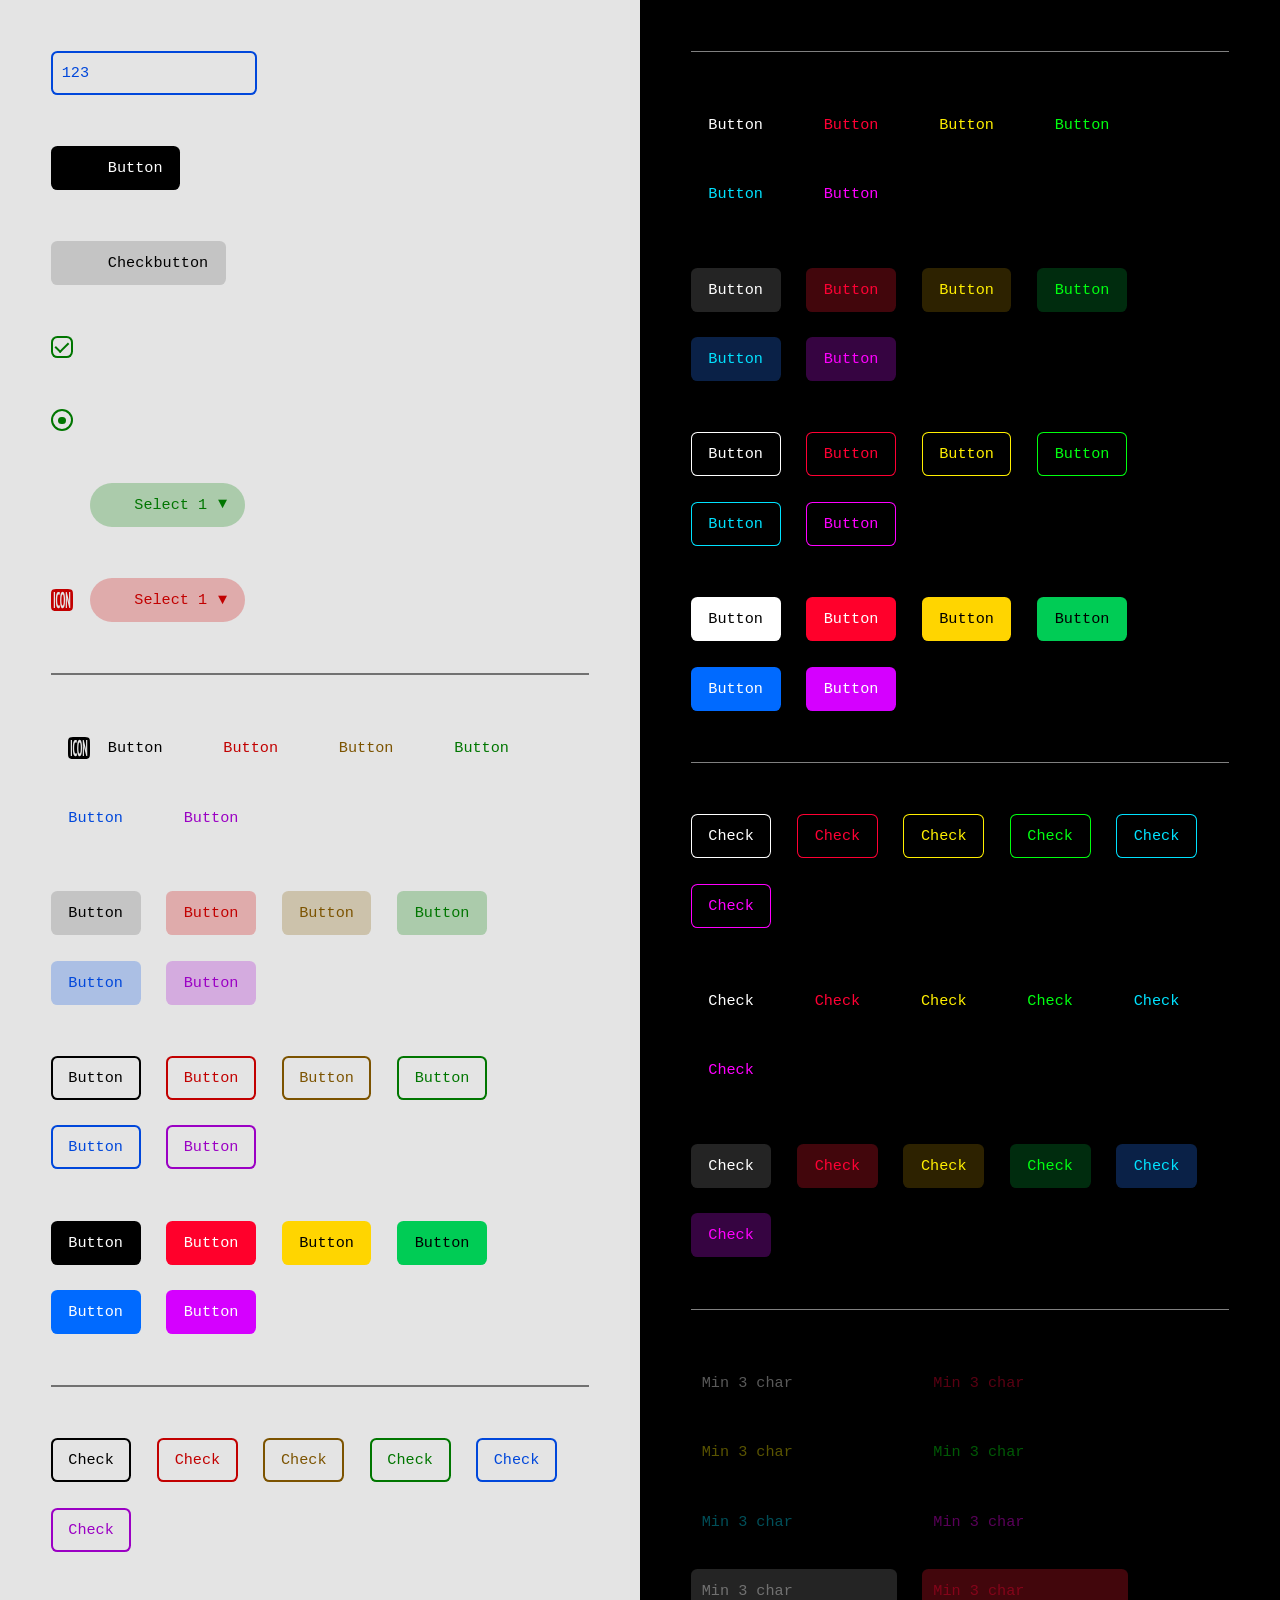
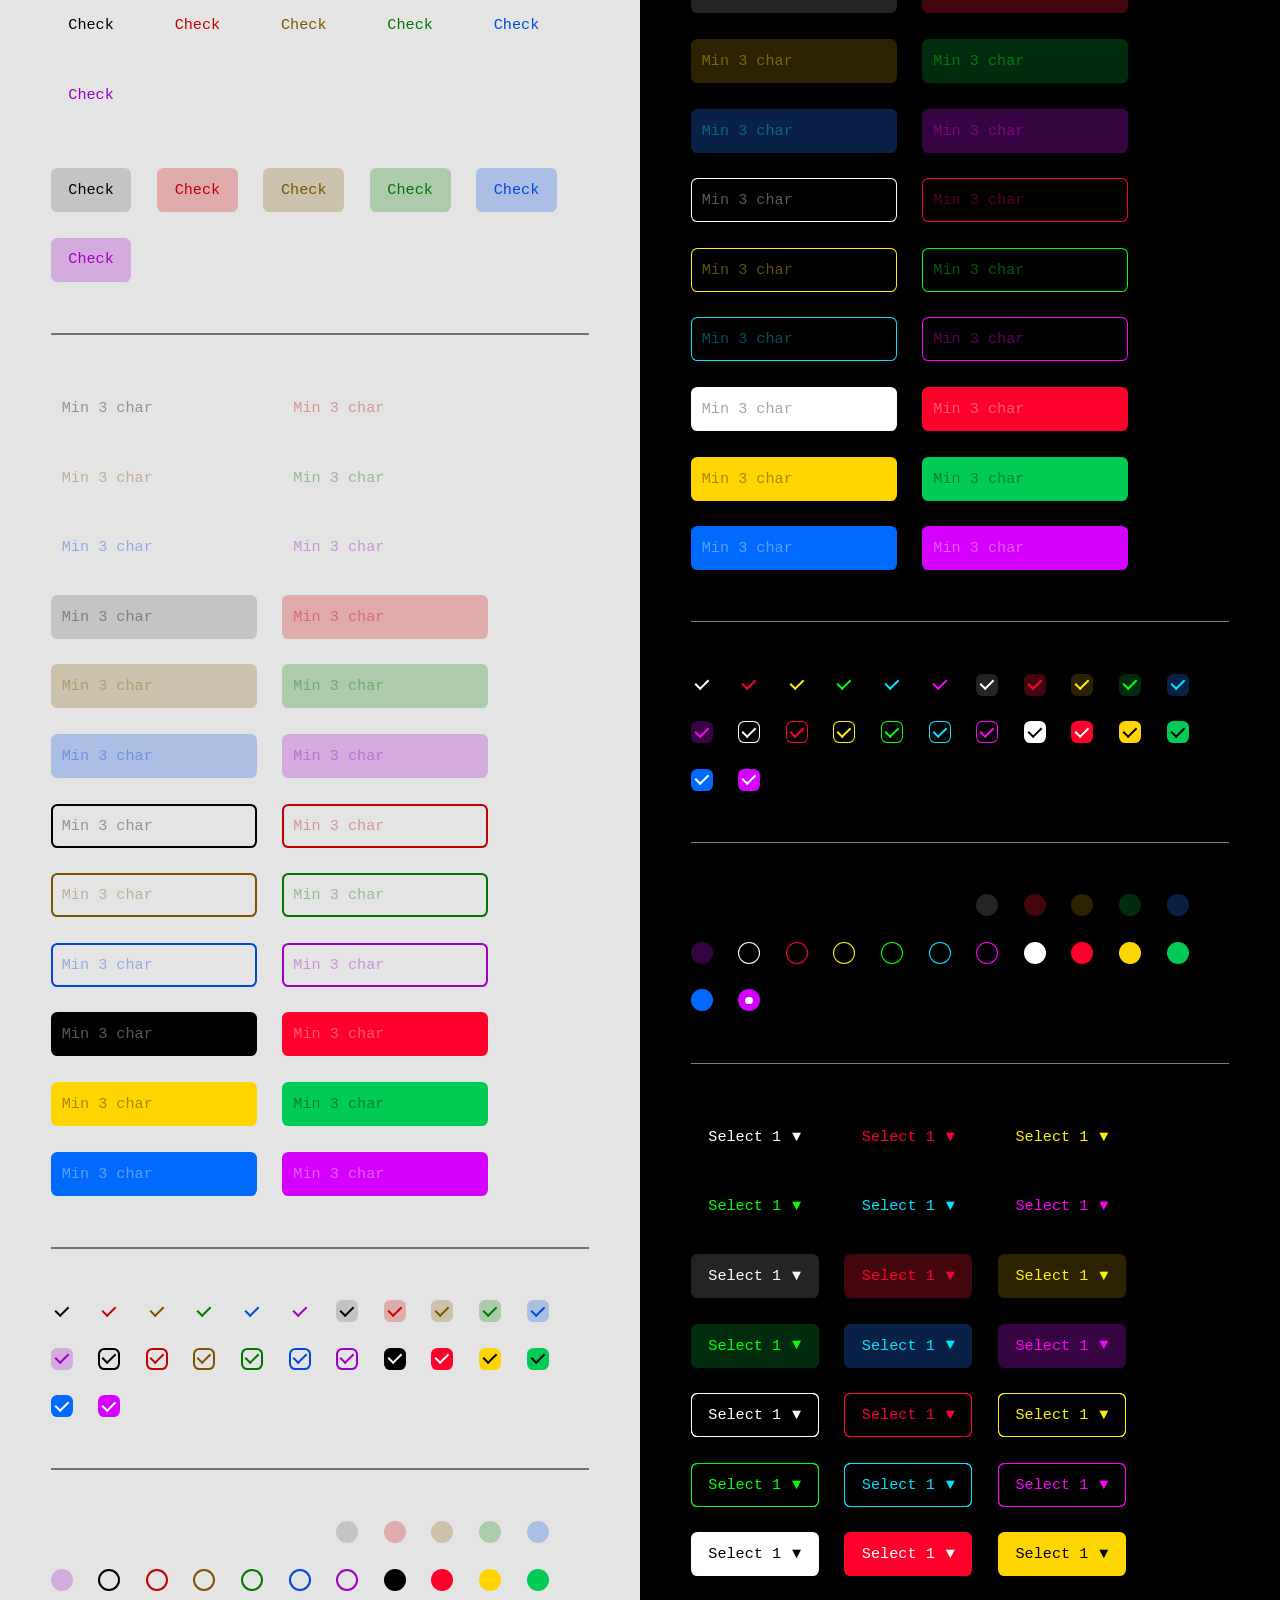
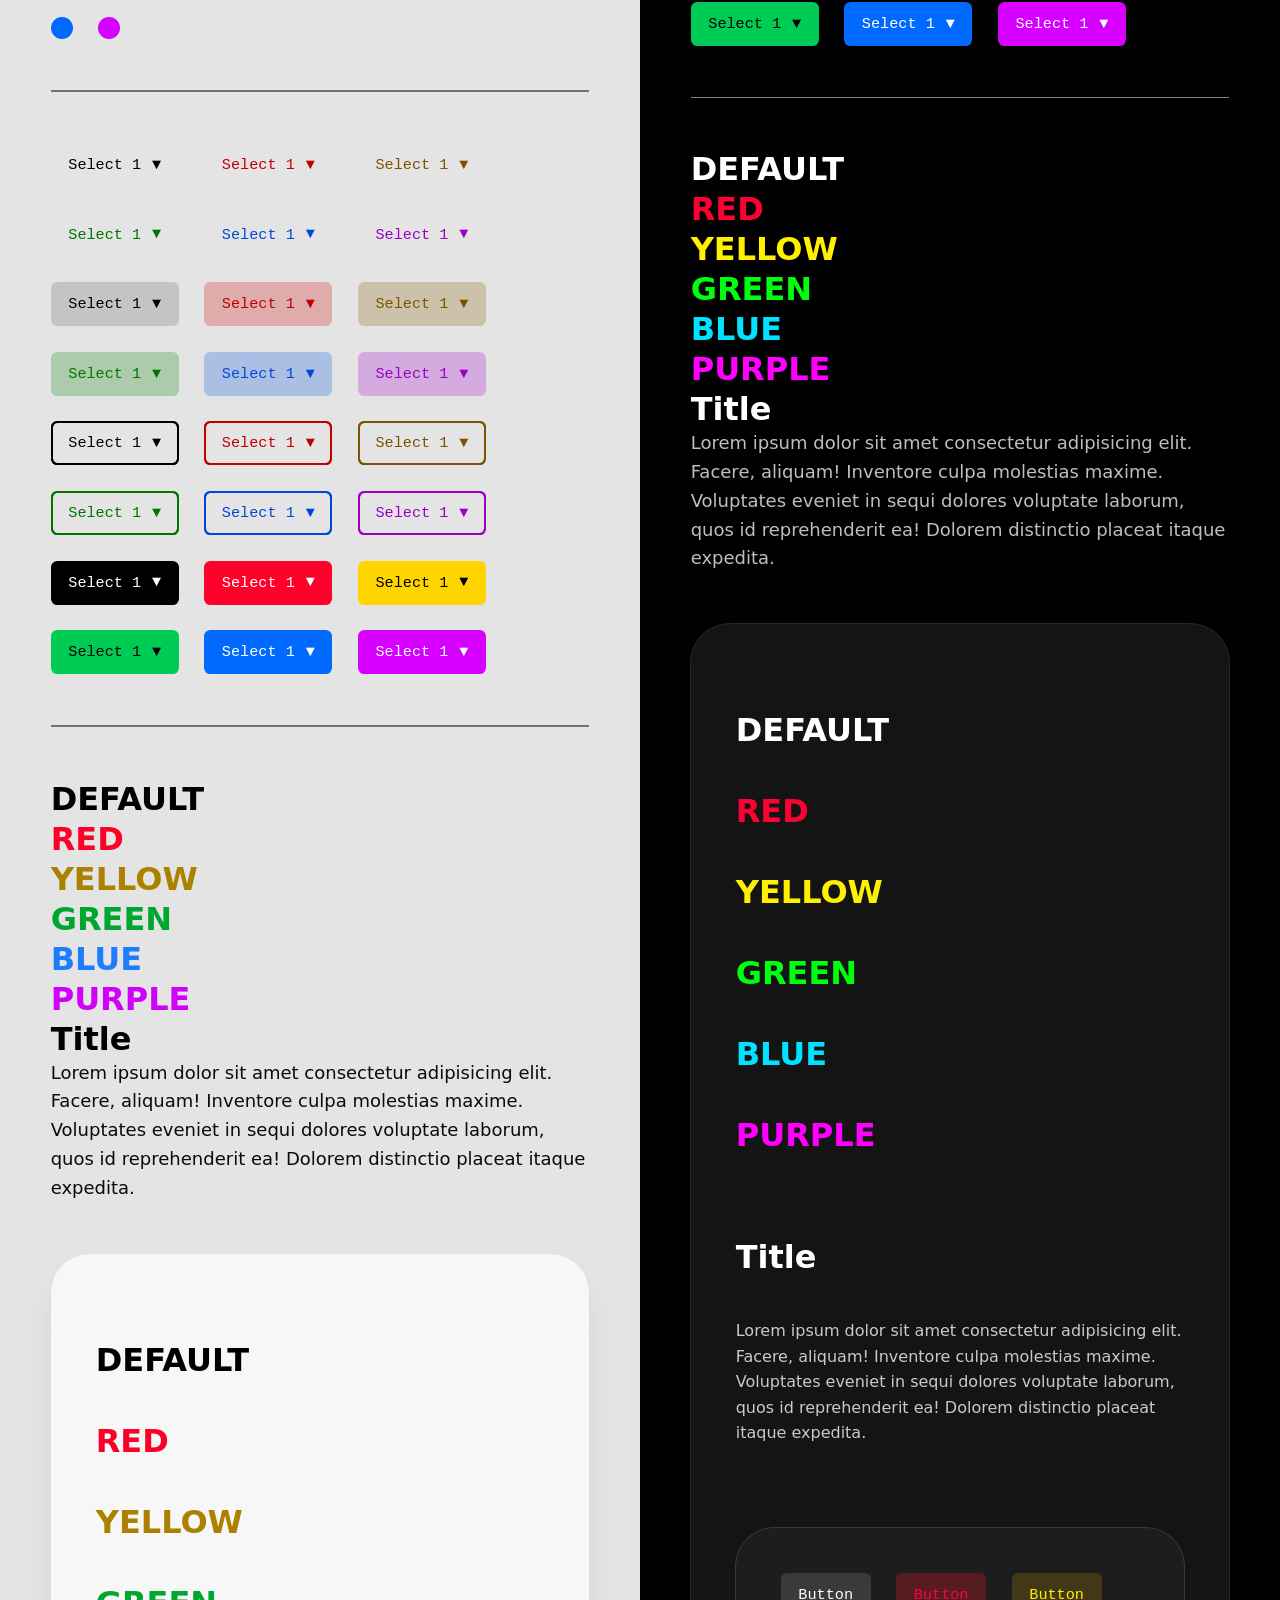
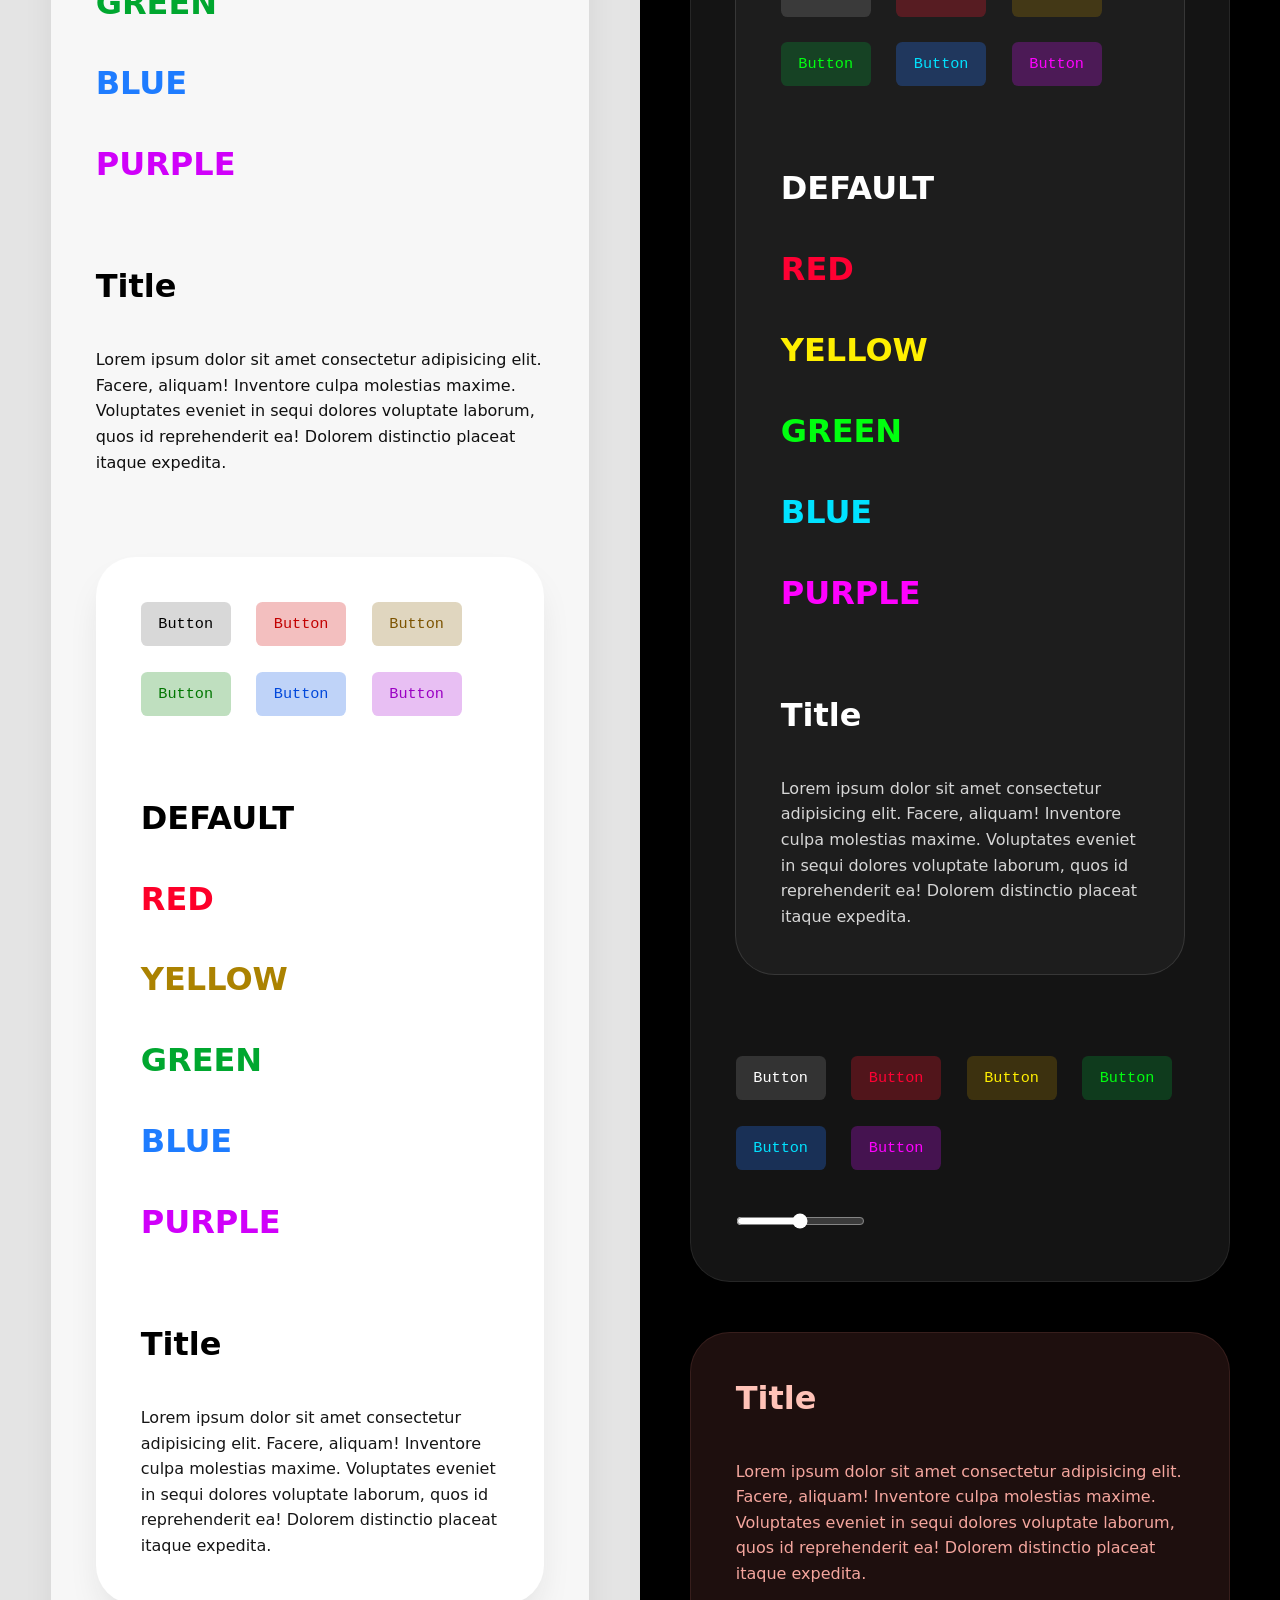
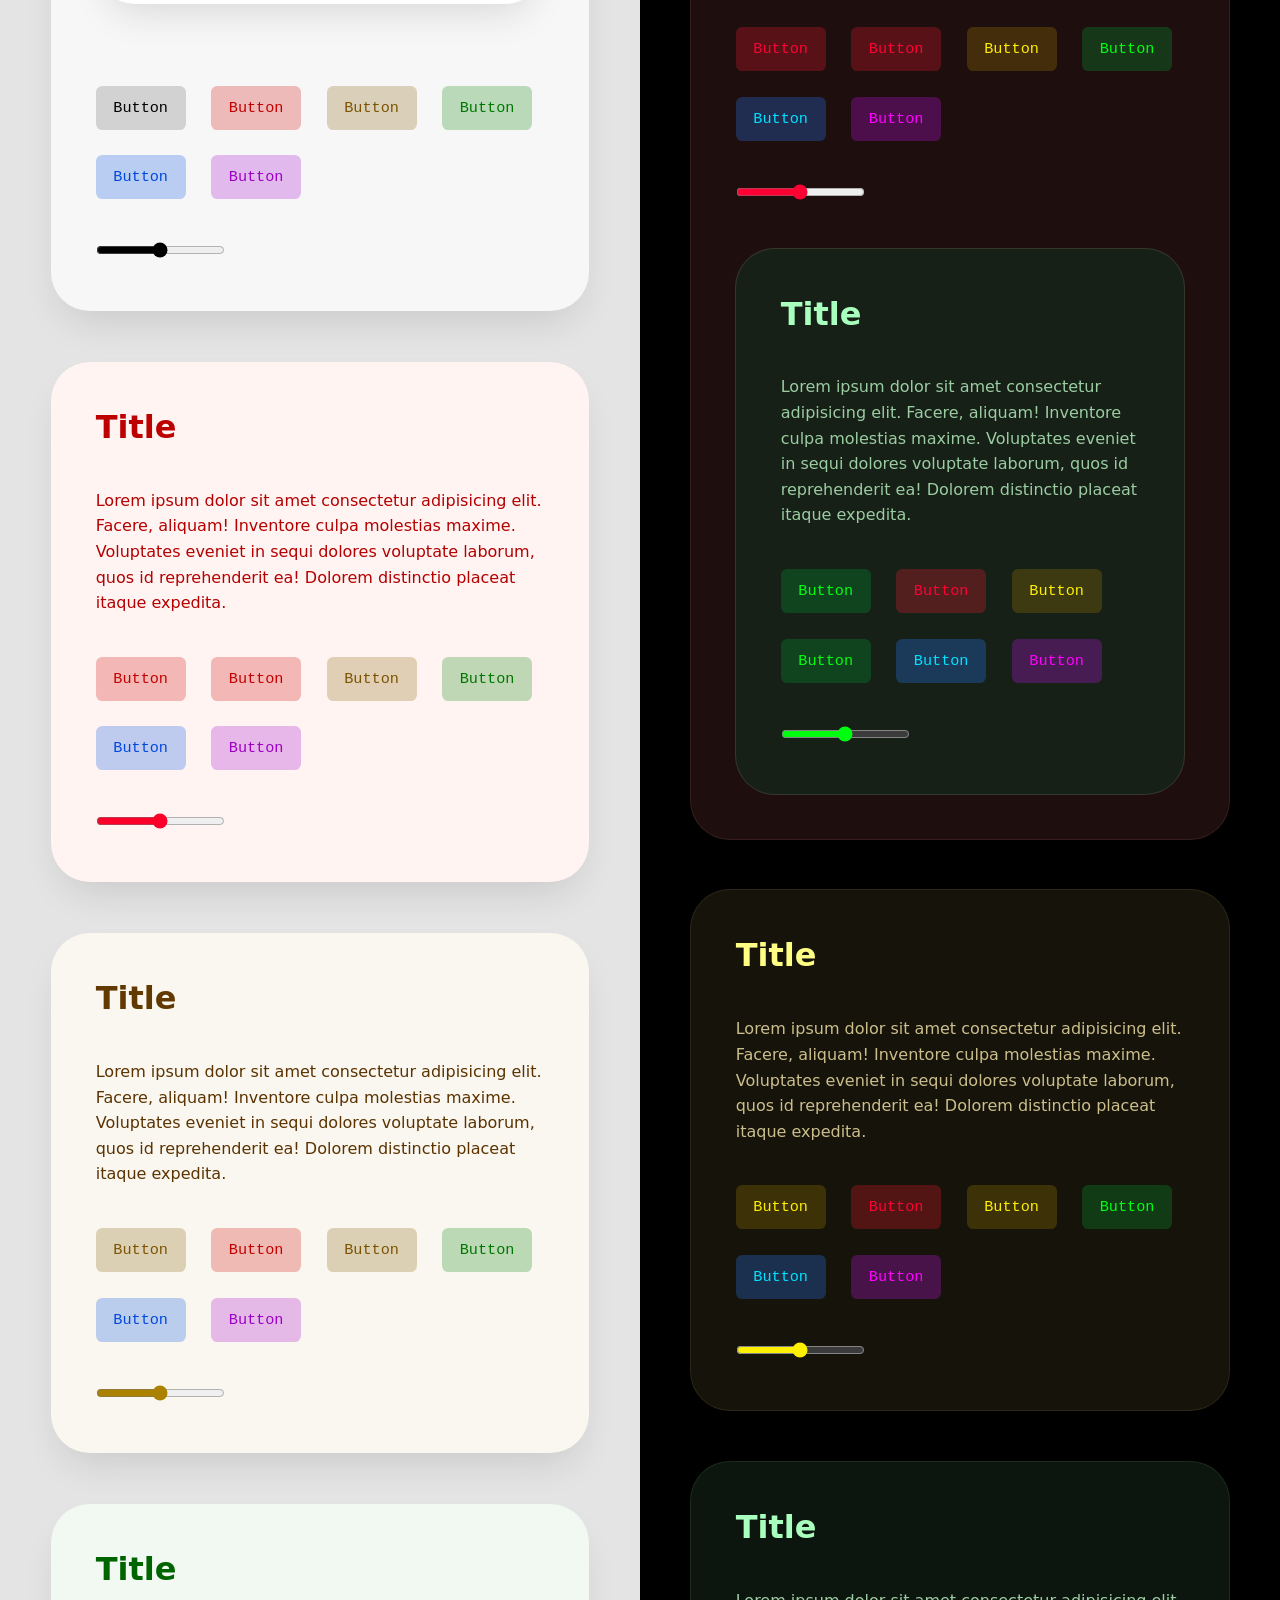
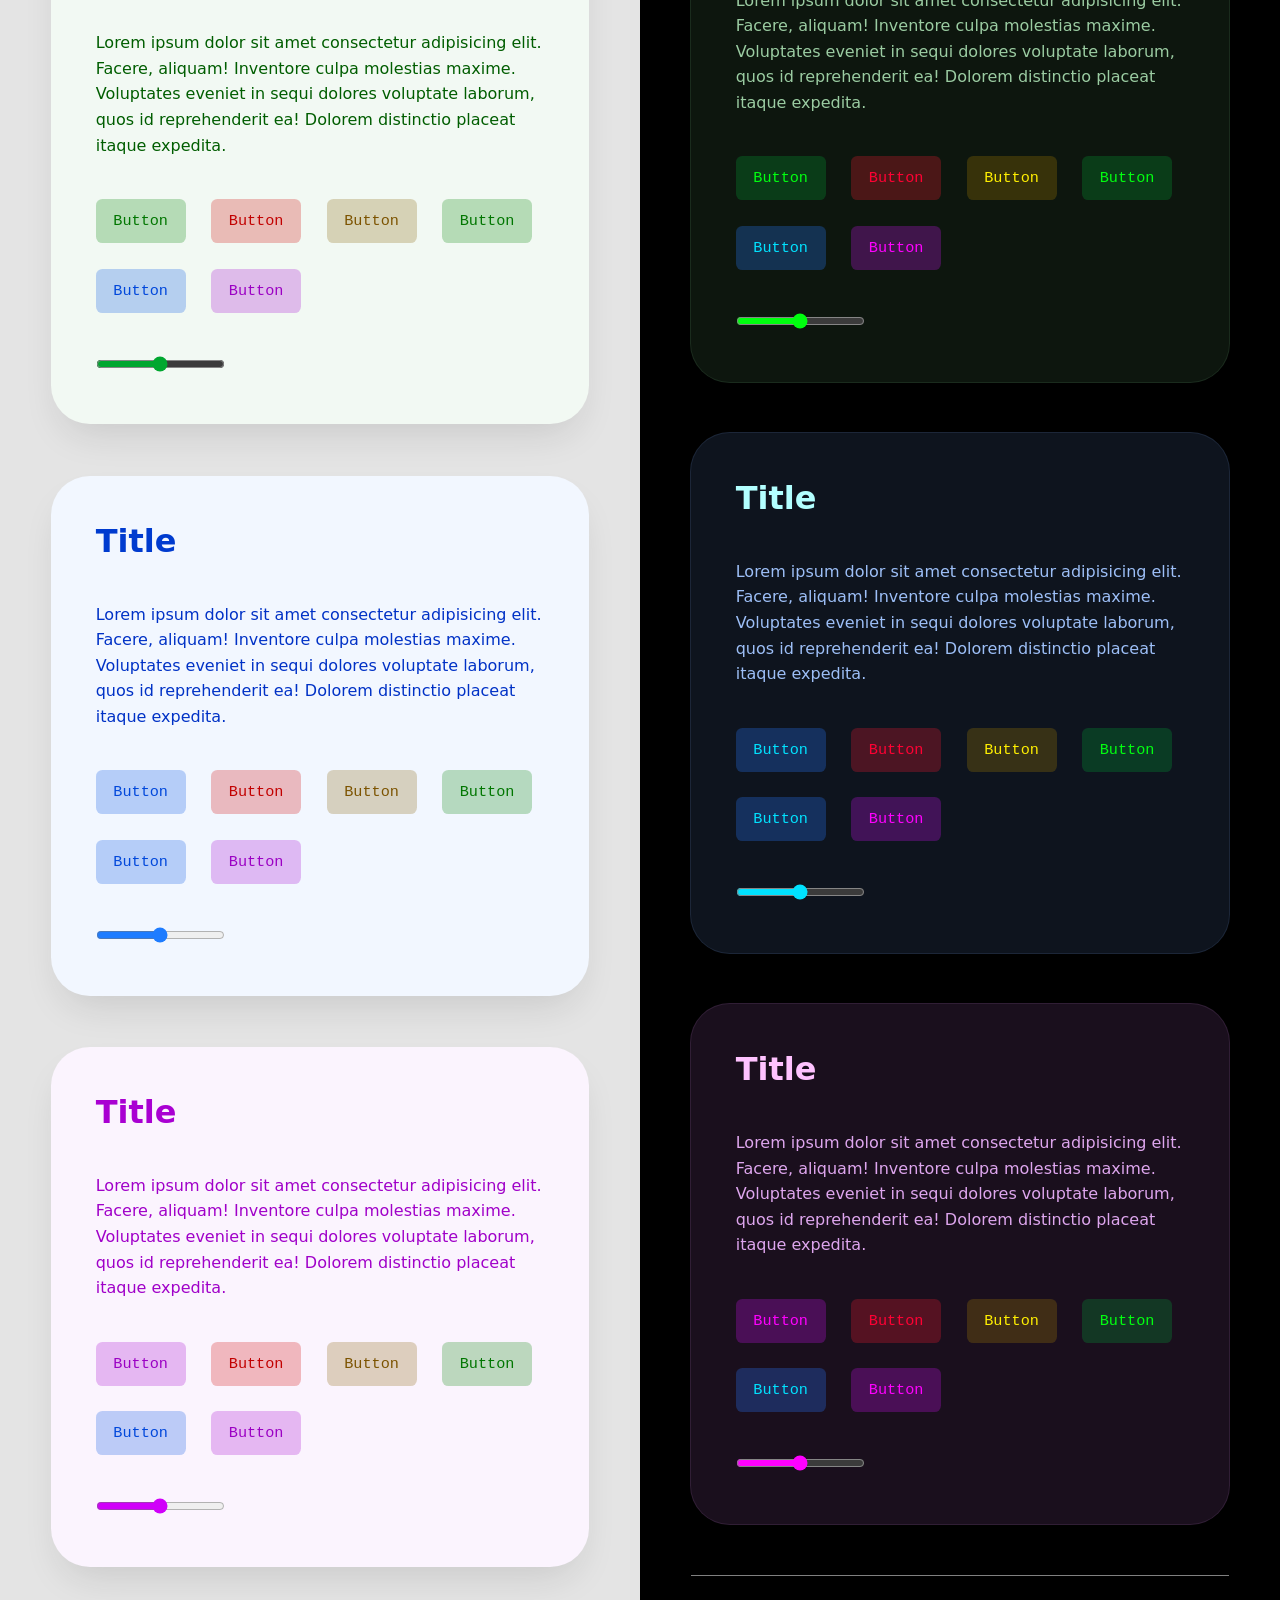
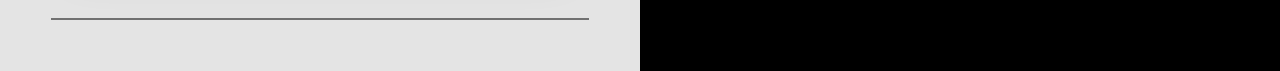
==== commit 42102dd1: "_" ====
--- a/index.html
+++ b/index.html
@@ -1 +1 @@
-<!DOCTYPE html><meta name="robots" content="noindex"><html class="html"><head><meta charset="utf-8"><meta name="viewport" content="width=device-width"><title>912 </title><style> * { box-sizing: border-box; } body { min-height: 100vh; display: flex; margin: 0; align-items: stretch; } html { font-family: System-ui; line-height: 1.6; } .container { padding: var(--padding-l); background-color: var(--surface-color); display: flex; flex-direction: column; flex-grow: 1; gap: 2rlh; align-items: start; } .container__item { display: flex; flex-wrap: wrap; gap: 1rlh; } h1, h2, h3, h4, h5, h6 { font-weight: var(--font-weight-title); } h3 { font-size: 2rem; line-height: 1.25; color: var(--accent-color); } h2 { margin-top: 2rlh; } hr { align-self: stretch; border: none; background-color: canvasText; height: var(--border-width); opacity: 0.5; } p { margin-block: var(--gap-m); } </style> <link rel="stylesheet" href="https://synchronizer.github.io/algo-colors/style.css"> </head><body class="body"><div class="container"><input type="text" class="control control_type_input control_variant_outline" data-color="blue" value="123"/><button class="control control_type_button control_variant_fill" ><span class="control__icon" style="mask-image: url(https://upload.wikimedia.org/wikipedia/commons/thumb/4/4f/SVG_Logo.svg/1920px-SVG_Logo.svg.png);"></span>Button</button><label class="control control_type_checkbutton" ><input type="checkbox" class="control__input"><span class="control__icon" style="mask-image: url(https://upload.wikimedia.org/wikipedia/commons/thumb/4/4f/SVG_Logo.svg/1920px-SVG_Logo.svg.png);"></span> Checkbutton </label><input type="checkbox" class="control control_type_checkbox control_variant_outline" data-color="green" checked="1"></input><input type="radio" class="control control_type_radio control_variant_outline" data-color="green" checked="1"></input><div class="control control_type_select control_shape_pill control__select-wrapper" data-color="green"><span class="control__icon" style="mask-image: url(https://upload.wikimedia.org/wikipedia/commons/thumb/4/4f/SVG_Logo.svg/1920px-SVG_Logo.svg.png);"></span><select class="control control_type_select control_shape_pill" ><option class="select__option" > Select 1 </option><option class="select__option" > Select 2 </option><option class="select__option" > Select 3 </option></select></div><div class="control control__select-wrapper" data-color="red"><span class="control__icon"></span><select name="" id="" class="control control_type_select control_shape_pill"><option value="">Select 1</option><option value="">Select 2</option><option value="">Select 3</option></select></div><hr><div class="container__item"><button class="control control_type_button control_variant_ghost"><span class="control__icon"></span>Button</button><button class="control control_type_button control_variant_ghost control_color_red" data-color="red">Button</button><button class="control control_type_button control_variant_ghost control_color_yellow" data-color="yellow">Button</button><button class="control control_type_button control_variant_ghost control_color_green" data-color="green">Button</button><button class="control control_type_button control_variant_ghost control_color_blue" data-color="blue">Button</button><button class="control control_type_button control_variant_ghost control_color_purple" data-color="purple">Button</button></div><div class="container__item"><button class="control control_type_button">Button</button><button class="control control_type_button control_color_red" data-color="red">Button</button><button class="control control_type_button control_color_yellow" data-color="yellow">Button</button><button class="control control_type_button control_color_green" data-color="green">Button</button><button class="control control_type_button control_color_blue" data-color="blue">Button</button><button class="control control_type_button control_color_purple" data-color="purple">Button</button></div><div class="container__item"><button class="control control_type_button control_variant_outline">Button</button><button class="control control_type_button control_variant_outline control_color_red" data-color="red">Button</button><button class="control control_type_button control_variant_outline control_color_yellow" data-color="yellow">Button</button><button class="control control_type_button control_variant_outline control_color_green" data-color="green">Button</button><button class="control control_type_button control_variant_outline control_color_blue" data-color="blue">Button</button><button class="control control_type_button control_variant_outline control_color_purple" data-color="purple">Button</button></div><div class="container__item"><button class="control control_type_button control_variant_fill">Button</button><button class="control control_type_button control_variant_fill control_color_red" data-color="red">Button</button><button class="control control_type_button control_variant_fill control_color_yellow" data-color="yellow">Button</button><button class="control control_type_button control_variant_fill control_color_green" data-color="green">Button</button><button class="control control_type_button control_variant_fill control_color_blue" data-color="blue">Button</button><button class="control control_type_button control_variant_fill control_color_purple" data-color="purple">Button</button></div><hr><div class="container__item"><label class="control control_type_checkbutton control_variant_outline"><input type="checkbox" class="control__input"> Check </label><label class="control control_type_checkbutton control_variant_outline control_color_red" data-color="red"><input type="checkbox" class="control__input"> Check </label><label class="control control_type_checkbutton control_variant_outline control_color_yellow" data-color="yellow"><input type="checkbox" class="control__input"> Check </label><label class="control control_type_checkbutton control_variant_outline control_color_green" data-color="green"><input type="checkbox" class="control__input"> Check </label><label class="control control_type_checkbutton control_variant_outline control_color_blue" data-color="blue"><input type="checkbox" class="control__input"> Check </label><label class="control control_type_checkbutton control_variant_outline control_color_purple" data-color="purple"><input type="checkbox" class="control__input"> Check </label></div><div class="container__item"><label class="control control_type_checkbutton control_variant_ghost"><input type="checkbox" class="control__input"> Check </label><label class="control control_type_checkbutton control_variant_ghost control_color_red" data-color="red"><input type="checkbox" class="control__input"> Check </label><label class="control control_type_checkbutton control_variant_ghost control_color_yellow" data-color="yellow"><input type="checkbox" class="control__input"> Check </label><label class="control control_type_checkbutton control_variant_ghost control_color_green" data-color="green"><input type="checkbox" class="control__input"> Check </label><label class="control control_type_checkbutton control_variant_ghost control_color_blue" data-color="blue"><input type="checkbox" class="control__input"> Check </label><label class="control control_type_checkbutton control_variant_ghost control_color_purple" data-color="purple"><input type="checkbox" class="control__input"> Check </label></div><div class="container__item"><label class="control control_type_checkbutton"><input type="checkbox" class="control__input"> Check </label><label class="control control_type_checkbutton control_color_red" data-color="red"><input type="checkbox" class="control__input"> Check </label><label class="control control_type_checkbutton control_color_yellow" data-color="yellow"><input type="checkbox" class="control__input"> Check </label><label class="control control_type_checkbutton control_color_green" data-color="green"><input type="checkbox" class="control__input"> Check </label><label class="control control_type_checkbutton control_color_blue" data-color="blue"><input type="checkbox" class="control__input"> Check </label><label class="control control_type_checkbutton control_color_purple" data-color="purple"><input type="checkbox" class="control__input"> Check </label></div><hr><div class="container__item"><input type="text" placeholder="Min 3 char" minlength="3" minlength="3" required checked class="control control_type_input control_variant_ghost"><input type="text" placeholder="Min 3 char" minlength="3" minlength="3" required checked class="control control_type_input control_variant_ghost control_color_red" data-color="red"><input type="text" placeholder="Min 3 char" minlength="3" minlength="3" required checked class="control control_type_input control_variant_ghost control_color_yellow" data-color="yellow"><input type="text" placeholder="Min 3 char" minlength="3" minlength="3" required checked class="control control_type_input control_variant_ghost control_color_green" data-color="green"><input type="text" placeholder="Min 3 char" minlength="3" minlength="3" required checked class="control control_type_input control_variant_ghost control_color_blue" data-color="blue"><input type="text" placeholder="Min 3 char" minlength="3" minlength="3" required checked class="control control_type_input control_variant_ghost control_color_purple" data-color="purple"><input type="text" placeholder="Min 3 char" minlength="3" minlength="3" required checked class="control control_type_input"><input type="text" placeholder="Min 3 char" minlength="3" minlength="3" required checked class="control control_type_input" data-color="red"><input type="text" placeholder="Min 3 char" minlength="3" minlength="3" required checked class="control control_type_input" data-color="yellow"><input type="text" placeholder="Min 3 char" minlength="3" minlength="3" required checked class="control control_type_input" data-color="green"><input type="text" placeholder="Min 3 char" minlength="3" minlength="3" required checked class="control control_type_input" data-color="blue"><input type="text" placeholder="Min 3 char" minlength="3" minlength="3" required checked class="control control_type_input" data-color="purple"><input type="text" placeholder="Min 3 char" minlength="3" minlength="3" required checked class="control control_type_input control_variant_outline"><input type="text" placeholder="Min 3 char" minlength="3" minlength="3" required checked class="control control_type_input control_variant_outline control_color_red" data-color="red"><input type="text" placeholder="Min 3 char" minlength="3" minlength="3" required checked class="control control_type_input control_variant_outline control_color_yellow" data-color="yellow"><input type="text" placeholder="Min 3 char" minlength="3" minlength="3" required checked class="control control_type_input control_variant_outline control_color_green" data-color="green"><input type="text" placeholder="Min 3 char" minlength="3" minlength="3" required checked class="control control_type_input control_variant_outline control_color_blue" data-color="blue"><input type="text" placeholder="Min 3 char" minlength="3" minlength="3" required checked class="control control_type_input control_variant_outline control_color_purple" data-color="purple"><input type="text" placeholder="Min 3 char" minlength="3" minlength="3" required checked class="control control_type_input control_variant_fill"><input type="text" placeholder="Min 3 char" minlength="3" minlength="3" required checked class="control control_type_input control_variant_fill control_color_red" data-color="red"><input type="text" placeholder="Min 3 char" minlength="3" minlength="3" required checked class="control control_type_input control_variant_fill control_color_yellow" data-color="yellow"><input type="text" placeholder="Min 3 char" minlength="3" minlength="3" required checked class="control control_type_input control_variant_fill control_color_green" data-color="green"><input type="text" placeholder="Min 3 char" minlength="3" minlength="3" required checked class="control control_type_input control_variant_fill control_color_blue" data-color="blue"><input type="text" placeholder="Min 3 char" minlength="3" minlength="3" required checked class="control control_type_input control_variant_fill control_color_purple" data-color="purple"></div><hr><div class="container__item"><input type="checkbox" checked class="control control_type_checkbox control_variant_ghost"><input type="checkbox" checked class="control control_type_checkbox control_variant_ghost control_color_red" data-color="red"><input type="checkbox" checked class="control control_type_checkbox control_variant_ghost control_color_yellow" data-color="yellow"><input type="checkbox" checked class="control control_type_checkbox control_variant_ghost control_color_green" data-color="green"><input type="checkbox" checked class="control control_type_checkbox control_variant_ghost control_color_blue" data-color="blue"><input type="checkbox" checked class="control control_type_checkbox control_variant_ghost control_color_purple" data-color="purple"><input type="checkbox" checked class="control control_type_checkbox"><input type="checkbox" checked class="control control_type_checkbox" data-color="red"><input type="checkbox" checked class="control control_type_checkbox" data-color="yellow"><input type="checkbox" checked class="control control_type_checkbox" data-color="green"><input type="checkbox" checked class="control control_type_checkbox" data-color="blue"><input type="checkbox" checked class="control control_type_checkbox" data-color="purple"><input type="checkbox" checked class="control control_type_checkbox control_variant_outline"><input type="checkbox" checked class="control control_type_checkbox control_variant_outline control_color_red" data-color="red"><input type="checkbox" checked class="control control_type_checkbox control_variant_outline control_color_yellow" data-color="yellow"><input type="checkbox" checked class="control control_type_checkbox control_variant_outline control_color_green" data-color="green"><input type="checkbox" checked class="control control_type_checkbox control_variant_outline control_color_blue" data-color="blue"><input type="checkbox" checked class="control control_type_checkbox control_variant_outline control_color_purple" data-color="purple"><input type="checkbox" checked class="control control_type_checkbox control_variant_fill"><input type="checkbox" checked class="control control_type_checkbox control_variant_fill control_color_red" data-color="red"><input type="checkbox" checked class="control control_type_checkbox control_variant_fill control_color_yellow" data-color="yellow"><input type="checkbox" checked class="control control_type_checkbox control_variant_fill control_color_green" data-color="green"><input type="checkbox" checked class="control control_type_checkbox control_variant_fill control_color_blue" data-color="blue"><input type="checkbox" checked class="control control_type_checkbox control_variant_fill control_color_purple" data-color="purple"></div><hr><div class="container__item"><input type="radio" name="radio" checked class="control control_type_radio control_variant_ghost"><input type="radio" name="radio" checked class="control control_type_radio control_variant_ghost control_color_red" data-color="red"><input type="radio" name="radio" checked class="control control_type_radio control_variant_ghost control_color_yellow" data-color="yellow"><input type="radio" name="radio" checked class="control control_type_radio control_variant_ghost control_color_green" data-color="green"><input type="radio" name="radio" checked class="control control_type_radio control_variant_ghost control_color_blue" data-color="blue"><input type="radio" name="radio" checked class="control control_type_radio control_variant_ghost control_color_purple" data-color="purple"><input type="radio" name="radio" checked class="control control_type_radio"><input type="radio" name="radio" checked class="control control_type_radio" data-color="red"><input type="radio" name="radio" checked class="control control_type_radio" data-color="yellow"><input type="radio" name="radio" checked class="control control_type_radio" data-color="green"><input type="radio" name="radio" checked class="control control_type_radio" data-color="blue"><input type="radio" name="radio" checked class="control control_type_radio" data-color="purple"><input type="radio" name="radio" checked class="control control_type_radio control_variant_outline"><input type="radio" name="radio" checked class="control control_type_radio control_variant_outline control_color_red" data-color="red"><input type="radio" name="radio" checked class="control control_type_radio control_variant_outline control_color_yellow" data-color="yellow"><input type="radio" name="radio" checked class="control control_type_radio control_variant_outline control_color_green" data-color="green"><input type="radio" name="radio" checked class="control control_type_radio control_variant_outline control_color_blue" data-color="blue"><input type="radio" name="radio" checked class="control control_type_radio control_variant_outline control_color_purple" data-color="purple"><input type="radio" name="radio" checked class="control control_type_radio control_variant_fill"><input type="radio" name="radio" checked class="control control_type_radio control_variant_fill control_color_red" data-color="red"><input type="radio" name="radio" checked class="control control_type_radio control_variant_fill control_color_yellow" data-color="yellow"><input type="radio" name="radio" checked class="control control_type_radio control_variant_fill control_color_green" data-color="green"><input type="radio" name="radio" checked class="control control_type_radio control_variant_fill control_color_blue" data-color="blue"><input type="radio" name="radio" checked class="control control_type_radio control_variant_fill control_color_purple" data-color="purple"></div><hr><div class="container__item"><div class="control control__select-wrapper control_variant_ghost"><select name="" id="" class="control control_type_select control_variant_ghost"><option value="">Select 1</option><option value="">Select 2</option><option value="">Select 3</option></select></div><div class="control control__select-wrapper control_variant_ghost" data-color="red"><select name="" id="" class="control control_type_select control_variant_ghost"><option value="">Select 1</option><option value="">Select 2</option><option value="">Select 3</option></select></div><div class="control control__select-wrapper control_variant_ghost" data-color="yellow"><select name="" id="" class="control control_type_select control_variant_ghost"><option value="">Select 1</option><option value="">Select 2</option><option value="">Select 3</option></select></div><div class="control control__select-wrapper control_variant_ghost" data-color="green"><select name="" id="" class="control control_type_select control_variant_ghost"><option value="">Select 1</option><option value="">Select 2</option><option value="">Select 3</option></select></div><div class="control control__select-wrapper control_variant_ghost" data-color="blue"><select name="" id="" class="control control_type_select control_variant_ghost"><option value="">Select 1</option><option value="">Select 2</option><option value="">Select 3</option></select></div><div class="control control__select-wrapper control_variant_ghost" data-color="purple"><select name="" id="" class="control control_type_select control_variant_ghost"><option value="">Select 1</option><option value="">Select 2</option><option value="">Select 3</option></select></div><div class="control control__select-wrapper"><select name="" id="" class="control control_type_select"><option value="">Select 1</option><option value="">Select 2</option><option value="">Select 3</option></select></div><div class="control control__select-wrapper" data-color="red"><select name="" id="" class="control control_type_select"><option value="">Select 1</option><option value="">Select 2</option><option value="">Select 3</option></select></div><div class="control control__select-wrapper" data-color="yellow"><select name="" id="" class="control control_type_select"><option value="">Select 1</option><option value="">Select 2</option><option value="">Select 3</option></select></div><div class="control control__select-wrapper" data-color="green"><select name="" id="" class="control control_type_select"><option value="">Select 1</option><option value="">Select 2</option><option value="">Select 3</option></select></div><div class="control control__select-wrapper" data-color="blue"><select name="" id="" class="control control_type_select"><option value="">Select 1</option><option value="">Select 2</option><option value="">Select 3</option></select></div><div class="control control__select-wrapper control_type_select" data-color="purple"><select name="" id="" class="control control_type_select"><option value="">Select 1</option><option value="">Select 2</option><option value="">Select 3</option></select></div><div class="control control__select-wrapper control_variant_outline"><select name="" id="" class="control control_type_select control_variant_outline"><option value="">Select 1</option><option value="">Select 2</option><option value="">Select 3</option></select></div><div class="control control__select-wrapper control_variant_outline" data-color="red"><select name="" id="" class="control control_type_select control_variant_outline"><option value="">Select 1</option><option value="">Select 2</option><option value="">Select 3</option></select></div><div class="control control__select-wrapper control_variant_outline" data-color="yellow"><select name="" id="" class="control control_type_select control_variant_outline"><option value="">Select 1</option><option value="">Select 2</option><option value="">Select 3</option></select></div><div class="control control__select-wrapper control_variant_outline" data-color="green"><select name="" id="" class="control control_type_select control_variant_outline"><option value="">Select 1</option><option value="">Select 2</option><option value="">Select 3</option></select></div><div class="control control__select-wrapper control_variant_outline" data-color="blue"><select name="" id="" class="control control_type_select control_variant_outline"><option value="">Select 1</option><option value="">Select 2</option><option value="">Select 3</option></select></div><div class="control control__select-wrapper control_variant_outline" data-color="purple"><select name="" id="" class="control control_type_select control_variant_outline"><option value="">Select 1</option><option value="">Select 2</option><option value="">Select 3</option></select></div><div class="control control__select-wrapper control_variant_fill"><select name="" id="" class="control control_type_select control_variant_fill"><option value="">Select 1</option><option value="">Select 2</option><option value="">Select 3</option></select></div><div class="control control__select-wrapper control_variant_fill" data-color="red"><select name="" id="" class="control control_type_select control_variant_fill"><option value="">Select 1</option><option value="">Select 2</option><option value="">Select 3</option></select></div><div class="control control__select-wrapper control_variant_fill" data-color="yellow"><select name="" id="" class="control control_type_select control_variant_fill"><option value="">Select 1</option><option value="">Select 2</option><option value="">Select 3</option></select></div><div class="control control__select-wrapper control_variant_fill" data-color="green"><select name="" id="" class="control control_type_select control_variant_fill"><option value="">Select 1</option><option value="">Select 2</option><option value="">Select 3</option></select></div><div class="control control__select-wrapper control_variant_fill" data-color="blue"><select name="" id="" class="control control_type_select control_variant_fill"><option value="">Select 1</option><option value="">Select 2</option><option value="">Select 3</option></select></div><div class="control control__select-wrapper control_variant_fill" data-color="purple"><select name="" id="" class="control control_type_select control_variant_fill"><option value="">Select 1</option><option value="">Select 2</option><option value="">Select 3</option></select></div></div><hr><div><p><h3>DEFAULT</h3><h3 data-color="red">RED</h3><h3 data-color="yellow">YELLOW</h3><h3 data-color="green">GREEN</h3><h3 data-color="blue">BLUE</h3><h3 data-color="purple">PURPLE</h3></p><h3 class="surface__title">Title</h3><p> Lorem ipsum dolor sit amet consectetur adipisicing elit. Facere, aliquam! Inventore culpa molestias maxime. Voluptates eveniet in sequi dolores voluptate laborum, quos id reprehenderit ea! Dolorem distinctio placeat itaque expedita. </p></div><div class="surface" data-layer="1"><p><h3>DEFAULT</h3><h3 data-color="red">RED</h3><h3 data-color="yellow">YELLOW</h3><h3 data-color="green">GREEN</h3><h3 data-color="blue">BLUE</h3><h3 data-color="purple">PURPLE</h3></p><h3 class="surface__title">Title</h3><p> Lorem ipsum dolor sit amet consectetur adipisicing elit. Facere, aliquam! Inventore culpa molestias maxime. Voluptates eveniet in sequi dolores voluptate laborum, quos id reprehenderit ea! Dolorem distinctio placeat itaque expedita. </p><p><div class="surface" data-layer="2"><div class="container__item"><button class="control control_type_button control_color_default">Button</button><button class="control control_type_button control_color_red" data-color="red">Button</button><button class="control control_type_button control_color_yellow" data-color="yellow">Button</button><button class="control control_type_button control_color_green" data-color="green">Button</button><button class="control control_type_button control_color_blue" data-color="blue">Button</button><button class="control control_type_button control_color_purple" data-color="purple">Button</button></div><p><h3>DEFAULT</h3><h3 data-color="red">RED</h3><h3 data-color="yellow">YELLOW</h3><h3 data-color="green">GREEN</h3><h3 data-color="blue">BLUE</h3><h3 data-color="purple">PURPLE</h3></p><h3 class="surface__title">Title</h3><p> Lorem ipsum dolor sit amet consectetur adipisicing elit. Facere, aliquam! Inventore culpa molestias maxime. Voluptates eveniet in sequi dolores voluptate laborum, quos id reprehenderit ea! Dolorem distinctio placeat itaque expedita. </p></div></p><div class="container__item"><button class="control control_type_button control_color_default">Button</button><button class="control control_type_button control_color_red" data-color="red">Button</button><button class="control control_type_button control_color_yellow" data-color="yellow">Button</button><button class="control control_type_button control_color_green" data-color="green">Button</button><button class="control control_type_button control_color_blue" data-color="blue">Button</button><button class="control control_type_button control_color_purple" data-color="purple">Button</button></div><p><input type="range" name="" id=""></p></div><div class="surface" data-layer="1" data-color="red"><h3 class="surface__title">Title</h3><p> Lorem ipsum dolor sit amet consectetur adipisicing elit. Facere, aliquam! Inventore culpa molestias maxime. Voluptates eveniet in sequi dolores voluptate laborum, quos id reprehenderit ea! Dolorem distinctio placeat itaque expedita. </p><div class="container__item"><button class="control control_type_button control_color_default">Button</button><button class="control control_type_button control_color_red" data-color="red">Button</button><button class="control control_type_button control_color_yellow" data-color="yellow">Button</button><button class="control control_type_button control_color_green" data-color="green">Button</button><button class="control control_type_button control_color_blue" data-color="blue">Button</button><button class="control control_type_button control_color_purple" data-color="purple">Button</button></div><p><input type="range" name="" id=""></p></div><div class="surface" data-layer="1" data-color="yellow"><h3 class="surface__title">Title</h3><p> Lorem ipsum dolor sit amet consectetur adipisicing elit. Facere, aliquam! Inventore culpa molestias maxime. Voluptates eveniet in sequi dolores voluptate laborum, quos id reprehenderit ea! Dolorem distinctio placeat itaque expedita. </p><div class="container__item"><button class="control control_type_button control_color_default">Button</button><button class="control control_type_button control_color_red" data-color="red">Button</button><button class="control control_type_button control_color_yellow" data-color="yellow">Button</button><button class="control control_type_button control_color_green" data-color="green">Button</button><button class="control control_type_button control_color_blue" data-color="blue">Button</button><button class="control control_type_button control_color_purple" data-color="purple">Button</button></div><p><input type="range" name="" id=""></p></div><div class="surface" data-layer="1" data-color="green"><h3 class="surface__title">Title</h3><p> Lorem ipsum dolor sit amet consectetur adipisicing elit. Facere, aliquam! Inventore culpa molestias maxime. Voluptates eveniet in sequi dolores voluptate laborum, quos id reprehenderit ea! Dolorem distinctio placeat itaque expedita. </p><div class="container__item"><button class="control control_type_button control_color_default">Button</button><button class="control control_type_button control_color_red" data-color="red">Button</button><button class="control control_type_button control_color_yellow" data-color="yellow">Button</button><button class="control control_type_button control_color_green" data-color="green">Button</button><button class="control control_type_button control_color_blue" data-color="blue">Button</button><button class="control control_type_button control_color_purple" data-color="purple">Button</button></div><p><input type="range" name="" id=""></p></div><div class="surface" data-layer="1" data-color="blue"><h3 class="surface__title">Title</h3><p> Lorem ipsum dolor sit amet consectetur adipisicing elit. Facere, aliquam! Inventore culpa molestias maxime. Voluptates eveniet in sequi dolores voluptate laborum, quos id reprehenderit ea! Dolorem distinctio placeat itaque expedita. </p><div class="container__item"><button class="control control_type_button control_color_default">Button</button><button class="control control_type_button control_color_red" data-color="red">Button</button><button class="control control_type_button control_color_yellow" data-color="yellow">Button</button><button class="control control_type_button control_color_green" data-color="green">Button</button><button class="control control_type_button control_color_blue" data-color="blue">Button</button><button class="control control_type_button control_color_purple" data-color="purple">Button</button></div><p><input type="range" name="" id=""></p></div><div class="surface" data-layer="1" data-color="purple"><h3 class="surface__title">Title</h3><p> Lorem ipsum dolor sit amet consectetur adipisicing elit. Facere, aliquam! Inventore culpa molestias maxime. Voluptates eveniet in sequi dolores voluptate laborum, quos id reprehenderit ea! Dolorem distinctio placeat itaque expedita. </p><div class="container__item"><button class="control control_type_button control_color_default">Button</button><button class="control control_type_button control_color_red" data-color="red">Button</button><button class="control control_type_button control_color_yellow" data-color="yellow">Button</button><button class="control control_type_button control_color_green" data-color="green">Button</button><button class="control control_type_button control_color_blue" data-color="blue">Button</button><button class="control control_type_button control_color_purple" data-color="purple">Button</button></div><p><input type="range" name="" id=""></p></div><hr></div><div class="container" data-color-scheme="dark"><hr><div class="container__item"><button class="control control_type_button control_variant_ghost">Button</button><button class="control control_type_button control_variant_ghost control_color_red" data-color="red">Button</button><button class="control control_type_button control_variant_ghost control_color_yellow" data-color="yellow">Button</button><button class="control control_type_button control_variant_ghost control_color_green" data-color="green">Button</button><button class="control control_type_button control_variant_ghost control_color_blue" data-color="blue">Button</button><button class="control control_type_button control_variant_ghost control_color_purple" data-color="purple">Button</button></div><div class="container__item"><button class="control control_type_button">Button</button><button class="control control_type_button control_color_red" data-color="red">Button</button><button class="control control_type_button control_color_yellow" data-color="yellow">Button</button><button class="control control_type_button control_color_green" data-color="green">Button</button><button class="control control_type_button control_color_blue" data-color="blue">Button</button><button class="control control_type_button control_color_purple" data-color="purple">Button</button></div><div class="container__item"><button class="control control_type_button control_variant_outline">Button</button><button class="control control_type_button control_variant_outline control_color_red" data-color="red">Button</button><button class="control control_type_button control_variant_outline control_color_yellow" data-color="yellow">Button</button><button class="control control_type_button control_variant_outline control_color_green" data-color="green">Button</button><button class="control control_type_button control_variant_outline control_color_blue" data-color="blue">Button</button><button class="control control_type_button control_variant_outline control_color_purple" data-color="purple">Button</button></div><div class="container__item"><button class="control control_type_button control_variant_fill">Button</button><button class="control control_type_button control_variant_fill control_color_red" data-color="red">Button</button><button class="control control_type_button control_variant_fill control_color_yellow" data-color="yellow">Button</button><button class="control control_type_button control_variant_fill control_color_green" data-color="green">Button</button><button class="control control_type_button control_variant_fill control_color_blue" data-color="blue">Button</button><button class="control control_type_button control_variant_fill control_color_purple" data-color="purple">Button</button></div><hr><div class="container__item"><label class="control control_type_checkbutton control_variant_outline"><input type="checkbox" class="control__input"> Check </label><label class="control control_type_checkbutton control_variant_outline control_color_red" data-color="red"><input type="checkbox" class="control__input"> Check </label><label class="control control_type_checkbutton control_variant_outline control_color_yellow" data-color="yellow"><input type="checkbox" class="control__input"> Check </label><label class="control control_type_checkbutton control_variant_outline control_color_green" data-color="green"><input type="checkbox" class="control__input"> Check </label><label class="control control_type_checkbutton control_variant_outline control_color_blue" data-color="blue"><input type="checkbox" class="control__input"> Check </label><label class="control control_type_checkbutton control_variant_outline control_color_purple" data-color="purple"><input type="checkbox" class="control__input"> Check </label></div><div class="container__item"><label class="control control_type_checkbutton control_variant_ghost"><input type="checkbox" class="control__input"> Check </label><label class="control control_type_checkbutton control_variant_ghost control_color_red" data-color="red"><input type="checkbox" class="control__input"> Check </label><label class="control control_type_checkbutton control_variant_ghost control_color_yellow" data-color="yellow"><input type="checkbox" class="control__input"> Check </label><label class="control control_type_checkbutton control_variant_ghost control_color_green" data-color="green"><input type="checkbox" class="control__input"> Check </label><label class="control control_type_checkbutton control_variant_ghost control_color_blue" data-color="blue"><input type="checkbox" class="control__input"> Check </label><label class="control control_type_checkbutton control_variant_ghost control_color_purple" data-color="purple"><input type="checkbox" class="control__input"> Check </label></div><div class="container__item"><label class="control control_type_checkbutton"><input type="checkbox" class="control__input"> Check </label><label class="control control_type_checkbutton control_color_red" data-color="red"><input type="checkbox" class="control__input"> Check </label><label class="control control_type_checkbutton control_color_yellow" data-color="yellow"><input type="checkbox" class="control__input"> Check </label><label class="control control_type_checkbutton control_color_green" data-color="green"><input type="checkbox" class="control__input"> Check </label><label class="control control_type_checkbutton control_color_blue" data-color="blue"><input type="checkbox" class="control__input"> Check </label><label class="control control_type_checkbutton control_color_purple" data-color="purple"><input type="checkbox" class="control__input"> Check </label></div><hr><div class="container__item"><input type="text" placeholder="Min 3 char" minlength="3" minlength="3" required checked class="control control_type_input control_variant_ghost"><input type="text" placeholder="Min 3 char" minlength="3" minlength="3" required checked class="control control_type_input control_variant_ghost control_color_red" data-color="red"><input type="text" placeholder="Min 3 char" minlength="3" minlength="3" required checked class="control control_type_input control_variant_ghost control_color_yellow" data-color="yellow"><input type="text" placeholder="Min 3 char" minlength="3" minlength="3" required checked class="control control_type_input control_variant_ghost control_color_green" data-color="green"><input type="text" placeholder="Min 3 char" minlength="3" minlength="3" required checked class="control control_type_input control_variant_ghost control_color_blue" data-color="blue"><input type="text" placeholder="Min 3 char" minlength="3" minlength="3" required checked class="control control_type_input control_variant_ghost control_color_purple" data-color="purple"><input type="text" placeholder="Min 3 char" minlength="3" minlength="3" required checked class="control control_type_input"><input type="text" placeholder="Min 3 char" minlength="3" minlength="3" required checked class="control control_type_input" data-color="red"><input type="text" placeholder="Min 3 char" minlength="3" minlength="3" required checked class="control control_type_input" data-color="yellow"><input type="text" placeholder="Min 3 char" minlength="3" minlength="3" required checked class="control control_type_input" data-color="green"><input type="text" placeholder="Min 3 char" minlength="3" minlength="3" required checked class="control control_type_input" data-color="blue"><input type="text" placeholder="Min 3 char" minlength="3" minlength="3" required checked class="control control_type_input" data-color="purple"><input type="text" placeholder="Min 3 char" minlength="3" minlength="3" required checked class="control control_type_input control_variant_outline"><input type="text" placeholder="Min 3 char" minlength="3" minlength="3" required checked class="control control_type_input control_variant_outline control_color_red" data-color="red"><input type="text" placeholder="Min 3 char" minlength="3" minlength="3" required checked class="control control_type_input control_variant_outline control_color_yellow" data-color="yellow"><input type="text" placeholder="Min 3 char" minlength="3" minlength="3" required checked class="control control_type_input control_variant_outline control_color_green" data-color="green"><input type="text" placeholder="Min 3 char" minlength="3" minlength="3" required checked class="control control_type_input control_variant_outline control_color_blue" data-color="blue"><input type="text" placeholder="Min 3 char" minlength="3" minlength="3" required checked class="control control_type_input control_variant_outline control_color_purple" data-color="purple"><input type="text" placeholder="Min 3 char" minlength="3" minlength="3" required checked class="control control_type_input control_variant_fill"><input type="text" placeholder="Min 3 char" minlength="3" minlength="3" required checked class="control control_type_input control_variant_fill control_color_red" data-color="red"><input type="text" placeholder="Min 3 char" minlength="3" minlength="3" required checked class="control control_type_input control_variant_fill control_color_yellow" data-color="yellow"><input type="text" placeholder="Min 3 char" minlength="3" minlength="3" required checked class="control control_type_input control_variant_fill control_color_green" data-color="green"><input type="text" placeholder="Min 3 char" minlength="3" minlength="3" required checked class="control control_type_input control_variant_fill control_color_blue" data-color="blue"><input type="text" placeholder="Min 3 char" minlength="3" minlength="3" required checked class="control control_type_input control_variant_fill control_color_purple" data-color="purple"></div><hr><div class="container__item"><input type="checkbox" checked class="control control_type_checkbox control_variant_ghost"><input type="checkbox" checked class="control control_type_checkbox control_variant_ghost control_color_red" data-color="red"><input type="checkbox" checked class="control control_type_checkbox control_variant_ghost control_color_yellow" data-color="yellow"><input type="checkbox" checked class="control control_type_checkbox control_variant_ghost control_color_green" data-color="green"><input type="checkbox" checked class="control control_type_checkbox control_variant_ghost control_color_blue" data-color="blue"><input type="checkbox" checked class="control control_type_checkbox control_variant_ghost control_color_purple" data-color="purple"><input type="checkbox" checked class="control control_type_checkbox"><input type="checkbox" checked class="control control_type_checkbox" data-color="red"><input type="checkbox" checked class="control control_type_checkbox" data-color="yellow"><input type="checkbox" checked class="control control_type_checkbox" data-color="green"><input type="checkbox" checked class="control control_type_checkbox" data-color="blue"><input type="checkbox" checked class="control control_type_checkbox" data-color="purple"><input type="checkbox" checked class="control control_type_checkbox control_variant_outline"><input type="checkbox" checked class="control control_type_checkbox control_variant_outline control_color_red" data-color="red"><input type="checkbox" checked class="control control_type_checkbox control_variant_outline control_color_yellow" data-color="yellow"><input type="checkbox" checked class="control control_type_checkbox control_variant_outline control_color_green" data-color="green"><input type="checkbox" checked class="control control_type_checkbox control_variant_outline control_color_blue" data-color="blue"><input type="checkbox" checked class="control control_type_checkbox control_variant_outline control_color_purple" data-color="purple"><input type="checkbox" checked class="control control_type_checkbox control_variant_fill"><input type="checkbox" checked class="control control_type_checkbox control_variant_fill control_color_red" data-color="red"><input type="checkbox" checked class="control control_type_checkbox control_variant_fill control_color_yellow" data-color="yellow"><input type="checkbox" checked class="control control_type_checkbox control_variant_fill control_color_green" data-color="green"><input type="checkbox" checked class="control control_type_checkbox control_variant_fill control_color_blue" data-color="blue"><input type="checkbox" checked class="control control_type_checkbox control_variant_fill control_color_purple" data-color="purple"></div><hr><div class="container__item"><input type="radio" name="radio" checked class="control control_type_radio control_variant_ghost"><input type="radio" name="radio" checked class="control control_type_radio control_variant_ghost control_color_red" data-color="red"><input type="radio" name="radio" checked class="control control_type_radio control_variant_ghost control_color_yellow" data-color="yellow"><input type="radio" name="radio" checked class="control control_type_radio control_variant_ghost control_color_green" data-color="green"><input type="radio" name="radio" checked class="control control_type_radio control_variant_ghost control_color_blue" data-color="blue"><input type="radio" name="radio" checked class="control control_type_radio control_variant_ghost control_color_purple" data-color="purple"><input type="radio" name="radio" checked class="control control_type_radio"><input type="radio" name="radio" checked class="control control_type_radio" data-color="red"><input type="radio" name="radio" checked class="control control_type_radio" data-color="yellow"><input type="radio" name="radio" checked class="control control_type_radio" data-color="green"><input type="radio" name="radio" checked class="control control_type_radio" data-color="blue"><input type="radio" name="radio" checked class="control control_type_radio" data-color="purple"><input type="radio" name="radio" checked class="control control_type_radio control_variant_outline"><input type="radio" name="radio" checked class="control control_type_radio control_variant_outline control_color_red" data-color="red"><input type="radio" name="radio" checked class="control control_type_radio control_variant_outline control_color_yellow" data-color="yellow"><input type="radio" name="radio" checked class="control control_type_radio control_variant_outline control_color_green" data-color="green"><input type="radio" name="radio" checked class="control control_type_radio control_variant_outline control_color_blue" data-color="blue"><input type="radio" name="radio" checked class="control control_type_radio control_variant_outline control_color_purple" data-color="purple"><input type="radio" name="radio" checked class="control control_type_radio control_variant_fill"><input type="radio" name="radio" checked class="control control_type_radio control_variant_fill control_color_red" data-color="red"><input type="radio" name="radio" checked class="control control_type_radio control_variant_fill control_color_yellow" data-color="yellow"><input type="radio" name="radio" checked class="control control_type_radio control_variant_fill control_color_green" data-color="green"><input type="radio" name="radio" checked class="control control_type_radio control_variant_fill control_color_blue" data-color="blue"><input type="radio" name="radio" checked class="control control_type_radio control_variant_fill control_color_purple" data-color="purple"></div><hr><div class="container__item"><div class="control control__select-wrapper control_variant_ghost"><select name="" id="" class="control control_type_select control_variant_ghost"><option value="">Select 1</option><option value="">Select 2</option><option value="">Select 3</option></select></div><div class="control control__select-wrapper control_variant_ghost" data-color="red"><select name="" id="" class="control control_type_select control_variant_ghost"><option value="">Select 1</option><option value="">Select 2</option><option value="">Select 3</option></select></div><div class="control control__select-wrapper control_variant_ghost" data-color="yellow"><select name="" id="" class="control control_type_select control_variant_ghost"><option value="">Select 1</option><option value="">Select 2</option><option value="">Select 3</option></select></div><div class="control control__select-wrapper control_variant_ghost" data-color="green"><select name="" id="" class="control control_type_select control_variant_ghost"><option value="">Select 1</option><option value="">Select 2</option><option value="">Select 3</option></select></div><div class="control control__select-wrapper control_variant_ghost" data-color="blue"><select name="" id="" class="control control_type_select control_variant_ghost"><option value="">Select 1</option><option value="">Select 2</option><option value="">Select 3</option></select></div><div class="control control__select-wrapper control_variant_ghost" data-color="purple"><select name="" id="" class="control control_type_select control_variant_ghost"><option value="">Select 1</option><option value="">Select 2</option><option value="">Select 3</option></select></div><div class="control control__select-wrapper"><select name="" id="" class="control control_type_select"><option value="">Select 1</option><option value="">Select 2</option><option value="">Select 3</option></select></div><div class="control control__select-wrapper" data-color="red"><select name="" id="" class="control control_type_select"><option value="">Select 1</option><option value="">Select 2</option><option value="">Select 3</option></select></div><div class="control control__select-wrapper" data-color="yellow"><select name="" id="" class="control control_type_select"><option value="">Select 1</option><option value="">Select 2</option><option value="">Select 3</option></select></div><div class="control control__select-wrapper" data-color="green"><select name="" id="" class="control control_type_select"><option value="">Select 1</option><option value="">Select 2</option><option value="">Select 3</option></select></div><div class="control control__select-wrapper" data-color="blue"><select name="" id="" class="control control_type_select"><option value="">Select 1</option><option value="">Select 2</option><option value="">Select 3</option></select></div><div class="control control__select-wrapper control_type_select" data-color="purple"><select name="" id="" class="control control_type_select"><option value="">Select 1</option><option value="">Select 2</option><option value="">Select 3</option></select></div><div class="control control__select-wrapper control_variant_outline"><select name="" id="" class="control control_type_select control_variant_outline"><option value="">Select 1</option><option value="">Select 2</option><option value="">Select 3</option></select></div><div class="control control__select-wrapper control_variant_outline" data-color="red"><select name="" id="" class="control control_type_select control_variant_outline"><option value="">Select 1</option><option value="">Select 2</option><option value="">Select 3</option></select></div><div class="control control__select-wrapper control_variant_outline" data-color="yellow"><select name="" id="" class="control control_type_select control_variant_outline"><option value="">Select 1</option><option value="">Select 2</option><option value="">Select 3</option></select></div><div class="control control__select-wrapper control_variant_outline" data-color="green"><select name="" id="" class="control control_type_select control_variant_outline"><option value="">Select 1</option><option value="">Select 2</option><option value="">Select 3</option></select></div><div class="control control__select-wrapper control_variant_outline" data-color="blue"><select name="" id="" class="control control_type_select control_variant_outline"><option value="">Select 1</option><option value="">Select 2</option><option value="">Select 3</option></select></div><div class="control control__select-wrapper control_variant_outline" data-color="purple"><select name="" id="" class="control control_type_select control_variant_outline"><option value="">Select 1</option><option value="">Select 2</option><option value="">Select 3</option></select></div><div class="control control__select-wrapper control_variant_fill"><select name="" id="" class="control control_type_select control_variant_fill"><option value="">Select 1</option><option value="">Select 2</option><option value="">Select 3</option></select></div><div class="control control__select-wrapper control_variant_fill" data-color="red"><select name="" id="" class="control control_type_select control_variant_fill"><option value="">Select 1</option><option value="">Select 2</option><option value="">Select 3</option></select></div><div class="control control__select-wrapper control_variant_fill" data-color="yellow"><select name="" id="" class="control control_type_select control_variant_fill"><option value="">Select 1</option><option value="">Select 2</option><option value="">Select 3</option></select></div><div class="control control__select-wrapper control_variant_fill" data-color="green"><select name="" id="" class="control control_type_select control_variant_fill"><option value="">Select 1</option><option value="">Select 2</option><option value="">Select 3</option></select></div><div class="control control__select-wrapper control_variant_fill" data-color="blue"><select name="" id="" class="control control_type_select control_variant_fill"><option value="">Select 1</option><option value="">Select 2</option><option value="">Select 3</option></select></div><div class="control control__select-wrapper control_variant_fill" data-color="purple"><select name="" id="" class="control control_type_select control_variant_fill"><option value="">Select 1</option><option value="">Select 2</option><option value="">Select 3</option></select></div></div><hr><div><p><h3>DEFAULT</h3><h3 data-color="red">RED</h3><h3 data-color="yellow">YELLOW</h3><h3 data-color="green">GREEN</h3><h3 data-color="blue">BLUE</h3><h3 data-color="purple">PURPLE</h3></p><h3 class="surface__title">Title</h3><p> Lorem ipsum dolor sit amet consectetur adipisicing elit. Facere, aliquam! Inventore culpa molestias maxime. Voluptates eveniet in sequi dolores voluptate laborum, quos id reprehenderit ea! Dolorem distinctio placeat itaque expedita. </p></div><div class="surface" data-layer="1"><p><h3>DEFAULT</h3><h3 data-color="red">RED</h3><h3 data-color="yellow">YELLOW</h3><h3 data-color="green">GREEN</h3><h3 data-color="blue">BLUE</h3><h3 data-color="purple">PURPLE</h3></p><h3 class="surface__title">Title</h3><p> Lorem ipsum dolor sit amet consectetur adipisicing elit. Facere, aliquam! Inventore culpa molestias maxime. Voluptates eveniet in sequi dolores voluptate laborum, quos id reprehenderit ea! Dolorem distinctio placeat itaque expedita. </p><p><div class="surface" data-layer="2"><div class="container__item"><button class="control control_type_button control_color_default">Button</button><button class="control control_type_button control_color_red" data-color="red">Button</button><button class="control control_type_button control_color_yellow" data-color="yellow">Button</button><button class="control control_type_button control_color_green" data-color="green">Button</button><button class="control control_type_button control_color_blue" data-color="blue">Button</button><button class="control control_type_button control_color_purple" data-color="purple">Button</button></div><p><h3>DEFAULT</h3><h3 data-color="red">RED</h3><h3 data-color="yellow">YELLOW</h3><h3 data-color="green">GREEN</h3><h3 data-color="blue">BLUE</h3><h3 data-color="purple">PURPLE</h3></p><h3 class="surface__title">Title</h3><p> Lorem ipsum dolor sit amet consectetur adipisicing elit. Facere, aliquam! Inventore culpa molestias maxime. Voluptates eveniet in sequi dolores voluptate laborum, quos id reprehenderit ea! Dolorem distinctio placeat itaque expedita. </p></div></p><div class="container__item"><button class="control control_type_button control_color_default">Button</button><button class="control control_type_button control_color_red" data-color="red">Button</button><button class="control control_type_button control_color_yellow" data-color="yellow">Button</button><button class="control control_type_button control_color_green" data-color="green">Button</button><button class="control control_type_button control_color_blue" data-color="blue">Button</button><button class="control control_type_button control_color_purple" data-color="purple">Button</button></div><p><input type="range" name="" id=""></p></div><div class="surface" data-layer="1" data-color="red"><h3 class="surface__title">Title</h3><p> Lorem ipsum dolor sit amet consectetur adipisicing elit. Facere, aliquam! Inventore culpa molestias maxime. Voluptates eveniet in sequi dolores voluptate laborum, quos id reprehenderit ea! Dolorem distinctio placeat itaque expedita. </p><div class="container__item"><button class="control control_type_button control_color_default">Button</button><button class="control control_type_button control_color_red" data-color="red">Button</button><button class="control control_type_button control_color_yellow" data-color="yellow">Button</button><button class="control control_type_button control_color_green" data-color="green">Button</button><button class="control control_type_button control_color_blue" data-color="blue">Button</button><button class="control control_type_button control_color_purple" data-color="purple">Button</button></div><p><input type="range" name="" id=""></p><div data-color-scheme="light"><div class="surface" data-layer="2" data-color="green" ><h3 class="surface__title">Title</h3><p> Lorem ipsum dolor sit amet consectetur adipisicing elit. Facere, aliquam! Inventore culpa molestias maxime. Voluptates eveniet in sequi dolores voluptate laborum, quos id reprehenderit ea! Dolorem distinctio placeat itaque expedita. </p><div class="container__item"><button class="control control_type_button control_color_default">Button</button><button class="control control_type_button control_color_red" data-color="red">Button</button><button class="control control_type_button control_color_yellow" data-color="yellow">Button</button><button class="control control_type_button control_color_green" data-color="green">Button</button><button class="control control_type_button control_color_blue" data-color="blue">Button</button><button class="control control_type_button control_color_purple" data-color="purple">Button</button></div><p><input type="range" name="" id=""></p></div></div></div><div class="surface" data-layer="1" data-color="yellow"><h3 class="surface__title">Title</h3><p> Lorem ipsum dolor sit amet consectetur adipisicing elit. Facere, aliquam! Inventore culpa molestias maxime. Voluptates eveniet in sequi dolores voluptate laborum, quos id reprehenderit ea! Dolorem distinctio placeat itaque expedita. </p><div class="container__item"><button class="control control_type_button control_color_default">Button</button><button class="control control_type_button control_color_red" data-color="red">Button</button><button class="control control_type_button control_color_yellow" data-color="yellow">Button</button><button class="control control_type_button control_color_green" data-color="green">Button</button><button class="control control_type_button control_color_blue" data-color="blue">Button</button><button class="control control_type_button control_color_purple" data-color="purple">Button</button></div><p><input type="range" name="" id=""></p></div><div class="surface" data-layer="1" data-color="green"><h3 class="surface__title">Title</h3><p> Lorem ipsum dolor sit amet consectetur adipisicing elit. Facere, aliquam! Inventore culpa molestias maxime. Voluptates eveniet in sequi dolores voluptate laborum, quos id reprehenderit ea! Dolorem distinctio placeat itaque expedita. </p><div class="container__item"><button class="control control_type_button control_color_default">Button</button><button class="control control_type_button control_color_red" data-color="red">Button</button><button class="control control_type_button control_color_yellow" data-color="yellow">Button</button><button class="control control_type_button control_color_green" data-color="green">Button</button><button class="control control_type_button control_color_blue" data-color="blue">Button</button><button class="control control_type_button control_color_purple" data-color="purple">Button</button></div><p><input type="range" name="" id=""></p></div><div class="surface" data-layer="1" data-color="blue"><h3 class="surface__title">Title</h3><p> Lorem ipsum dolor sit amet consectetur adipisicing elit. Facere, aliquam! Inventore culpa molestias maxime. Voluptates eveniet in sequi dolores voluptate laborum, quos id reprehenderit ea! Dolorem distinctio placeat itaque expedita. </p><div class="container__item"><button class="control control_type_button control_color_default">Button</button><button class="control control_type_button control_color_red" data-color="red">Button</button><button class="control control_type_button control_color_yellow" data-color="yellow">Button</button><button class="control control_type_button control_color_green" data-color="green">Button</button><button class="control control_type_button control_color_blue" data-color="blue">Button</button><button class="control control_type_button control_color_purple" data-color="purple">Button</button></div><p><input type="range" name="" id=""></p></div><div class="surface" data-layer="1" data-color="purple"><h3 class="surface__title">Title</h3><p> Lorem ipsum dolor sit amet consectetur adipisicing elit. Facere, aliquam! Inventore culpa molestias maxime. Voluptates eveniet in sequi dolores voluptate laborum, quos id reprehenderit ea! Dolorem distinctio placeat itaque expedita. </p><div class="container__item"><button class="control control_type_button control_color_default">Button</button><button class="control control_type_button control_color_red" data-color="red">Button</button><button class="control control_type_button control_color_yellow" data-color="yellow">Button</button><button class="control control_type_button control_color_green" data-color="green">Button</button><button class="control control_type_button control_color_blue" data-color="blue">Button</button><button class="control control_type_button control_color_purple" data-color="purple">Button</button></div><p><input type="range" name="" id=""></p></div><hr></div> <script src="https://synchronizer.github.io/algo-colors/script.js"></script> </body></html>+<!DOCTYPE html><meta name="robots" content="noindex"><html class="html"><head><meta charset="utf-8"><meta name="viewport" content="width=device-width"><title>912 </title><style> * { box-sizing: border-box; } body { min-height: 100vh; display: flex; margin: 0; align-items: stretch; } html { font-family: System-ui; line-height: 1.6; } .container { padding: var(--padding-l); background-color: var(--surface-color); display: flex; flex-direction: column; flex-grow: 1; gap: 2rlh; align-items: start; } .container__item { display: flex; flex-wrap: wrap; gap: 1rlh; } h1, h2, h3, h4, h5, h6 { font-weight: var(--font-weight-title); } h3 { font-size: 2rem; line-height: 1.25; color: var(--accent-color); } h2 { margin-top: 2rlh; } hr { align-self: stretch; border: none; background-color: canvasText; height: var(--border-width); opacity: 0.5; } </style> <link rel="stylesheet" href="https://synchronizer.github.io/algo-colors/style.css"> </head><body class="body"><div class="container"><input type="text" class="control control_type_input control_variant_outline" data-color="blue" value="123"/><button class="control control_type_button control_variant_fill" ><span class="control__icon" style="mask-image: url(https://upload.wikimedia.org/wikipedia/commons/thumb/4/4f/SVG_Logo.svg/1920px-SVG_Logo.svg.png);"></span>Button</button><label class="control control_type_checkbutton" ><input type="checkbox" class="control__input"><span class="control__icon" style="mask-image: url(https://upload.wikimedia.org/wikipedia/commons/thumb/4/4f/SVG_Logo.svg/1920px-SVG_Logo.svg.png);"></span> Checkbutton </label><input type="checkbox" class="control control_type_checkbox control_variant_outline" data-color="green" checked="1"></input><input type="radio" class="control control_type_radio control_variant_outline" data-color="green" checked="1"></input><div class="control control_type_select control_shape_pill control__select-wrapper" data-color="green"><span class="control__icon" style="mask-image: url(https://upload.wikimedia.org/wikipedia/commons/thumb/4/4f/SVG_Logo.svg/1920px-SVG_Logo.svg.png);"></span><select class="control control_type_select control_shape_pill" ><option class="select__option" > Select 1 </option><option class="select__option" > Select 2 </option><option class="select__option" > Select 3 </option></select></div><div class="control control__select-wrapper" data-color="red"><span class="control__icon"></span><select name="" id="" class="control control_type_select control_shape_pill"><option value="">Select 1</option><option value="">Select 2</option><option value="">Select 3</option></select></div><hr><div class="container__item"><button class="control control_type_button control_variant_ghost"><span class="control__icon"></span>Button</button><button class="control control_type_button control_variant_ghost control_color_red" data-color="red">Button</button><button class="control control_type_button control_variant_ghost control_color_yellow" data-color="yellow">Button</button><button class="control control_type_button control_variant_ghost control_color_green" data-color="green">Button</button><button class="control control_type_button control_variant_ghost control_color_blue" data-color="blue">Button</button><button class="control control_type_button control_variant_ghost control_color_purple" data-color="purple">Button</button></div><div class="container__item"><button class="control control_type_button">Button</button><button class="control control_type_button control_color_red" data-color="red">Button</button><button class="control control_type_button control_color_yellow" data-color="yellow">Button</button><button class="control control_type_button control_color_green" data-color="green">Button</button><button class="control control_type_button control_color_blue" data-color="blue">Button</button><button class="control control_type_button control_color_purple" data-color="purple">Button</button></div><div class="container__item"><button class="control control_type_button control_variant_outline">Button</button><button class="control control_type_button control_variant_outline control_color_red" data-color="red">Button</button><button class="control control_type_button control_variant_outline control_color_yellow" data-color="yellow">Button</button><button class="control control_type_button control_variant_outline control_color_green" data-color="green">Button</button><button class="control control_type_button control_variant_outline control_color_blue" data-color="blue">Button</button><button class="control control_type_button control_variant_outline control_color_purple" data-color="purple">Button</button></div><div class="container__item"><button class="control control_type_button control_variant_fill">Button</button><button class="control control_type_button control_variant_fill control_color_red" data-color="red">Button</button><button class="control control_type_button control_variant_fill control_color_yellow" data-color="yellow">Button</button><button class="control control_type_button control_variant_fill control_color_green" data-color="green">Button</button><button class="control control_type_button control_variant_fill control_color_blue" data-color="blue">Button</button><button class="control control_type_button control_variant_fill control_color_purple" data-color="purple">Button</button></div><hr><div class="container__item"><label class="control control_type_checkbutton control_variant_outline"><input type="checkbox" class="control__input"> Check </label><label class="control control_type_checkbutton control_variant_outline control_color_red" data-color="red"><input type="checkbox" class="control__input"> Check </label><label class="control control_type_checkbutton control_variant_outline control_color_yellow" data-color="yellow"><input type="checkbox" class="control__input"> Check </label><label class="control control_type_checkbutton control_variant_outline control_color_green" data-color="green"><input type="checkbox" class="control__input"> Check </label><label class="control control_type_checkbutton control_variant_outline control_color_blue" data-color="blue"><input type="checkbox" class="control__input"> Check </label><label class="control control_type_checkbutton control_variant_outline control_color_purple" data-color="purple"><input type="checkbox" class="control__input"> Check </label></div><div class="container__item"><label class="control control_type_checkbutton control_variant_ghost"><input type="checkbox" class="control__input"> Check </label><label class="control control_type_checkbutton control_variant_ghost control_color_red" data-color="red"><input type="checkbox" class="control__input"> Check </label><label class="control control_type_checkbutton control_variant_ghost control_color_yellow" data-color="yellow"><input type="checkbox" class="control__input"> Check </label><label class="control control_type_checkbutton control_variant_ghost control_color_green" data-color="green"><input type="checkbox" class="control__input"> Check </label><label class="control control_type_checkbutton control_variant_ghost control_color_blue" data-color="blue"><input type="checkbox" class="control__input"> Check </label><label class="control control_type_checkbutton control_variant_ghost control_color_purple" data-color="purple"><input type="checkbox" class="control__input"> Check </label></div><div class="container__item"><label class="control control_type_checkbutton"><input type="checkbox" class="control__input"> Check </label><label class="control control_type_checkbutton control_color_red" data-color="red"><input type="checkbox" class="control__input"> Check </label><label class="control control_type_checkbutton control_color_yellow" data-color="yellow"><input type="checkbox" class="control__input"> Check </label><label class="control control_type_checkbutton control_color_green" data-color="green"><input type="checkbox" class="control__input"> Check </label><label class="control control_type_checkbutton control_color_blue" data-color="blue"><input type="checkbox" class="control__input"> Check </label><label class="control control_type_checkbutton control_color_purple" data-color="purple"><input type="checkbox" class="control__input"> Check </label></div><hr><div class="container__item"><input type="text" placeholder="Min 3 char" minlength="3" minlength="3" required checked class="control control_type_input control_variant_ghost"><input type="text" placeholder="Min 3 char" minlength="3" minlength="3" required checked class="control control_type_input control_variant_ghost control_color_red" data-color="red"><input type="text" placeholder="Min 3 char" minlength="3" minlength="3" required checked class="control control_type_input control_variant_ghost control_color_yellow" data-color="yellow"><input type="text" placeholder="Min 3 char" minlength="3" minlength="3" required checked class="control control_type_input control_variant_ghost control_color_green" data-color="green"><input type="text" placeholder="Min 3 char" minlength="3" minlength="3" required checked class="control control_type_input control_variant_ghost control_color_blue" data-color="blue"><input type="text" placeholder="Min 3 char" minlength="3" minlength="3" required checked class="control control_type_input control_variant_ghost control_color_purple" data-color="purple"><input type="text" placeholder="Min 3 char" minlength="3" minlength="3" required checked class="control control_type_input"><input type="text" placeholder="Min 3 char" minlength="3" minlength="3" required checked class="control control_type_input" data-color="red"><input type="text" placeholder="Min 3 char" minlength="3" minlength="3" required checked class="control control_type_input" data-color="yellow"><input type="text" placeholder="Min 3 char" minlength="3" minlength="3" required checked class="control control_type_input" data-color="green"><input type="text" placeholder="Min 3 char" minlength="3" minlength="3" required checked class="control control_type_input" data-color="blue"><input type="text" placeholder="Min 3 char" minlength="3" minlength="3" required checked class="control control_type_input" data-color="purple"><input type="text" placeholder="Min 3 char" minlength="3" minlength="3" required checked class="control control_type_input control_variant_outline"><input type="text" placeholder="Min 3 char" minlength="3" minlength="3" required checked class="control control_type_input control_variant_outline control_color_red" data-color="red"><input type="text" placeholder="Min 3 char" minlength="3" minlength="3" required checked class="control control_type_input control_variant_outline control_color_yellow" data-color="yellow"><input type="text" placeholder="Min 3 char" minlength="3" minlength="3" required checked class="control control_type_input control_variant_outline control_color_green" data-color="green"><input type="text" placeholder="Min 3 char" minlength="3" minlength="3" required checked class="control control_type_input control_variant_outline control_color_blue" data-color="blue"><input type="text" placeholder="Min 3 char" minlength="3" minlength="3" required checked class="control control_type_input control_variant_outline control_color_purple" data-color="purple"><input type="text" placeholder="Min 3 char" minlength="3" minlength="3" required checked class="control control_type_input control_variant_fill"><input type="text" placeholder="Min 3 char" minlength="3" minlength="3" required checked class="control control_type_input control_variant_fill control_color_red" data-color="red"><input type="text" placeholder="Min 3 char" minlength="3" minlength="3" required checked class="control control_type_input control_variant_fill control_color_yellow" data-color="yellow"><input type="text" placeholder="Min 3 char" minlength="3" minlength="3" required checked class="control control_type_input control_variant_fill control_color_green" data-color="green"><input type="text" placeholder="Min 3 char" minlength="3" minlength="3" required checked class="control control_type_input control_variant_fill control_color_blue" data-color="blue"><input type="text" placeholder="Min 3 char" minlength="3" minlength="3" required checked class="control control_type_input control_variant_fill control_color_purple" data-color="purple"></div><hr><div class="container__item"><input type="checkbox" checked class="control control_type_checkbox control_variant_ghost"><input type="checkbox" checked class="control control_type_checkbox control_variant_ghost control_color_red" data-color="red"><input type="checkbox" checked class="control control_type_checkbox control_variant_ghost control_color_yellow" data-color="yellow"><input type="checkbox" checked class="control control_type_checkbox control_variant_ghost control_color_green" data-color="green"><input type="checkbox" checked class="control control_type_checkbox control_variant_ghost control_color_blue" data-color="blue"><input type="checkbox" checked class="control control_type_checkbox control_variant_ghost control_color_purple" data-color="purple"><input type="checkbox" checked class="control control_type_checkbox"><input type="checkbox" checked class="control control_type_checkbox" data-color="red"><input type="checkbox" checked class="control control_type_checkbox" data-color="yellow"><input type="checkbox" checked class="control control_type_checkbox" data-color="green"><input type="checkbox" checked class="control control_type_checkbox" data-color="blue"><input type="checkbox" checked class="control control_type_checkbox" data-color="purple"><input type="checkbox" checked class="control control_type_checkbox control_variant_outline"><input type="checkbox" checked class="control control_type_checkbox control_variant_outline control_color_red" data-color="red"><input type="checkbox" checked class="control control_type_checkbox control_variant_outline control_color_yellow" data-color="yellow"><input type="checkbox" checked class="control control_type_checkbox control_variant_outline control_color_green" data-color="green"><input type="checkbox" checked class="control control_type_checkbox control_variant_outline control_color_blue" data-color="blue"><input type="checkbox" checked class="control control_type_checkbox control_variant_outline control_color_purple" data-color="purple"><input type="checkbox" checked class="control control_type_checkbox control_variant_fill"><input type="checkbox" checked class="control control_type_checkbox control_variant_fill control_color_red" data-color="red"><input type="checkbox" checked class="control control_type_checkbox control_variant_fill control_color_yellow" data-color="yellow"><input type="checkbox" checked class="control control_type_checkbox control_variant_fill control_color_green" data-color="green"><input type="checkbox" checked class="control control_type_checkbox control_variant_fill control_color_blue" data-color="blue"><input type="checkbox" checked class="control control_type_checkbox control_variant_fill control_color_purple" data-color="purple"></div><hr><div class="container__item"><input type="radio" name="radio" checked class="control control_type_radio control_variant_ghost"><input type="radio" name="radio" checked class="control control_type_radio control_variant_ghost control_color_red" data-color="red"><input type="radio" name="radio" checked class="control control_type_radio control_variant_ghost control_color_yellow" data-color="yellow"><input type="radio" name="radio" checked class="control control_type_radio control_variant_ghost control_color_green" data-color="green"><input type="radio" name="radio" checked class="control control_type_radio control_variant_ghost control_color_blue" data-color="blue"><input type="radio" name="radio" checked class="control control_type_radio control_variant_ghost control_color_purple" data-color="purple"><input type="radio" name="radio" checked class="control control_type_radio"><input type="radio" name="radio" checked class="control control_type_radio" data-color="red"><input type="radio" name="radio" checked class="control control_type_radio" data-color="yellow"><input type="radio" name="radio" checked class="control control_type_radio" data-color="green"><input type="radio" name="radio" checked class="control control_type_radio" data-color="blue"><input type="radio" name="radio" checked class="control control_type_radio" data-color="purple"><input type="radio" name="radio" checked class="control control_type_radio control_variant_outline"><input type="radio" name="radio" checked class="control control_type_radio control_variant_outline control_color_red" data-color="red"><input type="radio" name="radio" checked class="control control_type_radio control_variant_outline control_color_yellow" data-color="yellow"><input type="radio" name="radio" checked class="control control_type_radio control_variant_outline control_color_green" data-color="green"><input type="radio" name="radio" checked class="control control_type_radio control_variant_outline control_color_blue" data-color="blue"><input type="radio" name="radio" checked class="control control_type_radio control_variant_outline control_color_purple" data-color="purple"><input type="radio" name="radio" checked class="control control_type_radio control_variant_fill"><input type="radio" name="radio" checked class="control control_type_radio control_variant_fill control_color_red" data-color="red"><input type="radio" name="radio" checked class="control control_type_radio control_variant_fill control_color_yellow" data-color="yellow"><input type="radio" name="radio" checked class="control control_type_radio control_variant_fill control_color_green" data-color="green"><input type="radio" name="radio" checked class="control control_type_radio control_variant_fill control_color_blue" data-color="blue"><input type="radio" name="radio" checked class="control control_type_radio control_variant_fill control_color_purple" data-color="purple"></div><hr><div class="container__item"><div class="control control__select-wrapper control_variant_ghost"><select name="" id="" class="control control_type_select control_variant_ghost"><option value="">Select 1</option><option value="">Select 2</option><option value="">Select 3</option></select></div><div class="control control__select-wrapper control_variant_ghost" data-color="red"><select name="" id="" class="control control_type_select control_variant_ghost"><option value="">Select 1</option><option value="">Select 2</option><option value="">Select 3</option></select></div><div class="control control__select-wrapper control_variant_ghost" data-color="yellow"><select name="" id="" class="control control_type_select control_variant_ghost"><option value="">Select 1</option><option value="">Select 2</option><option value="">Select 3</option></select></div><div class="control control__select-wrapper control_variant_ghost" data-color="green"><select name="" id="" class="control control_type_select control_variant_ghost"><option value="">Select 1</option><option value="">Select 2</option><option value="">Select 3</option></select></div><div class="control control__select-wrapper control_variant_ghost" data-color="blue"><select name="" id="" class="control control_type_select control_variant_ghost"><option value="">Select 1</option><option value="">Select 2</option><option value="">Select 3</option></select></div><div class="control control__select-wrapper control_variant_ghost" data-color="purple"><select name="" id="" class="control control_type_select control_variant_ghost"><option value="">Select 1</option><option value="">Select 2</option><option value="">Select 3</option></select></div><div class="control control__select-wrapper"><select name="" id="" class="control control_type_select"><option value="">Select 1</option><option value="">Select 2</option><option value="">Select 3</option></select></div><div class="control control__select-wrapper" data-color="red"><select name="" id="" class="control control_type_select"><option value="">Select 1</option><option value="">Select 2</option><option value="">Select 3</option></select></div><div class="control control__select-wrapper" data-color="yellow"><select name="" id="" class="control control_type_select"><option value="">Select 1</option><option value="">Select 2</option><option value="">Select 3</option></select></div><div class="control control__select-wrapper" data-color="green"><select name="" id="" class="control control_type_select"><option value="">Select 1</option><option value="">Select 2</option><option value="">Select 3</option></select></div><div class="control control__select-wrapper" data-color="blue"><select name="" id="" class="control control_type_select"><option value="">Select 1</option><option value="">Select 2</option><option value="">Select 3</option></select></div><div class="control control__select-wrapper control_type_select" data-color="purple"><select name="" id="" class="control control_type_select"><option value="">Select 1</option><option value="">Select 2</option><option value="">Select 3</option></select></div><div class="control control__select-wrapper control_variant_outline"><select name="" id="" class="control control_type_select control_variant_outline"><option value="">Select 1</option><option value="">Select 2</option><option value="">Select 3</option></select></div><div class="control control__select-wrapper control_variant_outline" data-color="red"><select name="" id="" class="control control_type_select control_variant_outline"><option value="">Select 1</option><option value="">Select 2</option><option value="">Select 3</option></select></div><div class="control control__select-wrapper control_variant_outline" data-color="yellow"><select name="" id="" class="control control_type_select control_variant_outline"><option value="">Select 1</option><option value="">Select 2</option><option value="">Select 3</option></select></div><div class="control control__select-wrapper control_variant_outline" data-color="green"><select name="" id="" class="control control_type_select control_variant_outline"><option value="">Select 1</option><option value="">Select 2</option><option value="">Select 3</option></select></div><div class="control control__select-wrapper control_variant_outline" data-color="blue"><select name="" id="" class="control control_type_select control_variant_outline"><option value="">Select 1</option><option value="">Select 2</option><option value="">Select 3</option></select></div><div class="control control__select-wrapper control_variant_outline" data-color="purple"><select name="" id="" class="control control_type_select control_variant_outline"><option value="">Select 1</option><option value="">Select 2</option><option value="">Select 3</option></select></div><div class="control control__select-wrapper control_variant_fill"><select name="" id="" class="control control_type_select control_variant_fill"><option value="">Select 1</option><option value="">Select 2</option><option value="">Select 3</option></select></div><div class="control control__select-wrapper control_variant_fill" data-color="red"><select name="" id="" class="control control_type_select control_variant_fill"><option value="">Select 1</option><option value="">Select 2</option><option value="">Select 3</option></select></div><div class="control control__select-wrapper control_variant_fill" data-color="yellow"><select name="" id="" class="control control_type_select control_variant_fill"><option value="">Select 1</option><option value="">Select 2</option><option value="">Select 3</option></select></div><div class="control control__select-wrapper control_variant_fill" data-color="green"><select name="" id="" class="control control_type_select control_variant_fill"><option value="">Select 1</option><option value="">Select 2</option><option value="">Select 3</option></select></div><div class="control control__select-wrapper control_variant_fill" data-color="blue"><select name="" id="" class="control control_type_select control_variant_fill"><option value="">Select 1</option><option value="">Select 2</option><option value="">Select 3</option></select></div><div class="control control__select-wrapper control_variant_fill" data-color="purple"><select name="" id="" class="control control_type_select control_variant_fill"><option value="">Select 1</option><option value="">Select 2</option><option value="">Select 3</option></select></div></div><hr><div><p><h3>DEFAULT</h3><h3 data-color="red">RED</h3><h3 data-color="yellow">YELLOW</h3><h3 data-color="green">GREEN</h3><h3 data-color="blue">BLUE</h3><h3 data-color="purple">PURPLE</h3></p><h3 class="surface__title">Title</h3><p> Lorem ipsum dolor sit amet consectetur adipisicing elit. Facere, aliquam! Inventore culpa molestias maxime. Voluptates eveniet in sequi dolores voluptate laborum, quos id reprehenderit ea! Dolorem distinctio placeat itaque expedita. </p></div><div class="surface" data-layer="1"><p><h3>DEFAULT</h3><h3 data-color="red">RED</h3><h3 data-color="yellow">YELLOW</h3><h3 data-color="green">GREEN</h3><h3 data-color="blue">BLUE</h3><h3 data-color="purple">PURPLE</h3></p><h3 class="surface__title">Title</h3><p> Lorem ipsum dolor sit amet consectetur adipisicing elit. Facere, aliquam! Inventore culpa molestias maxime. Voluptates eveniet in sequi dolores voluptate laborum, quos id reprehenderit ea! Dolorem distinctio placeat itaque expedita. </p><p><div class="surface" data-layer="2"><div class="container__item"><button class="control control_type_button control_color_default">Button</button><button class="control control_type_button control_color_red" data-color="red">Button</button><button class="control control_type_button control_color_yellow" data-color="yellow">Button</button><button class="control control_type_button control_color_green" data-color="green">Button</button><button class="control control_type_button control_color_blue" data-color="blue">Button</button><button class="control control_type_button control_color_purple" data-color="purple">Button</button></div><p><h3>DEFAULT</h3><h3 data-color="red">RED</h3><h3 data-color="yellow">YELLOW</h3><h3 data-color="green">GREEN</h3><h3 data-color="blue">BLUE</h3><h3 data-color="purple">PURPLE</h3></p><h3 class="surface__title">Title</h3><p> Lorem ipsum dolor sit amet consectetur adipisicing elit. Facere, aliquam! Inventore culpa molestias maxime. Voluptates eveniet in sequi dolores voluptate laborum, quos id reprehenderit ea! Dolorem distinctio placeat itaque expedita. </p></div></p><div class="container__item"><button class="control control_type_button control_color_default">Button</button><button class="control control_type_button control_color_red" data-color="red">Button</button><button class="control control_type_button control_color_yellow" data-color="yellow">Button</button><button class="control control_type_button control_color_green" data-color="green">Button</button><button class="control control_type_button control_color_blue" data-color="blue">Button</button><button class="control control_type_button control_color_purple" data-color="purple">Button</button></div><p><input type="range" name="" id=""></p></div><div class="surface" data-layer="1" data-color="red"><h3 class="surface__title">Title</h3><p> Lorem ipsum dolor sit amet consectetur adipisicing elit. Facere, aliquam! Inventore culpa molestias maxime. Voluptates eveniet in sequi dolores voluptate laborum, quos id reprehenderit ea! Dolorem distinctio placeat itaque expedita. </p><div class="container__item"><button class="control control_type_button control_color_default">Button</button><button class="control control_type_button control_color_red" data-color="red">Button</button><button class="control control_type_button control_color_yellow" data-color="yellow">Button</button><button class="control control_type_button control_color_green" data-color="green">Button</button><button class="control control_type_button control_color_blue" data-color="blue">Button</button><button class="control control_type_button control_color_purple" data-color="purple">Button</button></div><p><input type="range" name="" id=""></p></div><div class="surface" data-layer="1" data-color="yellow"><h3 class="surface__title">Title</h3><p> Lorem ipsum dolor sit amet consectetur adipisicing elit. Facere, aliquam! Inventore culpa molestias maxime. Voluptates eveniet in sequi dolores voluptate laborum, quos id reprehenderit ea! Dolorem distinctio placeat itaque expedita. </p><div class="container__item"><button class="control control_type_button control_color_default">Button</button><button class="control control_type_button control_color_red" data-color="red">Button</button><button class="control control_type_button control_color_yellow" data-color="yellow">Button</button><button class="control control_type_button control_color_green" data-color="green">Button</button><button class="control control_type_button control_color_blue" data-color="blue">Button</button><button class="control control_type_button control_color_purple" data-color="purple">Button</button></div><p><input type="range" name="" id=""></p></div><div class="surface" data-layer="1" data-color="green"><h3 class="surface__title">Title</h3><p> Lorem ipsum dolor sit amet consectetur adipisicing elit. Facere, aliquam! Inventore culpa molestias maxime. Voluptates eveniet in sequi dolores voluptate laborum, quos id reprehenderit ea! Dolorem distinctio placeat itaque expedita. </p><div class="container__item"><button class="control control_type_button control_color_default">Button</button><button class="control control_type_button control_color_red" data-color="red">Button</button><button class="control control_type_button control_color_yellow" data-color="yellow">Button</button><button class="control control_type_button control_color_green" data-color="green">Button</button><button class="control control_type_button control_color_blue" data-color="blue">Button</button><button class="control control_type_button control_color_purple" data-color="purple">Button</button></div><p><input type="range" name="" id=""></p></div><div class="surface" data-layer="1" data-color="blue"><h3 class="surface__title">Title</h3><p> Lorem ipsum dolor sit amet consectetur adipisicing elit. Facere, aliquam! Inventore culpa molestias maxime. Voluptates eveniet in sequi dolores voluptate laborum, quos id reprehenderit ea! Dolorem distinctio placeat itaque expedita. </p><div class="container__item"><button class="control control_type_button control_color_default">Button</button><button class="control control_type_button control_color_red" data-color="red">Button</button><button class="control control_type_button control_color_yellow" data-color="yellow">Button</button><button class="control control_type_button control_color_green" data-color="green">Button</button><button class="control control_type_button control_color_blue" data-color="blue">Button</button><button class="control control_type_button control_color_purple" data-color="purple">Button</button></div><p><input type="range" name="" id=""></p></div><div class="surface" data-layer="1" data-color="purple"><h3 class="surface__title">Title</h3><p> Lorem ipsum dolor sit amet consectetur adipisicing elit. Facere, aliquam! Inventore culpa molestias maxime. Voluptates eveniet in sequi dolores voluptate laborum, quos id reprehenderit ea! Dolorem distinctio placeat itaque expedita. </p><div class="container__item"><button class="control control_type_button control_color_default">Button</button><button class="control control_type_button control_color_red" data-color="red">Button</button><button class="control control_type_button control_color_yellow" data-color="yellow">Button</button><button class="control control_type_button control_color_green" data-color="green">Button</button><button class="control control_type_button control_color_blue" data-color="blue">Button</button><button class="control control_type_button control_color_purple" data-color="purple">Button</button></div><p><input type="range" name="" id=""></p></div><hr></div><div class="container" data-color-scheme="dark"><hr><div class="container__item"><button class="control control_type_button control_variant_ghost">Button</button><button class="control control_type_button control_variant_ghost control_color_red" data-color="red">Button</button><button class="control control_type_button control_variant_ghost control_color_yellow" data-color="yellow">Button</button><button class="control control_type_button control_variant_ghost control_color_green" data-color="green">Button</button><button class="control control_type_button control_variant_ghost control_color_blue" data-color="blue">Button</button><button class="control control_type_button control_variant_ghost control_color_purple" data-color="purple">Button</button></div><div class="container__item"><button class="control control_type_button">Button</button><button class="control control_type_button control_color_red" data-color="red">Button</button><button class="control control_type_button control_color_yellow" data-color="yellow">Button</button><button class="control control_type_button control_color_green" data-color="green">Button</button><button class="control control_type_button control_color_blue" data-color="blue">Button</button><button class="control control_type_button control_color_purple" data-color="purple">Button</button></div><div class="container__item"><button class="control control_type_button control_variant_outline">Button</button><button class="control control_type_button control_variant_outline control_color_red" data-color="red">Button</button><button class="control control_type_button control_variant_outline control_color_yellow" data-color="yellow">Button</button><button class="control control_type_button control_variant_outline control_color_green" data-color="green">Button</button><button class="control control_type_button control_variant_outline control_color_blue" data-color="blue">Button</button><button class="control control_type_button control_variant_outline control_color_purple" data-color="purple">Button</button></div><div class="container__item"><button class="control control_type_button control_variant_fill">Button</button><button class="control control_type_button control_variant_fill control_color_red" data-color="red">Button</button><button class="control control_type_button control_variant_fill control_color_yellow" data-color="yellow">Button</button><button class="control control_type_button control_variant_fill control_color_green" data-color="green">Button</button><button class="control control_type_button control_variant_fill control_color_blue" data-color="blue">Button</button><button class="control control_type_button control_variant_fill control_color_purple" data-color="purple">Button</button></div><hr><div class="container__item"><label class="control control_type_checkbutton control_variant_outline"><input type="checkbox" class="control__input"> Check </label><label class="control control_type_checkbutton control_variant_outline control_color_red" data-color="red"><input type="checkbox" class="control__input"> Check </label><label class="control control_type_checkbutton control_variant_outline control_color_yellow" data-color="yellow"><input type="checkbox" class="control__input"> Check </label><label class="control control_type_checkbutton control_variant_outline control_color_green" data-color="green"><input type="checkbox" class="control__input"> Check </label><label class="control control_type_checkbutton control_variant_outline control_color_blue" data-color="blue"><input type="checkbox" class="control__input"> Check </label><label class="control control_type_checkbutton control_variant_outline control_color_purple" data-color="purple"><input type="checkbox" class="control__input"> Check </label></div><div class="container__item"><label class="control control_type_checkbutton control_variant_ghost"><input type="checkbox" class="control__input"> Check </label><label class="control control_type_checkbutton control_variant_ghost control_color_red" data-color="red"><input type="checkbox" class="control__input"> Check </label><label class="control control_type_checkbutton control_variant_ghost control_color_yellow" data-color="yellow"><input type="checkbox" class="control__input"> Check </label><label class="control control_type_checkbutton control_variant_ghost control_color_green" data-color="green"><input type="checkbox" class="control__input"> Check </label><label class="control control_type_checkbutton control_variant_ghost control_color_blue" data-color="blue"><input type="checkbox" class="control__input"> Check </label><label class="control control_type_checkbutton control_variant_ghost control_color_purple" data-color="purple"><input type="checkbox" class="control__input"> Check </label></div><div class="container__item"><label class="control control_type_checkbutton"><input type="checkbox" class="control__input"> Check </label><label class="control control_type_checkbutton control_color_red" data-color="red"><input type="checkbox" class="control__input"> Check </label><label class="control control_type_checkbutton control_color_yellow" data-color="yellow"><input type="checkbox" class="control__input"> Check </label><label class="control control_type_checkbutton control_color_green" data-color="green"><input type="checkbox" class="control__input"> Check </label><label class="control control_type_checkbutton control_color_blue" data-color="blue"><input type="checkbox" class="control__input"> Check </label><label class="control control_type_checkbutton control_color_purple" data-color="purple"><input type="checkbox" class="control__input"> Check </label></div><hr><div class="container__item"><input type="text" placeholder="Min 3 char" minlength="3" minlength="3" required checked class="control control_type_input control_variant_ghost"><input type="text" placeholder="Min 3 char" minlength="3" minlength="3" required checked class="control control_type_input control_variant_ghost control_color_red" data-color="red"><input type="text" placeholder="Min 3 char" minlength="3" minlength="3" required checked class="control control_type_input control_variant_ghost control_color_yellow" data-color="yellow"><input type="text" placeholder="Min 3 char" minlength="3" minlength="3" required checked class="control control_type_input control_variant_ghost control_color_green" data-color="green"><input type="text" placeholder="Min 3 char" minlength="3" minlength="3" required checked class="control control_type_input control_variant_ghost control_color_blue" data-color="blue"><input type="text" placeholder="Min 3 char" minlength="3" minlength="3" required checked class="control control_type_input control_variant_ghost control_color_purple" data-color="purple"><input type="text" placeholder="Min 3 char" minlength="3" minlength="3" required checked class="control control_type_input"><input type="text" placeholder="Min 3 char" minlength="3" minlength="3" required checked class="control control_type_input" data-color="red"><input type="text" placeholder="Min 3 char" minlength="3" minlength="3" required checked class="control control_type_input" data-color="yellow"><input type="text" placeholder="Min 3 char" minlength="3" minlength="3" required checked class="control control_type_input" data-color="green"><input type="text" placeholder="Min 3 char" minlength="3" minlength="3" required checked class="control control_type_input" data-color="blue"><input type="text" placeholder="Min 3 char" minlength="3" minlength="3" required checked class="control control_type_input" data-color="purple"><input type="text" placeholder="Min 3 char" minlength="3" minlength="3" required checked class="control control_type_input control_variant_outline"><input type="text" placeholder="Min 3 char" minlength="3" minlength="3" required checked class="control control_type_input control_variant_outline control_color_red" data-color="red"><input type="text" placeholder="Min 3 char" minlength="3" minlength="3" required checked class="control control_type_input control_variant_outline control_color_yellow" data-color="yellow"><input type="text" placeholder="Min 3 char" minlength="3" minlength="3" required checked class="control control_type_input control_variant_outline control_color_green" data-color="green"><input type="text" placeholder="Min 3 char" minlength="3" minlength="3" required checked class="control control_type_input control_variant_outline control_color_blue" data-color="blue"><input type="text" placeholder="Min 3 char" minlength="3" minlength="3" required checked class="control control_type_input control_variant_outline control_color_purple" data-color="purple"><input type="text" placeholder="Min 3 char" minlength="3" minlength="3" required checked class="control control_type_input control_variant_fill"><input type="text" placeholder="Min 3 char" minlength="3" minlength="3" required checked class="control control_type_input control_variant_fill control_color_red" data-color="red"><input type="text" placeholder="Min 3 char" minlength="3" minlength="3" required checked class="control control_type_input control_variant_fill control_color_yellow" data-color="yellow"><input type="text" placeholder="Min 3 char" minlength="3" minlength="3" required checked class="control control_type_input control_variant_fill control_color_green" data-color="green"><input type="text" placeholder="Min 3 char" minlength="3" minlength="3" required checked class="control control_type_input control_variant_fill control_color_blue" data-color="blue"><input type="text" placeholder="Min 3 char" minlength="3" minlength="3" required checked class="control control_type_input control_variant_fill control_color_purple" data-color="purple"></div><hr><div class="container__item"><input type="checkbox" checked class="control control_type_checkbox control_variant_ghost"><input type="checkbox" checked class="control control_type_checkbox control_variant_ghost control_color_red" data-color="red"><input type="checkbox" checked class="control control_type_checkbox control_variant_ghost control_color_yellow" data-color="yellow"><input type="checkbox" checked class="control control_type_checkbox control_variant_ghost control_color_green" data-color="green"><input type="checkbox" checked class="control control_type_checkbox control_variant_ghost control_color_blue" data-color="blue"><input type="checkbox" checked class="control control_type_checkbox control_variant_ghost control_color_purple" data-color="purple"><input type="checkbox" checked class="control control_type_checkbox"><input type="checkbox" checked class="control control_type_checkbox" data-color="red"><input type="checkbox" checked class="control control_type_checkbox" data-color="yellow"><input type="checkbox" checked class="control control_type_checkbox" data-color="green"><input type="checkbox" checked class="control control_type_checkbox" data-color="blue"><input type="checkbox" checked class="control control_type_checkbox" data-color="purple"><input type="checkbox" checked class="control control_type_checkbox control_variant_outline"><input type="checkbox" checked class="control control_type_checkbox control_variant_outline control_color_red" data-color="red"><input type="checkbox" checked class="control control_type_checkbox control_variant_outline control_color_yellow" data-color="yellow"><input type="checkbox" checked class="control control_type_checkbox control_variant_outline control_color_green" data-color="green"><input type="checkbox" checked class="control control_type_checkbox control_variant_outline control_color_blue" data-color="blue"><input type="checkbox" checked class="control control_type_checkbox control_variant_outline control_color_purple" data-color="purple"><input type="checkbox" checked class="control control_type_checkbox control_variant_fill"><input type="checkbox" checked class="control control_type_checkbox control_variant_fill control_color_red" data-color="red"><input type="checkbox" checked class="control control_type_checkbox control_variant_fill control_color_yellow" data-color="yellow"><input type="checkbox" checked class="control control_type_checkbox control_variant_fill control_color_green" data-color="green"><input type="checkbox" checked class="control control_type_checkbox control_variant_fill control_color_blue" data-color="blue"><input type="checkbox" checked class="control control_type_checkbox control_variant_fill control_color_purple" data-color="purple"></div><hr><div class="container__item"><input type="radio" name="radio" checked class="control control_type_radio control_variant_ghost"><input type="radio" name="radio" checked class="control control_type_radio control_variant_ghost control_color_red" data-color="red"><input type="radio" name="radio" checked class="control control_type_radio control_variant_ghost control_color_yellow" data-color="yellow"><input type="radio" name="radio" checked class="control control_type_radio control_variant_ghost control_color_green" data-color="green"><input type="radio" name="radio" checked class="control control_type_radio control_variant_ghost control_color_blue" data-color="blue"><input type="radio" name="radio" checked class="control control_type_radio control_variant_ghost control_color_purple" data-color="purple"><input type="radio" name="radio" checked class="control control_type_radio"><input type="radio" name="radio" checked class="control control_type_radio" data-color="red"><input type="radio" name="radio" checked class="control control_type_radio" data-color="yellow"><input type="radio" name="radio" checked class="control control_type_radio" data-color="green"><input type="radio" name="radio" checked class="control control_type_radio" data-color="blue"><input type="radio" name="radio" checked class="control control_type_radio" data-color="purple"><input type="radio" name="radio" checked class="control control_type_radio control_variant_outline"><input type="radio" name="radio" checked class="control control_type_radio control_variant_outline control_color_red" data-color="red"><input type="radio" name="radio" checked class="control control_type_radio control_variant_outline control_color_yellow" data-color="yellow"><input type="radio" name="radio" checked class="control control_type_radio control_variant_outline control_color_green" data-color="green"><input type="radio" name="radio" checked class="control control_type_radio control_variant_outline control_color_blue" data-color="blue"><input type="radio" name="radio" checked class="control control_type_radio control_variant_outline control_color_purple" data-color="purple"><input type="radio" name="radio" checked class="control control_type_radio control_variant_fill"><input type="radio" name="radio" checked class="control control_type_radio control_variant_fill control_color_red" data-color="red"><input type="radio" name="radio" checked class="control control_type_radio control_variant_fill control_color_yellow" data-color="yellow"><input type="radio" name="radio" checked class="control control_type_radio control_variant_fill control_color_green" data-color="green"><input type="radio" name="radio" checked class="control control_type_radio control_variant_fill control_color_blue" data-color="blue"><input type="radio" name="radio" checked class="control control_type_radio control_variant_fill control_color_purple" data-color="purple"></div><hr><div class="container__item"><div class="control control__select-wrapper control_variant_ghost"><select name="" id="" class="control control_type_select control_variant_ghost"><option value="">Select 1</option><option value="">Select 2</option><option value="">Select 3</option></select></div><div class="control control__select-wrapper control_variant_ghost" data-color="red"><select name="" id="" class="control control_type_select control_variant_ghost"><option value="">Select 1</option><option value="">Select 2</option><option value="">Select 3</option></select></div><div class="control control__select-wrapper control_variant_ghost" data-color="yellow"><select name="" id="" class="control control_type_select control_variant_ghost"><option value="">Select 1</option><option value="">Select 2</option><option value="">Select 3</option></select></div><div class="control control__select-wrapper control_variant_ghost" data-color="green"><select name="" id="" class="control control_type_select control_variant_ghost"><option value="">Select 1</option><option value="">Select 2</option><option value="">Select 3</option></select></div><div class="control control__select-wrapper control_variant_ghost" data-color="blue"><select name="" id="" class="control control_type_select control_variant_ghost"><option value="">Select 1</option><option value="">Select 2</option><option value="">Select 3</option></select></div><div class="control control__select-wrapper control_variant_ghost" data-color="purple"><select name="" id="" class="control control_type_select control_variant_ghost"><option value="">Select 1</option><option value="">Select 2</option><option value="">Select 3</option></select></div><div class="control control__select-wrapper"><select name="" id="" class="control control_type_select"><option value="">Select 1</option><option value="">Select 2</option><option value="">Select 3</option></select></div><div class="control control__select-wrapper" data-color="red"><select name="" id="" class="control control_type_select"><option value="">Select 1</option><option value="">Select 2</option><option value="">Select 3</option></select></div><div class="control control__select-wrapper" data-color="yellow"><select name="" id="" class="control control_type_select"><option value="">Select 1</option><option value="">Select 2</option><option value="">Select 3</option></select></div><div class="control control__select-wrapper" data-color="green"><select name="" id="" class="control control_type_select"><option value="">Select 1</option><option value="">Select 2</option><option value="">Select 3</option></select></div><div class="control control__select-wrapper" data-color="blue"><select name="" id="" class="control control_type_select"><option value="">Select 1</option><option value="">Select 2</option><option value="">Select 3</option></select></div><div class="control control__select-wrapper control_type_select" data-color="purple"><select name="" id="" class="control control_type_select"><option value="">Select 1</option><option value="">Select 2</option><option value="">Select 3</option></select></div><div class="control control__select-wrapper control_variant_outline"><select name="" id="" class="control control_type_select control_variant_outline"><option value="">Select 1</option><option value="">Select 2</option><option value="">Select 3</option></select></div><div class="control control__select-wrapper control_variant_outline" data-color="red"><select name="" id="" class="control control_type_select control_variant_outline"><option value="">Select 1</option><option value="">Select 2</option><option value="">Select 3</option></select></div><div class="control control__select-wrapper control_variant_outline" data-color="yellow"><select name="" id="" class="control control_type_select control_variant_outline"><option value="">Select 1</option><option value="">Select 2</option><option value="">Select 3</option></select></div><div class="control control__select-wrapper control_variant_outline" data-color="green"><select name="" id="" class="control control_type_select control_variant_outline"><option value="">Select 1</option><option value="">Select 2</option><option value="">Select 3</option></select></div><div class="control control__select-wrapper control_variant_outline" data-color="blue"><select name="" id="" class="control control_type_select control_variant_outline"><option value="">Select 1</option><option value="">Select 2</option><option value="">Select 3</option></select></div><div class="control control__select-wrapper control_variant_outline" data-color="purple"><select name="" id="" class="control control_type_select control_variant_outline"><option value="">Select 1</option><option value="">Select 2</option><option value="">Select 3</option></select></div><div class="control control__select-wrapper control_variant_fill"><select name="" id="" class="control control_type_select control_variant_fill"><option value="">Select 1</option><option value="">Select 2</option><option value="">Select 3</option></select></div><div class="control control__select-wrapper control_variant_fill" data-color="red"><select name="" id="" class="control control_type_select control_variant_fill"><option value="">Select 1</option><option value="">Select 2</option><option value="">Select 3</option></select></div><div class="control control__select-wrapper control_variant_fill" data-color="yellow"><select name="" id="" class="control control_type_select control_variant_fill"><option value="">Select 1</option><option value="">Select 2</option><option value="">Select 3</option></select></div><div class="control control__select-wrapper control_variant_fill" data-color="green"><select name="" id="" class="control control_type_select control_variant_fill"><option value="">Select 1</option><option value="">Select 2</option><option value="">Select 3</option></select></div><div class="control control__select-wrapper control_variant_fill" data-color="blue"><select name="" id="" class="control control_type_select control_variant_fill"><option value="">Select 1</option><option value="">Select 2</option><option value="">Select 3</option></select></div><div class="control control__select-wrapper control_variant_fill" data-color="purple"><select name="" id="" class="control control_type_select control_variant_fill"><option value="">Select 1</option><option value="">Select 2</option><option value="">Select 3</option></select></div></div><hr><div><p><h3>DEFAULT</h3><h3 data-color="red">RED</h3><h3 data-color="yellow">YELLOW</h3><h3 data-color="green">GREEN</h3><h3 data-color="blue">BLUE</h3><h3 data-color="purple">PURPLE</h3></p><h3 class="surface__title">Title</h3><p> Lorem ipsum dolor sit amet consectetur adipisicing elit. Facere, aliquam! Inventore culpa molestias maxime. Voluptates eveniet in sequi dolores voluptate laborum, quos id reprehenderit ea! Dolorem distinctio placeat itaque expedita. </p></div><div class="surface" data-layer="1"><p><h3>DEFAULT</h3><h3 data-color="red">RED</h3><h3 data-color="yellow">YELLOW</h3><h3 data-color="green">GREEN</h3><h3 data-color="blue">BLUE</h3><h3 data-color="purple">PURPLE</h3></p><h3 class="surface__title">Title</h3><p> Lorem ipsum dolor sit amet consectetur adipisicing elit. Facere, aliquam! Inventore culpa molestias maxime. Voluptates eveniet in sequi dolores voluptate laborum, quos id reprehenderit ea! Dolorem distinctio placeat itaque expedita. </p><p><div class="surface" data-layer="2"><div class="container__item"><button class="control control_type_button control_color_default">Button</button><button class="control control_type_button control_color_red" data-color="red">Button</button><button class="control control_type_button control_color_yellow" data-color="yellow">Button</button><button class="control control_type_button control_color_green" data-color="green">Button</button><button class="control control_type_button control_color_blue" data-color="blue">Button</button><button class="control control_type_button control_color_purple" data-color="purple">Button</button></div><p><h3>DEFAULT</h3><h3 data-color="red">RED</h3><h3 data-color="yellow">YELLOW</h3><h3 data-color="green">GREEN</h3><h3 data-color="blue">BLUE</h3><h3 data-color="purple">PURPLE</h3></p><h3 class="surface__title">Title</h3><p> Lorem ipsum dolor sit amet consectetur adipisicing elit. Facere, aliquam! Inventore culpa molestias maxime. Voluptates eveniet in sequi dolores voluptate laborum, quos id reprehenderit ea! Dolorem distinctio placeat itaque expedita. </p></div></p><div class="container__item"><button class="control control_type_button control_color_default">Button</button><button class="control control_type_button control_color_red" data-color="red">Button</button><button class="control control_type_button control_color_yellow" data-color="yellow">Button</button><button class="control control_type_button control_color_green" data-color="green">Button</button><button class="control control_type_button control_color_blue" data-color="blue">Button</button><button class="control control_type_button control_color_purple" data-color="purple">Button</button></div><p><input type="range" name="" id=""></p></div><div class="surface" data-layer="1" data-color="red"><h3 class="surface__title">Title</h3><p> Lorem ipsum dolor sit amet consectetur adipisicing elit. Facere, aliquam! Inventore culpa molestias maxime. Voluptates eveniet in sequi dolores voluptate laborum, quos id reprehenderit ea! Dolorem distinctio placeat itaque expedita. </p><div class="container__item"><button class="control control_type_button control_color_default">Button</button><button class="control control_type_button control_color_red" data-color="red">Button</button><button class="control control_type_button control_color_yellow" data-color="yellow">Button</button><button class="control control_type_button control_color_green" data-color="green">Button</button><button class="control control_type_button control_color_blue" data-color="blue">Button</button><button class="control control_type_button control_color_purple" data-color="purple">Button</button></div><p><input type="range" name="" id=""></p><div data-color-scheme="light"><div class="surface" data-layer="2" data-color="green" ><h3 class="surface__title">Title</h3><p> Lorem ipsum dolor sit amet consectetur adipisicing elit. Facere, aliquam! Inventore culpa molestias maxime. Voluptates eveniet in sequi dolores voluptate laborum, quos id reprehenderit ea! Dolorem distinctio placeat itaque expedita. </p><div class="container__item"><button class="control control_type_button control_color_default">Button</button><button class="control control_type_button control_color_red" data-color="red">Button</button><button class="control control_type_button control_color_yellow" data-color="yellow">Button</button><button class="control control_type_button control_color_green" data-color="green">Button</button><button class="control control_type_button control_color_blue" data-color="blue">Button</button><button class="control control_type_button control_color_purple" data-color="purple">Button</button></div><p><input type="range" name="" id=""></p></div></div></div><div class="surface" data-layer="1" data-color="yellow"><h3 class="surface__title">Title</h3><p> Lorem ipsum dolor sit amet consectetur adipisicing elit. Facere, aliquam! Inventore culpa molestias maxime. Voluptates eveniet in sequi dolores voluptate laborum, quos id reprehenderit ea! Dolorem distinctio placeat itaque expedita. </p><div class="container__item"><button class="control control_type_button control_color_default">Button</button><button class="control control_type_button control_color_red" data-color="red">Button</button><button class="control control_type_button control_color_yellow" data-color="yellow">Button</button><button class="control control_type_button control_color_green" data-color="green">Button</button><button class="control control_type_button control_color_blue" data-color="blue">Button</button><button class="control control_type_button control_color_purple" data-color="purple">Button</button></div><p><input type="range" name="" id=""></p></div><div class="surface" data-layer="1" data-color="green"><h3 class="surface__title">Title</h3><p> Lorem ipsum dolor sit amet consectetur adipisicing elit. Facere, aliquam! Inventore culpa molestias maxime. Voluptates eveniet in sequi dolores voluptate laborum, quos id reprehenderit ea! Dolorem distinctio placeat itaque expedita. </p><div class="container__item"><button class="control control_type_button control_color_default">Button</button><button class="control control_type_button control_color_red" data-color="red">Button</button><button class="control control_type_button control_color_yellow" data-color="yellow">Button</button><button class="control control_type_button control_color_green" data-color="green">Button</button><button class="control control_type_button control_color_blue" data-color="blue">Button</button><button class="control control_type_button control_color_purple" data-color="purple">Button</button></div><p><input type="range" name="" id=""></p></div><div class="surface" data-layer="1" data-color="blue"><h3 class="surface__title">Title</h3><p> Lorem ipsum dolor sit amet consectetur adipisicing elit. Facere, aliquam! Inventore culpa molestias maxime. Voluptates eveniet in sequi dolores voluptate laborum, quos id reprehenderit ea! Dolorem distinctio placeat itaque expedita. </p><div class="container__item"><button class="control control_type_button control_color_default">Button</button><button class="control control_type_button control_color_red" data-color="red">Button</button><button class="control control_type_button control_color_yellow" data-color="yellow">Button</button><button class="control control_type_button control_color_green" data-color="green">Button</button><button class="control control_type_button control_color_blue" data-color="blue">Button</button><button class="control control_type_button control_color_purple" data-color="purple">Button</button></div><p><input type="range" name="" id=""></p></div><div class="surface" data-layer="1" data-color="purple"><h3 class="surface__title">Title</h3><p> Lorem ipsum dolor sit amet consectetur adipisicing elit. Facere, aliquam! Inventore culpa molestias maxime. Voluptates eveniet in sequi dolores voluptate laborum, quos id reprehenderit ea! Dolorem distinctio placeat itaque expedita. </p><div class="container__item"><button class="control control_type_button control_color_default">Button</button><button class="control control_type_button control_color_red" data-color="red">Button</button><button class="control control_type_button control_color_yellow" data-color="yellow">Button</button><button class="control control_type_button control_color_green" data-color="green">Button</button><button class="control control_type_button control_color_blue" data-color="blue">Button</button><button class="control control_type_button control_color_purple" data-color="purple">Button</button></div><p><input type="range" name="" id=""></p></div><hr></div> <script src="https://synchronizer.github.io/algo-colors/script.js"></script> </body></html>
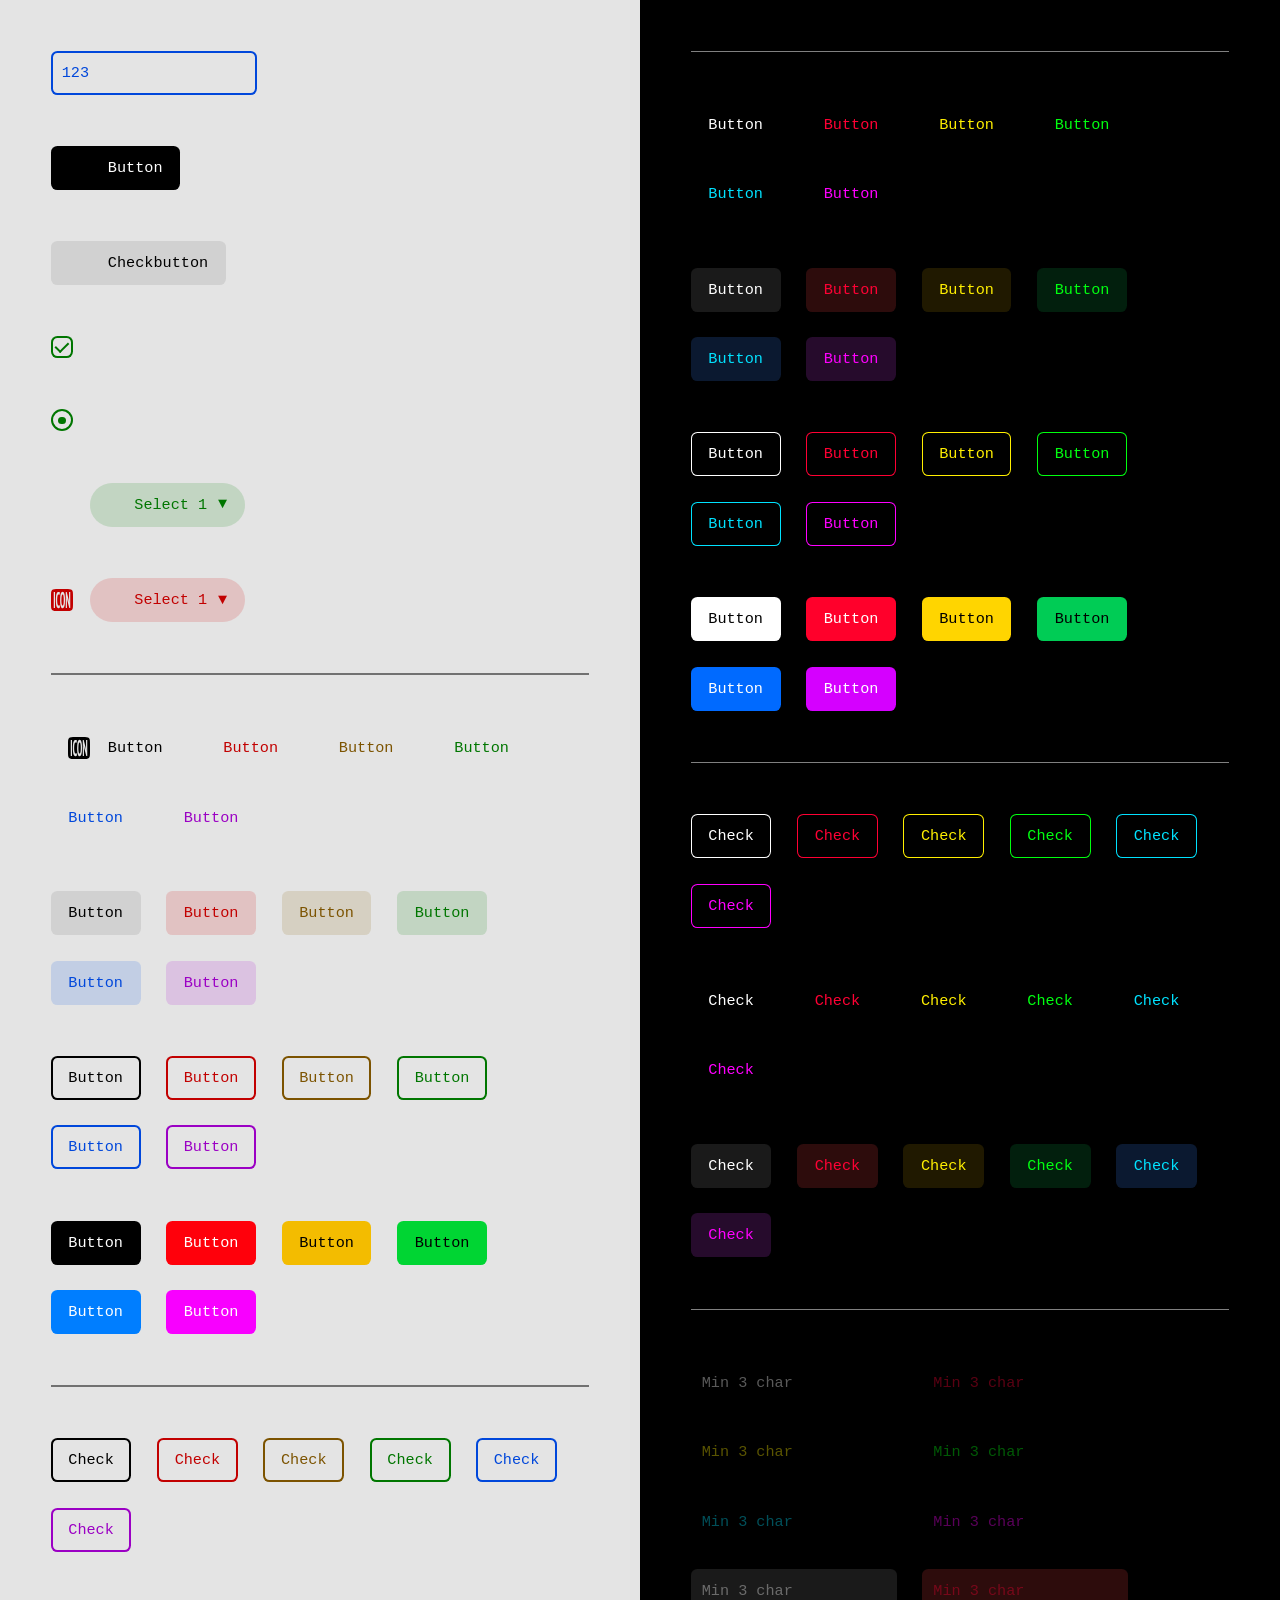
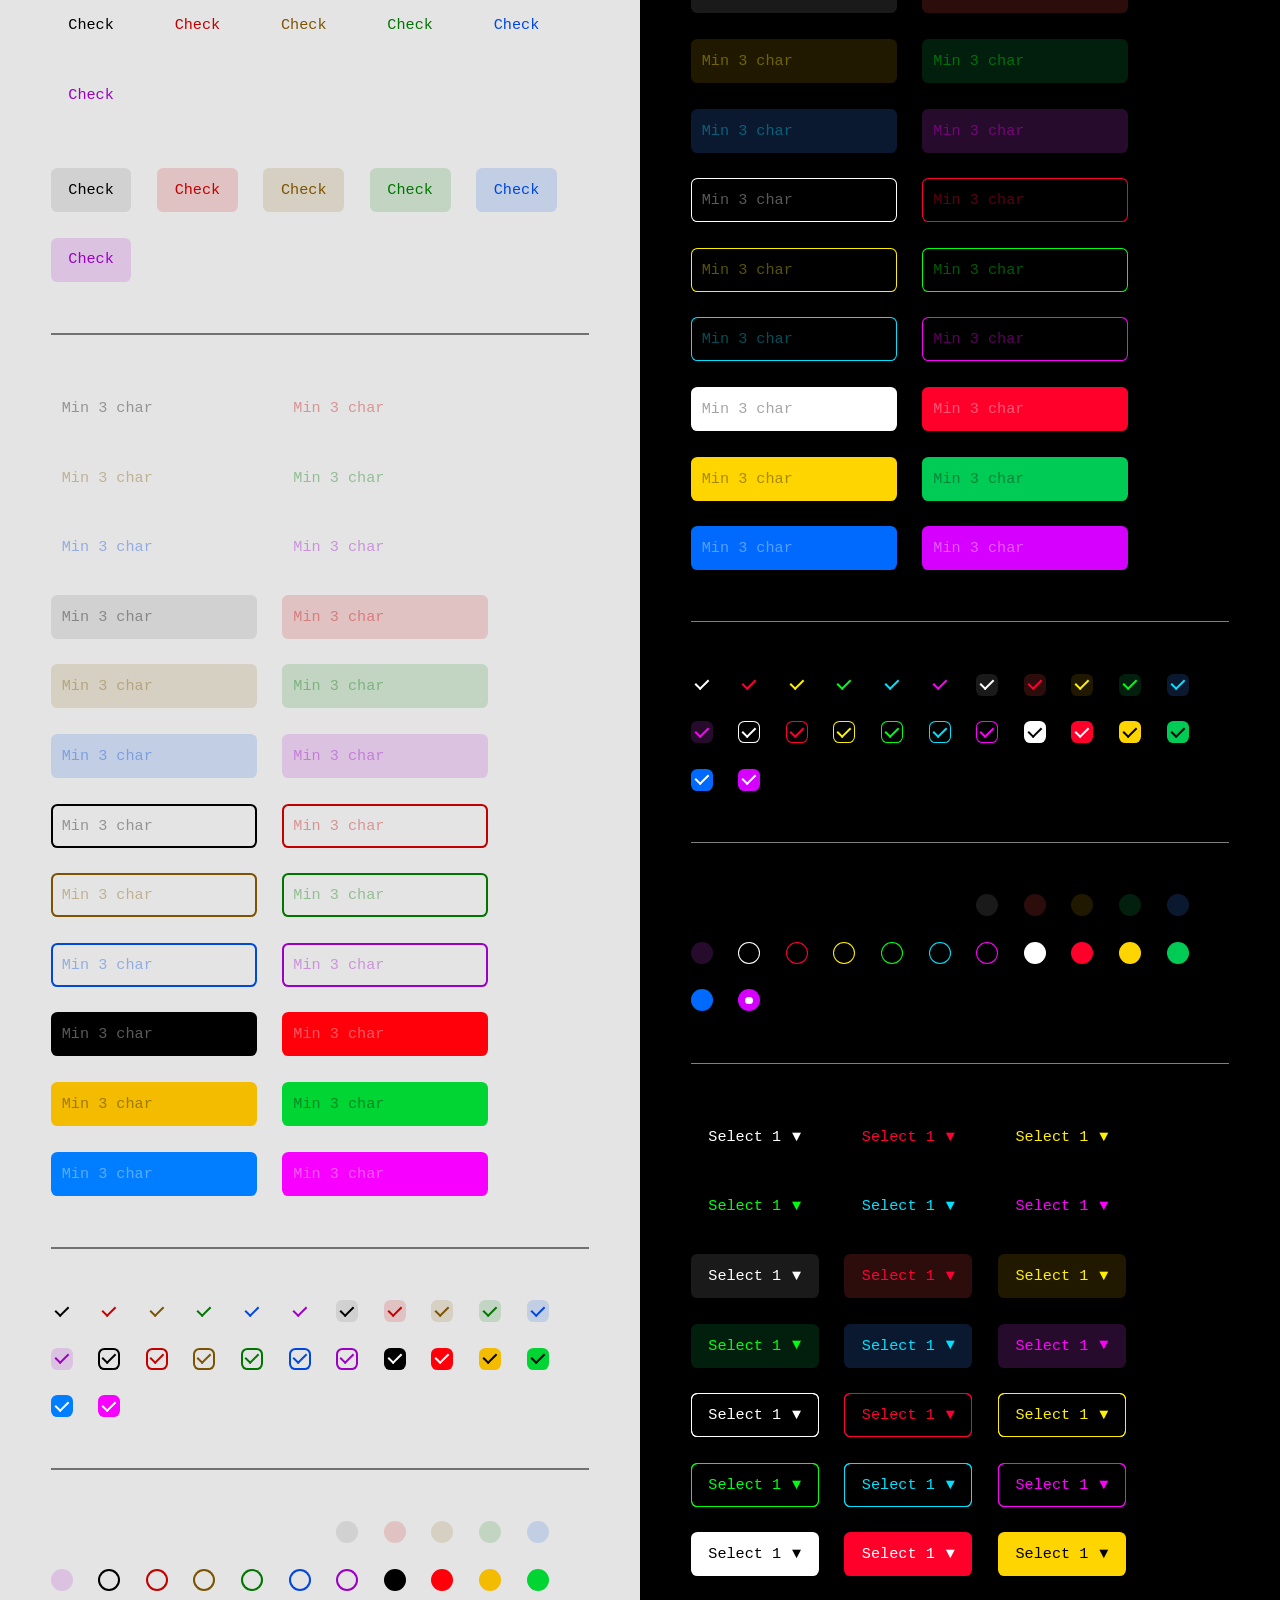
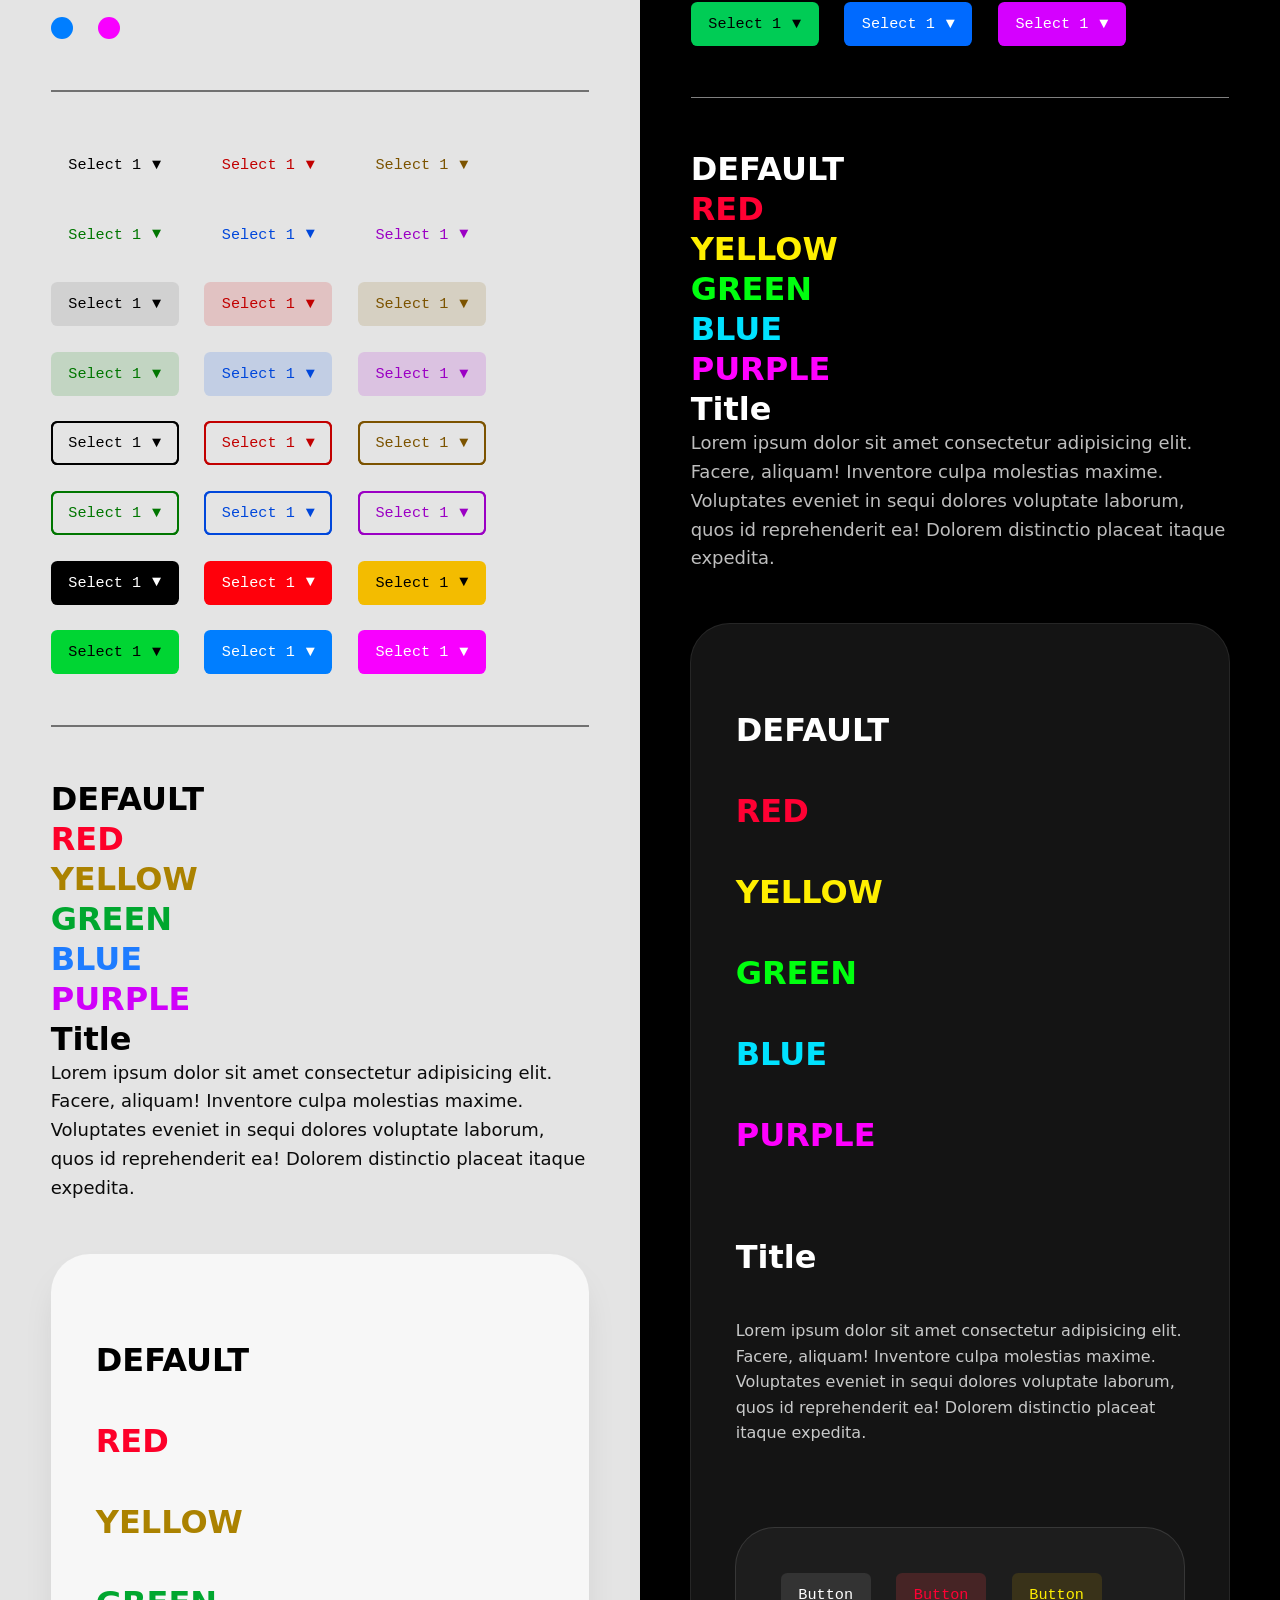
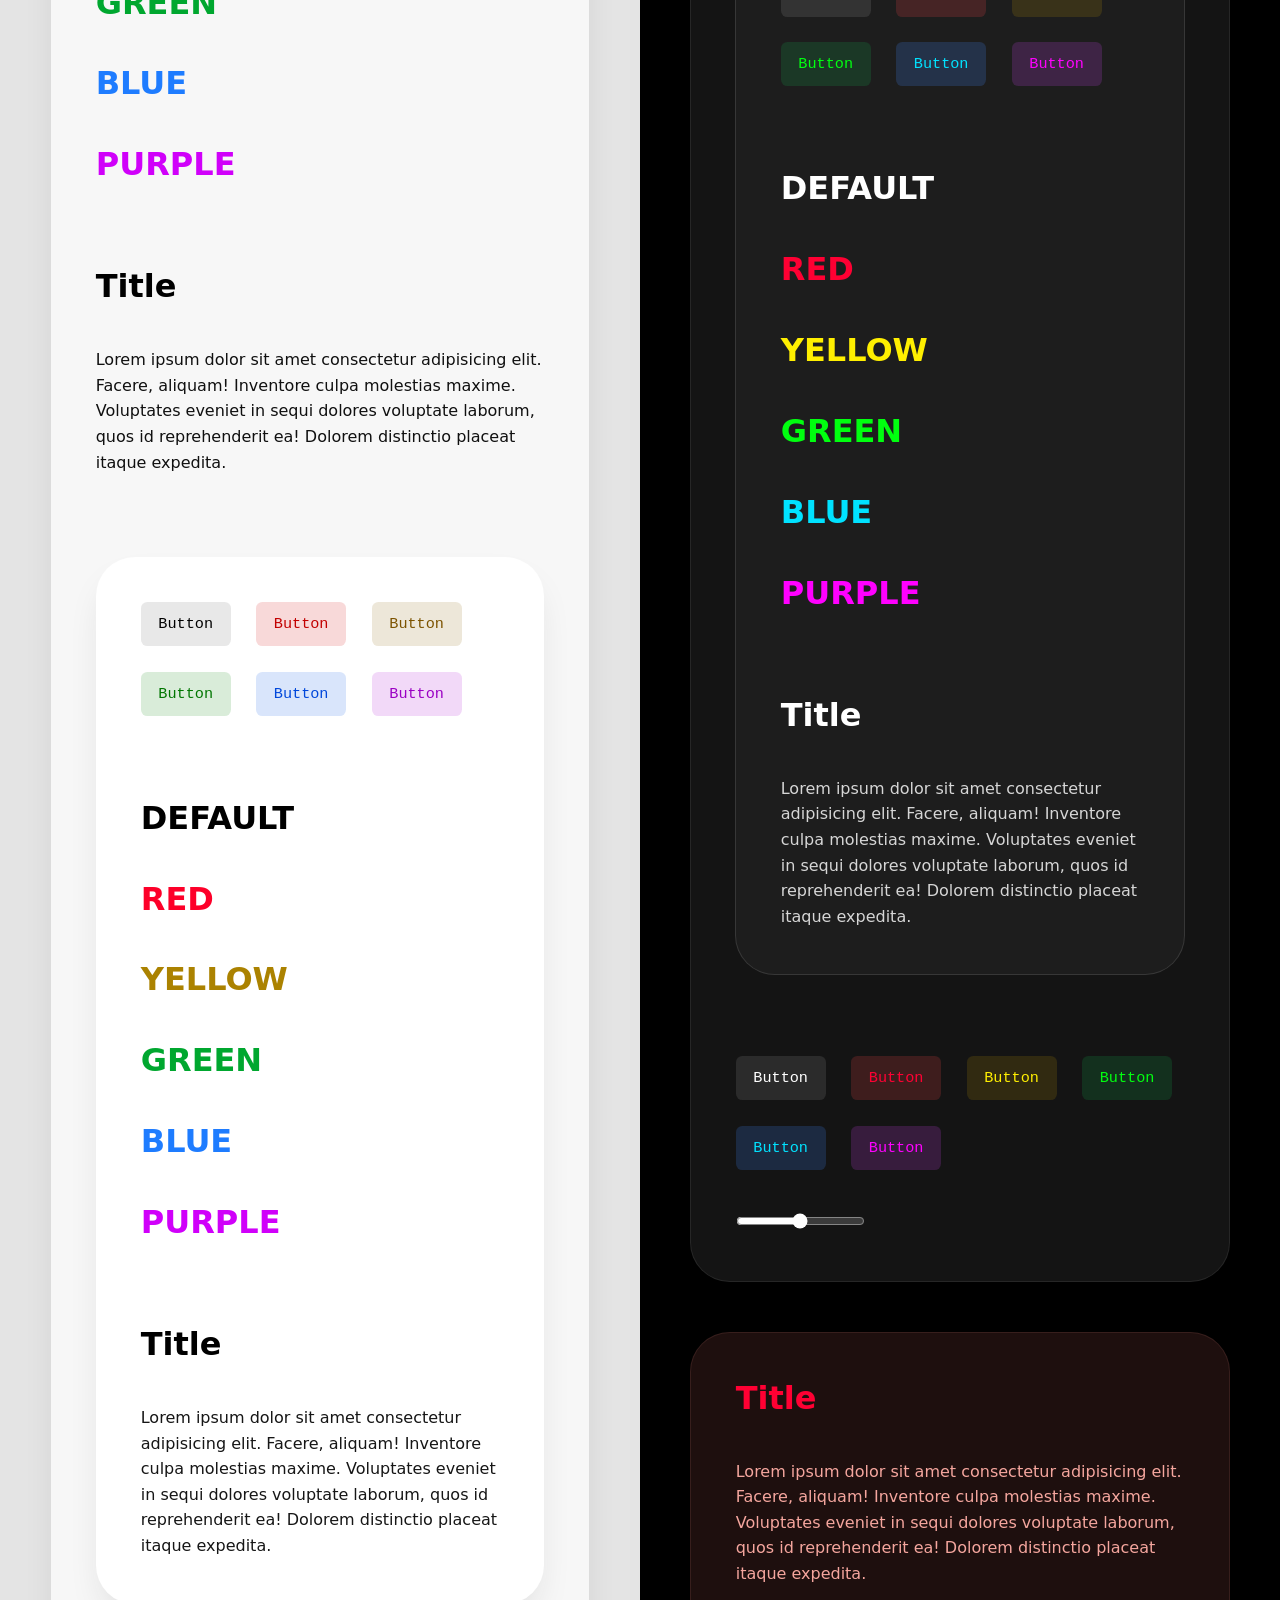
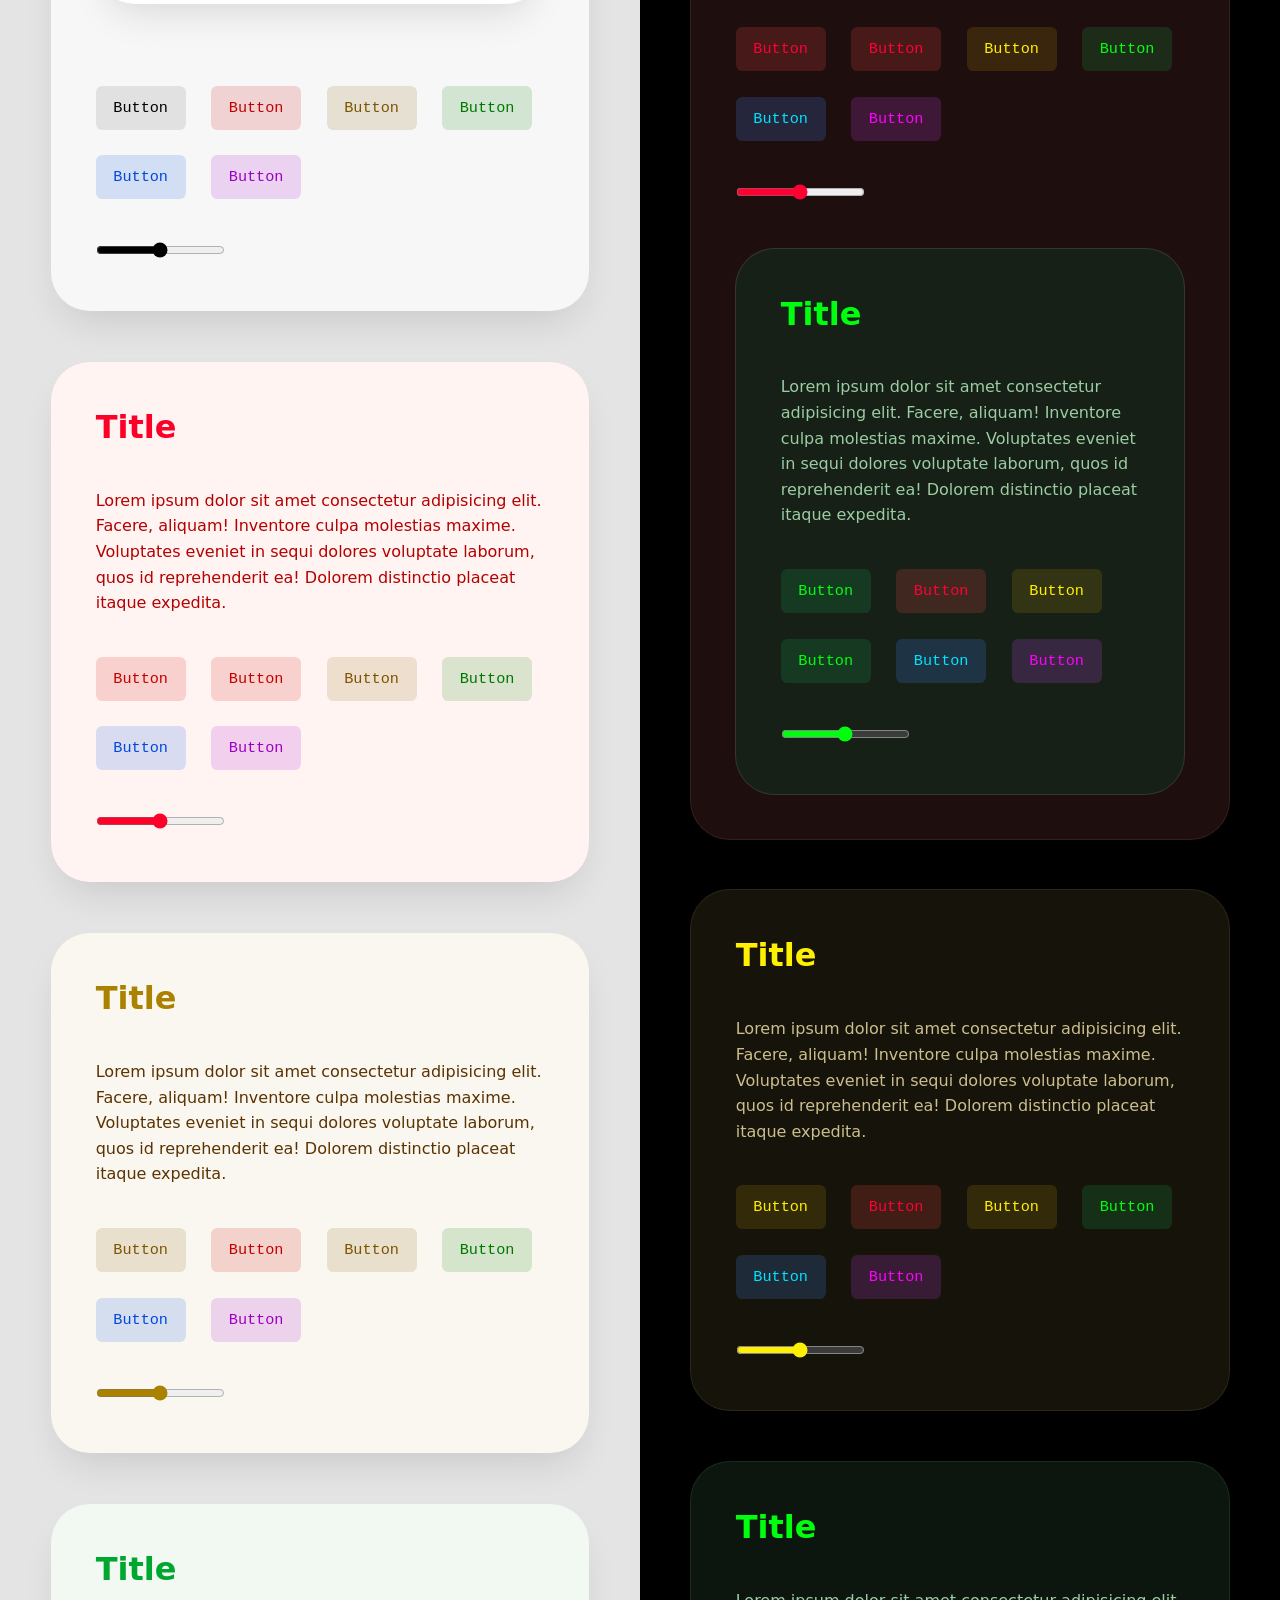
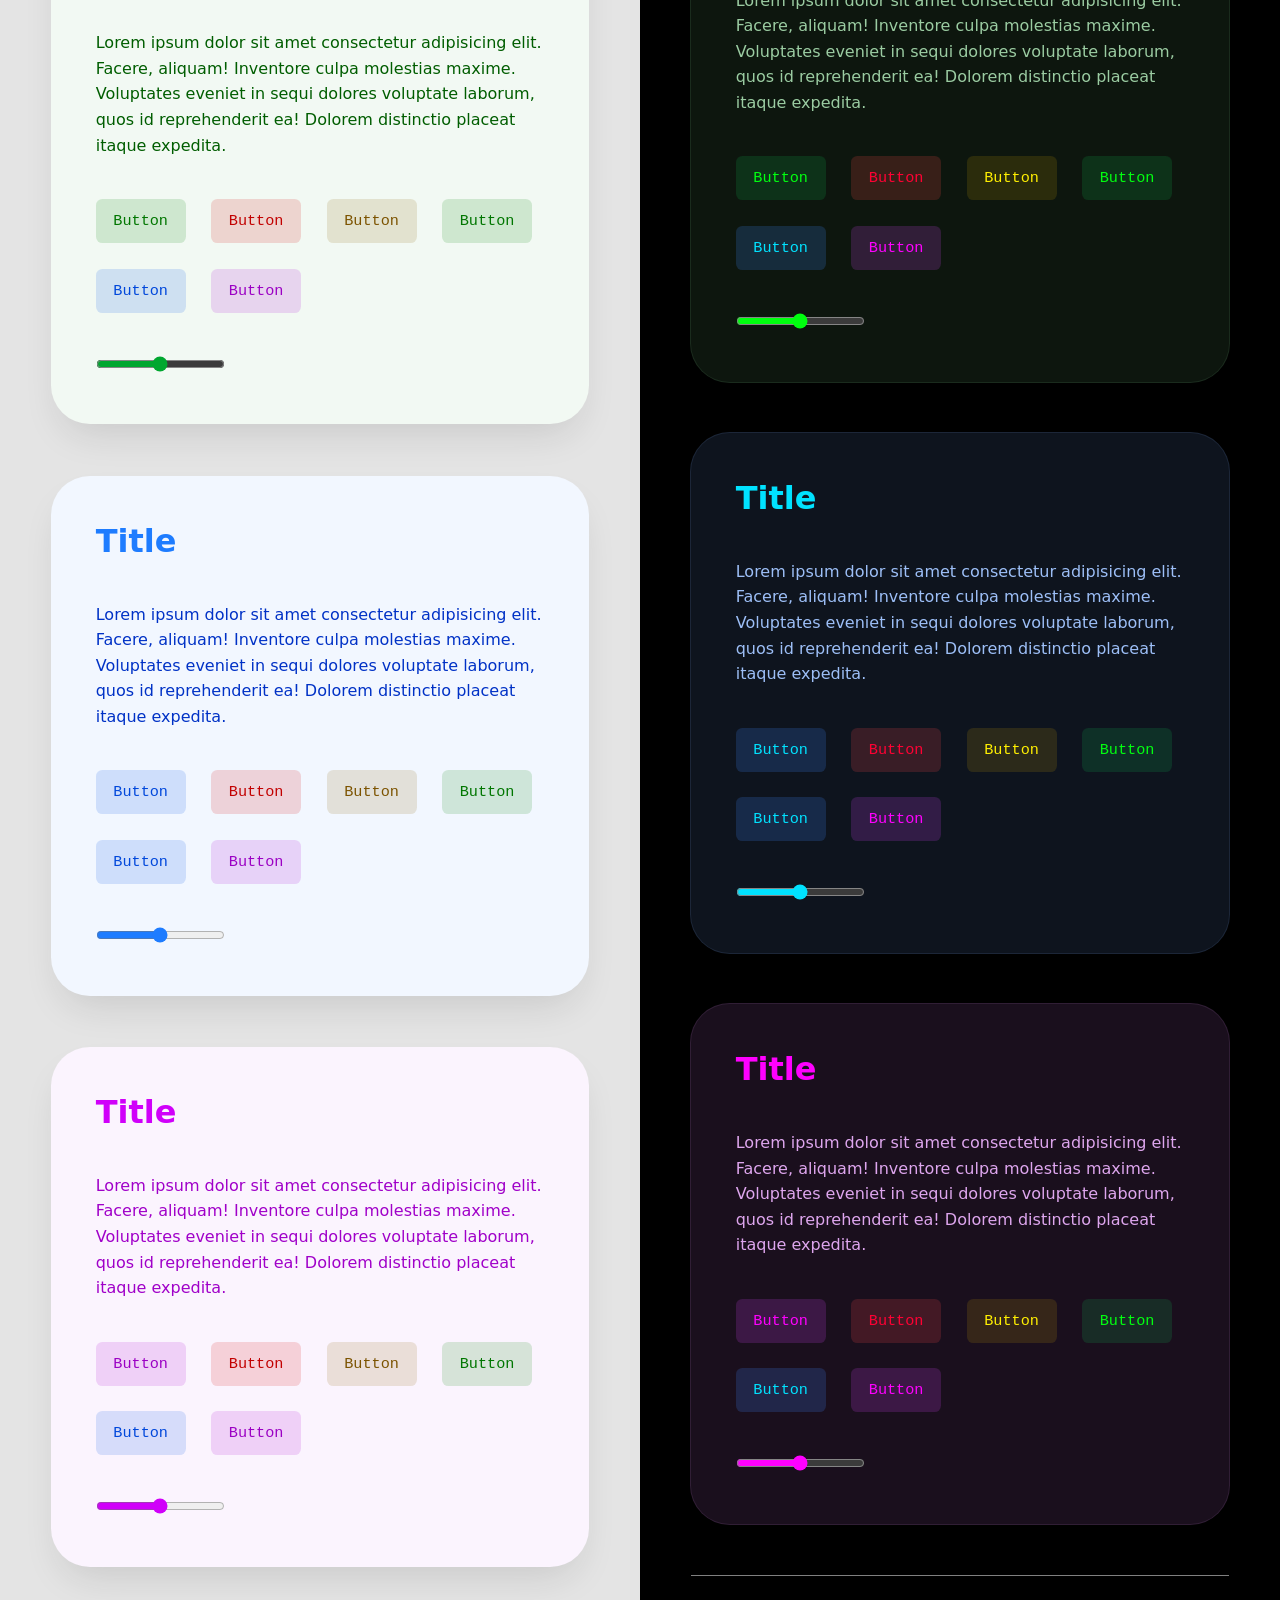
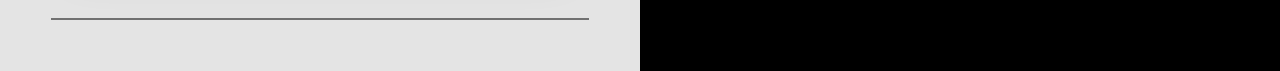
==== commit 2b672a08: "_" ====
--- a/index.html
+++ b/index.html
@@ -1 +1 @@
-<!DOCTYPE html><meta name="robots" content="noindex"><html class="html"><head><meta charset="utf-8"><meta name="viewport" content="width=device-width"><title>912 </title><style> * { box-sizing: border-box; } body { min-height: 100vh; display: flex; margin: 0; align-items: stretch; } html { font-family: System-ui; line-height: 1.6; } .container { padding: var(--padding-l); background-color: var(--surface-color); display: flex; flex-direction: column; flex-grow: 1; gap: 2rlh; align-items: start; } .container__item { display: flex; flex-wrap: wrap; gap: 1rlh; } h1, h2, h3, h4, h5, h6 { font-weight: var(--font-weight-title); } h3 { font-size: 2rem; line-height: 1.25; color: var(--accent-color); } h2 { margin-top: 2rlh; } hr { align-self: stretch; border: none; background-color: canvasText; height: var(--border-width); opacity: 0.5; } </style> <link rel="stylesheet" href="https://synchronizer.github.io/algo-colors/style.css"> </head><body class="body"><div class="container"><input type="text" class="control control_type_input control_variant_outline" data-color="blue" value="123"/><button class="control control_type_button control_variant_fill" ><span class="control__icon" style="mask-image: url(https://upload.wikimedia.org/wikipedia/commons/thumb/4/4f/SVG_Logo.svg/1920px-SVG_Logo.svg.png);"></span>Button</button><label class="control control_type_checkbutton" ><input type="checkbox" class="control__input"><span class="control__icon" style="mask-image: url(https://upload.wikimedia.org/wikipedia/commons/thumb/4/4f/SVG_Logo.svg/1920px-SVG_Logo.svg.png);"></span> Checkbutton </label><input type="checkbox" class="control control_type_checkbox control_variant_outline" data-color="green" checked="1"></input><input type="radio" class="control control_type_radio control_variant_outline" data-color="green" checked="1"></input><div class="control control_type_select control_shape_pill control__select-wrapper" data-color="green"><span class="control__icon" style="mask-image: url(https://upload.wikimedia.org/wikipedia/commons/thumb/4/4f/SVG_Logo.svg/1920px-SVG_Logo.svg.png);"></span><select class="control control_type_select control_shape_pill" ><option class="select__option" > Select 1 </option><option class="select__option" > Select 2 </option><option class="select__option" > Select 3 </option></select></div><div class="control control__select-wrapper" data-color="red"><span class="control__icon"></span><select name="" id="" class="control control_type_select control_shape_pill"><option value="">Select 1</option><option value="">Select 2</option><option value="">Select 3</option></select></div><hr><div class="container__item"><button class="control control_type_button control_variant_ghost"><span class="control__icon"></span>Button</button><button class="control control_type_button control_variant_ghost control_color_red" data-color="red">Button</button><button class="control control_type_button control_variant_ghost control_color_yellow" data-color="yellow">Button</button><button class="control control_type_button control_variant_ghost control_color_green" data-color="green">Button</button><button class="control control_type_button control_variant_ghost control_color_blue" data-color="blue">Button</button><button class="control control_type_button control_variant_ghost control_color_purple" data-color="purple">Button</button></div><div class="container__item"><button class="control control_type_button">Button</button><button class="control control_type_button control_color_red" data-color="red">Button</button><button class="control control_type_button control_color_yellow" data-color="yellow">Button</button><button class="control control_type_button control_color_green" data-color="green">Button</button><button class="control control_type_button control_color_blue" data-color="blue">Button</button><button class="control control_type_button control_color_purple" data-color="purple">Button</button></div><div class="container__item"><button class="control control_type_button control_variant_outline">Button</button><button class="control control_type_button control_variant_outline control_color_red" data-color="red">Button</button><button class="control control_type_button control_variant_outline control_color_yellow" data-color="yellow">Button</button><button class="control control_type_button control_variant_outline control_color_green" data-color="green">Button</button><button class="control control_type_button control_variant_outline control_color_blue" data-color="blue">Button</button><button class="control control_type_button control_variant_outline control_color_purple" data-color="purple">Button</button></div><div class="container__item"><button class="control control_type_button control_variant_fill">Button</button><button class="control control_type_button control_variant_fill control_color_red" data-color="red">Button</button><button class="control control_type_button control_variant_fill control_color_yellow" data-color="yellow">Button</button><button class="control control_type_button control_variant_fill control_color_green" data-color="green">Button</button><button class="control control_type_button control_variant_fill control_color_blue" data-color="blue">Button</button><button class="control control_type_button control_variant_fill control_color_purple" data-color="purple">Button</button></div><hr><div class="container__item"><label class="control control_type_checkbutton control_variant_outline"><input type="checkbox" class="control__input"> Check </label><label class="control control_type_checkbutton control_variant_outline control_color_red" data-color="red"><input type="checkbox" class="control__input"> Check </label><label class="control control_type_checkbutton control_variant_outline control_color_yellow" data-color="yellow"><input type="checkbox" class="control__input"> Check </label><label class="control control_type_checkbutton control_variant_outline control_color_green" data-color="green"><input type="checkbox" class="control__input"> Check </label><label class="control control_type_checkbutton control_variant_outline control_color_blue" data-color="blue"><input type="checkbox" class="control__input"> Check </label><label class="control control_type_checkbutton control_variant_outline control_color_purple" data-color="purple"><input type="checkbox" class="control__input"> Check </label></div><div class="container__item"><label class="control control_type_checkbutton control_variant_ghost"><input type="checkbox" class="control__input"> Check </label><label class="control control_type_checkbutton control_variant_ghost control_color_red" data-color="red"><input type="checkbox" class="control__input"> Check </label><label class="control control_type_checkbutton control_variant_ghost control_color_yellow" data-color="yellow"><input type="checkbox" class="control__input"> Check </label><label class="control control_type_checkbutton control_variant_ghost control_color_green" data-color="green"><input type="checkbox" class="control__input"> Check </label><label class="control control_type_checkbutton control_variant_ghost control_color_blue" data-color="blue"><input type="checkbox" class="control__input"> Check </label><label class="control control_type_checkbutton control_variant_ghost control_color_purple" data-color="purple"><input type="checkbox" class="control__input"> Check </label></div><div class="container__item"><label class="control control_type_checkbutton"><input type="checkbox" class="control__input"> Check </label><label class="control control_type_checkbutton control_color_red" data-color="red"><input type="checkbox" class="control__input"> Check </label><label class="control control_type_checkbutton control_color_yellow" data-color="yellow"><input type="checkbox" class="control__input"> Check </label><label class="control control_type_checkbutton control_color_green" data-color="green"><input type="checkbox" class="control__input"> Check </label><label class="control control_type_checkbutton control_color_blue" data-color="blue"><input type="checkbox" class="control__input"> Check </label><label class="control control_type_checkbutton control_color_purple" data-color="purple"><input type="checkbox" class="control__input"> Check </label></div><hr><div class="container__item"><input type="text" placeholder="Min 3 char" minlength="3" minlength="3" required checked class="control control_type_input control_variant_ghost"><input type="text" placeholder="Min 3 char" minlength="3" minlength="3" required checked class="control control_type_input control_variant_ghost control_color_red" data-color="red"><input type="text" placeholder="Min 3 char" minlength="3" minlength="3" required checked class="control control_type_input control_variant_ghost control_color_yellow" data-color="yellow"><input type="text" placeholder="Min 3 char" minlength="3" minlength="3" required checked class="control control_type_input control_variant_ghost control_color_green" data-color="green"><input type="text" placeholder="Min 3 char" minlength="3" minlength="3" required checked class="control control_type_input control_variant_ghost control_color_blue" data-color="blue"><input type="text" placeholder="Min 3 char" minlength="3" minlength="3" required checked class="control control_type_input control_variant_ghost control_color_purple" data-color="purple"><input type="text" placeholder="Min 3 char" minlength="3" minlength="3" required checked class="control control_type_input"><input type="text" placeholder="Min 3 char" minlength="3" minlength="3" required checked class="control control_type_input" data-color="red"><input type="text" placeholder="Min 3 char" minlength="3" minlength="3" required checked class="control control_type_input" data-color="yellow"><input type="text" placeholder="Min 3 char" minlength="3" minlength="3" required checked class="control control_type_input" data-color="green"><input type="text" placeholder="Min 3 char" minlength="3" minlength="3" required checked class="control control_type_input" data-color="blue"><input type="text" placeholder="Min 3 char" minlength="3" minlength="3" required checked class="control control_type_input" data-color="purple"><input type="text" placeholder="Min 3 char" minlength="3" minlength="3" required checked class="control control_type_input control_variant_outline"><input type="text" placeholder="Min 3 char" minlength="3" minlength="3" required checked class="control control_type_input control_variant_outline control_color_red" data-color="red"><input type="text" placeholder="Min 3 char" minlength="3" minlength="3" required checked class="control control_type_input control_variant_outline control_color_yellow" data-color="yellow"><input type="text" placeholder="Min 3 char" minlength="3" minlength="3" required checked class="control control_type_input control_variant_outline control_color_green" data-color="green"><input type="text" placeholder="Min 3 char" minlength="3" minlength="3" required checked class="control control_type_input control_variant_outline control_color_blue" data-color="blue"><input type="text" placeholder="Min 3 char" minlength="3" minlength="3" required checked class="control control_type_input control_variant_outline control_color_purple" data-color="purple"><input type="text" placeholder="Min 3 char" minlength="3" minlength="3" required checked class="control control_type_input control_variant_fill"><input type="text" placeholder="Min 3 char" minlength="3" minlength="3" required checked class="control control_type_input control_variant_fill control_color_red" data-color="red"><input type="text" placeholder="Min 3 char" minlength="3" minlength="3" required checked class="control control_type_input control_variant_fill control_color_yellow" data-color="yellow"><input type="text" placeholder="Min 3 char" minlength="3" minlength="3" required checked class="control control_type_input control_variant_fill control_color_green" data-color="green"><input type="text" placeholder="Min 3 char" minlength="3" minlength="3" required checked class="control control_type_input control_variant_fill control_color_blue" data-color="blue"><input type="text" placeholder="Min 3 char" minlength="3" minlength="3" required checked class="control control_type_input control_variant_fill control_color_purple" data-color="purple"></div><hr><div class="container__item"><input type="checkbox" checked class="control control_type_checkbox control_variant_ghost"><input type="checkbox" checked class="control control_type_checkbox control_variant_ghost control_color_red" data-color="red"><input type="checkbox" checked class="control control_type_checkbox control_variant_ghost control_color_yellow" data-color="yellow"><input type="checkbox" checked class="control control_type_checkbox control_variant_ghost control_color_green" data-color="green"><input type="checkbox" checked class="control control_type_checkbox control_variant_ghost control_color_blue" data-color="blue"><input type="checkbox" checked class="control control_type_checkbox control_variant_ghost control_color_purple" data-color="purple"><input type="checkbox" checked class="control control_type_checkbox"><input type="checkbox" checked class="control control_type_checkbox" data-color="red"><input type="checkbox" checked class="control control_type_checkbox" data-color="yellow"><input type="checkbox" checked class="control control_type_checkbox" data-color="green"><input type="checkbox" checked class="control control_type_checkbox" data-color="blue"><input type="checkbox" checked class="control control_type_checkbox" data-color="purple"><input type="checkbox" checked class="control control_type_checkbox control_variant_outline"><input type="checkbox" checked class="control control_type_checkbox control_variant_outline control_color_red" data-color="red"><input type="checkbox" checked class="control control_type_checkbox control_variant_outline control_color_yellow" data-color="yellow"><input type="checkbox" checked class="control control_type_checkbox control_variant_outline control_color_green" data-color="green"><input type="checkbox" checked class="control control_type_checkbox control_variant_outline control_color_blue" data-color="blue"><input type="checkbox" checked class="control control_type_checkbox control_variant_outline control_color_purple" data-color="purple"><input type="checkbox" checked class="control control_type_checkbox control_variant_fill"><input type="checkbox" checked class="control control_type_checkbox control_variant_fill control_color_red" data-color="red"><input type="checkbox" checked class="control control_type_checkbox control_variant_fill control_color_yellow" data-color="yellow"><input type="checkbox" checked class="control control_type_checkbox control_variant_fill control_color_green" data-color="green"><input type="checkbox" checked class="control control_type_checkbox control_variant_fill control_color_blue" data-color="blue"><input type="checkbox" checked class="control control_type_checkbox control_variant_fill control_color_purple" data-color="purple"></div><hr><div class="container__item"><input type="radio" name="radio" checked class="control control_type_radio control_variant_ghost"><input type="radio" name="radio" checked class="control control_type_radio control_variant_ghost control_color_red" data-color="red"><input type="radio" name="radio" checked class="control control_type_radio control_variant_ghost control_color_yellow" data-color="yellow"><input type="radio" name="radio" checked class="control control_type_radio control_variant_ghost control_color_green" data-color="green"><input type="radio" name="radio" checked class="control control_type_radio control_variant_ghost control_color_blue" data-color="blue"><input type="radio" name="radio" checked class="control control_type_radio control_variant_ghost control_color_purple" data-color="purple"><input type="radio" name="radio" checked class="control control_type_radio"><input type="radio" name="radio" checked class="control control_type_radio" data-color="red"><input type="radio" name="radio" checked class="control control_type_radio" data-color="yellow"><input type="radio" name="radio" checked class="control control_type_radio" data-color="green"><input type="radio" name="radio" checked class="control control_type_radio" data-color="blue"><input type="radio" name="radio" checked class="control control_type_radio" data-color="purple"><input type="radio" name="radio" checked class="control control_type_radio control_variant_outline"><input type="radio" name="radio" checked class="control control_type_radio control_variant_outline control_color_red" data-color="red"><input type="radio" name="radio" checked class="control control_type_radio control_variant_outline control_color_yellow" data-color="yellow"><input type="radio" name="radio" checked class="control control_type_radio control_variant_outline control_color_green" data-color="green"><input type="radio" name="radio" checked class="control control_type_radio control_variant_outline control_color_blue" data-color="blue"><input type="radio" name="radio" checked class="control control_type_radio control_variant_outline control_color_purple" data-color="purple"><input type="radio" name="radio" checked class="control control_type_radio control_variant_fill"><input type="radio" name="radio" checked class="control control_type_radio control_variant_fill control_color_red" data-color="red"><input type="radio" name="radio" checked class="control control_type_radio control_variant_fill control_color_yellow" data-color="yellow"><input type="radio" name="radio" checked class="control control_type_radio control_variant_fill control_color_green" data-color="green"><input type="radio" name="radio" checked class="control control_type_radio control_variant_fill control_color_blue" data-color="blue"><input type="radio" name="radio" checked class="control control_type_radio control_variant_fill control_color_purple" data-color="purple"></div><hr><div class="container__item"><div class="control control__select-wrapper control_variant_ghost"><select name="" id="" class="control control_type_select control_variant_ghost"><option value="">Select 1</option><option value="">Select 2</option><option value="">Select 3</option></select></div><div class="control control__select-wrapper control_variant_ghost" data-color="red"><select name="" id="" class="control control_type_select control_variant_ghost"><option value="">Select 1</option><option value="">Select 2</option><option value="">Select 3</option></select></div><div class="control control__select-wrapper control_variant_ghost" data-color="yellow"><select name="" id="" class="control control_type_select control_variant_ghost"><option value="">Select 1</option><option value="">Select 2</option><option value="">Select 3</option></select></div><div class="control control__select-wrapper control_variant_ghost" data-color="green"><select name="" id="" class="control control_type_select control_variant_ghost"><option value="">Select 1</option><option value="">Select 2</option><option value="">Select 3</option></select></div><div class="control control__select-wrapper control_variant_ghost" data-color="blue"><select name="" id="" class="control control_type_select control_variant_ghost"><option value="">Select 1</option><option value="">Select 2</option><option value="">Select 3</option></select></div><div class="control control__select-wrapper control_variant_ghost" data-color="purple"><select name="" id="" class="control control_type_select control_variant_ghost"><option value="">Select 1</option><option value="">Select 2</option><option value="">Select 3</option></select></div><div class="control control__select-wrapper"><select name="" id="" class="control control_type_select"><option value="">Select 1</option><option value="">Select 2</option><option value="">Select 3</option></select></div><div class="control control__select-wrapper" data-color="red"><select name="" id="" class="control control_type_select"><option value="">Select 1</option><option value="">Select 2</option><option value="">Select 3</option></select></div><div class="control control__select-wrapper" data-color="yellow"><select name="" id="" class="control control_type_select"><option value="">Select 1</option><option value="">Select 2</option><option value="">Select 3</option></select></div><div class="control control__select-wrapper" data-color="green"><select name="" id="" class="control control_type_select"><option value="">Select 1</option><option value="">Select 2</option><option value="">Select 3</option></select></div><div class="control control__select-wrapper" data-color="blue"><select name="" id="" class="control control_type_select"><option value="">Select 1</option><option value="">Select 2</option><option value="">Select 3</option></select></div><div class="control control__select-wrapper control_type_select" data-color="purple"><select name="" id="" class="control control_type_select"><option value="">Select 1</option><option value="">Select 2</option><option value="">Select 3</option></select></div><div class="control control__select-wrapper control_variant_outline"><select name="" id="" class="control control_type_select control_variant_outline"><option value="">Select 1</option><option value="">Select 2</option><option value="">Select 3</option></select></div><div class="control control__select-wrapper control_variant_outline" data-color="red"><select name="" id="" class="control control_type_select control_variant_outline"><option value="">Select 1</option><option value="">Select 2</option><option value="">Select 3</option></select></div><div class="control control__select-wrapper control_variant_outline" data-color="yellow"><select name="" id="" class="control control_type_select control_variant_outline"><option value="">Select 1</option><option value="">Select 2</option><option value="">Select 3</option></select></div><div class="control control__select-wrapper control_variant_outline" data-color="green"><select name="" id="" class="control control_type_select control_variant_outline"><option value="">Select 1</option><option value="">Select 2</option><option value="">Select 3</option></select></div><div class="control control__select-wrapper control_variant_outline" data-color="blue"><select name="" id="" class="control control_type_select control_variant_outline"><option value="">Select 1</option><option value="">Select 2</option><option value="">Select 3</option></select></div><div class="control control__select-wrapper control_variant_outline" data-color="purple"><select name="" id="" class="control control_type_select control_variant_outline"><option value="">Select 1</option><option value="">Select 2</option><option value="">Select 3</option></select></div><div class="control control__select-wrapper control_variant_fill"><select name="" id="" class="control control_type_select control_variant_fill"><option value="">Select 1</option><option value="">Select 2</option><option value="">Select 3</option></select></div><div class="control control__select-wrapper control_variant_fill" data-color="red"><select name="" id="" class="control control_type_select control_variant_fill"><option value="">Select 1</option><option value="">Select 2</option><option value="">Select 3</option></select></div><div class="control control__select-wrapper control_variant_fill" data-color="yellow"><select name="" id="" class="control control_type_select control_variant_fill"><option value="">Select 1</option><option value="">Select 2</option><option value="">Select 3</option></select></div><div class="control control__select-wrapper control_variant_fill" data-color="green"><select name="" id="" class="control control_type_select control_variant_fill"><option value="">Select 1</option><option value="">Select 2</option><option value="">Select 3</option></select></div><div class="control control__select-wrapper control_variant_fill" data-color="blue"><select name="" id="" class="control control_type_select control_variant_fill"><option value="">Select 1</option><option value="">Select 2</option><option value="">Select 3</option></select></div><div class="control control__select-wrapper control_variant_fill" data-color="purple"><select name="" id="" class="control control_type_select control_variant_fill"><option value="">Select 1</option><option value="">Select 2</option><option value="">Select 3</option></select></div></div><hr><div><p><h3>DEFAULT</h3><h3 data-color="red">RED</h3><h3 data-color="yellow">YELLOW</h3><h3 data-color="green">GREEN</h3><h3 data-color="blue">BLUE</h3><h3 data-color="purple">PURPLE</h3></p><h3 class="surface__title">Title</h3><p> Lorem ipsum dolor sit amet consectetur adipisicing elit. Facere, aliquam! Inventore culpa molestias maxime. Voluptates eveniet in sequi dolores voluptate laborum, quos id reprehenderit ea! Dolorem distinctio placeat itaque expedita. </p></div><div class="surface" data-layer="1"><p><h3>DEFAULT</h3><h3 data-color="red">RED</h3><h3 data-color="yellow">YELLOW</h3><h3 data-color="green">GREEN</h3><h3 data-color="blue">BLUE</h3><h3 data-color="purple">PURPLE</h3></p><h3 class="surface__title">Title</h3><p> Lorem ipsum dolor sit amet consectetur adipisicing elit. Facere, aliquam! Inventore culpa molestias maxime. Voluptates eveniet in sequi dolores voluptate laborum, quos id reprehenderit ea! Dolorem distinctio placeat itaque expedita. </p><p><div class="surface" data-layer="2"><div class="container__item"><button class="control control_type_button control_color_default">Button</button><button class="control control_type_button control_color_red" data-color="red">Button</button><button class="control control_type_button control_color_yellow" data-color="yellow">Button</button><button class="control control_type_button control_color_green" data-color="green">Button</button><button class="control control_type_button control_color_blue" data-color="blue">Button</button><button class="control control_type_button control_color_purple" data-color="purple">Button</button></div><p><h3>DEFAULT</h3><h3 data-color="red">RED</h3><h3 data-color="yellow">YELLOW</h3><h3 data-color="green">GREEN</h3><h3 data-color="blue">BLUE</h3><h3 data-color="purple">PURPLE</h3></p><h3 class="surface__title">Title</h3><p> Lorem ipsum dolor sit amet consectetur adipisicing elit. Facere, aliquam! Inventore culpa molestias maxime. Voluptates eveniet in sequi dolores voluptate laborum, quos id reprehenderit ea! Dolorem distinctio placeat itaque expedita. </p></div></p><div class="container__item"><button class="control control_type_button control_color_default">Button</button><button class="control control_type_button control_color_red" data-color="red">Button</button><button class="control control_type_button control_color_yellow" data-color="yellow">Button</button><button class="control control_type_button control_color_green" data-color="green">Button</button><button class="control control_type_button control_color_blue" data-color="blue">Button</button><button class="control control_type_button control_color_purple" data-color="purple">Button</button></div><p><input type="range" name="" id=""></p></div><div class="surface" data-layer="1" data-color="red"><h3 class="surface__title">Title</h3><p> Lorem ipsum dolor sit amet consectetur adipisicing elit. Facere, aliquam! Inventore culpa molestias maxime. Voluptates eveniet in sequi dolores voluptate laborum, quos id reprehenderit ea! Dolorem distinctio placeat itaque expedita. </p><div class="container__item"><button class="control control_type_button control_color_default">Button</button><button class="control control_type_button control_color_red" data-color="red">Button</button><button class="control control_type_button control_color_yellow" data-color="yellow">Button</button><button class="control control_type_button control_color_green" data-color="green">Button</button><button class="control control_type_button control_color_blue" data-color="blue">Button</button><button class="control control_type_button control_color_purple" data-color="purple">Button</button></div><p><input type="range" name="" id=""></p></div><div class="surface" data-layer="1" data-color="yellow"><h3 class="surface__title">Title</h3><p> Lorem ipsum dolor sit amet consectetur adipisicing elit. Facere, aliquam! Inventore culpa molestias maxime. Voluptates eveniet in sequi dolores voluptate laborum, quos id reprehenderit ea! Dolorem distinctio placeat itaque expedita. </p><div class="container__item"><button class="control control_type_button control_color_default">Button</button><button class="control control_type_button control_color_red" data-color="red">Button</button><button class="control control_type_button control_color_yellow" data-color="yellow">Button</button><button class="control control_type_button control_color_green" data-color="green">Button</button><button class="control control_type_button control_color_blue" data-color="blue">Button</button><button class="control control_type_button control_color_purple" data-color="purple">Button</button></div><p><input type="range" name="" id=""></p></div><div class="surface" data-layer="1" data-color="green"><h3 class="surface__title">Title</h3><p> Lorem ipsum dolor sit amet consectetur adipisicing elit. Facere, aliquam! Inventore culpa molestias maxime. Voluptates eveniet in sequi dolores voluptate laborum, quos id reprehenderit ea! Dolorem distinctio placeat itaque expedita. </p><div class="container__item"><button class="control control_type_button control_color_default">Button</button><button class="control control_type_button control_color_red" data-color="red">Button</button><button class="control control_type_button control_color_yellow" data-color="yellow">Button</button><button class="control control_type_button control_color_green" data-color="green">Button</button><button class="control control_type_button control_color_blue" data-color="blue">Button</button><button class="control control_type_button control_color_purple" data-color="purple">Button</button></div><p><input type="range" name="" id=""></p></div><div class="surface" data-layer="1" data-color="blue"><h3 class="surface__title">Title</h3><p> Lorem ipsum dolor sit amet consectetur adipisicing elit. Facere, aliquam! Inventore culpa molestias maxime. Voluptates eveniet in sequi dolores voluptate laborum, quos id reprehenderit ea! Dolorem distinctio placeat itaque expedita. </p><div class="container__item"><button class="control control_type_button control_color_default">Button</button><button class="control control_type_button control_color_red" data-color="red">Button</button><button class="control control_type_button control_color_yellow" data-color="yellow">Button</button><button class="control control_type_button control_color_green" data-color="green">Button</button><button class="control control_type_button control_color_blue" data-color="blue">Button</button><button class="control control_type_button control_color_purple" data-color="purple">Button</button></div><p><input type="range" name="" id=""></p></div><div class="surface" data-layer="1" data-color="purple"><h3 class="surface__title">Title</h3><p> Lorem ipsum dolor sit amet consectetur adipisicing elit. Facere, aliquam! Inventore culpa molestias maxime. Voluptates eveniet in sequi dolores voluptate laborum, quos id reprehenderit ea! Dolorem distinctio placeat itaque expedita. </p><div class="container__item"><button class="control control_type_button control_color_default">Button</button><button class="control control_type_button control_color_red" data-color="red">Button</button><button class="control control_type_button control_color_yellow" data-color="yellow">Button</button><button class="control control_type_button control_color_green" data-color="green">Button</button><button class="control control_type_button control_color_blue" data-color="blue">Button</button><button class="control control_type_button control_color_purple" data-color="purple">Button</button></div><p><input type="range" name="" id=""></p></div><hr></div><div class="container" data-color-scheme="dark"><hr><div class="container__item"><button class="control control_type_button control_variant_ghost">Button</button><button class="control control_type_button control_variant_ghost control_color_red" data-color="red">Button</button><button class="control control_type_button control_variant_ghost control_color_yellow" data-color="yellow">Button</button><button class="control control_type_button control_variant_ghost control_color_green" data-color="green">Button</button><button class="control control_type_button control_variant_ghost control_color_blue" data-color="blue">Button</button><button class="control control_type_button control_variant_ghost control_color_purple" data-color="purple">Button</button></div><div class="container__item"><button class="control control_type_button">Button</button><button class="control control_type_button control_color_red" data-color="red">Button</button><button class="control control_type_button control_color_yellow" data-color="yellow">Button</button><button class="control control_type_button control_color_green" data-color="green">Button</button><button class="control control_type_button control_color_blue" data-color="blue">Button</button><button class="control control_type_button control_color_purple" data-color="purple">Button</button></div><div class="container__item"><button class="control control_type_button control_variant_outline">Button</button><button class="control control_type_button control_variant_outline control_color_red" data-color="red">Button</button><button class="control control_type_button control_variant_outline control_color_yellow" data-color="yellow">Button</button><button class="control control_type_button control_variant_outline control_color_green" data-color="green">Button</button><button class="control control_type_button control_variant_outline control_color_blue" data-color="blue">Button</button><button class="control control_type_button control_variant_outline control_color_purple" data-color="purple">Button</button></div><div class="container__item"><button class="control control_type_button control_variant_fill">Button</button><button class="control control_type_button control_variant_fill control_color_red" data-color="red">Button</button><button class="control control_type_button control_variant_fill control_color_yellow" data-color="yellow">Button</button><button class="control control_type_button control_variant_fill control_color_green" data-color="green">Button</button><button class="control control_type_button control_variant_fill control_color_blue" data-color="blue">Button</button><button class="control control_type_button control_variant_fill control_color_purple" data-color="purple">Button</button></div><hr><div class="container__item"><label class="control control_type_checkbutton control_variant_outline"><input type="checkbox" class="control__input"> Check </label><label class="control control_type_checkbutton control_variant_outline control_color_red" data-color="red"><input type="checkbox" class="control__input"> Check </label><label class="control control_type_checkbutton control_variant_outline control_color_yellow" data-color="yellow"><input type="checkbox" class="control__input"> Check </label><label class="control control_type_checkbutton control_variant_outline control_color_green" data-color="green"><input type="checkbox" class="control__input"> Check </label><label class="control control_type_checkbutton control_variant_outline control_color_blue" data-color="blue"><input type="checkbox" class="control__input"> Check </label><label class="control control_type_checkbutton control_variant_outline control_color_purple" data-color="purple"><input type="checkbox" class="control__input"> Check </label></div><div class="container__item"><label class="control control_type_checkbutton control_variant_ghost"><input type="checkbox" class="control__input"> Check </label><label class="control control_type_checkbutton control_variant_ghost control_color_red" data-color="red"><input type="checkbox" class="control__input"> Check </label><label class="control control_type_checkbutton control_variant_ghost control_color_yellow" data-color="yellow"><input type="checkbox" class="control__input"> Check </label><label class="control control_type_checkbutton control_variant_ghost control_color_green" data-color="green"><input type="checkbox" class="control__input"> Check </label><label class="control control_type_checkbutton control_variant_ghost control_color_blue" data-color="blue"><input type="checkbox" class="control__input"> Check </label><label class="control control_type_checkbutton control_variant_ghost control_color_purple" data-color="purple"><input type="checkbox" class="control__input"> Check </label></div><div class="container__item"><label class="control control_type_checkbutton"><input type="checkbox" class="control__input"> Check </label><label class="control control_type_checkbutton control_color_red" data-color="red"><input type="checkbox" class="control__input"> Check </label><label class="control control_type_checkbutton control_color_yellow" data-color="yellow"><input type="checkbox" class="control__input"> Check </label><label class="control control_type_checkbutton control_color_green" data-color="green"><input type="checkbox" class="control__input"> Check </label><label class="control control_type_checkbutton control_color_blue" data-color="blue"><input type="checkbox" class="control__input"> Check </label><label class="control control_type_checkbutton control_color_purple" data-color="purple"><input type="checkbox" class="control__input"> Check </label></div><hr><div class="container__item"><input type="text" placeholder="Min 3 char" minlength="3" minlength="3" required checked class="control control_type_input control_variant_ghost"><input type="text" placeholder="Min 3 char" minlength="3" minlength="3" required checked class="control control_type_input control_variant_ghost control_color_red" data-color="red"><input type="text" placeholder="Min 3 char" minlength="3" minlength="3" required checked class="control control_type_input control_variant_ghost control_color_yellow" data-color="yellow"><input type="text" placeholder="Min 3 char" minlength="3" minlength="3" required checked class="control control_type_input control_variant_ghost control_color_green" data-color="green"><input type="text" placeholder="Min 3 char" minlength="3" minlength="3" required checked class="control control_type_input control_variant_ghost control_color_blue" data-color="blue"><input type="text" placeholder="Min 3 char" minlength="3" minlength="3" required checked class="control control_type_input control_variant_ghost control_color_purple" data-color="purple"><input type="text" placeholder="Min 3 char" minlength="3" minlength="3" required checked class="control control_type_input"><input type="text" placeholder="Min 3 char" minlength="3" minlength="3" required checked class="control control_type_input" data-color="red"><input type="text" placeholder="Min 3 char" minlength="3" minlength="3" required checked class="control control_type_input" data-color="yellow"><input type="text" placeholder="Min 3 char" minlength="3" minlength="3" required checked class="control control_type_input" data-color="green"><input type="text" placeholder="Min 3 char" minlength="3" minlength="3" required checked class="control control_type_input" data-color="blue"><input type="text" placeholder="Min 3 char" minlength="3" minlength="3" required checked class="control control_type_input" data-color="purple"><input type="text" placeholder="Min 3 char" minlength="3" minlength="3" required checked class="control control_type_input control_variant_outline"><input type="text" placeholder="Min 3 char" minlength="3" minlength="3" required checked class="control control_type_input control_variant_outline control_color_red" data-color="red"><input type="text" placeholder="Min 3 char" minlength="3" minlength="3" required checked class="control control_type_input control_variant_outline control_color_yellow" data-color="yellow"><input type="text" placeholder="Min 3 char" minlength="3" minlength="3" required checked class="control control_type_input control_variant_outline control_color_green" data-color="green"><input type="text" placeholder="Min 3 char" minlength="3" minlength="3" required checked class="control control_type_input control_variant_outline control_color_blue" data-color="blue"><input type="text" placeholder="Min 3 char" minlength="3" minlength="3" required checked class="control control_type_input control_variant_outline control_color_purple" data-color="purple"><input type="text" placeholder="Min 3 char" minlength="3" minlength="3" required checked class="control control_type_input control_variant_fill"><input type="text" placeholder="Min 3 char" minlength="3" minlength="3" required checked class="control control_type_input control_variant_fill control_color_red" data-color="red"><input type="text" placeholder="Min 3 char" minlength="3" minlength="3" required checked class="control control_type_input control_variant_fill control_color_yellow" data-color="yellow"><input type="text" placeholder="Min 3 char" minlength="3" minlength="3" required checked class="control control_type_input control_variant_fill control_color_green" data-color="green"><input type="text" placeholder="Min 3 char" minlength="3" minlength="3" required checked class="control control_type_input control_variant_fill control_color_blue" data-color="blue"><input type="text" placeholder="Min 3 char" minlength="3" minlength="3" required checked class="control control_type_input control_variant_fill control_color_purple" data-color="purple"></div><hr><div class="container__item"><input type="checkbox" checked class="control control_type_checkbox control_variant_ghost"><input type="checkbox" checked class="control control_type_checkbox control_variant_ghost control_color_red" data-color="red"><input type="checkbox" checked class="control control_type_checkbox control_variant_ghost control_color_yellow" data-color="yellow"><input type="checkbox" checked class="control control_type_checkbox control_variant_ghost control_color_green" data-color="green"><input type="checkbox" checked class="control control_type_checkbox control_variant_ghost control_color_blue" data-color="blue"><input type="checkbox" checked class="control control_type_checkbox control_variant_ghost control_color_purple" data-color="purple"><input type="checkbox" checked class="control control_type_checkbox"><input type="checkbox" checked class="control control_type_checkbox" data-color="red"><input type="checkbox" checked class="control control_type_checkbox" data-color="yellow"><input type="checkbox" checked class="control control_type_checkbox" data-color="green"><input type="checkbox" checked class="control control_type_checkbox" data-color="blue"><input type="checkbox" checked class="control control_type_checkbox" data-color="purple"><input type="checkbox" checked class="control control_type_checkbox control_variant_outline"><input type="checkbox" checked class="control control_type_checkbox control_variant_outline control_color_red" data-color="red"><input type="checkbox" checked class="control control_type_checkbox control_variant_outline control_color_yellow" data-color="yellow"><input type="checkbox" checked class="control control_type_checkbox control_variant_outline control_color_green" data-color="green"><input type="checkbox" checked class="control control_type_checkbox control_variant_outline control_color_blue" data-color="blue"><input type="checkbox" checked class="control control_type_checkbox control_variant_outline control_color_purple" data-color="purple"><input type="checkbox" checked class="control control_type_checkbox control_variant_fill"><input type="checkbox" checked class="control control_type_checkbox control_variant_fill control_color_red" data-color="red"><input type="checkbox" checked class="control control_type_checkbox control_variant_fill control_color_yellow" data-color="yellow"><input type="checkbox" checked class="control control_type_checkbox control_variant_fill control_color_green" data-color="green"><input type="checkbox" checked class="control control_type_checkbox control_variant_fill control_color_blue" data-color="blue"><input type="checkbox" checked class="control control_type_checkbox control_variant_fill control_color_purple" data-color="purple"></div><hr><div class="container__item"><input type="radio" name="radio" checked class="control control_type_radio control_variant_ghost"><input type="radio" name="radio" checked class="control control_type_radio control_variant_ghost control_color_red" data-color="red"><input type="radio" name="radio" checked class="control control_type_radio control_variant_ghost control_color_yellow" data-color="yellow"><input type="radio" name="radio" checked class="control control_type_radio control_variant_ghost control_color_green" data-color="green"><input type="radio" name="radio" checked class="control control_type_radio control_variant_ghost control_color_blue" data-color="blue"><input type="radio" name="radio" checked class="control control_type_radio control_variant_ghost control_color_purple" data-color="purple"><input type="radio" name="radio" checked class="control control_type_radio"><input type="radio" name="radio" checked class="control control_type_radio" data-color="red"><input type="radio" name="radio" checked class="control control_type_radio" data-color="yellow"><input type="radio" name="radio" checked class="control control_type_radio" data-color="green"><input type="radio" name="radio" checked class="control control_type_radio" data-color="blue"><input type="radio" name="radio" checked class="control control_type_radio" data-color="purple"><input type="radio" name="radio" checked class="control control_type_radio control_variant_outline"><input type="radio" name="radio" checked class="control control_type_radio control_variant_outline control_color_red" data-color="red"><input type="radio" name="radio" checked class="control control_type_radio control_variant_outline control_color_yellow" data-color="yellow"><input type="radio" name="radio" checked class="control control_type_radio control_variant_outline control_color_green" data-color="green"><input type="radio" name="radio" checked class="control control_type_radio control_variant_outline control_color_blue" data-color="blue"><input type="radio" name="radio" checked class="control control_type_radio control_variant_outline control_color_purple" data-color="purple"><input type="radio" name="radio" checked class="control control_type_radio control_variant_fill"><input type="radio" name="radio" checked class="control control_type_radio control_variant_fill control_color_red" data-color="red"><input type="radio" name="radio" checked class="control control_type_radio control_variant_fill control_color_yellow" data-color="yellow"><input type="radio" name="radio" checked class="control control_type_radio control_variant_fill control_color_green" data-color="green"><input type="radio" name="radio" checked class="control control_type_radio control_variant_fill control_color_blue" data-color="blue"><input type="radio" name="radio" checked class="control control_type_radio control_variant_fill control_color_purple" data-color="purple"></div><hr><div class="container__item"><div class="control control__select-wrapper control_variant_ghost"><select name="" id="" class="control control_type_select control_variant_ghost"><option value="">Select 1</option><option value="">Select 2</option><option value="">Select 3</option></select></div><div class="control control__select-wrapper control_variant_ghost" data-color="red"><select name="" id="" class="control control_type_select control_variant_ghost"><option value="">Select 1</option><option value="">Select 2</option><option value="">Select 3</option></select></div><div class="control control__select-wrapper control_variant_ghost" data-color="yellow"><select name="" id="" class="control control_type_select control_variant_ghost"><option value="">Select 1</option><option value="">Select 2</option><option value="">Select 3</option></select></div><div class="control control__select-wrapper control_variant_ghost" data-color="green"><select name="" id="" class="control control_type_select control_variant_ghost"><option value="">Select 1</option><option value="">Select 2</option><option value="">Select 3</option></select></div><div class="control control__select-wrapper control_variant_ghost" data-color="blue"><select name="" id="" class="control control_type_select control_variant_ghost"><option value="">Select 1</option><option value="">Select 2</option><option value="">Select 3</option></select></div><div class="control control__select-wrapper control_variant_ghost" data-color="purple"><select name="" id="" class="control control_type_select control_variant_ghost"><option value="">Select 1</option><option value="">Select 2</option><option value="">Select 3</option></select></div><div class="control control__select-wrapper"><select name="" id="" class="control control_type_select"><option value="">Select 1</option><option value="">Select 2</option><option value="">Select 3</option></select></div><div class="control control__select-wrapper" data-color="red"><select name="" id="" class="control control_type_select"><option value="">Select 1</option><option value="">Select 2</option><option value="">Select 3</option></select></div><div class="control control__select-wrapper" data-color="yellow"><select name="" id="" class="control control_type_select"><option value="">Select 1</option><option value="">Select 2</option><option value="">Select 3</option></select></div><div class="control control__select-wrapper" data-color="green"><select name="" id="" class="control control_type_select"><option value="">Select 1</option><option value="">Select 2</option><option value="">Select 3</option></select></div><div class="control control__select-wrapper" data-color="blue"><select name="" id="" class="control control_type_select"><option value="">Select 1</option><option value="">Select 2</option><option value="">Select 3</option></select></div><div class="control control__select-wrapper control_type_select" data-color="purple"><select name="" id="" class="control control_type_select"><option value="">Select 1</option><option value="">Select 2</option><option value="">Select 3</option></select></div><div class="control control__select-wrapper control_variant_outline"><select name="" id="" class="control control_type_select control_variant_outline"><option value="">Select 1</option><option value="">Select 2</option><option value="">Select 3</option></select></div><div class="control control__select-wrapper control_variant_outline" data-color="red"><select name="" id="" class="control control_type_select control_variant_outline"><option value="">Select 1</option><option value="">Select 2</option><option value="">Select 3</option></select></div><div class="control control__select-wrapper control_variant_outline" data-color="yellow"><select name="" id="" class="control control_type_select control_variant_outline"><option value="">Select 1</option><option value="">Select 2</option><option value="">Select 3</option></select></div><div class="control control__select-wrapper control_variant_outline" data-color="green"><select name="" id="" class="control control_type_select control_variant_outline"><option value="">Select 1</option><option value="">Select 2</option><option value="">Select 3</option></select></div><div class="control control__select-wrapper control_variant_outline" data-color="blue"><select name="" id="" class="control control_type_select control_variant_outline"><option value="">Select 1</option><option value="">Select 2</option><option value="">Select 3</option></select></div><div class="control control__select-wrapper control_variant_outline" data-color="purple"><select name="" id="" class="control control_type_select control_variant_outline"><option value="">Select 1</option><option value="">Select 2</option><option value="">Select 3</option></select></div><div class="control control__select-wrapper control_variant_fill"><select name="" id="" class="control control_type_select control_variant_fill"><option value="">Select 1</option><option value="">Select 2</option><option value="">Select 3</option></select></div><div class="control control__select-wrapper control_variant_fill" data-color="red"><select name="" id="" class="control control_type_select control_variant_fill"><option value="">Select 1</option><option value="">Select 2</option><option value="">Select 3</option></select></div><div class="control control__select-wrapper control_variant_fill" data-color="yellow"><select name="" id="" class="control control_type_select control_variant_fill"><option value="">Select 1</option><option value="">Select 2</option><option value="">Select 3</option></select></div><div class="control control__select-wrapper control_variant_fill" data-color="green"><select name="" id="" class="control control_type_select control_variant_fill"><option value="">Select 1</option><option value="">Select 2</option><option value="">Select 3</option></select></div><div class="control control__select-wrapper control_variant_fill" data-color="blue"><select name="" id="" class="control control_type_select control_variant_fill"><option value="">Select 1</option><option value="">Select 2</option><option value="">Select 3</option></select></div><div class="control control__select-wrapper control_variant_fill" data-color="purple"><select name="" id="" class="control control_type_select control_variant_fill"><option value="">Select 1</option><option value="">Select 2</option><option value="">Select 3</option></select></div></div><hr><div><p><h3>DEFAULT</h3><h3 data-color="red">RED</h3><h3 data-color="yellow">YELLOW</h3><h3 data-color="green">GREEN</h3><h3 data-color="blue">BLUE</h3><h3 data-color="purple">PURPLE</h3></p><h3 class="surface__title">Title</h3><p> Lorem ipsum dolor sit amet consectetur adipisicing elit. Facere, aliquam! Inventore culpa molestias maxime. Voluptates eveniet in sequi dolores voluptate laborum, quos id reprehenderit ea! Dolorem distinctio placeat itaque expedita. </p></div><div class="surface" data-layer="1"><p><h3>DEFAULT</h3><h3 data-color="red">RED</h3><h3 data-color="yellow">YELLOW</h3><h3 data-color="green">GREEN</h3><h3 data-color="blue">BLUE</h3><h3 data-color="purple">PURPLE</h3></p><h3 class="surface__title">Title</h3><p> Lorem ipsum dolor sit amet consectetur adipisicing elit. Facere, aliquam! Inventore culpa molestias maxime. Voluptates eveniet in sequi dolores voluptate laborum, quos id reprehenderit ea! Dolorem distinctio placeat itaque expedita. </p><p><div class="surface" data-layer="2"><div class="container__item"><button class="control control_type_button control_color_default">Button</button><button class="control control_type_button control_color_red" data-color="red">Button</button><button class="control control_type_button control_color_yellow" data-color="yellow">Button</button><button class="control control_type_button control_color_green" data-color="green">Button</button><button class="control control_type_button control_color_blue" data-color="blue">Button</button><button class="control control_type_button control_color_purple" data-color="purple">Button</button></div><p><h3>DEFAULT</h3><h3 data-color="red">RED</h3><h3 data-color="yellow">YELLOW</h3><h3 data-color="green">GREEN</h3><h3 data-color="blue">BLUE</h3><h3 data-color="purple">PURPLE</h3></p><h3 class="surface__title">Title</h3><p> Lorem ipsum dolor sit amet consectetur adipisicing elit. Facere, aliquam! Inventore culpa molestias maxime. Voluptates eveniet in sequi dolores voluptate laborum, quos id reprehenderit ea! Dolorem distinctio placeat itaque expedita. </p></div></p><div class="container__item"><button class="control control_type_button control_color_default">Button</button><button class="control control_type_button control_color_red" data-color="red">Button</button><button class="control control_type_button control_color_yellow" data-color="yellow">Button</button><button class="control control_type_button control_color_green" data-color="green">Button</button><button class="control control_type_button control_color_blue" data-color="blue">Button</button><button class="control control_type_button control_color_purple" data-color="purple">Button</button></div><p><input type="range" name="" id=""></p></div><div class="surface" data-layer="1" data-color="red"><h3 class="surface__title">Title</h3><p> Lorem ipsum dolor sit amet consectetur adipisicing elit. Facere, aliquam! Inventore culpa molestias maxime. Voluptates eveniet in sequi dolores voluptate laborum, quos id reprehenderit ea! Dolorem distinctio placeat itaque expedita. </p><div class="container__item"><button class="control control_type_button control_color_default">Button</button><button class="control control_type_button control_color_red" data-color="red">Button</button><button class="control control_type_button control_color_yellow" data-color="yellow">Button</button><button class="control control_type_button control_color_green" data-color="green">Button</button><button class="control control_type_button control_color_blue" data-color="blue">Button</button><button class="control control_type_button control_color_purple" data-color="purple">Button</button></div><p><input type="range" name="" id=""></p><div data-color-scheme="light"><div class="surface" data-layer="2" data-color="green" ><h3 class="surface__title">Title</h3><p> Lorem ipsum dolor sit amet consectetur adipisicing elit. Facere, aliquam! Inventore culpa molestias maxime. Voluptates eveniet in sequi dolores voluptate laborum, quos id reprehenderit ea! Dolorem distinctio placeat itaque expedita. </p><div class="container__item"><button class="control control_type_button control_color_default">Button</button><button class="control control_type_button control_color_red" data-color="red">Button</button><button class="control control_type_button control_color_yellow" data-color="yellow">Button</button><button class="control control_type_button control_color_green" data-color="green">Button</button><button class="control control_type_button control_color_blue" data-color="blue">Button</button><button class="control control_type_button control_color_purple" data-color="purple">Button</button></div><p><input type="range" name="" id=""></p></div></div></div><div class="surface" data-layer="1" data-color="yellow"><h3 class="surface__title">Title</h3><p> Lorem ipsum dolor sit amet consectetur adipisicing elit. Facere, aliquam! Inventore culpa molestias maxime. Voluptates eveniet in sequi dolores voluptate laborum, quos id reprehenderit ea! Dolorem distinctio placeat itaque expedita. </p><div class="container__item"><button class="control control_type_button control_color_default">Button</button><button class="control control_type_button control_color_red" data-color="red">Button</button><button class="control control_type_button control_color_yellow" data-color="yellow">Button</button><button class="control control_type_button control_color_green" data-color="green">Button</button><button class="control control_type_button control_color_blue" data-color="blue">Button</button><button class="control control_type_button control_color_purple" data-color="purple">Button</button></div><p><input type="range" name="" id=""></p></div><div class="surface" data-layer="1" data-color="green"><h3 class="surface__title">Title</h3><p> Lorem ipsum dolor sit amet consectetur adipisicing elit. Facere, aliquam! Inventore culpa molestias maxime. Voluptates eveniet in sequi dolores voluptate laborum, quos id reprehenderit ea! Dolorem distinctio placeat itaque expedita. </p><div class="container__item"><button class="control control_type_button control_color_default">Button</button><button class="control control_type_button control_color_red" data-color="red">Button</button><button class="control control_type_button control_color_yellow" data-color="yellow">Button</button><button class="control control_type_button control_color_green" data-color="green">Button</button><button class="control control_type_button control_color_blue" data-color="blue">Button</button><button class="control control_type_button control_color_purple" data-color="purple">Button</button></div><p><input type="range" name="" id=""></p></div><div class="surface" data-layer="1" data-color="blue"><h3 class="surface__title">Title</h3><p> Lorem ipsum dolor sit amet consectetur adipisicing elit. Facere, aliquam! Inventore culpa molestias maxime. Voluptates eveniet in sequi dolores voluptate laborum, quos id reprehenderit ea! Dolorem distinctio placeat itaque expedita. </p><div class="container__item"><button class="control control_type_button control_color_default">Button</button><button class="control control_type_button control_color_red" data-color="red">Button</button><button class="control control_type_button control_color_yellow" data-color="yellow">Button</button><button class="control control_type_button control_color_green" data-color="green">Button</button><button class="control control_type_button control_color_blue" data-color="blue">Button</button><button class="control control_type_button control_color_purple" data-color="purple">Button</button></div><p><input type="range" name="" id=""></p></div><div class="surface" data-layer="1" data-color="purple"><h3 class="surface__title">Title</h3><p> Lorem ipsum dolor sit amet consectetur adipisicing elit. Facere, aliquam! Inventore culpa molestias maxime. Voluptates eveniet in sequi dolores voluptate laborum, quos id reprehenderit ea! Dolorem distinctio placeat itaque expedita. </p><div class="container__item"><button class="control control_type_button control_color_default">Button</button><button class="control control_type_button control_color_red" data-color="red">Button</button><button class="control control_type_button control_color_yellow" data-color="yellow">Button</button><button class="control control_type_button control_color_green" data-color="green">Button</button><button class="control control_type_button control_color_blue" data-color="blue">Button</button><button class="control control_type_button control_color_purple" data-color="purple">Button</button></div><p><input type="range" name="" id=""></p></div><hr></div> <script src="https://synchronizer.github.io/algo-colors/script.js"></script> </body></html>+<!DOCTYPE html><meta name="robots" content="noindex"><html class="html"><head><meta charset="utf-8"><meta name="viewport" content="width=device-width"><title>912 </title><style> * { box-sizing: border-box; } body { min-height: 100vh; display: flex; margin: 0; align-items: stretch; } html { font-family: System-ui; line-height: 1.6; } .container { padding: var(--padding-l); background-color: var(--surface-color); display: flex; flex-direction: column; flex-grow: 1; gap: 2rlh; align-items: start; } .container__item { display: flex; flex-wrap: wrap; gap: 1rlh; } h1, h2, h3, h4, h5, h6 { font-weight: var(--font-weight-title); } h3 { font-size: 2rem; line-height: 1.25; color: var(--accent-color); } h2 { margin-top: 2rlh; } hr { align-self: stretch; border: none; background-color: canvasText; height: var(--border-width); opacity: 0.5; } </style> <link rel="stylesheet" href="https://synchronizer.github.io/algo-colors/style.css"> </head><body class="body"><div class="container"><input type="text" class="control control_type_input control_variant_outline" data-color="blue" value="123"/><button class="control control_type_button control_variant_fill" data-color="default" ><span class="control__icon" style="mask-image: url(https://upload.wikimedia.org/wikipedia/commons/thumb/4/4f/SVG_Logo.svg/1920px-SVG_Logo.svg.png);"></span>Button</button><label class="control control_type_checkbutton" data-color="default" ><input type="checkbox" class="control__input"><span class="control__icon" style="mask-image: url(https://upload.wikimedia.org/wikipedia/commons/thumb/4/4f/SVG_Logo.svg/1920px-SVG_Logo.svg.png);"></span> Checkbutton </label><input type="checkbox" class="control control_type_checkbox control_variant_outline" data-color="green" checked="1"></input><input type="radio" class="control control_type_radio control_variant_outline" data-color="green" checked="1"></input><div class="control control_type_select control_shape_pill control__select-wrapper" data-color="green"><span class="control__icon" style="mask-image: url(https://upload.wikimedia.org/wikipedia/commons/thumb/4/4f/SVG_Logo.svg/1920px-SVG_Logo.svg.png);"></span><select class="control control_type_select control_shape_pill" ><option class="select__option" > Select 1 </option><option class="select__option" > Select 2 </option><option class="select__option" > Select 3 </option></select></div><div class="control control__select-wrapper" data-color="red"><span class="control__icon"></span><select name="" id="" class="control control_type_select control_shape_pill"><option value="">Select 1</option><option value="">Select 2</option><option value="">Select 3</option></select></div><hr><div class="container__item"><button class="control control_type_button control_variant_ghost"><span class="control__icon"></span>Button</button><button class="control control_type_button control_variant_ghost control_color_red" data-color="red">Button</button><button class="control control_type_button control_variant_ghost control_color_yellow" data-color="yellow">Button</button><button class="control control_type_button control_variant_ghost control_color_green" data-color="green">Button</button><button class="control control_type_button control_variant_ghost control_color_blue" data-color="blue">Button</button><button class="control control_type_button control_variant_ghost control_color_purple" data-color="purple">Button</button></div><div class="container__item"><button class="control control_type_button">Button</button><button class="control control_type_button control_color_red" data-color="red">Button</button><button class="control control_type_button control_color_yellow" data-color="yellow">Button</button><button class="control control_type_button control_color_green" data-color="green">Button</button><button class="control control_type_button control_color_blue" data-color="blue">Button</button><button class="control control_type_button control_color_purple" data-color="purple">Button</button></div><div class="container__item"><button class="control control_type_button control_variant_outline">Button</button><button class="control control_type_button control_variant_outline control_color_red" data-color="red">Button</button><button class="control control_type_button control_variant_outline control_color_yellow" data-color="yellow">Button</button><button class="control control_type_button control_variant_outline control_color_green" data-color="green">Button</button><button class="control control_type_button control_variant_outline control_color_blue" data-color="blue">Button</button><button class="control control_type_button control_variant_outline control_color_purple" data-color="purple">Button</button></div><div class="container__item"><button class="control control_type_button control_variant_fill">Button</button><button class="control control_type_button control_variant_fill control_color_red" data-color="red">Button</button><button class="control control_type_button control_variant_fill control_color_yellow" data-color="yellow">Button</button><button class="control control_type_button control_variant_fill control_color_green" data-color="green">Button</button><button class="control control_type_button control_variant_fill control_color_blue" data-color="blue">Button</button><button class="control control_type_button control_variant_fill control_color_purple" data-color="purple">Button</button></div><hr><div class="container__item"><label class="control control_type_checkbutton control_variant_outline"><input type="checkbox" class="control__input"> Check </label><label class="control control_type_checkbutton control_variant_outline control_color_red" data-color="red"><input type="checkbox" class="control__input"> Check </label><label class="control control_type_checkbutton control_variant_outline control_color_yellow" data-color="yellow"><input type="checkbox" class="control__input"> Check </label><label class="control control_type_checkbutton control_variant_outline control_color_green" data-color="green"><input type="checkbox" class="control__input"> Check </label><label class="control control_type_checkbutton control_variant_outline control_color_blue" data-color="blue"><input type="checkbox" class="control__input"> Check </label><label class="control control_type_checkbutton control_variant_outline control_color_purple" data-color="purple"><input type="checkbox" class="control__input"> Check </label></div><div class="container__item"><label class="control control_type_checkbutton control_variant_ghost"><input type="checkbox" class="control__input"> Check </label><label class="control control_type_checkbutton control_variant_ghost control_color_red" data-color="red"><input type="checkbox" class="control__input"> Check </label><label class="control control_type_checkbutton control_variant_ghost control_color_yellow" data-color="yellow"><input type="checkbox" class="control__input"> Check </label><label class="control control_type_checkbutton control_variant_ghost control_color_green" data-color="green"><input type="checkbox" class="control__input"> Check </label><label class="control control_type_checkbutton control_variant_ghost control_color_blue" data-color="blue"><input type="checkbox" class="control__input"> Check </label><label class="control control_type_checkbutton control_variant_ghost control_color_purple" data-color="purple"><input type="checkbox" class="control__input"> Check </label></div><div class="container__item"><label class="control control_type_checkbutton"><input type="checkbox" class="control__input"> Check </label><label class="control control_type_checkbutton control_color_red" data-color="red"><input type="checkbox" class="control__input"> Check </label><label class="control control_type_checkbutton control_color_yellow" data-color="yellow"><input type="checkbox" class="control__input"> Check </label><label class="control control_type_checkbutton control_color_green" data-color="green"><input type="checkbox" class="control__input"> Check </label><label class="control control_type_checkbutton control_color_blue" data-color="blue"><input type="checkbox" class="control__input"> Check </label><label class="control control_type_checkbutton control_color_purple" data-color="purple"><input type="checkbox" class="control__input"> Check </label></div><hr><div class="container__item"><input type="text" placeholder="Min 3 char" minlength="3" minlength="3" required checked class="control control_type_input control_variant_ghost"><input type="text" placeholder="Min 3 char" minlength="3" minlength="3" required checked class="control control_type_input control_variant_ghost control_color_red" data-color="red"><input type="text" placeholder="Min 3 char" minlength="3" minlength="3" required checked class="control control_type_input control_variant_ghost control_color_yellow" data-color="yellow"><input type="text" placeholder="Min 3 char" minlength="3" minlength="3" required checked class="control control_type_input control_variant_ghost control_color_green" data-color="green"><input type="text" placeholder="Min 3 char" minlength="3" minlength="3" required checked class="control control_type_input control_variant_ghost control_color_blue" data-color="blue"><input type="text" placeholder="Min 3 char" minlength="3" minlength="3" required checked class="control control_type_input control_variant_ghost control_color_purple" data-color="purple"><input type="text" placeholder="Min 3 char" minlength="3" minlength="3" required checked class="control control_type_input"><input type="text" placeholder="Min 3 char" minlength="3" minlength="3" required checked class="control control_type_input" data-color="red"><input type="text" placeholder="Min 3 char" minlength="3" minlength="3" required checked class="control control_type_input" data-color="yellow"><input type="text" placeholder="Min 3 char" minlength="3" minlength="3" required checked class="control control_type_input" data-color="green"><input type="text" placeholder="Min 3 char" minlength="3" minlength="3" required checked class="control control_type_input" data-color="blue"><input type="text" placeholder="Min 3 char" minlength="3" minlength="3" required checked class="control control_type_input" data-color="purple"><input type="text" placeholder="Min 3 char" minlength="3" minlength="3" required checked class="control control_type_input control_variant_outline"><input type="text" placeholder="Min 3 char" minlength="3" minlength="3" required checked class="control control_type_input control_variant_outline control_color_red" data-color="red"><input type="text" placeholder="Min 3 char" minlength="3" minlength="3" required checked class="control control_type_input control_variant_outline control_color_yellow" data-color="yellow"><input type="text" placeholder="Min 3 char" minlength="3" minlength="3" required checked class="control control_type_input control_variant_outline control_color_green" data-color="green"><input type="text" placeholder="Min 3 char" minlength="3" minlength="3" required checked class="control control_type_input control_variant_outline control_color_blue" data-color="blue"><input type="text" placeholder="Min 3 char" minlength="3" minlength="3" required checked class="control control_type_input control_variant_outline control_color_purple" data-color="purple"><input type="text" placeholder="Min 3 char" minlength="3" minlength="3" required checked class="control control_type_input control_variant_fill"><input type="text" placeholder="Min 3 char" minlength="3" minlength="3" required checked class="control control_type_input control_variant_fill control_color_red" data-color="red"><input type="text" placeholder="Min 3 char" minlength="3" minlength="3" required checked class="control control_type_input control_variant_fill control_color_yellow" data-color="yellow"><input type="text" placeholder="Min 3 char" minlength="3" minlength="3" required checked class="control control_type_input control_variant_fill control_color_green" data-color="green"><input type="text" placeholder="Min 3 char" minlength="3" minlength="3" required checked class="control control_type_input control_variant_fill control_color_blue" data-color="blue"><input type="text" placeholder="Min 3 char" minlength="3" minlength="3" required checked class="control control_type_input control_variant_fill control_color_purple" data-color="purple"></div><hr><div class="container__item"><input type="checkbox" checked class="control control_type_checkbox control_variant_ghost"><input type="checkbox" checked class="control control_type_checkbox control_variant_ghost control_color_red" data-color="red"><input type="checkbox" checked class="control control_type_checkbox control_variant_ghost control_color_yellow" data-color="yellow"><input type="checkbox" checked class="control control_type_checkbox control_variant_ghost control_color_green" data-color="green"><input type="checkbox" checked class="control control_type_checkbox control_variant_ghost control_color_blue" data-color="blue"><input type="checkbox" checked class="control control_type_checkbox control_variant_ghost control_color_purple" data-color="purple"><input type="checkbox" checked class="control control_type_checkbox"><input type="checkbox" checked class="control control_type_checkbox" data-color="red"><input type="checkbox" checked class="control control_type_checkbox" data-color="yellow"><input type="checkbox" checked class="control control_type_checkbox" data-color="green"><input type="checkbox" checked class="control control_type_checkbox" data-color="blue"><input type="checkbox" checked class="control control_type_checkbox" data-color="purple"><input type="checkbox" checked class="control control_type_checkbox control_variant_outline"><input type="checkbox" checked class="control control_type_checkbox control_variant_outline control_color_red" data-color="red"><input type="checkbox" checked class="control control_type_checkbox control_variant_outline control_color_yellow" data-color="yellow"><input type="checkbox" checked class="control control_type_checkbox control_variant_outline control_color_green" data-color="green"><input type="checkbox" checked class="control control_type_checkbox control_variant_outline control_color_blue" data-color="blue"><input type="checkbox" checked class="control control_type_checkbox control_variant_outline control_color_purple" data-color="purple"><input type="checkbox" checked class="control control_type_checkbox control_variant_fill"><input type="checkbox" checked class="control control_type_checkbox control_variant_fill control_color_red" data-color="red"><input type="checkbox" checked class="control control_type_checkbox control_variant_fill control_color_yellow" data-color="yellow"><input type="checkbox" checked class="control control_type_checkbox control_variant_fill control_color_green" data-color="green"><input type="checkbox" checked class="control control_type_checkbox control_variant_fill control_color_blue" data-color="blue"><input type="checkbox" checked class="control control_type_checkbox control_variant_fill control_color_purple" data-color="purple"></div><hr><div class="container__item"><input type="radio" name="radio" checked class="control control_type_radio control_variant_ghost"><input type="radio" name="radio" checked class="control control_type_radio control_variant_ghost control_color_red" data-color="red"><input type="radio" name="radio" checked class="control control_type_radio control_variant_ghost control_color_yellow" data-color="yellow"><input type="radio" name="radio" checked class="control control_type_radio control_variant_ghost control_color_green" data-color="green"><input type="radio" name="radio" checked class="control control_type_radio control_variant_ghost control_color_blue" data-color="blue"><input type="radio" name="radio" checked class="control control_type_radio control_variant_ghost control_color_purple" data-color="purple"><input type="radio" name="radio" checked class="control control_type_radio"><input type="radio" name="radio" checked class="control control_type_radio" data-color="red"><input type="radio" name="radio" checked class="control control_type_radio" data-color="yellow"><input type="radio" name="radio" checked class="control control_type_radio" data-color="green"><input type="radio" name="radio" checked class="control control_type_radio" data-color="blue"><input type="radio" name="radio" checked class="control control_type_radio" data-color="purple"><input type="radio" name="radio" checked class="control control_type_radio control_variant_outline"><input type="radio" name="radio" checked class="control control_type_radio control_variant_outline control_color_red" data-color="red"><input type="radio" name="radio" checked class="control control_type_radio control_variant_outline control_color_yellow" data-color="yellow"><input type="radio" name="radio" checked class="control control_type_radio control_variant_outline control_color_green" data-color="green"><input type="radio" name="radio" checked class="control control_type_radio control_variant_outline control_color_blue" data-color="blue"><input type="radio" name="radio" checked class="control control_type_radio control_variant_outline control_color_purple" data-color="purple"><input type="radio" name="radio" checked class="control control_type_radio control_variant_fill"><input type="radio" name="radio" checked class="control control_type_radio control_variant_fill control_color_red" data-color="red"><input type="radio" name="radio" checked class="control control_type_radio control_variant_fill control_color_yellow" data-color="yellow"><input type="radio" name="radio" checked class="control control_type_radio control_variant_fill control_color_green" data-color="green"><input type="radio" name="radio" checked class="control control_type_radio control_variant_fill control_color_blue" data-color="blue"><input type="radio" name="radio" checked class="control control_type_radio control_variant_fill control_color_purple" data-color="purple"></div><hr><div class="container__item"><div class="control control__select-wrapper control_variant_ghost"><select name="" id="" class="control control_type_select control_variant_ghost"><option value="">Select 1</option><option value="">Select 2</option><option value="">Select 3</option></select></div><div class="control control__select-wrapper control_variant_ghost" data-color="red"><select name="" id="" class="control control_type_select control_variant_ghost"><option value="">Select 1</option><option value="">Select 2</option><option value="">Select 3</option></select></div><div class="control control__select-wrapper control_variant_ghost" data-color="yellow"><select name="" id="" class="control control_type_select control_variant_ghost"><option value="">Select 1</option><option value="">Select 2</option><option value="">Select 3</option></select></div><div class="control control__select-wrapper control_variant_ghost" data-color="green"><select name="" id="" class="control control_type_select control_variant_ghost"><option value="">Select 1</option><option value="">Select 2</option><option value="">Select 3</option></select></div><div class="control control__select-wrapper control_variant_ghost" data-color="blue"><select name="" id="" class="control control_type_select control_variant_ghost"><option value="">Select 1</option><option value="">Select 2</option><option value="">Select 3</option></select></div><div class="control control__select-wrapper control_variant_ghost" data-color="purple"><select name="" id="" class="control control_type_select control_variant_ghost"><option value="">Select 1</option><option value="">Select 2</option><option value="">Select 3</option></select></div><div class="control control__select-wrapper"><select name="" id="" class="control control_type_select"><option value="">Select 1</option><option value="">Select 2</option><option value="">Select 3</option></select></div><div class="control control__select-wrapper" data-color="red"><select name="" id="" class="control control_type_select"><option value="">Select 1</option><option value="">Select 2</option><option value="">Select 3</option></select></div><div class="control control__select-wrapper" data-color="yellow"><select name="" id="" class="control control_type_select"><option value="">Select 1</option><option value="">Select 2</option><option value="">Select 3</option></select></div><div class="control control__select-wrapper" data-color="green"><select name="" id="" class="control control_type_select"><option value="">Select 1</option><option value="">Select 2</option><option value="">Select 3</option></select></div><div class="control control__select-wrapper" data-color="blue"><select name="" id="" class="control control_type_select"><option value="">Select 1</option><option value="">Select 2</option><option value="">Select 3</option></select></div><div class="control control__select-wrapper control_type_select" data-color="purple"><select name="" id="" class="control control_type_select"><option value="">Select 1</option><option value="">Select 2</option><option value="">Select 3</option></select></div><div class="control control__select-wrapper control_variant_outline"><select name="" id="" class="control control_type_select control_variant_outline"><option value="">Select 1</option><option value="">Select 2</option><option value="">Select 3</option></select></div><div class="control control__select-wrapper control_variant_outline" data-color="red"><select name="" id="" class="control control_type_select control_variant_outline"><option value="">Select 1</option><option value="">Select 2</option><option value="">Select 3</option></select></div><div class="control control__select-wrapper control_variant_outline" data-color="yellow"><select name="" id="" class="control control_type_select control_variant_outline"><option value="">Select 1</option><option value="">Select 2</option><option value="">Select 3</option></select></div><div class="control control__select-wrapper control_variant_outline" data-color="green"><select name="" id="" class="control control_type_select control_variant_outline"><option value="">Select 1</option><option value="">Select 2</option><option value="">Select 3</option></select></div><div class="control control__select-wrapper control_variant_outline" data-color="blue"><select name="" id="" class="control control_type_select control_variant_outline"><option value="">Select 1</option><option value="">Select 2</option><option value="">Select 3</option></select></div><div class="control control__select-wrapper control_variant_outline" data-color="purple"><select name="" id="" class="control control_type_select control_variant_outline"><option value="">Select 1</option><option value="">Select 2</option><option value="">Select 3</option></select></div><div class="control control__select-wrapper control_variant_fill"><select name="" id="" class="control control_type_select control_variant_fill"><option value="">Select 1</option><option value="">Select 2</option><option value="">Select 3</option></select></div><div class="control control__select-wrapper control_variant_fill" data-color="red"><select name="" id="" class="control control_type_select control_variant_fill"><option value="">Select 1</option><option value="">Select 2</option><option value="">Select 3</option></select></div><div class="control control__select-wrapper control_variant_fill" data-color="yellow"><select name="" id="" class="control control_type_select control_variant_fill"><option value="">Select 1</option><option value="">Select 2</option><option value="">Select 3</option></select></div><div class="control control__select-wrapper control_variant_fill" data-color="green"><select name="" id="" class="control control_type_select control_variant_fill"><option value="">Select 1</option><option value="">Select 2</option><option value="">Select 3</option></select></div><div class="control control__select-wrapper control_variant_fill" data-color="blue"><select name="" id="" class="control control_type_select control_variant_fill"><option value="">Select 1</option><option value="">Select 2</option><option value="">Select 3</option></select></div><div class="control control__select-wrapper control_variant_fill" data-color="purple"><select name="" id="" class="control control_type_select control_variant_fill"><option value="">Select 1</option><option value="">Select 2</option><option value="">Select 3</option></select></div></div><hr><div><p><h3>DEFAULT</h3><h3 data-color="red">RED</h3><h3 data-color="yellow">YELLOW</h3><h3 data-color="green">GREEN</h3><h3 data-color="blue">BLUE</h3><h3 data-color="purple">PURPLE</h3></p><h3 class="surface__title">Title</h3><p> Lorem ipsum dolor sit amet consectetur adipisicing elit. Facere, aliquam! Inventore culpa molestias maxime. Voluptates eveniet in sequi dolores voluptate laborum, quos id reprehenderit ea! Dolorem distinctio placeat itaque expedita. </p></div><div class="surface" data-layer="1"><p><h3>DEFAULT</h3><h3 data-color="red">RED</h3><h3 data-color="yellow">YELLOW</h3><h3 data-color="green">GREEN</h3><h3 data-color="blue">BLUE</h3><h3 data-color="purple">PURPLE</h3></p><h3 class="surface__title">Title</h3><p> Lorem ipsum dolor sit amet consectetur adipisicing elit. Facere, aliquam! Inventore culpa molestias maxime. Voluptates eveniet in sequi dolores voluptate laborum, quos id reprehenderit ea! Dolorem distinctio placeat itaque expedita. </p><p><div class="surface" data-layer="2"><div class="container__item"><button class="control control_type_button control_color_default">Button</button><button class="control control_type_button control_color_red" data-color="red">Button</button><button class="control control_type_button control_color_yellow" data-color="yellow">Button</button><button class="control control_type_button control_color_green" data-color="green">Button</button><button class="control control_type_button control_color_blue" data-color="blue">Button</button><button class="control control_type_button control_color_purple" data-color="purple">Button</button></div><p><h3>DEFAULT</h3><h3 data-color="red">RED</h3><h3 data-color="yellow">YELLOW</h3><h3 data-color="green">GREEN</h3><h3 data-color="blue">BLUE</h3><h3 data-color="purple">PURPLE</h3></p><h3 class="surface__title">Title</h3><p> Lorem ipsum dolor sit amet consectetur adipisicing elit. Facere, aliquam! Inventore culpa molestias maxime. Voluptates eveniet in sequi dolores voluptate laborum, quos id reprehenderit ea! Dolorem distinctio placeat itaque expedita. </p></div></p><div class="container__item"><button class="control control_type_button control_color_default">Button</button><button class="control control_type_button control_color_red" data-color="red">Button</button><button class="control control_type_button control_color_yellow" data-color="yellow">Button</button><button class="control control_type_button control_color_green" data-color="green">Button</button><button class="control control_type_button control_color_blue" data-color="blue">Button</button><button class="control control_type_button control_color_purple" data-color="purple">Button</button></div><p><input type="range" name="" id=""></p></div><div class="surface" data-layer="1" data-color="red"><h3 class="surface__title">Title</h3><p> Lorem ipsum dolor sit amet consectetur adipisicing elit. Facere, aliquam! Inventore culpa molestias maxime. Voluptates eveniet in sequi dolores voluptate laborum, quos id reprehenderit ea! Dolorem distinctio placeat itaque expedita. </p><div class="container__item"><button class="control control_type_button control_color_default">Button</button><button class="control control_type_button control_color_red" data-color="red">Button</button><button class="control control_type_button control_color_yellow" data-color="yellow">Button</button><button class="control control_type_button control_color_green" data-color="green">Button</button><button class="control control_type_button control_color_blue" data-color="blue">Button</button><button class="control control_type_button control_color_purple" data-color="purple">Button</button></div><p><input type="range" name="" id=""></p></div><div class="surface" data-layer="1" data-color="yellow"><h3 class="surface__title">Title</h3><p> Lorem ipsum dolor sit amet consectetur adipisicing elit. Facere, aliquam! Inventore culpa molestias maxime. Voluptates eveniet in sequi dolores voluptate laborum, quos id reprehenderit ea! Dolorem distinctio placeat itaque expedita. </p><div class="container__item"><button class="control control_type_button control_color_default">Button</button><button class="control control_type_button control_color_red" data-color="red">Button</button><button class="control control_type_button control_color_yellow" data-color="yellow">Button</button><button class="control control_type_button control_color_green" data-color="green">Button</button><button class="control control_type_button control_color_blue" data-color="blue">Button</button><button class="control control_type_button control_color_purple" data-color="purple">Button</button></div><p><input type="range" name="" id=""></p></div><div class="surface" data-layer="1" data-color="green"><h3 class="surface__title">Title</h3><p> Lorem ipsum dolor sit amet consectetur adipisicing elit. Facere, aliquam! Inventore culpa molestias maxime. Voluptates eveniet in sequi dolores voluptate laborum, quos id reprehenderit ea! Dolorem distinctio placeat itaque expedita. </p><div class="container__item"><button class="control control_type_button control_color_default">Button</button><button class="control control_type_button control_color_red" data-color="red">Button</button><button class="control control_type_button control_color_yellow" data-color="yellow">Button</button><button class="control control_type_button control_color_green" data-color="green">Button</button><button class="control control_type_button control_color_blue" data-color="blue">Button</button><button class="control control_type_button control_color_purple" data-color="purple">Button</button></div><p><input type="range" name="" id=""></p></div><div class="surface" data-layer="1" data-color="blue"><h3 class="surface__title">Title</h3><p> Lorem ipsum dolor sit amet consectetur adipisicing elit. Facere, aliquam! Inventore culpa molestias maxime. Voluptates eveniet in sequi dolores voluptate laborum, quos id reprehenderit ea! Dolorem distinctio placeat itaque expedita. </p><div class="container__item"><button class="control control_type_button control_color_default">Button</button><button class="control control_type_button control_color_red" data-color="red">Button</button><button class="control control_type_button control_color_yellow" data-color="yellow">Button</button><button class="control control_type_button control_color_green" data-color="green">Button</button><button class="control control_type_button control_color_blue" data-color="blue">Button</button><button class="control control_type_button control_color_purple" data-color="purple">Button</button></div><p><input type="range" name="" id=""></p></div><div class="surface" data-layer="1" data-color="purple"><h3 class="surface__title">Title</h3><p> Lorem ipsum dolor sit amet consectetur adipisicing elit. Facere, aliquam! Inventore culpa molestias maxime. Voluptates eveniet in sequi dolores voluptate laborum, quos id reprehenderit ea! Dolorem distinctio placeat itaque expedita. </p><div class="container__item"><button class="control control_type_button control_color_default">Button</button><button class="control control_type_button control_color_red" data-color="red">Button</button><button class="control control_type_button control_color_yellow" data-color="yellow">Button</button><button class="control control_type_button control_color_green" data-color="green">Button</button><button class="control control_type_button control_color_blue" data-color="blue">Button</button><button class="control control_type_button control_color_purple" data-color="purple">Button</button></div><p><input type="range" name="" id=""></p></div><hr></div><div class="container" data-color-scheme="dark"><hr><div class="container__item"><button class="control control_type_button control_variant_ghost">Button</button><button class="control control_type_button control_variant_ghost control_color_red" data-color="red">Button</button><button class="control control_type_button control_variant_ghost control_color_yellow" data-color="yellow">Button</button><button class="control control_type_button control_variant_ghost control_color_green" data-color="green">Button</button><button class="control control_type_button control_variant_ghost control_color_blue" data-color="blue">Button</button><button class="control control_type_button control_variant_ghost control_color_purple" data-color="purple">Button</button></div><div class="container__item"><button class="control control_type_button">Button</button><button class="control control_type_button control_color_red" data-color="red">Button</button><button class="control control_type_button control_color_yellow" data-color="yellow">Button</button><button class="control control_type_button control_color_green" data-color="green">Button</button><button class="control control_type_button control_color_blue" data-color="blue">Button</button><button class="control control_type_button control_color_purple" data-color="purple">Button</button></div><div class="container__item"><button class="control control_type_button control_variant_outline">Button</button><button class="control control_type_button control_variant_outline control_color_red" data-color="red">Button</button><button class="control control_type_button control_variant_outline control_color_yellow" data-color="yellow">Button</button><button class="control control_type_button control_variant_outline control_color_green" data-color="green">Button</button><button class="control control_type_button control_variant_outline control_color_blue" data-color="blue">Button</button><button class="control control_type_button control_variant_outline control_color_purple" data-color="purple">Button</button></div><div class="container__item"><button class="control control_type_button control_variant_fill">Button</button><button class="control control_type_button control_variant_fill control_color_red" data-color="red">Button</button><button class="control control_type_button control_variant_fill control_color_yellow" data-color="yellow">Button</button><button class="control control_type_button control_variant_fill control_color_green" data-color="green">Button</button><button class="control control_type_button control_variant_fill control_color_blue" data-color="blue">Button</button><button class="control control_type_button control_variant_fill control_color_purple" data-color="purple">Button</button></div><hr><div class="container__item"><label class="control control_type_checkbutton control_variant_outline"><input type="checkbox" class="control__input"> Check </label><label class="control control_type_checkbutton control_variant_outline control_color_red" data-color="red"><input type="checkbox" class="control__input"> Check </label><label class="control control_type_checkbutton control_variant_outline control_color_yellow" data-color="yellow"><input type="checkbox" class="control__input"> Check </label><label class="control control_type_checkbutton control_variant_outline control_color_green" data-color="green"><input type="checkbox" class="control__input"> Check </label><label class="control control_type_checkbutton control_variant_outline control_color_blue" data-color="blue"><input type="checkbox" class="control__input"> Check </label><label class="control control_type_checkbutton control_variant_outline control_color_purple" data-color="purple"><input type="checkbox" class="control__input"> Check </label></div><div class="container__item"><label class="control control_type_checkbutton control_variant_ghost"><input type="checkbox" class="control__input"> Check </label><label class="control control_type_checkbutton control_variant_ghost control_color_red" data-color="red"><input type="checkbox" class="control__input"> Check </label><label class="control control_type_checkbutton control_variant_ghost control_color_yellow" data-color="yellow"><input type="checkbox" class="control__input"> Check </label><label class="control control_type_checkbutton control_variant_ghost control_color_green" data-color="green"><input type="checkbox" class="control__input"> Check </label><label class="control control_type_checkbutton control_variant_ghost control_color_blue" data-color="blue"><input type="checkbox" class="control__input"> Check </label><label class="control control_type_checkbutton control_variant_ghost control_color_purple" data-color="purple"><input type="checkbox" class="control__input"> Check </label></div><div class="container__item"><label class="control control_type_checkbutton"><input type="checkbox" class="control__input"> Check </label><label class="control control_type_checkbutton control_color_red" data-color="red"><input type="checkbox" class="control__input"> Check </label><label class="control control_type_checkbutton control_color_yellow" data-color="yellow"><input type="checkbox" class="control__input"> Check </label><label class="control control_type_checkbutton control_color_green" data-color="green"><input type="checkbox" class="control__input"> Check </label><label class="control control_type_checkbutton control_color_blue" data-color="blue"><input type="checkbox" class="control__input"> Check </label><label class="control control_type_checkbutton control_color_purple" data-color="purple"><input type="checkbox" class="control__input"> Check </label></div><hr><div class="container__item"><input type="text" placeholder="Min 3 char" minlength="3" minlength="3" required checked class="control control_type_input control_variant_ghost"><input type="text" placeholder="Min 3 char" minlength="3" minlength="3" required checked class="control control_type_input control_variant_ghost control_color_red" data-color="red"><input type="text" placeholder="Min 3 char" minlength="3" minlength="3" required checked class="control control_type_input control_variant_ghost control_color_yellow" data-color="yellow"><input type="text" placeholder="Min 3 char" minlength="3" minlength="3" required checked class="control control_type_input control_variant_ghost control_color_green" data-color="green"><input type="text" placeholder="Min 3 char" minlength="3" minlength="3" required checked class="control control_type_input control_variant_ghost control_color_blue" data-color="blue"><input type="text" placeholder="Min 3 char" minlength="3" minlength="3" required checked class="control control_type_input control_variant_ghost control_color_purple" data-color="purple"><input type="text" placeholder="Min 3 char" minlength="3" minlength="3" required checked class="control control_type_input"><input type="text" placeholder="Min 3 char" minlength="3" minlength="3" required checked class="control control_type_input" data-color="red"><input type="text" placeholder="Min 3 char" minlength="3" minlength="3" required checked class="control control_type_input" data-color="yellow"><input type="text" placeholder="Min 3 char" minlength="3" minlength="3" required checked class="control control_type_input" data-color="green"><input type="text" placeholder="Min 3 char" minlength="3" minlength="3" required checked class="control control_type_input" data-color="blue"><input type="text" placeholder="Min 3 char" minlength="3" minlength="3" required checked class="control control_type_input" data-color="purple"><input type="text" placeholder="Min 3 char" minlength="3" minlength="3" required checked class="control control_type_input control_variant_outline"><input type="text" placeholder="Min 3 char" minlength="3" minlength="3" required checked class="control control_type_input control_variant_outline control_color_red" data-color="red"><input type="text" placeholder="Min 3 char" minlength="3" minlength="3" required checked class="control control_type_input control_variant_outline control_color_yellow" data-color="yellow"><input type="text" placeholder="Min 3 char" minlength="3" minlength="3" required checked class="control control_type_input control_variant_outline control_color_green" data-color="green"><input type="text" placeholder="Min 3 char" minlength="3" minlength="3" required checked class="control control_type_input control_variant_outline control_color_blue" data-color="blue"><input type="text" placeholder="Min 3 char" minlength="3" minlength="3" required checked class="control control_type_input control_variant_outline control_color_purple" data-color="purple"><input type="text" placeholder="Min 3 char" minlength="3" minlength="3" required checked class="control control_type_input control_variant_fill"><input type="text" placeholder="Min 3 char" minlength="3" minlength="3" required checked class="control control_type_input control_variant_fill control_color_red" data-color="red"><input type="text" placeholder="Min 3 char" minlength="3" minlength="3" required checked class="control control_type_input control_variant_fill control_color_yellow" data-color="yellow"><input type="text" placeholder="Min 3 char" minlength="3" minlength="3" required checked class="control control_type_input control_variant_fill control_color_green" data-color="green"><input type="text" placeholder="Min 3 char" minlength="3" minlength="3" required checked class="control control_type_input control_variant_fill control_color_blue" data-color="blue"><input type="text" placeholder="Min 3 char" minlength="3" minlength="3" required checked class="control control_type_input control_variant_fill control_color_purple" data-color="purple"></div><hr><div class="container__item"><input type="checkbox" checked class="control control_type_checkbox control_variant_ghost"><input type="checkbox" checked class="control control_type_checkbox control_variant_ghost control_color_red" data-color="red"><input type="checkbox" checked class="control control_type_checkbox control_variant_ghost control_color_yellow" data-color="yellow"><input type="checkbox" checked class="control control_type_checkbox control_variant_ghost control_color_green" data-color="green"><input type="checkbox" checked class="control control_type_checkbox control_variant_ghost control_color_blue" data-color="blue"><input type="checkbox" checked class="control control_type_checkbox control_variant_ghost control_color_purple" data-color="purple"><input type="checkbox" checked class="control control_type_checkbox"><input type="checkbox" checked class="control control_type_checkbox" data-color="red"><input type="checkbox" checked class="control control_type_checkbox" data-color="yellow"><input type="checkbox" checked class="control control_type_checkbox" data-color="green"><input type="checkbox" checked class="control control_type_checkbox" data-color="blue"><input type="checkbox" checked class="control control_type_checkbox" data-color="purple"><input type="checkbox" checked class="control control_type_checkbox control_variant_outline"><input type="checkbox" checked class="control control_type_checkbox control_variant_outline control_color_red" data-color="red"><input type="checkbox" checked class="control control_type_checkbox control_variant_outline control_color_yellow" data-color="yellow"><input type="checkbox" checked class="control control_type_checkbox control_variant_outline control_color_green" data-color="green"><input type="checkbox" checked class="control control_type_checkbox control_variant_outline control_color_blue" data-color="blue"><input type="checkbox" checked class="control control_type_checkbox control_variant_outline control_color_purple" data-color="purple"><input type="checkbox" checked class="control control_type_checkbox control_variant_fill"><input type="checkbox" checked class="control control_type_checkbox control_variant_fill control_color_red" data-color="red"><input type="checkbox" checked class="control control_type_checkbox control_variant_fill control_color_yellow" data-color="yellow"><input type="checkbox" checked class="control control_type_checkbox control_variant_fill control_color_green" data-color="green"><input type="checkbox" checked class="control control_type_checkbox control_variant_fill control_color_blue" data-color="blue"><input type="checkbox" checked class="control control_type_checkbox control_variant_fill control_color_purple" data-color="purple"></div><hr><div class="container__item"><input type="radio" name="radio" checked class="control control_type_radio control_variant_ghost"><input type="radio" name="radio" checked class="control control_type_radio control_variant_ghost control_color_red" data-color="red"><input type="radio" name="radio" checked class="control control_type_radio control_variant_ghost control_color_yellow" data-color="yellow"><input type="radio" name="radio" checked class="control control_type_radio control_variant_ghost control_color_green" data-color="green"><input type="radio" name="radio" checked class="control control_type_radio control_variant_ghost control_color_blue" data-color="blue"><input type="radio" name="radio" checked class="control control_type_radio control_variant_ghost control_color_purple" data-color="purple"><input type="radio" name="radio" checked class="control control_type_radio"><input type="radio" name="radio" checked class="control control_type_radio" data-color="red"><input type="radio" name="radio" checked class="control control_type_radio" data-color="yellow"><input type="radio" name="radio" checked class="control control_type_radio" data-color="green"><input type="radio" name="radio" checked class="control control_type_radio" data-color="blue"><input type="radio" name="radio" checked class="control control_type_radio" data-color="purple"><input type="radio" name="radio" checked class="control control_type_radio control_variant_outline"><input type="radio" name="radio" checked class="control control_type_radio control_variant_outline control_color_red" data-color="red"><input type="radio" name="radio" checked class="control control_type_radio control_variant_outline control_color_yellow" data-color="yellow"><input type="radio" name="radio" checked class="control control_type_radio control_variant_outline control_color_green" data-color="green"><input type="radio" name="radio" checked class="control control_type_radio control_variant_outline control_color_blue" data-color="blue"><input type="radio" name="radio" checked class="control control_type_radio control_variant_outline control_color_purple" data-color="purple"><input type="radio" name="radio" checked class="control control_type_radio control_variant_fill"><input type="radio" name="radio" checked class="control control_type_radio control_variant_fill control_color_red" data-color="red"><input type="radio" name="radio" checked class="control control_type_radio control_variant_fill control_color_yellow" data-color="yellow"><input type="radio" name="radio" checked class="control control_type_radio control_variant_fill control_color_green" data-color="green"><input type="radio" name="radio" checked class="control control_type_radio control_variant_fill control_color_blue" data-color="blue"><input type="radio" name="radio" checked class="control control_type_radio control_variant_fill control_color_purple" data-color="purple"></div><hr><div class="container__item"><div class="control control__select-wrapper control_variant_ghost"><select name="" id="" class="control control_type_select control_variant_ghost"><option value="">Select 1</option><option value="">Select 2</option><option value="">Select 3</option></select></div><div class="control control__select-wrapper control_variant_ghost" data-color="red"><select name="" id="" class="control control_type_select control_variant_ghost"><option value="">Select 1</option><option value="">Select 2</option><option value="">Select 3</option></select></div><div class="control control__select-wrapper control_variant_ghost" data-color="yellow"><select name="" id="" class="control control_type_select control_variant_ghost"><option value="">Select 1</option><option value="">Select 2</option><option value="">Select 3</option></select></div><div class="control control__select-wrapper control_variant_ghost" data-color="green"><select name="" id="" class="control control_type_select control_variant_ghost"><option value="">Select 1</option><option value="">Select 2</option><option value="">Select 3</option></select></div><div class="control control__select-wrapper control_variant_ghost" data-color="blue"><select name="" id="" class="control control_type_select control_variant_ghost"><option value="">Select 1</option><option value="">Select 2</option><option value="">Select 3</option></select></div><div class="control control__select-wrapper control_variant_ghost" data-color="purple"><select name="" id="" class="control control_type_select control_variant_ghost"><option value="">Select 1</option><option value="">Select 2</option><option value="">Select 3</option></select></div><div class="control control__select-wrapper"><select name="" id="" class="control control_type_select"><option value="">Select 1</option><option value="">Select 2</option><option value="">Select 3</option></select></div><div class="control control__select-wrapper" data-color="red"><select name="" id="" class="control control_type_select"><option value="">Select 1</option><option value="">Select 2</option><option value="">Select 3</option></select></div><div class="control control__select-wrapper" data-color="yellow"><select name="" id="" class="control control_type_select"><option value="">Select 1</option><option value="">Select 2</option><option value="">Select 3</option></select></div><div class="control control__select-wrapper" data-color="green"><select name="" id="" class="control control_type_select"><option value="">Select 1</option><option value="">Select 2</option><option value="">Select 3</option></select></div><div class="control control__select-wrapper" data-color="blue"><select name="" id="" class="control control_type_select"><option value="">Select 1</option><option value="">Select 2</option><option value="">Select 3</option></select></div><div class="control control__select-wrapper control_type_select" data-color="purple"><select name="" id="" class="control control_type_select"><option value="">Select 1</option><option value="">Select 2</option><option value="">Select 3</option></select></div><div class="control control__select-wrapper control_variant_outline"><select name="" id="" class="control control_type_select control_variant_outline"><option value="">Select 1</option><option value="">Select 2</option><option value="">Select 3</option></select></div><div class="control control__select-wrapper control_variant_outline" data-color="red"><select name="" id="" class="control control_type_select control_variant_outline"><option value="">Select 1</option><option value="">Select 2</option><option value="">Select 3</option></select></div><div class="control control__select-wrapper control_variant_outline" data-color="yellow"><select name="" id="" class="control control_type_select control_variant_outline"><option value="">Select 1</option><option value="">Select 2</option><option value="">Select 3</option></select></div><div class="control control__select-wrapper control_variant_outline" data-color="green"><select name="" id="" class="control control_type_select control_variant_outline"><option value="">Select 1</option><option value="">Select 2</option><option value="">Select 3</option></select></div><div class="control control__select-wrapper control_variant_outline" data-color="blue"><select name="" id="" class="control control_type_select control_variant_outline"><option value="">Select 1</option><option value="">Select 2</option><option value="">Select 3</option></select></div><div class="control control__select-wrapper control_variant_outline" data-color="purple"><select name="" id="" class="control control_type_select control_variant_outline"><option value="">Select 1</option><option value="">Select 2</option><option value="">Select 3</option></select></div><div class="control control__select-wrapper control_variant_fill"><select name="" id="" class="control control_type_select control_variant_fill"><option value="">Select 1</option><option value="">Select 2</option><option value="">Select 3</option></select></div><div class="control control__select-wrapper control_variant_fill" data-color="red"><select name="" id="" class="control control_type_select control_variant_fill"><option value="">Select 1</option><option value="">Select 2</option><option value="">Select 3</option></select></div><div class="control control__select-wrapper control_variant_fill" data-color="yellow"><select name="" id="" class="control control_type_select control_variant_fill"><option value="">Select 1</option><option value="">Select 2</option><option value="">Select 3</option></select></div><div class="control control__select-wrapper control_variant_fill" data-color="green"><select name="" id="" class="control control_type_select control_variant_fill"><option value="">Select 1</option><option value="">Select 2</option><option value="">Select 3</option></select></div><div class="control control__select-wrapper control_variant_fill" data-color="blue"><select name="" id="" class="control control_type_select control_variant_fill"><option value="">Select 1</option><option value="">Select 2</option><option value="">Select 3</option></select></div><div class="control control__select-wrapper control_variant_fill" data-color="purple"><select name="" id="" class="control control_type_select control_variant_fill"><option value="">Select 1</option><option value="">Select 2</option><option value="">Select 3</option></select></div></div><hr><div><p><h3>DEFAULT</h3><h3 data-color="red">RED</h3><h3 data-color="yellow">YELLOW</h3><h3 data-color="green">GREEN</h3><h3 data-color="blue">BLUE</h3><h3 data-color="purple">PURPLE</h3></p><h3 class="surface__title">Title</h3><p> Lorem ipsum dolor sit amet consectetur adipisicing elit. Facere, aliquam! Inventore culpa molestias maxime. Voluptates eveniet in sequi dolores voluptate laborum, quos id reprehenderit ea! Dolorem distinctio placeat itaque expedita. </p></div><div class="surface" data-layer="1"><p><h3>DEFAULT</h3><h3 data-color="red">RED</h3><h3 data-color="yellow">YELLOW</h3><h3 data-color="green">GREEN</h3><h3 data-color="blue">BLUE</h3><h3 data-color="purple">PURPLE</h3></p><h3 class="surface__title">Title</h3><p> Lorem ipsum dolor sit amet consectetur adipisicing elit. Facere, aliquam! Inventore culpa molestias maxime. Voluptates eveniet in sequi dolores voluptate laborum, quos id reprehenderit ea! Dolorem distinctio placeat itaque expedita. </p><p><div class="surface" data-layer="2"><div class="container__item"><button class="control control_type_button control_color_default">Button</button><button class="control control_type_button control_color_red" data-color="red">Button</button><button class="control control_type_button control_color_yellow" data-color="yellow">Button</button><button class="control control_type_button control_color_green" data-color="green">Button</button><button class="control control_type_button control_color_blue" data-color="blue">Button</button><button class="control control_type_button control_color_purple" data-color="purple">Button</button></div><p><h3>DEFAULT</h3><h3 data-color="red">RED</h3><h3 data-color="yellow">YELLOW</h3><h3 data-color="green">GREEN</h3><h3 data-color="blue">BLUE</h3><h3 data-color="purple">PURPLE</h3></p><h3 class="surface__title">Title</h3><p> Lorem ipsum dolor sit amet consectetur adipisicing elit. Facere, aliquam! Inventore culpa molestias maxime. Voluptates eveniet in sequi dolores voluptate laborum, quos id reprehenderit ea! Dolorem distinctio placeat itaque expedita. </p></div></p><div class="container__item"><button class="control control_type_button control_color_default">Button</button><button class="control control_type_button control_color_red" data-color="red">Button</button><button class="control control_type_button control_color_yellow" data-color="yellow">Button</button><button class="control control_type_button control_color_green" data-color="green">Button</button><button class="control control_type_button control_color_blue" data-color="blue">Button</button><button class="control control_type_button control_color_purple" data-color="purple">Button</button></div><p><input type="range" name="" id=""></p></div><div class="surface" data-layer="1" data-color="red"><h3 class="surface__title">Title</h3><p> Lorem ipsum dolor sit amet consectetur adipisicing elit. Facere, aliquam! Inventore culpa molestias maxime. Voluptates eveniet in sequi dolores voluptate laborum, quos id reprehenderit ea! Dolorem distinctio placeat itaque expedita. </p><div class="container__item"><button class="control control_type_button control_color_default">Button</button><button class="control control_type_button control_color_red" data-color="red">Button</button><button class="control control_type_button control_color_yellow" data-color="yellow">Button</button><button class="control control_type_button control_color_green" data-color="green">Button</button><button class="control control_type_button control_color_blue" data-color="blue">Button</button><button class="control control_type_button control_color_purple" data-color="purple">Button</button></div><p><input type="range" name="" id=""></p><div data-color-scheme="light"><div class="surface" data-layer="2" data-color="green" ><h3 class="surface__title">Title</h3><p> Lorem ipsum dolor sit amet consectetur adipisicing elit. Facere, aliquam! Inventore culpa molestias maxime. Voluptates eveniet in sequi dolores voluptate laborum, quos id reprehenderit ea! Dolorem distinctio placeat itaque expedita. </p><div class="container__item"><button class="control control_type_button control_color_default">Button</button><button class="control control_type_button control_color_red" data-color="red">Button</button><button class="control control_type_button control_color_yellow" data-color="yellow">Button</button><button class="control control_type_button control_color_green" data-color="green">Button</button><button class="control control_type_button control_color_blue" data-color="blue">Button</button><button class="control control_type_button control_color_purple" data-color="purple">Button</button></div><p><input type="range" name="" id=""></p></div></div></div><div class="surface" data-layer="1" data-color="yellow"><h3 class="surface__title">Title</h3><p> Lorem ipsum dolor sit amet consectetur adipisicing elit. Facere, aliquam! Inventore culpa molestias maxime. Voluptates eveniet in sequi dolores voluptate laborum, quos id reprehenderit ea! Dolorem distinctio placeat itaque expedita. </p><div class="container__item"><button class="control control_type_button control_color_default">Button</button><button class="control control_type_button control_color_red" data-color="red">Button</button><button class="control control_type_button control_color_yellow" data-color="yellow">Button</button><button class="control control_type_button control_color_green" data-color="green">Button</button><button class="control control_type_button control_color_blue" data-color="blue">Button</button><button class="control control_type_button control_color_purple" data-color="purple">Button</button></div><p><input type="range" name="" id=""></p></div><div class="surface" data-layer="1" data-color="green"><h3 class="surface__title">Title</h3><p> Lorem ipsum dolor sit amet consectetur adipisicing elit. Facere, aliquam! Inventore culpa molestias maxime. Voluptates eveniet in sequi dolores voluptate laborum, quos id reprehenderit ea! Dolorem distinctio placeat itaque expedita. </p><div class="container__item"><button class="control control_type_button control_color_default">Button</button><button class="control control_type_button control_color_red" data-color="red">Button</button><button class="control control_type_button control_color_yellow" data-color="yellow">Button</button><button class="control control_type_button control_color_green" data-color="green">Button</button><button class="control control_type_button control_color_blue" data-color="blue">Button</button><button class="control control_type_button control_color_purple" data-color="purple">Button</button></div><p><input type="range" name="" id=""></p></div><div class="surface" data-layer="1" data-color="blue"><h3 class="surface__title">Title</h3><p> Lorem ipsum dolor sit amet consectetur adipisicing elit. Facere, aliquam! Inventore culpa molestias maxime. Voluptates eveniet in sequi dolores voluptate laborum, quos id reprehenderit ea! Dolorem distinctio placeat itaque expedita. </p><div class="container__item"><button class="control control_type_button control_color_default">Button</button><button class="control control_type_button control_color_red" data-color="red">Button</button><button class="control control_type_button control_color_yellow" data-color="yellow">Button</button><button class="control control_type_button control_color_green" data-color="green">Button</button><button class="control control_type_button control_color_blue" data-color="blue">Button</button><button class="control control_type_button control_color_purple" data-color="purple">Button</button></div><p><input type="range" name="" id=""></p></div><div class="surface" data-layer="1" data-color="purple"><h3 class="surface__title">Title</h3><p> Lorem ipsum dolor sit amet consectetur adipisicing elit. Facere, aliquam! Inventore culpa molestias maxime. Voluptates eveniet in sequi dolores voluptate laborum, quos id reprehenderit ea! Dolorem distinctio placeat itaque expedita. </p><div class="container__item"><button class="control control_type_button control_color_default">Button</button><button class="control control_type_button control_color_red" data-color="red">Button</button><button class="control control_type_button control_color_yellow" data-color="yellow">Button</button><button class="control control_type_button control_color_green" data-color="green">Button</button><button class="control control_type_button control_color_blue" data-color="blue">Button</button><button class="control control_type_button control_color_purple" data-color="purple">Button</button></div><p><input type="range" name="" id=""></p></div><hr></div> <script src="https://synchronizer.github.io/algo-colors/script.js"></script> </body></html>
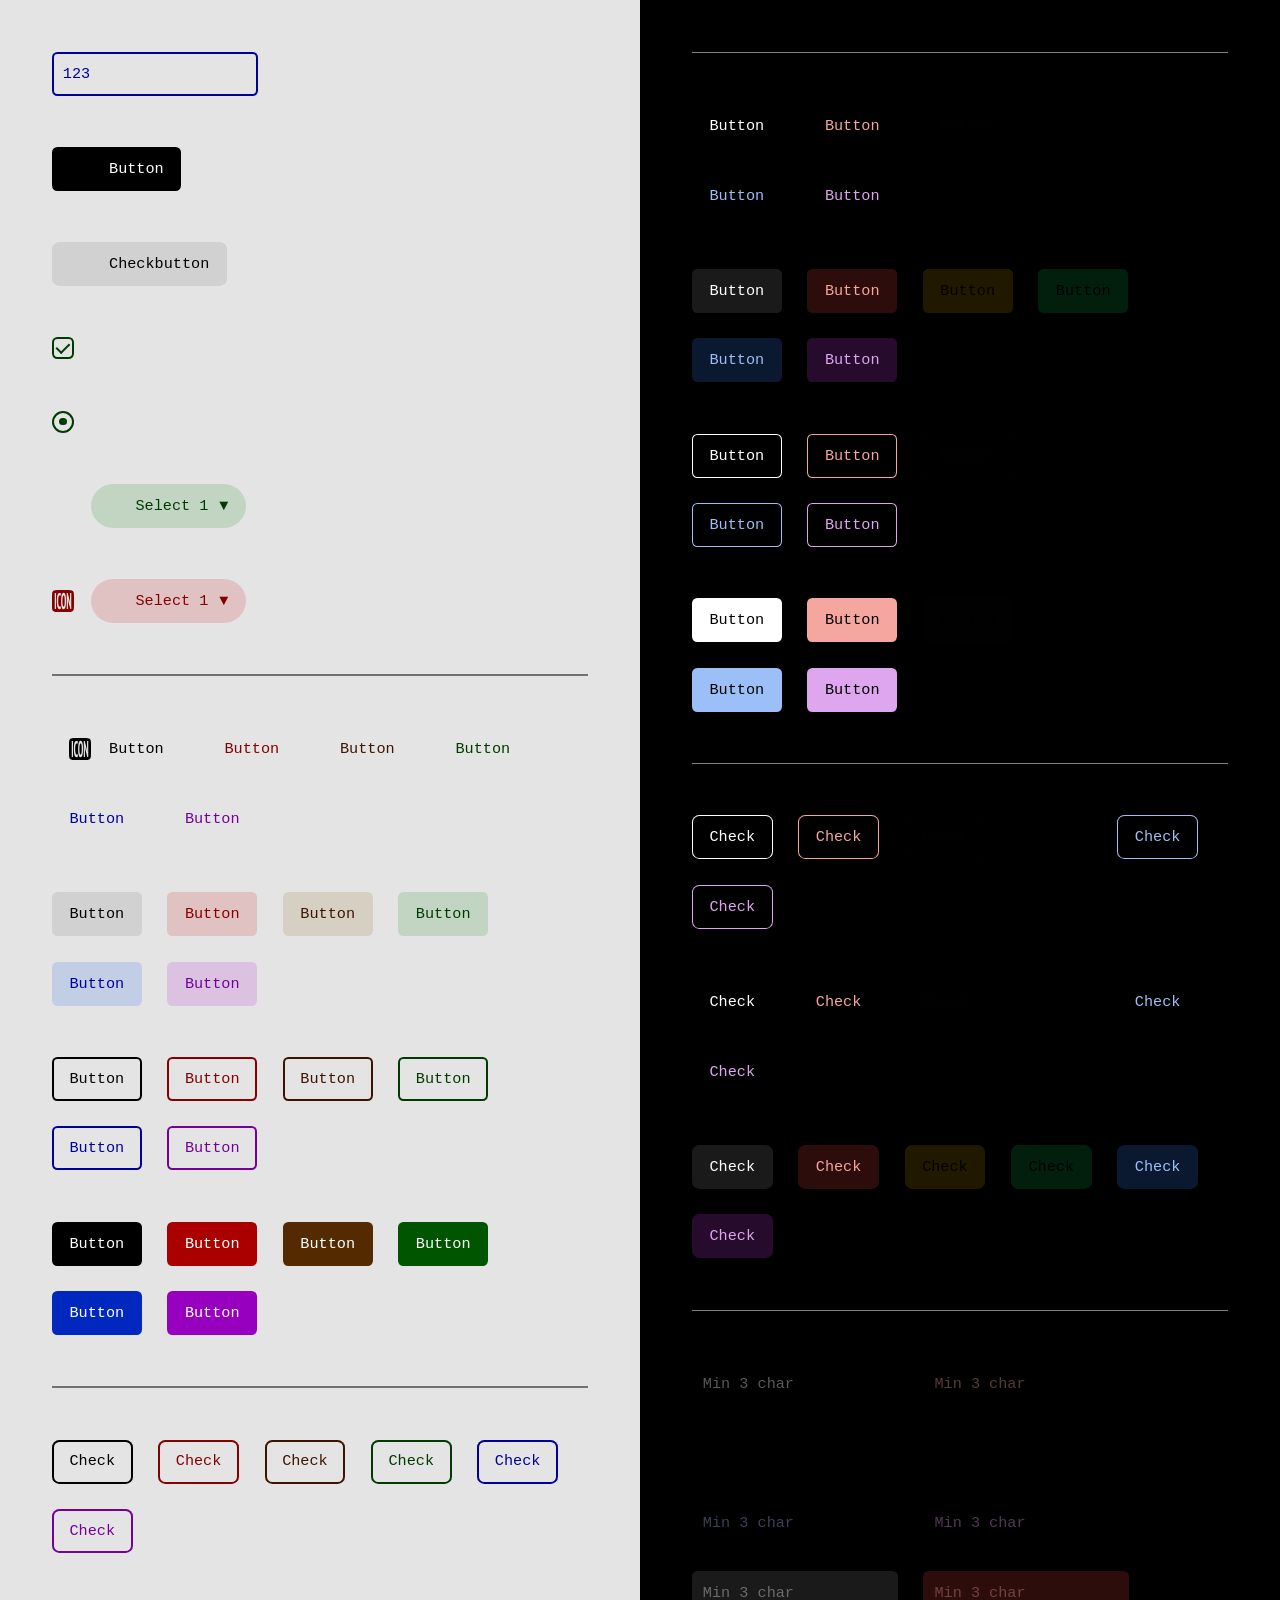
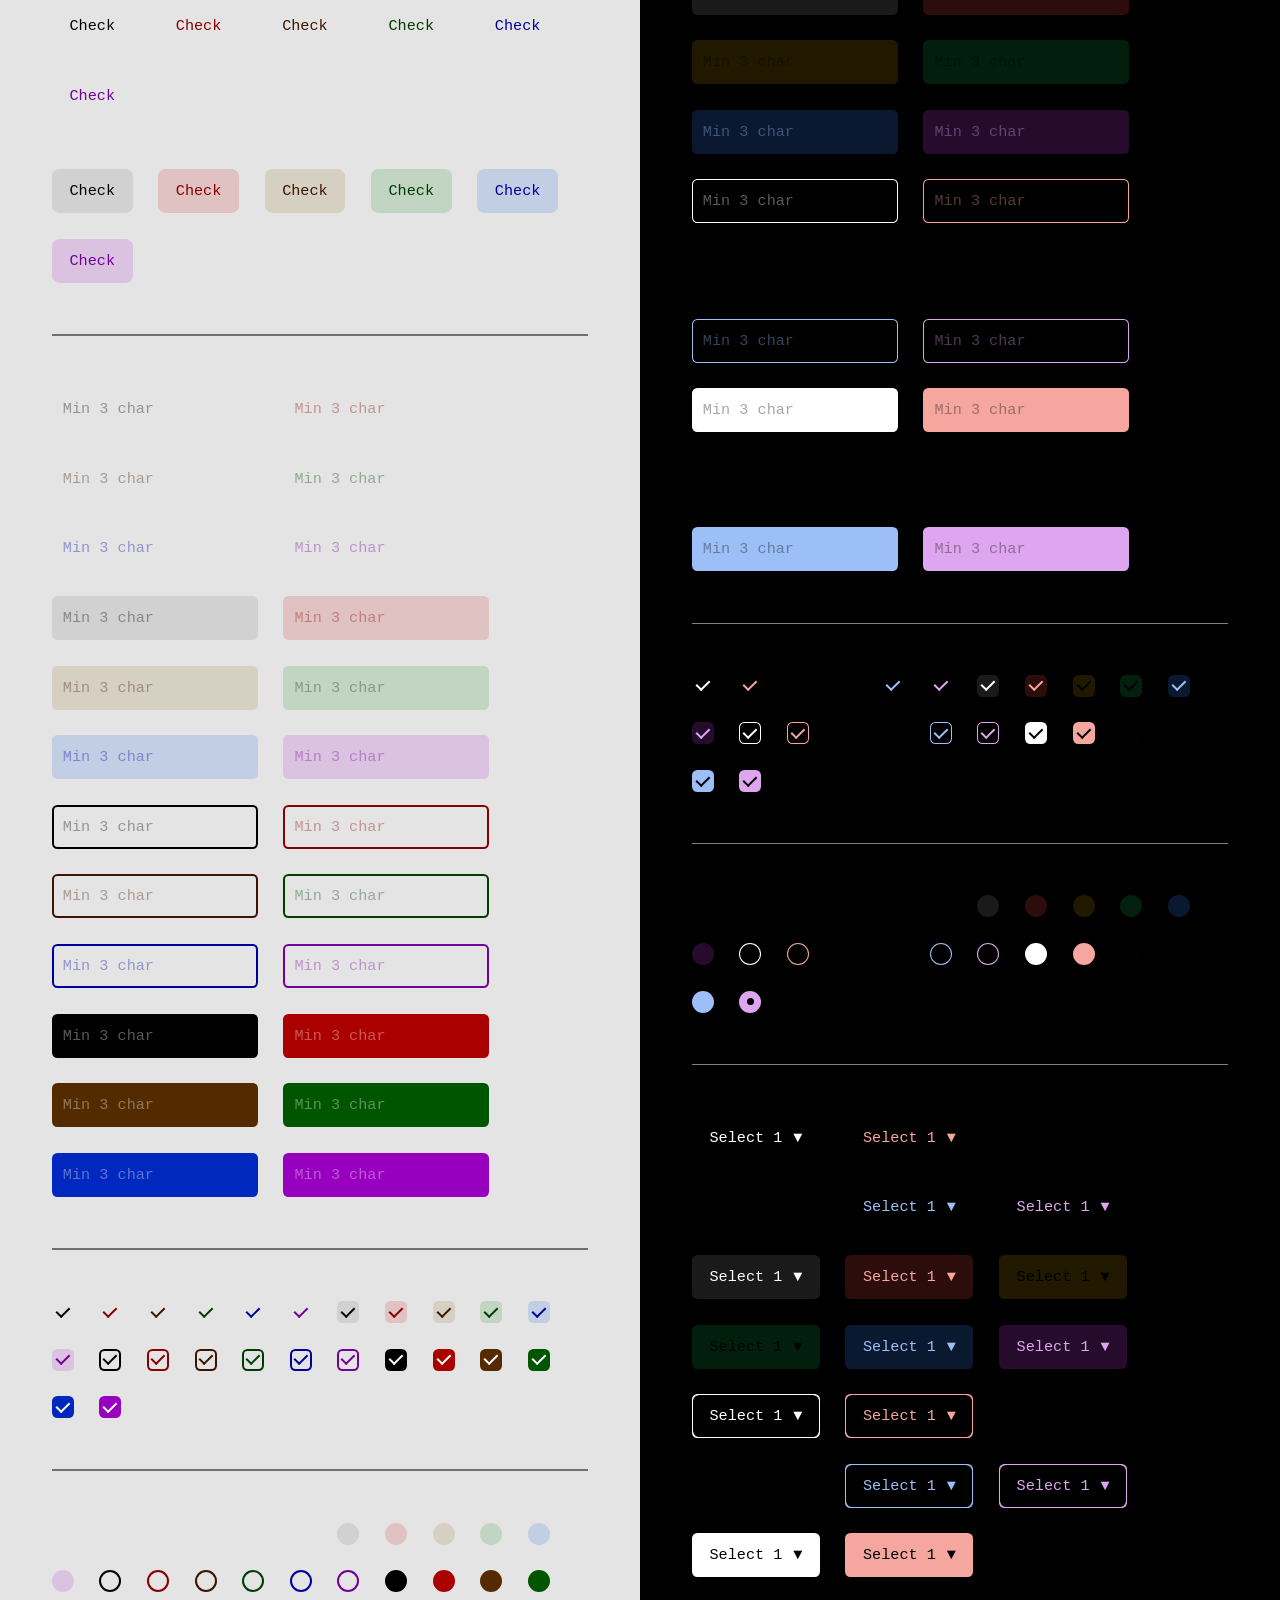
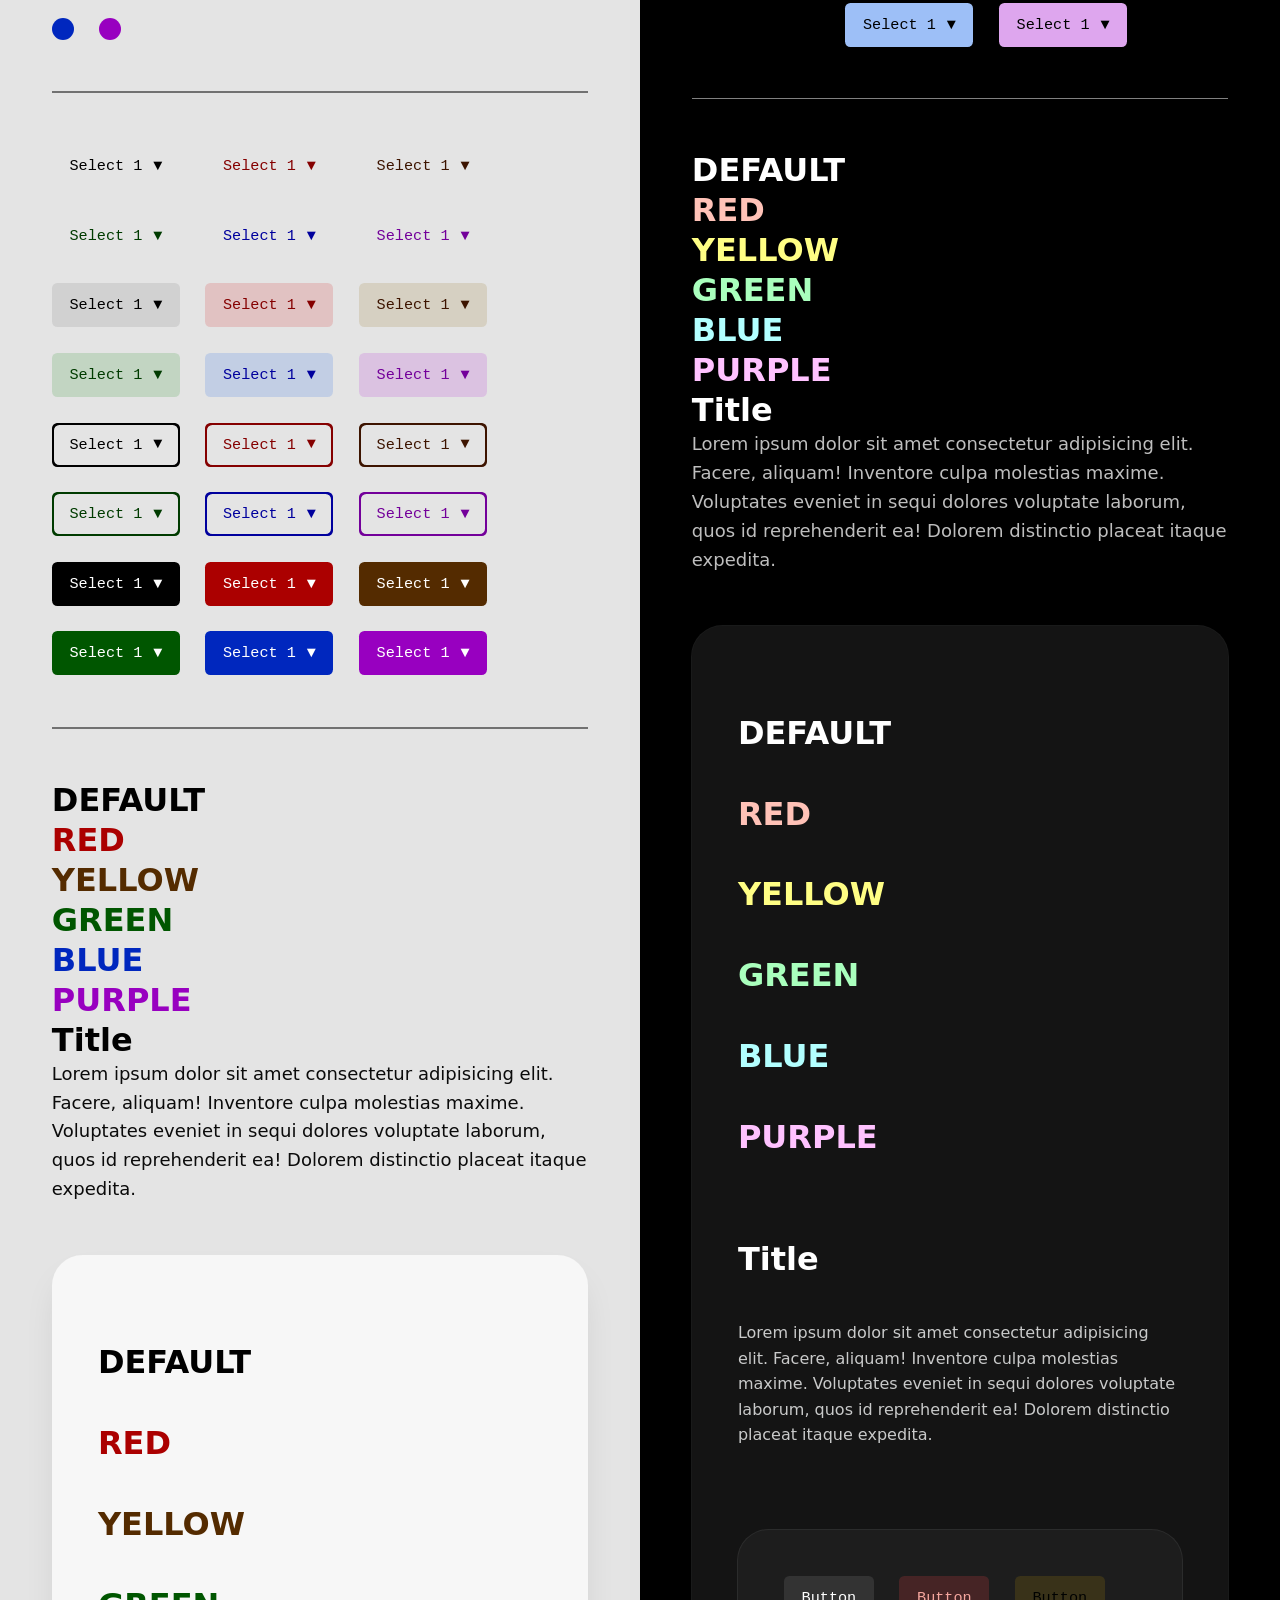
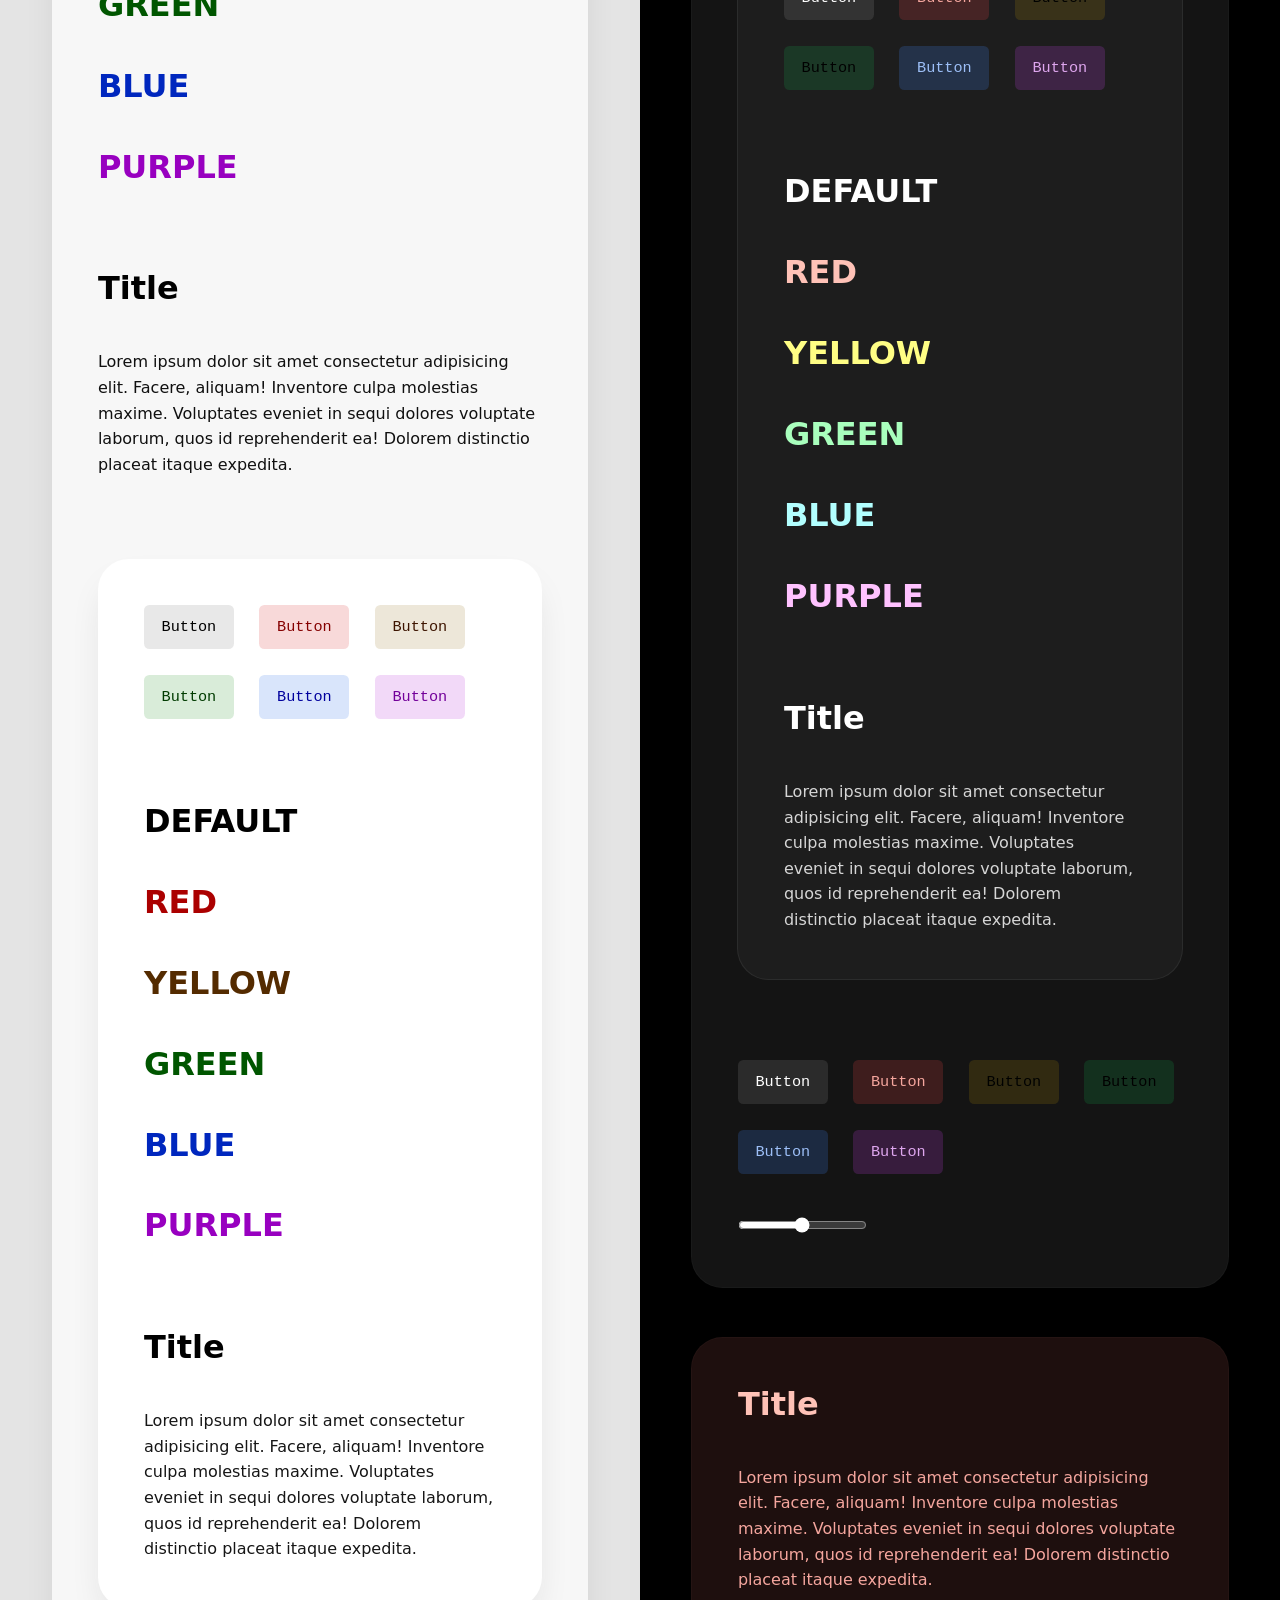
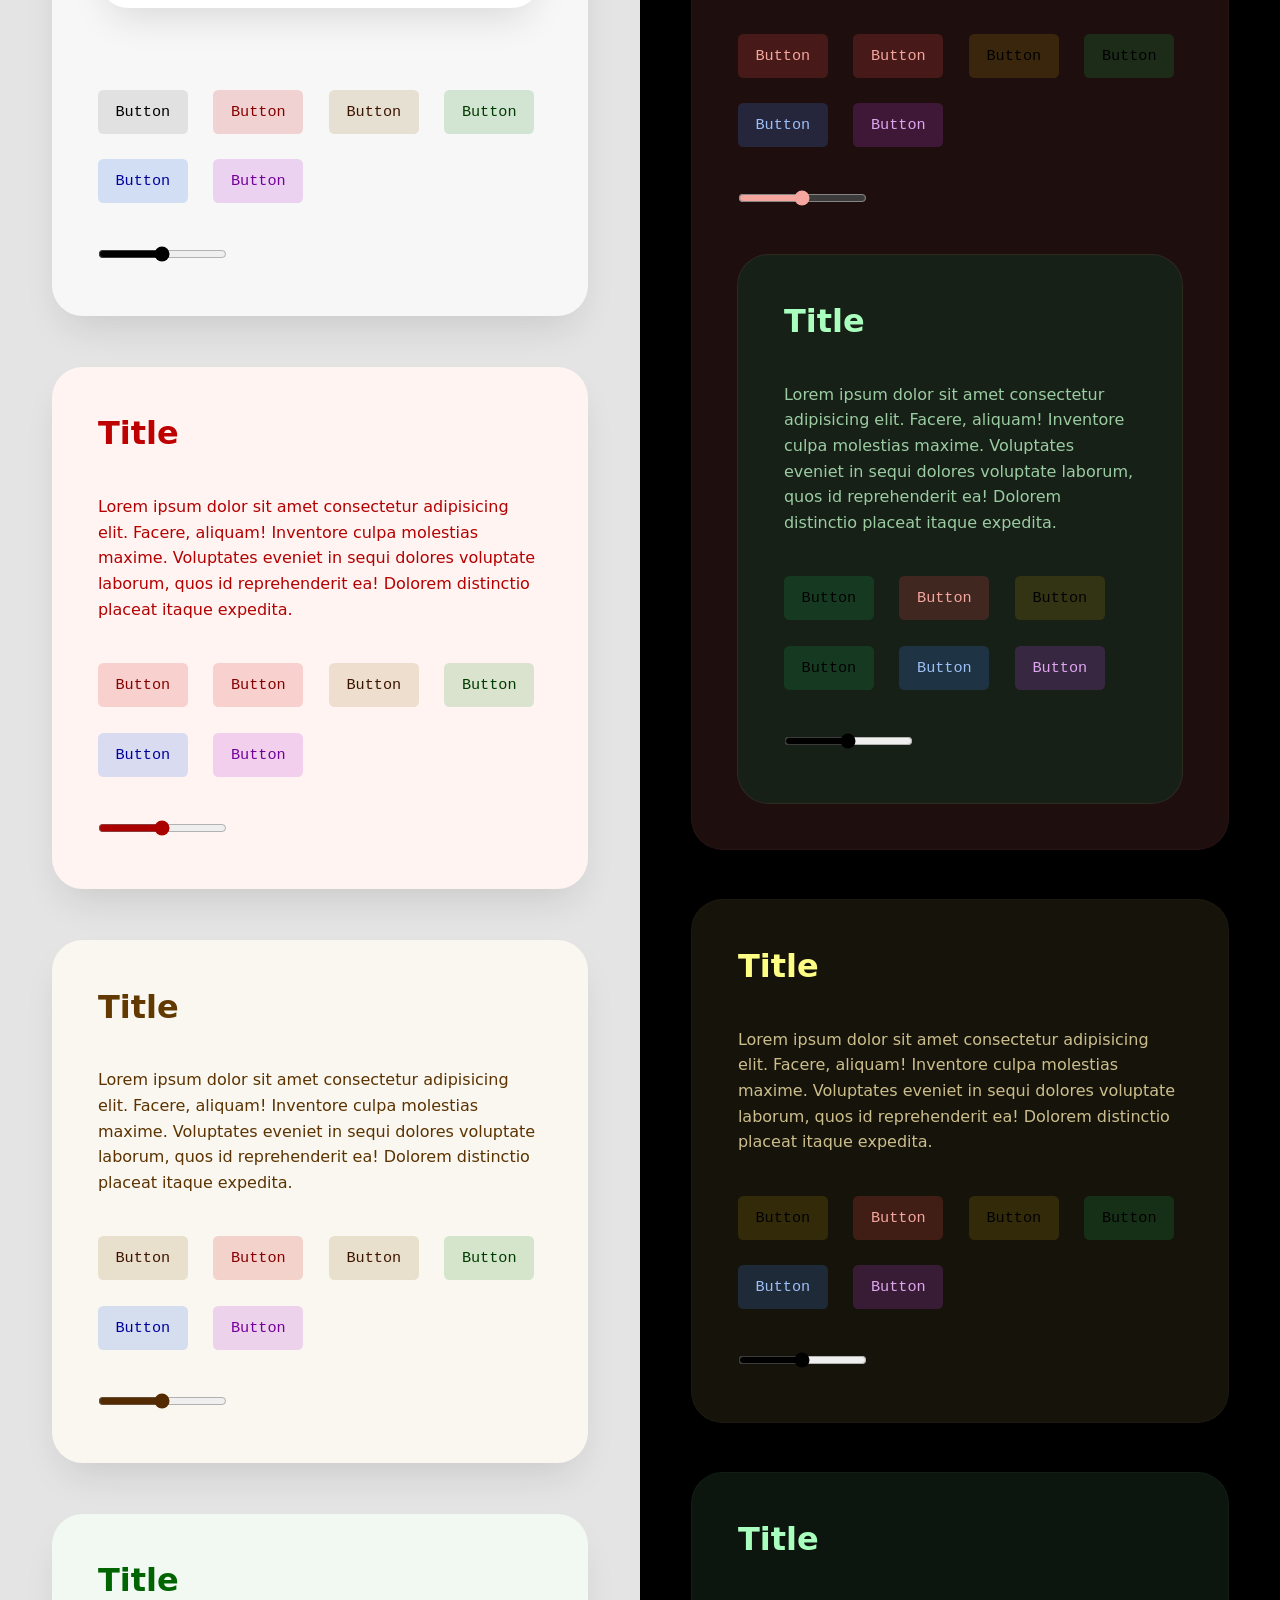
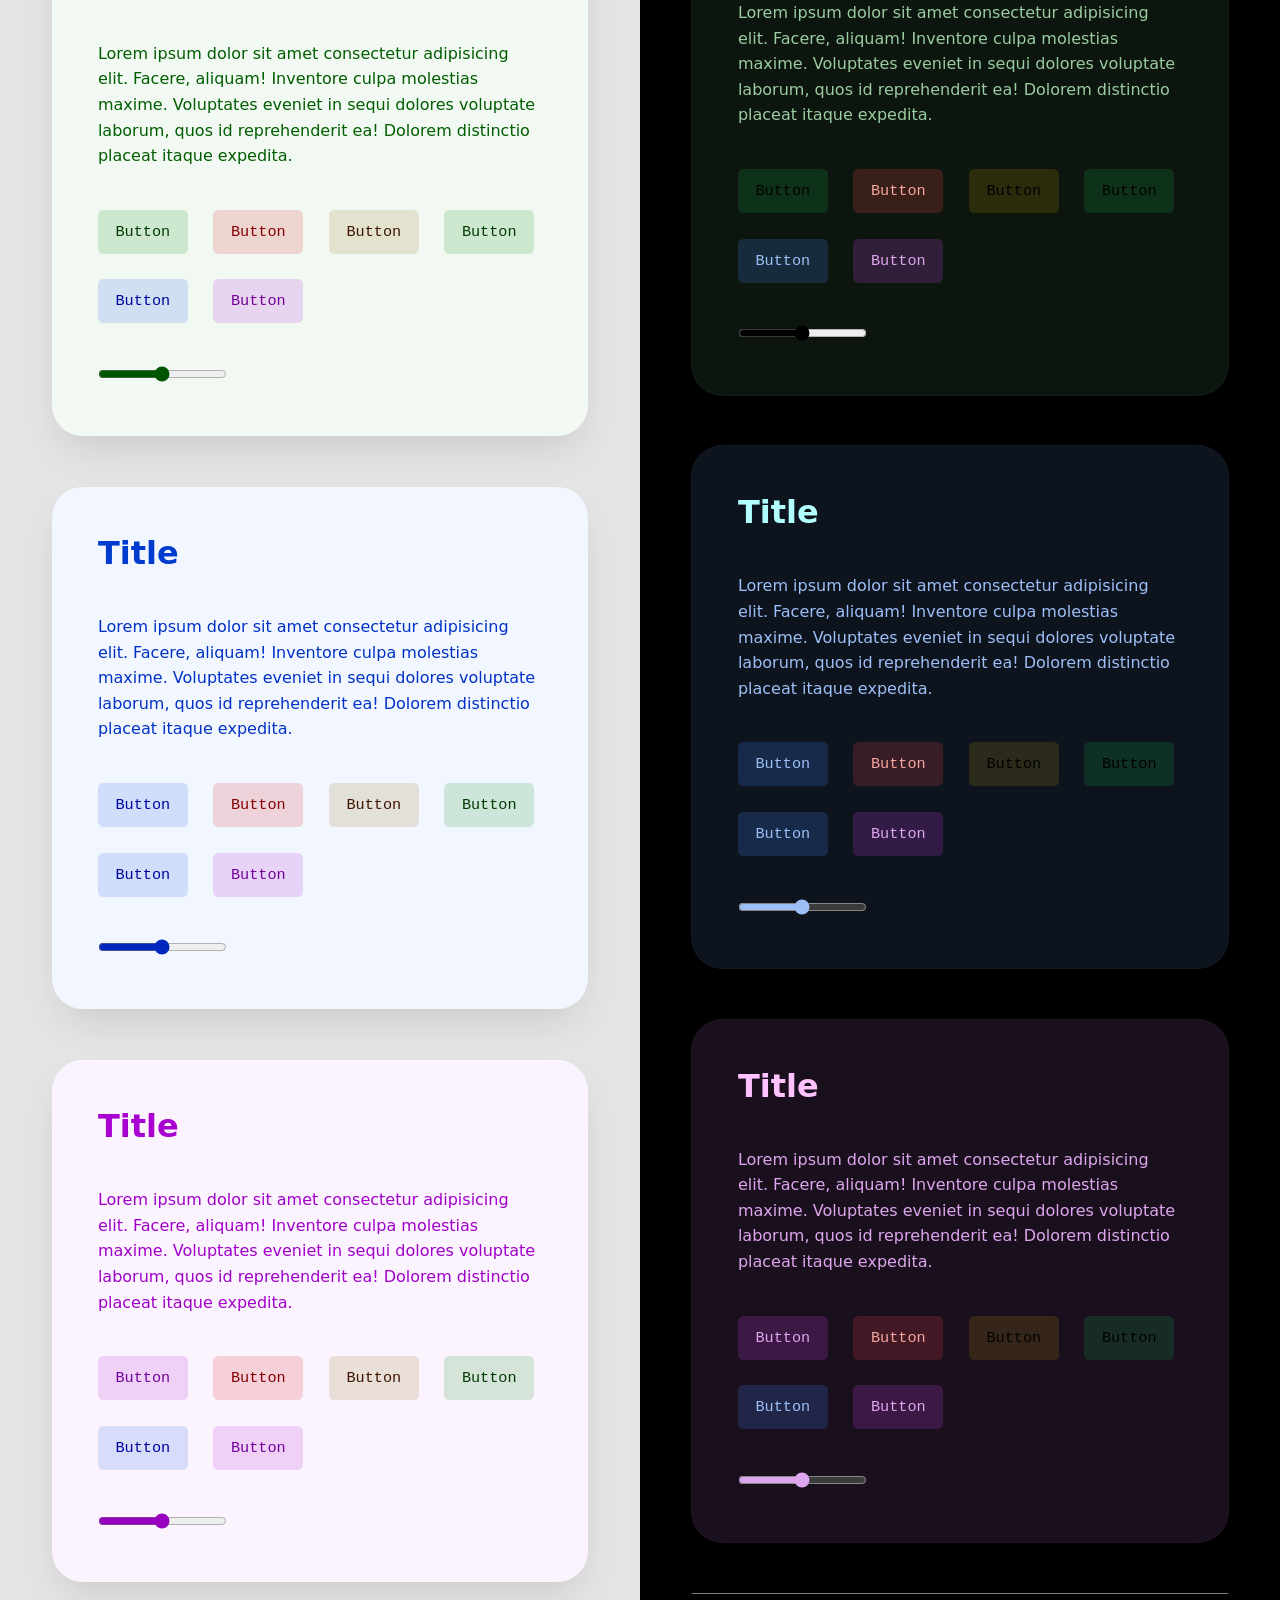
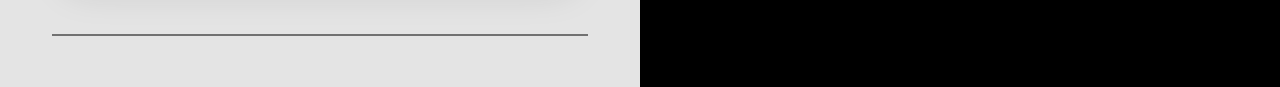
==== commit 94831207: "_" ====
--- a/index.html
+++ b/index.html
@@ -1 +1 @@
-<!DOCTYPE html><meta name="robots" content="noindex"><html class="html"><head><meta charset="utf-8"><meta name="viewport" content="width=device-width"><title>912 </title><style> * { box-sizing: border-box; } body { min-height: 100vh; display: flex; margin: 0; align-items: stretch; } html { font-family: System-ui; line-height: 1.6; } .container { padding: var(--padding-l); background-color: var(--surface-color); display: flex; flex-direction: column; flex-grow: 1; gap: 2rlh; align-items: start; } .container__item { display: flex; flex-wrap: wrap; gap: 1rlh; } h1, h2, h3, h4, h5, h6 { font-weight: var(--font-weight-title); } h3 { font-size: 2rem; line-height: 1.25; color: var(--accent-color); } h2 { margin-top: 2rlh; } hr { align-self: stretch; border: none; background-color: canvasText; height: var(--border-width); opacity: 0.5; } </style> <link rel="stylesheet" href="https://synchronizer.github.io/algo-colors/style.css"> </head><body class="body"><div class="container"><input type="text" class="control control_type_input control_variant_outline" data-color="blue" value="123"/><button class="control control_type_button control_variant_fill" data-color="default" ><span class="control__icon" style="mask-image: url(https://upload.wikimedia.org/wikipedia/commons/thumb/4/4f/SVG_Logo.svg/1920px-SVG_Logo.svg.png);"></span>Button</button><label class="control control_type_checkbutton" data-color="default" ><input type="checkbox" class="control__input"><span class="control__icon" style="mask-image: url(https://upload.wikimedia.org/wikipedia/commons/thumb/4/4f/SVG_Logo.svg/1920px-SVG_Logo.svg.png);"></span> Checkbutton </label><input type="checkbox" class="control control_type_checkbox control_variant_outline" data-color="green" checked="1"></input><input type="radio" class="control control_type_radio control_variant_outline" data-color="green" checked="1"></input><div class="control control_type_select control_shape_pill control__select-wrapper" data-color="green"><span class="control__icon" style="mask-image: url(https://upload.wikimedia.org/wikipedia/commons/thumb/4/4f/SVG_Logo.svg/1920px-SVG_Logo.svg.png);"></span><select class="control control_type_select control_shape_pill" ><option class="select__option" > Select 1 </option><option class="select__option" > Select 2 </option><option class="select__option" > Select 3 </option></select></div><div class="control control__select-wrapper" data-color="red"><span class="control__icon"></span><select name="" id="" class="control control_type_select control_shape_pill"><option value="">Select 1</option><option value="">Select 2</option><option value="">Select 3</option></select></div><hr><div class="container__item"><button class="control control_type_button control_variant_ghost"><span class="control__icon"></span>Button</button><button class="control control_type_button control_variant_ghost control_color_red" data-color="red">Button</button><button class="control control_type_button control_variant_ghost control_color_yellow" data-color="yellow">Button</button><button class="control control_type_button control_variant_ghost control_color_green" data-color="green">Button</button><button class="control control_type_button control_variant_ghost control_color_blue" data-color="blue">Button</button><button class="control control_type_button control_variant_ghost control_color_purple" data-color="purple">Button</button></div><div class="container__item"><button class="control control_type_button">Button</button><button class="control control_type_button control_color_red" data-color="red">Button</button><button class="control control_type_button control_color_yellow" data-color="yellow">Button</button><button class="control control_type_button control_color_green" data-color="green">Button</button><button class="control control_type_button control_color_blue" data-color="blue">Button</button><button class="control control_type_button control_color_purple" data-color="purple">Button</button></div><div class="container__item"><button class="control control_type_button control_variant_outline">Button</button><button class="control control_type_button control_variant_outline control_color_red" data-color="red">Button</button><button class="control control_type_button control_variant_outline control_color_yellow" data-color="yellow">Button</button><button class="control control_type_button control_variant_outline control_color_green" data-color="green">Button</button><button class="control control_type_button control_variant_outline control_color_blue" data-color="blue">Button</button><button class="control control_type_button control_variant_outline control_color_purple" data-color="purple">Button</button></div><div class="container__item"><button class="control control_type_button control_variant_fill">Button</button><button class="control control_type_button control_variant_fill control_color_red" data-color="red">Button</button><button class="control control_type_button control_variant_fill control_color_yellow" data-color="yellow">Button</button><button class="control control_type_button control_variant_fill control_color_green" data-color="green">Button</button><button class="control control_type_button control_variant_fill control_color_blue" data-color="blue">Button</button><button class="control control_type_button control_variant_fill control_color_purple" data-color="purple">Button</button></div><hr><div class="container__item"><label class="control control_type_checkbutton control_variant_outline"><input type="checkbox" class="control__input"> Check </label><label class="control control_type_checkbutton control_variant_outline control_color_red" data-color="red"><input type="checkbox" class="control__input"> Check </label><label class="control control_type_checkbutton control_variant_outline control_color_yellow" data-color="yellow"><input type="checkbox" class="control__input"> Check </label><label class="control control_type_checkbutton control_variant_outline control_color_green" data-color="green"><input type="checkbox" class="control__input"> Check </label><label class="control control_type_checkbutton control_variant_outline control_color_blue" data-color="blue"><input type="checkbox" class="control__input"> Check </label><label class="control control_type_checkbutton control_variant_outline control_color_purple" data-color="purple"><input type="checkbox" class="control__input"> Check </label></div><div class="container__item"><label class="control control_type_checkbutton control_variant_ghost"><input type="checkbox" class="control__input"> Check </label><label class="control control_type_checkbutton control_variant_ghost control_color_red" data-color="red"><input type="checkbox" class="control__input"> Check </label><label class="control control_type_checkbutton control_variant_ghost control_color_yellow" data-color="yellow"><input type="checkbox" class="control__input"> Check </label><label class="control control_type_checkbutton control_variant_ghost control_color_green" data-color="green"><input type="checkbox" class="control__input"> Check </label><label class="control control_type_checkbutton control_variant_ghost control_color_blue" data-color="blue"><input type="checkbox" class="control__input"> Check </label><label class="control control_type_checkbutton control_variant_ghost control_color_purple" data-color="purple"><input type="checkbox" class="control__input"> Check </label></div><div class="container__item"><label class="control control_type_checkbutton"><input type="checkbox" class="control__input"> Check </label><label class="control control_type_checkbutton control_color_red" data-color="red"><input type="checkbox" class="control__input"> Check </label><label class="control control_type_checkbutton control_color_yellow" data-color="yellow"><input type="checkbox" class="control__input"> Check </label><label class="control control_type_checkbutton control_color_green" data-color="green"><input type="checkbox" class="control__input"> Check </label><label class="control control_type_checkbutton control_color_blue" data-color="blue"><input type="checkbox" class="control__input"> Check </label><label class="control control_type_checkbutton control_color_purple" data-color="purple"><input type="checkbox" class="control__input"> Check </label></div><hr><div class="container__item"><input type="text" placeholder="Min 3 char" minlength="3" minlength="3" required checked class="control control_type_input control_variant_ghost"><input type="text" placeholder="Min 3 char" minlength="3" minlength="3" required checked class="control control_type_input control_variant_ghost control_color_red" data-color="red"><input type="text" placeholder="Min 3 char" minlength="3" minlength="3" required checked class="control control_type_input control_variant_ghost control_color_yellow" data-color="yellow"><input type="text" placeholder="Min 3 char" minlength="3" minlength="3" required checked class="control control_type_input control_variant_ghost control_color_green" data-color="green"><input type="text" placeholder="Min 3 char" minlength="3" minlength="3" required checked class="control control_type_input control_variant_ghost control_color_blue" data-color="blue"><input type="text" placeholder="Min 3 char" minlength="3" minlength="3" required checked class="control control_type_input control_variant_ghost control_color_purple" data-color="purple"><input type="text" placeholder="Min 3 char" minlength="3" minlength="3" required checked class="control control_type_input"><input type="text" placeholder="Min 3 char" minlength="3" minlength="3" required checked class="control control_type_input" data-color="red"><input type="text" placeholder="Min 3 char" minlength="3" minlength="3" required checked class="control control_type_input" data-color="yellow"><input type="text" placeholder="Min 3 char" minlength="3" minlength="3" required checked class="control control_type_input" data-color="green"><input type="text" placeholder="Min 3 char" minlength="3" minlength="3" required checked class="control control_type_input" data-color="blue"><input type="text" placeholder="Min 3 char" minlength="3" minlength="3" required checked class="control control_type_input" data-color="purple"><input type="text" placeholder="Min 3 char" minlength="3" minlength="3" required checked class="control control_type_input control_variant_outline"><input type="text" placeholder="Min 3 char" minlength="3" minlength="3" required checked class="control control_type_input control_variant_outline control_color_red" data-color="red"><input type="text" placeholder="Min 3 char" minlength="3" minlength="3" required checked class="control control_type_input control_variant_outline control_color_yellow" data-color="yellow"><input type="text" placeholder="Min 3 char" minlength="3" minlength="3" required checked class="control control_type_input control_variant_outline control_color_green" data-color="green"><input type="text" placeholder="Min 3 char" minlength="3" minlength="3" required checked class="control control_type_input control_variant_outline control_color_blue" data-color="blue"><input type="text" placeholder="Min 3 char" minlength="3" minlength="3" required checked class="control control_type_input control_variant_outline control_color_purple" data-color="purple"><input type="text" placeholder="Min 3 char" minlength="3" minlength="3" required checked class="control control_type_input control_variant_fill"><input type="text" placeholder="Min 3 char" minlength="3" minlength="3" required checked class="control control_type_input control_variant_fill control_color_red" data-color="red"><input type="text" placeholder="Min 3 char" minlength="3" minlength="3" required checked class="control control_type_input control_variant_fill control_color_yellow" data-color="yellow"><input type="text" placeholder="Min 3 char" minlength="3" minlength="3" required checked class="control control_type_input control_variant_fill control_color_green" data-color="green"><input type="text" placeholder="Min 3 char" minlength="3" minlength="3" required checked class="control control_type_input control_variant_fill control_color_blue" data-color="blue"><input type="text" placeholder="Min 3 char" minlength="3" minlength="3" required checked class="control control_type_input control_variant_fill control_color_purple" data-color="purple"></div><hr><div class="container__item"><input type="checkbox" checked class="control control_type_checkbox control_variant_ghost"><input type="checkbox" checked class="control control_type_checkbox control_variant_ghost control_color_red" data-color="red"><input type="checkbox" checked class="control control_type_checkbox control_variant_ghost control_color_yellow" data-color="yellow"><input type="checkbox" checked class="control control_type_checkbox control_variant_ghost control_color_green" data-color="green"><input type="checkbox" checked class="control control_type_checkbox control_variant_ghost control_color_blue" data-color="blue"><input type="checkbox" checked class="control control_type_checkbox control_variant_ghost control_color_purple" data-color="purple"><input type="checkbox" checked class="control control_type_checkbox"><input type="checkbox" checked class="control control_type_checkbox" data-color="red"><input type="checkbox" checked class="control control_type_checkbox" data-color="yellow"><input type="checkbox" checked class="control control_type_checkbox" data-color="green"><input type="checkbox" checked class="control control_type_checkbox" data-color="blue"><input type="checkbox" checked class="control control_type_checkbox" data-color="purple"><input type="checkbox" checked class="control control_type_checkbox control_variant_outline"><input type="checkbox" checked class="control control_type_checkbox control_variant_outline control_color_red" data-color="red"><input type="checkbox" checked class="control control_type_checkbox control_variant_outline control_color_yellow" data-color="yellow"><input type="checkbox" checked class="control control_type_checkbox control_variant_outline control_color_green" data-color="green"><input type="checkbox" checked class="control control_type_checkbox control_variant_outline control_color_blue" data-color="blue"><input type="checkbox" checked class="control control_type_checkbox control_variant_outline control_color_purple" data-color="purple"><input type="checkbox" checked class="control control_type_checkbox control_variant_fill"><input type="checkbox" checked class="control control_type_checkbox control_variant_fill control_color_red" data-color="red"><input type="checkbox" checked class="control control_type_checkbox control_variant_fill control_color_yellow" data-color="yellow"><input type="checkbox" checked class="control control_type_checkbox control_variant_fill control_color_green" data-color="green"><input type="checkbox" checked class="control control_type_checkbox control_variant_fill control_color_blue" data-color="blue"><input type="checkbox" checked class="control control_type_checkbox control_variant_fill control_color_purple" data-color="purple"></div><hr><div class="container__item"><input type="radio" name="radio" checked class="control control_type_radio control_variant_ghost"><input type="radio" name="radio" checked class="control control_type_radio control_variant_ghost control_color_red" data-color="red"><input type="radio" name="radio" checked class="control control_type_radio control_variant_ghost control_color_yellow" data-color="yellow"><input type="radio" name="radio" checked class="control control_type_radio control_variant_ghost control_color_green" data-color="green"><input type="radio" name="radio" checked class="control control_type_radio control_variant_ghost control_color_blue" data-color="blue"><input type="radio" name="radio" checked class="control control_type_radio control_variant_ghost control_color_purple" data-color="purple"><input type="radio" name="radio" checked class="control control_type_radio"><input type="radio" name="radio" checked class="control control_type_radio" data-color="red"><input type="radio" name="radio" checked class="control control_type_radio" data-color="yellow"><input type="radio" name="radio" checked class="control control_type_radio" data-color="green"><input type="radio" name="radio" checked class="control control_type_radio" data-color="blue"><input type="radio" name="radio" checked class="control control_type_radio" data-color="purple"><input type="radio" name="radio" checked class="control control_type_radio control_variant_outline"><input type="radio" name="radio" checked class="control control_type_radio control_variant_outline control_color_red" data-color="red"><input type="radio" name="radio" checked class="control control_type_radio control_variant_outline control_color_yellow" data-color="yellow"><input type="radio" name="radio" checked class="control control_type_radio control_variant_outline control_color_green" data-color="green"><input type="radio" name="radio" checked class="control control_type_radio control_variant_outline control_color_blue" data-color="blue"><input type="radio" name="radio" checked class="control control_type_radio control_variant_outline control_color_purple" data-color="purple"><input type="radio" name="radio" checked class="control control_type_radio control_variant_fill"><input type="radio" name="radio" checked class="control control_type_radio control_variant_fill control_color_red" data-color="red"><input type="radio" name="radio" checked class="control control_type_radio control_variant_fill control_color_yellow" data-color="yellow"><input type="radio" name="radio" checked class="control control_type_radio control_variant_fill control_color_green" data-color="green"><input type="radio" name="radio" checked class="control control_type_radio control_variant_fill control_color_blue" data-color="blue"><input type="radio" name="radio" checked class="control control_type_radio control_variant_fill control_color_purple" data-color="purple"></div><hr><div class="container__item"><div class="control control__select-wrapper control_variant_ghost"><select name="" id="" class="control control_type_select control_variant_ghost"><option value="">Select 1</option><option value="">Select 2</option><option value="">Select 3</option></select></div><div class="control control__select-wrapper control_variant_ghost" data-color="red"><select name="" id="" class="control control_type_select control_variant_ghost"><option value="">Select 1</option><option value="">Select 2</option><option value="">Select 3</option></select></div><div class="control control__select-wrapper control_variant_ghost" data-color="yellow"><select name="" id="" class="control control_type_select control_variant_ghost"><option value="">Select 1</option><option value="">Select 2</option><option value="">Select 3</option></select></div><div class="control control__select-wrapper control_variant_ghost" data-color="green"><select name="" id="" class="control control_type_select control_variant_ghost"><option value="">Select 1</option><option value="">Select 2</option><option value="">Select 3</option></select></div><div class="control control__select-wrapper control_variant_ghost" data-color="blue"><select name="" id="" class="control control_type_select control_variant_ghost"><option value="">Select 1</option><option value="">Select 2</option><option value="">Select 3</option></select></div><div class="control control__select-wrapper control_variant_ghost" data-color="purple"><select name="" id="" class="control control_type_select control_variant_ghost"><option value="">Select 1</option><option value="">Select 2</option><option value="">Select 3</option></select></div><div class="control control__select-wrapper"><select name="" id="" class="control control_type_select"><option value="">Select 1</option><option value="">Select 2</option><option value="">Select 3</option></select></div><div class="control control__select-wrapper" data-color="red"><select name="" id="" class="control control_type_select"><option value="">Select 1</option><option value="">Select 2</option><option value="">Select 3</option></select></div><div class="control control__select-wrapper" data-color="yellow"><select name="" id="" class="control control_type_select"><option value="">Select 1</option><option value="">Select 2</option><option value="">Select 3</option></select></div><div class="control control__select-wrapper" data-color="green"><select name="" id="" class="control control_type_select"><option value="">Select 1</option><option value="">Select 2</option><option value="">Select 3</option></select></div><div class="control control__select-wrapper" data-color="blue"><select name="" id="" class="control control_type_select"><option value="">Select 1</option><option value="">Select 2</option><option value="">Select 3</option></select></div><div class="control control__select-wrapper control_type_select" data-color="purple"><select name="" id="" class="control control_type_select"><option value="">Select 1</option><option value="">Select 2</option><option value="">Select 3</option></select></div><div class="control control__select-wrapper control_variant_outline"><select name="" id="" class="control control_type_select control_variant_outline"><option value="">Select 1</option><option value="">Select 2</option><option value="">Select 3</option></select></div><div class="control control__select-wrapper control_variant_outline" data-color="red"><select name="" id="" class="control control_type_select control_variant_outline"><option value="">Select 1</option><option value="">Select 2</option><option value="">Select 3</option></select></div><div class="control control__select-wrapper control_variant_outline" data-color="yellow"><select name="" id="" class="control control_type_select control_variant_outline"><option value="">Select 1</option><option value="">Select 2</option><option value="">Select 3</option></select></div><div class="control control__select-wrapper control_variant_outline" data-color="green"><select name="" id="" class="control control_type_select control_variant_outline"><option value="">Select 1</option><option value="">Select 2</option><option value="">Select 3</option></select></div><div class="control control__select-wrapper control_variant_outline" data-color="blue"><select name="" id="" class="control control_type_select control_variant_outline"><option value="">Select 1</option><option value="">Select 2</option><option value="">Select 3</option></select></div><div class="control control__select-wrapper control_variant_outline" data-color="purple"><select name="" id="" class="control control_type_select control_variant_outline"><option value="">Select 1</option><option value="">Select 2</option><option value="">Select 3</option></select></div><div class="control control__select-wrapper control_variant_fill"><select name="" id="" class="control control_type_select control_variant_fill"><option value="">Select 1</option><option value="">Select 2</option><option value="">Select 3</option></select></div><div class="control control__select-wrapper control_variant_fill" data-color="red"><select name="" id="" class="control control_type_select control_variant_fill"><option value="">Select 1</option><option value="">Select 2</option><option value="">Select 3</option></select></div><div class="control control__select-wrapper control_variant_fill" data-color="yellow"><select name="" id="" class="control control_type_select control_variant_fill"><option value="">Select 1</option><option value="">Select 2</option><option value="">Select 3</option></select></div><div class="control control__select-wrapper control_variant_fill" data-color="green"><select name="" id="" class="control control_type_select control_variant_fill"><option value="">Select 1</option><option value="">Select 2</option><option value="">Select 3</option></select></div><div class="control control__select-wrapper control_variant_fill" data-color="blue"><select name="" id="" class="control control_type_select control_variant_fill"><option value="">Select 1</option><option value="">Select 2</option><option value="">Select 3</option></select></div><div class="control control__select-wrapper control_variant_fill" data-color="purple"><select name="" id="" class="control control_type_select control_variant_fill"><option value="">Select 1</option><option value="">Select 2</option><option value="">Select 3</option></select></div></div><hr><div><p><h3>DEFAULT</h3><h3 data-color="red">RED</h3><h3 data-color="yellow">YELLOW</h3><h3 data-color="green">GREEN</h3><h3 data-color="blue">BLUE</h3><h3 data-color="purple">PURPLE</h3></p><h3 class="surface__title">Title</h3><p> Lorem ipsum dolor sit amet consectetur adipisicing elit. Facere, aliquam! Inventore culpa molestias maxime. Voluptates eveniet in sequi dolores voluptate laborum, quos id reprehenderit ea! Dolorem distinctio placeat itaque expedita. </p></div><div class="surface" data-layer="1"><p><h3>DEFAULT</h3><h3 data-color="red">RED</h3><h3 data-color="yellow">YELLOW</h3><h3 data-color="green">GREEN</h3><h3 data-color="blue">BLUE</h3><h3 data-color="purple">PURPLE</h3></p><h3 class="surface__title">Title</h3><p> Lorem ipsum dolor sit amet consectetur adipisicing elit. Facere, aliquam! Inventore culpa molestias maxime. Voluptates eveniet in sequi dolores voluptate laborum, quos id reprehenderit ea! Dolorem distinctio placeat itaque expedita. </p><p><div class="surface" data-layer="2"><div class="container__item"><button class="control control_type_button control_color_default">Button</button><button class="control control_type_button control_color_red" data-color="red">Button</button><button class="control control_type_button control_color_yellow" data-color="yellow">Button</button><button class="control control_type_button control_color_green" data-color="green">Button</button><button class="control control_type_button control_color_blue" data-color="blue">Button</button><button class="control control_type_button control_color_purple" data-color="purple">Button</button></div><p><h3>DEFAULT</h3><h3 data-color="red">RED</h3><h3 data-color="yellow">YELLOW</h3><h3 data-color="green">GREEN</h3><h3 data-color="blue">BLUE</h3><h3 data-color="purple">PURPLE</h3></p><h3 class="surface__title">Title</h3><p> Lorem ipsum dolor sit amet consectetur adipisicing elit. Facere, aliquam! Inventore culpa molestias maxime. Voluptates eveniet in sequi dolores voluptate laborum, quos id reprehenderit ea! Dolorem distinctio placeat itaque expedita. </p></div></p><div class="container__item"><button class="control control_type_button control_color_default">Button</button><button class="control control_type_button control_color_red" data-color="red">Button</button><button class="control control_type_button control_color_yellow" data-color="yellow">Button</button><button class="control control_type_button control_color_green" data-color="green">Button</button><button class="control control_type_button control_color_blue" data-color="blue">Button</button><button class="control control_type_button control_color_purple" data-color="purple">Button</button></div><p><input type="range" name="" id=""></p></div><div class="surface" data-layer="1" data-color="red"><h3 class="surface__title">Title</h3><p> Lorem ipsum dolor sit amet consectetur adipisicing elit. Facere, aliquam! Inventore culpa molestias maxime. Voluptates eveniet in sequi dolores voluptate laborum, quos id reprehenderit ea! Dolorem distinctio placeat itaque expedita. </p><div class="container__item"><button class="control control_type_button control_color_default">Button</button><button class="control control_type_button control_color_red" data-color="red">Button</button><button class="control control_type_button control_color_yellow" data-color="yellow">Button</button><button class="control control_type_button control_color_green" data-color="green">Button</button><button class="control control_type_button control_color_blue" data-color="blue">Button</button><button class="control control_type_button control_color_purple" data-color="purple">Button</button></div><p><input type="range" name="" id=""></p></div><div class="surface" data-layer="1" data-color="yellow"><h3 class="surface__title">Title</h3><p> Lorem ipsum dolor sit amet consectetur adipisicing elit. Facere, aliquam! Inventore culpa molestias maxime. Voluptates eveniet in sequi dolores voluptate laborum, quos id reprehenderit ea! Dolorem distinctio placeat itaque expedita. </p><div class="container__item"><button class="control control_type_button control_color_default">Button</button><button class="control control_type_button control_color_red" data-color="red">Button</button><button class="control control_type_button control_color_yellow" data-color="yellow">Button</button><button class="control control_type_button control_color_green" data-color="green">Button</button><button class="control control_type_button control_color_blue" data-color="blue">Button</button><button class="control control_type_button control_color_purple" data-color="purple">Button</button></div><p><input type="range" name="" id=""></p></div><div class="surface" data-layer="1" data-color="green"><h3 class="surface__title">Title</h3><p> Lorem ipsum dolor sit amet consectetur adipisicing elit. Facere, aliquam! Inventore culpa molestias maxime. Voluptates eveniet in sequi dolores voluptate laborum, quos id reprehenderit ea! Dolorem distinctio placeat itaque expedita. </p><div class="container__item"><button class="control control_type_button control_color_default">Button</button><button class="control control_type_button control_color_red" data-color="red">Button</button><button class="control control_type_button control_color_yellow" data-color="yellow">Button</button><button class="control control_type_button control_color_green" data-color="green">Button</button><button class="control control_type_button control_color_blue" data-color="blue">Button</button><button class="control control_type_button control_color_purple" data-color="purple">Button</button></div><p><input type="range" name="" id=""></p></div><div class="surface" data-layer="1" data-color="blue"><h3 class="surface__title">Title</h3><p> Lorem ipsum dolor sit amet consectetur adipisicing elit. Facere, aliquam! Inventore culpa molestias maxime. Voluptates eveniet in sequi dolores voluptate laborum, quos id reprehenderit ea! Dolorem distinctio placeat itaque expedita. </p><div class="container__item"><button class="control control_type_button control_color_default">Button</button><button class="control control_type_button control_color_red" data-color="red">Button</button><button class="control control_type_button control_color_yellow" data-color="yellow">Button</button><button class="control control_type_button control_color_green" data-color="green">Button</button><button class="control control_type_button control_color_blue" data-color="blue">Button</button><button class="control control_type_button control_color_purple" data-color="purple">Button</button></div><p><input type="range" name="" id=""></p></div><div class="surface" data-layer="1" data-color="purple"><h3 class="surface__title">Title</h3><p> Lorem ipsum dolor sit amet consectetur adipisicing elit. Facere, aliquam! Inventore culpa molestias maxime. Voluptates eveniet in sequi dolores voluptate laborum, quos id reprehenderit ea! Dolorem distinctio placeat itaque expedita. </p><div class="container__item"><button class="control control_type_button control_color_default">Button</button><button class="control control_type_button control_color_red" data-color="red">Button</button><button class="control control_type_button control_color_yellow" data-color="yellow">Button</button><button class="control control_type_button control_color_green" data-color="green">Button</button><button class="control control_type_button control_color_blue" data-color="blue">Button</button><button class="control control_type_button control_color_purple" data-color="purple">Button</button></div><p><input type="range" name="" id=""></p></div><hr></div><div class="container" data-color-scheme="dark"><hr><div class="container__item"><button class="control control_type_button control_variant_ghost">Button</button><button class="control control_type_button control_variant_ghost control_color_red" data-color="red">Button</button><button class="control control_type_button control_variant_ghost control_color_yellow" data-color="yellow">Button</button><button class="control control_type_button control_variant_ghost control_color_green" data-color="green">Button</button><button class="control control_type_button control_variant_ghost control_color_blue" data-color="blue">Button</button><button class="control control_type_button control_variant_ghost control_color_purple" data-color="purple">Button</button></div><div class="container__item"><button class="control control_type_button">Button</button><button class="control control_type_button control_color_red" data-color="red">Button</button><button class="control control_type_button control_color_yellow" data-color="yellow">Button</button><button class="control control_type_button control_color_green" data-color="green">Button</button><button class="control control_type_button control_color_blue" data-color="blue">Button</button><button class="control control_type_button control_color_purple" data-color="purple">Button</button></div><div class="container__item"><button class="control control_type_button control_variant_outline">Button</button><button class="control control_type_button control_variant_outline control_color_red" data-color="red">Button</button><button class="control control_type_button control_variant_outline control_color_yellow" data-color="yellow">Button</button><button class="control control_type_button control_variant_outline control_color_green" data-color="green">Button</button><button class="control control_type_button control_variant_outline control_color_blue" data-color="blue">Button</button><button class="control control_type_button control_variant_outline control_color_purple" data-color="purple">Button</button></div><div class="container__item"><button class="control control_type_button control_variant_fill">Button</button><button class="control control_type_button control_variant_fill control_color_red" data-color="red">Button</button><button class="control control_type_button control_variant_fill control_color_yellow" data-color="yellow">Button</button><button class="control control_type_button control_variant_fill control_color_green" data-color="green">Button</button><button class="control control_type_button control_variant_fill control_color_blue" data-color="blue">Button</button><button class="control control_type_button control_variant_fill control_color_purple" data-color="purple">Button</button></div><hr><div class="container__item"><label class="control control_type_checkbutton control_variant_outline"><input type="checkbox" class="control__input"> Check </label><label class="control control_type_checkbutton control_variant_outline control_color_red" data-color="red"><input type="checkbox" class="control__input"> Check </label><label class="control control_type_checkbutton control_variant_outline control_color_yellow" data-color="yellow"><input type="checkbox" class="control__input"> Check </label><label class="control control_type_checkbutton control_variant_outline control_color_green" data-color="green"><input type="checkbox" class="control__input"> Check </label><label class="control control_type_checkbutton control_variant_outline control_color_blue" data-color="blue"><input type="checkbox" class="control__input"> Check </label><label class="control control_type_checkbutton control_variant_outline control_color_purple" data-color="purple"><input type="checkbox" class="control__input"> Check </label></div><div class="container__item"><label class="control control_type_checkbutton control_variant_ghost"><input type="checkbox" class="control__input"> Check </label><label class="control control_type_checkbutton control_variant_ghost control_color_red" data-color="red"><input type="checkbox" class="control__input"> Check </label><label class="control control_type_checkbutton control_variant_ghost control_color_yellow" data-color="yellow"><input type="checkbox" class="control__input"> Check </label><label class="control control_type_checkbutton control_variant_ghost control_color_green" data-color="green"><input type="checkbox" class="control__input"> Check </label><label class="control control_type_checkbutton control_variant_ghost control_color_blue" data-color="blue"><input type="checkbox" class="control__input"> Check </label><label class="control control_type_checkbutton control_variant_ghost control_color_purple" data-color="purple"><input type="checkbox" class="control__input"> Check </label></div><div class="container__item"><label class="control control_type_checkbutton"><input type="checkbox" class="control__input"> Check </label><label class="control control_type_checkbutton control_color_red" data-color="red"><input type="checkbox" class="control__input"> Check </label><label class="control control_type_checkbutton control_color_yellow" data-color="yellow"><input type="checkbox" class="control__input"> Check </label><label class="control control_type_checkbutton control_color_green" data-color="green"><input type="checkbox" class="control__input"> Check </label><label class="control control_type_checkbutton control_color_blue" data-color="blue"><input type="checkbox" class="control__input"> Check </label><label class="control control_type_checkbutton control_color_purple" data-color="purple"><input type="checkbox" class="control__input"> Check </label></div><hr><div class="container__item"><input type="text" placeholder="Min 3 char" minlength="3" minlength="3" required checked class="control control_type_input control_variant_ghost"><input type="text" placeholder="Min 3 char" minlength="3" minlength="3" required checked class="control control_type_input control_variant_ghost control_color_red" data-color="red"><input type="text" placeholder="Min 3 char" minlength="3" minlength="3" required checked class="control control_type_input control_variant_ghost control_color_yellow" data-color="yellow"><input type="text" placeholder="Min 3 char" minlength="3" minlength="3" required checked class="control control_type_input control_variant_ghost control_color_green" data-color="green"><input type="text" placeholder="Min 3 char" minlength="3" minlength="3" required checked class="control control_type_input control_variant_ghost control_color_blue" data-color="blue"><input type="text" placeholder="Min 3 char" minlength="3" minlength="3" required checked class="control control_type_input control_variant_ghost control_color_purple" data-color="purple"><input type="text" placeholder="Min 3 char" minlength="3" minlength="3" required checked class="control control_type_input"><input type="text" placeholder="Min 3 char" minlength="3" minlength="3" required checked class="control control_type_input" data-color="red"><input type="text" placeholder="Min 3 char" minlength="3" minlength="3" required checked class="control control_type_input" data-color="yellow"><input type="text" placeholder="Min 3 char" minlength="3" minlength="3" required checked class="control control_type_input" data-color="green"><input type="text" placeholder="Min 3 char" minlength="3" minlength="3" required checked class="control control_type_input" data-color="blue"><input type="text" placeholder="Min 3 char" minlength="3" minlength="3" required checked class="control control_type_input" data-color="purple"><input type="text" placeholder="Min 3 char" minlength="3" minlength="3" required checked class="control control_type_input control_variant_outline"><input type="text" placeholder="Min 3 char" minlength="3" minlength="3" required checked class="control control_type_input control_variant_outline control_color_red" data-color="red"><input type="text" placeholder="Min 3 char" minlength="3" minlength="3" required checked class="control control_type_input control_variant_outline control_color_yellow" data-color="yellow"><input type="text" placeholder="Min 3 char" minlength="3" minlength="3" required checked class="control control_type_input control_variant_outline control_color_green" data-color="green"><input type="text" placeholder="Min 3 char" minlength="3" minlength="3" required checked class="control control_type_input control_variant_outline control_color_blue" data-color="blue"><input type="text" placeholder="Min 3 char" minlength="3" minlength="3" required checked class="control control_type_input control_variant_outline control_color_purple" data-color="purple"><input type="text" placeholder="Min 3 char" minlength="3" minlength="3" required checked class="control control_type_input control_variant_fill"><input type="text" placeholder="Min 3 char" minlength="3" minlength="3" required checked class="control control_type_input control_variant_fill control_color_red" data-color="red"><input type="text" placeholder="Min 3 char" minlength="3" minlength="3" required checked class="control control_type_input control_variant_fill control_color_yellow" data-color="yellow"><input type="text" placeholder="Min 3 char" minlength="3" minlength="3" required checked class="control control_type_input control_variant_fill control_color_green" data-color="green"><input type="text" placeholder="Min 3 char" minlength="3" minlength="3" required checked class="control control_type_input control_variant_fill control_color_blue" data-color="blue"><input type="text" placeholder="Min 3 char" minlength="3" minlength="3" required checked class="control control_type_input control_variant_fill control_color_purple" data-color="purple"></div><hr><div class="container__item"><input type="checkbox" checked class="control control_type_checkbox control_variant_ghost"><input type="checkbox" checked class="control control_type_checkbox control_variant_ghost control_color_red" data-color="red"><input type="checkbox" checked class="control control_type_checkbox control_variant_ghost control_color_yellow" data-color="yellow"><input type="checkbox" checked class="control control_type_checkbox control_variant_ghost control_color_green" data-color="green"><input type="checkbox" checked class="control control_type_checkbox control_variant_ghost control_color_blue" data-color="blue"><input type="checkbox" checked class="control control_type_checkbox control_variant_ghost control_color_purple" data-color="purple"><input type="checkbox" checked class="control control_type_checkbox"><input type="checkbox" checked class="control control_type_checkbox" data-color="red"><input type="checkbox" checked class="control control_type_checkbox" data-color="yellow"><input type="checkbox" checked class="control control_type_checkbox" data-color="green"><input type="checkbox" checked class="control control_type_checkbox" data-color="blue"><input type="checkbox" checked class="control control_type_checkbox" data-color="purple"><input type="checkbox" checked class="control control_type_checkbox control_variant_outline"><input type="checkbox" checked class="control control_type_checkbox control_variant_outline control_color_red" data-color="red"><input type="checkbox" checked class="control control_type_checkbox control_variant_outline control_color_yellow" data-color="yellow"><input type="checkbox" checked class="control control_type_checkbox control_variant_outline control_color_green" data-color="green"><input type="checkbox" checked class="control control_type_checkbox control_variant_outline control_color_blue" data-color="blue"><input type="checkbox" checked class="control control_type_checkbox control_variant_outline control_color_purple" data-color="purple"><input type="checkbox" checked class="control control_type_checkbox control_variant_fill"><input type="checkbox" checked class="control control_type_checkbox control_variant_fill control_color_red" data-color="red"><input type="checkbox" checked class="control control_type_checkbox control_variant_fill control_color_yellow" data-color="yellow"><input type="checkbox" checked class="control control_type_checkbox control_variant_fill control_color_green" data-color="green"><input type="checkbox" checked class="control control_type_checkbox control_variant_fill control_color_blue" data-color="blue"><input type="checkbox" checked class="control control_type_checkbox control_variant_fill control_color_purple" data-color="purple"></div><hr><div class="container__item"><input type="radio" name="radio" checked class="control control_type_radio control_variant_ghost"><input type="radio" name="radio" checked class="control control_type_radio control_variant_ghost control_color_red" data-color="red"><input type="radio" name="radio" checked class="control control_type_radio control_variant_ghost control_color_yellow" data-color="yellow"><input type="radio" name="radio" checked class="control control_type_radio control_variant_ghost control_color_green" data-color="green"><input type="radio" name="radio" checked class="control control_type_radio control_variant_ghost control_color_blue" data-color="blue"><input type="radio" name="radio" checked class="control control_type_radio control_variant_ghost control_color_purple" data-color="purple"><input type="radio" name="radio" checked class="control control_type_radio"><input type="radio" name="radio" checked class="control control_type_radio" data-color="red"><input type="radio" name="radio" checked class="control control_type_radio" data-color="yellow"><input type="radio" name="radio" checked class="control control_type_radio" data-color="green"><input type="radio" name="radio" checked class="control control_type_radio" data-color="blue"><input type="radio" name="radio" checked class="control control_type_radio" data-color="purple"><input type="radio" name="radio" checked class="control control_type_radio control_variant_outline"><input type="radio" name="radio" checked class="control control_type_radio control_variant_outline control_color_red" data-color="red"><input type="radio" name="radio" checked class="control control_type_radio control_variant_outline control_color_yellow" data-color="yellow"><input type="radio" name="radio" checked class="control control_type_radio control_variant_outline control_color_green" data-color="green"><input type="radio" name="radio" checked class="control control_type_radio control_variant_outline control_color_blue" data-color="blue"><input type="radio" name="radio" checked class="control control_type_radio control_variant_outline control_color_purple" data-color="purple"><input type="radio" name="radio" checked class="control control_type_radio control_variant_fill"><input type="radio" name="radio" checked class="control control_type_radio control_variant_fill control_color_red" data-color="red"><input type="radio" name="radio" checked class="control control_type_radio control_variant_fill control_color_yellow" data-color="yellow"><input type="radio" name="radio" checked class="control control_type_radio control_variant_fill control_color_green" data-color="green"><input type="radio" name="radio" checked class="control control_type_radio control_variant_fill control_color_blue" data-color="blue"><input type="radio" name="radio" checked class="control control_type_radio control_variant_fill control_color_purple" data-color="purple"></div><hr><div class="container__item"><div class="control control__select-wrapper control_variant_ghost"><select name="" id="" class="control control_type_select control_variant_ghost"><option value="">Select 1</option><option value="">Select 2</option><option value="">Select 3</option></select></div><div class="control control__select-wrapper control_variant_ghost" data-color="red"><select name="" id="" class="control control_type_select control_variant_ghost"><option value="">Select 1</option><option value="">Select 2</option><option value="">Select 3</option></select></div><div class="control control__select-wrapper control_variant_ghost" data-color="yellow"><select name="" id="" class="control control_type_select control_variant_ghost"><option value="">Select 1</option><option value="">Select 2</option><option value="">Select 3</option></select></div><div class="control control__select-wrapper control_variant_ghost" data-color="green"><select name="" id="" class="control control_type_select control_variant_ghost"><option value="">Select 1</option><option value="">Select 2</option><option value="">Select 3</option></select></div><div class="control control__select-wrapper control_variant_ghost" data-color="blue"><select name="" id="" class="control control_type_select control_variant_ghost"><option value="">Select 1</option><option value="">Select 2</option><option value="">Select 3</option></select></div><div class="control control__select-wrapper control_variant_ghost" data-color="purple"><select name="" id="" class="control control_type_select control_variant_ghost"><option value="">Select 1</option><option value="">Select 2</option><option value="">Select 3</option></select></div><div class="control control__select-wrapper"><select name="" id="" class="control control_type_select"><option value="">Select 1</option><option value="">Select 2</option><option value="">Select 3</option></select></div><div class="control control__select-wrapper" data-color="red"><select name="" id="" class="control control_type_select"><option value="">Select 1</option><option value="">Select 2</option><option value="">Select 3</option></select></div><div class="control control__select-wrapper" data-color="yellow"><select name="" id="" class="control control_type_select"><option value="">Select 1</option><option value="">Select 2</option><option value="">Select 3</option></select></div><div class="control control__select-wrapper" data-color="green"><select name="" id="" class="control control_type_select"><option value="">Select 1</option><option value="">Select 2</option><option value="">Select 3</option></select></div><div class="control control__select-wrapper" data-color="blue"><select name="" id="" class="control control_type_select"><option value="">Select 1</option><option value="">Select 2</option><option value="">Select 3</option></select></div><div class="control control__select-wrapper control_type_select" data-color="purple"><select name="" id="" class="control control_type_select"><option value="">Select 1</option><option value="">Select 2</option><option value="">Select 3</option></select></div><div class="control control__select-wrapper control_variant_outline"><select name="" id="" class="control control_type_select control_variant_outline"><option value="">Select 1</option><option value="">Select 2</option><option value="">Select 3</option></select></div><div class="control control__select-wrapper control_variant_outline" data-color="red"><select name="" id="" class="control control_type_select control_variant_outline"><option value="">Select 1</option><option value="">Select 2</option><option value="">Select 3</option></select></div><div class="control control__select-wrapper control_variant_outline" data-color="yellow"><select name="" id="" class="control control_type_select control_variant_outline"><option value="">Select 1</option><option value="">Select 2</option><option value="">Select 3</option></select></div><div class="control control__select-wrapper control_variant_outline" data-color="green"><select name="" id="" class="control control_type_select control_variant_outline"><option value="">Select 1</option><option value="">Select 2</option><option value="">Select 3</option></select></div><div class="control control__select-wrapper control_variant_outline" data-color="blue"><select name="" id="" class="control control_type_select control_variant_outline"><option value="">Select 1</option><option value="">Select 2</option><option value="">Select 3</option></select></div><div class="control control__select-wrapper control_variant_outline" data-color="purple"><select name="" id="" class="control control_type_select control_variant_outline"><option value="">Select 1</option><option value="">Select 2</option><option value="">Select 3</option></select></div><div class="control control__select-wrapper control_variant_fill"><select name="" id="" class="control control_type_select control_variant_fill"><option value="">Select 1</option><option value="">Select 2</option><option value="">Select 3</option></select></div><div class="control control__select-wrapper control_variant_fill" data-color="red"><select name="" id="" class="control control_type_select control_variant_fill"><option value="">Select 1</option><option value="">Select 2</option><option value="">Select 3</option></select></div><div class="control control__select-wrapper control_variant_fill" data-color="yellow"><select name="" id="" class="control control_type_select control_variant_fill"><option value="">Select 1</option><option value="">Select 2</option><option value="">Select 3</option></select></div><div class="control control__select-wrapper control_variant_fill" data-color="green"><select name="" id="" class="control control_type_select control_variant_fill"><option value="">Select 1</option><option value="">Select 2</option><option value="">Select 3</option></select></div><div class="control control__select-wrapper control_variant_fill" data-color="blue"><select name="" id="" class="control control_type_select control_variant_fill"><option value="">Select 1</option><option value="">Select 2</option><option value="">Select 3</option></select></div><div class="control control__select-wrapper control_variant_fill" data-color="purple"><select name="" id="" class="control control_type_select control_variant_fill"><option value="">Select 1</option><option value="">Select 2</option><option value="">Select 3</option></select></div></div><hr><div><p><h3>DEFAULT</h3><h3 data-color="red">RED</h3><h3 data-color="yellow">YELLOW</h3><h3 data-color="green">GREEN</h3><h3 data-color="blue">BLUE</h3><h3 data-color="purple">PURPLE</h3></p><h3 class="surface__title">Title</h3><p> Lorem ipsum dolor sit amet consectetur adipisicing elit. Facere, aliquam! Inventore culpa molestias maxime. Voluptates eveniet in sequi dolores voluptate laborum, quos id reprehenderit ea! Dolorem distinctio placeat itaque expedita. </p></div><div class="surface" data-layer="1"><p><h3>DEFAULT</h3><h3 data-color="red">RED</h3><h3 data-color="yellow">YELLOW</h3><h3 data-color="green">GREEN</h3><h3 data-color="blue">BLUE</h3><h3 data-color="purple">PURPLE</h3></p><h3 class="surface__title">Title</h3><p> Lorem ipsum dolor sit amet consectetur adipisicing elit. Facere, aliquam! Inventore culpa molestias maxime. Voluptates eveniet in sequi dolores voluptate laborum, quos id reprehenderit ea! Dolorem distinctio placeat itaque expedita. </p><p><div class="surface" data-layer="2"><div class="container__item"><button class="control control_type_button control_color_default">Button</button><button class="control control_type_button control_color_red" data-color="red">Button</button><button class="control control_type_button control_color_yellow" data-color="yellow">Button</button><button class="control control_type_button control_color_green" data-color="green">Button</button><button class="control control_type_button control_color_blue" data-color="blue">Button</button><button class="control control_type_button control_color_purple" data-color="purple">Button</button></div><p><h3>DEFAULT</h3><h3 data-color="red">RED</h3><h3 data-color="yellow">YELLOW</h3><h3 data-color="green">GREEN</h3><h3 data-color="blue">BLUE</h3><h3 data-color="purple">PURPLE</h3></p><h3 class="surface__title">Title</h3><p> Lorem ipsum dolor sit amet consectetur adipisicing elit. Facere, aliquam! Inventore culpa molestias maxime. Voluptates eveniet in sequi dolores voluptate laborum, quos id reprehenderit ea! Dolorem distinctio placeat itaque expedita. </p></div></p><div class="container__item"><button class="control control_type_button control_color_default">Button</button><button class="control control_type_button control_color_red" data-color="red">Button</button><button class="control control_type_button control_color_yellow" data-color="yellow">Button</button><button class="control control_type_button control_color_green" data-color="green">Button</button><button class="control control_type_button control_color_blue" data-color="blue">Button</button><button class="control control_type_button control_color_purple" data-color="purple">Button</button></div><p><input type="range" name="" id=""></p></div><div class="surface" data-layer="1" data-color="red"><h3 class="surface__title">Title</h3><p> Lorem ipsum dolor sit amet consectetur adipisicing elit. Facere, aliquam! Inventore culpa molestias maxime. Voluptates eveniet in sequi dolores voluptate laborum, quos id reprehenderit ea! Dolorem distinctio placeat itaque expedita. </p><div class="container__item"><button class="control control_type_button control_color_default">Button</button><button class="control control_type_button control_color_red" data-color="red">Button</button><button class="control control_type_button control_color_yellow" data-color="yellow">Button</button><button class="control control_type_button control_color_green" data-color="green">Button</button><button class="control control_type_button control_color_blue" data-color="blue">Button</button><button class="control control_type_button control_color_purple" data-color="purple">Button</button></div><p><input type="range" name="" id=""></p><div data-color-scheme="light"><div class="surface" data-layer="2" data-color="green" ><h3 class="surface__title">Title</h3><p> Lorem ipsum dolor sit amet consectetur adipisicing elit. Facere, aliquam! Inventore culpa molestias maxime. Voluptates eveniet in sequi dolores voluptate laborum, quos id reprehenderit ea! Dolorem distinctio placeat itaque expedita. </p><div class="container__item"><button class="control control_type_button control_color_default">Button</button><button class="control control_type_button control_color_red" data-color="red">Button</button><button class="control control_type_button control_color_yellow" data-color="yellow">Button</button><button class="control control_type_button control_color_green" data-color="green">Button</button><button class="control control_type_button control_color_blue" data-color="blue">Button</button><button class="control control_type_button control_color_purple" data-color="purple">Button</button></div><p><input type="range" name="" id=""></p></div></div></div><div class="surface" data-layer="1" data-color="yellow"><h3 class="surface__title">Title</h3><p> Lorem ipsum dolor sit amet consectetur adipisicing elit. Facere, aliquam! Inventore culpa molestias maxime. Voluptates eveniet in sequi dolores voluptate laborum, quos id reprehenderit ea! Dolorem distinctio placeat itaque expedita. </p><div class="container__item"><button class="control control_type_button control_color_default">Button</button><button class="control control_type_button control_color_red" data-color="red">Button</button><button class="control control_type_button control_color_yellow" data-color="yellow">Button</button><button class="control control_type_button control_color_green" data-color="green">Button</button><button class="control control_type_button control_color_blue" data-color="blue">Button</button><button class="control control_type_button control_color_purple" data-color="purple">Button</button></div><p><input type="range" name="" id=""></p></div><div class="surface" data-layer="1" data-color="green"><h3 class="surface__title">Title</h3><p> Lorem ipsum dolor sit amet consectetur adipisicing elit. Facere, aliquam! Inventore culpa molestias maxime. Voluptates eveniet in sequi dolores voluptate laborum, quos id reprehenderit ea! Dolorem distinctio placeat itaque expedita. </p><div class="container__item"><button class="control control_type_button control_color_default">Button</button><button class="control control_type_button control_color_red" data-color="red">Button</button><button class="control control_type_button control_color_yellow" data-color="yellow">Button</button><button class="control control_type_button control_color_green" data-color="green">Button</button><button class="control control_type_button control_color_blue" data-color="blue">Button</button><button class="control control_type_button control_color_purple" data-color="purple">Button</button></div><p><input type="range" name="" id=""></p></div><div class="surface" data-layer="1" data-color="blue"><h3 class="surface__title">Title</h3><p> Lorem ipsum dolor sit amet consectetur adipisicing elit. Facere, aliquam! Inventore culpa molestias maxime. Voluptates eveniet in sequi dolores voluptate laborum, quos id reprehenderit ea! Dolorem distinctio placeat itaque expedita. </p><div class="container__item"><button class="control control_type_button control_color_default">Button</button><button class="control control_type_button control_color_red" data-color="red">Button</button><button class="control control_type_button control_color_yellow" data-color="yellow">Button</button><button class="control control_type_button control_color_green" data-color="green">Button</button><button class="control control_type_button control_color_blue" data-color="blue">Button</button><button class="control control_type_button control_color_purple" data-color="purple">Button</button></div><p><input type="range" name="" id=""></p></div><div class="surface" data-layer="1" data-color="purple"><h3 class="surface__title">Title</h3><p> Lorem ipsum dolor sit amet consectetur adipisicing elit. Facere, aliquam! Inventore culpa molestias maxime. Voluptates eveniet in sequi dolores voluptate laborum, quos id reprehenderit ea! Dolorem distinctio placeat itaque expedita. </p><div class="container__item"><button class="control control_type_button control_color_default">Button</button><button class="control control_type_button control_color_red" data-color="red">Button</button><button class="control control_type_button control_color_yellow" data-color="yellow">Button</button><button class="control control_type_button control_color_green" data-color="green">Button</button><button class="control control_type_button control_color_blue" data-color="blue">Button</button><button class="control control_type_button control_color_purple" data-color="purple">Button</button></div><p><input type="range" name="" id=""></p></div><hr></div> <script src="https://synchronizer.github.io/algo-colors/script.js"></script> </body></html>+<!DOCTYPE html><meta name="robots" content="noindex"><html class="html"><head><meta charset="utf-8"><meta name="viewport" content="width=device-width"><title>912 </title><style> * { box-sizing: border-box; } body { min-height: 100vh; display: flex; margin: 0; align-items: stretch; } html { font-family: System-ui; line-height: 1.6; } .container { padding: var(--padding-l); background-color: var(--surface-color); display: flex; flex-direction: column; flex-grow: 1; gap: 2rlh; align-items: start; } .container__item { display: flex; flex-wrap: wrap; gap: 1rlh; } h1, h2, h3, h4, h5, h6 { font-weight: var(--font-weight-title); } h3 { font-size: 2rem; line-height: 1.25; color: var(--title-color); } h2 { margin-top: 2rlh; } hr { align-self: stretch; border: none; background-color: canvasText; height: var(--border-width); opacity: 0.5; } </style> <link rel="stylesheet" href="https://synchronizer.github.io/algo-colors/style.css"> </head><body class="body"><div class="container"><input type="text" class="control control_type_input control_variant_outline" data-color="blue" value="123"/><button class="control control_type_button control_variant_fill" data-color="default" ><span class="control__icon" style="mask-image: url(https://upload.wikimedia.org/wikipedia/commons/thumb/4/4f/SVG_Logo.svg/1920px-SVG_Logo.svg.png);"></span>Button</button><label class="control control_type_checkbutton" data-color="default" ><input type="checkbox" class="control__input"><span class="control__icon" style="mask-image: url(https://upload.wikimedia.org/wikipedia/commons/thumb/4/4f/SVG_Logo.svg/1920px-SVG_Logo.svg.png);"></span> Checkbutton </label><input type="checkbox" class="control control_type_checkbox control_variant_outline" data-color="green" checked="1"></input><input type="radio" class="control control_type_radio control_variant_outline" data-color="green" checked="1"></input><div class="control control_type_select control_shape_pill control__select-wrapper" data-color="green"><span class="control__icon" style="mask-image: url(https://upload.wikimedia.org/wikipedia/commons/thumb/4/4f/SVG_Logo.svg/1920px-SVG_Logo.svg.png);"></span><select class="control control_type_select control_shape_pill" ><option class="select__option" > Select 1 </option><option class="select__option" > Select 2 </option><option class="select__option" > Select 3 </option></select></div><div class="control control__select-wrapper" data-color="red"><span class="control__icon"></span><select name="" id="" class="control control_type_select control_shape_pill"><option value="">Select 1</option><option value="">Select 2</option><option value="">Select 3</option></select></div><hr><div class="container__item"><button class="control control_type_button control_variant_ghost"><span class="control__icon"></span>Button</button><button class="control control_type_button control_variant_ghost control_color_red" data-color="red">Button</button><button class="control control_type_button control_variant_ghost control_color_yellow" data-color="yellow">Button</button><button class="control control_type_button control_variant_ghost control_color_green" data-color="green">Button</button><button class="control control_type_button control_variant_ghost control_color_blue" data-color="blue">Button</button><button class="control control_type_button control_variant_ghost control_color_purple" data-color="purple">Button</button></div><div class="container__item"><button class="control control_type_button">Button</button><button class="control control_type_button control_color_red" data-color="red">Button</button><button class="control control_type_button control_color_yellow" data-color="yellow">Button</button><button class="control control_type_button control_color_green" data-color="green">Button</button><button class="control control_type_button control_color_blue" data-color="blue">Button</button><button class="control control_type_button control_color_purple" data-color="purple">Button</button></div><div class="container__item"><button class="control control_type_button control_variant_outline">Button</button><button class="control control_type_button control_variant_outline control_color_red" data-color="red">Button</button><button class="control control_type_button control_variant_outline control_color_yellow" data-color="yellow">Button</button><button class="control control_type_button control_variant_outline control_color_green" data-color="green">Button</button><button class="control control_type_button control_variant_outline control_color_blue" data-color="blue">Button</button><button class="control control_type_button control_variant_outline control_color_purple" data-color="purple">Button</button></div><div class="container__item"><button class="control control_type_button control_variant_fill">Button</button><button class="control control_type_button control_variant_fill control_color_red" data-color="red">Button</button><button class="control control_type_button control_variant_fill control_color_yellow" data-color="yellow">Button</button><button class="control control_type_button control_variant_fill control_color_green" data-color="green">Button</button><button class="control control_type_button control_variant_fill control_color_blue" data-color="blue">Button</button><button class="control control_type_button control_variant_fill control_color_purple" data-color="purple">Button</button></div><hr><div class="container__item"><label class="control control_type_checkbutton control_variant_outline"><input type="checkbox" class="control__input"> Check </label><label class="control control_type_checkbutton control_variant_outline control_color_red" data-color="red"><input type="checkbox" class="control__input"> Check </label><label class="control control_type_checkbutton control_variant_outline control_color_yellow" data-color="yellow"><input type="checkbox" class="control__input"> Check </label><label class="control control_type_checkbutton control_variant_outline control_color_green" data-color="green"><input type="checkbox" class="control__input"> Check </label><label class="control control_type_checkbutton control_variant_outline control_color_blue" data-color="blue"><input type="checkbox" class="control__input"> Check </label><label class="control control_type_checkbutton control_variant_outline control_color_purple" data-color="purple"><input type="checkbox" class="control__input"> Check </label></div><div class="container__item"><label class="control control_type_checkbutton control_variant_ghost"><input type="checkbox" class="control__input"> Check </label><label class="control control_type_checkbutton control_variant_ghost control_color_red" data-color="red"><input type="checkbox" class="control__input"> Check </label><label class="control control_type_checkbutton control_variant_ghost control_color_yellow" data-color="yellow"><input type="checkbox" class="control__input"> Check </label><label class="control control_type_checkbutton control_variant_ghost control_color_green" data-color="green"><input type="checkbox" class="control__input"> Check </label><label class="control control_type_checkbutton control_variant_ghost control_color_blue" data-color="blue"><input type="checkbox" class="control__input"> Check </label><label class="control control_type_checkbutton control_variant_ghost control_color_purple" data-color="purple"><input type="checkbox" class="control__input"> Check </label></div><div class="container__item"><label class="control control_type_checkbutton"><input type="checkbox" class="control__input"> Check </label><label class="control control_type_checkbutton control_color_red" data-color="red"><input type="checkbox" class="control__input"> Check </label><label class="control control_type_checkbutton control_color_yellow" data-color="yellow"><input type="checkbox" class="control__input"> Check </label><label class="control control_type_checkbutton control_color_green" data-color="green"><input type="checkbox" class="control__input"> Check </label><label class="control control_type_checkbutton control_color_blue" data-color="blue"><input type="checkbox" class="control__input"> Check </label><label class="control control_type_checkbutton control_color_purple" data-color="purple"><input type="checkbox" class="control__input"> Check </label></div><hr><div class="container__item"><input type="text" placeholder="Min 3 char" minlength="3" minlength="3" required checked class="control control_type_input control_variant_ghost"><input type="text" placeholder="Min 3 char" minlength="3" minlength="3" required checked class="control control_type_input control_variant_ghost control_color_red" data-color="red"><input type="text" placeholder="Min 3 char" minlength="3" minlength="3" required checked class="control control_type_input control_variant_ghost control_color_yellow" data-color="yellow"><input type="text" placeholder="Min 3 char" minlength="3" minlength="3" required checked class="control control_type_input control_variant_ghost control_color_green" data-color="green"><input type="text" placeholder="Min 3 char" minlength="3" minlength="3" required checked class="control control_type_input control_variant_ghost control_color_blue" data-color="blue"><input type="text" placeholder="Min 3 char" minlength="3" minlength="3" required checked class="control control_type_input control_variant_ghost control_color_purple" data-color="purple"><input type="text" placeholder="Min 3 char" minlength="3" minlength="3" required checked class="control control_type_input"><input type="text" placeholder="Min 3 char" minlength="3" minlength="3" required checked class="control control_type_input" data-color="red"><input type="text" placeholder="Min 3 char" minlength="3" minlength="3" required checked class="control control_type_input" data-color="yellow"><input type="text" placeholder="Min 3 char" minlength="3" minlength="3" required checked class="control control_type_input" data-color="green"><input type="text" placeholder="Min 3 char" minlength="3" minlength="3" required checked class="control control_type_input" data-color="blue"><input type="text" placeholder="Min 3 char" minlength="3" minlength="3" required checked class="control control_type_input" data-color="purple"><input type="text" placeholder="Min 3 char" minlength="3" minlength="3" required checked class="control control_type_input control_variant_outline"><input type="text" placeholder="Min 3 char" minlength="3" minlength="3" required checked class="control control_type_input control_variant_outline control_color_red" data-color="red"><input type="text" placeholder="Min 3 char" minlength="3" minlength="3" required checked class="control control_type_input control_variant_outline control_color_yellow" data-color="yellow"><input type="text" placeholder="Min 3 char" minlength="3" minlength="3" required checked class="control control_type_input control_variant_outline control_color_green" data-color="green"><input type="text" placeholder="Min 3 char" minlength="3" minlength="3" required checked class="control control_type_input control_variant_outline control_color_blue" data-color="blue"><input type="text" placeholder="Min 3 char" minlength="3" minlength="3" required checked class="control control_type_input control_variant_outline control_color_purple" data-color="purple"><input type="text" placeholder="Min 3 char" minlength="3" minlength="3" required checked class="control control_type_input control_variant_fill"><input type="text" placeholder="Min 3 char" minlength="3" minlength="3" required checked class="control control_type_input control_variant_fill control_color_red" data-color="red"><input type="text" placeholder="Min 3 char" minlength="3" minlength="3" required checked class="control control_type_input control_variant_fill control_color_yellow" data-color="yellow"><input type="text" placeholder="Min 3 char" minlength="3" minlength="3" required checked class="control control_type_input control_variant_fill control_color_green" data-color="green"><input type="text" placeholder="Min 3 char" minlength="3" minlength="3" required checked class="control control_type_input control_variant_fill control_color_blue" data-color="blue"><input type="text" placeholder="Min 3 char" minlength="3" minlength="3" required checked class="control control_type_input control_variant_fill control_color_purple" data-color="purple"></div><hr><div class="container__item"><input type="checkbox" checked class="control control_type_checkbox control_variant_ghost"><input type="checkbox" checked class="control control_type_checkbox control_variant_ghost control_color_red" data-color="red"><input type="checkbox" checked class="control control_type_checkbox control_variant_ghost control_color_yellow" data-color="yellow"><input type="checkbox" checked class="control control_type_checkbox control_variant_ghost control_color_green" data-color="green"><input type="checkbox" checked class="control control_type_checkbox control_variant_ghost control_color_blue" data-color="blue"><input type="checkbox" checked class="control control_type_checkbox control_variant_ghost control_color_purple" data-color="purple"><input type="checkbox" checked class="control control_type_checkbox"><input type="checkbox" checked class="control control_type_checkbox" data-color="red"><input type="checkbox" checked class="control control_type_checkbox" data-color="yellow"><input type="checkbox" checked class="control control_type_checkbox" data-color="green"><input type="checkbox" checked class="control control_type_checkbox" data-color="blue"><input type="checkbox" checked class="control control_type_checkbox" data-color="purple"><input type="checkbox" checked class="control control_type_checkbox control_variant_outline"><input type="checkbox" checked class="control control_type_checkbox control_variant_outline control_color_red" data-color="red"><input type="checkbox" checked class="control control_type_checkbox control_variant_outline control_color_yellow" data-color="yellow"><input type="checkbox" checked class="control control_type_checkbox control_variant_outline control_color_green" data-color="green"><input type="checkbox" checked class="control control_type_checkbox control_variant_outline control_color_blue" data-color="blue"><input type="checkbox" checked class="control control_type_checkbox control_variant_outline control_color_purple" data-color="purple"><input type="checkbox" checked class="control control_type_checkbox control_variant_fill"><input type="checkbox" checked class="control control_type_checkbox control_variant_fill control_color_red" data-color="red"><input type="checkbox" checked class="control control_type_checkbox control_variant_fill control_color_yellow" data-color="yellow"><input type="checkbox" checked class="control control_type_checkbox control_variant_fill control_color_green" data-color="green"><input type="checkbox" checked class="control control_type_checkbox control_variant_fill control_color_blue" data-color="blue"><input type="checkbox" checked class="control control_type_checkbox control_variant_fill control_color_purple" data-color="purple"></div><hr><div class="container__item"><input type="radio" name="radio" checked class="control control_type_radio control_variant_ghost"><input type="radio" name="radio" checked class="control control_type_radio control_variant_ghost control_color_red" data-color="red"><input type="radio" name="radio" checked class="control control_type_radio control_variant_ghost control_color_yellow" data-color="yellow"><input type="radio" name="radio" checked class="control control_type_radio control_variant_ghost control_color_green" data-color="green"><input type="radio" name="radio" checked class="control control_type_radio control_variant_ghost control_color_blue" data-color="blue"><input type="radio" name="radio" checked class="control control_type_radio control_variant_ghost control_color_purple" data-color="purple"><input type="radio" name="radio" checked class="control control_type_radio"><input type="radio" name="radio" checked class="control control_type_radio" data-color="red"><input type="radio" name="radio" checked class="control control_type_radio" data-color="yellow"><input type="radio" name="radio" checked class="control control_type_radio" data-color="green"><input type="radio" name="radio" checked class="control control_type_radio" data-color="blue"><input type="radio" name="radio" checked class="control control_type_radio" data-color="purple"><input type="radio" name="radio" checked class="control control_type_radio control_variant_outline"><input type="radio" name="radio" checked class="control control_type_radio control_variant_outline control_color_red" data-color="red"><input type="radio" name="radio" checked class="control control_type_radio control_variant_outline control_color_yellow" data-color="yellow"><input type="radio" name="radio" checked class="control control_type_radio control_variant_outline control_color_green" data-color="green"><input type="radio" name="radio" checked class="control control_type_radio control_variant_outline control_color_blue" data-color="blue"><input type="radio" name="radio" checked class="control control_type_radio control_variant_outline control_color_purple" data-color="purple"><input type="radio" name="radio" checked class="control control_type_radio control_variant_fill"><input type="radio" name="radio" checked class="control control_type_radio control_variant_fill control_color_red" data-color="red"><input type="radio" name="radio" checked class="control control_type_radio control_variant_fill control_color_yellow" data-color="yellow"><input type="radio" name="radio" checked class="control control_type_radio control_variant_fill control_color_green" data-color="green"><input type="radio" name="radio" checked class="control control_type_radio control_variant_fill control_color_blue" data-color="blue"><input type="radio" name="radio" checked class="control control_type_radio control_variant_fill control_color_purple" data-color="purple"></div><hr><div class="container__item"><div class="control control__select-wrapper control_variant_ghost"><select name="" id="" class="control control_type_select control_variant_ghost"><option value="">Select 1</option><option value="">Select 2</option><option value="">Select 3</option></select></div><div class="control control__select-wrapper control_variant_ghost" data-color="red"><select name="" id="" class="control control_type_select control_variant_ghost"><option value="">Select 1</option><option value="">Select 2</option><option value="">Select 3</option></select></div><div class="control control__select-wrapper control_variant_ghost" data-color="yellow"><select name="" id="" class="control control_type_select control_variant_ghost"><option value="">Select 1</option><option value="">Select 2</option><option value="">Select 3</option></select></div><div class="control control__select-wrapper control_variant_ghost" data-color="green"><select name="" id="" class="control control_type_select control_variant_ghost"><option value="">Select 1</option><option value="">Select 2</option><option value="">Select 3</option></select></div><div class="control control__select-wrapper control_variant_ghost" data-color="blue"><select name="" id="" class="control control_type_select control_variant_ghost"><option value="">Select 1</option><option value="">Select 2</option><option value="">Select 3</option></select></div><div class="control control__select-wrapper control_variant_ghost" data-color="purple"><select name="" id="" class="control control_type_select control_variant_ghost"><option value="">Select 1</option><option value="">Select 2</option><option value="">Select 3</option></select></div><div class="control control__select-wrapper"><select name="" id="" class="control control_type_select"><option value="">Select 1</option><option value="">Select 2</option><option value="">Select 3</option></select></div><div class="control control__select-wrapper" data-color="red"><select name="" id="" class="control control_type_select"><option value="">Select 1</option><option value="">Select 2</option><option value="">Select 3</option></select></div><div class="control control__select-wrapper" data-color="yellow"><select name="" id="" class="control control_type_select"><option value="">Select 1</option><option value="">Select 2</option><option value="">Select 3</option></select></div><div class="control control__select-wrapper" data-color="green"><select name="" id="" class="control control_type_select"><option value="">Select 1</option><option value="">Select 2</option><option value="">Select 3</option></select></div><div class="control control__select-wrapper" data-color="blue"><select name="" id="" class="control control_type_select"><option value="">Select 1</option><option value="">Select 2</option><option value="">Select 3</option></select></div><div class="control control__select-wrapper control_type_select" data-color="purple"><select name="" id="" class="control control_type_select"><option value="">Select 1</option><option value="">Select 2</option><option value="">Select 3</option></select></div><div class="control control__select-wrapper control_variant_outline"><select name="" id="" class="control control_type_select control_variant_outline"><option value="">Select 1</option><option value="">Select 2</option><option value="">Select 3</option></select></div><div class="control control__select-wrapper control_variant_outline" data-color="red"><select name="" id="" class="control control_type_select control_variant_outline"><option value="">Select 1</option><option value="">Select 2</option><option value="">Select 3</option></select></div><div class="control control__select-wrapper control_variant_outline" data-color="yellow"><select name="" id="" class="control control_type_select control_variant_outline"><option value="">Select 1</option><option value="">Select 2</option><option value="">Select 3</option></select></div><div class="control control__select-wrapper control_variant_outline" data-color="green"><select name="" id="" class="control control_type_select control_variant_outline"><option value="">Select 1</option><option value="">Select 2</option><option value="">Select 3</option></select></div><div class="control control__select-wrapper control_variant_outline" data-color="blue"><select name="" id="" class="control control_type_select control_variant_outline"><option value="">Select 1</option><option value="">Select 2</option><option value="">Select 3</option></select></div><div class="control control__select-wrapper control_variant_outline" data-color="purple"><select name="" id="" class="control control_type_select control_variant_outline"><option value="">Select 1</option><option value="">Select 2</option><option value="">Select 3</option></select></div><div class="control control__select-wrapper control_variant_fill"><select name="" id="" class="control control_type_select control_variant_fill"><option value="">Select 1</option><option value="">Select 2</option><option value="">Select 3</option></select></div><div class="control control__select-wrapper control_variant_fill" data-color="red"><select name="" id="" class="control control_type_select control_variant_fill"><option value="">Select 1</option><option value="">Select 2</option><option value="">Select 3</option></select></div><div class="control control__select-wrapper control_variant_fill" data-color="yellow"><select name="" id="" class="control control_type_select control_variant_fill"><option value="">Select 1</option><option value="">Select 2</option><option value="">Select 3</option></select></div><div class="control control__select-wrapper control_variant_fill" data-color="green"><select name="" id="" class="control control_type_select control_variant_fill"><option value="">Select 1</option><option value="">Select 2</option><option value="">Select 3</option></select></div><div class="control control__select-wrapper control_variant_fill" data-color="blue"><select name="" id="" class="control control_type_select control_variant_fill"><option value="">Select 1</option><option value="">Select 2</option><option value="">Select 3</option></select></div><div class="control control__select-wrapper control_variant_fill" data-color="purple"><select name="" id="" class="control control_type_select control_variant_fill"><option value="">Select 1</option><option value="">Select 2</option><option value="">Select 3</option></select></div></div><hr><div><p><h3>DEFAULT</h3><h3 data-color="red">RED</h3><h3 data-color="yellow">YELLOW</h3><h3 data-color="green">GREEN</h3><h3 data-color="blue">BLUE</h3><h3 data-color="purple">PURPLE</h3></p><h3 class="surface__title">Title</h3><p> Lorem ipsum dolor sit amet consectetur adipisicing elit. Facere, aliquam! Inventore culpa molestias maxime. Voluptates eveniet in sequi dolores voluptate laborum, quos id reprehenderit ea! Dolorem distinctio placeat itaque expedita. </p></div><div class="surface" data-layer="1"><p><h3>DEFAULT</h3><h3 data-color="red">RED</h3><h3 data-color="yellow">YELLOW</h3><h3 data-color="green">GREEN</h3><h3 data-color="blue">BLUE</h3><h3 data-color="purple">PURPLE</h3></p><h3 class="surface__title">Title</h3><p> Lorem ipsum dolor sit amet consectetur adipisicing elit. Facere, aliquam! Inventore culpa molestias maxime. Voluptates eveniet in sequi dolores voluptate laborum, quos id reprehenderit ea! Dolorem distinctio placeat itaque expedita. </p><p><div class="surface" data-layer="2"><div class="container__item"><button class="control control_type_button control_color_default">Button</button><button class="control control_type_button control_color_red" data-color="red">Button</button><button class="control control_type_button control_color_yellow" data-color="yellow">Button</button><button class="control control_type_button control_color_green" data-color="green">Button</button><button class="control control_type_button control_color_blue" data-color="blue">Button</button><button class="control control_type_button control_color_purple" data-color="purple">Button</button></div><p><h3>DEFAULT</h3><h3 data-color="red">RED</h3><h3 data-color="yellow">YELLOW</h3><h3 data-color="green">GREEN</h3><h3 data-color="blue">BLUE</h3><h3 data-color="purple">PURPLE</h3></p><h3 class="surface__title">Title</h3><p> Lorem ipsum dolor sit amet consectetur adipisicing elit. Facere, aliquam! Inventore culpa molestias maxime. Voluptates eveniet in sequi dolores voluptate laborum, quos id reprehenderit ea! Dolorem distinctio placeat itaque expedita. </p></div></p><div class="container__item"><button class="control control_type_button control_color_default">Button</button><button class="control control_type_button control_color_red" data-color="red">Button</button><button class="control control_type_button control_color_yellow" data-color="yellow">Button</button><button class="control control_type_button control_color_green" data-color="green">Button</button><button class="control control_type_button control_color_blue" data-color="blue">Button</button><button class="control control_type_button control_color_purple" data-color="purple">Button</button></div><p><input type="range" name="" id=""></p></div><div class="surface" data-layer="1" data-color="red"><h3 class="surface__title">Title</h3><p> Lorem ipsum dolor sit amet consectetur adipisicing elit. Facere, aliquam! Inventore culpa molestias maxime. Voluptates eveniet in sequi dolores voluptate laborum, quos id reprehenderit ea! Dolorem distinctio placeat itaque expedita. </p><div class="container__item"><button class="control control_type_button control_color_default">Button</button><button class="control control_type_button control_color_red" data-color="red">Button</button><button class="control control_type_button control_color_yellow" data-color="yellow">Button</button><button class="control control_type_button control_color_green" data-color="green">Button</button><button class="control control_type_button control_color_blue" data-color="blue">Button</button><button class="control control_type_button control_color_purple" data-color="purple">Button</button></div><p><input type="range" name="" id=""></p></div><div class="surface" data-layer="1" data-color="yellow"><h3 class="surface__title">Title</h3><p> Lorem ipsum dolor sit amet consectetur adipisicing elit. Facere, aliquam! Inventore culpa molestias maxime. Voluptates eveniet in sequi dolores voluptate laborum, quos id reprehenderit ea! Dolorem distinctio placeat itaque expedita. </p><div class="container__item"><button class="control control_type_button control_color_default">Button</button><button class="control control_type_button control_color_red" data-color="red">Button</button><button class="control control_type_button control_color_yellow" data-color="yellow">Button</button><button class="control control_type_button control_color_green" data-color="green">Button</button><button class="control control_type_button control_color_blue" data-color="blue">Button</button><button class="control control_type_button control_color_purple" data-color="purple">Button</button></div><p><input type="range" name="" id=""></p></div><div class="surface" data-layer="1" data-color="green"><h3 class="surface__title">Title</h3><p> Lorem ipsum dolor sit amet consectetur adipisicing elit. Facere, aliquam! Inventore culpa molestias maxime. Voluptates eveniet in sequi dolores voluptate laborum, quos id reprehenderit ea! Dolorem distinctio placeat itaque expedita. </p><div class="container__item"><button class="control control_type_button control_color_default">Button</button><button class="control control_type_button control_color_red" data-color="red">Button</button><button class="control control_type_button control_color_yellow" data-color="yellow">Button</button><button class="control control_type_button control_color_green" data-color="green">Button</button><button class="control control_type_button control_color_blue" data-color="blue">Button</button><button class="control control_type_button control_color_purple" data-color="purple">Button</button></div><p><input type="range" name="" id=""></p></div><div class="surface" data-layer="1" data-color="blue"><h3 class="surface__title">Title</h3><p> Lorem ipsum dolor sit amet consectetur adipisicing elit. Facere, aliquam! Inventore culpa molestias maxime. Voluptates eveniet in sequi dolores voluptate laborum, quos id reprehenderit ea! Dolorem distinctio placeat itaque expedita. </p><div class="container__item"><button class="control control_type_button control_color_default">Button</button><button class="control control_type_button control_color_red" data-color="red">Button</button><button class="control control_type_button control_color_yellow" data-color="yellow">Button</button><button class="control control_type_button control_color_green" data-color="green">Button</button><button class="control control_type_button control_color_blue" data-color="blue">Button</button><button class="control control_type_button control_color_purple" data-color="purple">Button</button></div><p><input type="range" name="" id=""></p></div><div class="surface" data-layer="1" data-color="purple"><h3 class="surface__title">Title</h3><p> Lorem ipsum dolor sit amet consectetur adipisicing elit. Facere, aliquam! Inventore culpa molestias maxime. Voluptates eveniet in sequi dolores voluptate laborum, quos id reprehenderit ea! Dolorem distinctio placeat itaque expedita. </p><div class="container__item"><button class="control control_type_button control_color_default">Button</button><button class="control control_type_button control_color_red" data-color="red">Button</button><button class="control control_type_button control_color_yellow" data-color="yellow">Button</button><button class="control control_type_button control_color_green" data-color="green">Button</button><button class="control control_type_button control_color_blue" data-color="blue">Button</button><button class="control control_type_button control_color_purple" data-color="purple">Button</button></div><p><input type="range" name="" id=""></p></div><hr></div><div class="container" data-color-scheme="dark"><hr><div class="container__item"><button class="control control_type_button control_variant_ghost">Button</button><button class="control control_type_button control_variant_ghost control_color_red" data-color="red">Button</button><button class="control control_type_button control_variant_ghost control_color_yellow" data-color="yellow">Button</button><button class="control control_type_button control_variant_ghost control_color_green" data-color="green">Button</button><button class="control control_type_button control_variant_ghost control_color_blue" data-color="blue">Button</button><button class="control control_type_button control_variant_ghost control_color_purple" data-color="purple">Button</button></div><div class="container__item"><button class="control control_type_button">Button</button><button class="control control_type_button control_color_red" data-color="red">Button</button><button class="control control_type_button control_color_yellow" data-color="yellow">Button</button><button class="control control_type_button control_color_green" data-color="green">Button</button><button class="control control_type_button control_color_blue" data-color="blue">Button</button><button class="control control_type_button control_color_purple" data-color="purple">Button</button></div><div class="container__item"><button class="control control_type_button control_variant_outline">Button</button><button class="control control_type_button control_variant_outline control_color_red" data-color="red">Button</button><button class="control control_type_button control_variant_outline control_color_yellow" data-color="yellow">Button</button><button class="control control_type_button control_variant_outline control_color_green" data-color="green">Button</button><button class="control control_type_button control_variant_outline control_color_blue" data-color="blue">Button</button><button class="control control_type_button control_variant_outline control_color_purple" data-color="purple">Button</button></div><div class="container__item"><button class="control control_type_button control_variant_fill">Button</button><button class="control control_type_button control_variant_fill control_color_red" data-color="red">Button</button><button class="control control_type_button control_variant_fill control_color_yellow" data-color="yellow">Button</button><button class="control control_type_button control_variant_fill control_color_green" data-color="green">Button</button><button class="control control_type_button control_variant_fill control_color_blue" data-color="blue">Button</button><button class="control control_type_button control_variant_fill control_color_purple" data-color="purple">Button</button></div><hr><div class="container__item"><label class="control control_type_checkbutton control_variant_outline"><input type="checkbox" class="control__input"> Check </label><label class="control control_type_checkbutton control_variant_outline control_color_red" data-color="red"><input type="checkbox" class="control__input"> Check </label><label class="control control_type_checkbutton control_variant_outline control_color_yellow" data-color="yellow"><input type="checkbox" class="control__input"> Check </label><label class="control control_type_checkbutton control_variant_outline control_color_green" data-color="green"><input type="checkbox" class="control__input"> Check </label><label class="control control_type_checkbutton control_variant_outline control_color_blue" data-color="blue"><input type="checkbox" class="control__input"> Check </label><label class="control control_type_checkbutton control_variant_outline control_color_purple" data-color="purple"><input type="checkbox" class="control__input"> Check </label></div><div class="container__item"><label class="control control_type_checkbutton control_variant_ghost"><input type="checkbox" class="control__input"> Check </label><label class="control control_type_checkbutton control_variant_ghost control_color_red" data-color="red"><input type="checkbox" class="control__input"> Check </label><label class="control control_type_checkbutton control_variant_ghost control_color_yellow" data-color="yellow"><input type="checkbox" class="control__input"> Check </label><label class="control control_type_checkbutton control_variant_ghost control_color_green" data-color="green"><input type="checkbox" class="control__input"> Check </label><label class="control control_type_checkbutton control_variant_ghost control_color_blue" data-color="blue"><input type="checkbox" class="control__input"> Check </label><label class="control control_type_checkbutton control_variant_ghost control_color_purple" data-color="purple"><input type="checkbox" class="control__input"> Check </label></div><div class="container__item"><label class="control control_type_checkbutton"><input type="checkbox" class="control__input"> Check </label><label class="control control_type_checkbutton control_color_red" data-color="red"><input type="checkbox" class="control__input"> Check </label><label class="control control_type_checkbutton control_color_yellow" data-color="yellow"><input type="checkbox" class="control__input"> Check </label><label class="control control_type_checkbutton control_color_green" data-color="green"><input type="checkbox" class="control__input"> Check </label><label class="control control_type_checkbutton control_color_blue" data-color="blue"><input type="checkbox" class="control__input"> Check </label><label class="control control_type_checkbutton control_color_purple" data-color="purple"><input type="checkbox" class="control__input"> Check </label></div><hr><div class="container__item"><input type="text" placeholder="Min 3 char" minlength="3" minlength="3" required checked class="control control_type_input control_variant_ghost"><input type="text" placeholder="Min 3 char" minlength="3" minlength="3" required checked class="control control_type_input control_variant_ghost control_color_red" data-color="red"><input type="text" placeholder="Min 3 char" minlength="3" minlength="3" required checked class="control control_type_input control_variant_ghost control_color_yellow" data-color="yellow"><input type="text" placeholder="Min 3 char" minlength="3" minlength="3" required checked class="control control_type_input control_variant_ghost control_color_green" data-color="green"><input type="text" placeholder="Min 3 char" minlength="3" minlength="3" required checked class="control control_type_input control_variant_ghost control_color_blue" data-color="blue"><input type="text" placeholder="Min 3 char" minlength="3" minlength="3" required checked class="control control_type_input control_variant_ghost control_color_purple" data-color="purple"><input type="text" placeholder="Min 3 char" minlength="3" minlength="3" required checked class="control control_type_input"><input type="text" placeholder="Min 3 char" minlength="3" minlength="3" required checked class="control control_type_input" data-color="red"><input type="text" placeholder="Min 3 char" minlength="3" minlength="3" required checked class="control control_type_input" data-color="yellow"><input type="text" placeholder="Min 3 char" minlength="3" minlength="3" required checked class="control control_type_input" data-color="green"><input type="text" placeholder="Min 3 char" minlength="3" minlength="3" required checked class="control control_type_input" data-color="blue"><input type="text" placeholder="Min 3 char" minlength="3" minlength="3" required checked class="control control_type_input" data-color="purple"><input type="text" placeholder="Min 3 char" minlength="3" minlength="3" required checked class="control control_type_input control_variant_outline"><input type="text" placeholder="Min 3 char" minlength="3" minlength="3" required checked class="control control_type_input control_variant_outline control_color_red" data-color="red"><input type="text" placeholder="Min 3 char" minlength="3" minlength="3" required checked class="control control_type_input control_variant_outline control_color_yellow" data-color="yellow"><input type="text" placeholder="Min 3 char" minlength="3" minlength="3" required checked class="control control_type_input control_variant_outline control_color_green" data-color="green"><input type="text" placeholder="Min 3 char" minlength="3" minlength="3" required checked class="control control_type_input control_variant_outline control_color_blue" data-color="blue"><input type="text" placeholder="Min 3 char" minlength="3" minlength="3" required checked class="control control_type_input control_variant_outline control_color_purple" data-color="purple"><input type="text" placeholder="Min 3 char" minlength="3" minlength="3" required checked class="control control_type_input control_variant_fill"><input type="text" placeholder="Min 3 char" minlength="3" minlength="3" required checked class="control control_type_input control_variant_fill control_color_red" data-color="red"><input type="text" placeholder="Min 3 char" minlength="3" minlength="3" required checked class="control control_type_input control_variant_fill control_color_yellow" data-color="yellow"><input type="text" placeholder="Min 3 char" minlength="3" minlength="3" required checked class="control control_type_input control_variant_fill control_color_green" data-color="green"><input type="text" placeholder="Min 3 char" minlength="3" minlength="3" required checked class="control control_type_input control_variant_fill control_color_blue" data-color="blue"><input type="text" placeholder="Min 3 char" minlength="3" minlength="3" required checked class="control control_type_input control_variant_fill control_color_purple" data-color="purple"></div><hr><div class="container__item"><input type="checkbox" checked class="control control_type_checkbox control_variant_ghost"><input type="checkbox" checked class="control control_type_checkbox control_variant_ghost control_color_red" data-color="red"><input type="checkbox" checked class="control control_type_checkbox control_variant_ghost control_color_yellow" data-color="yellow"><input type="checkbox" checked class="control control_type_checkbox control_variant_ghost control_color_green" data-color="green"><input type="checkbox" checked class="control control_type_checkbox control_variant_ghost control_color_blue" data-color="blue"><input type="checkbox" checked class="control control_type_checkbox control_variant_ghost control_color_purple" data-color="purple"><input type="checkbox" checked class="control control_type_checkbox"><input type="checkbox" checked class="control control_type_checkbox" data-color="red"><input type="checkbox" checked class="control control_type_checkbox" data-color="yellow"><input type="checkbox" checked class="control control_type_checkbox" data-color="green"><input type="checkbox" checked class="control control_type_checkbox" data-color="blue"><input type="checkbox" checked class="control control_type_checkbox" data-color="purple"><input type="checkbox" checked class="control control_type_checkbox control_variant_outline"><input type="checkbox" checked class="control control_type_checkbox control_variant_outline control_color_red" data-color="red"><input type="checkbox" checked class="control control_type_checkbox control_variant_outline control_color_yellow" data-color="yellow"><input type="checkbox" checked class="control control_type_checkbox control_variant_outline control_color_green" data-color="green"><input type="checkbox" checked class="control control_type_checkbox control_variant_outline control_color_blue" data-color="blue"><input type="checkbox" checked class="control control_type_checkbox control_variant_outline control_color_purple" data-color="purple"><input type="checkbox" checked class="control control_type_checkbox control_variant_fill"><input type="checkbox" checked class="control control_type_checkbox control_variant_fill control_color_red" data-color="red"><input type="checkbox" checked class="control control_type_checkbox control_variant_fill control_color_yellow" data-color="yellow"><input type="checkbox" checked class="control control_type_checkbox control_variant_fill control_color_green" data-color="green"><input type="checkbox" checked class="control control_type_checkbox control_variant_fill control_color_blue" data-color="blue"><input type="checkbox" checked class="control control_type_checkbox control_variant_fill control_color_purple" data-color="purple"></div><hr><div class="container__item"><input type="radio" name="radio" checked class="control control_type_radio control_variant_ghost"><input type="radio" name="radio" checked class="control control_type_radio control_variant_ghost control_color_red" data-color="red"><input type="radio" name="radio" checked class="control control_type_radio control_variant_ghost control_color_yellow" data-color="yellow"><input type="radio" name="radio" checked class="control control_type_radio control_variant_ghost control_color_green" data-color="green"><input type="radio" name="radio" checked class="control control_type_radio control_variant_ghost control_color_blue" data-color="blue"><input type="radio" name="radio" checked class="control control_type_radio control_variant_ghost control_color_purple" data-color="purple"><input type="radio" name="radio" checked class="control control_type_radio"><input type="radio" name="radio" checked class="control control_type_radio" data-color="red"><input type="radio" name="radio" checked class="control control_type_radio" data-color="yellow"><input type="radio" name="radio" checked class="control control_type_radio" data-color="green"><input type="radio" name="radio" checked class="control control_type_radio" data-color="blue"><input type="radio" name="radio" checked class="control control_type_radio" data-color="purple"><input type="radio" name="radio" checked class="control control_type_radio control_variant_outline"><input type="radio" name="radio" checked class="control control_type_radio control_variant_outline control_color_red" data-color="red"><input type="radio" name="radio" checked class="control control_type_radio control_variant_outline control_color_yellow" data-color="yellow"><input type="radio" name="radio" checked class="control control_type_radio control_variant_outline control_color_green" data-color="green"><input type="radio" name="radio" checked class="control control_type_radio control_variant_outline control_color_blue" data-color="blue"><input type="radio" name="radio" checked class="control control_type_radio control_variant_outline control_color_purple" data-color="purple"><input type="radio" name="radio" checked class="control control_type_radio control_variant_fill"><input type="radio" name="radio" checked class="control control_type_radio control_variant_fill control_color_red" data-color="red"><input type="radio" name="radio" checked class="control control_type_radio control_variant_fill control_color_yellow" data-color="yellow"><input type="radio" name="radio" checked class="control control_type_radio control_variant_fill control_color_green" data-color="green"><input type="radio" name="radio" checked class="control control_type_radio control_variant_fill control_color_blue" data-color="blue"><input type="radio" name="radio" checked class="control control_type_radio control_variant_fill control_color_purple" data-color="purple"></div><hr><div class="container__item"><div class="control control__select-wrapper control_variant_ghost"><select name="" id="" class="control control_type_select control_variant_ghost"><option value="">Select 1</option><option value="">Select 2</option><option value="">Select 3</option></select></div><div class="control control__select-wrapper control_variant_ghost" data-color="red"><select name="" id="" class="control control_type_select control_variant_ghost"><option value="">Select 1</option><option value="">Select 2</option><option value="">Select 3</option></select></div><div class="control control__select-wrapper control_variant_ghost" data-color="yellow"><select name="" id="" class="control control_type_select control_variant_ghost"><option value="">Select 1</option><option value="">Select 2</option><option value="">Select 3</option></select></div><div class="control control__select-wrapper control_variant_ghost" data-color="green"><select name="" id="" class="control control_type_select control_variant_ghost"><option value="">Select 1</option><option value="">Select 2</option><option value="">Select 3</option></select></div><div class="control control__select-wrapper control_variant_ghost" data-color="blue"><select name="" id="" class="control control_type_select control_variant_ghost"><option value="">Select 1</option><option value="">Select 2</option><option value="">Select 3</option></select></div><div class="control control__select-wrapper control_variant_ghost" data-color="purple"><select name="" id="" class="control control_type_select control_variant_ghost"><option value="">Select 1</option><option value="">Select 2</option><option value="">Select 3</option></select></div><div class="control control__select-wrapper"><select name="" id="" class="control control_type_select"><option value="">Select 1</option><option value="">Select 2</option><option value="">Select 3</option></select></div><div class="control control__select-wrapper" data-color="red"><select name="" id="" class="control control_type_select"><option value="">Select 1</option><option value="">Select 2</option><option value="">Select 3</option></select></div><div class="control control__select-wrapper" data-color="yellow"><select name="" id="" class="control control_type_select"><option value="">Select 1</option><option value="">Select 2</option><option value="">Select 3</option></select></div><div class="control control__select-wrapper" data-color="green"><select name="" id="" class="control control_type_select"><option value="">Select 1</option><option value="">Select 2</option><option value="">Select 3</option></select></div><div class="control control__select-wrapper" data-color="blue"><select name="" id="" class="control control_type_select"><option value="">Select 1</option><option value="">Select 2</option><option value="">Select 3</option></select></div><div class="control control__select-wrapper control_type_select" data-color="purple"><select name="" id="" class="control control_type_select"><option value="">Select 1</option><option value="">Select 2</option><option value="">Select 3</option></select></div><div class="control control__select-wrapper control_variant_outline"><select name="" id="" class="control control_type_select control_variant_outline"><option value="">Select 1</option><option value="">Select 2</option><option value="">Select 3</option></select></div><div class="control control__select-wrapper control_variant_outline" data-color="red"><select name="" id="" class="control control_type_select control_variant_outline"><option value="">Select 1</option><option value="">Select 2</option><option value="">Select 3</option></select></div><div class="control control__select-wrapper control_variant_outline" data-color="yellow"><select name="" id="" class="control control_type_select control_variant_outline"><option value="">Select 1</option><option value="">Select 2</option><option value="">Select 3</option></select></div><div class="control control__select-wrapper control_variant_outline" data-color="green"><select name="" id="" class="control control_type_select control_variant_outline"><option value="">Select 1</option><option value="">Select 2</option><option value="">Select 3</option></select></div><div class="control control__select-wrapper control_variant_outline" data-color="blue"><select name="" id="" class="control control_type_select control_variant_outline"><option value="">Select 1</option><option value="">Select 2</option><option value="">Select 3</option></select></div><div class="control control__select-wrapper control_variant_outline" data-color="purple"><select name="" id="" class="control control_type_select control_variant_outline"><option value="">Select 1</option><option value="">Select 2</option><option value="">Select 3</option></select></div><div class="control control__select-wrapper control_variant_fill"><select name="" id="" class="control control_type_select control_variant_fill"><option value="">Select 1</option><option value="">Select 2</option><option value="">Select 3</option></select></div><div class="control control__select-wrapper control_variant_fill" data-color="red"><select name="" id="" class="control control_type_select control_variant_fill"><option value="">Select 1</option><option value="">Select 2</option><option value="">Select 3</option></select></div><div class="control control__select-wrapper control_variant_fill" data-color="yellow"><select name="" id="" class="control control_type_select control_variant_fill"><option value="">Select 1</option><option value="">Select 2</option><option value="">Select 3</option></select></div><div class="control control__select-wrapper control_variant_fill" data-color="green"><select name="" id="" class="control control_type_select control_variant_fill"><option value="">Select 1</option><option value="">Select 2</option><option value="">Select 3</option></select></div><div class="control control__select-wrapper control_variant_fill" data-color="blue"><select name="" id="" class="control control_type_select control_variant_fill"><option value="">Select 1</option><option value="">Select 2</option><option value="">Select 3</option></select></div><div class="control control__select-wrapper control_variant_fill" data-color="purple"><select name="" id="" class="control control_type_select control_variant_fill"><option value="">Select 1</option><option value="">Select 2</option><option value="">Select 3</option></select></div></div><hr><div><p><h3>DEFAULT</h3><h3 data-color="red">RED</h3><h3 data-color="yellow">YELLOW</h3><h3 data-color="green">GREEN</h3><h3 data-color="blue">BLUE</h3><h3 data-color="purple">PURPLE</h3></p><h3 class="surface__title">Title</h3><p> Lorem ipsum dolor sit amet consectetur adipisicing elit. Facere, aliquam! Inventore culpa molestias maxime. Voluptates eveniet in sequi dolores voluptate laborum, quos id reprehenderit ea! Dolorem distinctio placeat itaque expedita. </p></div><div class="surface" data-layer="1"><p><h3>DEFAULT</h3><h3 data-color="red">RED</h3><h3 data-color="yellow">YELLOW</h3><h3 data-color="green">GREEN</h3><h3 data-color="blue">BLUE</h3><h3 data-color="purple">PURPLE</h3></p><h3 class="surface__title">Title</h3><p> Lorem ipsum dolor sit amet consectetur adipisicing elit. Facere, aliquam! Inventore culpa molestias maxime. Voluptates eveniet in sequi dolores voluptate laborum, quos id reprehenderit ea! Dolorem distinctio placeat itaque expedita. </p><p><div class="surface" data-layer="2"><div class="container__item"><button class="control control_type_button control_color_default">Button</button><button class="control control_type_button control_color_red" data-color="red">Button</button><button class="control control_type_button control_color_yellow" data-color="yellow">Button</button><button class="control control_type_button control_color_green" data-color="green">Button</button><button class="control control_type_button control_color_blue" data-color="blue">Button</button><button class="control control_type_button control_color_purple" data-color="purple">Button</button></div><p><h3>DEFAULT</h3><h3 data-color="red">RED</h3><h3 data-color="yellow">YELLOW</h3><h3 data-color="green">GREEN</h3><h3 data-color="blue">BLUE</h3><h3 data-color="purple">PURPLE</h3></p><h3 class="surface__title">Title</h3><p> Lorem ipsum dolor sit amet consectetur adipisicing elit. Facere, aliquam! Inventore culpa molestias maxime. Voluptates eveniet in sequi dolores voluptate laborum, quos id reprehenderit ea! Dolorem distinctio placeat itaque expedita. </p></div></p><div class="container__item"><button class="control control_type_button control_color_default">Button</button><button class="control control_type_button control_color_red" data-color="red">Button</button><button class="control control_type_button control_color_yellow" data-color="yellow">Button</button><button class="control control_type_button control_color_green" data-color="green">Button</button><button class="control control_type_button control_color_blue" data-color="blue">Button</button><button class="control control_type_button control_color_purple" data-color="purple">Button</button></div><p><input type="range" name="" id=""></p></div><div class="surface" data-layer="1" data-color="red"><h3 class="surface__title">Title</h3><p> Lorem ipsum dolor sit amet consectetur adipisicing elit. Facere, aliquam! Inventore culpa molestias maxime. Voluptates eveniet in sequi dolores voluptate laborum, quos id reprehenderit ea! Dolorem distinctio placeat itaque expedita. </p><div class="container__item"><button class="control control_type_button control_color_default">Button</button><button class="control control_type_button control_color_red" data-color="red">Button</button><button class="control control_type_button control_color_yellow" data-color="yellow">Button</button><button class="control control_type_button control_color_green" data-color="green">Button</button><button class="control control_type_button control_color_blue" data-color="blue">Button</button><button class="control control_type_button control_color_purple" data-color="purple">Button</button></div><p><input type="range" name="" id=""></p><div data-color-scheme="light"><div class="surface" data-layer="2" data-color="green" ><h3 class="surface__title">Title</h3><p> Lorem ipsum dolor sit amet consectetur adipisicing elit. Facere, aliquam! Inventore culpa molestias maxime. Voluptates eveniet in sequi dolores voluptate laborum, quos id reprehenderit ea! Dolorem distinctio placeat itaque expedita. </p><div class="container__item"><button class="control control_type_button control_color_default">Button</button><button class="control control_type_button control_color_red" data-color="red">Button</button><button class="control control_type_button control_color_yellow" data-color="yellow">Button</button><button class="control control_type_button control_color_green" data-color="green">Button</button><button class="control control_type_button control_color_blue" data-color="blue">Button</button><button class="control control_type_button control_color_purple" data-color="purple">Button</button></div><p><input type="range" name="" id=""></p></div></div></div><div class="surface" data-layer="1" data-color="yellow"><h3 class="surface__title">Title</h3><p> Lorem ipsum dolor sit amet consectetur adipisicing elit. Facere, aliquam! Inventore culpa molestias maxime. Voluptates eveniet in sequi dolores voluptate laborum, quos id reprehenderit ea! Dolorem distinctio placeat itaque expedita. </p><div class="container__item"><button class="control control_type_button control_color_default">Button</button><button class="control control_type_button control_color_red" data-color="red">Button</button><button class="control control_type_button control_color_yellow" data-color="yellow">Button</button><button class="control control_type_button control_color_green" data-color="green">Button</button><button class="control control_type_button control_color_blue" data-color="blue">Button</button><button class="control control_type_button control_color_purple" data-color="purple">Button</button></div><p><input type="range" name="" id=""></p></div><div class="surface" data-layer="1" data-color="green"><h3 class="surface__title">Title</h3><p> Lorem ipsum dolor sit amet consectetur adipisicing elit. Facere, aliquam! Inventore culpa molestias maxime. Voluptates eveniet in sequi dolores voluptate laborum, quos id reprehenderit ea! Dolorem distinctio placeat itaque expedita. </p><div class="container__item"><button class="control control_type_button control_color_default">Button</button><button class="control control_type_button control_color_red" data-color="red">Button</button><button class="control control_type_button control_color_yellow" data-color="yellow">Button</button><button class="control control_type_button control_color_green" data-color="green">Button</button><button class="control control_type_button control_color_blue" data-color="blue">Button</button><button class="control control_type_button control_color_purple" data-color="purple">Button</button></div><p><input type="range" name="" id=""></p></div><div class="surface" data-layer="1" data-color="blue"><h3 class="surface__title">Title</h3><p> Lorem ipsum dolor sit amet consectetur adipisicing elit. Facere, aliquam! Inventore culpa molestias maxime. Voluptates eveniet in sequi dolores voluptate laborum, quos id reprehenderit ea! Dolorem distinctio placeat itaque expedita. </p><div class="container__item"><button class="control control_type_button control_color_default">Button</button><button class="control control_type_button control_color_red" data-color="red">Button</button><button class="control control_type_button control_color_yellow" data-color="yellow">Button</button><button class="control control_type_button control_color_green" data-color="green">Button</button><button class="control control_type_button control_color_blue" data-color="blue">Button</button><button class="control control_type_button control_color_purple" data-color="purple">Button</button></div><p><input type="range" name="" id=""></p></div><div class="surface" data-layer="1" data-color="purple"><h3 class="surface__title">Title</h3><p> Lorem ipsum dolor sit amet consectetur adipisicing elit. Facere, aliquam! Inventore culpa molestias maxime. Voluptates eveniet in sequi dolores voluptate laborum, quos id reprehenderit ea! Dolorem distinctio placeat itaque expedita. </p><div class="container__item"><button class="control control_type_button control_color_default">Button</button><button class="control control_type_button control_color_red" data-color="red">Button</button><button class="control control_type_button control_color_yellow" data-color="yellow">Button</button><button class="control control_type_button control_color_green" data-color="green">Button</button><button class="control control_type_button control_color_blue" data-color="blue">Button</button><button class="control control_type_button control_color_purple" data-color="purple">Button</button></div><p><input type="range" name="" id=""></p></div><hr></div> <script src="https://synchronizer.github.io/algo-colors/script.js"></script> </body></html>
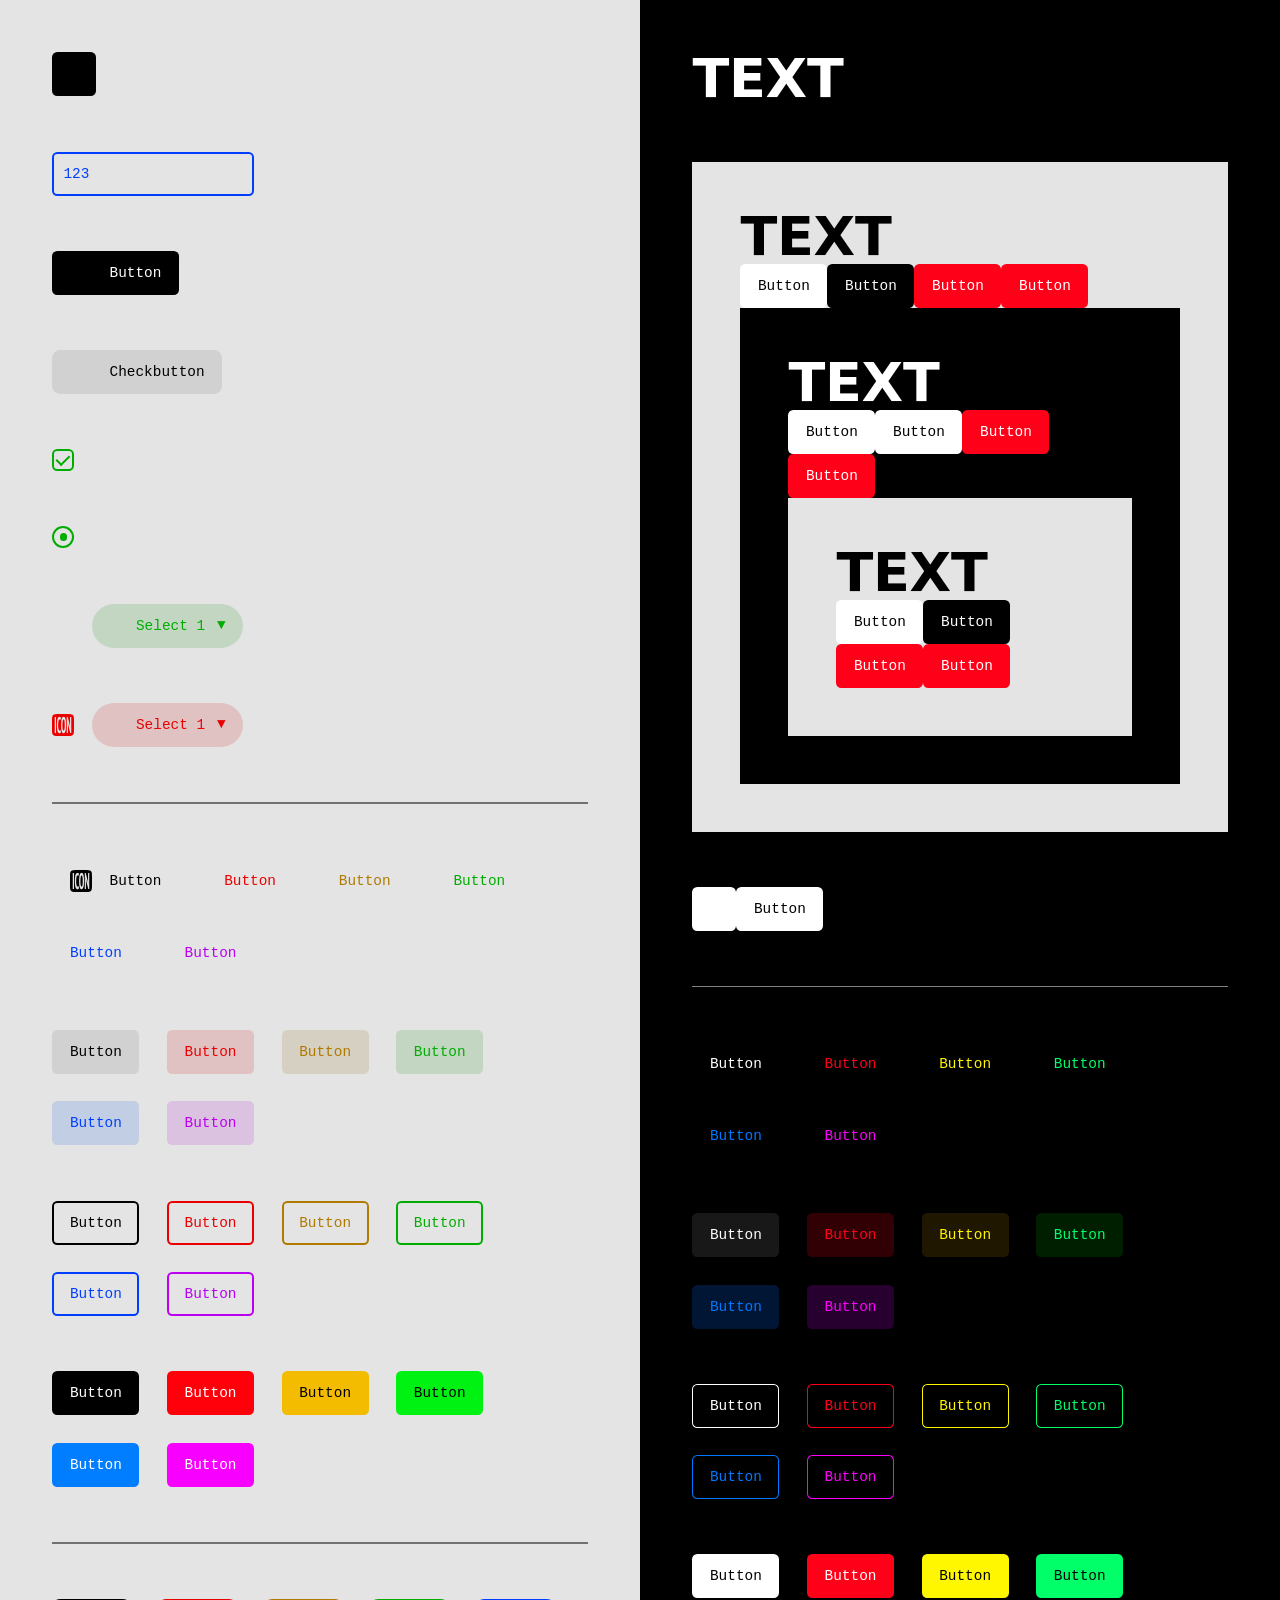
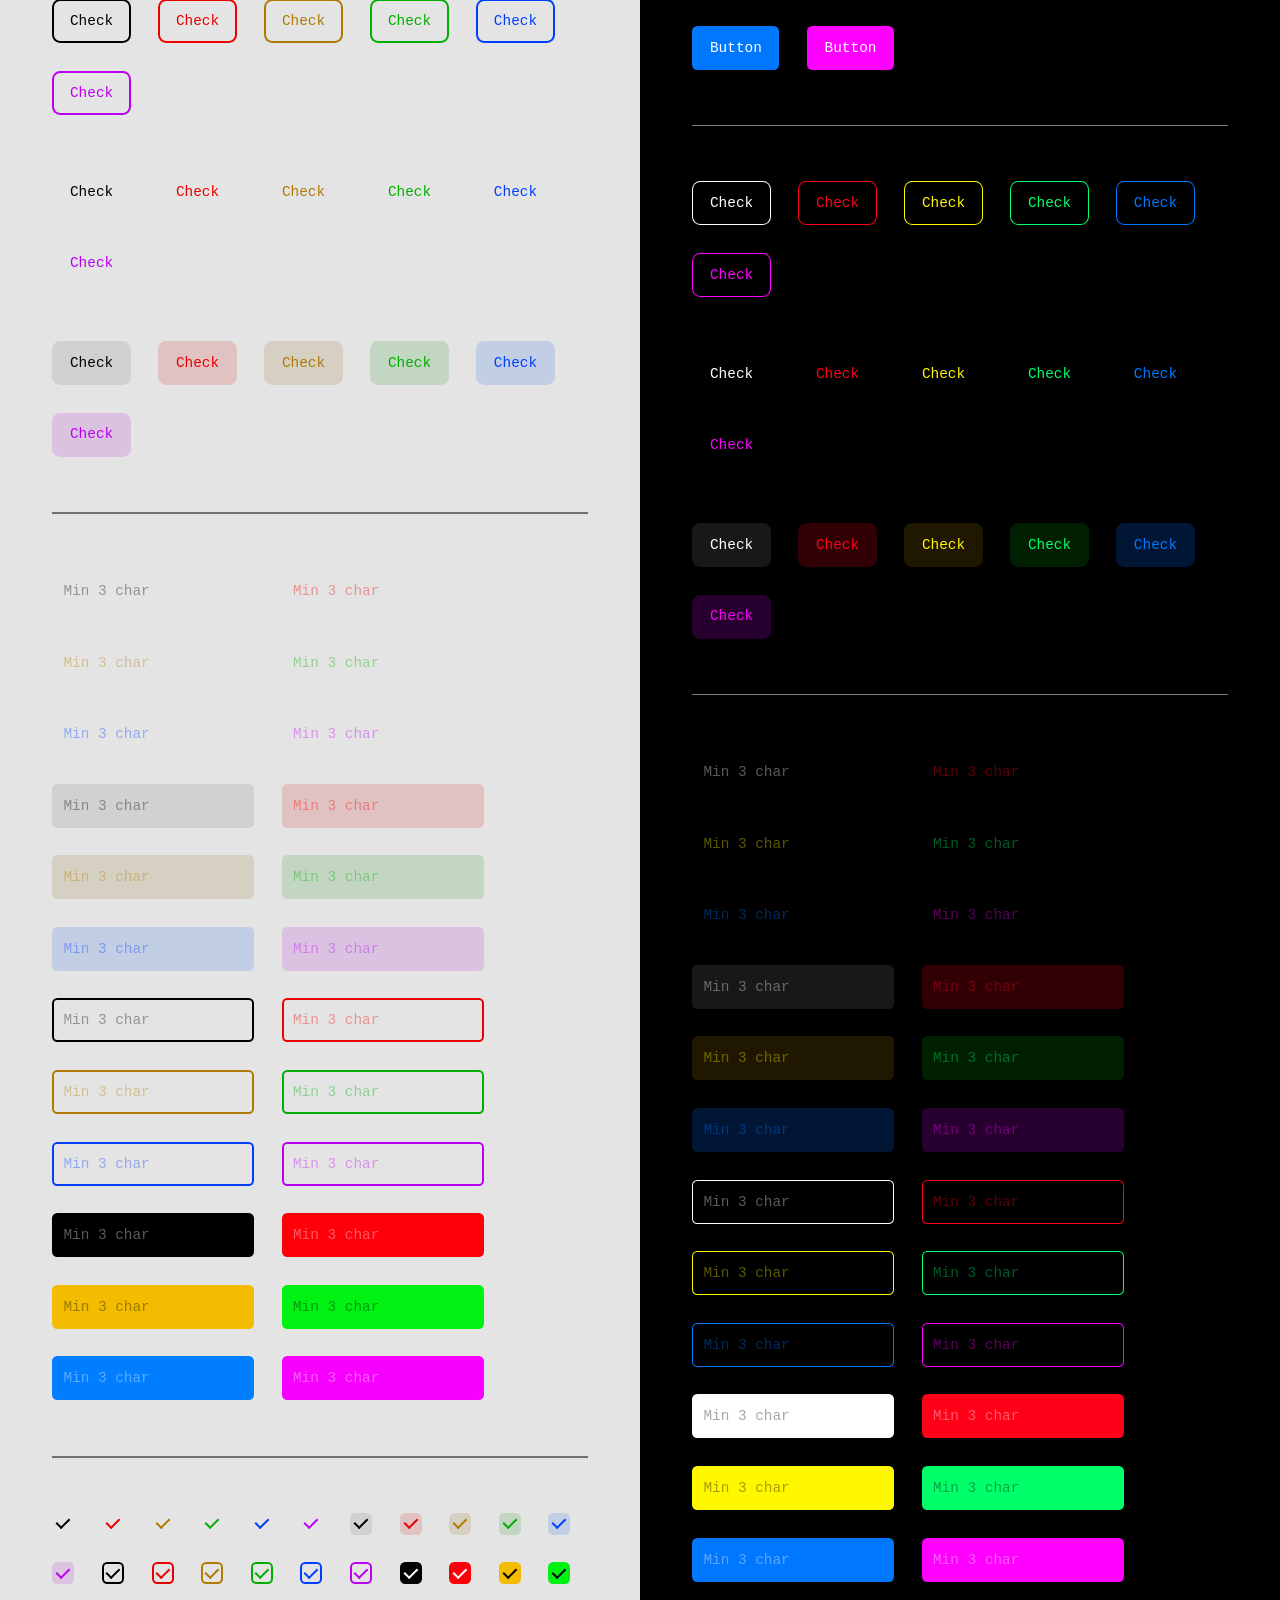
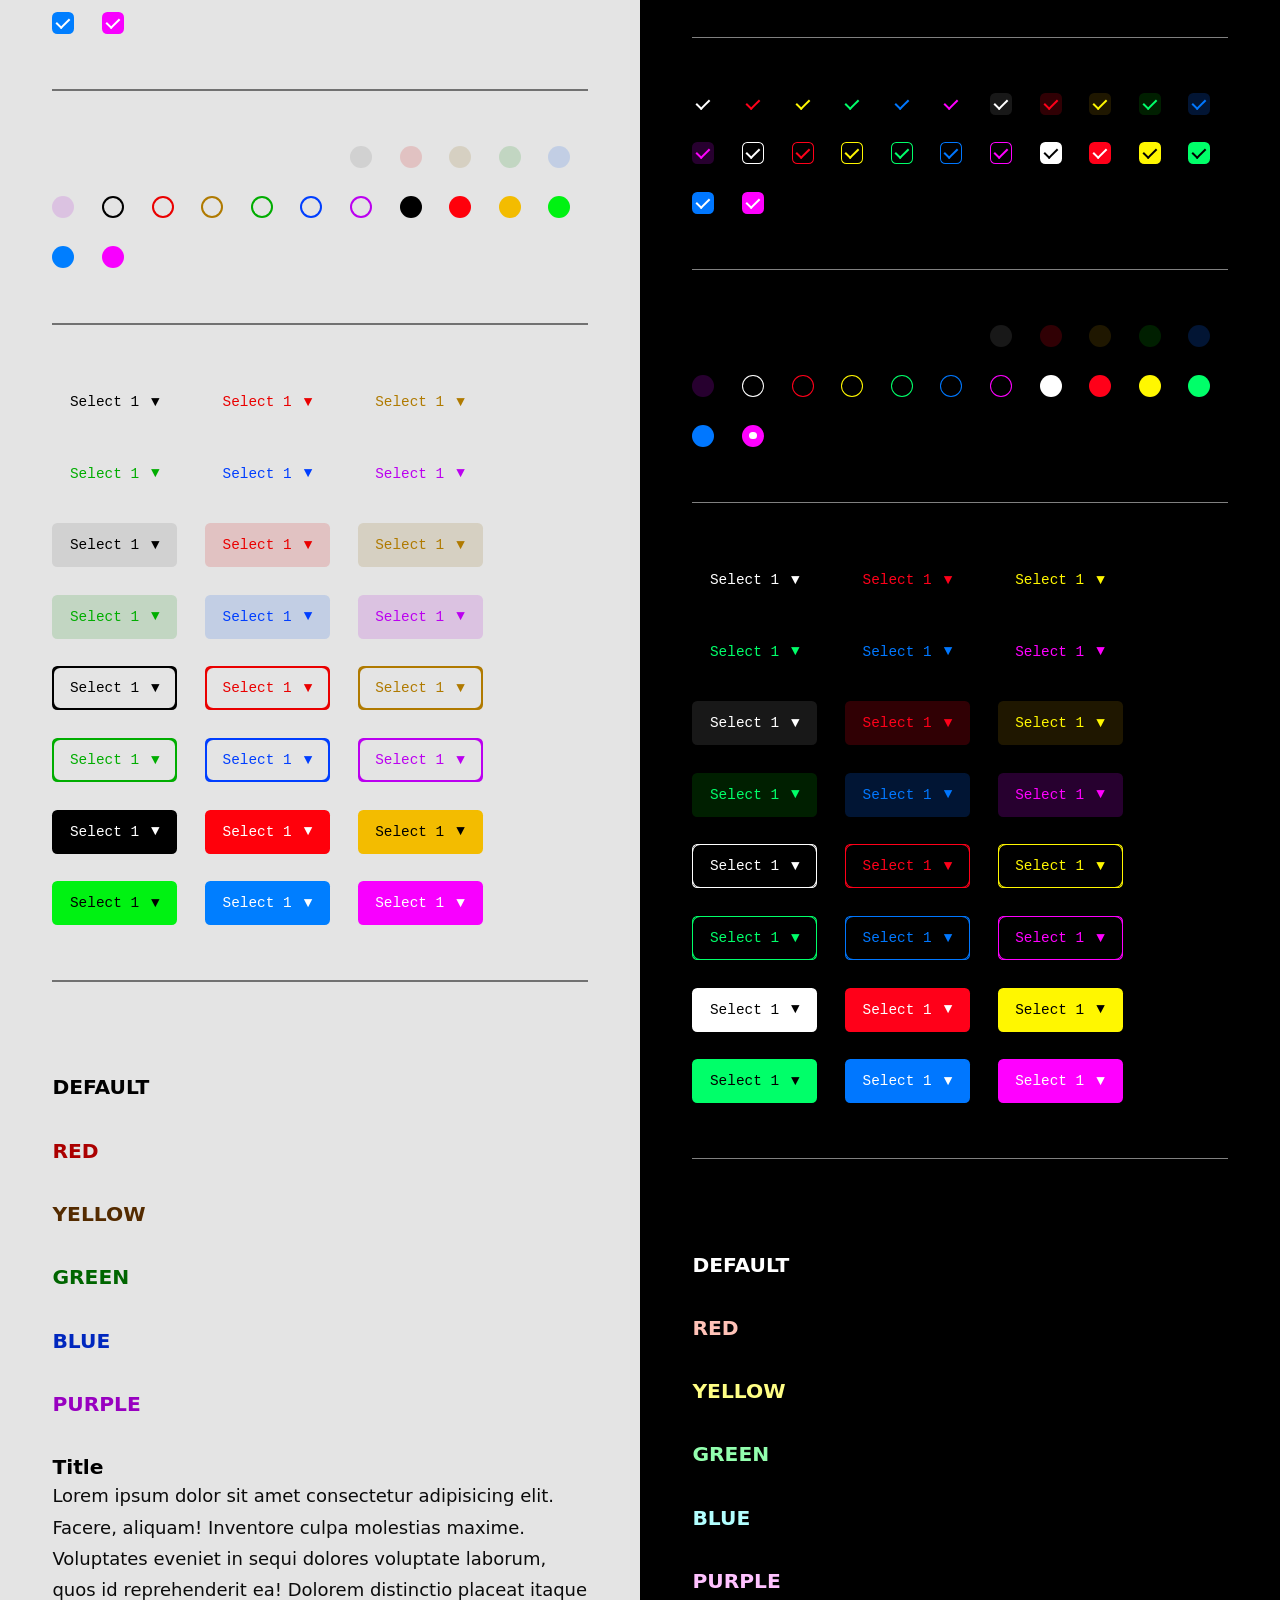
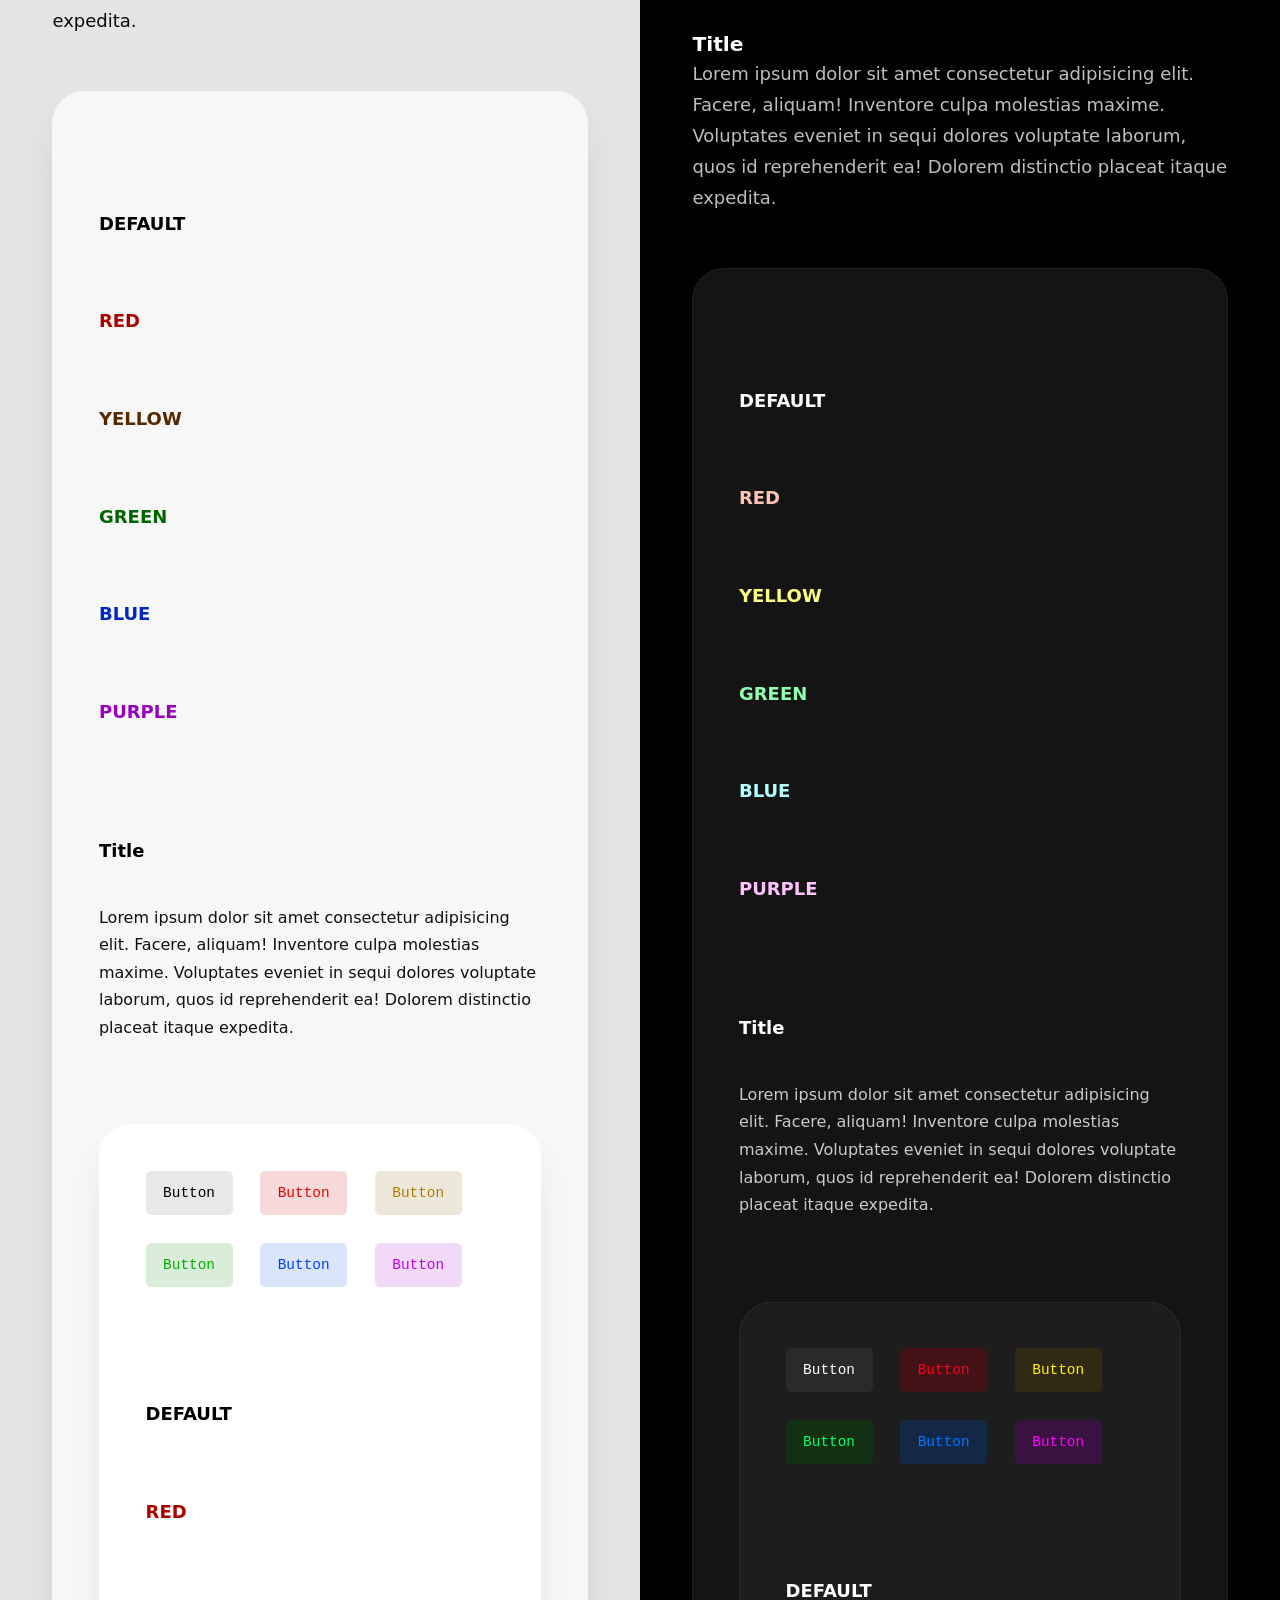
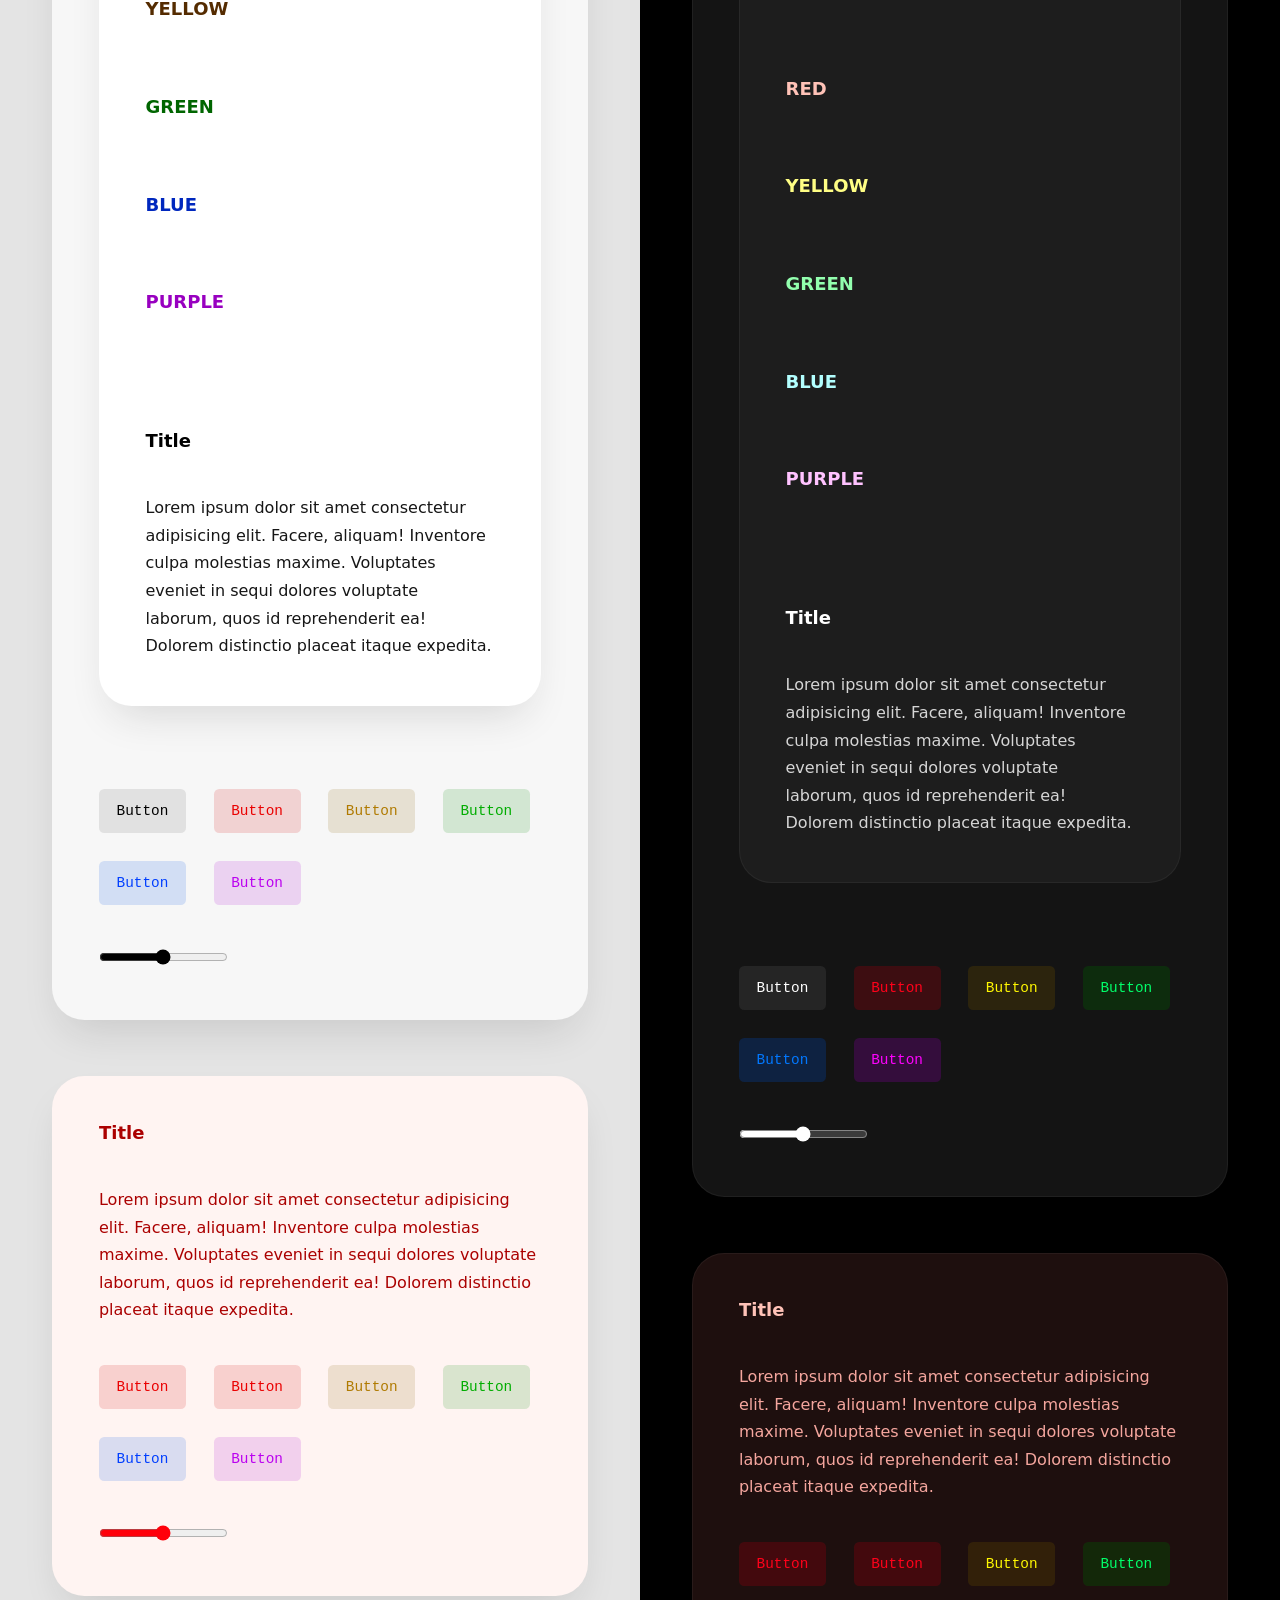
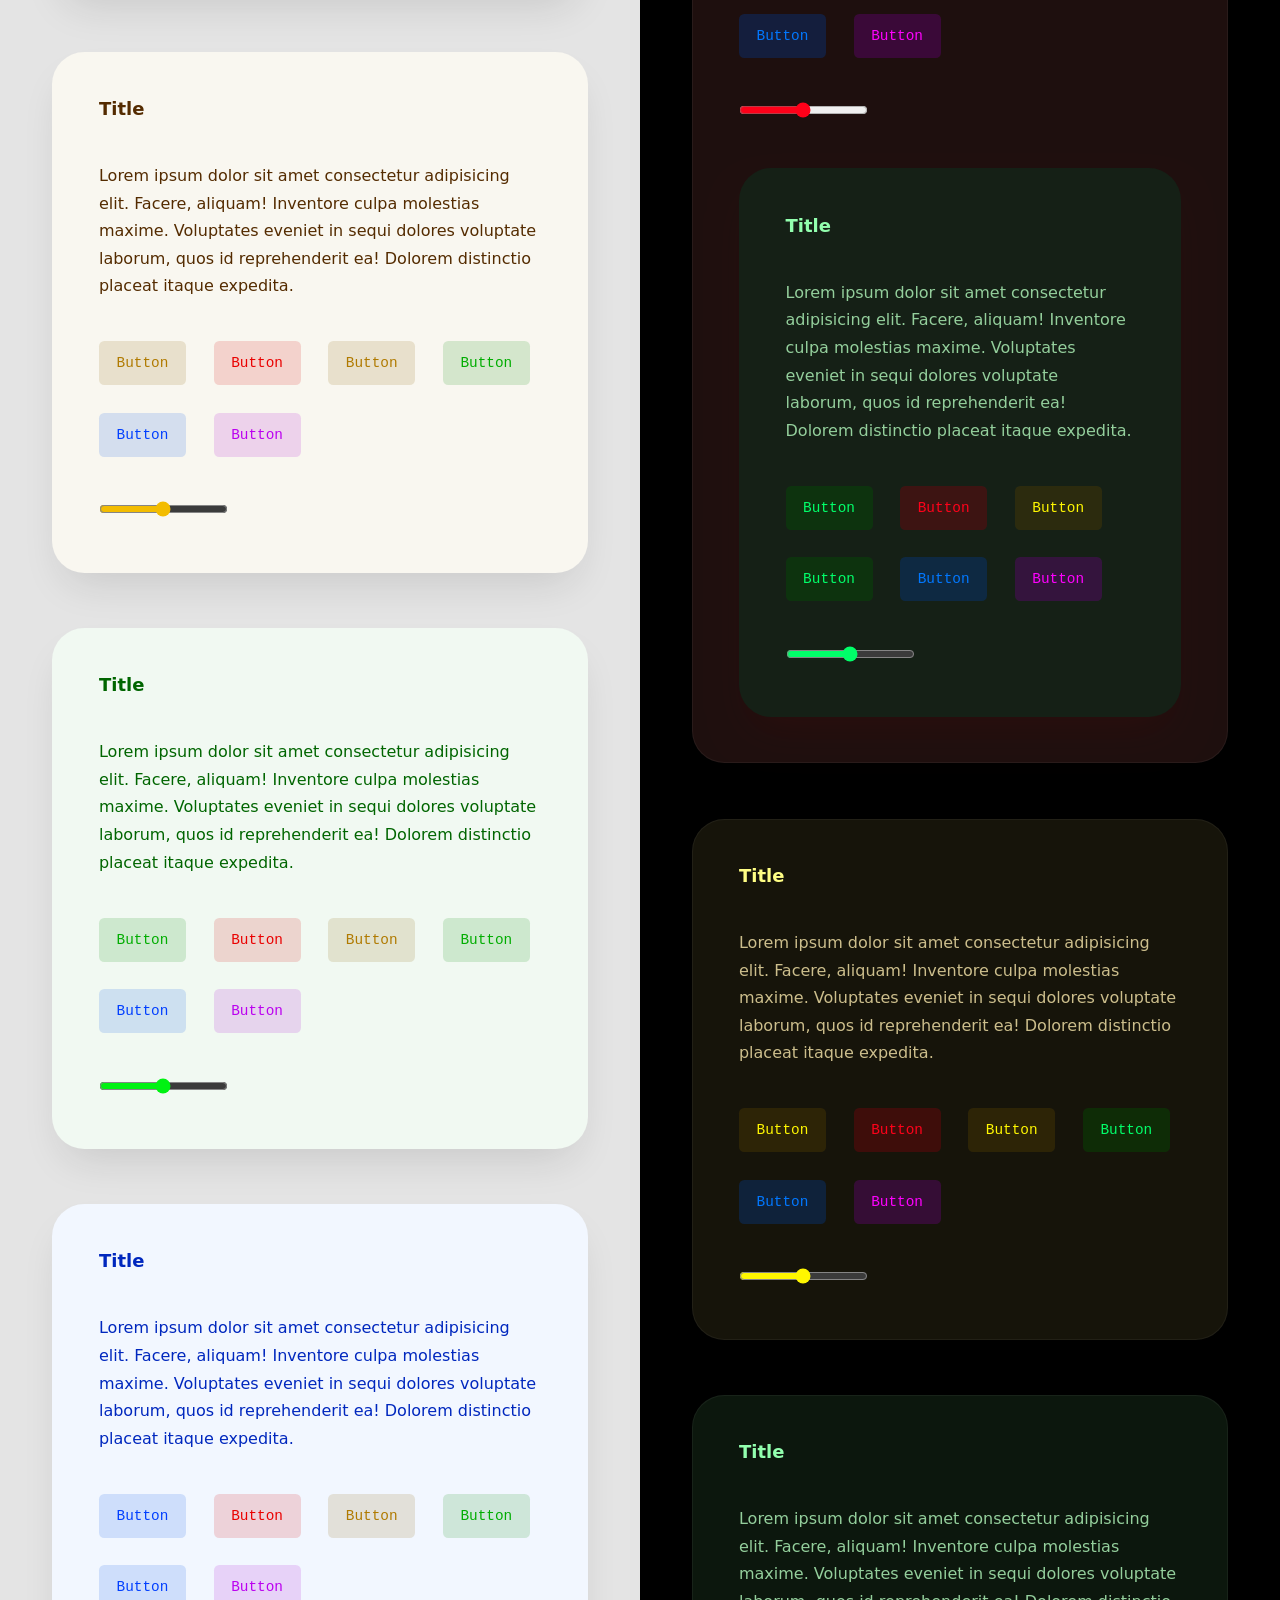
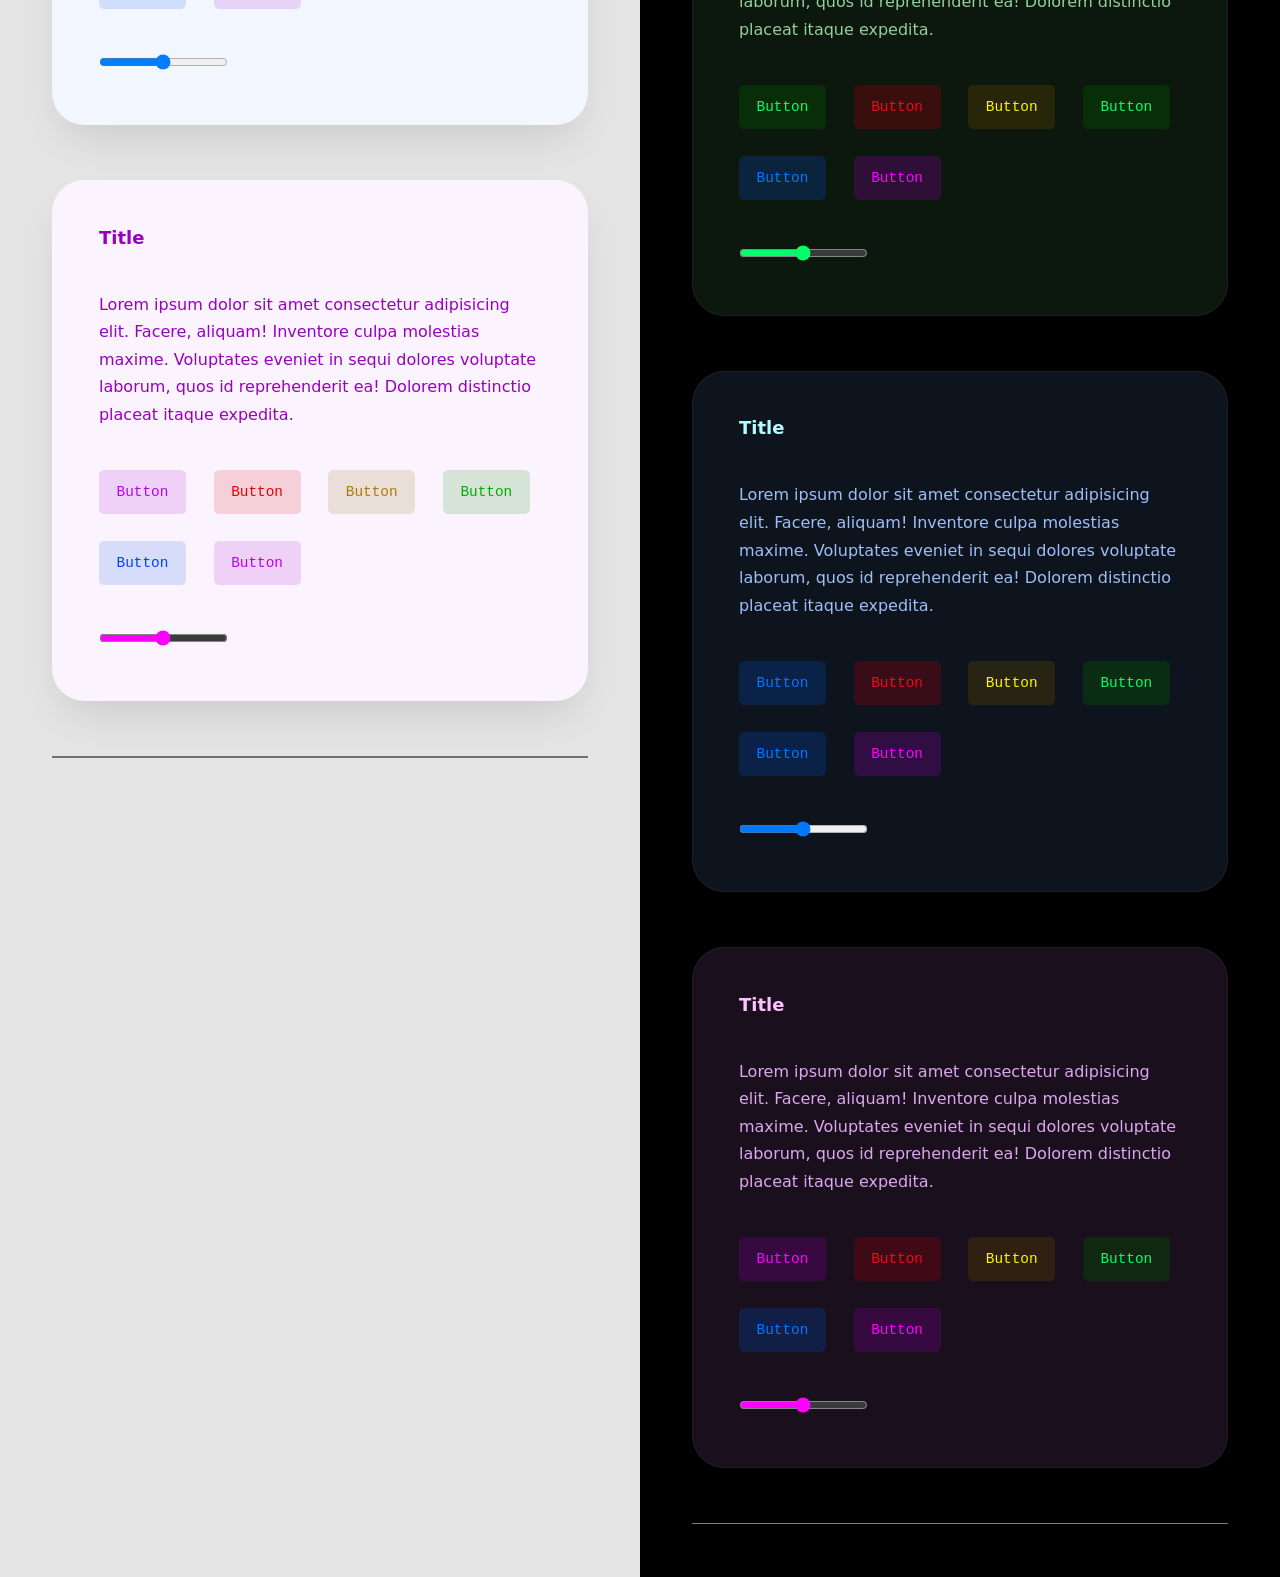
==== commit 5ad512ea: "_" ====
--- a/index.html
+++ b/index.html
@@ -1 +1 @@
-<!DOCTYPE html><meta name="robots" content="noindex"><html class="html"><head><meta charset="utf-8"><meta name="viewport" content="width=device-width"><title>912 </title><style> * { box-sizing: border-box; } body { min-height: 100vh; display: flex; margin: 0; align-items: stretch; } html { font-family: System-ui; line-height: 1.6; } .container { padding: var(--padding-l); background-color: var(--surface-color); display: flex; flex-direction: column; flex-grow: 1; gap: 2rlh; align-items: start; } .container__item { display: flex; flex-wrap: wrap; gap: 1rlh; } h1, h2, h3, h4, h5, h6 { font-weight: var(--font-weight-title); } h3 { font-size: 2rem; line-height: 1.25; color: var(--title-color); } h2 { margin-top: 2rlh; } hr { align-self: stretch; border: none; background-color: canvasText; height: var(--border-width); opacity: 0.5; } </style> <link rel="stylesheet" href="https://synchronizer.github.io/algo-colors/style.css"> </head><body class="body"><div class="container"><input type="text" class="control control_type_input control_variant_outline" data-color="blue" value="123"/><button class="control control_type_button control_variant_fill" data-color="default" ><span class="control__icon" style="mask-image: url(https://upload.wikimedia.org/wikipedia/commons/thumb/4/4f/SVG_Logo.svg/1920px-SVG_Logo.svg.png);"></span>Button</button><label class="control control_type_checkbutton" data-color="default" ><input type="checkbox" class="control__input"><span class="control__icon" style="mask-image: url(https://upload.wikimedia.org/wikipedia/commons/thumb/4/4f/SVG_Logo.svg/1920px-SVG_Logo.svg.png);"></span> Checkbutton </label><input type="checkbox" class="control control_type_checkbox control_variant_outline" data-color="green" checked="1"></input><input type="radio" class="control control_type_radio control_variant_outline" data-color="green" checked="1"></input><div class="control control_type_select control_shape_pill control__select-wrapper" data-color="green"><span class="control__icon" style="mask-image: url(https://upload.wikimedia.org/wikipedia/commons/thumb/4/4f/SVG_Logo.svg/1920px-SVG_Logo.svg.png);"></span><select class="control control_type_select control_shape_pill" ><option class="select__option" > Select 1 </option><option class="select__option" > Select 2 </option><option class="select__option" > Select 3 </option></select></div><div class="control control__select-wrapper" data-color="red"><span class="control__icon"></span><select name="" id="" class="control control_type_select control_shape_pill"><option value="">Select 1</option><option value="">Select 2</option><option value="">Select 3</option></select></div><hr><div class="container__item"><button class="control control_type_button control_variant_ghost"><span class="control__icon"></span>Button</button><button class="control control_type_button control_variant_ghost control_color_red" data-color="red">Button</button><button class="control control_type_button control_variant_ghost control_color_yellow" data-color="yellow">Button</button><button class="control control_type_button control_variant_ghost control_color_green" data-color="green">Button</button><button class="control control_type_button control_variant_ghost control_color_blue" data-color="blue">Button</button><button class="control control_type_button control_variant_ghost control_color_purple" data-color="purple">Button</button></div><div class="container__item"><button class="control control_type_button">Button</button><button class="control control_type_button control_color_red" data-color="red">Button</button><button class="control control_type_button control_color_yellow" data-color="yellow">Button</button><button class="control control_type_button control_color_green" data-color="green">Button</button><button class="control control_type_button control_color_blue" data-color="blue">Button</button><button class="control control_type_button control_color_purple" data-color="purple">Button</button></div><div class="container__item"><button class="control control_type_button control_variant_outline">Button</button><button class="control control_type_button control_variant_outline control_color_red" data-color="red">Button</button><button class="control control_type_button control_variant_outline control_color_yellow" data-color="yellow">Button</button><button class="control control_type_button control_variant_outline control_color_green" data-color="green">Button</button><button class="control control_type_button control_variant_outline control_color_blue" data-color="blue">Button</button><button class="control control_type_button control_variant_outline control_color_purple" data-color="purple">Button</button></div><div class="container__item"><button class="control control_type_button control_variant_fill">Button</button><button class="control control_type_button control_variant_fill control_color_red" data-color="red">Button</button><button class="control control_type_button control_variant_fill control_color_yellow" data-color="yellow">Button</button><button class="control control_type_button control_variant_fill control_color_green" data-color="green">Button</button><button class="control control_type_button control_variant_fill control_color_blue" data-color="blue">Button</button><button class="control control_type_button control_variant_fill control_color_purple" data-color="purple">Button</button></div><hr><div class="container__item"><label class="control control_type_checkbutton control_variant_outline"><input type="checkbox" class="control__input"> Check </label><label class="control control_type_checkbutton control_variant_outline control_color_red" data-color="red"><input type="checkbox" class="control__input"> Check </label><label class="control control_type_checkbutton control_variant_outline control_color_yellow" data-color="yellow"><input type="checkbox" class="control__input"> Check </label><label class="control control_type_checkbutton control_variant_outline control_color_green" data-color="green"><input type="checkbox" class="control__input"> Check </label><label class="control control_type_checkbutton control_variant_outline control_color_blue" data-color="blue"><input type="checkbox" class="control__input"> Check </label><label class="control control_type_checkbutton control_variant_outline control_color_purple" data-color="purple"><input type="checkbox" class="control__input"> Check </label></div><div class="container__item"><label class="control control_type_checkbutton control_variant_ghost"><input type="checkbox" class="control__input"> Check </label><label class="control control_type_checkbutton control_variant_ghost control_color_red" data-color="red"><input type="checkbox" class="control__input"> Check </label><label class="control control_type_checkbutton control_variant_ghost control_color_yellow" data-color="yellow"><input type="checkbox" class="control__input"> Check </label><label class="control control_type_checkbutton control_variant_ghost control_color_green" data-color="green"><input type="checkbox" class="control__input"> Check </label><label class="control control_type_checkbutton control_variant_ghost control_color_blue" data-color="blue"><input type="checkbox" class="control__input"> Check </label><label class="control control_type_checkbutton control_variant_ghost control_color_purple" data-color="purple"><input type="checkbox" class="control__input"> Check </label></div><div class="container__item"><label class="control control_type_checkbutton"><input type="checkbox" class="control__input"> Check </label><label class="control control_type_checkbutton control_color_red" data-color="red"><input type="checkbox" class="control__input"> Check </label><label class="control control_type_checkbutton control_color_yellow" data-color="yellow"><input type="checkbox" class="control__input"> Check </label><label class="control control_type_checkbutton control_color_green" data-color="green"><input type="checkbox" class="control__input"> Check </label><label class="control control_type_checkbutton control_color_blue" data-color="blue"><input type="checkbox" class="control__input"> Check </label><label class="control control_type_checkbutton control_color_purple" data-color="purple"><input type="checkbox" class="control__input"> Check </label></div><hr><div class="container__item"><input type="text" placeholder="Min 3 char" minlength="3" minlength="3" required checked class="control control_type_input control_variant_ghost"><input type="text" placeholder="Min 3 char" minlength="3" minlength="3" required checked class="control control_type_input control_variant_ghost control_color_red" data-color="red"><input type="text" placeholder="Min 3 char" minlength="3" minlength="3" required checked class="control control_type_input control_variant_ghost control_color_yellow" data-color="yellow"><input type="text" placeholder="Min 3 char" minlength="3" minlength="3" required checked class="control control_type_input control_variant_ghost control_color_green" data-color="green"><input type="text" placeholder="Min 3 char" minlength="3" minlength="3" required checked class="control control_type_input control_variant_ghost control_color_blue" data-color="blue"><input type="text" placeholder="Min 3 char" minlength="3" minlength="3" required checked class="control control_type_input control_variant_ghost control_color_purple" data-color="purple"><input type="text" placeholder="Min 3 char" minlength="3" minlength="3" required checked class="control control_type_input"><input type="text" placeholder="Min 3 char" minlength="3" minlength="3" required checked class="control control_type_input" data-color="red"><input type="text" placeholder="Min 3 char" minlength="3" minlength="3" required checked class="control control_type_input" data-color="yellow"><input type="text" placeholder="Min 3 char" minlength="3" minlength="3" required checked class="control control_type_input" data-color="green"><input type="text" placeholder="Min 3 char" minlength="3" minlength="3" required checked class="control control_type_input" data-color="blue"><input type="text" placeholder="Min 3 char" minlength="3" minlength="3" required checked class="control control_type_input" data-color="purple"><input type="text" placeholder="Min 3 char" minlength="3" minlength="3" required checked class="control control_type_input control_variant_outline"><input type="text" placeholder="Min 3 char" minlength="3" minlength="3" required checked class="control control_type_input control_variant_outline control_color_red" data-color="red"><input type="text" placeholder="Min 3 char" minlength="3" minlength="3" required checked class="control control_type_input control_variant_outline control_color_yellow" data-color="yellow"><input type="text" placeholder="Min 3 char" minlength="3" minlength="3" required checked class="control control_type_input control_variant_outline control_color_green" data-color="green"><input type="text" placeholder="Min 3 char" minlength="3" minlength="3" required checked class="control control_type_input control_variant_outline control_color_blue" data-color="blue"><input type="text" placeholder="Min 3 char" minlength="3" minlength="3" required checked class="control control_type_input control_variant_outline control_color_purple" data-color="purple"><input type="text" placeholder="Min 3 char" minlength="3" minlength="3" required checked class="control control_type_input control_variant_fill"><input type="text" placeholder="Min 3 char" minlength="3" minlength="3" required checked class="control control_type_input control_variant_fill control_color_red" data-color="red"><input type="text" placeholder="Min 3 char" minlength="3" minlength="3" required checked class="control control_type_input control_variant_fill control_color_yellow" data-color="yellow"><input type="text" placeholder="Min 3 char" minlength="3" minlength="3" required checked class="control control_type_input control_variant_fill control_color_green" data-color="green"><input type="text" placeholder="Min 3 char" minlength="3" minlength="3" required checked class="control control_type_input control_variant_fill control_color_blue" data-color="blue"><input type="text" placeholder="Min 3 char" minlength="3" minlength="3" required checked class="control control_type_input control_variant_fill control_color_purple" data-color="purple"></div><hr><div class="container__item"><input type="checkbox" checked class="control control_type_checkbox control_variant_ghost"><input type="checkbox" checked class="control control_type_checkbox control_variant_ghost control_color_red" data-color="red"><input type="checkbox" checked class="control control_type_checkbox control_variant_ghost control_color_yellow" data-color="yellow"><input type="checkbox" checked class="control control_type_checkbox control_variant_ghost control_color_green" data-color="green"><input type="checkbox" checked class="control control_type_checkbox control_variant_ghost control_color_blue" data-color="blue"><input type="checkbox" checked class="control control_type_checkbox control_variant_ghost control_color_purple" data-color="purple"><input type="checkbox" checked class="control control_type_checkbox"><input type="checkbox" checked class="control control_type_checkbox" data-color="red"><input type="checkbox" checked class="control control_type_checkbox" data-color="yellow"><input type="checkbox" checked class="control control_type_checkbox" data-color="green"><input type="checkbox" checked class="control control_type_checkbox" data-color="blue"><input type="checkbox" checked class="control control_type_checkbox" data-color="purple"><input type="checkbox" checked class="control control_type_checkbox control_variant_outline"><input type="checkbox" checked class="control control_type_checkbox control_variant_outline control_color_red" data-color="red"><input type="checkbox" checked class="control control_type_checkbox control_variant_outline control_color_yellow" data-color="yellow"><input type="checkbox" checked class="control control_type_checkbox control_variant_outline control_color_green" data-color="green"><input type="checkbox" checked class="control control_type_checkbox control_variant_outline control_color_blue" data-color="blue"><input type="checkbox" checked class="control control_type_checkbox control_variant_outline control_color_purple" data-color="purple"><input type="checkbox" checked class="control control_type_checkbox control_variant_fill"><input type="checkbox" checked class="control control_type_checkbox control_variant_fill control_color_red" data-color="red"><input type="checkbox" checked class="control control_type_checkbox control_variant_fill control_color_yellow" data-color="yellow"><input type="checkbox" checked class="control control_type_checkbox control_variant_fill control_color_green" data-color="green"><input type="checkbox" checked class="control control_type_checkbox control_variant_fill control_color_blue" data-color="blue"><input type="checkbox" checked class="control control_type_checkbox control_variant_fill control_color_purple" data-color="purple"></div><hr><div class="container__item"><input type="radio" name="radio" checked class="control control_type_radio control_variant_ghost"><input type="radio" name="radio" checked class="control control_type_radio control_variant_ghost control_color_red" data-color="red"><input type="radio" name="radio" checked class="control control_type_radio control_variant_ghost control_color_yellow" data-color="yellow"><input type="radio" name="radio" checked class="control control_type_radio control_variant_ghost control_color_green" data-color="green"><input type="radio" name="radio" checked class="control control_type_radio control_variant_ghost control_color_blue" data-color="blue"><input type="radio" name="radio" checked class="control control_type_radio control_variant_ghost control_color_purple" data-color="purple"><input type="radio" name="radio" checked class="control control_type_radio"><input type="radio" name="radio" checked class="control control_type_radio" data-color="red"><input type="radio" name="radio" checked class="control control_type_radio" data-color="yellow"><input type="radio" name="radio" checked class="control control_type_radio" data-color="green"><input type="radio" name="radio" checked class="control control_type_radio" data-color="blue"><input type="radio" name="radio" checked class="control control_type_radio" data-color="purple"><input type="radio" name="radio" checked class="control control_type_radio control_variant_outline"><input type="radio" name="radio" checked class="control control_type_radio control_variant_outline control_color_red" data-color="red"><input type="radio" name="radio" checked class="control control_type_radio control_variant_outline control_color_yellow" data-color="yellow"><input type="radio" name="radio" checked class="control control_type_radio control_variant_outline control_color_green" data-color="green"><input type="radio" name="radio" checked class="control control_type_radio control_variant_outline control_color_blue" data-color="blue"><input type="radio" name="radio" checked class="control control_type_radio control_variant_outline control_color_purple" data-color="purple"><input type="radio" name="radio" checked class="control control_type_radio control_variant_fill"><input type="radio" name="radio" checked class="control control_type_radio control_variant_fill control_color_red" data-color="red"><input type="radio" name="radio" checked class="control control_type_radio control_variant_fill control_color_yellow" data-color="yellow"><input type="radio" name="radio" checked class="control control_type_radio control_variant_fill control_color_green" data-color="green"><input type="radio" name="radio" checked class="control control_type_radio control_variant_fill control_color_blue" data-color="blue"><input type="radio" name="radio" checked class="control control_type_radio control_variant_fill control_color_purple" data-color="purple"></div><hr><div class="container__item"><div class="control control__select-wrapper control_variant_ghost"><select name="" id="" class="control control_type_select control_variant_ghost"><option value="">Select 1</option><option value="">Select 2</option><option value="">Select 3</option></select></div><div class="control control__select-wrapper control_variant_ghost" data-color="red"><select name="" id="" class="control control_type_select control_variant_ghost"><option value="">Select 1</option><option value="">Select 2</option><option value="">Select 3</option></select></div><div class="control control__select-wrapper control_variant_ghost" data-color="yellow"><select name="" id="" class="control control_type_select control_variant_ghost"><option value="">Select 1</option><option value="">Select 2</option><option value="">Select 3</option></select></div><div class="control control__select-wrapper control_variant_ghost" data-color="green"><select name="" id="" class="control control_type_select control_variant_ghost"><option value="">Select 1</option><option value="">Select 2</option><option value="">Select 3</option></select></div><div class="control control__select-wrapper control_variant_ghost" data-color="blue"><select name="" id="" class="control control_type_select control_variant_ghost"><option value="">Select 1</option><option value="">Select 2</option><option value="">Select 3</option></select></div><div class="control control__select-wrapper control_variant_ghost" data-color="purple"><select name="" id="" class="control control_type_select control_variant_ghost"><option value="">Select 1</option><option value="">Select 2</option><option value="">Select 3</option></select></div><div class="control control__select-wrapper"><select name="" id="" class="control control_type_select"><option value="">Select 1</option><option value="">Select 2</option><option value="">Select 3</option></select></div><div class="control control__select-wrapper" data-color="red"><select name="" id="" class="control control_type_select"><option value="">Select 1</option><option value="">Select 2</option><option value="">Select 3</option></select></div><div class="control control__select-wrapper" data-color="yellow"><select name="" id="" class="control control_type_select"><option value="">Select 1</option><option value="">Select 2</option><option value="">Select 3</option></select></div><div class="control control__select-wrapper" data-color="green"><select name="" id="" class="control control_type_select"><option value="">Select 1</option><option value="">Select 2</option><option value="">Select 3</option></select></div><div class="control control__select-wrapper" data-color="blue"><select name="" id="" class="control control_type_select"><option value="">Select 1</option><option value="">Select 2</option><option value="">Select 3</option></select></div><div class="control control__select-wrapper control_type_select" data-color="purple"><select name="" id="" class="control control_type_select"><option value="">Select 1</option><option value="">Select 2</option><option value="">Select 3</option></select></div><div class="control control__select-wrapper control_variant_outline"><select name="" id="" class="control control_type_select control_variant_outline"><option value="">Select 1</option><option value="">Select 2</option><option value="">Select 3</option></select></div><div class="control control__select-wrapper control_variant_outline" data-color="red"><select name="" id="" class="control control_type_select control_variant_outline"><option value="">Select 1</option><option value="">Select 2</option><option value="">Select 3</option></select></div><div class="control control__select-wrapper control_variant_outline" data-color="yellow"><select name="" id="" class="control control_type_select control_variant_outline"><option value="">Select 1</option><option value="">Select 2</option><option value="">Select 3</option></select></div><div class="control control__select-wrapper control_variant_outline" data-color="green"><select name="" id="" class="control control_type_select control_variant_outline"><option value="">Select 1</option><option value="">Select 2</option><option value="">Select 3</option></select></div><div class="control control__select-wrapper control_variant_outline" data-color="blue"><select name="" id="" class="control control_type_select control_variant_outline"><option value="">Select 1</option><option value="">Select 2</option><option value="">Select 3</option></select></div><div class="control control__select-wrapper control_variant_outline" data-color="purple"><select name="" id="" class="control control_type_select control_variant_outline"><option value="">Select 1</option><option value="">Select 2</option><option value="">Select 3</option></select></div><div class="control control__select-wrapper control_variant_fill"><select name="" id="" class="control control_type_select control_variant_fill"><option value="">Select 1</option><option value="">Select 2</option><option value="">Select 3</option></select></div><div class="control control__select-wrapper control_variant_fill" data-color="red"><select name="" id="" class="control control_type_select control_variant_fill"><option value="">Select 1</option><option value="">Select 2</option><option value="">Select 3</option></select></div><div class="control control__select-wrapper control_variant_fill" data-color="yellow"><select name="" id="" class="control control_type_select control_variant_fill"><option value="">Select 1</option><option value="">Select 2</option><option value="">Select 3</option></select></div><div class="control control__select-wrapper control_variant_fill" data-color="green"><select name="" id="" class="control control_type_select control_variant_fill"><option value="">Select 1</option><option value="">Select 2</option><option value="">Select 3</option></select></div><div class="control control__select-wrapper control_variant_fill" data-color="blue"><select name="" id="" class="control control_type_select control_variant_fill"><option value="">Select 1</option><option value="">Select 2</option><option value="">Select 3</option></select></div><div class="control control__select-wrapper control_variant_fill" data-color="purple"><select name="" id="" class="control control_type_select control_variant_fill"><option value="">Select 1</option><option value="">Select 2</option><option value="">Select 3</option></select></div></div><hr><div><p><h3>DEFAULT</h3><h3 data-color="red">RED</h3><h3 data-color="yellow">YELLOW</h3><h3 data-color="green">GREEN</h3><h3 data-color="blue">BLUE</h3><h3 data-color="purple">PURPLE</h3></p><h3 class="surface__title">Title</h3><p> Lorem ipsum dolor sit amet consectetur adipisicing elit. Facere, aliquam! Inventore culpa molestias maxime. Voluptates eveniet in sequi dolores voluptate laborum, quos id reprehenderit ea! Dolorem distinctio placeat itaque expedita. </p></div><div class="surface" data-layer="1"><p><h3>DEFAULT</h3><h3 data-color="red">RED</h3><h3 data-color="yellow">YELLOW</h3><h3 data-color="green">GREEN</h3><h3 data-color="blue">BLUE</h3><h3 data-color="purple">PURPLE</h3></p><h3 class="surface__title">Title</h3><p> Lorem ipsum dolor sit amet consectetur adipisicing elit. Facere, aliquam! Inventore culpa molestias maxime. Voluptates eveniet in sequi dolores voluptate laborum, quos id reprehenderit ea! Dolorem distinctio placeat itaque expedita. </p><p><div class="surface" data-layer="2"><div class="container__item"><button class="control control_type_button control_color_default">Button</button><button class="control control_type_button control_color_red" data-color="red">Button</button><button class="control control_type_button control_color_yellow" data-color="yellow">Button</button><button class="control control_type_button control_color_green" data-color="green">Button</button><button class="control control_type_button control_color_blue" data-color="blue">Button</button><button class="control control_type_button control_color_purple" data-color="purple">Button</button></div><p><h3>DEFAULT</h3><h3 data-color="red">RED</h3><h3 data-color="yellow">YELLOW</h3><h3 data-color="green">GREEN</h3><h3 data-color="blue">BLUE</h3><h3 data-color="purple">PURPLE</h3></p><h3 class="surface__title">Title</h3><p> Lorem ipsum dolor sit amet consectetur adipisicing elit. Facere, aliquam! Inventore culpa molestias maxime. Voluptates eveniet in sequi dolores voluptate laborum, quos id reprehenderit ea! Dolorem distinctio placeat itaque expedita. </p></div></p><div class="container__item"><button class="control control_type_button control_color_default">Button</button><button class="control control_type_button control_color_red" data-color="red">Button</button><button class="control control_type_button control_color_yellow" data-color="yellow">Button</button><button class="control control_type_button control_color_green" data-color="green">Button</button><button class="control control_type_button control_color_blue" data-color="blue">Button</button><button class="control control_type_button control_color_purple" data-color="purple">Button</button></div><p><input type="range" name="" id=""></p></div><div class="surface" data-layer="1" data-color="red"><h3 class="surface__title">Title</h3><p> Lorem ipsum dolor sit amet consectetur adipisicing elit. Facere, aliquam! Inventore culpa molestias maxime. Voluptates eveniet in sequi dolores voluptate laborum, quos id reprehenderit ea! Dolorem distinctio placeat itaque expedita. </p><div class="container__item"><button class="control control_type_button control_color_default">Button</button><button class="control control_type_button control_color_red" data-color="red">Button</button><button class="control control_type_button control_color_yellow" data-color="yellow">Button</button><button class="control control_type_button control_color_green" data-color="green">Button</button><button class="control control_type_button control_color_blue" data-color="blue">Button</button><button class="control control_type_button control_color_purple" data-color="purple">Button</button></div><p><input type="range" name="" id=""></p></div><div class="surface" data-layer="1" data-color="yellow"><h3 class="surface__title">Title</h3><p> Lorem ipsum dolor sit amet consectetur adipisicing elit. Facere, aliquam! Inventore culpa molestias maxime. Voluptates eveniet in sequi dolores voluptate laborum, quos id reprehenderit ea! Dolorem distinctio placeat itaque expedita. </p><div class="container__item"><button class="control control_type_button control_color_default">Button</button><button class="control control_type_button control_color_red" data-color="red">Button</button><button class="control control_type_button control_color_yellow" data-color="yellow">Button</button><button class="control control_type_button control_color_green" data-color="green">Button</button><button class="control control_type_button control_color_blue" data-color="blue">Button</button><button class="control control_type_button control_color_purple" data-color="purple">Button</button></div><p><input type="range" name="" id=""></p></div><div class="surface" data-layer="1" data-color="green"><h3 class="surface__title">Title</h3><p> Lorem ipsum dolor sit amet consectetur adipisicing elit. Facere, aliquam! Inventore culpa molestias maxime. Voluptates eveniet in sequi dolores voluptate laborum, quos id reprehenderit ea! Dolorem distinctio placeat itaque expedita. </p><div class="container__item"><button class="control control_type_button control_color_default">Button</button><button class="control control_type_button control_color_red" data-color="red">Button</button><button class="control control_type_button control_color_yellow" data-color="yellow">Button</button><button class="control control_type_button control_color_green" data-color="green">Button</button><button class="control control_type_button control_color_blue" data-color="blue">Button</button><button class="control control_type_button control_color_purple" data-color="purple">Button</button></div><p><input type="range" name="" id=""></p></div><div class="surface" data-layer="1" data-color="blue"><h3 class="surface__title">Title</h3><p> Lorem ipsum dolor sit amet consectetur adipisicing elit. Facere, aliquam! Inventore culpa molestias maxime. Voluptates eveniet in sequi dolores voluptate laborum, quos id reprehenderit ea! Dolorem distinctio placeat itaque expedita. </p><div class="container__item"><button class="control control_type_button control_color_default">Button</button><button class="control control_type_button control_color_red" data-color="red">Button</button><button class="control control_type_button control_color_yellow" data-color="yellow">Button</button><button class="control control_type_button control_color_green" data-color="green">Button</button><button class="control control_type_button control_color_blue" data-color="blue">Button</button><button class="control control_type_button control_color_purple" data-color="purple">Button</button></div><p><input type="range" name="" id=""></p></div><div class="surface" data-layer="1" data-color="purple"><h3 class="surface__title">Title</h3><p> Lorem ipsum dolor sit amet consectetur adipisicing elit. Facere, aliquam! Inventore culpa molestias maxime. Voluptates eveniet in sequi dolores voluptate laborum, quos id reprehenderit ea! Dolorem distinctio placeat itaque expedita. </p><div class="container__item"><button class="control control_type_button control_color_default">Button</button><button class="control control_type_button control_color_red" data-color="red">Button</button><button class="control control_type_button control_color_yellow" data-color="yellow">Button</button><button class="control control_type_button control_color_green" data-color="green">Button</button><button class="control control_type_button control_color_blue" data-color="blue">Button</button><button class="control control_type_button control_color_purple" data-color="purple">Button</button></div><p><input type="range" name="" id=""></p></div><hr></div><div class="container" data-color-scheme="dark"><hr><div class="container__item"><button class="control control_type_button control_variant_ghost">Button</button><button class="control control_type_button control_variant_ghost control_color_red" data-color="red">Button</button><button class="control control_type_button control_variant_ghost control_color_yellow" data-color="yellow">Button</button><button class="control control_type_button control_variant_ghost control_color_green" data-color="green">Button</button><button class="control control_type_button control_variant_ghost control_color_blue" data-color="blue">Button</button><button class="control control_type_button control_variant_ghost control_color_purple" data-color="purple">Button</button></div><div class="container__item"><button class="control control_type_button">Button</button><button class="control control_type_button control_color_red" data-color="red">Button</button><button class="control control_type_button control_color_yellow" data-color="yellow">Button</button><button class="control control_type_button control_color_green" data-color="green">Button</button><button class="control control_type_button control_color_blue" data-color="blue">Button</button><button class="control control_type_button control_color_purple" data-color="purple">Button</button></div><div class="container__item"><button class="control control_type_button control_variant_outline">Button</button><button class="control control_type_button control_variant_outline control_color_red" data-color="red">Button</button><button class="control control_type_button control_variant_outline control_color_yellow" data-color="yellow">Button</button><button class="control control_type_button control_variant_outline control_color_green" data-color="green">Button</button><button class="control control_type_button control_variant_outline control_color_blue" data-color="blue">Button</button><button class="control control_type_button control_variant_outline control_color_purple" data-color="purple">Button</button></div><div class="container__item"><button class="control control_type_button control_variant_fill">Button</button><button class="control control_type_button control_variant_fill control_color_red" data-color="red">Button</button><button class="control control_type_button control_variant_fill control_color_yellow" data-color="yellow">Button</button><button class="control control_type_button control_variant_fill control_color_green" data-color="green">Button</button><button class="control control_type_button control_variant_fill control_color_blue" data-color="blue">Button</button><button class="control control_type_button control_variant_fill control_color_purple" data-color="purple">Button</button></div><hr><div class="container__item"><label class="control control_type_checkbutton control_variant_outline"><input type="checkbox" class="control__input"> Check </label><label class="control control_type_checkbutton control_variant_outline control_color_red" data-color="red"><input type="checkbox" class="control__input"> Check </label><label class="control control_type_checkbutton control_variant_outline control_color_yellow" data-color="yellow"><input type="checkbox" class="control__input"> Check </label><label class="control control_type_checkbutton control_variant_outline control_color_green" data-color="green"><input type="checkbox" class="control__input"> Check </label><label class="control control_type_checkbutton control_variant_outline control_color_blue" data-color="blue"><input type="checkbox" class="control__input"> Check </label><label class="control control_type_checkbutton control_variant_outline control_color_purple" data-color="purple"><input type="checkbox" class="control__input"> Check </label></div><div class="container__item"><label class="control control_type_checkbutton control_variant_ghost"><input type="checkbox" class="control__input"> Check </label><label class="control control_type_checkbutton control_variant_ghost control_color_red" data-color="red"><input type="checkbox" class="control__input"> Check </label><label class="control control_type_checkbutton control_variant_ghost control_color_yellow" data-color="yellow"><input type="checkbox" class="control__input"> Check </label><label class="control control_type_checkbutton control_variant_ghost control_color_green" data-color="green"><input type="checkbox" class="control__input"> Check </label><label class="control control_type_checkbutton control_variant_ghost control_color_blue" data-color="blue"><input type="checkbox" class="control__input"> Check </label><label class="control control_type_checkbutton control_variant_ghost control_color_purple" data-color="purple"><input type="checkbox" class="control__input"> Check </label></div><div class="container__item"><label class="control control_type_checkbutton"><input type="checkbox" class="control__input"> Check </label><label class="control control_type_checkbutton control_color_red" data-color="red"><input type="checkbox" class="control__input"> Check </label><label class="control control_type_checkbutton control_color_yellow" data-color="yellow"><input type="checkbox" class="control__input"> Check </label><label class="control control_type_checkbutton control_color_green" data-color="green"><input type="checkbox" class="control__input"> Check </label><label class="control control_type_checkbutton control_color_blue" data-color="blue"><input type="checkbox" class="control__input"> Check </label><label class="control control_type_checkbutton control_color_purple" data-color="purple"><input type="checkbox" class="control__input"> Check </label></div><hr><div class="container__item"><input type="text" placeholder="Min 3 char" minlength="3" minlength="3" required checked class="control control_type_input control_variant_ghost"><input type="text" placeholder="Min 3 char" minlength="3" minlength="3" required checked class="control control_type_input control_variant_ghost control_color_red" data-color="red"><input type="text" placeholder="Min 3 char" minlength="3" minlength="3" required checked class="control control_type_input control_variant_ghost control_color_yellow" data-color="yellow"><input type="text" placeholder="Min 3 char" minlength="3" minlength="3" required checked class="control control_type_input control_variant_ghost control_color_green" data-color="green"><input type="text" placeholder="Min 3 char" minlength="3" minlength="3" required checked class="control control_type_input control_variant_ghost control_color_blue" data-color="blue"><input type="text" placeholder="Min 3 char" minlength="3" minlength="3" required checked class="control control_type_input control_variant_ghost control_color_purple" data-color="purple"><input type="text" placeholder="Min 3 char" minlength="3" minlength="3" required checked class="control control_type_input"><input type="text" placeholder="Min 3 char" minlength="3" minlength="3" required checked class="control control_type_input" data-color="red"><input type="text" placeholder="Min 3 char" minlength="3" minlength="3" required checked class="control control_type_input" data-color="yellow"><input type="text" placeholder="Min 3 char" minlength="3" minlength="3" required checked class="control control_type_input" data-color="green"><input type="text" placeholder="Min 3 char" minlength="3" minlength="3" required checked class="control control_type_input" data-color="blue"><input type="text" placeholder="Min 3 char" minlength="3" minlength="3" required checked class="control control_type_input" data-color="purple"><input type="text" placeholder="Min 3 char" minlength="3" minlength="3" required checked class="control control_type_input control_variant_outline"><input type="text" placeholder="Min 3 char" minlength="3" minlength="3" required checked class="control control_type_input control_variant_outline control_color_red" data-color="red"><input type="text" placeholder="Min 3 char" minlength="3" minlength="3" required checked class="control control_type_input control_variant_outline control_color_yellow" data-color="yellow"><input type="text" placeholder="Min 3 char" minlength="3" minlength="3" required checked class="control control_type_input control_variant_outline control_color_green" data-color="green"><input type="text" placeholder="Min 3 char" minlength="3" minlength="3" required checked class="control control_type_input control_variant_outline control_color_blue" data-color="blue"><input type="text" placeholder="Min 3 char" minlength="3" minlength="3" required checked class="control control_type_input control_variant_outline control_color_purple" data-color="purple"><input type="text" placeholder="Min 3 char" minlength="3" minlength="3" required checked class="control control_type_input control_variant_fill"><input type="text" placeholder="Min 3 char" minlength="3" minlength="3" required checked class="control control_type_input control_variant_fill control_color_red" data-color="red"><input type="text" placeholder="Min 3 char" minlength="3" minlength="3" required checked class="control control_type_input control_variant_fill control_color_yellow" data-color="yellow"><input type="text" placeholder="Min 3 char" minlength="3" minlength="3" required checked class="control control_type_input control_variant_fill control_color_green" data-color="green"><input type="text" placeholder="Min 3 char" minlength="3" minlength="3" required checked class="control control_type_input control_variant_fill control_color_blue" data-color="blue"><input type="text" placeholder="Min 3 char" minlength="3" minlength="3" required checked class="control control_type_input control_variant_fill control_color_purple" data-color="purple"></div><hr><div class="container__item"><input type="checkbox" checked class="control control_type_checkbox control_variant_ghost"><input type="checkbox" checked class="control control_type_checkbox control_variant_ghost control_color_red" data-color="red"><input type="checkbox" checked class="control control_type_checkbox control_variant_ghost control_color_yellow" data-color="yellow"><input type="checkbox" checked class="control control_type_checkbox control_variant_ghost control_color_green" data-color="green"><input type="checkbox" checked class="control control_type_checkbox control_variant_ghost control_color_blue" data-color="blue"><input type="checkbox" checked class="control control_type_checkbox control_variant_ghost control_color_purple" data-color="purple"><input type="checkbox" checked class="control control_type_checkbox"><input type="checkbox" checked class="control control_type_checkbox" data-color="red"><input type="checkbox" checked class="control control_type_checkbox" data-color="yellow"><input type="checkbox" checked class="control control_type_checkbox" data-color="green"><input type="checkbox" checked class="control control_type_checkbox" data-color="blue"><input type="checkbox" checked class="control control_type_checkbox" data-color="purple"><input type="checkbox" checked class="control control_type_checkbox control_variant_outline"><input type="checkbox" checked class="control control_type_checkbox control_variant_outline control_color_red" data-color="red"><input type="checkbox" checked class="control control_type_checkbox control_variant_outline control_color_yellow" data-color="yellow"><input type="checkbox" checked class="control control_type_checkbox control_variant_outline control_color_green" data-color="green"><input type="checkbox" checked class="control control_type_checkbox control_variant_outline control_color_blue" data-color="blue"><input type="checkbox" checked class="control control_type_checkbox control_variant_outline control_color_purple" data-color="purple"><input type="checkbox" checked class="control control_type_checkbox control_variant_fill"><input type="checkbox" checked class="control control_type_checkbox control_variant_fill control_color_red" data-color="red"><input type="checkbox" checked class="control control_type_checkbox control_variant_fill control_color_yellow" data-color="yellow"><input type="checkbox" checked class="control control_type_checkbox control_variant_fill control_color_green" data-color="green"><input type="checkbox" checked class="control control_type_checkbox control_variant_fill control_color_blue" data-color="blue"><input type="checkbox" checked class="control control_type_checkbox control_variant_fill control_color_purple" data-color="purple"></div><hr><div class="container__item"><input type="radio" name="radio" checked class="control control_type_radio control_variant_ghost"><input type="radio" name="radio" checked class="control control_type_radio control_variant_ghost control_color_red" data-color="red"><input type="radio" name="radio" checked class="control control_type_radio control_variant_ghost control_color_yellow" data-color="yellow"><input type="radio" name="radio" checked class="control control_type_radio control_variant_ghost control_color_green" data-color="green"><input type="radio" name="radio" checked class="control control_type_radio control_variant_ghost control_color_blue" data-color="blue"><input type="radio" name="radio" checked class="control control_type_radio control_variant_ghost control_color_purple" data-color="purple"><input type="radio" name="radio" checked class="control control_type_radio"><input type="radio" name="radio" checked class="control control_type_radio" data-color="red"><input type="radio" name="radio" checked class="control control_type_radio" data-color="yellow"><input type="radio" name="radio" checked class="control control_type_radio" data-color="green"><input type="radio" name="radio" checked class="control control_type_radio" data-color="blue"><input type="radio" name="radio" checked class="control control_type_radio" data-color="purple"><input type="radio" name="radio" checked class="control control_type_radio control_variant_outline"><input type="radio" name="radio" checked class="control control_type_radio control_variant_outline control_color_red" data-color="red"><input type="radio" name="radio" checked class="control control_type_radio control_variant_outline control_color_yellow" data-color="yellow"><input type="radio" name="radio" checked class="control control_type_radio control_variant_outline control_color_green" data-color="green"><input type="radio" name="radio" checked class="control control_type_radio control_variant_outline control_color_blue" data-color="blue"><input type="radio" name="radio" checked class="control control_type_radio control_variant_outline control_color_purple" data-color="purple"><input type="radio" name="radio" checked class="control control_type_radio control_variant_fill"><input type="radio" name="radio" checked class="control control_type_radio control_variant_fill control_color_red" data-color="red"><input type="radio" name="radio" checked class="control control_type_radio control_variant_fill control_color_yellow" data-color="yellow"><input type="radio" name="radio" checked class="control control_type_radio control_variant_fill control_color_green" data-color="green"><input type="radio" name="radio" checked class="control control_type_radio control_variant_fill control_color_blue" data-color="blue"><input type="radio" name="radio" checked class="control control_type_radio control_variant_fill control_color_purple" data-color="purple"></div><hr><div class="container__item"><div class="control control__select-wrapper control_variant_ghost"><select name="" id="" class="control control_type_select control_variant_ghost"><option value="">Select 1</option><option value="">Select 2</option><option value="">Select 3</option></select></div><div class="control control__select-wrapper control_variant_ghost" data-color="red"><select name="" id="" class="control control_type_select control_variant_ghost"><option value="">Select 1</option><option value="">Select 2</option><option value="">Select 3</option></select></div><div class="control control__select-wrapper control_variant_ghost" data-color="yellow"><select name="" id="" class="control control_type_select control_variant_ghost"><option value="">Select 1</option><option value="">Select 2</option><option value="">Select 3</option></select></div><div class="control control__select-wrapper control_variant_ghost" data-color="green"><select name="" id="" class="control control_type_select control_variant_ghost"><option value="">Select 1</option><option value="">Select 2</option><option value="">Select 3</option></select></div><div class="control control__select-wrapper control_variant_ghost" data-color="blue"><select name="" id="" class="control control_type_select control_variant_ghost"><option value="">Select 1</option><option value="">Select 2</option><option value="">Select 3</option></select></div><div class="control control__select-wrapper control_variant_ghost" data-color="purple"><select name="" id="" class="control control_type_select control_variant_ghost"><option value="">Select 1</option><option value="">Select 2</option><option value="">Select 3</option></select></div><div class="control control__select-wrapper"><select name="" id="" class="control control_type_select"><option value="">Select 1</option><option value="">Select 2</option><option value="">Select 3</option></select></div><div class="control control__select-wrapper" data-color="red"><select name="" id="" class="control control_type_select"><option value="">Select 1</option><option value="">Select 2</option><option value="">Select 3</option></select></div><div class="control control__select-wrapper" data-color="yellow"><select name="" id="" class="control control_type_select"><option value="">Select 1</option><option value="">Select 2</option><option value="">Select 3</option></select></div><div class="control control__select-wrapper" data-color="green"><select name="" id="" class="control control_type_select"><option value="">Select 1</option><option value="">Select 2</option><option value="">Select 3</option></select></div><div class="control control__select-wrapper" data-color="blue"><select name="" id="" class="control control_type_select"><option value="">Select 1</option><option value="">Select 2</option><option value="">Select 3</option></select></div><div class="control control__select-wrapper control_type_select" data-color="purple"><select name="" id="" class="control control_type_select"><option value="">Select 1</option><option value="">Select 2</option><option value="">Select 3</option></select></div><div class="control control__select-wrapper control_variant_outline"><select name="" id="" class="control control_type_select control_variant_outline"><option value="">Select 1</option><option value="">Select 2</option><option value="">Select 3</option></select></div><div class="control control__select-wrapper control_variant_outline" data-color="red"><select name="" id="" class="control control_type_select control_variant_outline"><option value="">Select 1</option><option value="">Select 2</option><option value="">Select 3</option></select></div><div class="control control__select-wrapper control_variant_outline" data-color="yellow"><select name="" id="" class="control control_type_select control_variant_outline"><option value="">Select 1</option><option value="">Select 2</option><option value="">Select 3</option></select></div><div class="control control__select-wrapper control_variant_outline" data-color="green"><select name="" id="" class="control control_type_select control_variant_outline"><option value="">Select 1</option><option value="">Select 2</option><option value="">Select 3</option></select></div><div class="control control__select-wrapper control_variant_outline" data-color="blue"><select name="" id="" class="control control_type_select control_variant_outline"><option value="">Select 1</option><option value="">Select 2</option><option value="">Select 3</option></select></div><div class="control control__select-wrapper control_variant_outline" data-color="purple"><select name="" id="" class="control control_type_select control_variant_outline"><option value="">Select 1</option><option value="">Select 2</option><option value="">Select 3</option></select></div><div class="control control__select-wrapper control_variant_fill"><select name="" id="" class="control control_type_select control_variant_fill"><option value="">Select 1</option><option value="">Select 2</option><option value="">Select 3</option></select></div><div class="control control__select-wrapper control_variant_fill" data-color="red"><select name="" id="" class="control control_type_select control_variant_fill"><option value="">Select 1</option><option value="">Select 2</option><option value="">Select 3</option></select></div><div class="control control__select-wrapper control_variant_fill" data-color="yellow"><select name="" id="" class="control control_type_select control_variant_fill"><option value="">Select 1</option><option value="">Select 2</option><option value="">Select 3</option></select></div><div class="control control__select-wrapper control_variant_fill" data-color="green"><select name="" id="" class="control control_type_select control_variant_fill"><option value="">Select 1</option><option value="">Select 2</option><option value="">Select 3</option></select></div><div class="control control__select-wrapper control_variant_fill" data-color="blue"><select name="" id="" class="control control_type_select control_variant_fill"><option value="">Select 1</option><option value="">Select 2</option><option value="">Select 3</option></select></div><div class="control control__select-wrapper control_variant_fill" data-color="purple"><select name="" id="" class="control control_type_select control_variant_fill"><option value="">Select 1</option><option value="">Select 2</option><option value="">Select 3</option></select></div></div><hr><div><p><h3>DEFAULT</h3><h3 data-color="red">RED</h3><h3 data-color="yellow">YELLOW</h3><h3 data-color="green">GREEN</h3><h3 data-color="blue">BLUE</h3><h3 data-color="purple">PURPLE</h3></p><h3 class="surface__title">Title</h3><p> Lorem ipsum dolor sit amet consectetur adipisicing elit. Facere, aliquam! Inventore culpa molestias maxime. Voluptates eveniet in sequi dolores voluptate laborum, quos id reprehenderit ea! Dolorem distinctio placeat itaque expedita. </p></div><div class="surface" data-layer="1"><p><h3>DEFAULT</h3><h3 data-color="red">RED</h3><h3 data-color="yellow">YELLOW</h3><h3 data-color="green">GREEN</h3><h3 data-color="blue">BLUE</h3><h3 data-color="purple">PURPLE</h3></p><h3 class="surface__title">Title</h3><p> Lorem ipsum dolor sit amet consectetur adipisicing elit. Facere, aliquam! Inventore culpa molestias maxime. Voluptates eveniet in sequi dolores voluptate laborum, quos id reprehenderit ea! Dolorem distinctio placeat itaque expedita. </p><p><div class="surface" data-layer="2"><div class="container__item"><button class="control control_type_button control_color_default">Button</button><button class="control control_type_button control_color_red" data-color="red">Button</button><button class="control control_type_button control_color_yellow" data-color="yellow">Button</button><button class="control control_type_button control_color_green" data-color="green">Button</button><button class="control control_type_button control_color_blue" data-color="blue">Button</button><button class="control control_type_button control_color_purple" data-color="purple">Button</button></div><p><h3>DEFAULT</h3><h3 data-color="red">RED</h3><h3 data-color="yellow">YELLOW</h3><h3 data-color="green">GREEN</h3><h3 data-color="blue">BLUE</h3><h3 data-color="purple">PURPLE</h3></p><h3 class="surface__title">Title</h3><p> Lorem ipsum dolor sit amet consectetur adipisicing elit. Facere, aliquam! Inventore culpa molestias maxime. Voluptates eveniet in sequi dolores voluptate laborum, quos id reprehenderit ea! Dolorem distinctio placeat itaque expedita. </p></div></p><div class="container__item"><button class="control control_type_button control_color_default">Button</button><button class="control control_type_button control_color_red" data-color="red">Button</button><button class="control control_type_button control_color_yellow" data-color="yellow">Button</button><button class="control control_type_button control_color_green" data-color="green">Button</button><button class="control control_type_button control_color_blue" data-color="blue">Button</button><button class="control control_type_button control_color_purple" data-color="purple">Button</button></div><p><input type="range" name="" id=""></p></div><div class="surface" data-layer="1" data-color="red"><h3 class="surface__title">Title</h3><p> Lorem ipsum dolor sit amet consectetur adipisicing elit. Facere, aliquam! Inventore culpa molestias maxime. Voluptates eveniet in sequi dolores voluptate laborum, quos id reprehenderit ea! Dolorem distinctio placeat itaque expedita. </p><div class="container__item"><button class="control control_type_button control_color_default">Button</button><button class="control control_type_button control_color_red" data-color="red">Button</button><button class="control control_type_button control_color_yellow" data-color="yellow">Button</button><button class="control control_type_button control_color_green" data-color="green">Button</button><button class="control control_type_button control_color_blue" data-color="blue">Button</button><button class="control control_type_button control_color_purple" data-color="purple">Button</button></div><p><input type="range" name="" id=""></p><div data-color-scheme="light"><div class="surface" data-layer="2" data-color="green" ><h3 class="surface__title">Title</h3><p> Lorem ipsum dolor sit amet consectetur adipisicing elit. Facere, aliquam! Inventore culpa molestias maxime. Voluptates eveniet in sequi dolores voluptate laborum, quos id reprehenderit ea! Dolorem distinctio placeat itaque expedita. </p><div class="container__item"><button class="control control_type_button control_color_default">Button</button><button class="control control_type_button control_color_red" data-color="red">Button</button><button class="control control_type_button control_color_yellow" data-color="yellow">Button</button><button class="control control_type_button control_color_green" data-color="green">Button</button><button class="control control_type_button control_color_blue" data-color="blue">Button</button><button class="control control_type_button control_color_purple" data-color="purple">Button</button></div><p><input type="range" name="" id=""></p></div></div></div><div class="surface" data-layer="1" data-color="yellow"><h3 class="surface__title">Title</h3><p> Lorem ipsum dolor sit amet consectetur adipisicing elit. Facere, aliquam! Inventore culpa molestias maxime. Voluptates eveniet in sequi dolores voluptate laborum, quos id reprehenderit ea! Dolorem distinctio placeat itaque expedita. </p><div class="container__item"><button class="control control_type_button control_color_default">Button</button><button class="control control_type_button control_color_red" data-color="red">Button</button><button class="control control_type_button control_color_yellow" data-color="yellow">Button</button><button class="control control_type_button control_color_green" data-color="green">Button</button><button class="control control_type_button control_color_blue" data-color="blue">Button</button><button class="control control_type_button control_color_purple" data-color="purple">Button</button></div><p><input type="range" name="" id=""></p></div><div class="surface" data-layer="1" data-color="green"><h3 class="surface__title">Title</h3><p> Lorem ipsum dolor sit amet consectetur adipisicing elit. Facere, aliquam! Inventore culpa molestias maxime. Voluptates eveniet in sequi dolores voluptate laborum, quos id reprehenderit ea! Dolorem distinctio placeat itaque expedita. </p><div class="container__item"><button class="control control_type_button control_color_default">Button</button><button class="control control_type_button control_color_red" data-color="red">Button</button><button class="control control_type_button control_color_yellow" data-color="yellow">Button</button><button class="control control_type_button control_color_green" data-color="green">Button</button><button class="control control_type_button control_color_blue" data-color="blue">Button</button><button class="control control_type_button control_color_purple" data-color="purple">Button</button></div><p><input type="range" name="" id=""></p></div><div class="surface" data-layer="1" data-color="blue"><h3 class="surface__title">Title</h3><p> Lorem ipsum dolor sit amet consectetur adipisicing elit. Facere, aliquam! Inventore culpa molestias maxime. Voluptates eveniet in sequi dolores voluptate laborum, quos id reprehenderit ea! Dolorem distinctio placeat itaque expedita. </p><div class="container__item"><button class="control control_type_button control_color_default">Button</button><button class="control control_type_button control_color_red" data-color="red">Button</button><button class="control control_type_button control_color_yellow" data-color="yellow">Button</button><button class="control control_type_button control_color_green" data-color="green">Button</button><button class="control control_type_button control_color_blue" data-color="blue">Button</button><button class="control control_type_button control_color_purple" data-color="purple">Button</button></div><p><input type="range" name="" id=""></p></div><div class="surface" data-layer="1" data-color="purple"><h3 class="surface__title">Title</h3><p> Lorem ipsum dolor sit amet consectetur adipisicing elit. Facere, aliquam! Inventore culpa molestias maxime. Voluptates eveniet in sequi dolores voluptate laborum, quos id reprehenderit ea! Dolorem distinctio placeat itaque expedita. </p><div class="container__item"><button class="control control_type_button control_color_default">Button</button><button class="control control_type_button control_color_red" data-color="red">Button</button><button class="control control_type_button control_color_yellow" data-color="yellow">Button</button><button class="control control_type_button control_color_green" data-color="green">Button</button><button class="control control_type_button control_color_blue" data-color="blue">Button</button><button class="control control_type_button control_color_purple" data-color="purple">Button</button></div><p><input type="range" name="" id=""></p></div><hr></div> <script src="https://synchronizer.github.io/algo-colors/script.js"></script> </body></html>+<!DOCTYPE html><meta name="robots" content="noindex"><html class="html" data-color-scheme="light"><head><meta charset="utf-8"><meta name="viewport" content="width=device-width"><title>912 </title><style> * { box-sizing: border-box; } body { min-height: 100vh; display: flex; margin: 0; align-items: stretch; } html { font-family: System-ui; line-height: 1.6; } .container { padding: var(--padding-l); background-color: var(--surface-color-layer-0); display: flex; flex-direction: column; flex-grow: 1; gap: 2rlh; align-items: start; } .container__item { display: flex; flex-wrap: wrap; gap: 1rlh; } h1, h2, h3, h4, h5, h6 { font-weight: var(--font-weight-title); } h3 { font-size: 2rem; line-height: 1.25; color: var(--title-color); } h2 { margin-top: 2rlh; } hr { align-self: stretch; border: none; background-color: canvasText; height: var(--border-width); opacity: 0.5; } </style> <link rel="stylesheet" href="https://synchronizer.github.io/algo-colors/style.css"> </head><body class="body"><div class="container"><div><div data-color-scheme="light"><button class="control control_type_button control_variant_fill" data-color="default" ></button></div></div><input type="text" class="control control_type_input control_variant_outline" data-color="blue" value="123"/><button class="control control_type_button control_variant_fill" data-color="default" ><span class="control__icon" style="mask-image: url(https://upload.wikimedia.org/wikipedia/commons/thumb/4/4f/SVG_Logo.svg/1920px-SVG_Logo.svg.png);"></span>Button</button><label class="control control_type_checkbutton" data-color="default" ><input type="checkbox" class="control__input"><span class="control__icon" style="mask-image: url(https://upload.wikimedia.org/wikipedia/commons/thumb/4/4f/SVG_Logo.svg/1920px-SVG_Logo.svg.png);"></span> Checkbutton </label><input type="checkbox" class="control control_type_checkbox control_variant_outline" data-color="green" checked="1"><input type="radio" class="control control_type_radio control_variant_outline" data-color="green" checked="1"><div class="control control_type_select control_shape_pill control__select-wrapper" data-color="green"><span class="control__icon" style="mask-image: url(https://upload.wikimedia.org/wikipedia/commons/thumb/4/4f/SVG_Logo.svg/1920px-SVG_Logo.svg.png);"></span><select class="control control_type_select control_shape_pill" ><option class="select__option" > Select 1 </option><option class="select__option" > Select 2 </option><option class="select__option" > Select 3 </option></select></div><div class="control control__select-wrapper" data-color="red"><span class="control__icon"></span><select name="" id="" class="control control_type_select control_shape_pill"><option value="">Select 1</option><option value="">Select 2</option><option value="">Select 3</option></select></div><hr><div class="container__item"><button class="control control_type_button control_variant_ghost"><span class="control__icon"></span>Button</button><button class="control control_type_button control_variant_ghost control_color_red" data-color="red">Button</button><button class="control control_type_button control_variant_ghost control_color_yellow" data-color="yellow">Button</button><button class="control control_type_button control_variant_ghost control_color_green" data-color="green">Button</button><button class="control control_type_button control_variant_ghost control_color_blue" data-color="blue">Button</button><button class="control control_type_button control_variant_ghost control_color_purple" data-color="purple">Button</button></div><div class="container__item"><button class="control control_type_button">Button</button><button class="control control_type_button control_color_red" data-color="red">Button</button><button class="control control_type_button control_color_yellow" data-color="yellow">Button</button><button class="control control_type_button control_color_green" data-color="green">Button</button><button class="control control_type_button control_color_blue" data-color="blue">Button</button><button class="control control_type_button control_color_purple" data-color="purple">Button</button></div><div class="container__item"><button class="control control_type_button control_variant_outline">Button</button><button class="control control_type_button control_variant_outline control_color_red" data-color="red">Button</button><button class="control control_type_button control_variant_outline control_color_yellow" data-color="yellow">Button</button><button class="control control_type_button control_variant_outline control_color_green" data-color="green">Button</button><button class="control control_type_button control_variant_outline control_color_blue" data-color="blue">Button</button><button class="control control_type_button control_variant_outline control_color_purple" data-color="purple">Button</button></div><div class="container__item"><button class="control control_type_button control_variant_fill">Button</button><button class="control control_type_button control_variant_fill control_color_red" data-color="red">Button</button><button class="control control_type_button control_variant_fill control_color_yellow" data-color="yellow">Button</button><button class="control control_type_button control_variant_fill control_color_green" data-color="green">Button</button><button class="control control_type_button control_variant_fill control_color_blue" data-color="blue">Button</button><button class="control control_type_button control_variant_fill control_color_purple" data-color="purple">Button</button></div><hr><div class="container__item"><label class="control control_type_checkbutton control_variant_outline"><input type="checkbox" class="control__input"> Check </label><label class="control control_type_checkbutton control_variant_outline control_color_red" data-color="red"><input type="checkbox" class="control__input"> Check </label><label class="control control_type_checkbutton control_variant_outline control_color_yellow" data-color="yellow"><input type="checkbox" class="control__input"> Check </label><label class="control control_type_checkbutton control_variant_outline control_color_green" data-color="green"><input type="checkbox" class="control__input"> Check </label><label class="control control_type_checkbutton control_variant_outline control_color_blue" data-color="blue"><input type="checkbox" class="control__input"> Check </label><label class="control control_type_checkbutton control_variant_outline control_color_purple" data-color="purple"><input type="checkbox" class="control__input"> Check </label></div><div class="container__item"><label class="control control_type_checkbutton control_variant_ghost"><input type="checkbox" class="control__input"> Check </label><label class="control control_type_checkbutton control_variant_ghost control_color_red" data-color="red"><input type="checkbox" class="control__input"> Check </label><label class="control control_type_checkbutton control_variant_ghost control_color_yellow" data-color="yellow"><input type="checkbox" class="control__input"> Check </label><label class="control control_type_checkbutton control_variant_ghost control_color_green" data-color="green"><input type="checkbox" class="control__input"> Check </label><label class="control control_type_checkbutton control_variant_ghost control_color_blue" data-color="blue"><input type="checkbox" class="control__input"> Check </label><label class="control control_type_checkbutton control_variant_ghost control_color_purple" data-color="purple"><input type="checkbox" class="control__input"> Check </label></div><div class="container__item"><label class="control control_type_checkbutton"><input type="checkbox" class="control__input"> Check </label><label class="control control_type_checkbutton control_color_red" data-color="red"><input type="checkbox" class="control__input"> Check </label><label class="control control_type_checkbutton control_color_yellow" data-color="yellow"><input type="checkbox" class="control__input"> Check </label><label class="control control_type_checkbutton control_color_green" data-color="green"><input type="checkbox" class="control__input"> Check </label><label class="control control_type_checkbutton control_color_blue" data-color="blue"><input type="checkbox" class="control__input"> Check </label><label class="control control_type_checkbutton control_color_purple" data-color="purple"><input type="checkbox" class="control__input"> Check </label></div><hr><div class="container__item"><input type="text" placeholder="Min 3 char" minlength="3" minlength="3" required checked class="control control_type_input control_variant_ghost"><input type="text" placeholder="Min 3 char" minlength="3" minlength="3" required checked class="control control_type_input control_variant_ghost control_color_red" data-color="red"><input type="text" placeholder="Min 3 char" minlength="3" minlength="3" required checked class="control control_type_input control_variant_ghost control_color_yellow" data-color="yellow"><input type="text" placeholder="Min 3 char" minlength="3" minlength="3" required checked class="control control_type_input control_variant_ghost control_color_green" data-color="green"><input type="text" placeholder="Min 3 char" minlength="3" minlength="3" required checked class="control control_type_input control_variant_ghost control_color_blue" data-color="blue"><input type="text" placeholder="Min 3 char" minlength="3" minlength="3" required checked class="control control_type_input control_variant_ghost control_color_purple" data-color="purple"><input type="text" placeholder="Min 3 char" minlength="3" minlength="3" required checked class="control control_type_input"><input type="text" placeholder="Min 3 char" minlength="3" minlength="3" required checked class="control control_type_input" data-color="red"><input type="text" placeholder="Min 3 char" minlength="3" minlength="3" required checked class="control control_type_input" data-color="yellow"><input type="text" placeholder="Min 3 char" minlength="3" minlength="3" required checked class="control control_type_input" data-color="green"><input type="text" placeholder="Min 3 char" minlength="3" minlength="3" required checked class="control control_type_input" data-color="blue"><input type="text" placeholder="Min 3 char" minlength="3" minlength="3" required checked class="control control_type_input" data-color="purple"><input type="text" placeholder="Min 3 char" minlength="3" minlength="3" required checked class="control control_type_input control_variant_outline"><input type="text" placeholder="Min 3 char" minlength="3" minlength="3" required checked class="control control_type_input control_variant_outline control_color_red" data-color="red"><input type="text" placeholder="Min 3 char" minlength="3" minlength="3" required checked class="control control_type_input control_variant_outline control_color_yellow" data-color="yellow"><input type="text" placeholder="Min 3 char" minlength="3" minlength="3" required checked class="control control_type_input control_variant_outline control_color_green" data-color="green"><input type="text" placeholder="Min 3 char" minlength="3" minlength="3" required checked class="control control_type_input control_variant_outline control_color_blue" data-color="blue"><input type="text" placeholder="Min 3 char" minlength="3" minlength="3" required checked class="control control_type_input control_variant_outline control_color_purple" data-color="purple"><input type="text" placeholder="Min 3 char" minlength="3" minlength="3" required checked class="control control_type_input control_variant_fill"><input type="text" placeholder="Min 3 char" minlength="3" minlength="3" required checked class="control control_type_input control_variant_fill control_color_red" data-color="red"><input type="text" placeholder="Min 3 char" minlength="3" minlength="3" required checked class="control control_type_input control_variant_fill control_color_yellow" data-color="yellow"><input type="text" placeholder="Min 3 char" minlength="3" minlength="3" required checked class="control control_type_input control_variant_fill control_color_green" data-color="green"><input type="text" placeholder="Min 3 char" minlength="3" minlength="3" required checked class="control control_type_input control_variant_fill control_color_blue" data-color="blue"><input type="text" placeholder="Min 3 char" minlength="3" minlength="3" required checked class="control control_type_input control_variant_fill control_color_purple" data-color="purple"></div><hr><div class="container__item"><input type="checkbox" checked class="control control_type_checkbox control_variant_ghost"><input type="checkbox" checked class="control control_type_checkbox control_variant_ghost control_color_red" data-color="red"><input type="checkbox" checked class="control control_type_checkbox control_variant_ghost control_color_yellow" data-color="yellow"><input type="checkbox" checked class="control control_type_checkbox control_variant_ghost control_color_green" data-color="green"><input type="checkbox" checked class="control control_type_checkbox control_variant_ghost control_color_blue" data-color="blue"><input type="checkbox" checked class="control control_type_checkbox control_variant_ghost control_color_purple" data-color="purple"><input type="checkbox" checked class="control control_type_checkbox"><input type="checkbox" checked class="control control_type_checkbox" data-color="red"><input type="checkbox" checked class="control control_type_checkbox" data-color="yellow"><input type="checkbox" checked class="control control_type_checkbox" data-color="green"><input type="checkbox" checked class="control control_type_checkbox" data-color="blue"><input type="checkbox" checked class="control control_type_checkbox" data-color="purple"><input type="checkbox" checked class="control control_type_checkbox control_variant_outline"><input type="checkbox" checked class="control control_type_checkbox control_variant_outline control_color_red" data-color="red"><input type="checkbox" checked class="control control_type_checkbox control_variant_outline control_color_yellow" data-color="yellow"><input type="checkbox" checked class="control control_type_checkbox control_variant_outline control_color_green" data-color="green"><input type="checkbox" checked class="control control_type_checkbox control_variant_outline control_color_blue" data-color="blue"><input type="checkbox" checked class="control control_type_checkbox control_variant_outline control_color_purple" data-color="purple"><input type="checkbox" checked class="control control_type_checkbox control_variant_fill"><input type="checkbox" checked class="control control_type_checkbox control_variant_fill control_color_red" data-color="red"><input type="checkbox" checked class="control control_type_checkbox control_variant_fill control_color_yellow" data-color="yellow"><input type="checkbox" checked class="control control_type_checkbox control_variant_fill control_color_green" data-color="green"><input type="checkbox" checked class="control control_type_checkbox control_variant_fill control_color_blue" data-color="blue"><input type="checkbox" checked class="control control_type_checkbox control_variant_fill control_color_purple" data-color="purple"></div><hr><div class="container__item"><input type="radio" name="radio" checked class="control control_type_radio control_variant_ghost"><input type="radio" name="radio" checked class="control control_type_radio control_variant_ghost control_color_red" data-color="red"><input type="radio" name="radio" checked class="control control_type_radio control_variant_ghost control_color_yellow" data-color="yellow"><input type="radio" name="radio" checked class="control control_type_radio control_variant_ghost control_color_green" data-color="green"><input type="radio" name="radio" checked class="control control_type_radio control_variant_ghost control_color_blue" data-color="blue"><input type="radio" name="radio" checked class="control control_type_radio control_variant_ghost control_color_purple" data-color="purple"><input type="radio" name="radio" checked class="control control_type_radio"><input type="radio" name="radio" checked class="control control_type_radio" data-color="red"><input type="radio" name="radio" checked class="control control_type_radio" data-color="yellow"><input type="radio" name="radio" checked class="control control_type_radio" data-color="green"><input type="radio" name="radio" checked class="control control_type_radio" data-color="blue"><input type="radio" name="radio" checked class="control control_type_radio" data-color="purple"><input type="radio" name="radio" checked class="control control_type_radio control_variant_outline"><input type="radio" name="radio" checked class="control control_type_radio control_variant_outline control_color_red" data-color="red"><input type="radio" name="radio" checked class="control control_type_radio control_variant_outline control_color_yellow" data-color="yellow"><input type="radio" name="radio" checked class="control control_type_radio control_variant_outline control_color_green" data-color="green"><input type="radio" name="radio" checked class="control control_type_radio control_variant_outline control_color_blue" data-color="blue"><input type="radio" name="radio" checked class="control control_type_radio control_variant_outline control_color_purple" data-color="purple"><input type="radio" name="radio" checked class="control control_type_radio control_variant_fill"><input type="radio" name="radio" checked class="control control_type_radio control_variant_fill control_color_red" data-color="red"><input type="radio" name="radio" checked class="control control_type_radio control_variant_fill control_color_yellow" data-color="yellow"><input type="radio" name="radio" checked class="control control_type_radio control_variant_fill control_color_green" data-color="green"><input type="radio" name="radio" checked class="control control_type_radio control_variant_fill control_color_blue" data-color="blue"><input type="radio" name="radio" checked class="control control_type_radio control_variant_fill control_color_purple" data-color="purple"></div><hr><div class="container__item"><div class="control control__select-wrapper control_variant_ghost"><select name="" id="" class="control control_type_select control_variant_ghost"><option value="">Select 1</option><option value="">Select 2</option><option value="">Select 3</option></select></div><div class="control control__select-wrapper control_variant_ghost" data-color="red"><select name="" id="" class="control control_type_select control_variant_ghost"><option value="">Select 1</option><option value="">Select 2</option><option value="">Select 3</option></select></div><div class="control control__select-wrapper control_variant_ghost" data-color="yellow"><select name="" id="" class="control control_type_select control_variant_ghost"><option value="">Select 1</option><option value="">Select 2</option><option value="">Select 3</option></select></div><div class="control control__select-wrapper control_variant_ghost" data-color="green"><select name="" id="" class="control control_type_select control_variant_ghost"><option value="">Select 1</option><option value="">Select 2</option><option value="">Select 3</option></select></div><div class="control control__select-wrapper control_variant_ghost" data-color="blue"><select name="" id="" class="control control_type_select control_variant_ghost"><option value="">Select 1</option><option value="">Select 2</option><option value="">Select 3</option></select></div><div class="control control__select-wrapper control_variant_ghost" data-color="purple"><select name="" id="" class="control control_type_select control_variant_ghost"><option value="">Select 1</option><option value="">Select 2</option><option value="">Select 3</option></select></div><div class="control control__select-wrapper"><select name="" id="" class="control control_type_select"><option value="">Select 1</option><option value="">Select 2</option><option value="">Select 3</option></select></div><div class="control control__select-wrapper" data-color="red"><select name="" id="" class="control control_type_select"><option value="">Select 1</option><option value="">Select 2</option><option value="">Select 3</option></select></div><div class="control control__select-wrapper" data-color="yellow"><select name="" id="" class="control control_type_select"><option value="">Select 1</option><option value="">Select 2</option><option value="">Select 3</option></select></div><div class="control control__select-wrapper" data-color="green"><select name="" id="" class="control control_type_select"><option value="">Select 1</option><option value="">Select 2</option><option value="">Select 3</option></select></div><div class="control control__select-wrapper" data-color="blue"><select name="" id="" class="control control_type_select"><option value="">Select 1</option><option value="">Select 2</option><option value="">Select 3</option></select></div><div class="control control__select-wrapper control_type_select" data-color="purple"><select name="" id="" class="control control_type_select"><option value="">Select 1</option><option value="">Select 2</option><option value="">Select 3</option></select></div><div class="control control__select-wrapper control_variant_outline"><select name="" id="" class="control control_type_select control_variant_outline"><option value="">Select 1</option><option value="">Select 2</option><option value="">Select 3</option></select></div><div class="control control__select-wrapper control_variant_outline" data-color="red"><select name="" id="" class="control control_type_select control_variant_outline"><option value="">Select 1</option><option value="">Select 2</option><option value="">Select 3</option></select></div><div class="control control__select-wrapper control_variant_outline" data-color="yellow"><select name="" id="" class="control control_type_select control_variant_outline"><option value="">Select 1</option><option value="">Select 2</option><option value="">Select 3</option></select></div><div class="control control__select-wrapper control_variant_outline" data-color="green"><select name="" id="" class="control control_type_select control_variant_outline"><option value="">Select 1</option><option value="">Select 2</option><option value="">Select 3</option></select></div><div class="control control__select-wrapper control_variant_outline" data-color="blue"><select name="" id="" class="control control_type_select control_variant_outline"><option value="">Select 1</option><option value="">Select 2</option><option value="">Select 3</option></select></div><div class="control control__select-wrapper control_variant_outline" data-color="purple"><select name="" id="" class="control control_type_select control_variant_outline"><option value="">Select 1</option><option value="">Select 2</option><option value="">Select 3</option></select></div><div class="control control__select-wrapper control_variant_fill"><select name="" id="" class="control control_type_select control_variant_fill"><option value="">Select 1</option><option value="">Select 2</option><option value="">Select 3</option></select></div><div class="control control__select-wrapper control_variant_fill" data-color="red"><select name="" id="" class="control control_type_select control_variant_fill"><option value="">Select 1</option><option value="">Select 2</option><option value="">Select 3</option></select></div><div class="control control__select-wrapper control_variant_fill" data-color="yellow"><select name="" id="" class="control control_type_select control_variant_fill"><option value="">Select 1</option><option value="">Select 2</option><option value="">Select 3</option></select></div><div class="control control__select-wrapper control_variant_fill" data-color="green"><select name="" id="" class="control control_type_select control_variant_fill"><option value="">Select 1</option><option value="">Select 2</option><option value="">Select 3</option></select></div><div class="control control__select-wrapper control_variant_fill" data-color="blue"><select name="" id="" class="control control_type_select control_variant_fill"><option value="">Select 1</option><option value="">Select 2</option><option value="">Select 3</option></select></div><div class="control control__select-wrapper control_variant_fill" data-color="purple"><select name="" id="" class="control control_type_select control_variant_fill"><option value="">Select 1</option><option value="">Select 2</option><option value="">Select 3</option></select></div></div><hr><div><p><h3>DEFAULT</h3><h3 data-color="red">RED</h3><h3 data-color="yellow">YELLOW</h3><h3 data-color="green">GREEN</h3><h3 data-color="blue">BLUE</h3><h3 data-color="purple">PURPLE</h3></p><h3 class="surface__title">Title</h3><p> Lorem ipsum dolor sit amet consectetur adipisicing elit. Facere, aliquam! Inventore culpa molestias maxime. Voluptates eveniet in sequi dolores voluptate laborum, quos id reprehenderit ea! Dolorem distinctio placeat itaque expedita. </p></div><div class="surface" data-layer="1"><p><h3>DEFAULT</h3><h3 data-color="red">RED</h3><h3 data-color="yellow">YELLOW</h3><h3 data-color="green">GREEN</h3><h3 data-color="blue">BLUE</h3><h3 data-color="purple">PURPLE</h3></p><h3 class="surface__title">Title</h3><p> Lorem ipsum dolor sit amet consectetur adipisicing elit. Facere, aliquam! Inventore culpa molestias maxime. Voluptates eveniet in sequi dolores voluptate laborum, quos id reprehenderit ea! Dolorem distinctio placeat itaque expedita. </p><p><div class="surface" data-layer="2"><div class="container__item"><button class="control control_type_button control_color_default">Button</button><button class="control control_type_button control_color_red" data-color="red">Button</button><button class="control control_type_button control_color_yellow" data-color="yellow">Button</button><button class="control control_type_button control_color_green" data-color="green">Button</button><button class="control control_type_button control_color_blue" data-color="blue">Button</button><button class="control control_type_button control_color_purple" data-color="purple">Button</button></div><p><h3>DEFAULT</h3><h3 data-color="red">RED</h3><h3 data-color="yellow">YELLOW</h3><h3 data-color="green">GREEN</h3><h3 data-color="blue">BLUE</h3><h3 data-color="purple">PURPLE</h3></p><h3 class="surface__title">Title</h3><p> Lorem ipsum dolor sit amet consectetur adipisicing elit. Facere, aliquam! Inventore culpa molestias maxime. Voluptates eveniet in sequi dolores voluptate laborum, quos id reprehenderit ea! Dolorem distinctio placeat itaque expedita. </p></div></p><div class="container__item"><button class="control control_type_button control_color_default">Button</button><button class="control control_type_button control_color_red" data-color="red">Button</button><button class="control control_type_button control_color_yellow" data-color="yellow">Button</button><button class="control control_type_button control_color_green" data-color="green">Button</button><button class="control control_type_button control_color_blue" data-color="blue">Button</button><button class="control control_type_button control_color_purple" data-color="purple">Button</button></div><p><input type="range" name="" id=""></p></div><div class="surface" data-layer="1" data-color="red"><h3 class="surface__title">Title</h3><p> Lorem ipsum dolor sit amet consectetur adipisicing elit. Facere, aliquam! Inventore culpa molestias maxime. Voluptates eveniet in sequi dolores voluptate laborum, quos id reprehenderit ea! Dolorem distinctio placeat itaque expedita. </p><div class="container__item"><button class="control control_type_button control_color_default">Button</button><button class="control control_type_button control_color_red" data-color="red">Button</button><button class="control control_type_button control_color_yellow" data-color="yellow">Button</button><button class="control control_type_button control_color_green" data-color="green">Button</button><button class="control control_type_button control_color_blue" data-color="blue">Button</button><button class="control control_type_button control_color_purple" data-color="purple">Button</button></div><p><input type="range" name="" id=""></p></div><div class="surface" data-layer="1" data-color="yellow"><h3 class="surface__title">Title</h3><p> Lorem ipsum dolor sit amet consectetur adipisicing elit. Facere, aliquam! Inventore culpa molestias maxime. Voluptates eveniet in sequi dolores voluptate laborum, quos id reprehenderit ea! Dolorem distinctio placeat itaque expedita. </p><div class="container__item"><button class="control control_type_button control_color_default">Button</button><button class="control control_type_button control_color_red" data-color="red">Button</button><button class="control control_type_button control_color_yellow" data-color="yellow">Button</button><button class="control control_type_button control_color_green" data-color="green">Button</button><button class="control control_type_button control_color_blue" data-color="blue">Button</button><button class="control control_type_button control_color_purple" data-color="purple">Button</button></div><p><input type="range" name="" id=""></p></div><div class="surface" data-layer="1" data-color="green"><h3 class="surface__title">Title</h3><p> Lorem ipsum dolor sit amet consectetur adipisicing elit. Facere, aliquam! Inventore culpa molestias maxime. Voluptates eveniet in sequi dolores voluptate laborum, quos id reprehenderit ea! Dolorem distinctio placeat itaque expedita. </p><div class="container__item"><button class="control control_type_button control_color_default">Button</button><button class="control control_type_button control_color_red" data-color="red">Button</button><button class="control control_type_button control_color_yellow" data-color="yellow">Button</button><button class="control control_type_button control_color_green" data-color="green">Button</button><button class="control control_type_button control_color_blue" data-color="blue">Button</button><button class="control control_type_button control_color_purple" data-color="purple">Button</button></div><p><input type="range" name="" id=""></p></div><div class="surface" data-layer="1" data-color="blue"><h3 class="surface__title">Title</h3><p> Lorem ipsum dolor sit amet consectetur adipisicing elit. Facere, aliquam! Inventore culpa molestias maxime. Voluptates eveniet in sequi dolores voluptate laborum, quos id reprehenderit ea! Dolorem distinctio placeat itaque expedita. </p><div class="container__item"><button class="control control_type_button control_color_default">Button</button><button class="control control_type_button control_color_red" data-color="red">Button</button><button class="control control_type_button control_color_yellow" data-color="yellow">Button</button><button class="control control_type_button control_color_green" data-color="green">Button</button><button class="control control_type_button control_color_blue" data-color="blue">Button</button><button class="control control_type_button control_color_purple" data-color="purple">Button</button></div><p><input type="range" name="" id=""></p></div><div class="surface" data-layer="1" data-color="purple"><h3 class="surface__title">Title</h3><p> Lorem ipsum dolor sit amet consectetur adipisicing elit. Facere, aliquam! Inventore culpa molestias maxime. Voluptates eveniet in sequi dolores voluptate laborum, quos id reprehenderit ea! Dolorem distinctio placeat itaque expedita. </p><div class="container__item"><button class="control control_type_button control_color_default">Button</button><button class="control control_type_button control_color_red" data-color="red">Button</button><button class="control control_type_button control_color_yellow" data-color="yellow">Button</button><button class="control control_type_button control_color_green" data-color="green">Button</button><button class="control control_type_button control_color_blue" data-color="blue">Button</button><button class="control control_type_button control_color_purple" data-color="purple">Button</button></div><p><input type="range" name="" id=""></p></div><hr></div><div class="container" data-color-scheme="dark"><h1>TEXT</h1><div data-color-scheme="light" style="background-color: var(--surface-color); padding: 3rem;"><h1>TEXT</h1><button class="control control_type_button control_variant_fill" data-color="default" >Button</button><button class="control control_type_button control_variant_fill">Button</button><button class="control control_type_button control_variant_fill" data-color="red" >Button</button><button class="control control_type_button control_variant_fill" data-color="red">Button</button><div data-color-scheme="dark" style="background-color: var(--surface-color); padding: 3rem;"><h1>TEXT</h1><button class="control control_type_button control_variant_fill" data-color="default" >Button</button><button class="control control_type_button control_variant_fill">Button</button><button class="control control_type_button control_variant_fill" data-color="red" >Button</button><button class="control control_type_button control_variant_fill" data-color="red">Button</button><div data-color-scheme="light" style="background-color: var(--surface-color); padding: 3rem;"><h1>TEXT</h1><button class="control control_type_button control_variant_fill" data-color="default" >Button</button><button class="control control_type_button control_variant_fill">Button</button><button class="control control_type_button control_variant_fill" data-color="red" >Button</button><button class="control control_type_button control_variant_fill" data-color="red">Button</button></div></div></div><div><button class="control control_type_button control_variant_fill" data-color="default" ></button><button class="control control_type_button control_variant_fill">Button</button></div><hr><div class="container__item"><button class="control control_type_button control_variant_ghost">Button</button><button class="control control_type_button control_variant_ghost control_color_red" data-color="red">Button</button><button class="control control_type_button control_variant_ghost control_color_yellow" data-color="yellow">Button</button><button class="control control_type_button control_variant_ghost control_color_green" data-color="green">Button</button><button class="control control_type_button control_variant_ghost control_color_blue" data-color="blue">Button</button><button class="control control_type_button control_variant_ghost control_color_purple" data-color="purple">Button</button></div><div class="container__item"><button class="control control_type_button">Button</button><button class="control control_type_button control_color_red" data-color="red">Button</button><button class="control control_type_button control_color_yellow" data-color="yellow">Button</button><button class="control control_type_button control_color_green" data-color="green">Button</button><button class="control control_type_button control_color_blue" data-color="blue">Button</button><button class="control control_type_button control_color_purple" data-color="purple">Button</button></div><div class="container__item"><button class="control control_type_button control_variant_outline">Button</button><button class="control control_type_button control_variant_outline control_color_red" data-color="red">Button</button><button class="control control_type_button control_variant_outline control_color_yellow" data-color="yellow">Button</button><button class="control control_type_button control_variant_outline control_color_green" data-color="green">Button</button><button class="control control_type_button control_variant_outline control_color_blue" data-color="blue">Button</button><button class="control control_type_button control_variant_outline control_color_purple" data-color="purple">Button</button></div><div class="container__item"><button class="control control_type_button control_variant_fill">Button</button><button class="control control_type_button control_variant_fill control_color_red" data-color="red">Button</button><button class="control control_type_button control_variant_fill control_color_yellow" data-color="yellow">Button</button><button class="control control_type_button control_variant_fill control_color_green" data-color="green">Button</button><button class="control control_type_button control_variant_fill control_color_blue" data-color="blue">Button</button><button class="control control_type_button control_variant_fill control_color_purple" data-color="purple">Button</button></div><hr><div class="container__item"><label class="control control_type_checkbutton control_variant_outline"><input type="checkbox" class="control__input"> Check </label><label class="control control_type_checkbutton control_variant_outline control_color_red" data-color="red"><input type="checkbox" class="control__input"> Check </label><label class="control control_type_checkbutton control_variant_outline control_color_yellow" data-color="yellow"><input type="checkbox" class="control__input"> Check </label><label class="control control_type_checkbutton control_variant_outline control_color_green" data-color="green"><input type="checkbox" class="control__input"> Check </label><label class="control control_type_checkbutton control_variant_outline control_color_blue" data-color="blue"><input type="checkbox" class="control__input"> Check </label><label class="control control_type_checkbutton control_variant_outline control_color_purple" data-color="purple"><input type="checkbox" class="control__input"> Check </label></div><div class="container__item"><label class="control control_type_checkbutton control_variant_ghost"><input type="checkbox" class="control__input"> Check </label><label class="control control_type_checkbutton control_variant_ghost control_color_red" data-color="red"><input type="checkbox" class="control__input"> Check </label><label class="control control_type_checkbutton control_variant_ghost control_color_yellow" data-color="yellow"><input type="checkbox" class="control__input"> Check </label><label class="control control_type_checkbutton control_variant_ghost control_color_green" data-color="green"><input type="checkbox" class="control__input"> Check </label><label class="control control_type_checkbutton control_variant_ghost control_color_blue" data-color="blue"><input type="checkbox" class="control__input"> Check </label><label class="control control_type_checkbutton control_variant_ghost control_color_purple" data-color="purple"><input type="checkbox" class="control__input"> Check </label></div><div class="container__item"><label class="control control_type_checkbutton"><input type="checkbox" class="control__input"> Check </label><label class="control control_type_checkbutton control_color_red" data-color="red"><input type="checkbox" class="control__input"> Check </label><label class="control control_type_checkbutton control_color_yellow" data-color="yellow"><input type="checkbox" class="control__input"> Check </label><label class="control control_type_checkbutton control_color_green" data-color="green"><input type="checkbox" class="control__input"> Check </label><label class="control control_type_checkbutton control_color_blue" data-color="blue"><input type="checkbox" class="control__input"> Check </label><label class="control control_type_checkbutton control_color_purple" data-color="purple"><input type="checkbox" class="control__input"> Check </label></div><hr><div class="container__item"><input type="text" placeholder="Min 3 char" minlength="3" minlength="3" required checked class="control control_type_input control_variant_ghost"><input type="text" placeholder="Min 3 char" minlength="3" minlength="3" required checked class="control control_type_input control_variant_ghost control_color_red" data-color="red"><input type="text" placeholder="Min 3 char" minlength="3" minlength="3" required checked class="control control_type_input control_variant_ghost control_color_yellow" data-color="yellow"><input type="text" placeholder="Min 3 char" minlength="3" minlength="3" required checked class="control control_type_input control_variant_ghost control_color_green" data-color="green"><input type="text" placeholder="Min 3 char" minlength="3" minlength="3" required checked class="control control_type_input control_variant_ghost control_color_blue" data-color="blue"><input type="text" placeholder="Min 3 char" minlength="3" minlength="3" required checked class="control control_type_input control_variant_ghost control_color_purple" data-color="purple"><input type="text" placeholder="Min 3 char" minlength="3" minlength="3" required checked class="control control_type_input"><input type="text" placeholder="Min 3 char" minlength="3" minlength="3" required checked class="control control_type_input" data-color="red"><input type="text" placeholder="Min 3 char" minlength="3" minlength="3" required checked class="control control_type_input" data-color="yellow"><input type="text" placeholder="Min 3 char" minlength="3" minlength="3" required checked class="control control_type_input" data-color="green"><input type="text" placeholder="Min 3 char" minlength="3" minlength="3" required checked class="control control_type_input" data-color="blue"><input type="text" placeholder="Min 3 char" minlength="3" minlength="3" required checked class="control control_type_input" data-color="purple"><input type="text" placeholder="Min 3 char" minlength="3" minlength="3" required checked class="control control_type_input control_variant_outline"><input type="text" placeholder="Min 3 char" minlength="3" minlength="3" required checked class="control control_type_input control_variant_outline control_color_red" data-color="red"><input type="text" placeholder="Min 3 char" minlength="3" minlength="3" required checked class="control control_type_input control_variant_outline control_color_yellow" data-color="yellow"><input type="text" placeholder="Min 3 char" minlength="3" minlength="3" required checked class="control control_type_input control_variant_outline control_color_green" data-color="green"><input type="text" placeholder="Min 3 char" minlength="3" minlength="3" required checked class="control control_type_input control_variant_outline control_color_blue" data-color="blue"><input type="text" placeholder="Min 3 char" minlength="3" minlength="3" required checked class="control control_type_input control_variant_outline control_color_purple" data-color="purple"><input type="text" placeholder="Min 3 char" minlength="3" minlength="3" required checked class="control control_type_input control_variant_fill"><input type="text" placeholder="Min 3 char" minlength="3" minlength="3" required checked class="control control_type_input control_variant_fill control_color_red" data-color="red"><input type="text" placeholder="Min 3 char" minlength="3" minlength="3" required checked class="control control_type_input control_variant_fill control_color_yellow" data-color="yellow"><input type="text" placeholder="Min 3 char" minlength="3" minlength="3" required checked class="control control_type_input control_variant_fill control_color_green" data-color="green"><input type="text" placeholder="Min 3 char" minlength="3" minlength="3" required checked class="control control_type_input control_variant_fill control_color_blue" data-color="blue"><input type="text" placeholder="Min 3 char" minlength="3" minlength="3" required checked class="control control_type_input control_variant_fill control_color_purple" data-color="purple"></div><hr><div class="container__item"><input type="checkbox" checked class="control control_type_checkbox control_variant_ghost"><input type="checkbox" checked class="control control_type_checkbox control_variant_ghost control_color_red" data-color="red"><input type="checkbox" checked class="control control_type_checkbox control_variant_ghost control_color_yellow" data-color="yellow"><input type="checkbox" checked class="control control_type_checkbox control_variant_ghost control_color_green" data-color="green"><input type="checkbox" checked class="control control_type_checkbox control_variant_ghost control_color_blue" data-color="blue"><input type="checkbox" checked class="control control_type_checkbox control_variant_ghost control_color_purple" data-color="purple"><input type="checkbox" checked class="control control_type_checkbox"><input type="checkbox" checked class="control control_type_checkbox" data-color="red"><input type="checkbox" checked class="control control_type_checkbox" data-color="yellow"><input type="checkbox" checked class="control control_type_checkbox" data-color="green"><input type="checkbox" checked class="control control_type_checkbox" data-color="blue"><input type="checkbox" checked class="control control_type_checkbox" data-color="purple"><input type="checkbox" checked class="control control_type_checkbox control_variant_outline"><input type="checkbox" checked class="control control_type_checkbox control_variant_outline control_color_red" data-color="red"><input type="checkbox" checked class="control control_type_checkbox control_variant_outline control_color_yellow" data-color="yellow"><input type="checkbox" checked class="control control_type_checkbox control_variant_outline control_color_green" data-color="green"><input type="checkbox" checked class="control control_type_checkbox control_variant_outline control_color_blue" data-color="blue"><input type="checkbox" checked class="control control_type_checkbox control_variant_outline control_color_purple" data-color="purple"><input type="checkbox" checked class="control control_type_checkbox control_variant_fill"><input type="checkbox" checked class="control control_type_checkbox control_variant_fill control_color_red" data-color="red"><input type="checkbox" checked class="control control_type_checkbox control_variant_fill control_color_yellow" data-color="yellow"><input type="checkbox" checked class="control control_type_checkbox control_variant_fill control_color_green" data-color="green"><input type="checkbox" checked class="control control_type_checkbox control_variant_fill control_color_blue" data-color="blue"><input type="checkbox" checked class="control control_type_checkbox control_variant_fill control_color_purple" data-color="purple"></div><hr><div class="container__item"><input type="radio" name="radio" checked class="control control_type_radio control_variant_ghost"><input type="radio" name="radio" checked class="control control_type_radio control_variant_ghost control_color_red" data-color="red"><input type="radio" name="radio" checked class="control control_type_radio control_variant_ghost control_color_yellow" data-color="yellow"><input type="radio" name="radio" checked class="control control_type_radio control_variant_ghost control_color_green" data-color="green"><input type="radio" name="radio" checked class="control control_type_radio control_variant_ghost control_color_blue" data-color="blue"><input type="radio" name="radio" checked class="control control_type_radio control_variant_ghost control_color_purple" data-color="purple"><input type="radio" name="radio" checked class="control control_type_radio"><input type="radio" name="radio" checked class="control control_type_radio" data-color="red"><input type="radio" name="radio" checked class="control control_type_radio" data-color="yellow"><input type="radio" name="radio" checked class="control control_type_radio" data-color="green"><input type="radio" name="radio" checked class="control control_type_radio" data-color="blue"><input type="radio" name="radio" checked class="control control_type_radio" data-color="purple"><input type="radio" name="radio" checked class="control control_type_radio control_variant_outline"><input type="radio" name="radio" checked class="control control_type_radio control_variant_outline control_color_red" data-color="red"><input type="radio" name="radio" checked class="control control_type_radio control_variant_outline control_color_yellow" data-color="yellow"><input type="radio" name="radio" checked class="control control_type_radio control_variant_outline control_color_green" data-color="green"><input type="radio" name="radio" checked class="control control_type_radio control_variant_outline control_color_blue" data-color="blue"><input type="radio" name="radio" checked class="control control_type_radio control_variant_outline control_color_purple" data-color="purple"><input type="radio" name="radio" checked class="control control_type_radio control_variant_fill"><input type="radio" name="radio" checked class="control control_type_radio control_variant_fill control_color_red" data-color="red"><input type="radio" name="radio" checked class="control control_type_radio control_variant_fill control_color_yellow" data-color="yellow"><input type="radio" name="radio" checked class="control control_type_radio control_variant_fill control_color_green" data-color="green"><input type="radio" name="radio" checked class="control control_type_radio control_variant_fill control_color_blue" data-color="blue"><input type="radio" name="radio" checked class="control control_type_radio control_variant_fill control_color_purple" data-color="purple"></div><hr><div class="container__item"><div class="control control__select-wrapper control_variant_ghost"><select name="" id="" class="control control_type_select control_variant_ghost"><option value="">Select 1</option><option value="">Select 2</option><option value="">Select 3</option></select></div><div class="control control__select-wrapper control_variant_ghost" data-color="red"><select name="" id="" class="control control_type_select control_variant_ghost"><option value="">Select 1</option><option value="">Select 2</option><option value="">Select 3</option></select></div><div class="control control__select-wrapper control_variant_ghost" data-color="yellow"><select name="" id="" class="control control_type_select control_variant_ghost"><option value="">Select 1</option><option value="">Select 2</option><option value="">Select 3</option></select></div><div class="control control__select-wrapper control_variant_ghost" data-color="green"><select name="" id="" class="control control_type_select control_variant_ghost"><option value="">Select 1</option><option value="">Select 2</option><option value="">Select 3</option></select></div><div class="control control__select-wrapper control_variant_ghost" data-color="blue"><select name="" id="" class="control control_type_select control_variant_ghost"><option value="">Select 1</option><option value="">Select 2</option><option value="">Select 3</option></select></div><div class="control control__select-wrapper control_variant_ghost" data-color="purple"><select name="" id="" class="control control_type_select control_variant_ghost"><option value="">Select 1</option><option value="">Select 2</option><option value="">Select 3</option></select></div><div class="control control__select-wrapper"><select name="" id="" class="control control_type_select"><option value="">Select 1</option><option value="">Select 2</option><option value="">Select 3</option></select></div><div class="control control__select-wrapper" data-color="red"><select name="" id="" class="control control_type_select"><option value="">Select 1</option><option value="">Select 2</option><option value="">Select 3</option></select></div><div class="control control__select-wrapper" data-color="yellow"><select name="" id="" class="control control_type_select"><option value="">Select 1</option><option value="">Select 2</option><option value="">Select 3</option></select></div><div class="control control__select-wrapper" data-color="green"><select name="" id="" class="control control_type_select"><option value="">Select 1</option><option value="">Select 2</option><option value="">Select 3</option></select></div><div class="control control__select-wrapper" data-color="blue"><select name="" id="" class="control control_type_select"><option value="">Select 1</option><option value="">Select 2</option><option value="">Select 3</option></select></div><div class="control control__select-wrapper control_type_select" data-color="purple"><select name="" id="" class="control control_type_select"><option value="">Select 1</option><option value="">Select 2</option><option value="">Select 3</option></select></div><div class="control control__select-wrapper control_variant_outline"><select name="" id="" class="control control_type_select control_variant_outline"><option value="">Select 1</option><option value="">Select 2</option><option value="">Select 3</option></select></div><div class="control control__select-wrapper control_variant_outline" data-color="red"><select name="" id="" class="control control_type_select control_variant_outline"><option value="">Select 1</option><option value="">Select 2</option><option value="">Select 3</option></select></div><div class="control control__select-wrapper control_variant_outline" data-color="yellow"><select name="" id="" class="control control_type_select control_variant_outline"><option value="">Select 1</option><option value="">Select 2</option><option value="">Select 3</option></select></div><div class="control control__select-wrapper control_variant_outline" data-color="green"><select name="" id="" class="control control_type_select control_variant_outline"><option value="">Select 1</option><option value="">Select 2</option><option value="">Select 3</option></select></div><div class="control control__select-wrapper control_variant_outline" data-color="blue"><select name="" id="" class="control control_type_select control_variant_outline"><option value="">Select 1</option><option value="">Select 2</option><option value="">Select 3</option></select></div><div class="control control__select-wrapper control_variant_outline" data-color="purple"><select name="" id="" class="control control_type_select control_variant_outline"><option value="">Select 1</option><option value="">Select 2</option><option value="">Select 3</option></select></div><div class="control control__select-wrapper control_variant_fill"><select name="" id="" class="control control_type_select control_variant_fill"><option value="">Select 1</option><option value="">Select 2</option><option value="">Select 3</option></select></div><div class="control control__select-wrapper control_variant_fill" data-color="red"><select name="" id="" class="control control_type_select control_variant_fill"><option value="">Select 1</option><option value="">Select 2</option><option value="">Select 3</option></select></div><div class="control control__select-wrapper control_variant_fill" data-color="yellow"><select name="" id="" class="control control_type_select control_variant_fill"><option value="">Select 1</option><option value="">Select 2</option><option value="">Select 3</option></select></div><div class="control control__select-wrapper control_variant_fill" data-color="green"><select name="" id="" class="control control_type_select control_variant_fill"><option value="">Select 1</option><option value="">Select 2</option><option value="">Select 3</option></select></div><div class="control control__select-wrapper control_variant_fill" data-color="blue"><select name="" id="" class="control control_type_select control_variant_fill"><option value="">Select 1</option><option value="">Select 2</option><option value="">Select 3</option></select></div><div class="control control__select-wrapper control_variant_fill" data-color="purple"><select name="" id="" class="control control_type_select control_variant_fill"><option value="">Select 1</option><option value="">Select 2</option><option value="">Select 3</option></select></div></div><hr><div><p><h3>DEFAULT</h3><h3 data-color="red">RED</h3><h3 data-color="yellow">YELLOW</h3><h3 data-color="green">GREEN</h3><h3 data-color="blue">BLUE</h3><h3 data-color="purple">PURPLE</h3></p><h3 class="surface__title">Title</h3><p> Lorem ipsum dolor sit amet consectetur adipisicing elit. Facere, aliquam! Inventore culpa molestias maxime. Voluptates eveniet in sequi dolores voluptate laborum, quos id reprehenderit ea! Dolorem distinctio placeat itaque expedita. </p></div><div class="surface" data-layer="1"><p><h3>DEFAULT</h3><h3 data-color="red">RED</h3><h3 data-color="yellow">YELLOW</h3><h3 data-color="green">GREEN</h3><h3 data-color="blue">BLUE</h3><h3 data-color="purple">PURPLE</h3></p><h3 class="surface__title">Title</h3><p> Lorem ipsum dolor sit amet consectetur adipisicing elit. Facere, aliquam! Inventore culpa molestias maxime. Voluptates eveniet in sequi dolores voluptate laborum, quos id reprehenderit ea! Dolorem distinctio placeat itaque expedita. </p><p><div class="surface" data-layer="2"><div class="container__item"><button class="control control_type_button control_color_default">Button</button><button class="control control_type_button control_color_red" data-color="red">Button</button><button class="control control_type_button control_color_yellow" data-color="yellow">Button</button><button class="control control_type_button control_color_green" data-color="green">Button</button><button class="control control_type_button control_color_blue" data-color="blue">Button</button><button class="control control_type_button control_color_purple" data-color="purple">Button</button></div><p><h3>DEFAULT</h3><h3 data-color="red">RED</h3><h3 data-color="yellow">YELLOW</h3><h3 data-color="green">GREEN</h3><h3 data-color="blue">BLUE</h3><h3 data-color="purple">PURPLE</h3></p><h3 class="surface__title">Title</h3><p> Lorem ipsum dolor sit amet consectetur adipisicing elit. Facere, aliquam! Inventore culpa molestias maxime. Voluptates eveniet in sequi dolores voluptate laborum, quos id reprehenderit ea! Dolorem distinctio placeat itaque expedita. </p></div></p><div class="container__item"><button class="control control_type_button control_color_default">Button</button><button class="control control_type_button control_color_red" data-color="red">Button</button><button class="control control_type_button control_color_yellow" data-color="yellow">Button</button><button class="control control_type_button control_color_green" data-color="green">Button</button><button class="control control_type_button control_color_blue" data-color="blue">Button</button><button class="control control_type_button control_color_purple" data-color="purple">Button</button></div><p><input type="range" name="" id=""></p></div><div class="surface" data-layer="1" data-color="red"><h3 class="surface__title">Title</h3><p> Lorem ipsum dolor sit amet consectetur adipisicing elit. Facere, aliquam! Inventore culpa molestias maxime. Voluptates eveniet in sequi dolores voluptate laborum, quos id reprehenderit ea! Dolorem distinctio placeat itaque expedita. </p><div class="container__item"><button class="control control_type_button control_color_default">Button</button><button class="control control_type_button control_color_red" data-color="red">Button</button><button class="control control_type_button control_color_yellow" data-color="yellow">Button</button><button class="control control_type_button control_color_green" data-color="green">Button</button><button class="control control_type_button control_color_blue" data-color="blue">Button</button><button class="control control_type_button control_color_purple" data-color="purple">Button</button></div><p><input type="range" name="" id=""></p><div data-color-scheme="light"><div class="surface" data-layer="2" data-color="green"><h3 class="surface__title">Title</h3><p> Lorem ipsum dolor sit amet consectetur adipisicing elit. Facere, aliquam! Inventore culpa molestias maxime. Voluptates eveniet in sequi dolores voluptate laborum, quos id reprehenderit ea! Dolorem distinctio placeat itaque expedita. </p><div class="container__item"><button class="control control_type_button control_color_default">Button</button><button class="control control_type_button control_color_red" data-color="red">Button</button><button class="control control_type_button control_color_yellow" data-color="yellow">Button</button><button class="control control_type_button control_color_green" data-color="green">Button</button><button class="control control_type_button control_color_blue" data-color="blue">Button</button><button class="control control_type_button control_color_purple" data-color="purple">Button</button></div><p><input type="range" name="" id=""></p></div></div></div><div class="surface" data-layer="1" data-color="yellow"><h3 class="surface__title">Title</h3><p> Lorem ipsum dolor sit amet consectetur adipisicing elit. Facere, aliquam! Inventore culpa molestias maxime. Voluptates eveniet in sequi dolores voluptate laborum, quos id reprehenderit ea! Dolorem distinctio placeat itaque expedita. </p><div class="container__item"><button class="control control_type_button control_color_default">Button</button><button class="control control_type_button control_color_red" data-color="red">Button</button><button class="control control_type_button control_color_yellow" data-color="yellow">Button</button><button class="control control_type_button control_color_green" data-color="green">Button</button><button class="control control_type_button control_color_blue" data-color="blue">Button</button><button class="control control_type_button control_color_purple" data-color="purple">Button</button></div><p><input type="range" name="" id=""></p></div><div class="surface" data-layer="1" data-color="green"><h3 class="surface__title">Title</h3><p> Lorem ipsum dolor sit amet consectetur adipisicing elit. Facere, aliquam! Inventore culpa molestias maxime. Voluptates eveniet in sequi dolores voluptate laborum, quos id reprehenderit ea! Dolorem distinctio placeat itaque expedita. </p><div class="container__item"><button class="control control_type_button control_color_default">Button</button><button class="control control_type_button control_color_red" data-color="red">Button</button><button class="control control_type_button control_color_yellow" data-color="yellow">Button</button><button class="control control_type_button control_color_green" data-color="green">Button</button><button class="control control_type_button control_color_blue" data-color="blue">Button</button><button class="control control_type_button control_color_purple" data-color="purple">Button</button></div><p><input type="range" name="" id=""></p></div><div class="surface" data-layer="1" data-color="blue"><h3 class="surface__title">Title</h3><p> Lorem ipsum dolor sit amet consectetur adipisicing elit. Facere, aliquam! Inventore culpa molestias maxime. Voluptates eveniet in sequi dolores voluptate laborum, quos id reprehenderit ea! Dolorem distinctio placeat itaque expedita. </p><div class="container__item"><button class="control control_type_button control_color_default">Button</button><button class="control control_type_button control_color_red" data-color="red">Button</button><button class="control control_type_button control_color_yellow" data-color="yellow">Button</button><button class="control control_type_button control_color_green" data-color="green">Button</button><button class="control control_type_button control_color_blue" data-color="blue">Button</button><button class="control control_type_button control_color_purple" data-color="purple">Button</button></div><p><input type="range" name="" id=""></p></div><div class="surface" data-layer="1" data-color="purple"><h3 class="surface__title">Title</h3><p> Lorem ipsum dolor sit amet consectetur adipisicing elit. Facere, aliquam! Inventore culpa molestias maxime. Voluptates eveniet in sequi dolores voluptate laborum, quos id reprehenderit ea! Dolorem distinctio placeat itaque expedita. </p><div class="container__item"><button class="control control_type_button control_color_default">Button</button><button class="control control_type_button control_color_red" data-color="red">Button</button><button class="control control_type_button control_color_yellow" data-color="yellow">Button</button><button class="control control_type_button control_color_green" data-color="green">Button</button><button class="control control_type_button control_color_blue" data-color="blue">Button</button><button class="control control_type_button control_color_purple" data-color="purple">Button</button></div><p><input type="range" name="" id=""></p></div><hr></div> <script src="https://synchronizer.github.io/algo-colors/script.js"></script> </body></html>
